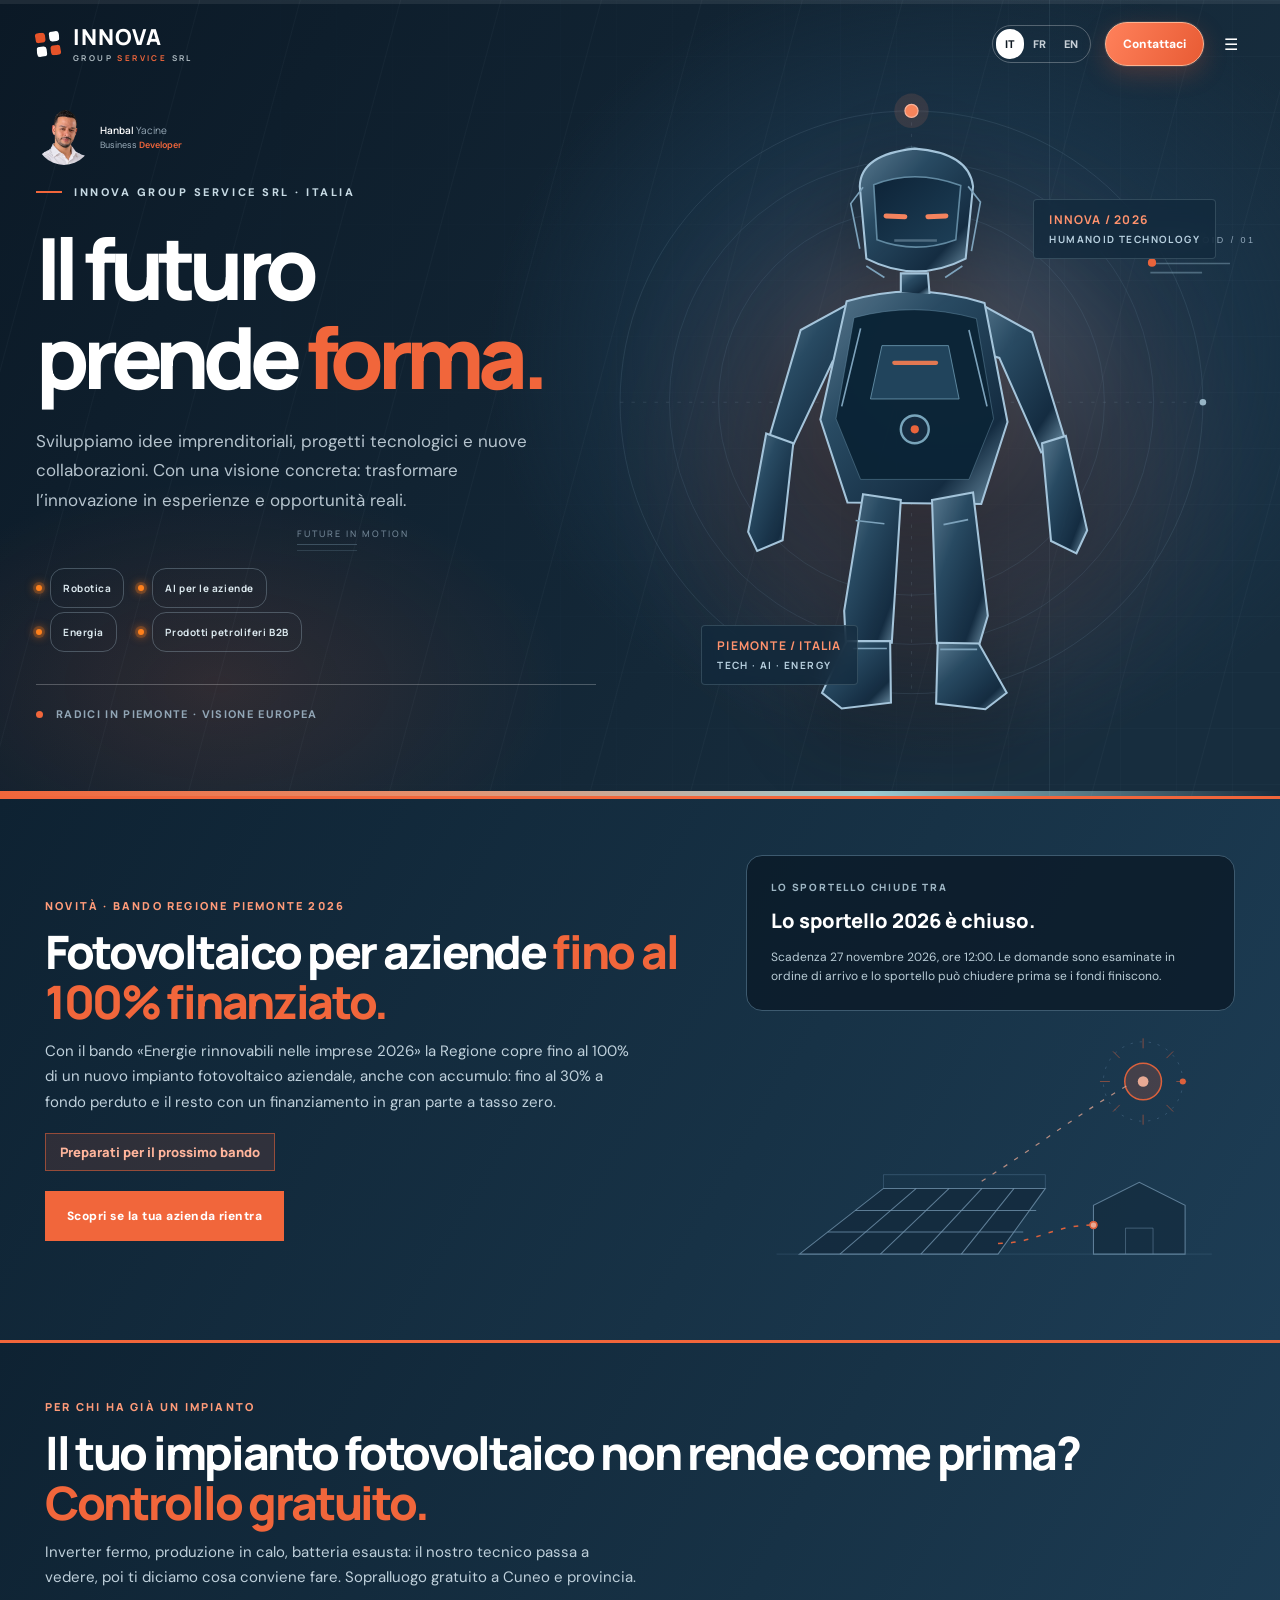
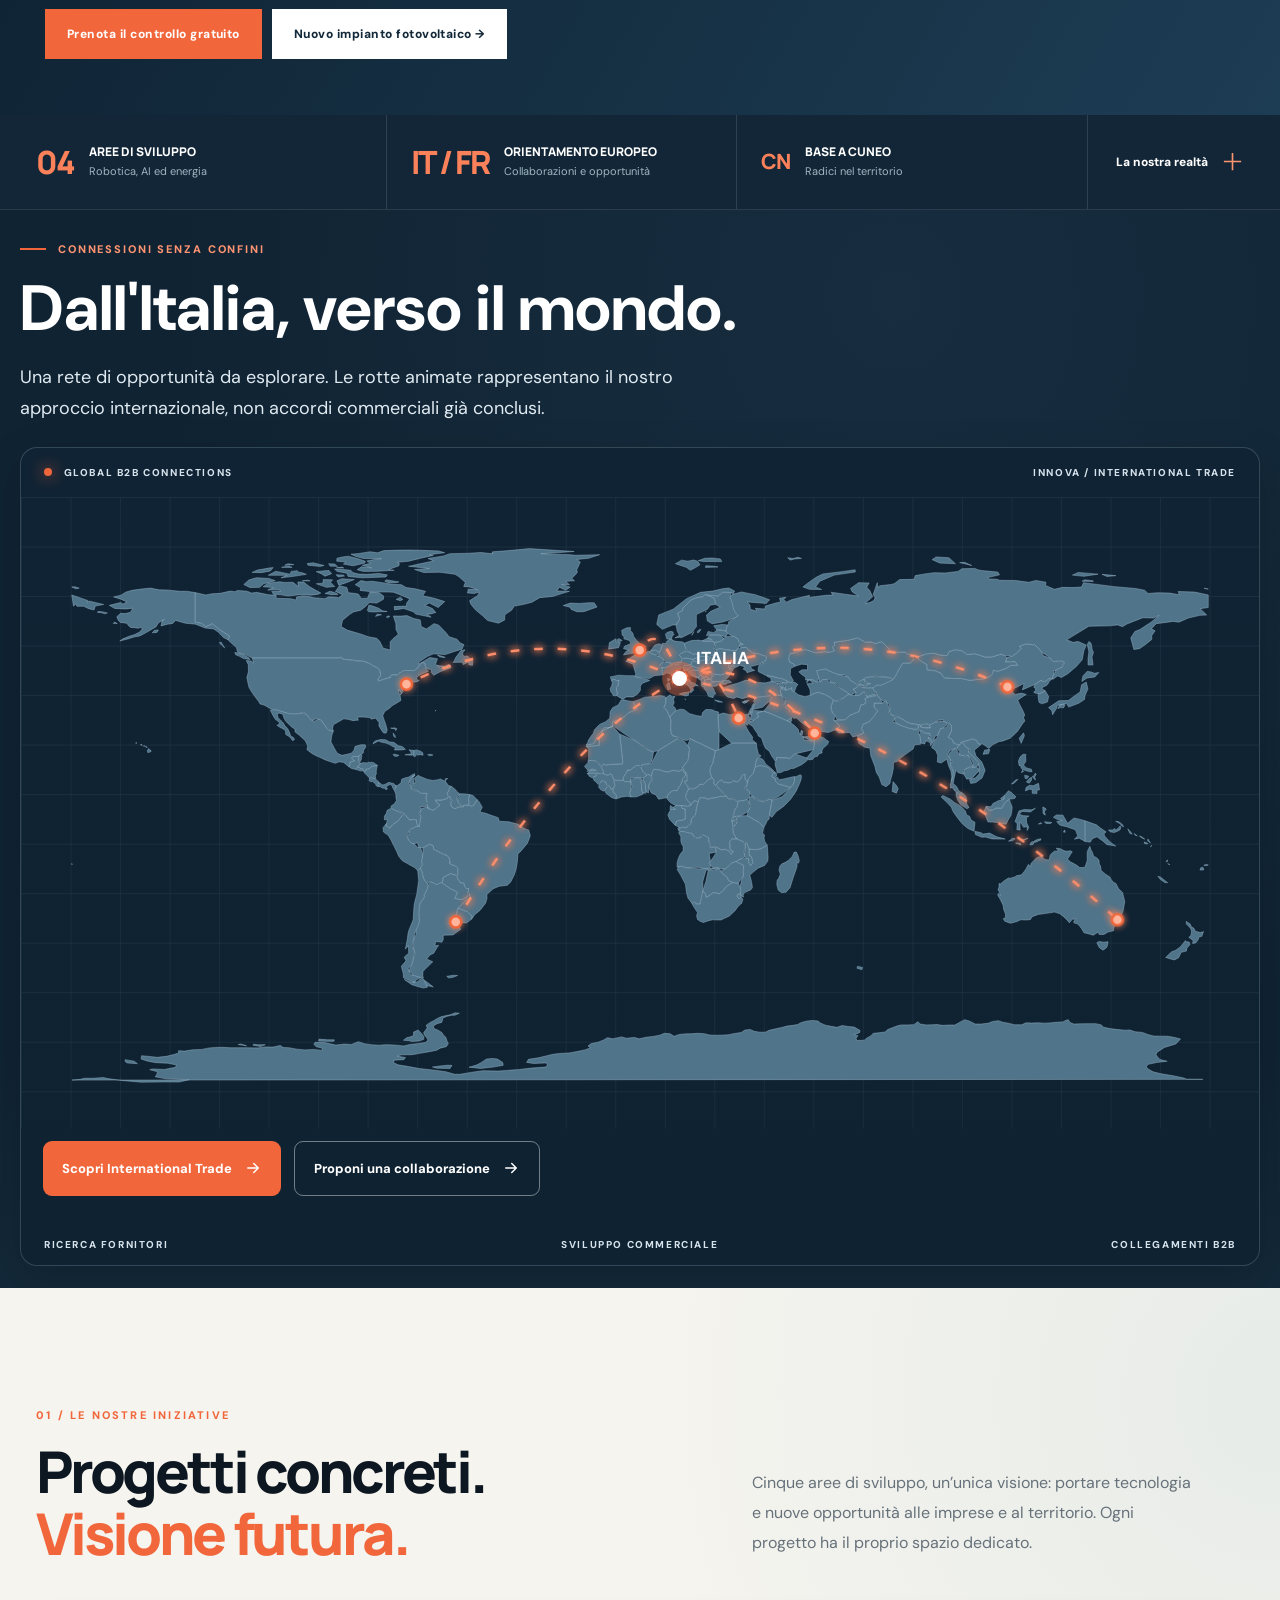
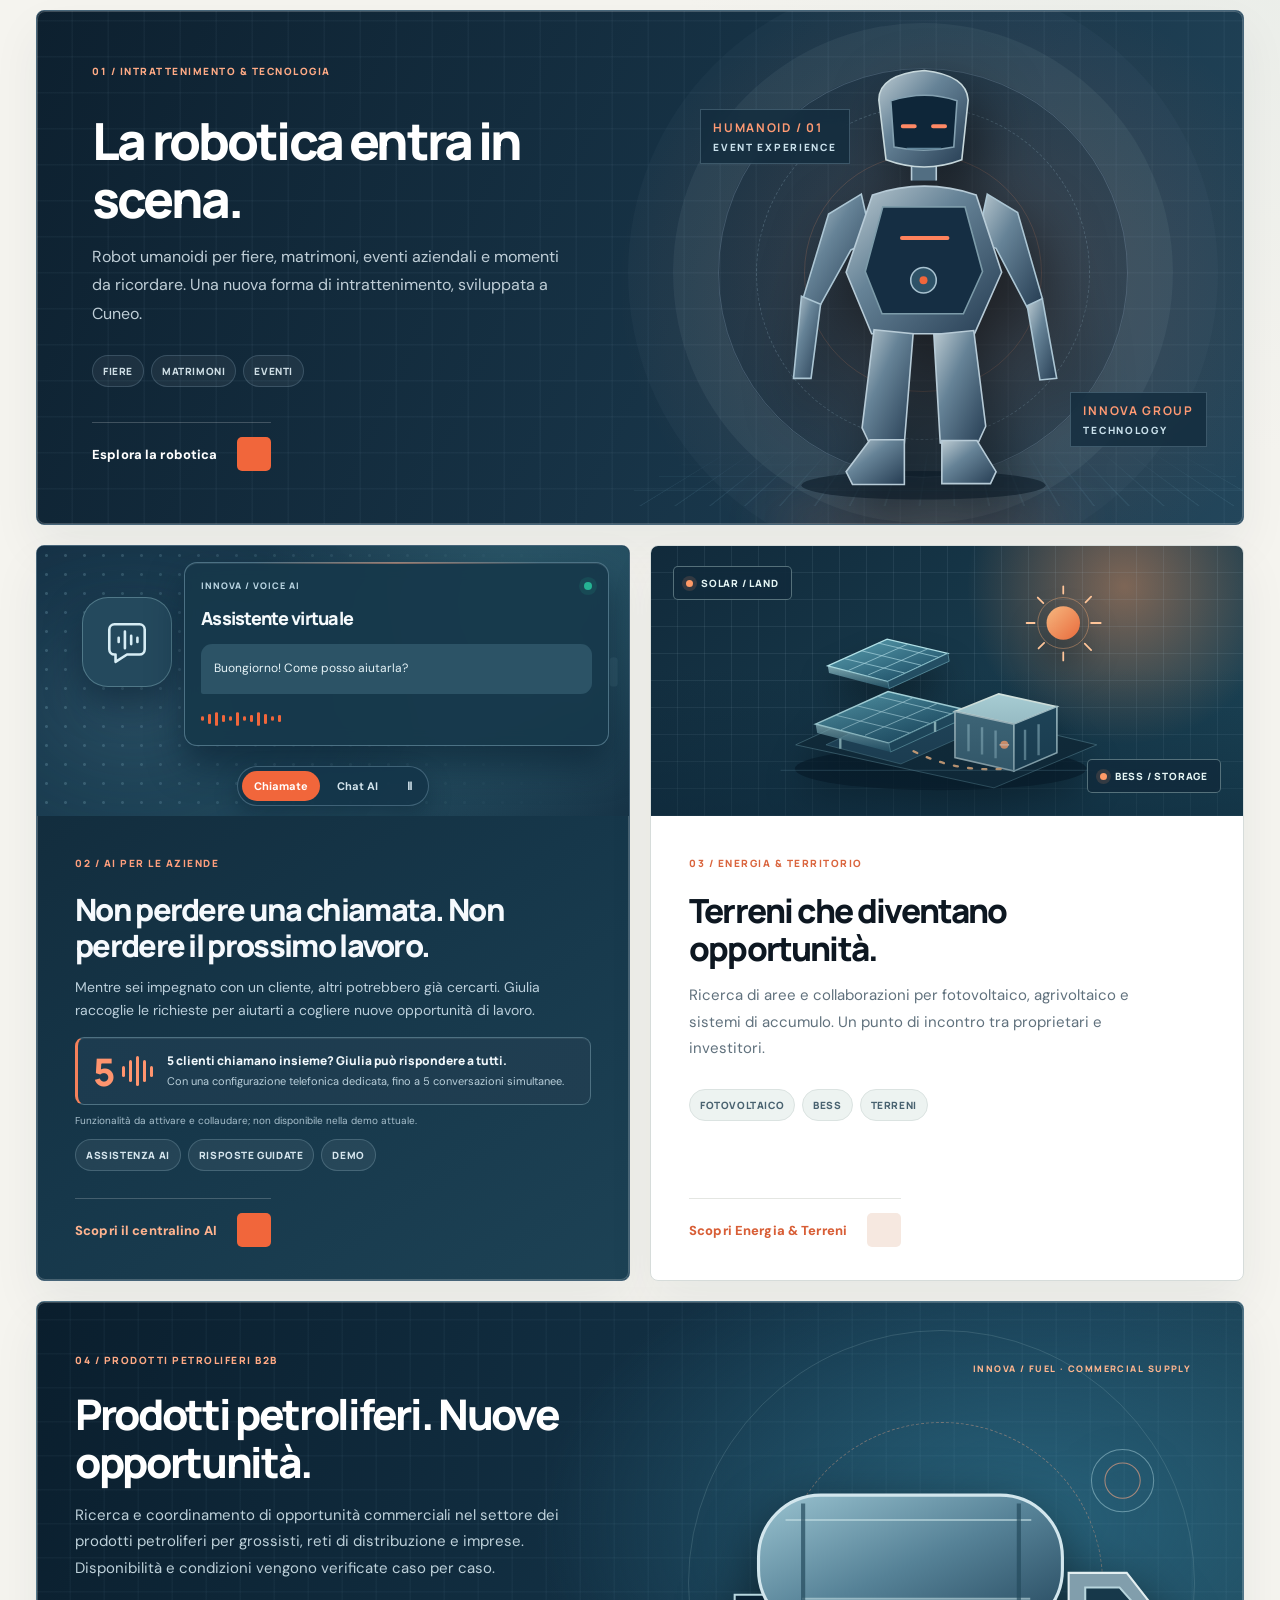
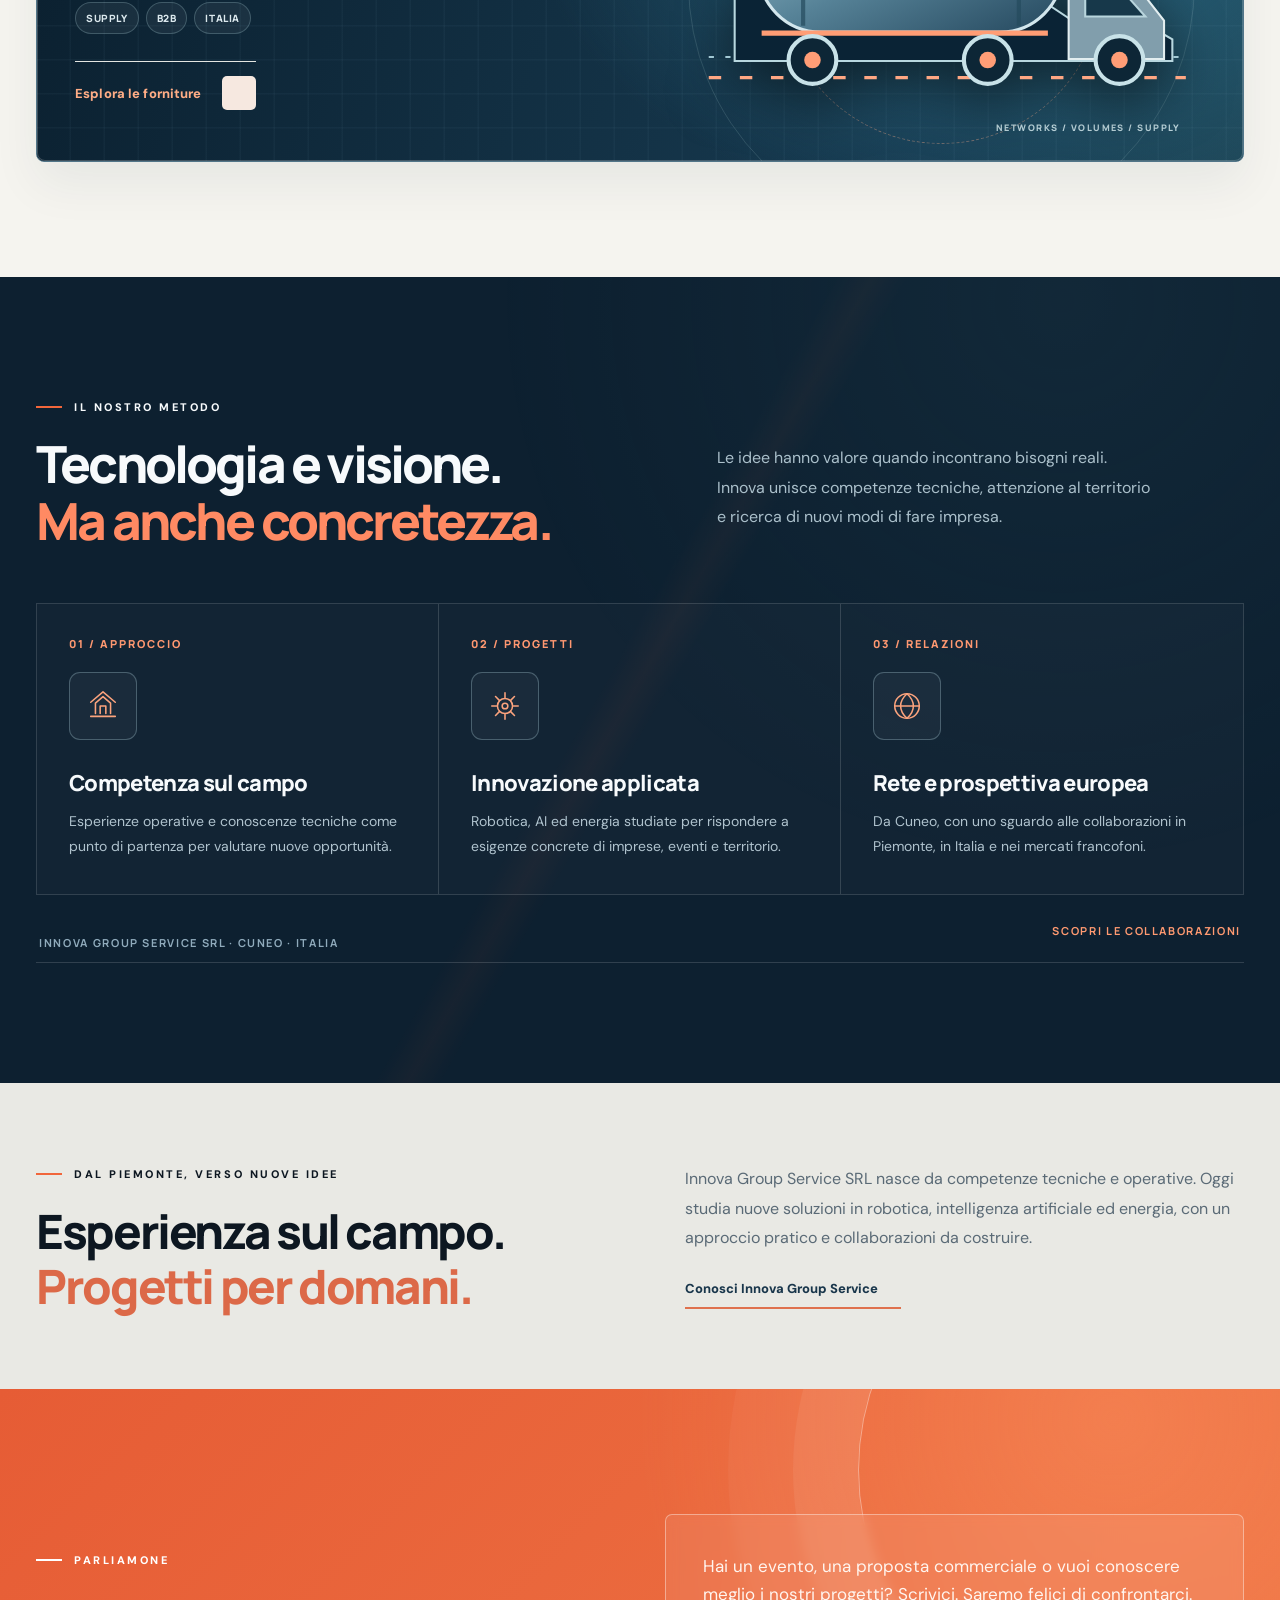
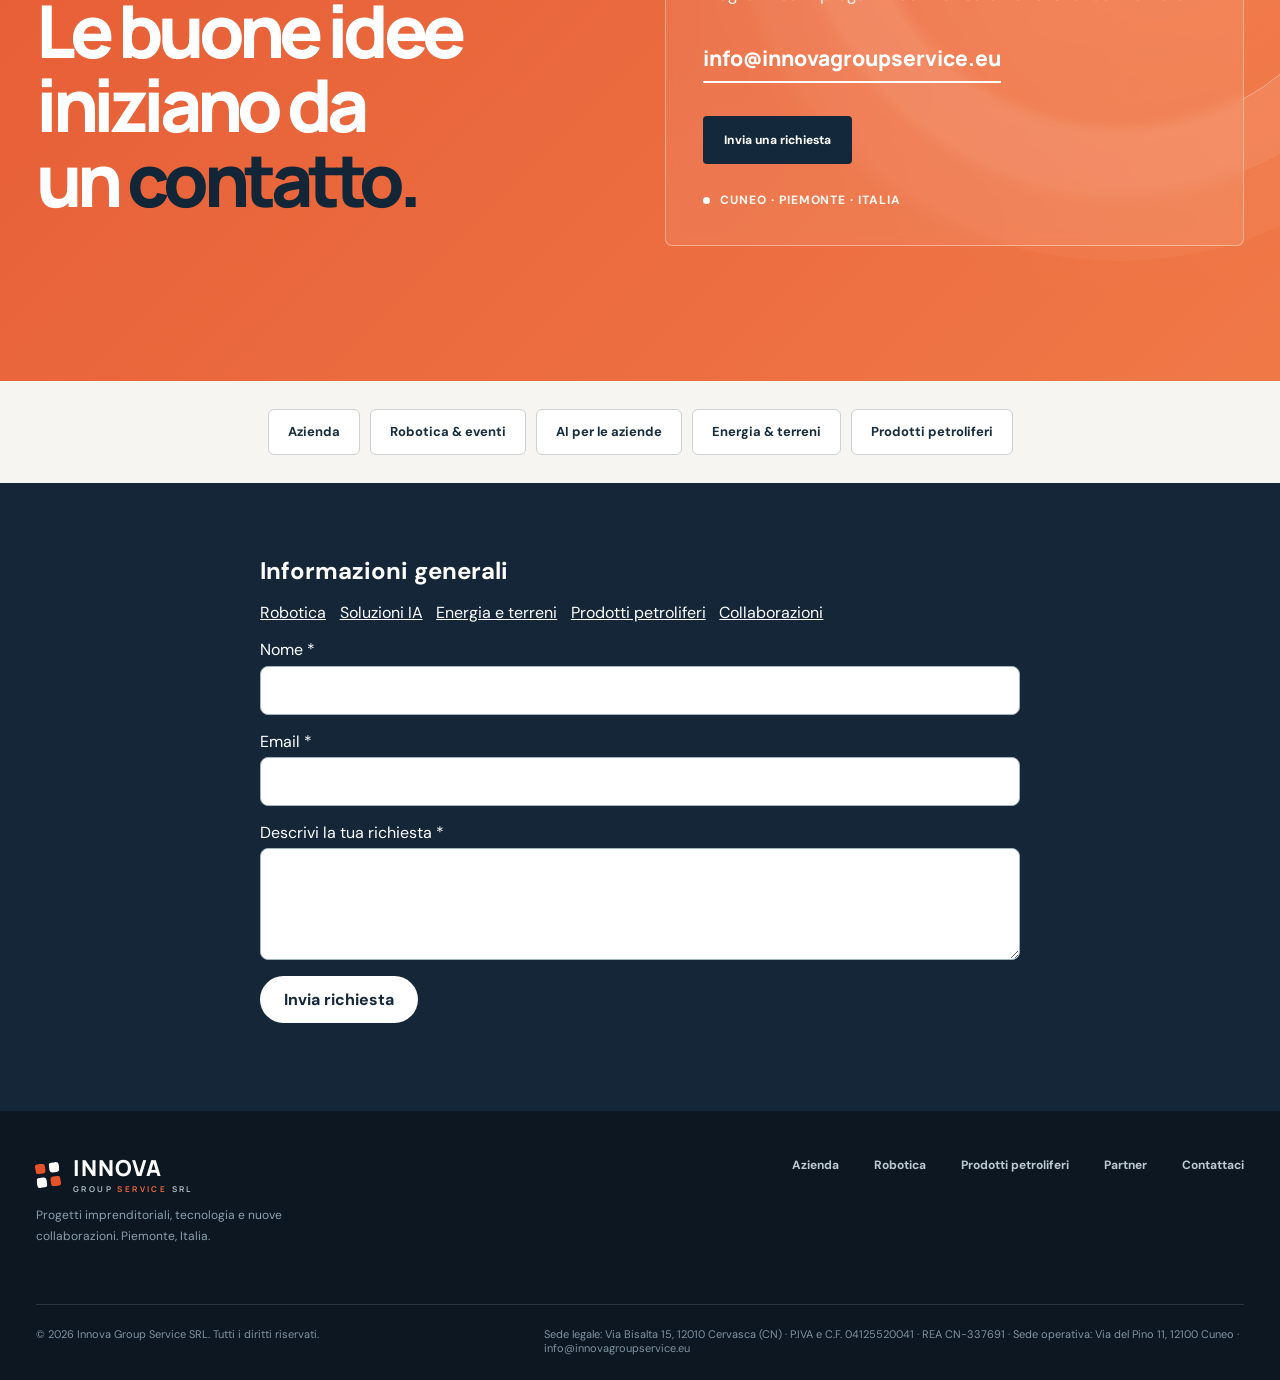
==== index.html @ afe72866 "Add residential solar service to navigation and homepage" ====
<!doctype html>
<html lang="it">
<head>
  <meta charset="utf-8">
  <meta name="viewport" content="width=device-width, initial-scale=1">
  <meta name="theme-color" content="#111a24">
  <meta name="description" content="Innova Group Service SRL a Cuneo: robotica, AI per le aziende, energia e marketing per piccole e medie imprese. Scopri i nostri progetti e servizi.">
  <title>Innova Group Service SRL — Idee, tecnologia, futuro</title>
  <link rel="preconnect" href="https://fonts.googleapis.com">
  <link rel="preconnect" href="https://fonts.gstatic.com" crossorigin>
  <link href="https://fonts.googleapis.com/css2?family=DM+Sans:wght@400;500;600;700&family=Manrope:wght@400;500;600;700;800&display=swap" rel="stylesheet">
  <style>
    :root { --ink:#0d1721;--navy:#111e2b;--navy2:#1b3043;--blue:#6588a9;--orange:#f1663b;--paper:#f6f5f1;--cream:#edeae2;--white:#fff;--muted:#66717b;--border:#deded8; }
    *{box-sizing:border-box}html{scroll-behavior:smooth}body{margin:0;background:var(--paper);color:var(--ink);font-family:'DM Sans',sans-serif;-webkit-font-smoothing:antialiased}a{color:inherit;text-decoration:none}button{font:inherit}::selection{background:#f7b4a0;color:#101820}.container{width:min(1240px,calc(100% - 72px));margin:auto}
    .site-header{height:88px;position:absolute;inset:0 0 auto;z-index:20;color:#fff}.nav-inner{height:100%;display:flex;align-items:center;justify-content:space-between;gap:26px}.brand{display:flex;align-items:center;gap:13px;flex:none}.brand-symbol{display:none!important;width:39px;height:39px;display:grid;grid-template-columns:repeat(2,1fr);gap:3px;transform:rotate(-7deg)}.brand-symbol span{display:block;background:var(--orange);border-radius:2px}.brand-symbol span:nth-child(2){background:#fff;opacity:.9}.brand-symbol span:nth-child(3){background:#fff;opacity:.9}.brand-symbol span:nth-child(4){background:var(--orange)}.brand-text{font:800 22px/1 'Manrope',sans-serif;letter-spacing:.05em}.brand-text small{display:block;margin-top:6px;font:700 8px/1 'Manrope',sans-serif;letter-spacing:.30em}.nav-links{display:flex;align-items:center;gap:32px;margin-left:auto}.nav-links a{font-size:13px;font-weight:700;color:#e2e9ed;transition:color .2s}.nav-links a:hover{color:#fff}.nav-actions{display:flex;align-items:center;gap:14px}.lang-switch{display:flex;align-items:center;border:1px solid #ffffff45;border-radius:100px;padding:3px}.lang-switch button{font-size:11px;font-weight:800;color:#c8d0d7;background:transparent;border:0;border-radius:30px;padding:8px 9px;cursor:pointer}.lang-switch button.active{background:#fff;color:var(--ink)}.header-cta{display:inline-flex;align-items:center;gap:16px;padding:13px 17px;border:1px solid #ffffff55;font-size:12px;font-weight:800;white-space:nowrap}.header-cta:hover{background:#ffffff15}.mobile-menu{display:none;background:transparent;border:0;color:white;cursor:pointer}
    .hero{background:#122232;color:white;min-height:810px;position:relative;overflow:hidden;display:flex;align-items:center}.hero:before{content:"";position:absolute;inset:0;background:radial-gradient(ellipse 65% 70% at 83% 48%,#25435e 0%,#122637 42%,transparent 80%),linear-gradient(125deg,#0d1926 0%,#162838 80%)}.hero:after{content:"";position:absolute;top:0;bottom:0;right:28%;width:1px;background:#ffffff12}.hero-grid{position:absolute;inset:0;opacity:.18;background-image:linear-gradient(#7391a621 1px,transparent 1px),linear-gradient(90deg,#7391a621 1px,transparent 1px);background-size:72px 72px;mask-image:linear-gradient(to right,transparent 25%,black)}.hero-content{position:relative;z-index:3;padding:150px 0 100px;width:100%}.hero-copy{width:54%;max-width:710px}.eyebrow{display:inline-flex;align-items:center;gap:12px;font-size:11px;font-weight:800;letter-spacing:.23em;text-transform:uppercase}.eyebrow:before{content:"";width:26px;height:2px;background:var(--orange)}.hero .eyebrow{color:#c0d2de}.hero h1{margin:32px 0 25px;font:800 clamp(56px,6.7vw,101px)/1.035 'Manrope',sans-serif;letter-spacing:-.077em}.hero h1 em{font-style:normal;color:var(--orange)}.hero-desc{font-size:17px;line-height:1.75;color:#b6c4ce;max-width:530px}.hero-buttons{display:flex;align-items:center;gap:20px;margin-top:38px;flex-wrap:wrap}.btn{display:inline-flex;align-items:center;justify-content:center;gap:24px;min-height:52px;padding:15px 23px;font-size:12px;font-weight:800;letter-spacing:.04em;transition:transform .2s,background .2s}.btn:hover{transform:translateY(-2px)}.btn-primary{background:var(--orange);color:#fff}.btn-primary:hover{background:#e35428}.btn-outline{border:1px solid #ffffff58;color:white}.btn-outline:hover{background:#ffffff12}.btn-ink{background:var(--ink);color:#fff}.arrow-icon{width:20px;height:20px;display:block;flex:none;stroke:currentColor;fill:none;stroke-width:1.75;stroke-linecap:round;stroke-linejoin:round;transition:transform .2s}.arrow-icon-down{stroke-width:1.65}.btn:hover .arrow-icon:not(.arrow-icon-down),.header-cta:hover .arrow-icon,.contact-btn:hover .arrow-icon{transform:translate(2px,-2px)}.btn:hover .arrow-icon-down{transform:translateY(2px)}.hero-note{border-top:1px solid #ffffff3d;margin-top:75px;padding-top:22px;display:flex;align-items:center;gap:13px;font-size:11px;letter-spacing:.12em;color:#92a6b6;text-transform:uppercase;font-weight:700}.hero-note span{width:7px;height:7px;background:var(--orange);border-radius:50%}
    .hero-art{position:absolute;z-index:2;right:-4%;top:3%;width:57%;height:94%;pointer-events:none;opacity:.97}.hero-art svg{width:100%;height:100%;overflow:visible}.hero-art .orbit{transform-origin:455px 405px;transform-box:view-box;animation:orbit 35s linear infinite}.hero-art .planet-orbit{transform-origin:455px 405px;transform-box:view-box}.hero-art .planet-orbit-one{animation:planetOrbitOne 15s linear infinite}.hero-art .planet-orbit-two{animation:planetOrbitTwo 23s linear infinite}.hero-art .planet-orbit-three{animation:planetOrbitThree 31s linear infinite}.hero-art .glow{filter:blur(24px);opacity:.23}.hero-art .contour{stroke:#7ba5c0;stroke-width:1;opacity:.28;fill:none}.hero-art .outline{stroke:#a9c9df;stroke-width:2.5;fill:url(#metal)}.hero-art .detail{stroke:#80a6bf;stroke-width:2;fill:none}.hero-art .orange{fill:var(--orange)}@keyframes orbit{to{transform:rotate(360deg)}}@keyframes planetOrbitOne{from{transform:rotate(35deg)}to{transform:rotate(395deg)}}@keyframes planetOrbitTwo{from{transform:rotate(145deg)}to{transform:rotate(-215deg)}}@keyframes planetOrbitThree{from{transform:rotate(265deg)}to{transform:rotate(625deg)}}
    .ticker{background:#e7e4dc;border-bottom:1px solid #d5d4cd}.ticker-inner{min-height:73px;display:flex;justify-content:space-between;align-items:center;gap:20px}.ticker-label{font-size:10px;color:#656e73;letter-spacing:.2em;font-weight:800;text-transform:uppercase}.ticker-right{display:flex;gap:54px;align-items:center;color:#344352;font-size:12px;font-weight:800;letter-spacing:.08em}.ticker-right b{color:var(--orange);padding-right:7px}
    section{scroll-margin-top:80px}.intro{padding:142px 0 135px}.section-top{display:flex;justify-content:space-between;align-items:start;gap:40px}.section-number{font-size:11px;color:var(--orange);letter-spacing:.2em;font-weight:800}.section-title{font:800 clamp(39px,4.5vw,68px)/1.09 'Manrope',sans-serif;letter-spacing:-.055em;margin:22px 0 0}.section-title span{color:var(--orange)}.section-lead{max-width:430px;color:#5d6870;font-size:16px;line-height:1.8;padding-top:55px}.intro-grid{margin-top:70px;display:grid;grid-template-columns:repeat(3,1fr);border-top:1px solid var(--border);border-bottom:1px solid var(--border)}.intro-stat{padding:40px 38px;border-right:1px solid var(--border)}.intro-stat:first-child{padding-left:0}.intro-stat:last-child{border-right:0}.intro-stat b{display:block;font:800 23px/1.2 'Manrope',sans-serif;margin-bottom:13px;letter-spacing:-.035em}.intro-stat p{font-size:13px;color:#63707a;line-height:1.7;margin:0}
    .project{background:var(--navy);color:white;overflow:hidden}.project-inner{min-height:640px;display:grid;grid-template-columns:1fr 1fr}.project-image{position:relative;background:radial-gradient(ellipse at 50% 35%,#426078 0%,#1a3042 43%,#0d1924 100%);display:flex;align-items:center;justify-content:center;overflow:hidden}.project-image:before{content:"";position:absolute;inset:-10%;background:repeating-linear-gradient(90deg,transparent 0 78px,#ffffff09 79px 80px)}.robot-visual{width:min(75%,465px);position:relative;z-index:2;filter:drop-shadow(8px 20px 35px #06101990)}.image-caption{position:absolute;left:35px;bottom:28px;color:#d4dfe8;font-size:10px;letter-spacing:.15em;text-transform:uppercase;font-weight:800}.image-badge{position:absolute;right:32px;top:32px;border:1px solid #ffffff60;border-radius:30px;padding:10px 15px;color:#e3ebef;font-size:10px;letter-spacing:.12em;text-transform:uppercase;font-weight:800}.image-badge span{color:var(--orange)}.project-copy{padding:96px clamp(38px,6vw,110px);display:flex;flex-direction:column;justify-content:center}.project h2{font:800 clamp(41px,4.5vw,67px)/1.08 'Manrope',sans-serif;letter-spacing:-.06em;margin:30px 0 21px}.project-copy>p{max-width:470px;color:#b1c1ce;line-height:1.75;font-size:16px}.project-points{padding:0;margin:30px 0 38px;list-style:none}.project-points li{display:flex;align-items:center;gap:15px;padding:13px 0;border-bottom:1px solid #ffffff1a;color:#e4edf4;font-size:14px}.project-points li:before{content:"";width:7px;height:7px;background:var(--orange);border-radius:50%;flex:none}.project .btn{align-self:flex-start}
    .occasions{padding:128px 0;background:#f2f0ea}.occasions-head{display:flex;align-items:end;justify-content:space-between;gap:48px;margin-bottom:47px}.occasions-head .section-title{max-width:750px}.occasions-lead{max-width:370px;color:#647079;line-height:1.8;font-size:15px}.occasion-grid{display:grid;grid-template-columns:repeat(3,minmax(0,1fr));gap:14px}.occasion-card{background:#fff;padding:31px;min-height:225px;border:1px solid #e1dfd7;display:flex;flex-direction:column;transition:transform .2s,border-color .2s}.occasion-card:hover{transform:translateY(-4px);border-color:#f1663b77}.occasion-card-top{display:flex;align-items:center;justify-content:space-between;color:var(--orange);font-weight:800;font-size:12px;letter-spacing:.13em}.occasion-card-top .occasion-mark{width:21px;height:21px;display:block;fill:none;stroke:currentColor;stroke-width:1.65;stroke-linecap:round;stroke-linejoin:round}.occasion-card h3{font:800 23px/1.25 'Manrope',sans-serif;letter-spacing:-.04em;margin:26px 0 10px}.occasion-card p{font-size:13px;line-height:1.7;color:#68747c;margin:0}.occasion-bottom{border-top:1px solid #d7d8d3;margin-top:34px;padding-top:28px;display:flex;justify-content:space-between;align-items:center;gap:25px}.occasion-bottom p{max-width:500px;font-size:14px;line-height:1.7;color:#69737b;margin:0}.occasion-bottom .btn{white-space:nowrap}
    .solutions{padding:135px 0}.solutions-head{display:flex;justify-content:space-between;align-items:end;gap:40px;margin-bottom:58px}.solutions-head p{max-width:380px;color:#63707a;line-height:1.7}.cards{display:grid;grid-template-columns:repeat(3,1fr);gap:16px}.service-card{background:#ebe9e3;min-height:370px;padding:35px;display:flex;flex-direction:column;transition:background .2s,transform .2s}.service-card:hover{background:#e4e0d7;transform:translateY(-4px)}.card-icon{width:62px;height:62px;border:1px solid #c8cbc9;display:flex;align-items:center;justify-content:center;color:var(--orange)}.card-icon svg{width:30px;height:30px}.card-index{color:#879099;font-size:11px;letter-spacing:.15em;font-weight:800;margin-top:38px}.service-card h3{font:800 25px/1.25 'Manrope',sans-serif;letter-spacing:-.04em;margin:14px 0}.service-card p{font-size:14px;line-height:1.7;color:#647079;max-width:285px;margin:0}.service-card .card-arrow{margin-top:auto;align-self:flex-end;width:24px;height:24px;color:var(--orange)}
    .geo{background:#e9e6de;padding:115px 0;position:relative;overflow:hidden}.geo:before{content:"";position:absolute;right:-170px;top:-220px;width:770px;height:770px;border:1px solid #cdd3d3;border-radius:50%;box-shadow:0 0 0 80px #d5dcdb30,0 0 0 160px #d5dcdb28,0 0 0 240px #d5dcdb20}.geo-inner{position:relative;display:grid;grid-template-columns:1.05fr 1fr;gap:100px;align-items:center}.geo h2{font:800 clamp(40px,4.5vw,66px)/1.1 'Manrope',sans-serif;letter-spacing:-.06em;margin:25px 0}.geo p{line-height:1.8;color:#62707c;max-width:500px}.geo-locations{display:grid;gap:12px}.location-item{background:#f5f3ee;padding:25px 30px;display:flex;justify-content:space-between;align-items:center;gap:20px;border-left:3px solid transparent}.location-item:first-child{border-left-color:var(--orange)}.location-item b{display:block;font:800 19px 'Manrope',sans-serif;letter-spacing:-.035em}.location-item small{color:#819098;display:block;margin-top:5px}.location-item>span{font:800 12px 'Manrope',sans-serif;color:#d9633d;letter-spacing:.1em}
    .partners{padding:135px 0}.partner-wrap{display:grid;grid-template-columns:1fr 1fr;gap:100px;align-items:start}.partners h2{font:800 clamp(41px,4vw,62px)/1.1 'Manrope',sans-serif;letter-spacing:-.06em;margin:25px 0}.partners p{line-height:1.8;color:#637079;max-width:540px}.partner-steps{counter-reset:steps;border-top:1px solid var(--border)}.partner-step{padding:27px 0;border-bottom:1px solid var(--border);display:grid;grid-template-columns:56px 1fr;gap:15px}.partner-step:before{counter-increment:steps;content:"0" counter(steps);font-size:13px;color:var(--orange);font-weight:800;padding-top:4px}.partner-step b{display:block;font:800 19px 'Manrope',sans-serif;letter-spacing:-.03em;margin-bottom:7px}.partner-step small{font-size:13px;line-height:1.6;color:#77818a}
    .contact{background:var(--orange);color:#fff;padding:115px 0}.contact-content{display:grid;grid-template-columns:1fr 1fr;gap:50px;align-items:end}.contact .eyebrow:before{background:white}.contact h2{font:800 clamp(55px,5.7vw,88px)/1.02 'Manrope',sans-serif;letter-spacing:-.075em;margin:26px 0 0}.contact-right{padding-bottom:7px}.contact-right p{font-size:18px;line-height:1.65;max-width:490px;margin:0 0 35px;color:#fff5ef}.contact-email{display:inline-block;font:800 clamp(16px,1.5vw,22px) 'Manrope',sans-serif;padding-bottom:9px;border-bottom:2px solid #fff;overflow-wrap:anywhere}.contact-email:hover{opacity:.75}.contact-btn{display:inline-flex;align-items:center;gap:14px;margin-top:33px;background:var(--ink);padding:16px 21px;font-weight:800;font-size:12px}
    footer{background:#0c1722;color:#bdc9d2;padding:46px 0 25px}.footer-main{display:flex;justify-content:space-between;gap:36px;align-items:start}.footer-main .brand{color:#fff}.footer-main p{font-size:12px;line-height:1.75;max-width:330px;color:#8da0ad}.footer-links{display:flex;gap:35px;font-size:12px;font-weight:700}.footer-links a:hover{color:white}.footer-bottom{border-top:1px solid #ffffff20;padding-top:22px;margin-top:45px;display:flex;justify-content:space-between;gap:30px;font-size:11px;color:#8193a1}.footer-bottom span{max-width:700px}
    @media(max-width:1100px){.nav-links{gap:18px}.hero-art{right:-13%;width:62%;opacity:.55}.hero-copy{width:70%}.project-copy{padding:65px 48px}.geo-inner{gap:50px}.partner-wrap{gap:50px}}
    @media(max-width:760px){.container{width:calc(100% - 38px)}.site-header{height:76px}.brand-text{font-size:17px}.brand-text small{font-size:7px}.brand-symbol{display:none!important;height:32px;width:32px}.header-cta{display:none}.mobile-menu{display:block;padding:8px;font-size:24px}.nav-links{display:none;position:absolute;top:70px;left:0;right:0;flex-direction:column;align-items:stretch;gap:0;padding:12px 20px 20px;background:#152638;box-shadow:0 20px 40px #0c18268a}.nav-links.open{display:flex}.nav-links a{padding:13px;border-bottom:1px solid #ffffff15}.hero{min-height:760px}.hero-content{padding:155px 0 80px}.hero-copy{width:100%}.hero h1{font-size:clamp(51px,11.5vw,72px);max-width:600px}.hero-desc{font-size:15px;max-width:460px}.hero-art{right:-70%;top:4%;width:145%;opacity:.22}.hero-note{margin-top:76px;font-size:9px}.ticker-inner{padding:18px 0;display:block}.ticker-right{gap:16px;margin-top:12px;flex-wrap:wrap;font-size:10px}.intro,.solutions,.partners{padding:85px 0}.section-top,.solutions-head{display:block}.section-lead{padding:15px 0 0}.intro-grid,.cards{grid-template-columns:1fr}.intro-grid{margin-top:35px}.intro-stat,.intro-stat:first-child{border-right:0;border-bottom:1px solid var(--border);padding:25px 0}.intro-stat:last-child{border-bottom:0}.project-inner{grid-template-columns:1fr}.project-image{min-height:430px}.robot-visual{width:min(67%,315px)}.project-copy{padding:66px 20px 75px}.solutions-head{margin-bottom:35px}.service-card{min-height:295px;padding:27px}.card-index{margin-top:30px}.geo{padding:80px 0}.geo-inner,.partner-wrap,.contact-content{grid-template-columns:1fr;gap:35px}.geo:before{opacity:.5}.partners h2,.geo h2{font-size:43px}.contact{padding:85px 0}.contact h2{font-size:61px}.contact-right p{font-size:16px}.footer-main,.footer-bottom{display:block}.footer-links{margin-top:30px;gap:20px;flex-wrap:wrap}.footer-bottom>*{display:block;margin-top:10px}}
    @media(max-width:900px){.occasions-head{display:block}.occasions-lead{max-width:650px}.occasion-grid{grid-template-columns:repeat(2,minmax(0,1fr))}.occasion-bottom{align-items:flex-start;flex-direction:column}}
    @media(max-width:760px){.occasions{padding:82px 0}.occasions-head{margin-bottom:32px}.occasion-grid{grid-template-columns:1fr}.occasion-card{min-height:190px}.occasion-bottom .btn{white-space:normal}}

    /* Salute to the temple: the original face and body never move. */
    .robot-visual{overflow:visible}
    @media(max-width:760px){
      .project-image{min-height:0;padding:28px 18px 29px;display:flex;flex-direction:column;gap:17px}
      .image-badge{position:relative;top:auto;right:auto;order:0;align-self:center;max-width:100%;padding:9px 13px;font-size:9px;line-height:1.4;letter-spacing:.1em;text-align:center}
      .project-image .robot-visual{order:1;width:min(68vw,286px);height:auto;flex:none}
      .image-caption{position:relative;left:auto;bottom:auto;order:2;max-width:100%;font-size:9px;line-height:1.5;letter-spacing:.10em;text-align:center}
    }
    @media(prefers-reduced-motion:reduce){html{scroll-behavior:auto}.hero-art .orbit,.hero-art .planet-orbit{animation:none}.btn,.service-card{transition:none}}
    /* Keep the hero aligned with the global grid and its note on one line. */
    .hero-content.container{width:min(1240px,calc(100% - 72px))}
    .hero-note span:not(:first-child){width:auto;height:auto;background:none;border-radius:0}
    @media(max-width:760px){.hero-content.container{width:calc(100% - 38px)}}
    .heritage{padding:110px 0;background:#e9e6de}.heritage-grid{display:grid;grid-template-columns:.8fr 1.2fr;gap:100px;align-items:start}.heritage-year{font:800 clamp(92px,12vw,180px)/.9 'Manrope',sans-serif;letter-spacing:-.09em;color:#cfcec6;margin:25px 0}.heritage-copy h2{font:800 clamp(38px,4.5vw,62px)/1.08 'Manrope',sans-serif;letter-spacing:-.055em;margin:20px 0 26px}.heritage-copy h2 span{color:var(--orange)}.heritage-copy>p{color:#53616c;line-height:1.8;font-size:16px;max-width:670px}.heritage-features{display:grid;grid-template-columns:1fr 1fr;gap:18px;margin-top:35px}.heritage-feature{border-top:2px solid #c4c8c8;padding-top:17px}.heritage-feature b{display:block;font:800 19px 'Manrope',sans-serif;margin-bottom:9px}.heritage-feature p{font-size:13px;line-height:1.65;color:#637079;margin:0}
    @media(max-width:760px){.heritage{padding:80px 0}.heritage-grid{grid-template-columns:1fr;gap:8px}.heritage-year{font-size:95px;margin:15px 0}.heritage-features{grid-template-columns:1fr}}
  
    /* Innova Voice: integrated business service */
    .voice-section{padding:106px 0;background:#132638;color:#f7f8f7;position:relative;overflow:hidden}
    .voice-section:before{content:"";position:absolute;inset:0;background:radial-gradient(ellipse at 90% 10%,#2c4e644a,transparent 55%);pointer-events:none}
    .voice-section .container{position:relative}
    .voice-head{display:grid;grid-template-columns:1.1fr .9fr;gap:55px;align-items:end;margin-bottom:34px}
    .voice-section .section-number{color:#afc7d2}
    .voice-head h2{font:800 clamp(38px,4.6vw,70px)/1.05 'Manrope',sans-serif;letter-spacing:-.065em;margin:18px 0 0}
    .voice-head h2 span{color:#ff8560}
    .voice-lead{font-size:16px;line-height:1.8;color:#becdd8;margin:0}
    .voice-tags{display:flex;flex-wrap:wrap;gap:8px;margin:0 0 28px}
    .voice-tags span{display:inline-flex;border:1px solid #ffffff25;border-radius:100px;padding:9px 14px;color:#dbe8ee;font-size:12px;font-weight:700}
    .voice-grid{display:grid;grid-template-columns:.85fr 1.15fr;gap:24px;align-items:stretch}
    .voice-value{padding:30px;border:1px solid #ffffff20;background:#ffffff0a}
    .voice-value h3{font:800 23px/1.2 'Manrope',sans-serif;margin:0 0 19px}
    .voice-steps{display:grid;gap:18px}
    .voice-steps div{display:flex;gap:15px;align-items:start;font-size:14px;color:#c6d3dd;line-height:1.6}
    .voice-steps b{font:800 18px 'Manrope',sans-serif;color:#ff865f}
    .voice-note{margin:24px 0 0;padding-top:22px;border-top:1px solid #ffffff20;font-size:12px;line-height:1.6;color:#a9bcc9}
    .voice-demo{background:#f9faf8;border:1px solid #fff3;color:#182331;overflow:hidden;box-shadow:0 22px 50px #0002}
    .voice-demo-top{background:#e7eee9;padding:22px 24px;display:flex;align-items:center;justify-content:space-between;gap:16px}
    .voice-demo-top h3{font:800 18px 'Manrope',sans-serif;margin:0}
    .voice-demo-top small{font-size:11px;color:#4d626c}
    .voice-demo-led{width:9px;height:9px;border-radius:50%;background:#19a67d;box-shadow:0 0 0 5px #19a67d20;flex:none}
    .voice-tabs{display:flex;gap:6px;overflow:auto;padding:14px 18px;border-bottom:1px solid #dfe7e6}
    .voice-tabs button{white-space:nowrap;border:1px solid #d2dcda;border-radius:30px;padding:9px 12px;background:white;color:#344958;font-size:12px;font-weight:700;cursor:pointer}
    .voice-tabs button[aria-selected="true"]{border-color:#ec6f48;background:#ffe5dc;color:#8f331d}
    .voice-chat{height:205px;overflow:auto;display:flex;flex-direction:column;gap:10px;padding:20px;background:#f9faf8}
    .voice-bubble{max-width:88%;border-radius:14px;padding:11px 14px;font-size:13px;line-height:1.55;white-space:pre-wrap}
    .voice-bubble.bot{align-self:flex-start;border-bottom-left-radius:3px;background:#e3eae8}
    .voice-bubble.client{align-self:flex-end;border-bottom-right-radius:3px;background:#c9e2ed}
    .voice-demo-actions{padding:0 18px 14px;display:flex;flex-wrap:wrap;gap:7px}
    .voice-demo-actions button{border:1px solid #ccdbd9;background:#fff;color:#1a4052;padding:9px 12px;border-radius:18px;font-size:12px;cursor:pointer}
    .voice-demo-form{display:flex;gap:8px;margin:0 18px 12px}
    .voice-demo-form input{flex:1;min-width:0;border:1px solid #cdd9d7;border-radius:4px;background:#fff;color:#122230;padding:11px;font:inherit;font-size:13px}
    .voice-demo-form button,.voice-audio{background:#173246;color:white;border:0;padding:10px 13px;font-size:12px;font-weight:700;cursor:pointer}
    .voice-demo-bottom{padding:12px 18px;background:#edf3f2;color:#536773;font-size:11px;line-height:1.55}
    .voice-audio{margin:0 0 12px 18px;background:transparent;border:1px solid #b4c9d0;color:#173246}
    .voice-demo-status{background:#f9faf8;padding:0 18px 13px;display:flex;align-items:center;gap:7px;color:#476775;font-size:11px;font-weight:700}
    .voice-demo-status-led{display:inline-block;height:7px;width:7px;border-radius:50%;background:#28a37b}
    .voice-chat{height:300px}
    .voice-summary{align-self:stretch;max-width:100%;background:#fff;border:1px solid #b6d3d1;border-left:4px solid #e9794c;border-radius:10px;padding:13px 16px;line-height:1.7;font-size:12px;color:#183645;white-space:pre-line}
    .voice-demo-form #voiceMic{background:#eff5f3;color:#183645;border:1px solid #ccdbd9;border-radius:5px;padding:8px 12px;font-size:16px}
    .voice-demo-form #voiceMic[hidden],.voice-audio[hidden]{display:none}
    .voice-demo-form #voiceMic.listening{color:#fff;background:#b84332;animation:voiceMicPulse 1.2s ease-in-out infinite}
    @keyframes voiceMicPulse{50%{box-shadow:0 0 0 5px #b8433228}}
    .voice-eyebrow{display:block;color:#ff9c7f;letter-spacing:.17em;font-size:10px;font-weight:800;margin-bottom:13px}
    .voice-expand-intro{max-width:795px;margin:75px 0 27px}
    .voice-expand-intro h3,.voice-sector-head h3,.voice-snapshot h3,.voice-setup h3,.voice-faq h3{font:800 clamp(25px,3vw,39px)/1.14 'Manrope',sans-serif;letter-spacing:-.045em;margin:0 0 12px}
    .voice-expand-intro p,.voice-sector-head p,.voice-snapshot-copy p,.voice-faq-head p{color:#b8cbd4;font-size:14px;line-height:1.8;margin:0}
    .voice-feature-grid{display:grid;grid-template-columns:repeat(3,minmax(0,1fr));border-top:1px solid #ffffff2c;border-bottom:1px solid #ffffff2c}
    .voice-feature-item{padding:27px 25px 30px;border-right:1px solid #ffffff24;border-bottom:1px solid #ffffff24}
    .voice-feature-item:nth-child(3n){border-right:none}
    .voice-feature-item:nth-last-child(-n+3){border-bottom:0}
    .voice-feature-item>span{font-size:10px;color:#ff9978;letter-spacing:.12em;font-weight:800}
    .voice-feature-item h4{font:800 18px/1.25 'Manrope',sans-serif;letter-spacing:-.025em;margin:17px 0 9px}
    .voice-feature-item p{font-size:13px;line-height:1.75;color:#b9ccd6;margin:0}
    .voice-sector-head{display:flex;justify-content:space-between;align-items:end;gap:40px;margin:85px 0 25px}
    .voice-sector-head>div{max-width:600px}
    .voice-sector-head p{max-width:380px}
    .voice-sector-grid{display:grid;grid-template-columns:repeat(4,minmax(0,1fr));gap:14px}
    .voice-sector-item{display:flex;flex-direction:column;min-height:268px;background:#1d3548;border:1px solid #ffffff1d;padding:23px 21px;transition:background .2s,border-color .2s}
    .voice-sector-item:hover{background:#24445a;border-color:#ffffff45}
    .voice-sector-code{display:flex;justify-content:space-between;align-items:center;gap:10px;font:800 13px 'Manrope',sans-serif;color:#ff9c7f}
    .voice-sector-code span{font:700 9px 'DM Sans',sans-serif;letter-spacing:.09em;color:#bdcdd6}
    .voice-sector-item h4{font:800 19px/1.3 'Manrope',sans-serif;margin:24px 0 9px;letter-spacing:-.03em}
    .voice-sector-item p{font-size:12px;line-height:1.75;color:#bdd0da;margin:0 0 25px}
    .voice-sector-item button{border:0;border-top:1px solid #ffffff35;background:none;padding:14px 0 0;color:#ffe1d8;font-size:11px;font-weight:800;display:flex;justify-content:space-between;align-items:center;gap:8px;width:100%;margin-top:auto;cursor:pointer;text-align:left}
    .voice-sector-item button:hover,.voice-sector-item button:focus-visible{color:#fff}
    .voice-sector-item button span:last-child{font-size:21px;line-height:1}
    .voice-snapshot{display:grid;grid-template-columns:1fr .95fr;gap:55px;align-items:center;margin:90px 0 0;padding:46px 0;border-top:1px solid #ffffff26;border-bottom:1px solid #ffffff26}
    .voice-snapshot-copy{max-width:525px}
    .voice-snapshot-copy h3{max-width:460px}
    .voice-snapshot-copy p{margin:16px 0 24px}
    .voice-channel-title{font-size:11px;color:#ff9c7f;font-weight:800;margin:20px 0 10px}
    .voice-channel-list{display:flex;flex-wrap:wrap;gap:7px}
    .voice-channel-list span{border:1px solid #ffffff45;border-radius:25px;padding:8px 11px;color:#d7e4eb;font-size:11px;font-weight:700}
    .voice-snapshot-copy small{display:block;line-height:1.6;font-size:11px;color:#9eb2bf;margin-top:12px}
    .voice-snapshot-card{background:#eef3ef;color:#193040;border-radius:9px;padding:27px 31px;box-shadow:0 25px 45px #06152145;max-width:520px;width:100%;justify-self:end}
    .voice-snapshot-top{display:flex;justify-content:space-between;align-items:center;gap:12px;padding-bottom:15px;border-bottom:1px solid #cbd8d4}
    .voice-snapshot-top strong{font-size:10px;letter-spacing:.12em;color:#61747d}
    .voice-snapshot-top>span{background:#fbe1d7;color:#9a3b28;padding:7px 9px;border-radius:4px;font-size:9px;font-weight:900;letter-spacing:.08em}
    .voice-snapshot-card h4{font:800 22px/1.2 'Manrope',sans-serif;letter-spacing:-.035em;margin:22px 0 18px}
    .voice-snapshot-card dl{margin:0}
    .voice-snapshot-card dl>div{display:grid;grid-template-columns:100px 1fr;gap:12px;border-bottom:1px solid #d6e1dd;padding:12px 0;font-size:12px;line-height:1.5}
    .voice-snapshot-card dt{color:#67808a}
    .voice-snapshot-card dd{margin:0;font-weight:700;color:#1b3443}
    .voice-snapshot-foot{font-size:10px;line-height:1.6;color:#6c7e83;margin-top:17px}
    .voice-setup{margin:80px 0 10px}
    .voice-setup-head{max-width:685px;margin-bottom:26px}
    .voice-setup-grid{display:grid;grid-template-columns:repeat(3,minmax(0,1fr));gap:24px}
    .voice-setup-grid>div{border-top:2px solid #ef825e;padding:22px 12px 0 0}
    .voice-setup-grid span{font:800 36px 'Manrope',sans-serif;color:#ff9875}
    .voice-setup-grid h4{font:800 18px 'Manrope',sans-serif;margin:14px 0 9px}
    .voice-setup-grid p{font-size:13px;line-height:1.7;color:#b6c8d3;margin:0}
    .voice-faq{display:grid;grid-template-columns:.78fr 1.22fr;gap:60px;margin:87px 0 12px;padding-top:39px;border-top:1px solid #ffffff2b}
    .voice-faq-head p{margin-top:13px}
    .voice-faq-list details{border-bottom:1px solid #ffffff36}
    .voice-faq-list details:first-child{border-top:1px solid #ffffff36}
    .voice-faq-list summary{list-style:none;display:flex;align-items:center;justify-content:space-between;gap:20px;padding:20px 0;cursor:pointer;font-size:14px;font-weight:800;line-height:1.5}
    .voice-faq-list summary::-webkit-details-marker{display:none}
    .voice-faq-list summary>span:last-child{font:400 24px 'Manrope',sans-serif;color:#ff9c7f;transition:transform .2s}
    .voice-faq-list details[open] summary>span:last-child{transform:rotate(45deg)}
    .voice-faq-list details p{margin:-2px 30px 18px 0;font-size:12px;line-height:1.85;color:#b8cbd4}
    .voice-faq-list summary:focus-visible,.voice-sector-item button:focus-visible{outline:2px solid #ff9c7f;outline-offset:4px}
    .voice-bottom-grid{display:grid;grid-template-columns:1fr 1fr;gap:24px;margin-top:24px}
    .voice-roi,.voice-plans{padding:28px;border:1px solid #ffffff26;background:#ffffff0b}
    .voice-roi h3,.voice-plans h3{font:800 22px 'Manrope',sans-serif;margin:0 0 8px}
    .voice-roi p,.voice-plans p{color:#bfced8;font-size:13px;line-height:1.7;margin:0 0 18px}
    .voice-input{display:block;font-size:12px;font-weight:700;color:#e7edef;margin-top:16px}
    .voice-input strong{float:right;color:#ff9c7f}
    .voice-input input{display:block;width:100%;margin-top:12px;accent-color:#f1663b}
    .voice-result{border-top:1px solid #ffffff25;margin-top:22px;padding-top:17px;color:#b9ced8;font-size:12px}
    .voice-result output{display:block;color:#fff;font:800 34px 'Manrope',sans-serif;margin-top:6px}
    .voice-plan-grid{display:grid;grid-template-columns:1fr 1fr;gap:12px}
    .voice-plan{border:1px solid #ffffff32;padding:16px;background:#0d1d2c}
    .voice-plan b{font-size:15px}
    .voice-plan strong{display:block;font:800 25px 'Manrope',sans-serif;color:#ff9b7a;margin-top:10px}
    .voice-plan small{display:block;line-height:1.55;color:#bed0d9;margin-top:6px;font-size:11px}
    .voice-disclaimer{color:#aebfc9;font-size:11px;line-height:1.6;margin-top:15px}
    .voice-cta{display:flex;align-items:center;justify-content:space-between;gap:18px;margin-top:30px;border-top:1px solid #ffffff2b;padding-top:26px}
    .voice-cta p{font-size:14px;color:#c9d8df;margin:0;line-height:1.65}
    .voice-cta .btn{white-space:nowrap}
    @media(max-width:1080px){.voice-sector-grid{grid-template-columns:repeat(2,minmax(0,1fr))}.voice-sector-item{min-height:235px}}
    @media(max-width:880px){.voice-feature-grid{grid-template-columns:repeat(2,minmax(0,1fr))}.voice-feature-item:nth-child(3n){border-right:1px solid #ffffff24}.voice-feature-item:nth-child(2n){border-right:0}.voice-feature-item:nth-last-child(-n+3){border-bottom:1px solid #ffffff24}.voice-feature-item:nth-last-child(-n+2){border-bottom:0}.voice-sector-head{align-items:start;flex-direction:column;gap:12px}.voice-snapshot{grid-template-columns:1fr;gap:25px}.voice-snapshot-card{justify-self:start;max-width:600px}.voice-faq{grid-template-columns:1fr;gap:24px}}
    @media(max-width:760px){.voice-expand-intro{margin-top:58px}.voice-expand-intro h3,.voice-sector-head h3,.voice-snapshot h3,.voice-setup h3,.voice-faq h3{font-size:28px}.voice-feature-grid,.voice-sector-grid,.voice-setup-grid{grid-template-columns:1fr}.voice-feature-item,.voice-feature-item:nth-child(3n),.voice-feature-item:nth-child(2n){border-right:0;border-bottom:1px solid #ffffff24;padding:23px 10px}.voice-feature-item:nth-last-child(2){border-bottom:1px solid #ffffff24}.voice-feature-item:last-child{border-bottom:0}.voice-sector-head{margin-top:60px}.voice-sector-item{min-height:215px}.voice-snapshot{margin-top:55px;gap:22px}.voice-snapshot-card{padding:21px}.voice-snapshot-card dl>div{grid-template-columns:79px 1fr}.voice-setup{margin-top:55px}.voice-setup-grid{gap:28px}.voice-faq{margin-top:60px}.voice-faq-list summary{font-size:13px}}
    @media(max-width:880px){.voice-head,.voice-grid,.voice-bottom-grid{grid-template-columns:1fr}.voice-head{gap:20px}}
    @media(max-width:760px){.voice-section{padding:78px 0}.voice-value,.voice-roi,.voice-plans{padding:22px}.voice-plan-grid{grid-template-columns:1fr}.voice-cta{align-items:stretch;flex-direction:column}.voice-cta .btn{justify-content:center}.voice-head h2{font-size:40px}.voice-demo-top{padding:17px}}

  
    /* Energy land scouting — Innova */
    .energy-land{background:#f0eee8;padding:112px 0;color:#132434}.energy-land-head{display:grid;grid-template-columns:1.15fr .85fr;gap:60px;align-items:end;margin-bottom:45px}.energy-land h2{font:800 clamp(39px,4.8vw,70px)/1.08 'Manrope',sans-serif;letter-spacing:-.06em;margin:20px 0}.energy-land h2 span{color:var(--orange)}.energy-land-lead{font-size:16px;line-height:1.85;color:#596b75}.energy-land-grid{display:grid;grid-template-columns:repeat(3,minmax(0,1fr));gap:15px}.energy-land-card{background:white;border:1px solid #dfdfd8;padding:32px;min-height:250px}.energy-land-card .number{font:800 13px 'Manrope',sans-serif;color:var(--orange)}.energy-land-card h3{font:800 23px/1.25 'Manrope',sans-serif;letter-spacing:-.035em;margin:28px 0 13px}.energy-land-card p{color:#62727c;font-size:14px;line-height:1.75;margin:0}.energy-land-bottom{display:grid;grid-template-columns:1fr 1fr;gap:40px;align-items:center;margin-top:28px;padding:32px;background:#14283a;color:white}.energy-land-bottom h3{font:800 25px/1.2 'Manrope',sans-serif;margin:0 0 10px}.energy-land-bottom p{color:#c1d0d9;line-height:1.7;font-size:14px;margin:0}.energy-land-actions{display:flex;gap:12px;flex-wrap:wrap;justify-content:flex-end}.energy-land-actions .btn{min-height:48px}.energy-land-actions .btn-outline{border-color:#ffffff70}.energy-land-disclaimer{font-size:12px;color:#72808a;line-height:1.6;margin-top:18px}@media(max-width:760px){.energy-land{padding:78px 0}.energy-land-head,.energy-land-grid,.energy-land-bottom{grid-template-columns:1fr}.energy-land-head{gap:4px}.energy-land-grid{gap:12px}.energy-land-card{min-height:0;padding:26px}.energy-land-bottom{gap:22px;padding:26px}.energy-land-actions{justify-content:flex-start}}
  
.project-hub{padding:110px 0}.hub-intro{max-width:620px;color:#61707b;line-height:1.8;margin:22px 0 36px}.hub-grid{display:grid;grid-template-columns:repeat(3,1fr);gap:16px}.hub-card{background:#fff;border:1px solid #dfded7;padding:30px;min-height:310px;display:flex;flex-direction:column;transition:transform .2s,border-color .2s}.hub-card:hover{transform:translateY(-4px);border-color:#f1663b}.hub-card>span{color:#e2663d;font-size:11px;font-weight:800;letter-spacing:.12em}.hub-card h3{font:800 25px/1.2 'Manrope',sans-serif;letter-spacing:-.04em;margin:35px 0 12px}.hub-card p{font-size:14px;line-height:1.7;color:#63717b}.hub-card b{margin-top:auto;font-size:12px;color:#d55d37}.detail-back{padding:24px 0;background:#eae8e1}.detail-back a{font-size:13px;font-weight:800;color:#1c3546}.detail-page .site-header{position:relative;background:#142638}.detail-page .site-header .nav-inner{min-height:88px}.detail-page .hero,.detail-page .intro,.detail-page .heritage,.detail-page .ticker,.detail-page .occasions,.detail-page .solutions,.detail-page .geo,.detail-page .partners,.detail-page .contact{display:none}.detail-page .project-hub{display:none}.detail-page .project{display:none}.detail-page .voice-section{display:none}.detail-page .energy-land{display:none}.detail-page.robot-detail .project,.detail-page.robot-detail .occasions{display:block}.detail-page.voice-detail .voice-section{display:block}.detail-page.energy-detail .energy-land{display:block}.home-page .project,.home-page .occasions,.home-page .solutions,.home-page .voice-section,.home-page .energy-land{display:none}@media(max-width:760px){.hub-grid{grid-template-columns:1fr}.project-hub{padding:75px 0}.hub-card{min-height:240px}.detail-page .site-header .nav-inner{min-height:76px}}

/* Separate corporate pages and mobile project navigation */
.home-page .intro,.home-page .heritage,.home-page .geo,.home-page .partners{display:none}
.detail-page.company-detail .intro,.detail-page.company-detail .heritage,.detail-page.company-detail .geo{display:block}
.detail-page.partner-detail .partners,.detail-page.partner-detail .contact{display:block}
@media(max-width:1150px){.nav-links{display:none;position:absolute;top:88px;left:0;right:0;flex-direction:column;align-items:stretch;gap:0;padding:12px 20px 20px;background:#152638;box-shadow:0 20px 40px #0c18268a}.nav-links.open{display:flex}.nav-links a{padding:13px;border-bottom:1px solid #ffffff15}.mobile-menu{display:block;padding:8px;font-size:24px}}
@media(max-width:760px){.nav-links{top:76px}}

/* Home project showcase: editorial layouts, graphics and interactive robot. */
.home-page .project-hub{padding:108px 0 90px;background:#f4f2ec}
.home-page .hub-head{display:grid;grid-template-columns:1.05fr .8fr;gap:70px;align-items:end;margin-bottom:45px}
.home-page .hub-head .section-title{margin-top:18px}
.home-page .hub-intro{margin:0;padding-bottom:8px;max-width:440px;font-size:16px;line-height:1.85;color:#66717a}
.home-page .premium-hub{display:grid;grid-template-columns:repeat(2,minmax(0,1fr));gap:18px}
.home-page .premium-hub .hub-card{min-height:400px;position:relative;overflow:hidden;border-radius:4px;border:1px solid #d9ddd9;padding:33px 38px;background:#fff;display:flex;flex-direction:column;align-items:stretch;box-shadow:0 8px 24px #182c3610;transition:transform .25s ease,box-shadow .25s ease}
.home-page .premium-hub .hub-card:hover{transform:translateY(-3px);box-shadow:0 18px 35px #182c3622}
.home-page .premium-hub .hub-card .hub-card-copy{display:flex;flex-direction:column;align-items:start;position:relative;z-index:2;flex:1;min-width:0}
.home-page .premium-hub .hub-index{font:800 11px/1.4 'Manrope',sans-serif;letter-spacing:.16em;color:#da653e}
.home-page .premium-hub .hub-card h3{font:800 clamp(25px,2.6vw,38px)/1.13 'Manrope',sans-serif;letter-spacing:-.055em;margin:22px 0 15px;max-width:500px}
.home-page .premium-hub .hub-card p{font-size:15px;line-height:1.77;color:#60717d;max-width:470px;margin:0 0 28px}
.home-page .premium-hub .hub-card .hub-card-link{margin-top:auto;display:inline-flex;align-items:center;gap:20px;font-weight:800;font-size:13px;color:#d85e36;padding:14px 0 0;border-top:1px solid #e4e6e2}
.home-page .premium-hub .hub-arrow{width:29px;height:29px;border-radius:50%;display:inline-flex;justify-content:center;align-items:center;background:#f6e8e0;color:#a44b2c;font:700 19px/1 'Manrope',sans-serif;transition:transform .2s}
.home-page .premium-hub .hub-card:hover .hub-arrow{transform:translateX(5px)}
.home-page .premium-hub .feature-robot{grid-column:1/-1;min-height:425px;background:linear-gradient(110deg,#102535 0%,#17364b 68%,#29495a 100%);color:white;border:0;padding:53px 55px}
.home-page .premium-hub .feature-robot .hub-card-copy{max-width:52%}
.home-page .premium-hub .feature-robot .hub-index{color:#ffab86}
.home-page .premium-hub .feature-robot h3{font-size:clamp(38px,4vw,62px);margin-top:38px}
.home-page .premium-hub .feature-robot p{color:#bfced7;font-size:16px}
.home-page .premium-hub .feature-robot .hub-card-link{color:#fff;border-color:#ffffff33}
.home-page .premium-hub .feature-robot .hub-arrow{background:#f1663b;color:white}
.home-page .hub-robot-stage{position:absolute;z-index:1;right:5%;top:-15px;width:43%;height:calc(100% + 40px);display:flex;align-items:center;justify-content:center;pointer-events:none}
.home-page .hub-robot-orbit{position:absolute;width:380px;height:380px;max-width:100%;border:1px solid #9cb7cd44;border-radius:50%;box-shadow:0 0 0 45px #a5c1d512,0 0 0 90px #a5c1d509}
.home-page .hub-robot-svg{display:block;width:min(100%,285px);max-height:110%;filter:drop-shadow(15px 18px 25px #0006)}
.home-page .premium-hub .feature-ai,.home-page .premium-hub .feature-energy{padding-top:215px}
.home-page .hub-visual{position:absolute;left:0;right:0;top:0;height:185px;overflow:hidden}
.home-page .hub-voice-art{background:linear-gradient(130deg,#e4eff0,#c6dadf)}
.home-page .voice-art-icon{position:absolute;top:27px;left:45px;width:90px;height:90px;border-radius:26px;display:grid;place-items:center;background:#f8fcfa;color:#2a546b;box-shadow:0 15px 36px #27576726}
.home-page .voice-art-icon svg{width:50px}
.home-page .voice-art-bars{position:absolute;bottom:55px;right:38px;display:flex;align-items:center;gap:7px;height:72px}
.home-page .voice-art-bars i{width:6px;height:24px;background:#517e8d;border-radius:8px;animation:innovaEqualizer 2.6s ease-in-out infinite}
.home-page .voice-art-bars i:nth-child(2n){height:47px;animation-delay:.25s}
.home-page .voice-art-bars i:nth-child(3n){height:62px;animation-delay:.5s}
.home-page .voice-art-bars i:nth-child(4n){height:30px;animation-delay:.85s}
@keyframes innovaEqualizer{50%{transform:scaleY(.45)}}
.home-page .hub-energy-art{background:linear-gradient(140deg,#193b4d,#28566a);display:grid;place-items:center}
.home-page .hub-energy-art:before{content:"";position:absolute;inset:0;background:linear-gradient(transparent 96%,#b6d1dc1a 97%),linear-gradient(90deg,transparent 96%,#b6d1dc1a 97%);background-size:36px 36px}
.home-page .hub-energy-art svg{position:relative;height:150px;width:270px;max-width:82%}
.hub-about{background:#e8e6df;padding:76px 0}
.hub-about-inner{display:grid;grid-template-columns:1fr 1fr;gap:70px;align-items:center}
.hub-about h2{font:800 clamp(33px,3.7vw,55px)/1.15 'Manrope',sans-serif;letter-spacing:-.05em;margin:23px 0 0}
.hub-about h2 span{color:#dc6948}
.hub-about-right p{font-size:16px;line-height:1.85;color:#5a6a76;margin:0 0 24px}
.hub-about-link{display:inline-flex;align-items:center;gap:23px;color:#19364b;font-weight:800;font-size:13px;border-bottom:2px solid #df714d;padding-bottom:10px}
.home-page .hero-buttons a:first-child{background:#f1663b}
@media(max-width:900px){.home-page .hub-head{gap:30px}.home-page .premium-hub .feature-robot .hub-card-copy{max-width:57%}.home-page .hub-robot-stage{right:-1%;width:43%}}
@media(max-width:760px){
 .home-page .project-hub{padding:73px 0 65px}
 .home-page .hub-head{grid-template-columns:1fr;gap:18px;margin-bottom:28px}
 .home-page .hub-intro{font-size:14px}
 .home-page .premium-hub{grid-template-columns:1fr;gap:15px}
 .home-page .premium-hub .hub-card{min-height:0;padding:23px 26px 28px}
 .home-page .premium-hub .hub-card h3{font-size:29px;line-height:1.2;margin:17px 0 12px}
 .home-page .premium-hub .hub-card p{font-size:14px;margin-bottom:22px}
 .home-page .premium-hub .feature-robot{grid-column:1;padding:30px 25px 0;min-height:535px;display:flex;flex-direction:column}
 .home-page .premium-hub .feature-robot .hub-card-copy{max-width:100%;flex:0 0 auto}
 .home-page .premium-hub .feature-robot h3{font-size:38px;margin-top:18px;max-width:300px}
 .home-page .premium-hub .feature-robot p{max-width:300px;font-size:14px}
 .home-page .hub-robot-stage{position:relative;align-self:end;margin-top:-15px;margin-right:4px;height:220px;width:70%;right:auto;top:auto;overflow:visible}
 .home-page .hub-robot-svg{max-height:none;height:310px;width:auto;position:absolute;bottom:-57px;right:8px}
 .home-page .hub-robot-orbit{width:210px;height:210px}
 .home-page .premium-hub .feature-ai,.home-page .premium-hub .feature-energy{padding-top:198px}
 .home-page .hub-visual{height:180px}
 .home-page .voice-art-icon{left:27px}
 .home-page .voice-art-bars{right:27px}
 .hub-about{padding:55px 0}
 .hub-about-inner{grid-template-columns:1fr;gap:20px}
 .hub-about-right p{font-size:14px}
}
@media(prefers-reduced-motion:reduce){.home-page .voice-art-bars i{animation:none}}
.handshake-visual{width:min(94%,620px);height:auto;position:relative;z-index:2;overflow:visible;filter:drop-shadow(0 20px 32px #06101965)}.handshake-motion{transform-origin:320px 275px;animation:handshake 1.8s ease-in-out infinite}.handshake-tagline{position:absolute;z-index:3;top:18px;left:0;right:0;text-align:center;color:#f7f6f2;font:800 clamp(12px,1.5vw,17px)/1 'Manrope',sans-serif;letter-spacing:.22em}.project-image{isolation:isolate}@keyframes handshake{0%,100%{transform:translateY(0)}50%{transform:translateY(-5px)}}@media(prefers-reduced-motion:reduce){.handshake-motion{animation:none}}.brand-symbol{display:none!important}/* Riuso robot home anche nella pagina robotica */</style>
  <link rel="stylesheet" href="/home-showcase.css">
  <link rel="stylesheet" href="/business-ai.css">
<style>
    .home-page .quick-sections{display:flex;flex-wrap:wrap;justify-content:center;gap:10px;padding-top:28px;padding-bottom:28px}
    .home-page .quick-sections a{display:inline-flex;align-items:center;justify-content:center;min-height:46px;padding:12px 19px;border:1px solid #ccd1d2;border-radius:6px;color:#172d3d;background:#fff;font-size:13px;font-weight:700;line-height:1.4;text-align:center}
    .home-page .quick-sections a:hover{border-color:#f1663b;color:#b74422}
    .home-page .quick-sections a:focus-visible{outline:2px solid #f1663b;outline-offset:3px}
    @media(max-width:600px){.home-page .quick-sections{gap:8px}.home-page .quick-sections a{flex:1 1 calc(50% - 8px);padding:11px 10px;font-size:12px}}
  </style>
<style>
    /* Compact introduction after removing the two hero calls to action. */
    .home-page .hero{min-height:740px}
    .home-page .hero-content{padding-top:145px;padding-bottom:75px}
    .home-page .hero .hero-desc{margin-bottom:0}
    .home-page .hero-chiprow{margin-top:28px}
    .home-page .hero .hero-note{margin-top:32px}
    @media(max-width:760px){
      .home-page .hero{min-height:0}
      .home-page .hero-content{padding-top:124px;padding-bottom:42px}
      .home-page .hero-chiprow{margin-top:24px}
      .home-page .hero .hero-note{margin-top:26px;padding-top:18px}
    }
  </style>
<style>
.home-page .hero-motion-caption{width:fit-content;margin:12px 0 -10px 40%;color:#96acbe;font:500 9px/1.4 'Manrope',sans-serif;letter-spacing:2px;opacity:.7;white-space:nowrap}
.home-page .hero-motion-caption span{display:block;width:60px;height:7px;margin-top:4px;border-top:1px solid #8fb1c673;border-bottom:1px solid #8fb1c647}
</style>
<link rel="stylesheet" href="/richieste.css">

<style>
  .home-page .nav-links{gap:17px}
  .marketing-home{display:grid;grid-template-columns:1.2fr .8fr;min-height:360px;margin-top:16px;background:#162c3d;color:#fff;border:1px solid #36566b;overflow:hidden;transition:transform .25s,border-color .25s}
  .marketing-home:hover{transform:translateY(-3px);border-color:#f1663b99}
  .marketing-home-copy{padding:48px 52px;display:flex;flex-direction:column;align-items:flex-start}
  .marketing-home-kicker{color:#f78d6c;font:800 10px 'Manrope',sans-serif;letter-spacing:.18em}
  .marketing-home h3{font:800 clamp(31px,3vw,46px)/1.13 'Manrope',sans-serif;letter-spacing:-.05em;margin:20px 0 12px}
  .marketing-home p{font-size:14px;line-height:1.7;color:#b7c8d3;max-width:590px;margin:0}
  .marketing-home-link{display:inline-flex;gap:18px;align-items:center;margin-top:auto;padding-top:20px;color:#fff;font-size:12px;font-weight:800}
  .marketing-home-link span:last-child{color:#ff9470;font-size:22px}
  .marketing-home-art{position:relative;overflow:hidden;background:radial-gradient(circle at 50% 50%,#33576b 0%,#193649 47%,#102a3d 75%);display:flex;align-items:center;justify-content:center}
  .marketing-home-orbit{position:absolute;width:280px;height:280px;border:1px solid #b1d2e24c;border-radius:50%;box-shadow:0 0 0 52px #a8ccdb16,0 0 0 103px #a8ccdb0a;animation:marketingPulse 5s ease-in-out infinite}
  .marketing-home-tile{position:relative;z-index:1;width:192px;height:192px;border:2px solid #ff9470;border-radius:26px;transform:rotate(-8deg);display:flex;flex-direction:column;align-items:center;justify-content:center;box-shadow:0 15px 32px #081822aa,0 0 0 10px #ff805a18;background:linear-gradient(145deg,#203d50,#0a1c2a)}
  .marketing-home-spark{font-size:34px;color:#ff966f;line-height:1}.marketing-home-tile strong{font:800 55px 'Manrope',sans-serif;letter-spacing:-.07em}.marketing-home-tile small{font-size:7px;letter-spacing:.12em;color:#a9c3d2;text-align:center}
  .marketing-home-art-label{position:absolute;bottom:22px;color:#a9c0ce;font-size:9px;letter-spacing:.14em;font-weight:800}
  @keyframes marketingPulse{50%{box-shadow:0 0 0 75px #a8ccdb12,0 0 0 123px #a8ccdb06}}
  @media(max-width:1280px) and (min-width:761px){.home-page .nav-links{display:none}.home-page .mobile-menu{display:block}.home-page .nav-links.open{display:flex;position:absolute;top:78px;left:0;right:0;flex-direction:column;align-items:stretch;gap:0;padding:16px 26px;background:#152638;box-shadow:0 20px 40px #0c18268a}.home-page .nav-links.open a{padding:13px;border-bottom:1px solid #ffffff15}}
  @media(max-width:760px){.marketing-home{grid-template-columns:1fr}.marketing-home-copy{padding:34px 25px}.marketing-home h3{font-size:34px}.marketing-home-art{min-height:255px}.marketing-home-tile{width:160px;height:160px}.marketing-home-tile strong{font-size:47px}}
  @media(prefers-reduced-motion:reduce){.marketing-home-orbit{animation:none}}
</style>
<style id="trade-home-style">
.trade-home-feature{position:relative;overflow:hidden;background:linear-gradient(125deg,#101f2e,#213b50 75%,#122332);color:#fff;padding:78px 0}.trade-home-feature:before{content:"";position:absolute;width:450px;height:450px;right:-120px;top:-180px;border:1px solid #ffffff28;border-radius:50%;box-shadow:0 0 0 75px #ffffff07,0 0 0 150px #ffffff05;animation:tradeOrbit 12s ease-in-out infinite alternate}.trade-home-layout{position:relative;display:grid;grid-template-columns:1.5fr 1fr;align-items:center;gap:50px}.trade-home-feature .trade-kicker{color:#ff926f;font-size:11px;font-weight:800;letter-spacing:.2em;text-transform:uppercase}.trade-home-feature h2{font:800 clamp(32px,4.2vw,58px)/1.1 'Manrope',sans-serif;letter-spacing:-.055em;margin:20px 0}.trade-home-feature p{color:#c4d2dd;line-height:1.8;max-width:610px}.trade-home-actions{display:flex;flex-wrap:wrap;gap:12px;margin-top:27px}.trade-home-actions a{display:inline-flex;align-items:center;gap:14px;padding:16px 20px;border-radius:9px;background:#f1663b;color:white;font-weight:800;font-size:13px;transition:transform .25s,box-shadow .25s}.trade-home-actions a:hover{transform:translateY(-4px);box-shadow:0 12px 35px #f1663b55}.trade-home-actions a:last-child{background:transparent;border:1px solid #ffffff60}.trade-home-visual{display:grid;grid-template-columns:repeat(2,1fr);gap:12px}.trade-home-visual span{display:flex;align-items:center;justify-content:center;text-align:center;padding:22px 12px;min-height:95px;background:#ffffff0b;border:1px solid #ffffff28;border-radius:15px;font-size:13px;font-weight:800;animation:tradeFloat 5s ease-in-out infinite}.trade-home-visual span:nth-child(2){animation-delay:-1.2s}.trade-home-visual span:nth-child(3){animation-delay:-2.4s}.trade-home-visual span:nth-child(4){animation-delay:-3.6s}@keyframes tradeFloat{50%{transform:translateY(-9px)}}@keyframes tradeOrbit{to{transform:translate(-35px,40px) rotate(12deg)}}@media(max-width:760px){.trade-home-feature{padding:65px 0}.trade-home-layout{grid-template-columns:1fr;gap:25px}.trade-home-visual span{min-height:65px}}@media(prefers-reduced-motion:reduce){.trade-home-feature:before,.trade-home-visual span{animation:none}}
</style><style id="trade-home-connections">.trade-home-visual{position:relative}.trade-home-visual:before{content:"";position:absolute;inset:15% 16%;border:2px dashed #ff916e70;border-radius:50%;transform:rotate(-26deg);animation:tradeConnectRotate 18s linear infinite;pointer-events:none}.trade-home-visual:after{content:"";position:absolute;left:50%;top:50%;width:24px;height:24px;transform:translate(-50%,-50%);background:#f1663b;border:5px solid #142839;border-radius:50%;box-shadow:0 0 0 7px #f1663b33,0 0 32px #f1663b99;pointer-events:none;animation:tradeHubPulse 2.3s ease-in-out infinite}.trade-home-visual span{position:relative;z-index:1;box-shadow:0 8px 25px #0003}.trade-home-visual span:before{content:"";position:absolute;top:50%;width:30px;height:2px;background:#ff906d;box-shadow:0 0 12px #f1663b}.trade-home-visual span:nth-child(odd):before{right:-30px}.trade-home-visual span:nth-child(even):before{left:-30px}.trade-home-visual span:nth-child(1):before,.trade-home-visual span:nth-child(2):before{top:auto;bottom:-17px;width:2px;height:34px;left:50%;right:auto}.trade-home-visual span:nth-child(3):before,.trade-home-visual span:nth-child(4):before{top:-17px;width:2px;height:34px;left:50%;right:auto}@keyframes tradeConnectRotate{to{transform:rotate(334deg)}}@keyframes tradeHubPulse{50%{box-shadow:0 0 0 14px #f1663b16,0 0 40px #f1663baa}}@media(prefers-reduced-motion:reduce){.trade-home-visual:before,.trade-home-visual:after{animation:none}}</style><style id="trade-world-style">.trade-world{padding:95px 0;background:#0c1823;border-top:1px solid #ffffff16}.trade-world h2{margin:18px 0}.trade-world-intro{color:#b9c8d2;max-width:700px;line-height:1.75}.trade-world-frame{margin-top:35px;border:1px solid #ffffff29;border-radius:17px;overflow:hidden;background:radial-gradient(ellipse at 50% 45%,#21394b,#0b1723 75%);box-shadow:0 20px 65px #0005}.trade-world-topline,.trade-world-bottom{display:flex;justify-content:space-between;flex-wrap:wrap;gap:12px;padding:18px 23px;color:#a9bdcc;font-size:10px;font-weight:800;letter-spacing:.16em}.trade-world-topline i{display:inline-block;width:8px;height:8px;border-radius:50%;background:#f1663b;box-shadow:0 0 15px #f1663b;margin-right:8px;animation:twBlink 1.8s infinite}.trade-world-svg{display:block;width:100%;height:auto}.tw-land{opacity:.85}.tw-routes path{stroke-dasharray:7 12;animation:twTravel 5s linear infinite;filter:drop-shadow(0 0 3px #f1663b)}.tw-routes path:nth-child(2n){animation-duration:7s;animation-direction:reverse}.tw-routes path:nth-child(3n){animation-duration:9s}.tw-ring{transform-origin:446px 152px;animation:twPulse 2.5s ease-out infinite}.tw-halo{animation:twGlow 3s ease-in-out infinite alternate}@keyframes twTravel{to{stroke-dashoffset:-190}}@keyframes twPulse{0%{transform:scale(.8);opacity:1}100%{transform:scale(2.9);opacity:0}}@keyframes twGlow{to{opacity:.45}}@keyframes twBlink{50%{opacity:.3}}@media(max-width:700px){.trade-world{padding:65px 0}.trade-world-topline,.trade-world-bottom{font-size:8px;letter-spacing:.07em;padding:12px}.trade-world-svg{min-height:260px;object-fit:cover}}@media(prefers-reduced-motion:reduce){.tw-routes path,.tw-ring,.tw-halo,.trade-world-topline i{animation:none}}</style><style id="trade-home-map-layout">.trade-world-home{padding:80px 0;background:linear-gradient(145deg,#102131,#172e40)}.trade-world-home .wrap{width:min(1240px,calc(100% - 38px));margin:auto}.trade-world-home .trade-world-actions{display:flex;gap:13px;flex-wrap:wrap;padding:12px 22px 24px}.trade-world-home .trade-world-actions a{display:inline-flex;align-items:center;gap:12px;padding:14px 19px;border-radius:9px;background:#f1663b;color:#fff;font-weight:800;font-size:13px;transition:transform .2s,box-shadow .2s}.trade-world-home .trade-world-actions a:last-child{background:transparent;border:1px solid #ffffff6a}.trade-world-home .trade-world-actions a:hover{transform:translateY(-3px);box-shadow:0 8px 24px #0005}.trade-world-home .trade-world-actions svg{transition:transform .2s}.trade-world-home .trade-world-actions a:hover svg{transform:translateX(4px)}@media(max-width:760px){.trade-world-home{padding:65px 0}.trade-world-home .trade-world-actions{padding:10px 14px 20px}.trade-world-home .trade-world-actions a{width:100%;justify-content:space-between}}</style><style id="trade-visibility-fix">.trade-world-home{padding:42px 0 60px!important;background:#102232!important}.trade-world-home .eyebrow{color:#ff9472!important;font-weight:800!important;letter-spacing:.17em}.trade-world-home h2{color:#fff!important;font-size:clamp(34px,5vw,64px)!important;line-height:1.1!important}.trade-world-home .trade-world-intro{color:#e0eaf1!important;font-size:clamp(15px,1.8vw,18px);line-height:1.7}.trade-world-home .trade-world-frame{margin-top:24px;background:#0b1b2a;border-color:#6d87965e}.trade-world-home .trade-world-svg{background:#0b1b2a}.trade-world-home .trade-world-topline,.trade-world-home .trade-world-bottom{color:#d7e3ec!important}.trade-world-home .trade-world-actions a{min-height:55px}.trade-world-home .trade-world-bottom{padding-bottom:22px}.trade-world-home .trade-world-frame svg g[fill="#315269"]{fill:#50748a;stroke:#9cb9ca;stroke-opacity:.65}.trade-world-home .trade-world-svg .tw-routes{filter:drop-shadow(0 0 3px #ff8b60)}@media(max-width:760px){.trade-world-home{padding:35px 0 48px!important}.trade-world-home .trade-world-svg{min-height:0;object-fit:contain}.trade-world-home .trade-world-frame{margin-top:22px}.trade-world-home .trade-world-topline{padding:13px 12px}.trade-world-home .trade-world-bottom{gap:9px;justify-content:center;text-align:center}.trade-world-home .trade-world-bottom span{font-size:9px}}</style><style id="page-scroll-progress-style">#page-scroll-progress{position:fixed;top:0;left:0;width:100%;height:4px;z-index:99999;pointer-events:none;background:rgba(255,255,255,.08)}#page-scroll-progress-fill{height:100%;width:0;background:linear-gradient(90deg,#f1663b,#ffb38e);box-shadow:0 0 13px rgba(241,102,59,.6);transform-origin:left;transition:width .12s linear}@media(prefers-reduced-motion:reduce){#page-scroll-progress-fill{transition:none}}</style><style id="home-world-seamless">.trade-world-home{background:radial-gradient(ellipse at 70% 8%,rgba(48,83,107,.22),transparent 58%),linear-gradient(180deg,#102333 0%,#102333 78%,#132838 100%)!important;padding-top:24px!important;padding-bottom:62px!important;border-top:0!important}.trade-world-home .trade-world-frame{background:linear-gradient(180deg,#102334,#0e2231)!important;box-shadow:0 12px 42px rgba(0,0,0,.15)!important}.trade-world-home .trade-world-svg{background:transparent!important}.trade-world-home:before{display:none!important}.hero + .trade-world-home{margin-top:-1px}.trade-world-home .trade-world-topline{background:transparent!important}@media(max-width:760px){.trade-world-home{padding-top:20px!important;padding-bottom:48px!important}.trade-world-home .trade-world-frame{margin-top:20px!important}}</style><style id="home-section-spacing-fix">.trade-world-home{padding-bottom:22px!important}.trade-world-home .trade-world-bottom{padding-bottom:14px!important}.intro.container{padding-top:48px;padding-bottom:48px}.project-hub{padding-top:54px;padding-bottom:65px}@media(max-width:760px){.trade-world-home{padding-top:12px!important;padding-bottom:20px!important}.trade-world-home .trade-world-frame{margin-bottom:0!important}.intro.container{padding-top:35px!important;padding-bottom:35px!important}.project-hub{padding-top:36px!important;padding-bottom:48px!important}.project-hub .hub-intro{margin-bottom:24px}}</style><style>

#biglietto { display:grid; grid-template-columns:56px max-content; align-items:center; gap:4px 8px; width:max-content; max-width:100%; scroll-margin-top:96px; margin:-36px 0 12px; }
#biglietto .bc-member { display:contents; } #biglietto .bc-signature { display:flex; flex-direction:column; align-items:flex-start; gap:4px; }
#biglietto .bc-signature strong, #biglietto .bc-role { align-self:flex-start; margin-block-start:0; }
#biglietto .bc-role { padding-inline-start:0; }
.bc-portrait { width:56px; height:56px; flex:none; border-radius:50%; background:transparent url('[data-uri]') center / contain no-repeat; }

.bc-signature strong { font:600 10px/1.2 Manrope,sans-serif; white-space:nowrap; color:white; }
.bc-given { color:#98aab8; font-weight:400; }
.bc-role b { color:var(--orange); font-weight:600; }
.bc-role { color:#9dafbd; font-size:9px; line-height:1.2; white-space:nowrap; }
.bc-en,.bc-fr,html:lang(fr) .bc-it,html:lang(en) .bc-it { display:none; }
html:lang(en) .bc-en,html:lang(fr) .bc-fr { display:inline; }
.brand-symbol,.brand-mark,.brand-icon{display:grid!important;width:22px;height:22px;grid-template-columns:repeat(2,1fr);gap:2px;transform:none;flex:none;overflow:hidden}.brand-symbol span,.brand-mark i,.brand-icon span{display:block!important;background:#fff!important;opacity:1!important;border-radius:1px!important}.brand-symbol span:nth-child(1),.brand-symbol span:nth-child(4),.brand-mark i:nth-child(1),.brand-mark i:nth-child(4),.brand-icon span:nth-child(1),.brand-icon span:nth-child(4){background:#e65329!important}.brand-symbol span:nth-child(2),.brand-symbol span:nth-child(3),.brand-mark i:nth-child(2),.brand-mark i:nth-child(3),.brand-icon span:nth-child(2),.brand-icon span:nth-child(3){background:#fff!important}.brand-symbol,.brand-mark,.brand-icon{width:24px;height:24px;gap:4px}.brand-symbol span,.brand-mark i,.brand-icon span{border-radius:3px!important}.brand-symbol,.brand-mark,.brand-icon{transform:rotate(-7deg)}.brand-text,.brand>span:last-child{color:#fff!important}.brand-text small,.brand>span:last-child small{color:#aebbc2!important}.brand>span:last-child>span{color:#aebbc2!important}.robot-visual{width:min(90%,540px);height:auto;position:relative;z-index:2;overflow:visible;filter:drop-shadow(0 20px 32px #06101965)}.robot-visual .orbit{transform-origin:455px 405px;transform-box:view-box;animation:orbit 35s linear infinite}.robot-visual .planet-orbit{transform-origin:455px 405px;transform-box:view-box}.robot-visual .planet-orbit-one{animation:planetOrbitOne 15s linear infinite}.robot-visual .planet-orbit-two{animation:planetOrbitTwo 23s linear infinite}.robot-visual .planet-orbit-three{animation:planetOrbitThree 31s linear infinite}.robot-visual .glow{filter:blur(24px);opacity:.23}.robot-visual .outline{stroke:#a9c9df;stroke-width:2.5;fill:url(#project-metal)}.robot-visual .detail{stroke:#80a6bf;stroke-width:2;fill:none}.robot-tagline{position:absolute;z-index:3;top:18px;left:0;right:0;text-align:center;color:#f7f6f2;font:800 clamp(12px,1.5vw,17px)/1 'Manrope',sans-serif;letter-spacing:.22em}@media(prefers-reduced-motion:reduce){.robot-visual .orbit,.robot-visual .planet-orbit-one,.robot-visual .planet-orbit-two,.robot-visual .planet-orbit-three{animation:none}}</style></head>
<body class="home-page"><div id="page-scroll-progress" aria-hidden="true"><div id="page-scroll-progress-fill"></div></div>
  <header class="site-header">
    <div class="container nav-inner">
      <a href="/" class="brand" aria-label="Innova Group Service - Home"><span class="brand-symbol" aria-hidden="true"><span></span><span></span><span></span><span></span></span><span class="brand-text">INNOVA<small>GROUP <span class="brand-service" style="color:var(--orange)">SERVICE</span> SRL</small></span></a>
      <nav class="nav-links" id="navLinks" aria-label="Navigazione principale">
        <a href="/azienda.html" data-i18n="navAbout">Azienda</a><a href="/robotica.html" data-i18n="navRobotics">Robotica</a><a href="/progetti.html" data-i18n="navAreas">Progetti</a><a href="/centralino-ai.html" data-i18n="navVoice">AI per le aziende</a><a href="/marketing-pmi.html" data-i18n="navMarketing">Marketing PMI</a><a href="/fotovoltaico-aziende.html">Fotovoltaico aziende</a><a href="/fotovoltaico-casa.html">Fotovoltaico casa</a><a href="/energia-terreni.html">Energia &amp; Terreni</a><a href="/carburanti.html" data-i18n="navFuel">Prodotti petroliferi</a><a href="/international-trade.html">International Trade</a><a href="/partner.html" data-i18n="navPartners">Partner</a>
      </nav>
      <div class="nav-actions"><div class="lang-switch" aria-label="Lingua"><button class="active" data-lang="it" aria-pressed="true">IT</button><button data-lang="fr" aria-pressed="false">FR</button><button data-lang="en" aria-pressed="false">EN</button></div><a class="header-cta" href="/#modulo"><span data-i18n="navContact">Contattaci</span></a><button class="mobile-menu" aria-label="Apri menu" aria-expanded="false" aria-controls="navLinks">☰</button></div>
    </div>
  </header>
  <main>
    <section class="hero" id="home">
      <div class="hero-grid"></div><div class="hero-micro-lines" aria-hidden="true"></div>
      <div class="hero-tech-label hero-tech-label--top" aria-hidden="true"><strong>INNOVA / 2026</strong>HUMANOID TECHNOLOGY</div>
      <div class="hero-tech-label hero-tech-label--bottom" aria-hidden="true"><strong>PIEMONTE / ITALIA</strong>TECH · AI · ENERGY</div>
      <div class="hero-art" aria-hidden="true">
        <svg viewBox="0 0 920 820" xmlns="http://www.w3.org/2000/svg"><defs><linearGradient id="metal" x1="0" y1="0" x2="1" y2="1"><stop offset="0" stop-color="#5b7b91"/><stop offset=".35" stop-color="#294b63"/><stop offset=".78" stop-color="#142c41"/><stop offset="1" stop-color="#779bb1"/></linearGradient><linearGradient id="face" x1="0" y1="0" x2="1" y2="1"><stop stop-color="#0d2337"/><stop offset="1" stop-color="#1e4058"/></linearGradient><radialGradient id="halo"><stop stop-color="#e46c47" stop-opacity=".3"/><stop offset="1" stop-color="#e46c47" stop-opacity="0"/></radialGradient></defs>
          <circle cx="455" cy="405" r="355" fill="none" stroke="#7596b0" stroke-opacity=".21"/><circle cx="455" cy="405" r="295" fill="none" stroke="#7596b0" stroke-opacity=".18"/><circle cx="455" cy="405" r="235" fill="none" stroke="#7596b0" stroke-opacity=".18"/><circle cx="455" cy="405" r="190" fill="url(#halo)" class="glow"/><g class="orbit"><path d="M100 405H810M455 50V760" stroke="#8da9ba" stroke-opacity=".20" stroke-dasharray="4 10"/><circle cx="455" cy="50" r="6" fill="#f1663b"/><circle cx="810" cy="405" r="4" fill="#9bb9ca"/></g>
          <g class="planet-orbit planet-orbit-one"><circle cx="455" cy="50" r="21" fill="#fa865f" opacity=".13"/><circle cx="455" cy="50" r="8" fill="#ff875c" stroke="#ffb69d" stroke-width="1.5"/></g>
          <g class="planet-orbit planet-orbit-two"><circle cx="455" cy="110" r="17" fill="#9ad5f0" opacity=".16"/><circle cx="455" cy="110" r="6" fill="#a6d5f1" stroke="#d8f1ff" stroke-opacity=".7" stroke-width="1.5"/></g>
          <g class="planet-orbit planet-orbit-three"><circle cx="455" cy="170" r="16" fill="#ffae82" opacity=".15"/><circle cx="455" cy="170" r="5" fill="#ffc09d" stroke="#ffe0c9" stroke-opacity=".7" stroke-width="1"/></g>
          <g transform="translate(165 24)"><path class="outline" d="M210 263L155 293 116 426 143 439 194 331 232 316Z"/><path class="outline" d="M377 263L437 296 477 426 448 442 397 327 358 315Z"/><path class="outline" d="M113 419L146 431 133 549 102 562 91 539Z"/><path class="outline" d="M449 431L478 422 504 537 491 565 460 550Z"/>
          <path class="outline" d="M211 258Q294 233 379 260L407 405 375 505 212 503 179 402Z"/><path d="M220 278Q293 258 369 279L390 401 360 475 228 475 198 401Z" fill="#0b2436" stroke="#749eb7" stroke-opacity=".5"/><path d="M254 312L335 312 348 377 240 377Z" fill="#21445c" stroke="#6e9bb4"/><path d="M269 333H320" stroke="#e97a52" stroke-width="5" stroke-linecap="round"/><circle cx="294" cy="414" r="17" fill="#162c40" stroke="#7ba8be" stroke-width="3"/><circle cx="294" cy="414" r="5" fill="#f1663b"/>
          <path class="outline" d="M231 493L277 500 266 674 210 674 208 635Z"/><path class="outline" d="M315 500L365 491 383 641 372 678 321 675Z"/><path class="outline" d="M211 672L264 672 265 747 205 754 181 735Z"/><path class="outline" d="M322 674L372 675 406 735 380 755 320 748Z"/>
          <path class="outline" d="M277 247L277 224 310 224 312 249"/><path class="outline" d="M227 118Q228 79 294 72 360 77 365 118L356 206Q296 237 235 206Z"/><path d="M244 116Q294 96 350 117L344 183Q295 201 248 183Z" fill="url(#face)" stroke="#648ca4" stroke-width="2"/><path d="M259 154L282 155M310 155L332 154" stroke="#fa865f" stroke-width="6" stroke-linecap="round"/><path d="M269 184H321" stroke="#506e83" stroke-width="3"/><path class="detail" d="M231 119L216 139 227 194M359 118L374 137 363 197M235 215L257 229M352 215L331 229M228 291L205 386M360 293L382 386M222 525L257 529M329 530L359 524M219 681H260M325 682H370"/></g>
          <path d="M745 236H843M746 247H809" stroke="#8fb1c6" stroke-opacity=".45" stroke-width="2"/><circle cx="748" cy="235" r="5" fill="#f1663b"/><text x="754" y="211" fill="#96acbe" font-size="11" font-family="sans-serif" letter-spacing="3">HUMANOID / 01</text>
        </svg>
      </div>
      <div class="container hero-content"><div class="hero-copy"><div id="biglietto">
  <div class="bc-member">
    <span class="bc-portrait" aria-hidden="true"></span>
    <span class="bc-signature"><strong>Hanbal <span class="bc-given">Yacine</span></strong><span class="bc-role">Business <b>Developer</b></span></span>
  </div>

</div>
<div class="eyebrow" data-i18n="heroEyebrow">INNOVA GROUP SERVICE SRL · ITALIA</div>
<h1 data-i18n-html="heroTitle">Il futuro<br>prende <em>forma.</em></h1><p class="hero-desc" data-i18n="heroDesc">Sviluppiamo idee imprenditoriali, progetti tecnologici e nuove collaborazioni. Con una visione concreta: trasformare l'innovazione in esperienze e opportunità reali.</p>
 <div class="hero-motion-caption" aria-hidden="true">FUTURE IN MOTION<span></span></div>
 <div class="hero-chiprow" aria-label="Esplora le quattro aree di Innova">
  <a href="/robotica.html" class="hero-area-link"><i aria-hidden="true"></i><span data-i18n="heroAreaRobot">Robotica</span></a>
  <a href="/centralino-ai.html" class="hero-area-link"><i aria-hidden="true"></i><span data-i18n="heroAreaAi">AI per le aziende</span></a>
  <a href="/energia-terreni.html" class="hero-area-link"><i aria-hidden="true"></i><span data-i18n="heroAreaEnergy">Energia</span></a>
  <a href="/carburanti.html" class="hero-area-link"><i aria-hidden="true"></i><span data-i18n="heroAreaFuel">Prodotti petroliferi B2B</span></a>
</div>
  <div class="hero-note"><span></span><span data-i18n="heroNote">Radici in Piemonte · Visione europea</span></div></div></div>
      <div class="hero-bottom-edge" aria-hidden="true"></div>
    </section>
    <style>
      .fv-band{background:linear-gradient(120deg,#0e2232 0%,#173246 60%,#1d3d55 100%);color:#fff;padding:56px 0;border-top:3px solid #f1663b}
      .fv-band-inner{width:min(1190px,calc(100% - 40px));margin:0 auto;display:grid;grid-template-columns:1.15fr .85fr;gap:40px;align-items:center}
      .fv-band-eyebrow{font:800 11px 'Manrope',sans-serif;letter-spacing:.2em;color:#ff9b79;text-transform:uppercase}
      .fv-band h2{font:800 clamp(30px,3.6vw,48px)/1.08 'Manrope',sans-serif;letter-spacing:-.05em;margin:14px 0 12px}
      .fv-band h2 em{font-style:normal;color:#f1663b}
      .fv-band p{color:#bfd0db;font-size:15px;line-height:1.7;margin:0 0 18px;max-width:600px}
      .fv-band-slogan{display:inline-block;padding:9px 14px;background:#f1663b22;border:1px solid #f1663b88;color:#ffb59c;font:800 13px 'Manrope',sans-serif;margin-bottom:20px}
      .fv-band-btn{display:inline-flex;align-items:center;min-height:50px;padding:14px 22px;background:#f1663b;color:#fff;font-size:12px;font-weight:800;letter-spacing:.04em}
      .fv-band-btn:hover{background:#e5572d}
      .fv-timer-card{background:#0b1a27cc;border:1px solid #3d5a6f;border-radius:16px;padding:24px}
      .fv-timer-label{font:800 10px 'Manrope',sans-serif;letter-spacing:.18em;color:#9eb6c4;margin-bottom:14px}
      .fv-timer{display:grid;grid-template-columns:repeat(4,1fr);gap:8px}
      .fv-timer div{background:#0b1a27;border:1px solid #3d5a6f;border-radius:10px;padding:14px 4px;text-align:center}
      .fv-timer b{display:block;font:800 clamp(26px,3vw,38px)/1 'Manrope',sans-serif;color:#fff}
      .fv-timer span{display:block;margin-top:6px;font:800 9px 'Manrope',sans-serif;letter-spacing:.14em;color:#9eb6c4;text-transform:uppercase}
      .fv-band .fv-timer-note{margin:14px 0 0;font-size:12px;color:#b9ccd6;line-height:1.55;max-width:none}
      .fv-band{position:relative;overflow:hidden}
      .fv-band-inner{position:relative;z-index:1}
      .fv-band-art{display:block;width:100%;height:auto;margin-top:14px;opacity:.9;pointer-events:none}
      .fv-sun-ring{transform-origin:520px 74px;animation:fvSpin 38s linear infinite}
      .fv-sun-rays{transform-origin:520px 74px;animation:fvSpinBack 60s linear infinite}
      .fv-sun-core{transform-origin:520px 74px;animation:fvGlow 3.2s ease-in-out infinite alternate}
      .fv-flow{stroke-dasharray:6 11;animation:fvTravel 6s linear infinite}
      .fv-flow.slow{animation-duration:9s}
      .fv-ping{transform-box:fill-box;transform-origin:center;animation:fvPing 2.6s ease-out infinite}
      .fv-shine{animation:fvShine 7s ease-in-out infinite}
      @keyframes fvSpin{to{transform:rotate(360deg)}}
      @keyframes fvSpinBack{to{transform:rotate(-360deg)}}
      @keyframes fvGlow{to{opacity:.55}}
      @keyframes fvTravel{to{stroke-dashoffset:-170}}
      @keyframes fvPing{0%{transform:scale(.8);opacity:1}100%{transform:scale(3);opacity:0}}
      @keyframes fvShine{0%,15%{transform:translateX(-260px)}60%,100%{transform:translateX(420px)}}
      @media(prefers-reduced-motion:reduce){.fv-sun-ring,.fv-sun-rays,.fv-sun-core,.fv-flow,.fv-ping,.fv-shine{animation:none}}
      @media(max-width:820px){.fv-band-inner{grid-template-columns:1fr;gap:26px}.fv-band{padding:44px 0}}
    </style>
    <section class="fv-band" id="fotovoltaico-aziende" aria-label="Fotovoltaico per aziende">
      <div class="fv-band-inner">
        <div>
          <div class="fv-band-eyebrow">Novità · Bando Regione Piemonte 2026</div>
          <h2>Fotovoltaico per aziende <em>fino al 100% finanziato.</em></h2>
          <p>Con il bando «Energie rinnovabili nelle imprese 2026» la Regione copre fino al 100% di un nuovo impianto fotovoltaico aziendale, anche con accumulo: fino al 30% a fondo perduto e il resto con un finanziamento in gran parte a tasso zero.</p>
          <div class="fv-band-slogan">Aderisci anche tu prima della scadenza</div><br>
          <a class="fv-band-btn" href="/fotovoltaico-aziende.html">Scopri se la tua azienda rientra</a>
        </div>
        <div class="fv-right">
        <div class="fv-timer-card" aria-live="polite">
          <div class="fv-timer-label">LO SPORTELLO CHIUDE TRA</div>
          <div id="fvTimerBox"><div class="fv-timer"><div><b id="fvD">--</b><span>giorni</span></div><div><b id="fvH">--</b><span>ore</span></div><div><b id="fvM">--</b><span>minuti</span></div><div><b id="fvS">--</b><span>secondi</span></div></div></div>
          <p class="fv-timer-note">Scadenza 27 novembre 2026, ore 12:00. Le domande sono esaminate in ordine di arrivo e lo sportello può chiudere prima se i fondi finiscono.</p>
        </div>
          <svg class="fv-band-art" viewBox="0 0 640 340" aria-hidden="true" focusable="false" fill="none">
        <defs>
          <linearGradient id="fvShineGrad" x1="0" x2="1"><stop offset="0" stop-color="#fff" stop-opacity="0"/><stop offset=".5" stop-color="#ffd6c7" stop-opacity=".55"/><stop offset="1" stop-color="#fff" stop-opacity="0"/></linearGradient>
          <clipPath id="fvPanelsClip"><path d="M70 300 L180 214 L392 214 L330 300 Z"/></clipPath>
        </defs>
        <g class="fv-sun-ring"><circle cx="520" cy="74" r="52" stroke="#6588a9" stroke-opacity=".55" stroke-dasharray="3 9"/><circle cx="572" cy="74" r="4" fill="#f1663b"/></g>
        <g class="fv-sun-rays" stroke="#f1663b" stroke-opacity=".7" stroke-linecap="round"><path d="M520 30v-12M520 118v12M476 74h-12M564 74h12M489 43l-8-8M551 105l8 8M551 43l8-8M489 105l-8 8"/></g>
        <circle class="fv-sun-core" cx="520" cy="74" r="24" fill="#f1663b" fill-opacity=".22" stroke="#f1663b" stroke-width="2"/>
        <circle cx="520" cy="74" r="7" fill="#ffb69c"/>
        <g stroke="#7fa2bd" stroke-opacity=".75" stroke-width="1.4">
          <path d="M70 300 L180 214 L392 214 L330 300 Z" fill="#132a3c" fill-opacity=".85"/>
          <path d="M107 271 L363 271 M143 243 L380 243"/>
          <path d="M123 300 L223 214 M176 300 L266 214 M229 300 L309 214 M282 300 L351 214"/>
        </g>
        <g clip-path="url(#fvPanelsClip)"><rect class="fv-shine" x="0" y="200" width="140" height="120" fill="url(#fvShineGrad)" transform="skewX(-28)"/></g>
        <path d="M180 214 L180 196 M392 214 L392 196 M180 196 H392" stroke="#6588a9" stroke-opacity=".5"/>
        <path d="M455 300 V236 L515 206 L575 236 V300 Z" stroke="#7fa2bd" stroke-opacity=".75" stroke-width="1.4" fill="#132a3c" fill-opacity=".7"/>
        <path d="M497 300 v-34 h36 v34" stroke="#7fa2bd" stroke-opacity=".6"/>
        <path class="fv-flow" d="M330 286 C 380 286, 400 262, 455 262" stroke="#f1663b" stroke-width="2"/>
        <path class="fv-flow slow" d="M498 80 C 430 120, 380 160, 300 210" stroke="#ffb69c" stroke-opacity=".75" stroke-width="1.6"/>
        <circle class="fv-ping" cx="455" cy="262" r="5" fill="#f1663b"/>
        <circle cx="455" cy="262" r="4.5" fill="#ffb69c" stroke="#f1663b" stroke-width="2"/>
        <path d="M40 300 H610" stroke="#6588a9" stroke-opacity=".35"/>
      </svg>
        </div>
      </div>
    </section>
    <section class="fv-band" id="controllo-impianto" aria-label="Controllo gratuito impianto fotovoltaico">
      <div class="fv-band-inner" style="grid-template-columns:1fr">
        <div>
          <div class="fv-band-eyebrow">Per chi ha già un impianto</div>
          <h2>Il tuo impianto fotovoltaico non rende come prima? <em>Controllo gratuito.</em></h2>
          <p>Inverter fermo, produzione in calo, batteria esausta: il nostro tecnico passa a vedere, poi ti diciamo cosa conviene fare. Sopralluogo gratuito a Cuneo e provincia.</p>
          <a class="fv-band-btn" href="/controllo-impianto.html">Prenota il controllo gratuito</a><a class="fv-band-btn" href="/fotovoltaico-casa.html" style="margin-left:10px;background:#fff;color:#132839">Nuovo impianto fotovoltaico →</a>
        </div>
      </div>
    </section>
    <script>
      (function(){var end=Date.parse('2026-11-27T12:00:00+01:00');var box=document.getElementById('fvTimerBox');if(!box)return;function p(n){return String(n).padStart(2,'0')}var iv;function tick(){var ms=end-Date.now();if(ms<=0){box.innerHTML='<div style="font:800 20px/1.3 Manrope,sans-serif">Lo sportello 2026 è chiuso.</div>';var s=document.querySelector('.fv-band-slogan');if(s)s.textContent='Preparati per il prossimo bando';if(iv)clearInterval(iv);return}var t=Math.floor(ms/1000);document.getElementById('fvD').textContent=Math.floor(t/86400);document.getElementById('fvH').textContent=p(Math.floor(t%86400/3600));document.getElementById('fvM').textContent=p(Math.floor(t%3600/60));document.getElementById('fvS').textContent=p(t%60)}tick();iv=setInterval(tick,1000)})();
    </script>
    <div class="showcase-ticker" aria-label="Innova in sintesi"><div class="container showcase-ticker-inner">
       <div class="showcase-ticker-item"><span class="showcase-ticker-num">04</span><div><strong data-i18n="tickerFactOne">AREE DI SVILUPPO</strong><small data-i18n="tickerFactOneSub">Robotica, AI, energia e prodotti petroliferi</small></div></div>
       <div class="showcase-ticker-item"><span class="showcase-ticker-num">IT / FR</span><div><strong data-i18n="tickerFactTwo">ORIENTAMENTO EUROPEO</strong><small data-i18n="tickerFactTwoSub">Collaborazioni e opportunità</small></div></div>
       <div class="showcase-ticker-item"><span class="showcase-ticker-num" style="font-size:21px">CN</span><div><strong data-i18n="tickerFactThree">BASE A CUNEO</strong><small data-i18n="tickerFactThreeSub">Radici nel territorio</small></div></div>
       <a class="showcase-ticker-link" href="/azienda.html"><span data-i18n="tickerFactLink">La nostra realtà</span><svg viewBox="0 0 24 24" aria-hidden="true"><path d="M12 3v18M3 12h18"/></svg></a>
    </div></div>
    <div class="ticker"><div class="container ticker-inner"><div class="ticker-label" data-i18n="tickerLabel">Le nostre direttrici</div><div class="ticker-right"><div><b>01</b> <span data-i18n="tickerOne">INNOVAZIONE</span></div><div><b>02</b> <span data-i18n="tickerTwo">ROBOTICA & EVENTI</span></div><div><b>03</b> <span data-i18n="tickerThree">PARTNERSHIP</span></div></div></div></div>

    
    

    
<section class="trade-world trade-world-home" aria-labelledby="trade-world-title"><div class="wrap"><div class="eyebrow">Connessioni senza confini</div><h2 id="trade-world-title">Dall'Italia, verso il mondo.</h2><p class="trade-world-intro">Una rete di opportunità da esplorare. Le rotte animate rappresentano il nostro approccio internazionale, non accordi commerciali già conclusi.</p><div class="trade-world-frame"><div class="trade-world-topline"><span><i></i> GLOBAL B2B CONNECTIONS</span><span>INNOVA / INTERNATIONAL TRADE</span></div><svg class="trade-world-svg" viewBox="0 0 1000 510" role="img" aria-label="Mappa mondiale geografica con collegamenti commerciali illustrativi dall'Italia"><defs><pattern id="tw-grid" width="40" height="40" patternUnits="userSpaceOnUse"><path d="M40 0H0V40" fill="none" stroke="#9bb3c4" stroke-opacity=".11"/></pattern></defs><rect width="1000" height="510" fill="url(#tw-grid)"/><g fill="#315269" stroke="#7493a5" stroke-width=".55" stroke-opacity=".65"><path d="M656.1,164.1L660.6,164.7L663.2,163.2L665.1,160.4L667.7,159.0L669.6,159.7L673.0,160.3L675.6,159.8L677.3,159.1L679.2,158.8L680.6,156.9L681.7,158.2L682.2,160.5L684.1,160.8L686.8,159.4L691.2,159.6L690.2,160.6L685.9,161.4L681.7,163.0L682.6,165.4L681.4,167.4L678.3,168.2L677.7,170.6L676.8,173.7L674.8,174.1L672.6,175.2L669.3,176.6L665.9,179.8L663.6,180.2L659.5,180.2L657.5,176.6L655.4,174.6L654.4,170.9L654.3,169.1L656.1,164.1Z"/><path d="M541.6,270.0L543.0,273.4L544.6,275.6L547.1,275.0L548.9,274.7L551.1,273.1L552.5,272.7L555.4,273.6L556.0,276.2L555.8,279.3L556.5,283.3L558.2,283.1L561.0,282.9L561.0,284.9L561.0,287.0L555.9,287.9L557.5,298.1L554.5,300.7L546.6,299.1L535.8,299.4L532.7,298.2L529.9,299.1L530.0,295.3L531.0,291.8L532.5,288.5L534.8,285.7L534.9,282.4L533.5,279.9L533.0,277.8L533.0,274.4L531.2,271.1L532.5,270.2L534.1,270.0L541.6,270.0ZM531.7,269.5L530.4,267.8L532.2,266.3L532.2,267.7L531.7,269.5Z"/><path d="M552.5,148.3L552.5,150.2L553.5,151.5L552.6,152.7L550.9,153.8L549.5,152.4L549.5,149.4L549.4,148.2L550.3,146.1L551.2,146.4L552.3,147.3L552.5,148.3Z"/><path d="M631.5,193.2L632.1,193.7L636.2,193.4L639.5,191.8L643.0,188.6L643.8,191.4L642.3,193.1L641.6,194.0L640.8,196.1L640.3,197.6L631.6,193.8L631.5,193.2Z"/><path d="M333.0,395.8L329.3,395.0L325.0,394.9L326.0,390.4L330.6,393.8L333.0,395.8ZM334.3,311.3L336.8,311.1L340.2,311.7L346.9,316.3L352.7,319.2L350.5,324.2L356.0,325.2L360.3,322.9L362.0,320.1L363.2,323.7L359.3,326.1L353.1,332.1L351.7,336.7L351.2,339.8L350.8,342.8L353.7,346.7L355.2,349.1L349.0,353.7L341.0,354.0L341.1,357.4L340.0,359.6L334.9,359.0L334.3,362.2L337.4,362.2L335.8,364.3L333.4,368.5L330.4,369.9L327.7,373.1L332.6,375.5L328.7,379.2L324.7,383.2L324.5,387.0L325.1,388.4L316.6,387.6L315.6,384.2L313.0,383.5L314.7,379.6L315.3,376.7L317.5,371.2L318.4,369.2L316.9,367.7L316.6,365.7L317.0,362.2L317.2,356.5L319.4,353.3L318.6,348.5L320.5,344.7L322.0,339.8L320.1,335.0L321.5,329.9L324.0,325.2L325.1,322.6L325.5,317.5L329.2,313.6L331.0,310.7L334.3,311.3Z"/><path d="M611.1,150.2L615.2,150.5L615.7,151.6L616.3,153.3L618.5,154.4L617.7,156.2L616.6,154.3L614.8,153.7L613.2,153.0L611.6,151.1L611.1,150.2Z"/><path d="M348.1,459.1L346.6,461.6L335.6,461.4L332.4,460.4L336.7,459.8L344.1,459.0L348.1,459.1ZM94.0,457.7L85.8,457.2L84.2,456.1L84.1,454.5L91.4,455.7L94.0,457.7ZM384.9,454.0L389.1,456.7L389.5,459.1L381.4,460.5L371.3,461.6L361.9,460.6L367.8,458.9L371.6,456.9L374.3,455.1L375.9,454.0L381.0,453.5L384.9,454.0ZM190.9,442.4L197.3,442.4L193.4,443.9L187.3,442.8L187.9,442.0L190.9,442.4ZM179.8,442.4L182.2,443.3L175.4,442.3L177.3,441.8L179.8,442.4ZM247.6,438.4L253.2,438.5L252.7,439.7L246.4,439.7L240.4,439.4L240.7,437.9L247.6,438.4ZM325.4,435.9L325.3,438.1L321.6,439.4L315.4,439.8L313.7,439.2L308.9,438.8L311.5,436.7L313.3,436.4L317.0,435.2L317.1,432.2L320.9,430.6L322.8,432.5L324.7,434.8L325.4,435.9ZM350.5,418.6L347.5,418.7L343.7,419.6L340.6,421.0L340.4,422.9L339.8,424.4L336.1,425.4L333.0,427.3L333.5,429.3L336.9,430.7L339.9,432.5L341.2,434.5L343.1,436.3L344.2,439.6L345.2,441.6L343.5,444.0L338.6,445.2L335.9,446.9L328.7,448.3L322.0,449.4L315.9,450.5L307.3,450.6L303.8,451.6L310.6,452.8L309.3,454.5L301.3,454.9L301.0,456.9L304.6,458.7L313.2,460.1L321.5,461.6L332.5,462.8L343.0,464.2L350.3,466.3L354.6,466.3L363.3,464.8L373.1,463.4L385.7,463.7L392.5,463.2L402.5,462.4L412.3,461.3L423.3,460.5L425.4,459.0L424.3,457.1L414.1,457.6L408.4,456.7L409.9,454.2L417.9,453.0L424.1,451.5L429.8,450.1L435.0,449.5L442.7,449.1L449.0,448.0L455.3,446.6L460.0,445.0L458.0,443.4L460.6,441.5L466.1,440.4L470.6,438.6L473.7,436.7L478.0,437.7L481.2,436.9L485.2,436.1L488.9,437.2L495.4,436.5L499.4,437.7L504.8,436.4L510.6,435.7L516.0,434.7L519.7,433.2L524.3,433.5L527.6,435.6L531.6,434.1L537.6,433.6L540.7,433.6L546.4,433.2L552.0,433.5L555.9,434.5L560.3,434.8L566.2,434.7L571.6,434.3L576.6,433.3L581.6,432.6L584.9,430.5L589.0,430.1L592.2,431.6L596.7,432.3L601.2,432.3L604.3,430.8L609.5,429.6L614.5,428.5L618.6,427.4L623.3,426.8L627.3,426.1L629.9,424.6L634.2,423.4L639.1,422.8L643.7,423.2L646.0,425.0L649.8,426.6L654.5,427.6L659.1,428.4L663.3,426.9L668.2,427.7L673.1,428.2L677.8,430.9L677.4,432.7L672.9,434.3L676.1,435.2L674.5,437.2L675.2,439.0L681.1,438.8L683.4,436.9L686.4,435.3L688.4,433.2L692.9,432.8L698.0,432.1L700.0,430.2L704.2,428.6L707.8,427.2L711.1,426.4L715.9,426.4L721.2,426.2L724.4,423.8L726.5,425.7L731.1,426.4L736.2,426.3L740.1,426.1L744.2,426.8L749.3,426.5L754.3,426.5L757.3,424.8L762.2,422.2L765.8,423.2L770.8,425.7L775.6,425.7L781.1,425.1L784.9,423.6L789.7,423.0L793.0,424.3L797.6,425.0L802.4,426.3L808.2,426.3L811.9,424.7L816.5,424.9L821.6,424.7L826.1,425.0L830.7,424.8L836.1,424.3L841.3,424.0L844.3,422.6L846.0,422.2L847.3,424.4L850.5,425.7L856.8,425.5L862.4,425.4L868.2,425.4L872.8,426.4L873.9,428.1L879.5,429.4L886.3,430.2L891.8,430.7L895.7,430.5L899.9,431.9L905.9,432.5L910.1,434.1L914.9,435.4L920.5,435.5L926.6,435.6L932.1,436.6L936.6,437.8L934.9,439.7L932.9,441.8L928.3,443.2L923.5,444.7L920.6,446.6L917.7,448.5L916.8,450.6L918.3,452.5L920.1,454.4L925.8,455.8L917.3,456.8L910.4,458.3L908.8,460.5L910.9,462.3L914.4,464.3L921.0,465.9L930.7,467.5L939.3,469.3L941.7,470.3L954.6,470.4L41.1,471.0L48.0,470.4L51.0,469.5L51.6,469.5L58.6,469.5L66.6,468.9L70.2,469.8L81.3,471.3L96.9,472.7L115.1,472.5L128.0,472.6L135.6,470.7L117.3,470.0L108.4,468.4L109.8,466.2L110.2,464.2L104.0,462.6L106.3,462.0L115.8,462.4L124.6,460.7L125.7,458.8L118.7,457.4L108.9,456.9L102.3,455.7L97.0,454.0L97.4,451.3L103.9,451.9L110.1,452.6L117.5,451.8L123.6,450.3L127.3,449.1L127.2,447.2L132.0,447.6L138.8,446.5L145.9,446.2L152.1,445.0L157.2,444.6L162.7,444.5L169.6,444.9L176.4,444.8L183.8,444.9L191.3,445.0L197.4,444.2L203.6,444.3L209.4,443.0L212.0,444.7L216.3,444.8L222.8,446.0L229.3,446.6L236.4,446.2L243.4,447.0L243.1,445.1L238.5,444.0L236.5,442.1L237.6,440.5L244.2,440.5L249.8,441.7L254.3,442.7L261.1,441.9L266.9,442.2L272.5,440.0L277.5,441.6L282.8,442.4L289.2,442.8L294.2,442.4L297.8,442.5L303.9,442.8L309.0,443.4L314.3,442.2L321.0,441.5L326.7,440.6L328.8,438.7L327.7,436.7L326.0,434.7L325.2,432.8L326.7,430.8L328.1,428.8L327.3,426.7L329.9,424.8L333.3,423.0L336.3,421.2L339.3,419.8L343.4,418.9L347.3,418.1L350.6,416.6L354.1,417.0L350.5,418.6Z"/><path d="M675.8,379.0L679.8,380.1L679.2,381.8L675.2,380.6L675.8,379.0Z"/><path d="M870.8,359.0L874.6,359.6L878.1,359.2L877.4,363.1L876.3,364.5L874.0,366.1L870.9,363.9L869.0,360.0L870.8,359.0ZM866.1,290.1L868.6,291.1L870.7,293.2L871.0,296.5L872.0,298.1L872.5,301.6L876.1,304.7L879.6,307.0L880.7,309.2L882.7,311.4L884.4,312.1L886.6,316.4L889.8,319.4L890.6,322.9L891.6,326.7L891.0,330.1L890.4,333.9L888.7,338.0L885.9,341.2L884.3,344.7L882.7,347.9L882.5,350.4L878.2,351.4L874.7,353.4L871.0,353.4L869.8,351.6L866.2,354.0L862.6,352.9L858.6,351.9L856.5,348.4L854.7,346.1L853.0,344.6L851.2,344.4L850.2,343.5L851.6,340.8L849.3,341.1L846.8,344.0L844.9,341.6L841.9,338.8L839.1,336.6L834.9,335.3L827.0,336.5L821.7,337.2L816.8,339.0L815.3,341.4L811.6,341.7L807.5,341.5L804.2,343.0L802.2,343.6L799.1,344.3L794.7,342.7L793.4,340.7L795.1,339.8L795.3,337.1L793.7,333.0L793.4,330.1L792.3,327.7L790.8,324.7L789.0,321.6L789.3,320.3L791.3,322.1L790.0,318.7L789.2,317.2L790.0,315.1L790.0,312.3L791.3,312.4L794.4,309.8L797.6,307.8L799.5,307.9L803.0,306.7L804.1,305.9L808.2,305.2L810.2,302.7L811.8,300.4L813.7,296.8L815.8,298.5L815.7,296.1L817.2,294.7L819.2,292.4L820.5,291.3L821.7,290.9L824.0,290.2L827.3,292.9L830.5,293.2L831.2,289.7L832.0,288.4L834.6,286.1L838.1,285.9L836.2,283.7L839.2,284.0L842.7,285.7L845.0,286.2L847.5,285.7L849.2,286.5L847.6,288.9L847.0,290.0L845.3,292.5L847.6,294.7L850.8,296.3L853.4,297.9L855.1,299.3L859.2,299.3L860.2,296.8L861.3,293.4L861.2,291.4L861.2,288.0L861.3,286.6L862.4,283.9L863.4,282.2L864.3,285.1L865.1,286.4L866.2,289.2L866.1,290.1Z"/><path d="M543.3,132.3L541.7,133.3L541.3,135.5L538.6,136.0L535.2,136.4L531.0,134.9L528.2,135.8L525.3,135.4L524.6,134.3L525.2,133.7L526.9,133.7L531.0,133.4L533.0,134.0L532.9,131.9L534.7,130.4L538.0,130.1L540.9,130.7L543.2,131.1L543.3,132.3Z"/><path d="M614.8,153.7L616.6,154.3L617.7,156.2L614.6,154.7L614.8,153.7ZM620.8,149.9L622.4,149.4L625.2,149.7L627.7,151.7L626.4,152.6L625.5,155.4L624.7,157.3L622.4,156.1L622.6,154.1L618.6,156.1L617.4,153.9L617.0,152.4L616.2,150.9L614.7,149.8L617.2,150.1L618.9,150.0L618.3,148.3L620.8,149.9Z"/><path d="M574.8,266.5L574.0,262.2L576.3,261.0L577.8,262.2L578.4,263.6L576.8,265.4L574.8,266.5Z"/><path d="M508.5,124.1L512.7,123.7L515.7,125.5L514.7,127.3L512.2,127.5L509.1,126.5L506.8,125.5L508.5,124.1Z"/><path d="M506.9,239.0L504.1,237.6L503.7,231.2L502.7,229.1L502.3,227.0L503.7,225.6L505.5,224.6L507.3,223.8L509.1,226.1L509.2,228.7L508.2,230.9L506.9,233.3L506.9,239.0Z"/><path d="M492.8,230.4L489.8,229.9L487.8,230.0L486.2,228.6L486.7,226.0L488.7,223.0L489.8,220.6L492.1,220.5L494.4,218.7L497.3,216.8L499.3,216.9L500.8,218.2L502.5,221.0L505.6,222.8L504.9,225.3L503.2,226.7L500.1,226.9L498.1,227.1L492.5,227.0L492.8,230.4Z"/><path d="M736.3,198.8L735.4,200.2L734.8,201.0L734.2,198.4L730.8,196.8L730.2,199.3L728.7,199.3L727.0,198.8L725.8,194.7L724.6,192.5L726.8,190.6L725.8,187.6L729.1,188.8L731.7,190.9L735.6,191.3L733.2,193.6L733.9,196.4L735.0,194.7L736.3,198.8Z"/><path d="M557.8,142.2L559.5,143.1L565.2,143.6L569.5,142.4L572.8,143.5L570.6,146.4L569.2,147.5L566.6,149.6L562.5,149.0L558.5,149.6L557.1,147.1L557.2,146.4L558.6,144.8L557.1,142.8L557.8,142.2Z"/><path d="M302.3,194.4L301.0,193.1L300.6,190.7L302.3,192.9L302.3,194.4ZM301.6,187.2L298.6,186.7L301.5,186.6L301.6,187.2ZM303.6,187.2L302.7,188.7L301.6,186.3L303.6,187.2Z"/><path d="M548.5,140.6L548.7,141.7L549.6,143.9L548.5,144.2L547.3,146.2L544.1,144.2L542.0,142.7L540.2,140.7L541.6,140.2L543.4,139.7L547.3,140.0L548.5,140.6Z"/><path d="M559.9,117.5L565.1,116.6L567.8,114.3L569.1,112.8L574.5,112.4L576.2,112.7L579.0,114.5L580.0,116.9L580.9,117.8L583.4,119.0L580.3,119.4L580.4,120.5L578.9,122.3L577.9,124.1L574.6,124.0L573.0,123.9L570.0,123.4L564.6,122.6L561.2,123.4L559.9,122.3L560.7,120.6L560.0,118.7L559.9,117.5Z"/><path d="M272.7,209.6L273.0,209.1L274.4,207.9L274.8,208.2L275.3,208.9L275.1,210.4L275.0,211.6L274.2,213.5L273.2,214.5L272.7,211.6L272.7,209.6Z"/><path d="M334.8,172.6L334.8,172.6L334.7,172.6L334.8,172.7L334.8,172.7L334.7,172.7L334.7,172.7L334.6,172.8L334.6,172.7L334.6,172.7L334.6,172.6L334.6,172.6L334.7,172.6L334.6,172.6L334.6,172.6L334.6,172.7L334.6,172.7L334.6,172.8L334.7,172.8L334.7,172.8L334.7,172.7L334.8,172.7L334.9,172.7L335.0,172.6L335.0,172.6L335.1,172.5L335.1,172.5L335.2,172.5L335.1,172.4L335.0,172.4L335.0,172.5L335.0,172.5L335.0,172.5L335.1,172.5L335.1,172.5L335.1,172.5L335.0,172.5L335.0,172.5L335.0,172.5L334.9,172.5L334.9,172.6L334.9,172.6L334.8,172.6L334.8,172.6Z"/><path d="M339.7,311.2L335.8,313.1L331.0,310.7L327.0,313.3L324.7,307.0L324.1,303.4L322.5,299.8L323.1,294.9L323.2,293.1L324.2,289.7L324.9,287.0L324.6,283.1L326.5,282.3L330.1,280.3L333.1,281.8L333.2,284.5L338.8,287.2L341.6,288.7L344.2,289.4L345.8,291.6L346.4,293.4L346.6,296.5L351.1,298.0L352.8,299.8L352.9,303.4L352.5,305.9L351.6,305.7L346.9,304.3L341.2,307.3L340.2,311.7L339.7,311.2Z"/><path d="M353.1,332.1L359.3,326.1L363.2,323.7L362.0,320.1L361.2,319.2L361.6,316.3L359.7,316.2L358.4,315.1L357.7,312.0L355.0,311.8L352.4,307.9L352.5,305.9L352.9,303.4L352.8,299.8L351.1,298.0L346.6,296.5L346.4,293.4L345.8,291.6L344.2,289.4L341.6,288.7L338.8,287.2L333.2,284.5L333.1,281.8L330.1,280.3L326.5,282.3L324.6,283.1L321.3,283.4L320.3,279.2L315.9,280.6L313.3,279.1L312.4,276.5L312.0,273.7L313.5,271.9L313.9,269.6L317.0,266.7L319.5,265.8L322.9,259.0L322.6,256.4L321.5,253.6L323.4,253.5L322.0,252.2L326.9,250.7L328.5,250.6L329.5,251.8L332.9,253.0L335.2,251.6L336.6,250.1L338.3,248.9L335.8,247.0L334.7,244.7L337.1,244.7L339.8,244.8L344.5,243.4L345.1,241.7L347.0,242.2L347.6,243.7L347.5,245.8L347.7,249.3L349.5,251.6L351.0,251.3L353.0,250.7L355.2,250.2L357.2,250.4L357.0,249.3L358.3,248.8L361.0,249.1L362.9,248.9L363.8,249.8L366.0,248.6L368.3,244.4L369.8,245.7L372.6,250.6L370.7,254.4L376.0,255.6L378.0,256.5L385.5,259.0L386.3,261.9L394.2,262.4L401.8,264.4L407.0,268.0L410.1,268.9L411.4,273.7L409.1,279.6L403.9,286.0L401.4,288.3L400.9,295.0L399.9,300.6L398.6,305.0L395.6,310.9L392.9,313.6L386.1,314.5L381.5,316.4L376.3,321.0L376.4,324.3L375.3,328.1L370.7,334.0L366.7,337.2L363.9,341.1L364.3,338.5L360.8,335.3L357.3,333.8L353.1,332.1Z"/><path d="M791.2,243.5L794.4,241.1L794.1,244.0L792.4,244.8L791.2,243.5Z"/><path d="M733.8,184.2L734.7,186.6L730.5,186.5L726.5,185.9L728.2,183.5L731.4,183.4L733.8,184.2Z"/><path d="M565.4,302.3L566.7,304.2L570.7,307.3L571.5,309.8L575.1,311.3L569.2,315.1L567.5,317.8L565.7,319.2L563.8,320.6L560.5,319.7L558.2,320.0L556.4,322.0L553.3,323.4L552.9,321.0L550.7,318.2L553.2,310.6L555.2,301.5L560.1,301.6L562.5,300.6L564.4,300.2L565.4,302.3Z"/><path d="M539.0,236.1L541.5,235.2L542.6,235.9L546.9,233.9L548.0,232.1L551.2,232.0L555.4,228.1L558.3,226.6L560.1,229.3L559.7,231.4L560.7,232.9L564.0,235.0L565.8,237.2L567.5,239.8L569.8,241.7L567.3,241.9L564.5,241.8L563.3,242.5L559.4,243.2L557.9,243.2L555.2,244.2L551.7,243.0L548.3,243.0L547.1,246.1L543.7,245.5L540.8,249.2L540.4,247.3L538.3,245.2L536.9,242.9L536.9,241.1L537.7,238.7L539.0,236.1Z"/><path d="M337.7,136.3L341.9,136.6L339.7,137.8L335.8,135.8L337.7,136.3ZM342.4,129.8L337.8,129.0L336.4,127.6L342.3,129.3L342.4,129.8ZM185.0,131.3L179.6,130.5L176.5,128.7L173.4,127.5L172.7,125.5L176.9,126.5L180.2,127.6L184.0,129.9L185.0,131.3ZM356.9,125.7L356.8,127.1L357.7,128.6L361.1,128.6L362.8,131.3L365.0,132.2L364.7,136.0L361.8,135.6L361.7,133.2L357.2,135.4L356.6,133.5L348.9,133.6L350.1,132.0L351.1,129.7L355.3,124.2L358.7,123.4L356.9,125.7ZM161.6,117.2L163.3,119.9L164.5,121.9L162.0,119.6L160.2,117.7L161.6,117.2ZM297.9,96.5L295.7,97.6L295.2,96.7L297.2,96.0L297.9,96.5ZM291.2,95.1L286.4,96.4L287.7,94.6L291.2,95.1ZM282.8,87.6L284.6,88.3L288.9,89.8L292.0,91.9L295.7,92.5L289.5,92.7L285.5,92.9L281.0,92.7L279.8,91.7L281.0,87.4L282.8,87.6ZM306.5,83.8L303.0,82.7L306.5,80.9L308.5,82.7L306.5,83.8ZM256.1,78.8L251.1,78.9L245.5,78.0L249.5,76.1L253.8,77.3L256.1,78.8ZM269.1,77.8L272.5,78.4L274.8,81.9L279.9,81.8L281.9,76.8L289.3,77.4L292.9,79.9L292.8,82.6L287.5,85.7L281.3,85.3L278.1,88.7L274.4,91.5L268.7,92.8L265.6,94.8L259.7,99.7L258.6,104.7L263.5,107.5L268.2,108.9L275.5,111.0L280.5,112.9L287.4,114.1L289.8,116.6L292.4,122.0L298.2,123.6L298.2,116.9L300.5,114.4L304.8,110.8L302.9,107.0L302.8,102.4L300.8,96.1L307.0,96.2L311.7,95.8L317.2,98.1L322.5,99.3L323.3,104.7L327.5,106.6L333.6,102.3L337.3,103.4L343.4,109.7L345.8,112.8L352.2,114.9L354.8,117.9L357.8,119.2L356.2,123.0L350.1,124.8L342.6,127.3L333.3,126.7L328.5,128.7L321.6,133.3L320.8,135.2L330.3,129.7L336.4,130.7L334.8,135.2L338.9,138.4L345.7,135.1L347.5,137.9L338.7,141.1L333.3,144.0L331.3,141.6L331.6,139.6L327.1,138.5L326.0,134.2L323.4,134.0L320.7,137.9L318.7,139.5L317.7,140.2L309.1,140.2L305.2,142.6L304.1,143.7L299.3,143.8L298.5,144.7L298.7,145.7L292.7,147.4L289.1,148.7L288.0,148.0L288.6,146.8L290.5,143.9L289.5,139.4L287.2,137.7L286.1,137.4L285.4,136.4L284.3,136.6L283.8,136.1L281.6,134.6L277.0,132.8L272.4,132.5L268.4,131.9L263.8,131.5L259.5,130.9L258.2,129.1L257.3,130.1L243.3,130.1L227.0,130.1L211.9,130.1L201.6,130.1L186.8,130.1L181.5,127.5L175.0,125.4L174.0,121.6L170.3,118.4L167.1,115.3L168.5,112.4L161.5,107.9L157.6,104.9L154.5,102.5L149.5,104.8L145.5,102.0L140.5,101.2L140.5,77.2L149.3,79.1L154.2,78.2L161.0,77.8L169.0,76.0L172.7,76.5L175.0,75.5L182.7,76.1L186.2,77.6L190.2,77.0L200.1,79.0L206.1,79.3L206.0,81.8L217.5,82.1L222.4,83.2L222.5,80.8L227.3,79.8L231.4,80.2L236.8,81.4L245.3,82.1L248.7,80.6L254.9,81.0L256.5,81.4L259.7,78.9L254.0,76.3L257.2,71.6L263.2,73.1L264.4,77.3L269.1,77.8ZM208.9,68.5L213.3,69.0L219.7,68.9L224.1,72.3L223.6,68.6L228.4,68.7L232.8,72.2L237.9,75.2L242.2,77.6L239.7,78.7L234.2,79.3L226.8,78.7L215.6,80.0L209.7,79.0L203.9,78.6L202.5,76.3L210.0,76.0L208.4,75.0L199.3,75.1L203.9,73.2L195.5,72.5L199.4,69.6L208.9,68.5ZM233.5,67.8L227.3,67.7L231.6,67.2L233.5,67.8ZM305.3,68.6L302.8,69.2L297.3,69.5L293.8,68.0L295.1,66.9L305.3,68.6ZM279.3,68.4L283.6,68.0L294.5,69.6L299.1,70.5L307.2,70.8L311.0,73.1L318.4,74.2L326.8,76.2L324.5,79.8L334.6,82.0L342.3,84.5L337.0,89.3L329.9,85.7L326.2,87.5L332.4,90.1L335.1,93.3L331.0,94.5L328.2,94.6L331.3,97.1L318.9,94.6L316.7,92.6L309.2,90.1L301.8,91.2L301.4,88.5L311.4,88.1L311.4,85.9L314.0,82.3L309.1,80.2L305.6,78.7L300.7,76.9L297.3,76.8L283.4,76.6L273.9,75.5L274.4,73.4L270.0,70.8L274.6,67.5L279.3,68.4ZM244.1,66.7L251.7,66.9L250.0,68.9L253.4,72.3L246.7,73.0L238.6,70.1L243.9,69.6L244.1,66.7ZM262.3,69.4L256.7,71.2L255.2,67.7L259.0,66.0L269.2,66.7L262.3,69.4ZM192.8,73.0L184.8,73.1L180.0,70.7L184.0,67.1L190.1,65.2L200.2,65.8L205.4,67.6L196.0,70.1L192.8,73.0ZM261.3,63.8L256.2,64.6L254.5,62.8L260.4,63.0L261.3,63.8ZM248.8,59.4L250.9,61.9L245.5,64.0L242.8,62.1L238.5,60.3L245.0,59.6L248.8,59.4ZM224.1,60.7L227.3,61.2L230.5,62.5L220.3,64.1L210.0,65.3L214.9,63.3L199.8,63.2L205.7,60.0L217.4,62.3L218.2,60.1L223.2,59.5L224.1,60.7ZM258.6,58.4L266.4,59.2L268.0,61.0L272.6,62.2L279.7,62.5L289.0,61.7L295.9,62.9L294.8,64.6L287.8,64.9L275.2,65.3L264.3,64.2L263.1,61.5L255.3,60.1L253.3,58.2L258.6,58.4ZM203.7,57.0L201.4,59.8L194.3,61.1L186.7,60.9L191.0,59.0L200.2,57.4L203.7,57.0ZM260.7,57.3L254.8,57.2L259.2,56.6L260.7,57.3ZM219.0,56.9L210.5,56.8L216.3,55.7L219.0,56.9ZM220.4,54.6L213.0,55.1L215.7,53.9L220.4,54.6ZM255.6,56.0L249.8,55.9L248.5,53.9L253.3,54.1L255.6,56.0ZM244.8,55.3L241.7,56.1L231.8,55.1L231.2,53.8L236.0,53.1L244.8,55.3ZM278.1,51.9L277.7,53.4L268.4,55.6L260.4,54.2L262.5,52.6L255.0,51.8L255.2,49.5L259.5,48.5L264.4,47.8L271.9,49.7L278.1,51.9ZM325.3,43.1L337.6,43.6L342.2,45.0L329.8,46.6L333.0,47.2L322.9,49.4L313.2,51.9L303.9,52.7L305.6,53.5L305.3,55.6L300.2,57.4L297.0,58.7L301.4,59.2L287.9,60.0L276.6,60.1L271.5,58.8L274.9,56.4L283.3,57.3L275.7,55.2L282.3,53.6L279.4,51.7L285.3,50.5L291.3,49.8L276.6,49.7L270.0,47.8L266.5,46.2L273.2,45.6L282.0,44.2L287.9,45.1L293.2,43.3L305.6,42.9L314.3,42.8L325.3,43.1Z"/><path d="M524.5,133.8L524.2,134.9L526.6,135.4L525.3,136.9L522.9,137.6L521.2,137.3L518.5,138.3L516.6,136.6L515.4,135.8L517.2,133.8L519.0,133.6L521.7,133.0L524.5,133.8Z"/><path d="M325.0,389.2L327.7,394.9L328.4,396.0L325.0,396.7L321.6,395.8L315.7,394.0L309.6,389.7L315.3,392.0L320.0,391.7L323.2,388.9L325.0,389.2ZM326.0,309.8L328.9,313.0L328.3,316.3L325.6,321.8L325.8,323.6L322.4,327.6L321.7,332.4L321.3,339.4L322.0,342.2L320.6,346.8L318.6,350.8L317.9,354.2L316.6,359.1L316.0,362.7L317.8,366.7L318.1,368.2L317.3,369.7L316.6,374.6L315.6,378.0L312.8,380.8L313.9,384.4L315.6,386.1L322.8,388.0L322.9,388.3L319.3,389.9L317.9,392.3L312.1,389.7L308.9,388.3L308.8,385.2L307.2,379.1L311.0,374.7L309.5,371.7L313.2,368.4L312.9,362.4L310.5,365.2L312.1,356.9L312.6,352.6L313.4,349.7L316.8,341.5L317.2,333.8L317.7,328.6L319.7,320.6L321.3,309.6L320.5,301.8L322.5,299.8L324.1,303.4L324.7,307.0L326.0,309.8Z"/><path d="M781.4,207.4L777.1,207.8L778.3,204.5L782.5,203.8L782.0,205.9L781.4,207.4ZM825.5,128.1L833.0,130.7L837.9,133.1L844.3,131.4L842.0,134.6L839.4,139.9L834.1,140.3L834.4,145.5L833.1,146.9L830.5,146.8L826.9,149.3L823.5,148.4L819.0,151.5L813.3,153.9L808.7,155.8L809.5,153.6L810.2,150.6L805.1,153.3L801.0,155.0L801.1,157.9L803.2,159.5L808.1,158.4L812.0,159.5L808.8,161.5L805.1,164.2L806.6,167.4L809.1,172.2L810.8,176.1L809.8,178.1L810.9,181.0L808.9,183.3L804.9,189.4L799.1,194.8L792.6,197.2L790.2,197.5L785.2,200.0L781.6,203.1L779.6,201.4L776.7,199.6L773.0,199.4L772.1,196.9L768.6,195.5L763.9,197.1L760.5,197.7L759.6,201.0L758.0,200.3L756.1,200.0L753.1,198.6L752.2,196.0L748.9,194.1L751.6,188.9L751.6,184.9L749.7,182.7L745.4,182.6L745.1,179.9L741.1,180.3L735.9,183.9L732.7,183.5L729.5,182.8L726.5,185.4L724.7,183.9L718.8,183.1L714.8,181.5L712.5,179.9L707.9,177.4L703.3,176.2L700.1,171.8L702.0,170.9L701.2,167.5L694.3,163.5L691.7,160.3L690.8,158.1L689.4,156.6L687.9,154.5L688.2,153.3L692.4,151.6L696.1,150.3L700.3,149.0L704.7,147.0L706.2,144.9L709.0,139.4L712.1,134.3L718.6,134.0L720.8,131.2L723.8,129.3L726.6,132.4L732.0,135.4L731.9,139.5L738.4,140.3L743.0,142.2L745.7,146.0L753.8,146.6L759.7,146.6L766.5,148.1L770.6,147.6L778.6,146.6L783.4,144.3L784.8,142.6L785.3,140.0L789.3,140.7L795.8,138.4L799.4,136.0L805.1,135.9L803.1,133.2L799.1,133.4L795.1,133.3L796.3,129.7L800.6,128.7L804.2,126.0L807.9,122.5L806.5,120.5L811.7,118.7L818.9,119.4L822.7,123.0L824.6,125.6L825.5,128.1Z"/><path d="M492.7,242.3L489.8,241.8L485.1,242.3L480.8,243.9L480.5,241.8L480.7,240.4L478.8,239.2L478.6,237.4L478.5,235.4L479.0,234.3L479.1,233.4L479.4,231.1L479.0,229.2L479.9,228.7L482.5,229.1L483.4,228.5L484.6,229.3L486.2,228.6L487.8,230.0L489.8,229.9L492.8,230.4L492.4,236.2L492.8,241.3L492.7,242.3Z"/><path d="M533.3,249.2L531.5,249.4L528.8,249.2L525.0,247.2L522.8,245.0L521.6,243.5L522.3,241.0L524.3,238.5L526.8,237.0L530.0,237.2L530.8,235.1L532.5,232.8L533.6,230.4L534.6,227.5L536.9,224.6L536.2,223.2L537.0,222.2L538.1,225.5L539.4,229.5L537.3,229.7L535.6,230.6L538.2,232.6L539.4,235.4L537.7,238.7L536.9,241.1L536.9,242.9L538.3,245.2L540.4,247.3L540.8,249.2L538.6,250.0L533.3,249.2Z"/><path d="M578.6,246.1L579.5,249.4L577.7,251.0L576.2,253.5L575.4,256.5L574.7,259.1L574.2,260.8L574.7,263.4L575.3,268.8L575.5,271.6L578.4,276.3L574.0,276.4L572.5,278.4L572.7,282.5L573.0,285.5L575.5,286.1L573.8,288.8L571.8,286.3L569.3,284.6L565.7,285.1L563.2,283.7L561.9,282.9L559.8,282.7L557.1,283.0L556.6,280.2L555.6,277.7L555.5,275.2L552.3,273.6L551.2,272.7L549.5,273.2L548.5,275.4L546.2,275.4L543.6,274.2L542.3,271.9L534.1,270.0L532.5,270.2L531.1,269.8L531.8,268.4L533.1,267.2L534.7,266.5L536.2,267.2L538.7,266.1L540.8,264.0L541.8,259.4L544.7,256.9L545.0,255.1L545.3,252.8L546.1,249.0L547.1,246.1L548.3,243.0L551.7,243.0L555.2,244.2L557.9,243.2L559.4,243.2L563.3,242.5L564.5,241.8L567.3,241.9L569.8,241.7L572.5,244.1L574.4,243.8L576.4,244.4L578.6,246.1Z"/><path d="M533.1,267.2L531.4,266.7L528.3,265.1L529.3,262.1L531.9,261.1L533.4,261.2L536.5,260.1L536.5,256.4L536.4,251.9L533.9,251.6L533.3,249.2L538.6,250.0L540.8,249.2L543.7,245.5L547.1,246.1L546.1,249.0L545.3,252.8L545.0,255.1L544.7,256.9L541.8,259.4L540.8,264.0L538.7,266.1L536.2,267.2L534.7,266.5L533.1,267.2Z"/><path d="M307.8,255.4L305.5,253.9L302.6,254.0L301.5,252.9L298.6,250.7L299.4,249.2L301.3,248.1L303.3,245.2L302.9,243.1L302.8,240.1L301.4,236.6L302.6,235.5L302.4,233.3L304.1,233.0L307.0,230.9L307.5,227.9L310.6,226.7L312.8,226.4L315.8,224.5L317.9,223.4L318.1,225.0L315.8,226.7L314.1,228.4L313.1,231.7L314.7,233.0L315.5,234.6L315.3,236.1L316.5,237.2L321.3,237.3L324.1,239.2L327.4,239.0L327.8,240.8L327.1,243.5L328.3,246.0L327.1,247.8L328.7,249.3L329.0,252.1L327.8,249.8L322.0,250.6L323.5,252.5L322.9,253.2L321.4,255.5L323.0,257.9L321.8,266.0L319.7,264.5L319.4,260.8L317.0,260.5L313.7,260.9L311.0,257.6L308.5,255.1L307.8,255.4Z"/><path d="M288.4,234.0L286.5,232.9L286.7,231.9L285.0,230.8L284.0,229.7L283.5,230.0L282.4,229.9L281.2,229.2L281.6,227.6L281.4,226.7L283.5,227.1L284.9,227.0L286.1,227.6L287.3,228.5L289.5,230.6L288.5,231.9L288.7,232.5L288.6,233.5L288.4,234.0Z"/><path d="M290.2,195.9L294.4,196.1L297.8,197.9L301.1,198.2L304.9,200.9L307.2,201.4L308.9,202.2L310.5,203.9L307.1,204.3L301.7,204.4L302.4,202.3L299.9,201.4L297.8,200.0L294.7,198.8L290.5,197.9L288.9,197.1L286.0,198.5L284.4,199.4L284.7,198.4L286.4,196.9L289.6,196.1L290.2,195.9Z"/><path d="M583.5,165.4L584.0,164.8L588.2,164.0L586.6,165.6L585.9,165.7L585.4,165.7L585.1,165.3L583.9,165.5L583.5,165.4Z"/><path d="M586.6,165.6L584.1,166.8L582.3,165.5L583.9,165.5L585.1,165.3L585.4,165.7L585.9,165.7L586.6,165.6Z"/><path d="M543.2,131.1L540.9,130.7L538.0,130.1L534.7,130.4L531.9,128.7L531.2,126.8L534.0,125.6L536.5,124.7L538.3,124.7L541.4,125.7L542.6,126.9L544.8,126.6L546.9,127.5L547.3,128.8L546.3,129.4L545.7,130.1L544.7,130.6L543.2,131.1Z"/><path d="M525.3,114.8L527.9,116.4L530.5,116.8L534.8,117.1L536.6,119.2L536.8,120.8L537.2,123.0L537.2,124.9L535.8,125.1L533.1,126.3L531.7,127.6L533.2,129.3L533.8,131.5L533.2,133.5L532.2,133.4L529.1,133.8L526.5,134.4L524.5,133.8L521.2,133.6L519.4,131.8L517.0,129.5L515.9,127.7L515.7,125.5L516.8,122.8L518.1,119.5L518.1,118.1L520.7,118.5L521.9,116.3L523.7,115.2L525.3,114.8Z"/><path d="M609.9,222.6L610.4,224.5L610.0,225.8L608.5,226.7L606.5,226.8L606.2,225.3L608.0,223.0L609.9,222.6Z"/><path d="M532.4,113.2L528.2,113.8L531.5,111.9L532.4,113.2ZM527.8,111.0L526.4,111.7L525.3,114.8L521.7,114.8L520.6,110.8L521.8,109.4L524.9,108.5L526.9,109.1L526.4,110.6L527.8,111.0Z"/><path d="M317.1,204.7L319.4,204.3L321.6,204.9L323.5,205.8L324.5,206.6L324.8,208.6L322.5,208.1L321.2,208.5L319.8,208.0L317.9,210.1L317.1,209.0L316.5,207.5L317.4,206.1L317.1,204.7Z"/><path d="M530.6,195.1L514.5,205.0L508.1,206.4L506.8,204.4L504.6,202.4L487.4,191.3L477.9,184.6L477.9,181.5L484.5,179.2L487.6,177.2L490.7,174.3L493.3,173.2L497.1,171.7L495.6,168.5L494.5,165.3L499.7,163.5L503.7,161.7L512.3,161.0L516.0,160.4L519.7,160.9L521.0,162.1L520.8,166.6L519.4,170.0L521.5,172.1L524.2,177.7L525.1,181.2L524.9,184.4L524.8,187.4L525.3,190.3L526.3,192.8L529.5,193.6L530.6,195.1Z"/><path d="M295.2,263.7L296.0,260.7L293.5,260.7L293.6,257.7L295.0,255.7L295.8,253.0L298.9,251.5L301.9,252.9L304.7,254.3L306.7,254.8L308.2,257.3L304.6,261.7L300.0,264.9L298.0,267.6L295.9,266.1L294.8,265.4L295.2,263.7Z"/><path d="M589.1,179.8L587.8,182.7L586.5,184.5L584.5,182.5L582.4,179.1L585.0,184.4L587.9,189.7L591.0,194.0L590.6,196.1L594.0,198.9L574.0,198.9L563.8,189.5L563.0,178.4L563.2,175.7L567.6,174.5L572.5,175.9L575.7,175.5L579.0,174.5L581.5,176.1L584.1,175.9L587.4,175.4L589.1,179.8Z"/><path d="M608.0,223.0L606.1,220.7L604.3,219.0L600.3,217.9L598.2,218.0L595.9,218.8L592.6,217.2L594.0,211.8L596.7,210.6L599.4,212.1L601.5,215.6L606.4,219.5L608.6,221.8L609.1,223.2L608.0,223.0Z"/><path d="M477.0,148.2L476.0,145.3L482.8,143.9L488.9,144.3L495.2,144.3L500.9,146.4L504.7,147.0L507.8,148.2L502.1,150.4L500.3,152.7L500.3,156.2L498.3,159.0L494.5,161.5L488.9,161.5L486.3,163.3L484.1,162.3L481.0,160.4L481.7,158.6L481.2,157.1L480.9,153.9L482.1,152.5L482.5,150.2L483.0,148.2L481.1,148.4L478.9,147.2L477.0,148.2Z"/><path d="M562.0,107.6L561.4,106.4L559.5,104.1L566.0,103.0L571.4,103.3L569.9,105.3L569.6,108.4L565.3,107.5L562.0,107.6Z"/><path d="M596.7,216.9L599.7,217.4L602.1,218.0L604.9,219.9L607.1,222.2L607.1,224.1L606.4,226.0L607.9,226.9L609.1,227.1L609.5,229.4L611.4,231.6L621.9,234.6L611.3,242.4L607.4,244.2L605.0,245.0L601.6,245.2L599.2,246.1L598.0,245.8L594.0,243.7L591.3,242.8L590.0,241.0L587.3,237.6L585.6,235.3L584.9,233.7L586.6,232.9L587.4,227.9L588.8,226.1L591.5,222.9L592.9,218.2L596.7,216.9Z"/><path d="M572.9,78.9L576.4,82.4L577.1,87.2L577.6,91.3L580.4,94.7L577.0,97.5L567.0,100.9L558.3,102.4L554.4,100.2L553.7,95.4L557.2,92.3L564.8,89.0L561.0,86.7L560.0,81.8L552.6,78.8L557.0,79.5L563.1,79.9L566.8,76.9L574.0,77.1L572.9,78.9Z"/><path d="M954.9,299.2L955.3,301.3L952.3,301.3L953.1,299.3L954.9,299.2ZM957.4,297.8L955.4,297.4L957.5,296.8L959.0,297.2L957.4,297.8ZM41.2,297.1L41.0,296.0L41.2,297.1Z"/><path d="M343.9,387.2L349.2,386.3L352.7,386.5L348.5,388.1L345.2,388.4L343.9,387.2Z"/><path d="M524.4,147.5L522.4,149.0L522.3,146.3L524.4,147.5ZM509.1,126.5L512.2,127.5L515.0,128.9L517.0,129.5L519.4,131.8L518.3,134.0L517.3,134.4L515.4,137.0L517.5,137.7L518.1,139.4L517.9,142.2L519.0,143.6L511.6,144.3L507.6,146.7L501.8,145.9L496.2,145.3L496.5,142.7L494.3,135.0L488.5,132.7L491.6,130.3L495.1,128.1L503.4,127.2L506.4,124.6L508.0,125.5L509.1,126.5Z"/><path d="M528.3,265.1L524.0,260.5L522.5,257.0L523.7,254.3L525.1,252.3L528.8,249.2L531.5,249.4L533.3,249.2L533.9,251.6L536.4,251.9L536.5,256.4L536.5,260.1L533.4,261.2L531.9,261.1L529.3,262.1L528.3,265.1Z"/><path d="M485.6,115.9L482.3,117.1L481.2,115.8L482.8,114.3L485.6,115.9ZM492.3,105.5L492.2,107.9L494.3,110.0L494.7,112.4L497.2,115.7L500.5,119.0L504.3,120.5L502.7,122.9L501.4,125.5L493.7,126.2L490.8,126.9L486.6,127.6L489.0,124.4L491.3,123.9L486.6,122.4L487.8,120.3L492.1,118.8L492.5,117.3L490.7,115.7L487.0,114.6L487.1,112.8L485.6,111.5L485.2,107.6L489.3,105.7L492.3,105.5Z"/><path d="M606.0,149.1L605.7,146.3L602.8,145.0L602.2,143.9L608.1,144.8L612.0,146.5L615.9,146.6L618.3,148.3L618.9,150.0L617.2,150.1L614.7,149.8L608.7,149.0L606.0,149.1Z"/><path d="M502.7,239.9L497.3,242.2L492.7,242.3L491.7,239.1L493.5,234.0L492.4,228.5L496.9,226.9L498.9,226.7L499.9,227.7L500.9,230.9L501.8,233.8L501.5,237.4L502.7,239.9Z"/><path d="M478.5,235.4L477.2,236.4L476.0,235.8L475.1,233.2L473.9,233.6L473.2,232.8L472.9,231.4L471.7,229.4L469.0,229.9L467.9,230.5L466.2,232.3L464.1,229.8L462.8,229.0L462.2,227.3L462.6,225.6L464.0,225.2L465.0,224.9L465.0,223.8L466.3,222.9L468.7,223.5L470.3,223.4L470.8,224.2L471.9,223.9L473.0,224.6L474.8,224.2L476.2,223.5L477.3,224.2L478.6,225.9L478.0,227.4L478.9,227.5L479.5,229.0L478.8,230.0L480.0,233.1L478.8,233.8L478.9,235.4L478.5,235.4Z"/><path d="M457.1,221.5L460.2,220.3L461.5,219.6L463.3,220.3L464.7,220.6L462.5,221.1L460.4,221.1L459.4,221.5L457.1,221.5Z"/><path d="M461.4,226.8L459.0,225.6L458.4,224.5L457.5,223.4L459.7,223.1L465.1,222.9L464.7,224.0L464.6,225.2L463.3,225.7L461.4,226.8Z"/><path d="M524.2,252.4L524.6,249.2L528.8,252.3L524.2,252.4Z"/><path d="M560.4,164.0L563.8,164.7L565.6,165.3L566.7,165.7L563.1,165.5L560.4,164.0ZM567.8,149.0L566.4,150.9L563.6,150.6L562.2,152.7L559.5,153.1L557.7,152.3L559.5,155.1L560.0,156.8L561.3,159.0L559.7,159.6L559.0,162.1L555.3,161.0L553.9,157.3L551.6,154.7L552.6,152.7L553.5,151.5L555.3,150.6L557.6,150.1L558.5,149.6L562.5,149.0L566.6,149.6L567.8,149.0Z"/><path d="M380.8,44.3L398.3,42.9L410.5,41.7L446.8,44.0L432.4,45.1L419.9,45.8L436.6,46.4L443.7,46.6L447.4,47.1L467.4,46.6L458.5,49.5L448.9,50.5L451.8,52.5L449.8,57.0L448.9,58.8L449.4,60.9L447.3,63.4L444.9,65.7L447.1,67.7L439.9,68.1L443.1,70.9L436.8,70.6L443.6,72.8L440.0,75.3L434.9,72.9L432.8,75.9L443.0,76.2L429.2,80.4L419.0,81.3L412.8,85.0L405.5,86.9L398.5,88.1L396.3,91.4L390.8,95.2L390.7,99.3L385.8,101.9L376.9,99.8L372.8,95.9L367.0,91.1L363.2,86.4L362.4,83.7L368.7,79.7L370.3,76.7L366.0,78.0L360.6,77.5L361.4,74.4L369.0,75.0L362.3,72.6L357.6,72.3L358.9,69.0L353.8,64.5L350.6,62.4L338.4,60.8L325.3,61.0L317.9,58.6L329.8,57.7L313.1,56.0L323.1,53.8L333.4,51.6L328.8,49.7L341.3,47.6L346.3,45.8L362.0,45.4L371.5,44.8L381.2,45.9L380.4,45.4L380.8,44.3Z"/><path d="M270.3,220.0L267.4,219.5L264.8,217.9L265.2,216.6L266.0,214.0L269.4,213.2L268.7,212.4L266.8,211.0L267.9,209.6L272.7,209.6L272.5,214.5L274.1,214.9L275.0,214.9L272.7,216.6L272.7,217.6L271.6,218.4L271.2,219.0L270.3,220.0Z"/><path d="M366.0,248.6L363.8,249.8L362.9,248.9L361.0,249.1L361.8,246.9L361.3,244.3L362.4,240.3L365.2,241.2L368.3,244.4L366.0,248.6Z"/><path d="M347.6,233.7L350.9,236.3L351.9,237.6L354.3,239.8L352.3,242.7L352.0,244.6L353.9,246.5L355.8,250.2L353.8,250.0L351.8,251.2L350.7,251.8L347.9,250.4L347.1,248.0L348.2,244.9L346.7,243.3L346.5,241.6L343.4,239.8L344.0,237.9L346.2,237.0L345.6,235.2L347.6,233.7Z"/><path d="M277.3,221.9L276.1,220.9L276.0,219.6L274.3,219.7L273.5,218.9L272.1,218.2L272.5,217.1L273.9,215.9L275.3,215.0L276.6,214.5L277.2,214.6L279.6,214.8L280.7,214.2L282.1,214.5L283.3,214.2L284.9,214.6L286.4,215.7L288.0,216.8L286.7,217.1L285.2,217.4L284.1,217.6L283.4,217.3L282.9,217.9L281.9,219.1L281.2,219.7L279.9,219.9L278.8,219.9L278.5,221.2L277.3,221.9Z"/><path d="M548.0,137.9L549.4,139.6L547.3,140.0L543.4,139.7L541.6,140.2L540.2,140.7L542.0,142.7L544.1,144.2L547.3,146.2L544.7,145.7L540.8,144.1L539.2,142.0L538.0,140.1L535.6,140.8L534.9,139.0L536.8,139.1L538.1,139.0L539.1,138.4L540.2,137.1L543.1,136.7L547.1,138.3L548.0,137.9Z"/><path d="M313.4,204.2L317.1,204.7L317.2,207.1L317.2,208.3L315.5,208.6L312.7,208.5L310.1,208.2L312.7,207.8L315.5,207.4L314.4,205.3L313.4,204.2Z"/><path d="M541.3,135.5L541.7,133.3L543.3,132.3L545.5,133.2L547.9,132.4L550.1,131.9L551.6,131.8L553.0,131.0L556.3,131.5L557.9,132.9L555.1,135.2L551.6,137.4L548.0,137.9L545.0,137.8L542.2,136.4L541.3,135.5Z"/><path d="M807.8,281.1L803.4,279.4L807.1,279.6L807.8,281.1ZM817.3,280.9L814.8,281.1L816.1,278.7L818.9,278.2L817.3,280.9ZM800.6,275.6L803.1,276.1L800.8,277.7L797.7,278.0L800.0,276.5L800.6,275.6ZM813.4,275.6L809.2,277.8L805.8,276.5L809.4,276.8L813.4,275.6ZM777.0,272.3L782.4,271.5L788.1,274.4L795.0,276.3L789.3,276.3L784.4,276.2L779.0,274.7L776.1,274.8L771.0,272.7L770.4,270.0L775.6,271.2L777.0,272.3ZM843.5,270.8L842.0,270.7L843.0,268.9L843.5,270.8ZM824.5,263.8L821.8,264.2L823.9,263.0L824.5,263.8ZM832.7,262.9L831.5,263.8L827.9,263.7L826.7,262.3L832.7,262.9ZM842.1,257.9L845.4,263.6L850.5,259.3L854.9,260.2L859.6,261.6L859.6,278.3L854.8,275.6L850.9,276.4L853.6,273.7L851.7,268.8L844.7,266.4L840.1,265.3L838.5,264.6L836.6,262.2L841.1,261.3L837.2,260.6L833.9,258.7L836.3,256.8L841.7,257.0L842.1,257.9ZM819.4,251.4L815.4,254.4L808.7,254.0L806.1,256.3L809.8,257.4L814.3,257.7L812.1,258.9L812.3,263.1L814.1,266.9L812.7,269.4L812.9,266.4L809.8,266.7L808.3,264.2L806.8,262.5L807.1,269.1L804.4,268.7L804.7,263.9L802.9,262.1L804.3,258.5L806.1,253.6L810.3,252.4L816.4,252.7L819.4,251.4ZM828.2,252.1L826.7,254.1L827.4,257.0L825.6,255.7L825.4,250.4L826.4,250.8L828.2,252.1ZM800.6,250.3L800.4,253.0L799.7,257.0L797.2,261.3L795.8,264.3L791.9,263.9L788.8,263.0L784.8,262.6L781.1,262.5L779.4,258.4L777.8,253.9L779.6,249.9L781.8,253.0L785.1,252.7L787.8,251.2L792.3,251.4L794.6,246.9L798.4,244.0L799.1,246.8L800.6,250.3ZM769.8,269.9L764.9,267.8L760.5,264.2L757.3,260.2L753.1,254.5L751.4,250.4L747.8,246.6L743.2,242.3L744.6,241.1L750.8,244.1L754.2,246.9L759.2,249.7L762.8,253.6L763.8,256.8L766.1,257.8L767.5,261.0L770.6,262.8L769.8,269.9Z"/><path d="M698.5,164.5L701.0,169.6L701.9,172.2L700.8,174.6L706.8,178.0L704.2,181.6L709.1,183.8L715.9,185.6L719.4,187.1L724.6,187.6L724.5,185.0L726.3,183.4L726.5,185.9L730.5,186.5L734.7,186.6L733.8,184.2L738.2,182.0L743.3,181.0L746.3,181.5L748.2,182.9L747.5,184.4L745.9,185.5L742.6,188.7L741.1,192.1L738.0,193.6L737.3,197.1L736.3,198.8L734.3,194.8L732.5,195.1L734.4,193.5L734.1,190.9L729.3,190.6L727.9,188.7L724.9,189.3L725.2,191.6L726.2,193.2L726.6,196.7L726.7,199.7L721.8,200.2L720.6,203.6L714.0,208.3L709.6,211.6L708.3,213.4L704.8,214.5L704.6,219.7L703.6,224.3L702.3,228.7L701.9,231.5L698.7,234.0L695.3,232.3L693.2,226.2L690.9,222.5L689.8,217.7L686.5,209.3L685.7,202.9L681.5,202.1L676.4,198.7L676.8,196.7L675.5,192.9L680.7,190.7L678.9,187.4L680.1,183.6L685.7,181.1L689.8,176.0L691.9,172.7L689.0,169.7L689.3,166.4L696.0,166.6L698.5,164.5Z"/><path d="M484.2,117.6L482.7,121.7L474.6,122.9L475.3,117.6L480.7,114.4L480.7,117.1L484.2,117.6Z"/><path d="M637.5,160.1L641.6,158.2L644.4,157.8L649.0,159.3L654.0,161.9L656.1,164.1L654.3,169.1L654.4,170.9L655.4,174.6L657.5,176.6L656.5,180.3L660.0,182.9L661.2,185.6L657.8,188.1L652.0,190.3L646.4,189.4L644.1,185.8L639.5,187.5L633.8,184.7L629.7,181.5L626.4,178.5L623.8,178.7L622.4,176.0L622.0,174.1L617.6,170.8L616.4,166.4L617.5,164.0L614.2,160.2L613.3,157.4L614.2,153.7L615.9,155.9L618.6,156.1L622.6,154.1L622.4,156.1L624.7,157.3L627.9,159.7L633.3,161.4L637.5,160.1Z"/><path d="M615.8,163.3L617.7,165.5L615.8,168.4L620.7,172.2L621.6,176.0L622.4,177.3L622.3,178.6L618.8,180.8L606.8,175.5L599.9,173.0L604.6,167.2L605.3,162.3L608.0,160.1L612.1,160.0L614.2,160.2L615.8,163.3Z"/><path d="M463.0,85.5L465.3,88.9L454.6,92.6L449.1,92.7L444.5,90.8L443.4,89.0L438.0,87.7L443.6,85.7L451.4,86.0L458.8,85.4L463.0,85.5Z"/><path d="M591.1,171.6L589.7,172.0L589.8,174.0L589.1,175.0L590.3,175.7L587.4,175.4L587.9,174.4L589.1,171.3L589.6,170.6L590.7,170.2L591.4,171.2L591.1,171.6Z"/><path d="M539.6,157.5L539.0,160.3L536.6,160.7L531.7,159.1L535.0,158.0L539.6,157.5ZM523.5,149.9L524.7,155.1L522.5,155.8L521.4,152.0L522.2,150.7L523.5,149.9ZM531.6,135.7L534.9,137.7L533.5,138.4L531.6,140.5L532.1,142.6L535.8,146.0L540.6,148.0L540.5,149.1L544.7,150.8L547.1,152.6L545.2,152.3L541.9,153.5L543.5,155.8L541.1,158.1L540.0,157.6L541.1,155.6L539.3,152.9L537.5,151.5L534.8,150.0L530.9,148.7L526.8,145.5L524.7,142.7L521.5,142.2L519.0,143.6L517.9,142.2L518.1,139.4L517.5,137.7L519.8,138.1L521.6,137.7L523.4,136.6L526.4,136.5L528.2,135.8L531.0,134.9L531.6,135.7Z"/><path d="M302.2,207.8L305.3,208.7L303.9,209.4L301.7,209.5L300.5,207.9L302.2,207.8Z"/><path d="M590.6,172.4L593.9,172.6L599.9,173.0L594.4,174.7L596.1,177.6L593.7,178.8L592.0,180.5L589.1,179.8L590.3,174.7L590.6,172.4Z"/><path d="M843.3,167.9L842.2,170.3L839.9,170.1L837.5,170.9L839.0,168.1L841.5,167.4L843.3,167.9ZM859.5,160.3L859.0,163.6L854.4,166.6L846.3,169.7L844.5,166.8L837.0,168.5L836.6,170.5L833.3,175.9L832.6,172.6L830.0,170.1L833.7,167.7L838.2,164.6L846.0,164.4L850.3,161.1L855.5,157.5L856.7,151.6L860.5,149.5L861.8,155.1L859.5,160.3ZM867.0,142.4L870.6,141.8L867.4,145.4L861.1,146.2L856.9,149.0L857.8,144.5L861.3,140.8L865.0,141.5L867.0,142.4Z"/><path d="M681.0,147.2L676.1,149.5L674.1,151.3L670.1,150.0L668.4,147.9L665.5,143.5L658.1,144.1L653.6,140.8L649.2,138.8L642.7,149.7L639.6,147.8L635.0,147.6L633.7,147.8L633.9,145.9L629.8,142.7L628.3,141.2L630.9,139.6L635.3,139.6L635.3,135.5L630.5,135.0L625.2,136.7L624.2,135.0L620.7,133.3L620.0,129.7L621.3,126.3L624.2,126.0L633.4,123.1L642.1,125.9L648.8,124.8L652.8,125.4L657.0,124.3L655.4,121.3L657.3,119.9L656.7,117.3L667.5,115.8L676.1,113.8L681.5,117.0L687.4,117.2L689.7,118.5L695.1,116.8L704.1,125.3L709.0,125.4L714.0,125.2L717.0,127.2L721.4,127.9L720.8,131.2L718.6,134.0L712.1,134.3L709.0,139.4L706.2,144.9L704.7,147.0L701.8,145.7L693.8,145.4L689.2,144.6L687.4,146.6L681.5,146.1L681.0,147.2Z"/><path d="M604.5,257.2L604.3,260.3L602.7,261.6L601.5,264.4L600.0,266.9L596.1,262.9L586.5,257.4L587.2,253.7L589.3,250.1L587.9,245.9L588.3,242.6L591.3,241.4L592.2,243.7L597.2,245.8L598.6,245.8L600.9,246.3L604.0,244.1L606.7,245.0L604.5,257.2Z"/><path d="M681.0,147.2L683.2,145.7L687.8,145.1L692.9,145.7L698.0,145.5L703.1,146.6L704.3,147.6L699.4,150.0L695.1,151.9L690.7,152.1L688.6,153.9L683.1,154.8L677.1,154.2L680.2,153.2L683.0,152.6L683.3,149.4L679.6,149.1L681.0,147.2Z"/><path d="M763.9,227.9L761.6,223.9L762.6,218.7L768.3,218.6L771.6,217.8L774.4,220.5L769.8,225.5L768.3,227.2L763.9,227.9Z"/><path d="M827.3,156.5L830.1,161.2L829.2,165.5L824.8,167.1L822.3,165.9L821.6,161.4L821.7,158.7L823.0,158.6L825.8,157.3L827.3,156.5Z"/><path d="M552.9,147.8L552.5,148.3L551.7,147.1L551.7,145.8L552.6,144.8L553.4,145.0L554.2,145.6L555.2,146.2L555.2,146.8L555.0,147.3L552.9,147.8Z"/><path d="M622.3,178.6L622.6,180.3L621.7,182.3L618.8,180.8L622.3,178.6Z"/><path d="M768.3,218.6L769.3,215.3L767.0,210.6L763.2,208.3L761.2,209.3L757.7,210.3L758.3,205.4L756.4,203.7L755.8,202.0L758.2,200.9L759.2,198.1L762.0,199.7L766.3,202.1L765.7,205.0L768.0,207.4L771.7,212.7L774.3,216.2L771.6,217.8L768.3,218.6Z"/><path d="M591.3,170.1L590.4,170.6L590.5,168.5L591.8,166.7L593.4,167.8L591.3,170.1Z"/><path d="M480.3,243.9L477.0,242.7L472.5,239.3L471.4,236.9L472.7,234.8L474.5,233.5L476.2,234.8L476.5,236.3L477.8,235.3L478.4,236.1L478.1,238.5L479.6,239.4L480.8,241.5L480.3,243.9Z"/><path d="M537.9,196.7L534.6,196.2L529.5,193.6L526.3,192.8L525.3,190.3L524.8,187.4L524.9,184.4L525.1,181.2L524.2,177.7L525.6,176.0L527.1,174.0L529.2,172.5L532.3,171.4L535.5,171.6L540.1,175.0L546.0,176.6L549.9,177.2L550.5,174.0L553.2,171.6L558.4,171.8L560.2,172.9L563.5,173.7L563.2,175.7L563.0,178.4L563.8,189.5L563.8,204.0L560.8,205.1L540.4,195.3L537.9,196.7Z"/><path d="M708.6,235.8L707.1,239.2L703.7,237.8L704.4,229.9L707.3,233.2L708.6,235.8Z"/><path d="M573.9,328.8L574.0,330.8L572.1,332.1L570.8,333.1L570.2,329.6L572.8,328.1L573.9,328.8Z"/><path d="M558.0,116.5L558.0,115.1L554.2,114.3L556.6,111.3L563.4,111.3L565.1,111.9L567.8,114.3L565.1,116.6L559.9,117.5L558.0,116.5Z"/><path d="M515.4,127.2L515.8,128.9L514.5,128.7L515.4,127.2Z"/><path d="M553.7,112.1L555.0,108.6L559.5,109.6L562.0,107.6L565.3,107.5L569.6,108.4L571.0,110.3L569.1,112.8L565.1,111.9L563.4,111.3L556.6,111.3L553.7,112.1Z"/><path d="M486.8,163.8L490.7,164.7L494.5,165.3L495.6,168.5L497.1,171.7L493.3,173.2L490.7,174.3L487.6,177.2L484.5,179.2L477.9,181.5L477.5,184.5L477.6,185.8L475.2,186.5L473.1,186.2L470.1,188.4L468.1,191.8L463.7,198.1L462.4,200.2L456.6,200.4L457.7,198.5L458.4,196.3L460.7,192.9L462.2,191.0L463.2,188.1L466.5,184.5L467.8,183.5L472.2,181.5L475.6,178.7L475.9,173.3L477.9,170.2L482.4,168.0L484.9,163.8L486.8,163.8Z"/><path d="M567.9,132.0L570.2,131.4L573.1,132.3L574.1,133.8L575.4,135.3L576.1,136.4L575.9,136.8L574.1,136.4L573.8,137.0L572.6,138.7L571.5,137.8L571.7,135.6L569.4,133.0L567.9,132.0Z"/><path d="M626.3,286.8L627.6,289.6L628.7,293.8L628.0,295.8L626.7,295.1L626.9,298.0L626.1,300.8L623.8,307.3L621.2,315.6L618.0,319.2L614.3,319.6L611.6,317.4L610.5,313.1L610.8,309.4L611.9,308.1L613.4,304.6L612.3,301.7L613.0,298.0L614.6,296.3L617.0,295.3L619.5,293.8L622.4,290.9L623.1,290.1L624.6,286.8L626.3,286.8Z"/><path d="M252.3,189.0L250.9,193.1L250.4,197.8L251.7,200.4L253.9,204.3L255.5,207.0L259.2,208.7L263.4,207.8L266.9,206.9L269.1,204.3L269.8,201.5L274.2,200.2L278.0,200.1L278.5,201.8L276.6,204.9L276.7,206.4L275.4,207.8L274.4,207.9L273.0,209.1L272.7,209.6L267.9,209.6L266.8,211.0L268.7,212.4L269.4,213.2L266.0,214.0L265.2,216.6L264.8,217.9L260.6,214.4L257.1,213.9L253.8,215.1L250.1,213.9L245.8,212.4L240.8,210.0L238.7,209.2L235.0,207.2L231.0,204.1L231.2,202.6L231.6,201.3L230.7,199.2L229.6,196.9L224.8,192.4L221.4,189.8L221.3,187.6L218.5,185.7L216.5,183.7L213.8,181.2L212.3,178.4L211.5,175.5L208.8,174.6L206.9,174.9L207.6,178.1L210.3,180.9L211.2,181.7L211.9,182.5L213.2,184.8L215.4,187.0L217.0,190.5L217.8,193.0L220.1,194.3L220.9,195.9L219.4,196.8L217.1,193.8L213.9,191.9L213.6,188.7L210.7,186.7L209.7,186.4L206.6,184.3L207.8,184.3L208.9,182.2L205.4,179.6L203.5,176.4L201.3,172.0L207.5,171.6L211.1,173.3L222.0,175.1L224.0,174.0L229.3,174.9L232.2,176.9L233.6,179.6L237.1,181.1L240.8,179.1L243.8,181.8L246.2,184.8L247.5,187.8L251.3,189.1L252.3,189.0Z"/><path d="M552.5,148.3L552.9,147.8L555.0,147.3L557.1,147.1L558.5,149.6L557.6,150.1L555.3,150.6L552.5,150.2L552.5,148.3Z"/><path d="M469.0,217.7L470.3,215.8L472.8,216.4L475.3,216.1L485.9,215.5L486.0,213.4L483.5,191.4L496.0,196.9L505.3,203.6L508.0,204.8L510.9,206.2L509.5,213.7L507.0,215.7L502.6,216.8L499.3,216.9L497.3,216.8L494.4,218.7L492.1,220.5L489.8,220.6L488.7,223.0L486.7,226.0L486.2,228.6L484.6,229.3L483.4,228.5L482.5,229.1L479.9,228.7L478.7,228.2L478.6,227.2L478.1,226.6L477.6,224.9L476.7,223.6L475.6,223.9L474.1,224.8L472.3,223.9L471.2,224.2L470.6,223.3L470.5,221.5L469.1,219.3L469.0,217.7Z"/><path d="M537.1,163.6L536.8,163.7L536.6,163.3L537.1,163.5L537.1,163.6ZM536.5,163.1L536.2,163.1L536.4,163.0L536.5,163.1L536.5,163.1Z"/><path d="M753.8,203.5L750.5,204.7L748.3,208.0L751.2,212.1L751.3,216.0L751.0,217.7L753.0,221.2L753.9,224.7L751.3,229.7L751.8,225.8L751.2,221.5L749.3,217.2L747.8,211.8L743.2,214.9L740.2,214.1L740.5,208.6L738.8,204.7L735.5,202.3L736.3,200.6L737.6,198.2L737.9,196.2L740.0,194.2L741.2,190.8L742.6,187.2L747.7,185.9L748.4,183.9L749.7,182.7L751.6,184.9L751.6,188.9L748.9,194.1L752.2,196.0L753.1,198.6L756.1,200.0L758.0,200.3L755.3,202.9L753.8,203.5Z"/><path d="M550.5,146.6L549.2,147.4L548.9,148.0L547.0,146.7L547.7,144.8L549.0,144.0L550.1,144.8L551.9,145.6L551.2,146.4L550.5,146.6Z"/><path d="M723.8,129.3L731.3,126.7L737.4,126.2L741.8,127.5L748.0,128.2L749.5,124.9L755.0,123.3L760.3,124.3L764.4,127.3L770.0,126.5L775.1,128.0L779.0,129.3L784.5,129.1L791.6,126.9L794.5,128.0L796.3,129.7L795.1,133.3L799.1,133.4L803.1,133.2L805.1,135.9L799.4,136.0L795.8,138.4L789.3,140.7L785.3,140.0L784.8,142.6L783.4,144.3L778.6,146.6L770.6,147.6L766.5,148.1L759.7,146.6L753.8,146.6L745.7,146.0L743.0,142.2L738.4,140.3L731.9,139.5L732.0,135.4L726.6,132.4L723.8,129.3Z"/><path d="M588.1,284.4L593.1,284.9L595.6,284.5L598.0,283.8L602.8,281.3L603.1,285.0L603.5,291.2L603.2,294.3L600.6,297.6L595.4,299.8L591.5,303.0L588.7,305.4L589.7,309.2L590.2,311.5L590.6,313.8L590.8,315.5L589.4,317.4L584.2,319.7L583.3,321.7L583.7,323.2L581.6,322.0L581.0,320.0L580.8,315.3L582.2,308.8L583.3,306.8L583.2,304.5L583.8,300.8L582.4,296.8L580.7,296.0L577.4,295.5L577.0,292.7L586.2,291.9L587.9,292.3L587.5,294.5L589.3,297.8L591.2,295.5L589.9,290.4L588.1,289.6L588.1,284.4Z"/><path d="M469.0,217.7L465.7,214.1L462.8,212.7L460.2,213.3L458.0,213.9L458.5,211.2L458.5,206.3L458.5,203.8L456.5,201.5L467.0,200.6L467.2,195.6L469.5,188.9L477.9,185.1L483.5,191.4L486.0,213.4L485.9,215.5L475.3,216.1L472.8,216.4L470.3,215.8L469.0,217.7Z"/><path d="M588.1,284.4L588.1,289.6L589.9,290.4L591.2,295.5L589.3,297.8L587.5,294.5L587.9,292.3L586.2,291.9L583.4,290.0L584.9,286.7L585.0,282.5L584.7,279.7L586.0,279.0L587.4,280.9L588.1,284.4Z"/><path d="M757.7,239.2L759.6,240.2L761.0,239.4L763.6,242.6L763.5,245.5L763.9,247.9L765.8,250.8L764.0,251.9L758.5,248.0L756.8,245.0L755.5,241.5L755.2,238.5L757.7,239.2ZM802.5,243.6L798.4,244.0L794.6,246.9L792.3,251.4L787.8,251.2L785.1,252.7L781.8,253.0L779.6,249.9L783.5,250.3L785.1,247.6L790.0,245.1L792.4,244.8L794.1,244.0L794.4,241.1L797.6,237.3L800.0,238.6L801.8,240.4L803.7,242.2L802.5,243.6Z"/><path d="M541.7,327.9L538.8,324.1L537.6,319.8L536.7,312.8L535.4,310.3L532.7,305.2L530.1,301.1L531.1,298.6L534.3,298.3L536.2,299.3L548.3,300.4L559.2,299.7L562.9,299.3L564.0,300.0L561.8,300.6L559.2,300.6L553.3,301.5L550.7,310.7L550.7,327.6L547.1,329.1L544.3,328.4L542.9,326.6L541.7,327.9Z"/><path d="M922.7,308.8L926.2,311.5L923.8,311.4L920.3,308.9L918.3,306.3L920.8,307.2L922.7,308.8Z"/><path d="M505.5,224.6L502.6,222.2L501.1,219.3L501.0,216.9L503.5,215.9L509.3,215.3L510.9,212.0L514.5,205.0L530.6,195.1L536.1,197.6L538.5,200.7L539.5,202.1L540.0,204.1L538.9,212.6L534.5,218.4L535.6,220.9L537.0,222.2L536.2,223.2L534.0,220.4L531.4,221.8L528.0,220.9L525.8,221.1L523.0,222.3L518.7,221.6L516.4,220.6L511.1,219.9L510.1,222.0L509.2,225.3L506.3,223.8L505.5,224.6Z"/><path d="M521.7,242.8L518.1,243.6L515.0,244.1L512.8,240.7L509.1,239.0L507.0,234.9L507.4,231.7L509.4,229.3L509.7,227.6L509.2,225.3L510.1,222.0L511.1,219.9L516.4,220.6L518.7,221.6L523.0,222.3L525.8,221.1L528.0,220.9L531.4,221.8L534.0,220.4L536.2,223.2L536.9,224.6L534.6,227.5L533.6,230.4L532.5,232.8L530.8,235.1L530.0,237.2L526.8,237.0L524.3,238.5L522.3,241.0L521.7,242.8Z"/><path d="M281.4,226.7L279.4,224.9L277.7,223.2L276.7,221.7L277.3,221.9L278.5,221.2L278.8,219.9L279.9,219.9L281.2,219.7L281.9,219.1L282.9,217.9L283.4,217.3L284.1,217.6L285.2,217.4L286.7,217.1L288.0,216.8L287.6,217.6L287.3,219.4L286.9,221.5L287.1,223.3L286.5,224.7L286.2,226.0L286.7,227.1L285.3,227.5L284.1,226.7L281.8,226.4L281.4,226.7Z"/><path d="M515.5,118.5L518.1,119.5L516.8,122.8L515.7,125.5L512.7,123.7L508.5,124.1L512.0,119.6L515.5,118.5Z"/><path d="M571.8,73.5L576.5,76.0L575.0,78.6L574.0,77.1L566.8,76.9L563.1,79.9L557.0,79.5L552.6,78.8L550.7,80.6L545.2,81.6L541.1,83.4L534.6,89.8L534.6,91.7L530.4,94.0L532.2,98.7L529.2,103.4L526.4,103.4L518.0,106.9L513.5,102.9L515.1,95.3L526.8,90.6L537.6,82.1L548.9,77.0L558.7,76.0L567.2,74.0L571.8,73.5ZM563.0,56.5L552.9,56.9L553.1,55.5L559.4,55.9L563.0,56.5ZM546.5,51.8L548.5,54.7L544.9,57.0L540.6,59.2L537.4,56.8L528.6,53.9L533.6,51.0L538.6,51.8L543.3,50.9L546.5,51.8ZM564.9,50.0L566.1,52.2L551.2,52.1L547.1,51.4L552.2,49.5L558.4,49.3L564.9,50.0Z"/><path d="M724.7,183.9L724.8,186.6L722.4,187.7L717.4,186.8L712.4,185.2L706.7,182.5L705.2,179.2L707.9,177.4L712.5,179.9L714.8,181.5L718.8,183.1L724.7,183.9Z"/><path d="M941.2,359.3L943.6,359.4L944.3,361.5L941.7,364.6L941.4,366.8L937.2,367.8L935.1,372.1L931.8,373.9L927.8,373.0L924.6,371.9L929.2,367.5L932.7,366.1L936.4,363.4L938.5,360.9L940.6,358.3L941.2,359.3ZM945.3,347.2L947.2,348.1L948.7,350.8L952.5,351.8L955.2,351.1L953.8,354.9L951.2,355.6L951.1,357.2L948.8,360.3L946.4,360.6L946.8,358.2L943.3,355.7L945.2,353.9L945.5,350.3L944.5,348.2L941.3,344.9L941.2,342.8L944.5,344.9L945.3,347.2Z"/><path d="M650.1,201.2L648.0,202.8L647.0,204.7L647.1,206.7L644.4,207.6L643.5,209.4L640.9,210.0L639.7,211.8L636.6,212.4L634.6,210.8L640.2,204.0L640.8,197.1L641.6,195.0L642.8,193.5L642.5,191.5L645.0,193.2L648.2,194.4L650.9,196.4L652.5,197.5L651.6,199.6L650.1,201.2ZM643.8,189.0L643.0,188.6L644.0,187.9L643.8,189.0Z"/><path d="M691.7,160.3L694.3,163.5L696.0,166.6L689.3,166.4L689.0,169.7L691.9,172.7L689.8,176.0L685.7,181.1L680.1,183.6L678.9,187.4L680.7,190.7L675.5,192.9L672.0,193.9L669.3,190.2L660.4,190.7L657.8,188.1L661.2,185.6L660.0,182.9L656.5,180.3L659.5,180.2L663.6,180.2L665.9,179.8L669.3,176.6L672.6,175.2L674.8,174.1L676.8,173.7L677.7,170.6L678.3,168.2L681.4,167.4L682.6,165.4L681.7,163.0L685.9,161.4L690.2,160.6L691.7,160.3Z"/><path d="M301.4,236.6L300.0,234.5L300.0,233.6L298.2,232.1L296.6,233.1L295.0,233.8L296.0,235.8L294.9,236.5L293.3,235.1L292.1,235.3L290.6,234.2L288.8,233.9L288.4,234.0L288.8,233.0L289.1,232.2L288.5,230.8L290.4,231.5L291.4,232.2L292.3,232.6L294.7,231.8L297.1,230.5L298.4,230.9L301.0,231.4L302.7,232.9L303.0,234.8L301.7,235.3L301.4,236.6Z"/><path d="M322.5,299.8L320.5,301.8L317.8,299.3L308.1,293.9L305.1,290.2L303.4,286.2L298.5,276.4L296.6,273.3L292.8,270.6L292.4,267.1L295.2,263.7L294.8,265.4L295.9,266.1L298.0,267.6L300.0,264.9L304.6,261.7L308.2,257.3L308.5,255.1L311.0,257.6L313.7,260.9L317.0,260.5L319.4,260.8L319.7,264.5L321.8,266.0L319.1,266.2L314.1,268.5L313.3,270.5L312.0,272.6L311.3,274.2L313.8,278.0L315.0,279.3L318.2,280.7L320.1,283.1L322.7,282.9L324.4,287.9L324.2,291.9L323.6,294.1L324.2,297.1L322.5,299.8Z"/><path d="M822.3,233.5L822.7,236.7L820.9,236.4L820.5,239.6L816.8,239.3L816.8,236.2L814.4,236.1L811.3,237.4L811.9,234.5L814.9,232.8L817.7,233.3L820.0,232.1L821.9,231.3L822.3,233.5ZM816.2,228.8L814.4,231.2L812.1,230.2L813.2,228.8L814.9,227.1L816.4,226.4L816.2,228.8ZM802.2,231.2L800.0,231.9L803.4,228.5L805.2,228.1L802.2,231.2ZM810.8,224.7L814.0,225.5L812.7,227.6L811.0,227.2L810.8,224.7ZM820.0,224.0L818.8,226.2L819.5,228.6L818.1,227.4L817.0,225.7L818.4,224.9L819.3,223.0L820.0,224.0ZM809.9,221.7L808.1,222.6L809.0,220.8L809.9,221.7ZM809.4,207.8L811.7,207.9L811.5,209.6L811.7,213.5L809.8,216.4L811.8,218.7L816.1,219.9L816.7,221.9L814.4,221.8L812.8,221.4L808.9,220.2L807.7,218.6L807.8,217.4L806.2,216.8L805.7,213.3L807.0,210.1L809.4,207.8Z"/><path d="M897.5,272.4L895.7,271.7L894.0,268.1L894.6,268.6L896.6,270.8L897.5,272.4ZM887.6,269.0L885.8,269.9L883.1,271.1L879.7,270.4L878.4,268.9L882.1,269.0L882.9,267.8L884.6,268.9L886.7,267.1L887.9,265.6L888.4,267.4L887.6,269.0ZM875.3,273.8L879.3,278.2L880.6,279.3L881.8,280.2L884.3,282.0L881.9,281.5L877.2,280.8L873.7,277.8L869.1,274.5L865.4,276.0L863.7,278.8L859.6,278.3L859.6,261.6L868.7,264.8L871.9,267.4L876.5,270.5L874.8,272.1L875.3,273.8ZM890.5,266.5L889.2,265.6L887.5,263.8L884.2,262.0L886.3,262.1L888.2,263.3L890.2,265.1L890.5,266.5Z"/><path d="M538.3,124.7L537.4,122.2L535.9,119.9L536.0,117.9L541.7,116.0L547.5,115.6L550.1,116.2L558.0,116.5L559.9,117.5L560.7,119.6L559.2,121.2L560.0,123.5L561.0,126.4L557.4,128.8L557.5,129.8L553.3,129.2L550.6,129.5L548.2,128.9L546.9,127.5L544.8,126.6L542.6,126.9L541.4,125.7L538.3,124.7Z"/><path d="M331.0,207.8L332.7,208.5L330.2,209.1L328.5,208.1L331.0,207.8Z"/><path d="M833.1,146.9L832.5,147.2L830.7,148.9L829.4,151.3L828.0,152.5L825.2,153.6L824.8,155.0L827.3,156.5L825.8,157.3L823.0,158.6L821.7,158.7L820.2,158.7L819.4,158.5L818.0,157.8L819.3,156.4L819.7,154.6L818.1,153.9L819.0,151.5L823.5,148.4L826.9,149.3L830.5,146.8L833.1,146.9Z"/><path d="M477.0,148.2L478.9,147.2L481.1,148.4L483.0,148.2L482.5,150.2L482.1,152.5L480.9,153.9L481.2,157.1L481.7,158.6L481.0,160.4L478.6,160.7L477.7,159.0L476.3,157.2L475.9,154.6L477.1,152.6L477.6,150.0L477.0,148.2Z"/><path d="M340.2,311.7L341.2,307.3L346.9,304.3L351.6,305.7L352.4,307.9L355.0,311.8L357.7,312.0L358.4,315.1L359.7,316.2L361.6,316.3L361.2,319.2L360.3,322.9L356.0,325.2L350.5,324.2L352.7,319.2L346.9,316.3L340.2,311.7Z"/><path d="M629.6,191.9L630.1,188.7L631.6,189.2L631.0,192.2L629.6,191.9Z"/><path d="M557.9,132.9L560.6,132.6L563.4,133.3L566.2,132.6L567.9,132.0L569.4,133.0L571.7,135.6L571.5,137.8L573.1,139.5L575.5,139.5L574.3,140.7L572.8,143.5L569.5,142.4L565.2,143.6L559.5,143.1L557.8,142.2L557.9,141.3L556.5,141.6L554.8,139.8L552.9,138.4L553.6,136.9L556.4,133.4L557.9,132.9Z"/><path d="M866.3,125.6L865.1,129.3L866.0,135.6L864.0,135.8L861.9,135.6L861.9,130.4L862.6,125.1L861.3,119.1L862.6,116.7L864.4,118.1L865.2,123.0L866.3,125.6ZM558.0,116.5L550.1,116.2L554.2,114.3L558.0,115.1L558.0,116.5ZM53.7,85.2L54.8,84.0L66.8,86.8L60.0,88.1L59.0,91.2L54.6,90.2L50.7,88.3L45.2,88.3L44.4,86.4L42.4,88.2L41.0,79.1L53.9,83.6L53.7,85.2ZM959.0,74.4L955.7,73.7L959.0,74.4ZM44.3,74.2L41.0,72.6L43.5,72.5L47.0,73.6L44.3,74.2ZM866.2,68.3L857.1,68.0L859.1,66.9L865.9,67.6L866.2,68.3ZM884.4,63.5L877.3,64.3L873.2,62.5L884.4,63.5ZM870.0,62.3L858.6,64.1L849.3,63.1L854.0,60.9L870.0,62.3ZM646.7,74.7L636.9,74.6L631.6,72.7L633.8,70.8L638.8,67.2L642.6,64.7L647.6,62.2L664.5,60.1L673.8,58.8L673.9,60.6L657.0,63.1L645.3,68.0L641.8,72.6L646.7,74.7ZM772.8,58.7L775.8,59.4L789.0,60.6L790.4,62.9L780.9,65.1L782.1,66.2L788.2,66.4L790.6,67.3L802.9,67.4L814.2,68.9L819.7,67.4L827.9,68.8L827.6,71.5L834.8,74.5L841.3,73.0L850.6,73.1L856.7,72.7L858.2,69.2L883.4,72.4L900.4,73.9L907.6,75.3L910.4,77.9L918.3,77.3L928.0,77.6L935.6,79.0L934.7,76.3L948.1,76.8L959.0,79.1L959.0,89.3L952.4,90.2L956.2,93.7L957.7,95.4L952.3,95.6L942.9,97.8L935.3,101.1L930.7,100.5L922.9,101.6L917.0,102.3L913.1,106.5L916.1,108.1L913.4,111.9L913.4,115.1L908.1,119.3L903.5,122.5L898.9,123.2L896.4,113.8L899.7,108.7L903.8,107.0L912.8,101.1L919.4,95.5L914.8,97.8L906.2,97.5L893.3,102.6L889.7,104.8L885.9,103.3L878.8,104.1L862.6,104.4L844.6,115.4L849.8,117.4L854.0,116.7L860.4,119.6L858.5,124.3L857.2,131.5L852.5,136.9L845.6,142.8L840.5,145.8L837.3,144.6L833.5,147.3L833.1,145.6L834.8,142.5L836.3,139.4L841.1,137.4L843.0,133.7L840.1,132.1L834.0,133.1L830.0,128.9L824.6,125.6L822.7,123.0L818.9,119.4L811.7,118.7L806.5,120.5L807.9,122.5L804.2,126.0L800.6,128.7L794.5,128.0L791.6,126.9L784.5,129.1L779.0,129.3L775.1,128.0L770.0,126.5L764.4,127.3L760.3,124.3L755.0,123.3L749.5,124.9L748.0,128.2L741.8,127.5L737.4,126.2L731.3,126.7L723.8,129.3L721.4,127.9L717.0,127.2L714.0,125.2L709.0,125.4L704.1,125.3L695.1,116.8L689.7,118.5L687.4,117.2L681.5,117.0L676.1,113.8L667.5,115.8L656.7,117.3L657.3,119.9L655.4,121.3L657.0,124.3L652.8,125.4L648.8,124.8L642.1,125.9L633.4,123.1L624.2,126.0L621.3,126.3L620.0,129.7L620.7,133.3L624.2,135.0L625.2,136.7L621.6,138.6L621.4,143.7L623.9,148.4L621.9,150.1L619.0,148.3L616.7,147.7L613.6,146.1L611.6,146.0L604.4,144.4L601.9,144.2L595.7,141.1L595.4,139.2L596.1,136.1L599.8,134.5L597.6,133.8L601.3,132.9L601.2,130.6L602.2,128.5L596.9,127.7L593.4,126.9L590.2,125.5L587.3,124.3L587.7,123.0L583.4,121.8L582.0,122.2L580.4,120.5L580.3,119.4L583.4,119.0L580.9,117.8L580.0,116.9L579.0,114.5L576.2,112.7L574.5,112.4L571.0,110.3L569.6,108.4L569.9,105.3L571.4,103.3L571.6,100.7L579.4,96.0L576.6,92.9L575.3,89.4L574.1,84.3L572.5,80.7L575.0,78.6L581.9,76.7L593.1,78.9L604.7,83.0L602.0,86.0L586.5,84.8L588.8,87.0L589.1,90.7L594.4,92.2L593.2,89.9L601.0,90.5L601.4,88.0L609.7,85.6L613.6,84.8L612.7,81.7L617.9,81.0L616.2,82.7L618.2,85.0L622.8,82.8L637.0,79.4L636.4,81.1L641.4,80.5L649.9,79.4L655.7,79.2L654.4,76.9L665.5,78.5L676.4,80.0L673.7,78.1L671.5,76.7L670.1,73.9L676.5,69.2L685.1,69.4L683.2,72.9L685.6,75.5L687.9,80.6L681.8,85.9L685.7,85.3L689.2,83.4L689.9,80.8L688.3,78.9L689.7,74.9L691.0,71.1L691.7,69.2L692.0,73.1L693.6,71.7L703.1,70.6L705.6,69.9L709.7,66.7L721.4,66.5L722.3,63.5L730.2,62.1L737.7,61.1L746.5,61.4L756.9,60.1L760.1,57.9L770.5,57.7L772.8,58.7ZM767.9,55.3L758.2,53.0L762.2,52.8L767.9,55.3ZM630.4,49.6L624.7,50.1L621.3,51.0L620.0,49.6L619.3,49.0L623.7,49.7L627.6,48.7L630.4,49.6ZM754.8,53.9L742.2,53.4L736.0,50.6L739.1,48.4L749.6,49.1L754.8,53.9Z"/><path d="M577.6,257.9L578.4,260.8L576.3,261.0L574.0,262.2L574.6,260.6L575.4,258.4L577.6,257.9Z"/><path d="M477.6,185.8L477.9,184.5L477.9,185.1L469.5,188.9L467.2,195.6L467.0,200.6L456.5,201.5L456.6,200.4L462.7,199.3L464.6,194.6L469.3,188.6L470.9,186.4L474.0,186.5L476.0,185.9L477.6,185.8Z"/><path d="M609.1,213.3L608.0,211.5L606.5,209.5L604.4,205.3L601.5,203.1L599.5,198.9L598.2,194.6L595.6,193.1L594.9,191.0L593.4,189.1L590.9,185.2L588.3,183.5L588.8,181.2L592.0,180.5L593.7,178.8L596.1,177.6L594.4,174.7L599.9,173.0L606.8,175.5L618.8,180.8L621.7,182.3L624.5,184.4L626.2,185.9L628.0,188.0L628.1,189.7L629.2,191.3L630.3,192.4L631.5,193.2L632.6,196.3L640.8,197.1L640.2,204.0L625.2,207.5L621.0,211.4L619.2,210.9L615.8,210.8L612.4,210.6L610.6,210.2L610.2,212.5L609.1,213.3Z"/><path d="M586.6,230.9L586.3,229.5L584.7,227.7L584.7,223.9L583.3,224.3L582.4,225.2L581.2,228.1L578.6,230.2L575.5,229.3L574.0,230.5L571.3,231.0L569.1,230.4L567.5,230.6L565.8,228.5L563.2,230.0L561.7,232.7L560.7,232.9L559.7,231.4L560.1,229.3L558.3,226.6L557.4,225.2L556.8,222.8L556.2,222.0L556.6,219.8L556.9,218.5L558.7,215.0L560.8,205.1L563.8,204.0L574.0,198.9L594.0,198.9L594.3,201.9L595.6,207.5L597.9,209.1L594.8,211.0L593.7,213.5L592.9,218.2L591.5,222.9L588.8,226.1L587.4,227.9L586.6,230.9Z"/><path d="M586.6,230.9L586.3,233.6L584.0,235.1L586.9,236.6L588.5,238.2L588.3,242.6L585.1,245.3L581.3,245.9L578.6,246.1L575.8,243.3L573.2,243.6L571.3,243.8L569.4,240.8L566.8,238.3L564.1,235.9L562.6,234.0L561.7,232.7L563.2,230.0L565.8,228.5L567.5,230.6L569.1,230.4L571.3,231.0L574.0,230.5L575.5,229.3L578.6,230.2L581.2,228.1L582.4,225.2L583.3,224.3L584.7,223.9L584.7,227.7L586.3,229.5L586.6,230.9Z"/><path d="M457.4,220.3L455.1,217.4L457.4,215.2L458.9,213.0L461.4,212.7L464.0,213.4L467.3,216.0L469.1,219.3L470.5,221.5L470.6,223.3L468.9,223.2L468.1,223.6L465.1,222.9L459.7,223.1L457.5,223.4L459.4,221.5L460.4,221.1L462.5,221.1L464.7,220.6L463.3,220.3L461.5,219.6L460.2,220.3L457.4,220.3Z"/><path d="M913.4,281.7L912.3,282.6L912.9,281.6L913.4,281.7ZM910.2,280.2L907.6,280.0L907.2,278.6L909.8,279.5L910.2,280.2ZM912.3,279.5L910.0,277.7L910.3,276.2L912.3,279.5ZM907.7,276.3L905.8,275.7L903.4,273.9L905.0,274.3L907.7,276.3ZM901.7,273.7L900.1,273.3L899.2,271.8L901.7,273.7Z"/><path d="M470.8,237.7L468.3,236.5L466.5,234.2L467.6,231.2L468.3,229.9L469.6,229.4L472.4,230.3L472.8,232.1L473.2,233.7L472.7,234.8L471.4,236.9L470.8,237.7Z"/><path d="M276.1,220.9L274.4,221.4L272.4,220.7L270.3,220.0L271.2,219.0L271.6,218.4L272.9,218.4L274.2,219.4L275.4,219.4L276.3,219.8L276.1,220.9Z"/><path d="M624.8,230.9L621.9,234.6L611.4,231.6L609.5,229.4L609.1,227.1L610.9,226.2L612.5,228.4L616.2,227.7L621.2,226.6L623.4,226.0L624.8,225.9L624.8,229.6L624.8,230.9Z"/><path d="M626.8,225.5L629.4,224.3L630.4,225.0L630.2,227.9L628.9,231.5L626.1,237.6L621.7,244.2L616.2,249.8L610.0,254.3L606.6,258.7L604.5,257.2L606.7,245.0L609.1,244.2L614.7,242.2L623.6,232.5L624.8,229.6L624.8,225.9L625.6,225.9L626.8,225.5Z"/><path d="M553.2,139.2L555.0,140.8L557.3,141.0L557.3,141.8L557.1,142.8L558.6,144.8L557.2,146.4L557.1,147.1L555.0,147.3L555.2,146.8L555.2,146.2L554.2,145.6L553.4,145.0L552.6,144.8L551.7,145.8L550.9,145.1L549.7,144.5L549.6,143.9L548.7,141.7L548.5,140.6L548.6,138.9L550.0,137.3L552.9,138.4L553.2,139.2Z"/><path d="M354.3,239.8L357.6,239.8L362.4,240.3L361.3,244.3L361.8,246.9L361.0,249.1L358.3,248.8L357.0,249.3L357.2,250.4L354.3,247.9L353.1,246.5L352.5,243.3L353.9,242.1L354.3,239.8Z"/><path d="M548.1,128.8L549.3,128.6L552.1,128.9L555.1,128.9L556.8,130.5L555.8,131.8L552.2,131.2L550.4,132.1L548.9,132.3L547.7,132.9L544.6,132.9L543.0,131.4L543.6,130.5L545.6,130.3L546.2,129.9L546.9,129.2L548.1,128.8Z"/><path d="M535.2,136.4L538.6,136.0L541.3,135.5L542.2,136.4L540.0,138.1L539.1,139.1L537.2,138.6L535.0,139.0L534.9,137.7L535.2,136.4Z"/><path d="M556.6,87.4L554.5,90.7L545.5,95.0L545.5,100.4L545.6,104.7L541.9,109.5L537.4,111.7L533.0,113.8L530.1,108.5L529.2,103.4L532.2,98.7L530.4,94.0L534.6,91.7L534.6,89.8L541.1,83.4L545.2,81.6L550.7,80.6L552.6,78.8L560.0,81.8L561.0,86.7L556.6,87.4ZM543.5,108.7L541.9,111.7L543.5,108.7ZM549.4,107.2L548.0,108.5L548.3,108.7L547.7,109.1L546.7,109.8L546.4,109.4L546.3,108.6L547.6,107.3L548.7,107.1L549.4,107.2ZM553.2,92.2L553.5,92.5L552.8,92.8L553.0,92.4L553.2,92.2Z"/><path d="M581.8,323.2L579.8,324.6L578.2,322.3L579.2,320.6L581.2,320.9L581.8,323.2Z"/><path d="M598.9,169.9L591.1,171.6L591.4,171.2L592.0,168.7L592.9,166.8L591.6,164.7L592.9,163.1L593.7,161.1L597.3,160.9L600.8,161.4L605.1,160.5L606.7,161.7L605.5,164.1L598.9,169.9Z"/><path d="M537.0,222.2L535.6,220.9L534.5,218.4L538.9,212.6L540.0,204.1L539.5,202.1L538.5,200.7L540.4,195.3L560.8,205.1L558.7,215.0L556.9,218.5L556.6,219.8L556.2,222.0L556.8,222.8L557.4,225.2L558.3,226.6L555.4,228.1L551.2,232.0L548.0,232.1L546.9,233.9L542.6,235.9L541.5,235.2L539.0,236.1L538.6,233.6L537.1,232.1L536.1,229.4L538.0,229.5L538.1,227.2L538.0,223.8L537.0,222.2Z"/><path d="M504.8,239.3L502.1,239.0L501.3,236.1L501.2,232.9L500.9,229.0L500.1,226.9L502.0,228.3L503.6,229.9L504.2,231.7L504.8,239.3Z"/><path d="M761.6,223.9L757.1,222.8L755.2,220.8L753.7,227.3L753.0,231.4L755.7,233.8L757.6,237.5L760.5,239.1L757.9,240.5L755.7,238.1L754.2,237.5L752.4,234.8L750.8,235.1L750.6,232.1L752.5,227.1L753.0,222.3L752.7,219.7L750.4,216.4L752.2,213.7L749.5,210.2L749.4,207.5L752.3,204.6L755.3,202.9L756.5,205.3L757.6,208.1L760.4,208.8L762.6,209.2L765.1,208.5L767.2,213.1L769.1,217.5L765.9,218.2L761.0,220.8L761.6,223.9Z"/><path d="M681.1,152.4L677.4,152.7L679.9,154.0L687.9,154.5L689.4,156.6L690.8,158.1L688.6,159.6L685.2,160.5L683.2,161.3L682.4,158.3L681.9,157.4L679.5,157.7L678.8,159.2L676.5,160.3L673.7,160.6L674.4,157.7L672.0,155.2L674.8,154.2L676.8,151.1L679.7,151.7L681.1,152.4Z"/><path d="M656.1,164.1L654.0,161.9L649.0,159.3L644.4,157.8L641.6,158.2L637.5,160.1L637.4,155.7L636.1,153.1L634.9,150.8L639.6,150.6L637.0,147.6L634.7,150.1L635.0,147.6L639.6,147.8L642.7,149.7L645.2,148.3L649.5,146.0L653.2,149.4L656.9,149.8L659.1,152.9L663.6,155.8L669.7,158.2L668.9,159.6L667.3,159.9L664.6,162.4L661.1,163.6L658.7,165.1L656.1,164.1Z"/><path d="M818.7,277.7L821.2,276.5L823.7,276.1L823.8,277.1L819.0,279.0L818.7,277.7Z"/><path d="M342.7,227.6L344.7,227.3L342.5,229.5L342.8,228.6L342.7,227.6Z"/><path d="M524.2,177.7L521.5,172.1L519.4,170.0L520.8,166.6L521.0,162.1L524.3,159.8L526.0,161.4L528.3,160.9L527.0,163.3L527.6,166.2L526.4,168.8L528.3,170.1L529.2,172.5L527.1,174.0L525.6,176.0L524.2,177.7Z"/><path d="M594.1,149.6L600.8,150.2L606.0,149.1L611.1,150.2L611.3,152.4L614.2,153.7L613.3,157.4L614.2,160.2L612.1,160.0L608.0,160.1L603.7,160.4L598.7,161.4L594.5,161.6L593.5,162.5L592.2,163.7L592.2,161.5L588.5,161.2L582.9,162.9L578.1,161.5L575.7,162.8L570.5,161.5L567.1,157.6L566.7,154.4L573.5,151.8L579.4,150.2L585.5,147.9L594.1,149.6ZM569.3,151.2L566.4,151.4L567.1,150.6L566.6,148.3L571.4,147.9L573.9,149.7L570.4,150.5L569.3,151.2Z"/><path d="M810.5,192.8L807.9,199.0L806.3,194.9L809.8,190.5L810.5,192.8Z"/><path d="M586.5,257.4L596.1,262.9L600.0,266.9L598.9,271.5L600.6,273.1L600.1,275.4L600.8,278.2L602.8,281.3L598.0,283.8L595.6,284.5L593.1,284.9L588.1,284.4L586.5,279.7L583.5,278.5L580.5,277.3L578.4,276.3L575.5,271.6L575.3,268.8L575.9,266.4L577.8,264.1L578.4,262.7L577.7,261.2L578.6,259.3L578.5,257.6L586.5,257.4Z"/><path d="M581.3,257.6L577.6,257.9L575.4,258.4L576.0,255.5L576.7,252.3L578.7,250.3L578.5,249.0L579.7,245.4L583.4,245.3L586.7,244.2L588.2,247.2L588.4,252.0L586.4,254.7L581.3,257.6Z"/><path d="M581.1,122.1L582.7,121.7L586.1,121.5L587.1,123.5L589.3,124.4L590.2,126.0L595.4,126.5L598.4,127.7L602.2,129.3L601.7,132.0L598.9,133.0L597.5,134.9L593.7,135.9L589.2,137.0L590.6,139.2L592.7,140.0L586.4,141.9L585.5,140.2L583.2,138.9L584.9,137.5L580.8,135.9L577.5,137.6L574.3,139.1L572.0,139.0L573.1,137.9L573.6,136.6L574.4,136.7L576.6,136.6L576.3,136.0L575.0,134.3L574.3,133.0L572.1,132.2L568.5,131.7L566.8,132.0L564.3,132.9L562.2,132.6L559.0,132.4L557.7,132.2L556.8,130.5L558.1,130.0L559.7,126.7L561.3,125.7L561.2,123.4L564.6,122.6L570.0,123.4L573.0,123.9L574.6,124.0L577.9,124.1L578.9,122.3L581.1,122.1Z"/><path d="M353.1,332.1L357.3,333.8L360.8,335.3L364.3,338.5L363.9,341.1L359.9,344.1L356.7,343.9L352.6,342.9L351.2,339.8L351.7,336.7L353.1,332.1Z"/><path d="M103.4,206.3L102.4,206.4L102.0,204.8L102.6,204.1L102.6,203.3L103.7,203.8L104.6,204.4L105.2,205.4L103.4,206.3ZM102.0,202.4L100.7,202.0L100.4,201.6L101.5,201.7L102.0,202.4ZM100.3,201.0L98.8,201.2L100.3,201.0ZM98.0,200.6L97.7,200.7L96.5,200.1L97.0,199.6L98.0,200.6ZM93.7,198.9L92.5,198.7L93.0,198.3L93.7,198.9ZM258.2,129.1L259.5,130.9L263.8,131.5L268.4,131.9L272.4,132.5L277.0,132.8L281.6,134.6L283.8,136.1L284.3,136.6L285.4,136.4L286.1,137.4L287.2,137.7L289.5,139.4L290.5,143.9L288.6,146.8L288.0,148.0L289.1,148.7L292.7,147.4L298.7,145.7L298.5,144.7L299.3,143.8L304.1,143.7L305.2,142.6L309.1,140.2L317.7,140.2L318.7,139.5L320.7,137.9L323.4,134.0L326.0,134.2L327.1,138.5L329.2,140.7L323.9,142.9L319.9,145.1L319.4,147.0L321.3,148.5L321.8,148.1L319.9,149.2L316.8,149.6L314.2,149.9L315.8,150.1L313.0,151.4L311.4,151.1L311.4,151.9L309.0,155.7L308.2,154.9L307.9,155.7L308.6,157.1L306.4,160.1L306.9,158.3L305.3,155.2L305.4,157.9L305.4,158.3L306.3,160.9L306.9,164.3L302.6,167.0L299.7,168.7L298.0,170.4L293.8,173.3L292.2,176.6L293.5,180.6L294.6,183.5L295.8,188.2L295.0,190.7L293.0,190.7L291.6,189.0L289.1,184.9L289.2,182.2L286.5,178.7L283.0,179.4L281.3,178.1L276.8,177.8L272.6,177.7L272.0,178.8L272.5,180.3L271.1,180.3L268.3,180.7L264.1,179.6L260.7,179.2L256.2,181.7L252.3,184.0L251.7,186.9L252.3,189.0L249.5,188.5L246.8,186.6L244.7,183.3L242.6,180.1L238.7,179.1L235.0,180.4L233.0,178.2L230.6,175.7L228.4,174.0L224.0,175.1L216.9,175.1L207.2,172.1L204.2,171.8L200.9,170.7L198.1,169.0L196.3,168.1L193.1,167.2L192.1,165.4L187.5,159.2L186.5,157.8L184.1,153.6L183.3,150.1L182.4,145.9L183.7,141.2L183.6,135.5L182.0,132.1L186.0,132.5L188.0,134.2L186.8,130.1L201.6,130.1L211.9,130.1L227.0,130.1L243.3,130.1L257.3,130.1L258.2,129.1ZM109.8,109.4L106.0,109.7L107.9,107.6L111.0,107.4L109.8,109.4ZM77.8,102.2L74.5,102.1L75.5,101.0L77.8,102.2ZM62.1,92.4L65.2,92.6L69.8,93.6L67.7,94.4L64.8,93.4L61.9,93.3L62.1,92.4ZM104.6,73.6L107.6,74.2L111.7,75.0L118.2,75.1L128.5,76.2L133.8,76.1L140.5,77.2L140.5,101.2L145.5,102.0L149.5,104.8L154.5,102.5L157.6,104.9L161.5,107.9L168.5,112.4L167.1,115.3L163.5,113.5L159.5,109.2L155.7,106.6L148.6,105.8L140.9,102.7L132.9,102.0L124.9,99.7L122.6,102.1L118.2,102.8L113.1,104.2L113.9,100.1L115.9,98.7L110.9,101.8L109.1,104.9L104.0,107.8L100.8,109.7L96.0,112.2L91.3,113.1L86.3,114.7L79.8,116.3L82.2,114.6L87.4,112.5L91.8,111.1L95.9,109.1L98.2,106.3L96.6,105.5L94.4,106.0L92.0,105.6L88.5,105.4L86.8,103.9L85.6,102.0L80.1,101.3L78.4,99.3L77.4,96.7L80.4,94.0L84.2,94.2L88.1,93.2L89.6,91.2L90.0,89.8L85.7,90.4L83.0,90.4L75.6,90.0L71.3,87.5L80.6,85.2L82.3,86.5L85.7,84.8L80.7,82.6L74.8,80.7L80.7,79.3L84.5,76.9L89.6,75.4L96.8,74.4L104.6,73.6Z"/><path d="M669.6,159.7L666.3,157.1L662.0,154.6L657.8,150.2L654.2,149.9L652.9,147.3L647.4,147.5L645.6,149.6L642.6,140.3L649.7,139.0L655.7,141.8L661.1,143.7L668.5,145.4L669.6,147.9L673.4,150.1L675.0,151.3L679.5,147.7L681.7,147.5L681.5,150.1L686.3,150.8L681.1,152.4L679.7,151.7L676.8,151.1L674.8,154.2L672.0,155.2L674.4,157.7L671.0,159.7L669.6,159.7Z"/><path d="M318.1,225.0L316.5,225.9L317.3,228.4L317.2,231.9L318.8,229.9L317.9,227.0L320.8,224.8L322.6,225.8L326.0,227.2L328.4,228.1L332.6,229.0L336.0,228.5L339.1,227.7L340.0,228.4L342.9,229.8L345.3,233.1L347.6,233.7L345.4,236.1L345.6,237.5L344.1,239.1L345.1,241.7L344.5,243.4L339.8,244.8L337.1,244.7L334.7,244.7L335.8,247.0L338.3,248.9L336.6,250.1L335.2,251.6L332.9,253.0L329.5,251.8L328.0,248.4L328.4,246.5L327.6,245.2L327.3,241.7L328.3,239.5L325.9,239.3L323.1,239.4L319.8,236.9L315.9,236.3L315.2,235.5L315.3,233.6L314.4,231.8L313.8,230.2L314.8,227.4L316.5,225.4L318.1,225.0Z"/><path d="M775.5,200.0L770.0,204.6L771.4,209.1L776.1,214.0L778.8,220.8L776.3,226.9L771.3,230.7L767.2,231.4L766.1,228.3L770.9,227.0L774.1,223.5L773.8,218.8L773.6,214.4L770.1,210.4L764.9,205.9L767.3,204.3L763.2,202.0L760.5,197.7L763.9,197.1L768.6,195.5L772.1,196.9L773.0,199.4L775.5,200.0Z"/><path d="M928.0,297.0L926.3,296.2L928.0,297.0ZM926.1,293.1L925.9,294.8L925.0,294.3L926.1,293.1Z"/><path d="M590.6,172.4L590.3,174.7L589.2,174.4L589.2,173.7L590.6,172.4Z"/><path d="M635.4,212.5L633.1,214.4L630.5,216.3L624.1,219.3L622.2,219.3L619.1,220.8L616.3,221.1L615.1,222.0L613.5,222.6L610.9,222.8L610.3,219.9L609.4,217.3L609.2,216.1L609.2,214.4L610.2,212.5L610.6,210.2L612.4,210.6L615.8,210.8L619.2,210.9L621.0,211.4L625.2,207.5L634.6,210.8L635.4,212.5Z"/><path d="M580.4,329.6L578.8,331.3L576.6,334.4L572.0,338.6L567.4,340.7L565.7,341.6L562.9,341.7L558.6,341.5L554.9,342.4L551.2,343.7L548.9,342.9L547.0,341.7L546.5,341.4L545.7,338.2L546.5,335.7L543.5,331.2L541.7,327.9L543.9,327.3L545.5,328.6L548.5,328.9L550.7,318.2L552.9,321.0L553.3,323.4L556.4,322.0L558.2,320.0L560.5,319.7L563.8,320.6L565.7,319.2L567.5,317.8L569.2,315.1L575.1,311.3L577.3,311.8L579.5,311.7L581.4,317.1L581.2,320.9L579.2,320.6L578.2,322.3L579.8,324.6L581.8,323.2L583.1,325.0L582.1,328.3L580.4,329.6Z"/><path d="M583.5,278.5L585.4,281.8L584.4,284.6L584.1,287.6L584.7,290.6L577.2,294.5L573.8,295.9L572.6,297.0L569.0,300.7L567.3,300.5L564.0,300.0L562.9,299.3L559.2,299.7L555.8,296.0L561.2,287.9L561.4,286.1L561.2,283.7L561.9,282.9L563.2,283.7L565.7,285.1L569.3,284.6L571.8,286.3L573.8,288.8L575.5,286.1L573.0,285.5L572.7,282.5L572.5,278.4L574.0,276.4L578.4,276.3L580.5,277.3L583.5,278.5Z"/><path d="M579.5,311.7L577.3,311.8L575.1,311.3L571.5,309.8L570.7,307.3L566.7,304.2L565.4,302.3L567.3,300.5L569.0,300.7L572.6,297.0L573.8,295.9L577.2,294.5L579.5,295.4L581.2,296.6L583.8,297.6L583.3,302.6L583.6,305.3L582.9,307.0L579.5,311.7Z"/></g><g class="tw-routes" fill="none" stroke="#ff906d" stroke-width="2"><path d="M531.9,146.6Q421.6,96.3 311.3,151.2" style="stroke-dasharray:7 12;animation:twTravel 5s linear infinite"/><circle cx="311.3" cy="151.2" r="4.5" fill="#ffb69c" stroke="#f1663b" stroke-width="2"/><path d="M531.9,146.6Q441.5,195.4 351.1,343.2" style="stroke-dasharray:7 12;animation:twTravel 7s linear infinite"/><circle cx="351.1" cy="343.2" r="4.5" fill="#ffb69c" stroke="#f1663b" stroke-width="2"/><path d="M531.9,146.6Q515.8,97.6 499.7,123.7" style="stroke-dasharray:7 12;animation:twTravel 9s linear infinite"/><circle cx="499.7" cy="123.7" r="4.5" fill="#ffb69c" stroke="#f1663b" stroke-width="2"/><path d="M531.9,146.6Q555.8,123.7 579.6,178.5" style="stroke-dasharray:7 12;animation:twTravel 5s linear infinite"/><circle cx="579.6" cy="178.5" r="4.5" fill="#ffb69c" stroke="#f1663b" stroke-width="2"/><path d="M531.9,146.6Q586.5,124.9 641.0,190.7" style="stroke-dasharray:7 12;animation:twTravel 7s linear infinite"/><circle cx="641.0" cy="190.7" r="4.5" fill="#ffb69c" stroke="#f1663b" stroke-width="2"/><path d="M531.9,146.6Q664.3,93.8 796.8,153.3" style="stroke-dasharray:7 12;animation:twTravel 9s linear infinite"/><circle cx="796.8" cy="153.3" r="4.5" fill="#ffb69c" stroke="#f1663b" stroke-width="2"/><path d="M531.9,146.6Q708.8,180.7 885.6,341.4" style="stroke-dasharray:7 12;animation:twTravel 5s linear infinite"/><circle cx="885.6" cy="341.4" r="4.5" fill="#ffb69c" stroke="#f1663b" stroke-width="2"/></g><circle cx="531.9" cy="146.6" r="14" fill="#f1663b" opacity=".4"/><circle cx="531.9" cy="146.6" r="6" fill="#fff"/><text x="544.9" y="134.6" fill="#fff" font-size="14" font-weight="700">ITALIA</text></svg><div class="trade-world-actions"><a href="/international-trade.html">Scopri International Trade <svg viewBox="0 0 24 24" width="18" height="18" aria-hidden="true" fill="none" stroke="currentColor" stroke-width="2" stroke-linecap="round" stroke-linejoin="round"><path d="M5 12h14m-6-6 6 6-6 6"/></svg></a><a href="mailto:info@innovagroupservice.eu?subject=Collaborazione%20commerciale%20internazionale">Proponi una collaborazione <svg viewBox="0 0 24 24" width="18" height="18" aria-hidden="true" fill="none" stroke="currentColor" stroke-width="2" stroke-linecap="round" stroke-linejoin="round"><path d="M5 12h14m-6-6 6 6-6 6"/></svg></a></div><div class="trade-world-bottom"><span>RICERCA FORNITORI</span><span>SVILUPPO COMMERCIALE</span><span>COLLEGAMENTI B2B</span></div></div></div></section>
<section class="intro container" id="azienda"><div class="section-top"><div><div class="section-number">01 / <span data-i18n="aboutLabel">LA SOCIETÀ</span></div><h2 class="section-title" data-i18n-html="aboutTitle">Un'impresa.<br><span>Nuove prospettive.</span></h2></div><div class="section-lead" data-i18n="aboutDesc">Innova Group Service SRL è la realtà societaria attraverso cui sviluppiamo nuovi progetti imprenditoriali. Partiamo dal territorio cuneese e guardiamo a mercati, tecnologie e collaborazioni che possono creare valore nel tempo.</div></div><div class="intro-grid"><div class="intro-stat"><b data-i18n="aboutPillarOne">Approccio concreto</b><p data-i18n="aboutPillarOneText">Dall'idea alla fattibilità: progetti, numeri, partner e organizzazione.</p></div><div class="intro-stat"><b data-i18n="aboutPillarTwo">Mentalità internazionale</b><p data-i18n="aboutPillarTwoText">Attenzione alle opportunità tra Italia, Francia e Principato di Monaco.</p></div><div class="intro-stat"><b data-i18n="aboutPillarThree">Innovazione applicata</b><p data-i18n="aboutPillarThreeText">Tecnologie nuove al servizio di esperienze, imprese ed eventi.</p></div></div></section>
    
<section class="project-hub" id="progetti">
  <div class="container">
    <div class="hub-head">
      <div><div class="section-number" data-i18n="hubKicker">01 / LE NOSTRE INIZIATIVE</div><h2 class="section-title" data-i18n-html="hubHeading">Progetti concreti.<br><span>Visione futura.</span></h2></div>
      <p class="hub-intro" data-i18n="hubIntro">Quattro aree di sviluppo, un'unica visione: portare tecnologia e nuove opportunità alle imprese e al territorio. Ogni progetto ha il proprio spazio dedicato.</p>
    </div>
    <div class="hub-grid premium-hub">
      <a class="hub-card feature-robot" href="/robotica.html" aria-label="Apri il progetto Robotica per eventi">
        <div class="hub-card-copy"><span class="hub-index" data-i18n="hubRobotTag">01 / INTRATTENIMENTO &amp; TECNOLOGIA</span>
          <h3 data-i18n="hubRobotTitle">La robotica entra in scena.</h3>
          <p data-i18n="hubRobotDesc">Robot umanoidi per fiere, matrimoni, eventi aziendali e momenti da ricordare. Una nuova forma di intrattenimento, sviluppata a Cuneo.</p>
          <div class="hub-details" aria-hidden="true"><span>FIERE</span><span>MATRIMONI</span><span>EVENTI</span></div><span class="hub-card-link"><span data-i18n="hubRobotLink">Esplora la robotica</span><span class="hub-arrow" aria-hidden="true"></span></span>
        </div>
        <div class="hub-robot-floor" aria-hidden="true"></div>
        <div class="robot-hud robot-hud--left" aria-hidden="true"><b>HUMANOID / 01</b>EVENT EXPERIENCE</div>
        <div class="robot-hud robot-hud--right" aria-hidden="true"><b>INNOVA GROUP</b>TECHNOLOGY</div>
        <div class="hub-robot-stage" aria-hidden="true"><div class="hub-robot-orbit"></div><svg class="robot-visual hub-robot-svg" viewBox="0 0 420 600" role="img" aria-label="Illustrazione concettuale di robot umanoide"><defs><linearGradient id="hub-rb" x1="0" y1="0" x2="1" y2="1"><stop stop-color="#bccbd2"/><stop offset=".4" stop-color="#668397"/><stop offset="1" stop-color="#253c52"/></linearGradient></defs><ellipse cx="210" cy="567" rx="153" ry="18" fill="#091724" opacity=".55"/><g class="robot-arm robot-arm-left"><path class="robot-salute-upper" d="M132 202L91 227 59 333 79 344 119 272 145 260Z" fill="url(#hub-rb)" stroke="#acc6d4" stroke-width="2"/><path class="robot-salute-forearm" d="M57 330L81 340 69 433 47 433Z" fill="url(#hub-rb)" stroke="#acc6d4" stroke-width="2"/></g><g class="robot-arm robot-arm-right"><path d="M290 202L328 225 359 333 340 344 301 270 277 262Z" fill="url(#hub-rb)" stroke="#acc6d4" stroke-width="2"/><path d="M340 342L359 333 377 433 356 435Z" fill="url(#hub-rb)" stroke="#acc6d4" stroke-width="2"/></g><path d="M146 203Q211 181 276 203L308 300 274 377 145 377 113 300Z" fill="url(#hub-rb)" stroke="#b7cbd7" stroke-width="2"/><path d="M159 218L262 218 284 299 260 352 158 352 137 299Z" fill="#152e43" stroke="#7c9ba9" stroke-width="2"/><path d="M183 257H240" stroke="#ff825c" stroke-width="5" stroke-linecap="round"/><circle cx="210" cy="310" r="16" fill="#2e5267" stroke="#a8c2d0" stroke-width="2"/><circle cx="210" cy="310" r="5" fill="#f1663b"/><path d="M148 372L197 377 186 514 142 514 133 495Z" fill="url(#hub-rb)" stroke="#b7cbd7" stroke-width="2"/><path d="M223 378L273 373 288 493 277 517 231 514Z" fill="url(#hub-rb)" stroke="#b7cbd7" stroke-width="2"/><path d="M143 510H186L186 566H121L113 550Z" fill="url(#hub-rb)" stroke="#b7cbd7" stroke-width="2"/><path d="M233 511H277L301 550 294 565H233Z" fill="url(#hub-rb)" stroke="#b7cbd7" stroke-width="2"/><g class="robot-head"><path d="M195 185V166H226V185" fill="#526e82" stroke="#b7cbd7" stroke-width="2"/><path d="M154 84Q154 52 211 47 264 53 266 84L258 159Q211 177 163 159Z" fill="url(#hub-rb)" stroke="#c7d8dc" stroke-width="2"/><path d="M169 85Q212 71 252 85L248 143Q210 151 173 143Z" fill="#0e2639" stroke="#83a0b0" stroke-width="2"/><path d="M184 117H199M222 117H237" stroke="#ff8965" stroke-width="5" stroke-linecap="round"/><path d="M189 145H232" stroke="#63879c" stroke-width="2"/></g></svg></div>
      </a>
      <article id="ai-aziende" class="hub-card feature-ai" aria-label="AI per le aziende">
        <div class="hub-visual hub-voice-art" aria-hidden="true">
          <div class="voice-art-icon"><svg viewBox="0 0 48 48" fill="none" stroke="currentColor" stroke-width="2.5" stroke-linecap="round" stroke-linejoin="round"><path d="M12 7h24a5 5 0 015 5v19a5 5 0 01-5 5H24l-11 7v-7h-1a5 5 0 01-5-5V12a5 5 0 015-5z"/><path d="M16 24v-4m6 10V14m6 12v-8m6 6v-4"/></svg></div>
          <div class="voice-art-bars"><i></i><i></i><i></i><i></i><i></i><i></i><i></i><i></i></div>
          <div class="ai-console">
            <div class="ai-console-top"><span>INNOVA / VOICE AI</span><i></i></div>
            <div class="ai-console-name" data-i18n="aiVisualStatus">Assistente virtuale</div>
            <div class="ai-console-bubble" data-i18n="aiVisualSpeech">Buongiorno! Come posso aiutarla?</div>
            <div class="ai-console-wave" aria-hidden="true"><i></i><i></i><i></i><i></i><i></i><i></i><i></i><i></i><i></i><i></i><i></i><i></i></div>
          </div>
        </div>
        <div class="hub-card-copy"><span class="hub-index" data-i18n="hubAiTag">02 / AI PER LE AZIENDE</span>
          <h3 data-i18n="hubAiTitle">Non perdere una chiamata.<br>Non perdere il prossimo lavoro.</h3>
          <p data-i18n="hubAiDesc">Mentre sei impegnato con un cliente, altri potrebbero già cercarti. Giulia raccoglie le richieste per aiutarti a cogliere nuove opportunità di lavoro.</p>
          <div class="ai-parallel" aria-label="Capacità multichiamata configurabile">
            <div class="ai-parallel-visual" aria-hidden="true"><strong>5</strong><span class="ai-parallel-lines"><i></i><i></i><i></i><i></i><i></i></span></div>
            <div class="ai-parallel-copy"><strong data-i18n="hubAiParallelTitle">5 clienti chiamano insieme? Giulia può rispondere a tutti.</strong>
            <small data-i18n="hubAiParallelDesc">Con una configurazione telefonica dedicata, fino a 5 conversazioni simultanee.</small></div>
          </div>
          <p class="ai-parallel-note" data-i18n="hubAiParallelNote">Funzionalità da attivare e collaudare; non disponibile nella demo attuale.</p>
          <div class="hub-details" aria-hidden="true"><span>ASSISTENZA AI</span><span>RISPOSTE GUIDATE</span><span>DEMO</span></div><a class="hub-card-link" href="/centralino-ai.html"><span data-i18n="hubAiLink">Scopri il centralino AI</span><span class="hub-arrow" aria-hidden="true"></span></a>
        </div>
      </article>
      <a class="hub-card feature-energy" href="/energia-terreni.html" aria-label="Apri Energia e Terreni">
        <div class="hub-visual hub-energy-art" aria-hidden="true">
          <div class="energy-art-scene">
            <svg viewBox="0 0 450 270" fill="none" xmlns="http://www.w3.org/2000/svg">
              <defs><linearGradient id="solarTop" x1="0" y1="0" x2="1" y2="1"><stop stop-color="#5ba0b0"/><stop offset="1" stop-color="#17465f"/></linearGradient><linearGradient id="solarEdge" x1="0" y1="0" x2="0" y2="1"><stop stop-color="#a9d7dc"/><stop offset="1" stop-color="#2e667c"/></linearGradient><linearGradient id="energyGlow" x1="0" y1="0" x2="1" y2="1"><stop stop-color="#ffbd82"/><stop offset="1" stop-color="#f16c3b"/></linearGradient></defs>
              <ellipse cx="217" cy="237" rx="183" ry="27" fill="#061623" opacity=".65"/>
              <path d="M35 207 165 147 413 207 284 261Z" fill="#122c3a" stroke="#6d9ca9" stroke-opacity=".68"/>
              <path d="M73 207 166 163 266 187 167 231Z" fill="#23485d" stroke="#7ab0bd" stroke-opacity=".5"/>
              <g transform="translate(0 -9)">
                <path d="M60 190 151 149 244 171 152 214Z" fill="url(#solarTop)" stroke="#b1e0e6" stroke-width="2"/>
                <path d="M152 214 244 171 246 183 154 225Z" fill="#234e63" stroke="#6da8b5"/>
                <path d="M60 190 152 214 154 225 62 201Z" fill="url(#solarEdge)" opacity=".7"/>
                <path d="M86 179 178 201M112 167 203 189M137 155 230 177M92 197 182 157M122 204 213 164" stroke="#a2d0db" stroke-width="1.25" opacity=".8"/>
                <path d="M91 208v13M210 187v13" stroke="#9cc6cb" stroke-width="3"/>
              </g>
              <g transform="translate(26 -48) scale(.82)">
                <path d="M60 190 151 149 244 171 152 214Z" fill="url(#solarTop)" stroke="#b1e0e6" stroke-width="2"/>
                <path d="M152 214 244 171 246 183 154 225Z" fill="#234e63" stroke="#6da8b5"/>
                <path d="M60 190 152 214 154 225 62 201Z" fill="url(#solarEdge)" opacity=".7"/>
                <path d="M86 179 178 201M112 167 203 189M137 155 230 177M92 197 182 157M122 204 213 164" stroke="#a2d0db" stroke-width="1.4" opacity=".8"/>
              </g>
              <g transform="translate(235 105)">
                <path d="M0 60 55 38 128 54 74 76Z" fill="#b4dbe1" stroke="#e5f4ed" stroke-width="2"/>
                <path d="M0 60v58l74 17V76Z" fill="#456f81" stroke="#b2cbd1" stroke-width="2"/>
                <path d="M74 76 128 54v58l-54 23Z" fill="#21485c" stroke="#afced5" stroke-width="2"/>
                <path d="M17 76v34M34 80v34M51 84v35M88 83v38M105 76v39" stroke="#a3ced9" opacity=".6" stroke-width="3"/>
                <circle cx="62" cy="102" r="5" fill="#ffab79"/>
                <path d="M56 102h12" stroke="#ffcfb1" stroke-width="2"/>
              </g>
              <path class="energy-art-beam" d="M183 215C218 232 250 240 298 237"/>
              <circle cx="371" cy="54" r="21" fill="url(#energyGlow)" opacity=".95"/>
              <circle cx="371" cy="54" r="32" stroke="#f9ac75" stroke-opacity=".5"/>
              <path d="M371 8v9M371 91v10M325 54h10M406 54h12M339 22l7 7M398 80l8 8M340 86l7-7M399 28l7-7" stroke="#ffc599" stroke-width="2.2" stroke-linecap="round"/>
              <path d="M16 239h422" stroke="#6693a8" stroke-opacity=".5"/>
            </svg>
          </div>
          <div class="energy-art-chip energy-art-chip--one"><i></i>SOLAR / LAND</div>
          <div class="energy-art-chip energy-art-chip--two"><i></i>BESS / STORAGE</div></div>
        <div class="hub-card-copy"><span class="hub-index" data-i18n="hubEnergyTag">03 / ENERGIA &amp; TERRITORIO</span>
          <h3 data-i18n="hubEnergyTitle">Terreni che diventano opportunità.</h3>
          <p data-i18n="hubEnergyDesc">Ricerca di aree e collaborazioni per fotovoltaico, agrivoltaico e sistemi di accumulo. Un punto di incontro tra proprietari e investitori.</p>
          <div class="hub-details" aria-hidden="true"><span>FOTOVOLTAICO</span><span>BESS</span><span>TERRENI</span></div><span class="hub-card-link"><span data-i18n="hubEnergyLink">Scopri Energia &amp; Terreni</span><span class="hub-arrow" aria-hidden="true"></span></span>
        </div>
      </a>
      <a class="hub-card feature-fuel" href="/carburanti.html" aria-label="Scopri Prodotti petroliferi B2B">
        <div class="hub-card-copy">
          <span class="hub-index" data-i18n="hubFuelTag">04 / PRODOTTI PETROLIFERI B2B</span>
          <h3 data-i18n="hubFuelTitle">Prodotti petroliferi. Nuove opportunità.</h3>
          <p data-i18n="hubFuelDesc">Ricerca e coordinamento di opportunità commerciali nel settore dei prodotti petroliferi per grossisti, reti di distribuzione e imprese. Disponibilità e condizioni vengono verificate caso per caso.</p>
          <div class="hub-details" aria-hidden="true"><span>SUPPLY</span><span>B2B</span><span>ITALIA</span></div>
          <span class="hub-card-link"><span data-i18n="hubFuelLink">Esplora le forniture</span><span class="hub-arrow" aria-hidden="true"></span></span>
        </div>
        <div class="fuel-card-orbit" aria-hidden="true"></div>
        <div class="fuel-card-art" aria-hidden="true">
          <span class="fuel-art-label">INNOVA / FUEL · COMMERCIAL SUPPLY</span>
          <svg viewBox="0 0 500 270" xmlns="http://www.w3.org/2000/svg">
            <defs><linearGradient id="fuelPaint" x1="0" y1="0" x2="1" y2="1"><stop stop-color="#9ac3d0"/><stop offset=".5" stop-color="#568297"/><stop offset="1" stop-color="#24475d"/></linearGradient></defs>
            <path d="M20 240H480" stroke="#a2c8d4" stroke-width="2" stroke-dasharray="5 11"/><path class="fuel-art-flow" d="M20 260H480" stroke="#ffa783" stroke-width="3" stroke-dasharray="12 18"/>
            <path d="M45 180H333L369 204H434L467 223V244H45Z" fill="#0a2335" stroke="#b8d7df" stroke-width="2"/>
            <rect x="68" y="84" width="293" height="132" rx="60" fill="url(#fuelPaint)" stroke="#d2e6ed" stroke-width="3"/>
            <path d="M94 108H331M110 184H330" stroke="#c5dfe5" stroke-width="2" stroke-opacity=".6"/>
            <path d="M111 92V210M319 92V210" stroke="#244b5d" stroke-width="4" stroke-opacity=".7"/>
            <path d="M367 205V159H423L459 205V242H367Z" fill="#819eac" stroke="#e3eef0" stroke-width="2"/>
            <path d="M383 173H416L441 201H383Z" fill="#17384a" stroke="#b8d5dd" stroke-width="2"/>
            <path d="M71 217H347" stroke="#ff9d75" stroke-width="5"/>
            <g fill="#0d2636" stroke="#c8e2e8" stroke-width="4"><circle cx="120" cy="243" r="23"/><circle cx="289" cy="243" r="23"/><circle cx="416" cy="243" r="23"/></g>
            <g fill="#ff9d76"><circle cx="120" cy="243" r="8"/><circle cx="289" cy="243" r="8"/><circle cx="416" cy="243" r="8"/></g>
            <circle cx="419" cy="70" r="30" fill="none" stroke="#a9d2db" stroke-opacity=".5"/><circle cx="419" cy="70" r="17" fill="none" stroke="#ffa782" stroke-opacity=".6"/>
          </svg>
          <span class="fuel-art-bottom">NETWORKS / VOLUMES / SUPPLY</span>
        </div>
      </a>
    </div>

  </div>
</section>




<section class="why-innova" id="perche-innova" aria-labelledby="whyTitle">
<div class="container">
  <div class="why-head">
    <div><div class="eyebrow" data-i18n="whyKicker">IL NOSTRO METODO</div><h2 id="whyTitle" data-i18n-html="whyTitle">Tecnologia e visione.<br><em>Ma anche concretezza.</em></h2></div>
    <p data-i18n="whyLead">Le idee hanno valore quando incontrano bisogni reali. Innova unisce competenze tecniche, attenzione al territorio e ricerca di nuovi modi di fare impresa.</p>
  </div>
  <div class="why-grid">
    <article class="why-card"><div class="why-card-num">01 / APPROCCIO</div>
       <div class="why-card-art" aria-hidden="true"><svg viewBox="0 0 36 36"><path d="M5 29h26M10 26V15l8-7 8 7v11M15 26v-8h6v8M5 14l13-11 13 11"/></svg></div>
       <h3 data-i18n="whyOneTitle">Competenza sul campo</h3><p data-i18n="whyOneText">Esperienze operative e conoscenze tecniche come punto di partenza per valutare nuove opportunità.</p>
    </article>
    <article class="why-card"><div class="why-card-num">02 / PROGETTI</div>
       <div class="why-card-art" aria-hidden="true"><svg viewBox="0 0 36 36"><path d="M18 4v5m0 18v5M4 18h5m18 0h5M8 8l4 4m12 12 4 4M8 28l4-4M24 12l4-4"/><circle cx="18" cy="18" r="8"/><circle cx="18" cy="18" r="3"/></svg></div>
       <h3 data-i18n="whyTwoTitle">Innovazione applicata</h3><p data-i18n="whyTwoText">Robotica, AI ed energia studiate per rispondere a esigenze concrete di imprese, eventi e territorio.</p>
    </article>
    <article class="why-card"><div class="why-card-num">03 / RELAZIONI</div>
       <div class="why-card-art" aria-hidden="true"><svg viewBox="0 0 36 36"><circle cx="18" cy="18" r="13"/><path d="M5 18h26M18 5c-9 8-9 18 0 26M18 5c9 8 9 18 0 26"/></svg></div>
       <h3 data-i18n="whyThreeTitle">Rete e prospettiva europea</h3><p data-i18n="whyThreeText">Da Cuneo, con uno sguardo alle collaborazioni in Piemonte, in Italia e nei mercati francofoni.</p>
    </article>
  </div>
  <div class="why-bottom"><span data-i18n="whyFootnote"><strong>INNOVA GROUP SERVICE SRL</strong> · CUNEO · ITALIA</span><a href="/partner.html" data-i18n="whyLink">Scopri le collaborazioni </a></div>
</div>
</section>

<section class="hub-about">
  <div class="container hub-about-inner">
    <div class="hub-about-main"><div class="eyebrow" data-i18n="hubAboutKicker">DAL PIEMONTE, VERSO NUOVE IDEE</div><h2 data-i18n-html="hubAboutHeading">Esperienza sul campo.<br><span>Progetti per domani.</span></h2></div>
    <div class="hub-about-right"><p data-i18n="hubAboutText">Innova Group Service SRL nasce da competenze tecniche e operative. Oggi studia nuove soluzioni in robotica, intelligenza artificiale ed energia, con un approccio pratico e collaborazioni da costruire.</p><a href="/azienda.html" class="hub-about-link"><span data-i18n="hubAboutLink">Conosci Innova Group Service</span><span aria-hidden="true"></span></a></div>
  </div>
</section>
<section class="project" id="robotica"><div class="project-inner"><div class="project-image"><span class="image-badge"><span>●</span> <span data-i18n="projectStage">PROGETTO IN SVILUPPO</span></span><svg class="robot-visual" role="img" aria-label="Robot umanoide Innova Group Service" viewBox="0 0 920 820" xmlns="http://www.w3.org/2000/svg"><defs><linearGradient id="project-metal" x1="0" y1="0" x2="1" y2="1"><stop offset="0" stop-color="#5b7b91"/><stop offset=".35" stop-color="#294b63"/><stop offset=".78" stop-color="#142c41"/><stop offset="1" stop-color="#779bb1"/></linearGradient><linearGradient id="project-face" x1="0" y1="0" x2="1" y2="1"><stop stop-color="#0d2337"/><stop offset="1" stop-color="#1e4058"/></linearGradient><radialGradient id="project-halo"><stop stop-color="#e46c47" stop-opacity=".3"/><stop offset="1" stop-color="#e46c47" stop-opacity="0"/></radialGradient></defs>
          <circle cx="455" cy="405" r="355" fill="none" stroke="#7596b0" stroke-opacity=".21"/><circle cx="455" cy="405" r="295" fill="none" stroke="#7596b0" stroke-opacity=".18"/><circle cx="455" cy="405" r="235" fill="none" stroke="#7596b0" stroke-opacity=".18"/><circle cx="455" cy="405" r="190" fill="url(#project-halo)" class="glow"/><g class="orbit"><path d="M100 405H810M455 50V760" stroke="#8da9ba" stroke-opacity=".20" stroke-dasharray="4 10"/><circle cx="455" cy="50" r="6" fill="#f1663b"/><circle cx="810" cy="405" r="4" fill="#9bb9ca"/></g>
          <g class="planet-orbit planet-orbit-one"><circle cx="455" cy="50" r="21" fill="#fa865f" opacity=".13"/><circle cx="455" cy="50" r="8" fill="#ff875c" stroke="#ffb69d" stroke-width="1.5"/></g>
          <g class="planet-orbit planet-orbit-two"><circle cx="455" cy="110" r="17" fill="#9ad5f0" opacity=".16"/><circle cx="455" cy="110" r="6" fill="#a6d5f1" stroke="#d8f1ff" stroke-opacity=".7" stroke-width="1.5"/></g>
          <g class="planet-orbit planet-orbit-three"><circle cx="455" cy="170" r="16" fill="#ffae82" opacity=".15"/><circle cx="455" cy="170" r="5" fill="#ffc09d" stroke="#ffe0c9" stroke-opacity=".7" stroke-width="1"/></g>
          <g transform="translate(165 24)"><path class="outline" d="M210 263L155 293 116 426 143 439 194 331 232 316Z"/><path class="outline" d="M377 263L437 296 477 426 448 442 397 327 358 315Z"/><path class="outline" d="M113 419L146 431 133 549 102 562 91 539Z"/><path class="outline" d="M449 431L478 422 504 537 491 565 460 550Z"/>
          <path class="outline" d="M211 258Q294 233 379 260L407 405 375 505 212 503 179 402Z"/><path d="M220 278Q293 258 369 279L390 401 360 475 228 475 198 401Z" fill="#0b2436" stroke="#749eb7" stroke-opacity=".5"/><path d="M254 312L335 312 348 377 240 377Z" fill="#21445c" stroke="#6e9bb4"/><path d="M269 333H320" stroke="#e97a52" stroke-width="5" stroke-linecap="round"/><circle cx="294" cy="414" r="17" fill="#162c40" stroke="#7ba8be" stroke-width="3"/><circle cx="294" cy="414" r="5" fill="#f1663b"/>
          <path class="outline" d="M231 493L277 500 266 674 210 674 208 635Z"/><path class="outline" d="M315 500L365 491 383 641 372 678 321 675Z"/><path class="outline" d="M211 672L264 672 265 747 205 754 181 735Z"/><path class="outline" d="M322 674L372 675 406 735 380 755 320 748Z"/>
          <path class="outline" d="M277 247L277 224 310 224 312 249"/><path class="outline" d="M227 118Q228 79 294 72 360 77 365 118L356 206Q296 237 235 206Z"/><path d="M244 116Q294 96 350 117L344 183Q295 201 248 183Z" fill="url(#project-face)" stroke="#648ca4" stroke-width="2"/><path d="M259 154L282 155M310 155L332 154" stroke="#fa865f" stroke-width="6" stroke-linecap="round"/><path d="M269 184H321" stroke="#506e83" stroke-width="3"/><path class="detail" d="M231 119L216 139 227 194M359 118L374 137 363 197M235 215L257 229M352 215L331 229M228 291L205 386M360 293L382 386M222 525L257 529M329 530L359 524M219 681H260M325 682H370"/></g>
          <path d="M745 236H843M746 247H809" stroke="#8fb1c6" stroke-opacity=".45" stroke-width="2"/><circle cx="748" cy="235" r="5" fill="#f1663b"/><text x="754" y="211" fill="#96acbe" font-size="11" font-family="sans-serif" letter-spacing="3">HUMANOID / 01</text>
        </svg><div class="robot-tagline">IL FUTURO È GIÀ QUI</div><div class="image-caption" data-i18n="projectImageNote">Concept illustrativo · Robotica umanoide</div></div><div class="project-copy"><div class="eyebrow" data-i18n="projectLabel">IL PROGETTO IN EVIDENZA</div><h2 data-i18n-html="projectTitle">Quando la<br>tecnologia<br><span style="color:var(--orange)">diventa evento.</span></h2><p data-i18n="projectDesc">Stiamo sviluppando un servizio dedicato ai robot umanoidi per fiere, eventi aziendali, matrimoni, compleanni, addii al celibato e nubilato e feste private. Un'esperienza dal forte impatto visivo, pensata anche per generare contenuti memorabili sui social.</p><ul class="project-points"><li data-i18n="projectOne">Accoglienza e interazione con il pubblico</li><li data-i18n="projectTwo">Attivazioni per brand, fiere e hospitality</li><li data-i18n="projectThree">Esperienze su misura, anche per feste e cerimonie</li></ul><a href="/robotica.html#modulo" class="btn btn-primary"><span data-i18n="projectCTA">Voglio un robot al mio evento</span></a></div></div></section>
    <section class="occasions" id="occasioni"><div class="container">
      <div class="occasions-head"><div><div class="section-number">02 / <span data-i18n="occasionsLabel">LE OCCASIONI</span></div><h2 class="section-title" data-i18n-html="occasionsTitle">Il tuo evento.<br><span>Fuori dall'ordinario.</span></h2></div><p class="occasions-lead" data-i18n="occasionsDesc">Accoglienza, foto e momenti guidati: il robot può diventare un ospite speciale per i tuoi invitati. Stiamo avviando il servizio e definiamo presenza, durata e interazioni in base alla location e al programma; disponibilità e dettagli vengono confermati dopo una prima valutazione.</p></div>
      <div class="occasion-grid">
        <article class="occasion-card"><div class="occasion-card-top"><span>01 / LOVE</span><svg class="occasion-mark" aria-hidden="true" viewBox="0 0 24 24"><path d="M12 2.5 14.5 9.5 21.5 12l-7 2.5-2.5 7-2.5-7L2.5 12l7-2.5Z"/></svg></div><h3 data-i18n="occasionWedding">Matrimoni</h3><p data-i18n="occasionWeddingDesc">Accoglienza degli ospiti, foto ricordo e piccoli momenti guidati durante la festa.</p></article>
        <article class="occasion-card"><div class="occasion-card-top"><span>02 / PARTY</span><svg class="occasion-mark" aria-hidden="true" viewBox="0 0 24 24"><path d="M12 3v18M3 12h18M5.5 5.5l13 13M18.5 5.5l-13 13"/></svg></div><h3 data-i18n="occasionBirthday">Compleanni</h3><p data-i18n="occasionBirthdayDesc">Un incontro sorprendente per dare il via alla festa e creare foto e video da condividere.</p></article>
        <article class="occasion-card"><div class="occasion-card-top"><span>03 / FUN</span><svg class="occasion-mark" aria-hidden="true" viewBox="0 0 24 24"><path d="M12 3v18M3 12h18"/></svg></div><h3 data-i18n="occasionBachelor">Addii al celibato e nubilato</h3><p data-i18n="occasionBachelorDesc">Un ospite inatteso per giochi, foto di gruppo e un momento fuori programma.</p></article>
        <article class="occasion-card"><div class="occasion-card-top"><span>04 / FRIENDS</span><svg class="occasion-mark" aria-hidden="true" viewBox="0 0 24 24"><path d="M12 2.5 14.5 9.5 21.5 12l-7 2.5-2.5 7-2.5-7L2.5 12l7-2.5Z"/></svg></div><h3 data-i18n="occasionPrivate">Feste private</h3><p data-i18n="occasionPrivateDesc">Una presenza scenografica per dare un ritmo nuovo alla festa e coinvolgere gli ospiti.</p></article>
        <article class="occasion-card"><div class="occasion-card-top"><span>05 / BUSINESS</span><svg class="occasion-mark" aria-hidden="true" viewBox="0 0 24 24"><path d="M12 3v18M3 12h18"/></svg></div><h3 data-i18n="occasionCorporate">Eventi aziendali e fiere</h3><p data-i18n="occasionCorporateDesc">Accoglienza, attivazioni di brand e contenuti social durante fiere e incontri.</p></article>
        <article class="occasion-card"><div class="occasion-card-top"><span>06 / DISCOVER</span><svg class="occasion-mark" aria-hidden="true" viewBox="0 0 24 24"><path d="M12 3v18M3 12h18M5.5 5.5l13 13M18.5 5.5l-13 13"/></svg></div><h3 data-i18n="occasionLaunch">Inaugurazioni e centri commerciali</h3><p data-i18n="occasionLaunchDesc">Un punto di attrazione per accogliere i visitatori, incuriosire e animare lo spazio.</p></article>
      </div>
      <div class="occasion-bottom"><p data-i18n="occasionsFoot">Hai in mente un'occasione speciale? Raccontaci l'idea: possiamo studiare insieme il formato più adatto.</p><a href="/robotica.html#modulo" class="btn btn-primary"><span data-i18n="occasionsCTA">Voglio un robot al mio evento</span></a></div>
    </div></section>
    <section class="solutions container" id="servizi"><div class="solutions-head"><div><div class="section-number">02 / <span data-i18n="areasLabel">AMBITI DI SVILUPPO</span></div><h2 class="section-title" data-i18n-html="areasTitle">Idee che aprono<br><span>nuove strade.</span></h2></div><p data-i18n="areasDesc">Tre direzioni su cui costruire progetti e relazioni. Le attività vengono sviluppate e valutate insieme ai partner coinvolti.</p></div><div class="cards"><article class="service-card"><div class="card-icon"><svg fill="none" stroke="currentColor" stroke-width="1.8" viewBox="0 0 32 32"><rect x="10" y="7" width="12" height="16" rx="4"/><path d="M13 7V4h6v3M6 12l4 3M26 12l-4 3M12 23l-2 5M20 23l2 5M13 13h2M18 13h2"/></svg></div><div class="card-index">01 / TECHNOLOGY</div><h3 data-i18n="cardOneTitle">Robotica per eventi</h3><p data-i18n="cardOneText">Soluzioni in sviluppo per rendere eventi e presentazioni più coinvolgenti e condivisibili.</p></article><article class="service-card"><div class="card-icon"><svg fill="none" stroke="currentColor" stroke-width="1.8" viewBox="0 0 32 32"><path d="M16 3L28 10V22L16 29 4 22V10Z"/><path d="M4 10l12 7 12-7M16 17v12"/></svg></div><div class="card-index">02 / BUSINESS</div><h3 data-i18n="cardTwoTitle">Progetti su misura</h3><p data-i18n="cardTwoText">Studio di formule e collaborazioni per aziende, agenzie e organizzatori di eventi.</p></article><article class="service-card"><div class="card-icon"><svg fill="none" stroke="currentColor" stroke-width="1.8" viewBox="0 0 32 32"><circle cx="16" cy="16" r="12"/><path d="M4 16h24M16 4c8 6 8 18 0 24M16 4c-8 6-8 18 0 24"/></svg></div><div class="card-index">03 / NETWORK</div><h3 data-i18n="cardThreeTitle">Sviluppo internazionale</h3><p data-i18n="cardThreeText">Ricerca di opportunità commerciali e partner con un'attenzione particolare al mercato francofono.</p></article></div></section>

    
    

<section class="geo"><div class="container geo-inner"><div><div class="section-number">03 / <span data-i18n="geoLabel">VISIONE TERRITORIALE</span></div><h2 data-i18n-html="geoTitle">Partiamo da Cuneo.<br><span style="color:var(--orange)">Guardiamo oltre.</span></h2><p data-i18n="geoDesc">Il nostro punto di partenza è il Piemonte. La vicinanza geografica e linguistica alla Francia apre una prospettiva naturale per nuove relazioni commerciali e future collaborazioni.</p></div><div class="geo-locations"><div class="location-item"><div><b>Piemonte · Cuneo</b><small data-i18n="geoOne">Territorio di riferimento</small></div><span>IT</span></div><div class="location-item"><div><b>Côte d'Azur</b><small data-i18n="geoTwo">Mercato di interesse</small></div><span>FR</span></div><div class="location-item"><div><b>Monaco · Monte-Carlo</b><small data-i18n="geoThree">Opportunità da esplorare</small></div><span>MC</span></div></div></div></section>
    <section class="voice-section" id="centralino-ai" aria-labelledby="voice-title">
      <div class="container">
        <div class="voice-head">
          <div><div class="section-number"><span data-i18n="voiceLabel">SERVIZI DIGITALI / INNOVA VOICE</span></div>
            <h2 id="voice-title" data-i18n-html="voiceTitle">Tu lavori.<br><span>Alle chiamate pensa l'AI.</span></h2></div>
          <p class="voice-lead" data-i18n="voiceLead">Il nostro centralino intelligente risponde alle richieste quando sei occupato o fuori orario, raccoglie le informazioni essenziali e le passa al tuo team. Il servizio si configura per ogni attività.</p>
        </div>
        <div class="voice-tags"><span data-i18n="voiceCat6">Idraulici</span><span data-i18n="voiceCat1">Studi dentistici</span><span data-i18n="voiceCat2">Fisioterapia</span><span data-i18n="voiceCat3">Centri estetici</span><span data-i18n="voiceCat4">Agenzie immobiliari</span><span data-i18n="voiceCat5">Officine</span></div>
        <div class="voice-grid">
          <div class="voice-value">
            <h3 data-i18n="voiceHowTitle">Un assistente, tre compiti concreti.</h3>
            <div class="voice-steps">
              <div><b>01</b><span data-i18n="voiceStep1">Risponde e si presenta chiaramente come assistente AI.</span></div>
              <div><b>02</b><span data-i18n="voiceStep2">Fornisce informazioni approvate, raccoglie richieste e può trasferire la chiamata quando disponibile un operatore.</span></div>
              <div><b>03</b><span data-i18n="voiceStep3">Invia un riepilogo. Gli appuntamenti reali richiedono un'integrazione con il calendario.</span></div>
            </div>
            <p class="voice-note" data-i18n="voiceNote">Progetto di Innova Group Service · Cuneo. Italiano e francese configurabili. La demo accanto è una simulazione: nessuna chiamata reale viene effettuata.</p>
          </div>
          <div class="voice-demo" aria-label="Demo Innova Voice">
            <div class="voice-demo-top"><div><h3 data-i18n="voiceDemoTitle">Prova il centralino AI</h3><small data-i18n="voiceDemoSub">Simulazione guidata · nessun dato inviato</small></div><span class="voice-demo-led" aria-hidden="true"></span></div>
            <div class="voice-tabs" role="tablist" aria-label="Settore">
              <button type="button" data-voice-sector="plumber" role="tab" aria-selected="true" data-i18n="voiceCat6">Idraulici</button>
              <button type="button" data-voice-sector="dental" role="tab" aria-selected="false" data-i18n="voiceCat1">Studi dentistici</button>
              <button type="button" data-voice-sector="physio" role="tab" aria-selected="false" data-i18n="voiceCat2">Fisioterapia</button>
              <button type="button" data-voice-sector="beauty" role="tab" aria-selected="false" data-i18n="voiceCat3">Centri estetici</button>
              <button type="button" data-voice-sector="estate" role="tab" aria-selected="false" data-i18n="voiceCat4">Agenzie immobiliari</button>
              <button type="button" data-voice-sector="garage" role="tab" aria-selected="false" data-i18n="voiceCat5">Officine</button>
            </div>
            <div class="voice-chat" id="voiceChat" aria-live="polite"></div>
            <div class="voice-demo-status"><span class="voice-demo-status-led"></span><span data-i18n="voiceLiveSample">Idraulico · chiamata simulata con domande specifiche</span></div>
            <div class="voice-demo-actions" id="voiceActions"></div>
            <form class="voice-demo-form" id="voiceForm"><input id="voiceQuestion" type="text" autocomplete="off" maxlength="150" placeholder="Descrivi il problema (senza dati personali)" aria-label="Risposta per la simulazione"><button id="voiceMic" type="button" hidden aria-label="Rispondi parlando al microfono" title="Usa il riconoscimento vocale del browser">🎙️</button><button type="submit" data-i18n="voiceSend">Invia</button></form>
            <button class="voice-audio" type="button" id="voicePlay" aria-pressed="false">▶ Avvia con voce naturale</button>
            <div class="voice-demo-bottom" data-i18n="voiceDemoFoot">È una simulazione con risposte predefinite, non una vera telefonata. Non inserire dati personali o sanitari.</div>
          </div>
        </div>

        <div class="voice-expand-intro">
          <span class="voice-eyebrow" data-i18n="voiceExpandLabel">OLTRE LA RISPOSTA AUTOMATICA</span>
          <h3 data-i18n="voiceExpandTitle">Ogni chiamata può diventare un lavoro organizzato.</h3>
          <p data-i18n="voiceExpandLead">Un centralino utile non dice soltanto «lasci un messaggio»: capisce perché il cliente chiama, pone le domande giuste e prepara le informazioni che servono per ricontattarlo.</p>
        </div>
        <div class="voice-feature-grid">
          <article class="voice-feature-item"><span>01 / <b data-i18n="voiceFeatTag1">DISPONIBILITÀ</b></span><h4 data-i18n="voiceFeatTitle1">Risposte anche fuori orario</h4><p data-i18n="voiceFeatText1">Le richieste possono essere raccolte la sera, nei festivi e quando tutto il personale è occupato.</p></article>
          <article class="voice-feature-item"><span>02 / <b data-i18n="voiceFeatTag2">PRIORITÀ</b></span><h4 data-i18n="voiceFeatTitle2">Urgenze riconosciute</h4><p data-i18n="voiceFeatText2">Domande diverse per un guasto urgente, una semplice informazione o una richiesta di appuntamento.</p></article>
          <article class="voice-feature-item"><span>03 / <b data-i18n="voiceFeatTag3">INFORMAZIONI</b></span><h4 data-i18n="voiceFeatTitle3">Conosce la tua attività</h4><p data-i18n="voiceFeatText3">Orari, servizi, zone coperte e risposte frequenti vengono configurati sulle informazioni approvate dall'azienda.</p></article>
          <article class="voice-feature-item"><span>04 / <b data-i18n="voiceFeatTag4">PERSONE</b></span><h4 data-i18n="voiceFeatTitle4">Passa la chiamata a te</h4><p data-i18n="voiceFeatText4">Quando necessario, il flusso può prevedere il trasferimento a un operatore disponibile, secondo l'integrazione telefonica.</p></article>
          <article class="voice-feature-item"><span>05 / <b data-i18n="voiceFeatTag5">AGENDA</b></span><h4 data-i18n="voiceFeatTitle5">Appuntamenti senza confusione</h4><p data-i18n="voiceFeatText5">Con un calendario collegato si possono verificare disponibilità e gestire le richieste senza promettere orari inesistenti.</p></article>
          <article class="voice-feature-item"><span>06 / <b data-i18n="voiceFeatTag6">RIEPILOGHI</b></span><h4 data-i18n="voiceFeatTitle6">Tutto scritto, niente appunti persi</h4><p data-i18n="voiceFeatText6">Nome, motivo, urgenza e preferenze possono diventare un riepilogo consultabile dal team, con i canali abilitati.</p></article>
        </div>
        <div class="voice-sector-head">
          <div><span class="voice-eyebrow" data-i18n="voiceSectorLabel">ESEMPI CONCRETI</span><h3 data-i18n="voiceSectorTitle">Una voce, domande diverse per ogni mestiere.</h3></div>
          <p data-i18n="voiceSectorLead">Non si configura allo stesso modo per un idraulico, un'officina o uno studio. Scegli un caso e prova il dialogo.</p>
        </div>
        <div class="voice-sector-grid">
          <article class="voice-sector-item"><div class="voice-sector-code">01 <span data-i18n="voiceSectorStatus1">VOCE FEMMINILE</span></div><h4 data-i18n="voiceSectorName1">Idraulici e artigiani</h4><p data-i18n="voiceSectorBody1">Perdite, guasti, sopralluoghi. Chiede che cosa è successo, quanto è urgente e dove intervenire.</p><button type="button" data-voice-launch="plumber"><span data-i18n="voiceSectorBtn">Prova questo scenario</span><span aria-hidden="true"></span></button></article>
          <article class="voice-sector-item"><div class="voice-sector-code">02 <span data-i18n="voiceSectorStatus2">DEMO TESTUALE</span></div><h4 data-i18n="voiceSectorName2">Officine e gommisti</h4><p data-i18n="voiceSectorBody2">Tagliandi, cambio gomme, richieste di assistenza e fasce orarie per il ricontatto.</p><button type="button" data-voice-launch="garage"><span data-i18n="voiceSectorBtn">Prova questo scenario</span><span aria-hidden="true"></span></button></article>
          <article class="voice-sector-item"><div class="voice-sector-code">03 <span data-i18n="voiceSectorStatus2">DEMO TESTUALE</span></div><h4 data-i18n="voiceSectorName3">Dentisti e studi</h4><p data-i18n="voiceSectorBody3">Richieste di visita, orari, prima disponibilità e passaggio alla segreteria quando serve.</p><button type="button" data-voice-launch="dental"><span data-i18n="voiceSectorBtn">Prova questo scenario</span><span aria-hidden="true"></span></button></article>
          <article class="voice-sector-item"><div class="voice-sector-code">04 <span data-i18n="voiceSectorStatus2">DEMO TESTUALE</span></div><h4 data-i18n="voiceSectorName4">Agenzie immobiliari</h4><p data-i18n="voiceSectorBody4">Visite, riferimento dell'immobile, richieste di valutazione e ricontatto dell'agente.</p><button type="button" data-voice-launch="estate"><span data-i18n="voiceSectorBtn">Prova questo scenario</span><span aria-hidden="true"></span></button></article>
        </div>
        <div class="voice-snapshot">
          <div class="voice-snapshot-copy">
            <span class="voice-eyebrow" data-i18n="voiceSnapshotLabel">DALLA CHIAMATA ALL'AZIONE</span>
            <h3 data-i18n="voiceSnapshotTitle">Il tecnico lavora. Le richieste arrivano già ordinate.</h3>
            <p data-i18n="voiceSnapshotLead">Immagina di essere sotto un lavandino a riparare un tubo: invece di interrompere il lavoro, puoi trovare un riepilogo pronto da valutare alla prima pausa.</p>
            <div class="voice-channel-title" data-i18n="voiceChannelTitle">Canali valutabili in fase di configurazione</div>
            <div class="voice-channel-list"><span>Email</span><span>WhatsApp Business</span><span>CRM</span><span data-i18n="voiceChannelCalendar">Calendario</span></div>
            <small data-i18n="voiceChannelFoot">Invio e integrazioni richiedono collegamenti tecnici e autorizzazioni. La demo sul sito non invia dati.</small>
          </div>
          <div class="voice-snapshot-card">
            <div class="voice-snapshot-top"><strong data-i18n="voiceSnapshotCardTag">ESEMPIO DI RIEPILOGO</strong><span data-i18n="voiceSnapshotPriority">URGENTE</span></div>
            <h4 data-i18n="voiceSnapshotCardTitle">Nuova richiesta di intervento</h4>
            <dl>
              <div><dt data-i18n="voiceSnapshotField1">Attività</dt><dd data-i18n="voiceSnapshotValue1">Idraulica</dd></div>
              <div><dt data-i18n="voiceSnapshotField2">Problema</dt><dd data-i18n="voiceSnapshotValue2">Perdita d'acqua sotto il lavandino</dd></div>
              <div><dt data-i18n="voiceSnapshotField3">Situazione</dt><dd data-i18n="voiceSnapshotValue3">L'acqua continua a uscire</dd></div>
              <div><dt data-i18n="voiceSnapshotField4">Zona</dt><dd>Cuneo</dd></div>
              <div><dt data-i18n="voiceSnapshotField5">Richiesta</dt><dd data-i18n="voiceSnapshotValue5">Richiamo appena possibile</dd></div>
            </dl>
            <div class="voice-snapshot-foot" data-i18n="voiceSnapshotCardFoot">Dati illustrativi. Nessun contatto reale viene raccolto o inviato.</div>
          </div>
        </div>
        <div class="voice-setup">
          <div class="voice-setup-head"><span class="voice-eyebrow" data-i18n="voiceSetupLabel">UN PROGETTO SU MISURA</span><h3 data-i18n="voiceSetupTitle">Come lo mettiamo al lavoro nella tua azienda.</h3></div>
          <div class="voice-setup-grid">
            <div><span>01</span><h4 data-i18n="voiceSetupName1">Ci racconti il lavoro</h4><p data-i18n="voiceSetupDesc1">Capiremo orari, chiamate più frequenti, urgenze, zone servite e quando devi rispondere personalmente.</p></div>
            <div><span>02</span><h4 data-i18n="voiceSetupName2">Lo personalizziamo</h4><p data-i18n="voiceSetupDesc2">Prepariamo voce, domande, regole di passaggio e informazioni approvate. Valutiamo numero e integrazioni.</p></div>
            <div><span>03</span><h4 data-i18n="voiceSetupName3">Proviamo prima di attivare</h4><p data-i18n="voiceSetupDesc3">Simuliamo chiamate reali, correggiamo le risposte e concordiamo le modalità operative e i costi.</p></div>
          </div>
        </div>
        <div class="voice-bottom-grid">
          <div class="voice-roi"><h3 data-i18n="voiceRoiTitle">Quanto può valere una chiamata persa?</h3><p data-i18n="voiceRoiSub">Prova una simulazione: non è una previsione dei tuoi ricavi.</p>
            <label class="voice-input" for="voiceCalls"><span data-i18n="voiceCallsLabel">Chiamate perse a settimana</span><strong id="voiceCallsValue">8</strong><input type="range" id="voiceCalls" min="0" max="40" value="8"></label>
            <label class="voice-input" for="voiceTicket"><span data-i18n="voiceTicketLabel">Valore medio di un appuntamento</span><strong id="voiceTicketValue">80 €</strong><input type="range" id="voiceTicket" min="20" max="300" step="10" value="80"></label>
            <div class="voice-result"><span data-i18n="voiceResultLabel">Opportunità mensile ipotetica (15% di conversione)</span><output id="voiceResult">413 €</output></div>
            <div class="voice-disclaimer" data-i18n="voiceRoiFoot">Calcolo: chiamate/settimana × 4,3 × 15% × valore appuntamento. Non sono considerati costi, margini o probabilità effettive.</div>
          </div>
          <div class="voice-plans"><h3 data-i18n="voicePriceTitle">Soluzioni e prezzi</h3><p data-i18n="voicePriceSub">Due configurazioni da adattare alle esigenze della tua attività.</p>
            <div class="voice-plan-grid">
              <div class="voice-plan"><b>START</b><strong>149 €<small data-i18n="voiceMonth">/mese</small></strong><small data-i18n="voiceStart">Attivazione 249 € una tantum. Risposte, raccolta richieste e riepiloghi.</small></div>
              <div class="voice-plan"><b>PROFESSIONAL</b><strong>299 €<small data-i18n="voiceMonth">/mese</small></strong><small data-i18n="voicePro">Attivazione 399 € una tantum. Con calendario e smistamento, ove compatibili.</small></div>
            </div>
            <div class="voice-disclaimer" data-i18n="voicePriceFoot">Prezzi indicativi IVA esclusa. Minuti, telefonia, integrazioni e consumi sono definiti nel preventivo. Nessun minuto illimitato.</div>
          </div>
        </div>

        <div class="voice-faq">
          <div class="voice-faq-head"><span class="voice-eyebrow" data-i18n="voiceFaqLabel">DOMANDE FREQUENTI</span><h3 data-i18n="voiceFaqTitle">Tutto chiaro, prima di iniziare.</h3><p data-i18n="voiceFaqLead">Ogni impresa ha strumenti e chiamate differenti: ecco cosa valutiamo insieme.</p></div>
          <div class="voice-faq-list">
            <details><summary><span data-i18n="voiceFaqQ1">Devo cambiare il mio numero di telefono?</span><span aria-hidden="true">+</span></summary><p data-i18n="voiceFaqA1">Non necessariamente. Possiamo verificare l'inoltro delle chiamate dal numero esistente oppure l'utilizzo di una linea dedicata, in base all'operatore e alla configurazione.</p></details>
            <details><summary><span data-i18n="voiceFaqQ2">Risponde anche quando sono impegnato o chiuso?</span><span aria-hidden="true">+</span></summary><p data-i18n="voiceFaqA2">Sì, il flusso può essere configurato per gli orari di chiusura, per le chiamate non risposte o per la disponibilità continuativa, secondo le regole concordate.</p></details>
            <details><summary><span data-i18n="voiceFaqQ3">Può prendere appuntamenti nel mio calendario?</span><span aria-hidden="true">+</span></summary><p data-i18n="voiceFaqA3">Se il calendario è compatibile e viene collegato, il sistema può verificare slot e gestire prenotazioni secondo le autorizzazioni ricevute. Senza collegamento raccoglie una preferenza, senza confermare l'appuntamento.</p></details>
            <details><summary><span data-i18n="voiceFaqQ4">E se il cliente vuole parlare con una persona?</span><span aria-hidden="true">+</span></summary><p data-i18n="voiceFaqA4">Possiamo definire quando provare a trasferire la chiamata a un numero indicato e quando raccogliere un messaggio per il ricontatto. La disponibilità dipende dall'integrazione telefonica.</p></details>
            <details><summary><span data-i18n="voiceFaqQ5">Come vengono gestiti i dati dei chiamanti?</span><span aria-hidden="true">+</span></summary><p data-i18n="voiceFaqA5">Prima dell'attivazione definiamo informativa, dati strettamente necessari, accessi, eventuali registrazioni, conservazione e fornitori coinvolti. La demo pubblica non invia richieste reali.</p></details>
            <details><summary><span data-i18n="voiceFaqQ6">Posso ascoltare una demo con il nome della mia attività?</span><span aria-hidden="true">+</span></summary><p data-i18n="voiceFaqA6">Sì, raccontaci il settore e le domande che ricevi più spesso. Possiamo preparare una prova guidata personalizzata prima di definire un'eventuale attivazione.</p></details>
          </div>
        </div>
        <div class="voice-cta"><p data-i18n="voiceCtaText">Siamo di Cuneo e seguiamo le attività in tutto il Piemonte. Facciamo una demo su misura per la tua realtà.</p><a class="btn btn-primary" href="https://wa.me/393295865883?text=Ciao%20Innova%2C%20vorrei%20vedere%20una%20demo%20del%20centralino%20AI%20per%20la%20mia%20attivit%C3%A0." target="_blank" rel="noopener noreferrer"><span data-i18n="voiceCta">Vediamolo su WhatsApp</span></a></div>
      </div>
    </section>
<section class="partners container" id="partner"><div class="partner-wrap"><div><div class="section-number">04 / <span data-i18n="partnersLabel">COLLABORAZIONI</span></div><h2 data-i18n-html="partnersTitle">Costruiamo<br>il prossimo <span style="color:var(--orange)">passo.</span></h2><p data-i18n="partnersDesc">Siamo aperti al confronto con produttori, fornitori, agenzie, aziende e interlocutori finanziari interessati a sviluppare iniziative sostenibili e progetti concreti.</p><a href="/partner.html#modulo" class="btn btn-ink" style="margin-top:20px"><span data-i18n="partnersCTA">Proponi una collaborazione</span></a></div><div class="partner-steps"><div class="partner-step"><div><b data-i18n="stepOne">Primo confronto</b><small data-i18n="stepOneText">Ascoltiamo l'esigenza e valutiamo la possibilità di lavorare insieme.</small></div></div><div class="partner-step"><div><b data-i18n="stepTwo">Progetto e fattibilità</b><small data-i18n="stepTwoText">Definiamo obiettivi, requisiti, risorse e condizioni operative.</small></div></div><div class="partner-step"><div><b data-i18n="stepThree">Accordo e realizzazione</b><small data-i18n="stepThreeText">Solo dopo le verifiche necessarie, passiamo a una proposta condivisa.</small></div></div></div></div></section>
    
    <section class="energy-land" id="energia-terreni" aria-labelledby="energyLandTitle">
      <div class="container">
        <div class="energy-land-head"><div><div class="eyebrow">ENERGIA &amp; TERRITORIO</div><h2 id="energyLandTitle">Diamo valore ai terreni.<br><span>Creiamo opportunità energetiche.</span></h2></div><p class="energy-land-lead">Innova Group Service, con base a Cuneo, ricerca e valuta opportunità territoriali da sottoporre a operatori e investitori del settore energetico. Mettiamo in relazione esigenze tecniche, disponibilità delle aree e potenzialità di sviluppo, con un approccio concreto e preliminare.</p></div>
        <div class="energy-land-grid">
          <article class="energy-land-card"><span class="number">01 / PROPRIETARI</span><h3>Hai un terreno da valorizzare?</h3><p>Valutiamo segnalazioni di terreni industriali, produttivi e agricoli in Piemonte e nelle aree limitrofe, anche per possibili concessioni di lungo periodo. Nessun impegno automatico: ogni opportunità è soggetta a verifica.</p></article>
          <article class="energy-land-card"><span class="number">02 / INVESTITORI</span><h3>Cerchi aree per nuovi progetti?</h3><p>Individuiamo potenziali siti per fotovoltaico, agrivoltaico e sistemi di accumulo BESS. Raccogliamo informazioni preliminari su posizione, superfici, accessibilità e documentazione disponibile.</p></article>
          <article class="energy-land-card"><span class="number">03 / SVILUPPO</span><h3>Dalla ricerca alla valutazione</h3><p>Supportiamo lo scouting territoriale e il coordinamento delle prime verifiche con professionisti qualificati. Eventuali collaborazioni e compensi vengono definiti tramite accordi specifici.</p></article>
        </div>
        <div class="energy-land-bottom"><div><h3>Proponi un terreno o un progetto</h3><p>Scrivici indicando Comune, superficie approssimativa, destinazione d’uso e disponibilità del terreno. Se hai una planimetria o i riferimenti catastali, puoi allegarli al messaggio.</p></div><div class="energy-land-actions"><a class="btn btn-primary" href="/energia-terreni.html#modulo">Segnala un terreno </a><a class="btn btn-outline" href="/energia-terreni.html#modulo">Sei un investitore? </a></div></div>
        <p class="energy-land-disclaimer">La valutazione di un'area non costituisce garanzia di autorizzazione, connessione alla rete o realizzazione dell'impianto. Innova non dichiara di rappresentare proprietari o investitori senza specifico incarico.</p>
      </div>
    </section>
    
<section class="contact" id="contatti"><div class="container contact-content"><div><div class="eyebrow" data-i18n="contactLabel">PARLIAMONE</div><h2 data-i18n-html="contactTitle">Le buone idee<br>iniziano da<br>un <span style="color:#132637">contatto.</span></h2></div><div class="contact-right"><p data-i18n="contactDesc">Hai un evento, una proposta commerciale o vuoi conoscere meglio i nostri progetti? Scrivici. Saremo felici di confrontarci.</p><a class="contact-email" href="mailto:info@innovagroupservice.eu">info@innovagroupservice.eu</a><br><a class="contact-btn" href="/#modulo"><span data-i18n="contactCTA">Invia una richiesta</span></a><div class="contact-meta"><i aria-hidden="true"></i><span data-i18n="contactMeta">CUNEO · PIEMONTE · ITALIA</span></div></div></div></section>
    <nav id="sezioni" class="quick-sections container" aria-label="Sezioni Innova">
      <a href="/azienda.html" data-i18n="quickAbout">Azienda</a>
      <a href="/robotica.html" data-i18n="quickRobot">Robotica &amp; eventi</a>
      <a href="/centralino-ai.html" data-i18n="quickVoice">AI per le aziende</a>
      <a href="/energia-terreni.html" data-i18n="quickEnergy">Energia &amp; terreni</a>
      <a href="/carburanti.html" data-i18n="quickFuel">Prodotti petroliferi</a>
    </nav>
  </main>
  <section class="igs-request" id="modulo"><h2><span lang="it">Informazioni generali</span><span lang="fr">Renseignements généraux</span></h2><nav aria-label="Servizi"><a href="/robotica.html#modulo"><span lang="it">Robotica</span><span lang="fr">Robotique</span></a><a href="/centralino-ai.html#voice-lead-form"><span lang="it">Soluzioni IA</span><span lang="fr">Solutions IA</span></a><a href="/energia-terreni.html#modulo"><span lang="it">Energia e terreni</span><span lang="fr">Énergie et terrains</span></a><a href="/carburanti.html#richiesta"><span lang="it">Prodotti petroliferi</span><span lang="fr">Produits pétroliers</span></a><a href="/partner.html#modulo"><span lang="it">Collaborazioni</span><span lang="fr">Partenariats</span></a></nav><form name="richiesta-generale" method="POST" action="/grazie.html" data-netlify="true" netlify-honeypot="bot-field"><label hidden>Lascia vuoto<input name="bot-field" tabindex="-1" autocomplete="off"></label><label><span lang="it">Nome *</span><span lang="fr">Nom *</span><input name="nome" type="text" autocomplete="name" required></label><label><span lang="it">Email *</span><span lang="fr">E-mail *</span><input name="email" type="email" autocomplete="email" required></label><label><span lang="it">Descrivi la tua richiesta *</span><span lang="fr">Décrivez votre demande *</span><textarea name="messaggio" required rows="4" maxlength="3000"></textarea></label><button type="submit"><span lang="it">Invia richiesta</span><span lang="fr">Envoyer la demande</span></button></form></section>
<footer><div class="container"><div class="footer-main"><div><a href="/" class="brand"><span class="brand-symbol" aria-hidden="true"><span></span><span></span><span></span><span></span></span><span class="brand-text">INNOVA<small>GROUP <span class="brand-service" style="color:var(--orange)">SERVICE</span> SRL</small></span></a><p data-i18n="footerDesc">Progetti imprenditoriali, tecnologia e nuove collaborazioni. Piemonte, Italia.</p></div><nav class="footer-links"><a href="/azienda.html" data-i18n="navAbout">Azienda</a><a href="/robotica.html" data-i18n="navRobotics">Robotica</a><a href="/carburanti.html" data-i18n="navFuel">Prodotti petroliferi</a><a href="/partner.html" data-i18n="navPartners">Partner</a><a href="/#modulo" data-i18n="navContact">Contattaci</a></nav></div><div class="footer-bottom"><span>© <span id="year"></span> Innova Group Service SRL. <span data-i18n="footerRights">Tutti i diritti riservati.</span></span><span data-i18n="footerLegal">Sede legale: Via Bisalta 15, 12010 Cervasca (CN) · P.IVA e C.F. 04125520041 · REA CN-337691 · Sede operativa: Via del Pino 11, 12100 Cuneo · info@innovagroupservice.eu</span></div></div></footer>
  <template id="heritage-template">
    <section class="heritage" id="esperienza"><div class="container heritage-grid">
      <div><div class="section-number" data-i18n="heritageLabel">ESPERIENZA SUL CAMPO</div><div class="heritage-year">2024</div><div class="eyebrow" data-i18n="heritageEyebrow">Dalle competenze ai progetti</div></div>
      <div class="heritage-copy"><h2 data-i18n-html="heritageTitle">Radici tecniche.<br><span>Visione futura.</span></h2>
        <p data-i18n="heritageStory">Il percorso di Innova Group Service prende forma nel 2024, valorizzando competenze operative nel settore tecnico ed elettrico. L'esperienza sul campo, l'attenzione alla qualità e la capacità di coordinare attività e risorse sono la base dei nuovi progetti.</p>
        <p data-i18n="heritageSites">Tra le esperienze dell'azienda rientrano lavori conclusi in cantieri nelle aree di Torino e Cuneo, che hanno richiesto organizzazione, capacità tecniche e attenzione alle esigenze di ogni intervento.</p>
        <div class="heritage-features"><div class="heritage-feature"><b data-i18n="heritageElectricTitle">Impianti e lavori elettrici</b><p data-i18n="heritageElectricText">Competenze nell'hardware elettrico, nell'installazione e nella gestione delle attività tecniche di cantiere.</p></div><div class="heritage-feature"><b data-i18n="heritageSolarTitle">Energia e fotovoltaico</b><p data-i18n="heritageSolarText">Esperienza nell'ambito degli impianti fotovoltaici e interesse per soluzioni energetiche efficienti e sostenibili.</p></div></div>
      </div>
    </div></section>
  </template>
  <script>
    document.querySelector('.intro').after(document.getElementById('heritage-template').content.cloneNode(true));
    const i18n={
      it:{navAbout:'Azienda',navRobotics:'Robotica',navAreas:'Progetti',navPartners:'Partner',navContact:'Contattaci',heroEyebrow:'INNOVA GROUP SERVICE SRL · ITALIA',heroTitle:'Il futuro<br>prende <em>forma.</em>',heroDesc:"Sviluppiamo idee imprenditoriali, progetti tecnologici e nuove collaborazioni. Con una visione concreta: trasformare l’innovazione in esperienze e opportunità reali.",discoverProject:'Scopri i nostri progetti',discoverUs:'Chi siamo',heroNote:'Radici in Piemonte · Visione europea',tickerLabel:'Le nostre direttrici',tickerOne:'INNOVAZIONE',tickerTwo:'ROBOTICA & EVENTI',tickerThree:'PARTNERSHIP',aboutLabel:'LA SOCIETÀ',aboutTitle:"Un'impresa.<br><span>Nuove prospettive.</span>",aboutDesc:'Innova Group Service SRL è la realtà societaria attraverso cui sviluppiamo nuovi progetti imprenditoriali. Partiamo dal territorio cuneese e guardiamo a mercati, tecnologie e collaborazioni che possono creare valore nel tempo.',aboutPillarOne:'Approccio concreto',aboutPillarOneText:"Dall’idea alla fattibilità: progetti, numeri, partner e organizzazione.",aboutPillarTwo:'Mentalità internazionale',aboutPillarTwoText:'Attenzione alle opportunità tra Italia, Francia e Principato di Monaco.',aboutPillarThree:'Innovazione applicata',aboutPillarThreeText:'Tecnologie nuove al servizio di esperienze, imprese ed eventi.',projectStage:'PROGETTO IN SVILUPPO',projectImageNote:'Concept illustrativo · Robotica umanoide',projectLabel:'IL PROGETTO IN EVIDENZA',projectTitle:'Quando la<br>tecnologia<br><span style="color:var(--orange)">diventa evento.</span>',projectDesc:'Stiamo sviluppando un servizio dedicato ai robot umanoidi per fiere, eventi aziendali, matrimoni, compleanni, addii al celibato e nubilato e feste private. Un’esperienza dal forte impatto visivo, pensata anche per generare contenuti memorabili sui social.',projectOne:'Accoglienza e interazione con il pubblico',projectTwo:'Attivazioni per brand, fiere e hospitality',projectThree:'Esperienze su misura, anche per feste e cerimonie',projectCTA:'Voglio un robot al mio evento',areasLabel:'AMBITI DI SVILUPPO',areasTitle:'Idee che aprono<br><span>nuove strade.</span>',areasDesc:'Tre direzioni su cui costruire progetti e relazioni. Le attività vengono sviluppate e valutate insieme ai partner coinvolti.',cardOneTitle:'Robotica per eventi',cardOneText:'Soluzioni in sviluppo per rendere eventi e presentazioni più coinvolgenti e condivisibili.',cardTwoTitle:'Progetti su misura',cardTwoText:'Studio di formule e collaborazioni per aziende, agenzie e organizzatori di eventi.',cardThreeTitle:'Sviluppo internazionale',cardThreeText:'Ricerca di opportunità commerciali e partner con un’attenzione particolare al mercato francofono.',geoLabel:'VISIONE TERRITORIALE',geoTitle:'Partiamo da Cuneo.<br><span style="color:var(--orange)">Guardiamo oltre.</span>',geoDesc:'Il nostro punto di partenza è il Piemonte. La vicinanza geografica e linguistica alla Francia apre una prospettiva naturale per nuove relazioni commerciali e future collaborazioni.',geoOne:'Territorio di riferimento',geoTwo:'Mercato di interesse',geoThree:'Opportunità da esplorare',partnersLabel:'COLLABORAZIONI',partnersTitle:'Costruiamo<br>il prossimo <span style="color:var(--orange)">passo.</span>',partnersDesc:'Siamo aperti al confronto con produttori, fornitori, agenzie, aziende e interlocutori finanziari interessati a sviluppare iniziative sostenibili e progetti concreti.',partnersCTA:'Proponi una collaborazione',stepOne:'Primo confronto',stepOneText:'Ascoltiamo l’esigenza e valutiamo la possibilità di lavorare insieme.',stepTwo:'Progetto e fattibilità',stepTwoText:'Definiamo obiettivi, requisiti, risorse e condizioni operative.',stepThree:'Accordo e realizzazione',stepThreeText:'Solo dopo le verifiche necessarie, passiamo a una proposta condivisa.',contactLabel:'PARLIAMONE',contactTitle:'Le buone idee<br>iniziano da<br>un <span style="color:#132637">contatto.</span>',contactDesc:'Hai un evento, una proposta commerciale o vuoi conoscere meglio i nostri progetti? Scrivici. Saremo felici di confrontarci.',contactCTA:'Invia una richiesta',footerDesc:'Progetti imprenditoriali, tecnologia e nuove collaborazioni. Piemonte, Italia.',footerRights:'Tutti i diritti riservati.',footerLegal:'Sede legale: Via Bisalta 15, 12010 Cervasca (CN) · P.IVA e C.F. 04125520041 · REA CN-337691 · Sede operativa: Via del Pino 11, 12100 Cuneo · info@innovagroupservice.eu'},
      fr:{navAbout:'Entreprise',navRobotics:'Robotique',navAreas:'Projets',navPartners:'Partenaires',navContact:'Nous contacter',heroEyebrow:'INNOVA GROUP SERVICE SRL · ITALIE',heroTitle:'Le futur<br>prend <em>forme.</em>',heroDesc:'Nous développons des idées entrepreneuriales, des projets technologiques et de nouvelles collaborations. Une vision concrète : transformer l’innovation en expériences et opportunités réelles.',discoverProject:'Découvrir nos projets',discoverUs:'Qui sommes-nous ?',heroNote:'Nos racines au Piémont · Une vision européenne',tickerLabel:'Nos orientations',tickerOne:'INNOVATION',tickerTwo:'ROBOTIQUE & ÉVÉNEMENTS',tickerThree:'PARTENARIATS',aboutLabel:'LA SOCIÉTÉ',aboutTitle:'Une entreprise.<br><span>De nouvelles perspectives.</span>',aboutDesc:'Innova Group Service SRL est la structure qui porte nos nouveaux projets entrepreneuriaux. Ancrés dans la région de Coni, nous explorons les marchés, les technologies et les partenariats susceptibles de créer de la valeur durable.',aboutPillarOne:'Approche concrète',aboutPillarOneText:'De l’idée à la faisabilité : projet, chiffres, partenaires et organisation.',aboutPillarTwo:'Esprit international',aboutPillarTwoText:'À l’écoute des opportunités entre l’Italie, la France et la Principauté de Monaco.',aboutPillarThree:'Innovation appliquée',aboutPillarThreeText:'De nouvelles technologies au service des expériences, des entreprises et des événements.',projectStage:'PROJET EN DÉVELOPPEMENT',projectImageNote:'Illustration conceptuelle · Robotique humanoïde',projectLabel:'PROJET À LA UNE',projectTitle:'Quand la<br>technologie<br><span style="color:var(--orange)">devient événement.</span>',projectDesc:'Nous développons une offre autour des robots humanoïdes pour les salons, événements d’entreprise, mariages, anniversaires, enterrements de vie de célibataire et fêtes privées. Une expérience à fort impact visuel, pensée aussi pour créer des contenus marquants sur les réseaux sociaux.',projectOne:'Accueil et interaction avec le public',projectTwo:'Animations pour marques, salons et hôtellerie',projectThree:'Des expériences sur mesure, pour les fêtes comme les cérémonies',projectCTA:'Je veux un robot à mon événement',areasLabel:'AXES DE DÉVELOPPEMENT',areasTitle:'Des idées qui ouvrent<br><span>de nouvelles voies.</span>',areasDesc:'Trois orientations pour construire des projets et des relations. Chaque activité est développée et évaluée avec les partenaires concernés.',cardOneTitle:'Robotique événementielle',cardOneText:'Des solutions en développement pour rendre les événements plus immersifs et partageables.',cardTwoTitle:'Projets sur mesure',cardTwoText:'Étude de formats et de collaborations pour entreprises, agences et organisateurs.',cardThreeTitle:'Développement international',cardThreeText:'Recherche d’opportunités commerciales et de partenaires, notamment sur les marchés francophones.',geoLabel:'VISION TERRITORIALE',geoTitle:'De Coni vers<br><span style="color:var(--orange)">de nouveaux horizons.</span>',geoDesc:'Notre point de départ se trouve au Piémont. La proximité géographique et linguistique avec la France offre une perspective naturelle pour de nouvelles relations commerciales et de futures collaborations.',geoOne:'Territoire de référence',geoTwo:'Marché ciblé',geoThree:'Opportunités à explorer',partnersLabel:'COLLABORATIONS',partnersTitle:'Construisons<br>la prochaine <span style="color:var(--orange)">étape.</span>',partnersDesc:'Nous sommes ouverts aux échanges avec fabricants, fournisseurs, agences, entreprises et partenaires financiers souhaitant développer des initiatives viables et des projets concrets.',partnersCTA:'Proposer une collaboration',stepOne:'Premier échange',stepOneText:'Nous écoutons votre besoin et évaluons les possibilités de collaboration.',stepTwo:'Projet et faisabilité',stepTwoText:'Nous définissons les objectifs, les exigences, les ressources et les conditions.',stepThree:'Accord et réalisation',stepThreeText:'Après les vérifications nécessaires, nous avançons vers une proposition commune.',contactLabel:'ÉCHANGEONS',contactTitle:'Les bonnes idées<br>commencent<br>par un <span style="color:#132637">échange.</span>',contactDesc:'Vous avez un événement, une proposition commerciale ou souhaitez en savoir plus ? Écrivez-nous. Nous serons ravis d’en discuter.',contactCTA:'Envoyer une demande',footerDesc:'Projets entrepreneuriaux, technologie et nouvelles collaborations. Piémont, Italie.',footerRights:'Tous droits réservés.',footerLegal:'Siège social : Via Bisalta 15, 12010 Cervasca (CN, Italie) · TVA IT04125520041 · REA CN-337691 · Siège opérationnel : Via del Pino 11, 12100 Cuneo · info@innovagroupservice.eu'}
    };
    function setLanguage(lang){const dict=i18n[lang];if(!dict)return;document.documentElement.lang=lang;document.querySelectorAll('[data-i18n]').forEach(el=>{const value=dict[el.dataset.i18n];if(value)el.textContent=value});document.querySelectorAll('[data-i18n-html]').forEach(el=>{const value=dict[el.dataset.i18nHtml];if(value)el.innerHTML=value});document.querySelectorAll('[data-lang]').forEach(btn=>{const selected=btn.dataset.lang===lang;btn.classList.toggle('active',selected);btn.setAttribute('aria-pressed',String(selected))});document.title=lang==='it'?'Innova Group Service SRL — Idee, tecnologia, futuro':lang==='en'?'Innova Group Service — Ideas, technology, future':'Innova Group Service SRL — Idées, technologie, avenir';try{localStorage.setItem('innova-lang',lang)}catch(e){} }
    Object.assign(i18n.it,{heritageLabel:'ESPERIENZA SUL CAMPO',heritageEyebrow:'Dalle competenze ai progetti',heritageTitle:'Radici tecniche.<br><span>Visione futura.</span>',heritageStory:"Il percorso di Innova Group Service prende forma nel 2024, valorizzando competenze operative nel settore tecnico ed elettrico. L'esperienza sul campo, l'attenzione alla qualità e la capacità di coordinare attività e risorse sono la base dei nuovi progetti.",heritageSites:'Tra le esperienze dell’azienda rientrano lavori conclusi in cantieri nelle aree di Torino e Cuneo, che hanno richiesto organizzazione, capacità tecniche e attenzione alle esigenze di ogni intervento.',heritageElectricTitle:'Impianti e lavori elettrici',heritageElectricText:"Competenze nell'hardware elettrico, nell'installazione e nella gestione delle attività tecniche di cantiere.",heritageSolarTitle:'Energia e fotovoltaico',heritageSolarText:'Esperienza nell’ambito degli impianti fotovoltaici e interesse per soluzioni energetiche efficienti e sostenibili.'});
    Object.assign(i18n.fr,{heritageLabel:'EXPÉRIENCE DE TERRAIN',heritageEyebrow:'Des compétences aux projets',heritageTitle:'Des bases techniques.<br><span>Une vision d’avenir.</span>',heritageStory:'Le parcours d’Innova Group Service prend forme en 2024, en s’appuyant sur des compétences opérationnelles dans les domaines technique et électrique. L’expérience de terrain, la qualité du travail et la coordination des ressources constituent les fondations de nouveaux projets.',heritageSites:'L’entreprise compte parmi ses expériences des travaux achevés sur des chantiers dans les secteurs de Turin et de Coni, demandant organisation, savoir-faire technique et attention aux exigences de chaque intervention.',heritageElectricTitle:'Installations électriques',heritageElectricText:'Compétences en matériel électrique, installation et coordination des travaux techniques sur chantier.',heritageSolarTitle:'Énergie et photovoltaïque',heritageSolarText:'Expérience dans le domaine des installations photovoltaïques et intérêt pour les solutions énergétiques efficaces et durables.'});
    Object.assign(i18n.it,{occasionsLabel:'LE OCCASIONI',occasionsTitle:"Il tuo evento.<br><span>Fuori dall'ordinario.</span>",occasionsDesc:'Accoglienza, foto e momenti guidati: il robot può diventare un ospite speciale per i tuoi invitati. Stiamo avviando il servizio e definiamo presenza, durata e interazioni in base alla location e al programma; disponibilità e dettagli vengono confermati dopo una prima valutazione.',occasionWedding:'Matrimoni',occasionWeddingDesc:"Accoglienza degli ospiti, foto ricordo e piccoli momenti guidati durante la festa.",occasionBirthday:'Compleanni',occasionBirthdayDesc:'Un incontro sorprendente per dare il via alla festa e creare foto e video da condividere.',occasionBachelor:'Addii al celibato e nubilato',occasionBachelorDesc:'Un ospite inatteso per giochi, foto di gruppo e un momento fuori programma.',occasionPrivate:'Feste private',occasionPrivateDesc:"Una presenza scenografica per dare un ritmo nuovo alla festa e coinvolgere gli ospiti.",occasionCorporate:'Eventi aziendali e fiere',occasionCorporateDesc:'Accoglienza, attivazioni di brand e contenuti social durante fiere e incontri.',occasionLaunch:'Inaugurazioni e centri commerciali',occasionLaunchDesc:"Un punto di attrazione per accogliere i visitatori, incuriosire e animare lo spazio.",occasionsFoot:"Hai in mente un'occasione speciale? Raccontaci l'idea: possiamo studiare insieme il formato più adatto.",occasionsCTA:'Voglio un robot al mio evento'});
    Object.assign(i18n.fr,{occasionsLabel:'LES OCCASIONS',occasionsTitle:'Votre événement.<br><span>Hors du commun.</span>',occasionsDesc:'Accueil, photos et moments guidés : le robot peut devenir l’invité spécial de vos convives. Nous lançons le service et définissons la présence, la durée et les interactions selon le lieu et le programme ; disponibilité et détails sont confirmés après une première évaluation.',occasionWedding:'Mariages',occasionWeddingDesc:'Accueil des invités, photos souvenirs et petits moments guidés pendant la réception.',occasionBirthday:'Anniversaires',occasionBirthdayDesc:'Une rencontre surprenante pour lancer la fête et créer des photos et vidéos à partager.',occasionBachelor:'Enterrements de vie de célibataire',occasionBachelorDesc:'Un invité surprise pour célébrer autrement.',occasionPrivate:'Fêtes privées',occasionPrivateDesc:'Musique, amis, photos et une expérience inattendue.',occasionCorporate:'Événements d’entreprise et salons',occasionCorporateDesc:'Une présence technologique pour accueillir, divertir et créer des contenus sociaux.',occasionLaunch:'Inaugurations et centres commerciaux',occasionLaunchDesc:'Une attraction originale pour éveiller la curiosité et donner de la visibilité à l’événement.',occasionsFoot:'Vous imaginez un événement particulier ? Parlons de votre idée et du format le plus adapté.',occasionsCTA:'Je veux un robot à mon événement'});
    Object.assign(i18n.it,{dirKicker:'INNOVA / LE SEZIONI',dirHeading:'Cosa vuoi scoprire?',dirLead:"Sei nel posto giusto. Scegli l'argomento e vai direttamente alla pagina che ti interessa.",dirAboutLabel:'AZIENDA',dirAboutTitle:"Chi c'è dietro Innova.",dirAboutDesc:'La società, le competenze e i progetti che stiamo portando avanti.',dirAboutLink:'Conosci Innova',dirRobotLabel:'ROBOTICA & EVENTI',dirRobotTitle:'Un robot al tuo evento.',dirRobotDesc:'Fiere, matrimoni, feste private: qualcosa che gli ospiti non si aspettano.',dirRobotLink:'Scopri i robot',dirVoiceLabel:'CENTRALINO AI',dirVoiceTitle:'Tu lavori. Giulia risponde.',dirVoiceDesc:'Il centralino che raccoglie le chiamate quando hai le mani occupate.',dirVoiceLink:'Prova la demo',dirEnergyLabel:'ENERGIA & TERRENI',dirEnergyTitle:'Hai un terreno da valorizzare?',dirEnergyDesc:'Cerchiamo aree da valutare per fotovoltaico e nuovi progetti energetici.',dirEnergyLink:'Esplora il progetto',dirFuelLabel:'PRODOTTI PETROLIFERI B2B',dirFuelTitle:'Prodotti petroliferi per le imprese.',dirFuelDesc:'Per grossisti, distributori e imprese che valutano nuovi canali di approvvigionamento.',dirFuelLink:'Scopri le forniture',dirPartnerLabel:'COLLABORAZIONI',dirPartnerTitle:'Hai una proposta? Parliamone.',dirPartnerDesc:'Aziende, fornitori e partner: le buone collaborazioni iniziano da qui.',dirPartnerLink:'Lavora con noi',tickerFactOneSub:'Robotica, AI, energia e prodotti petroliferi',hubFuelTitle:'Prodotti petroliferi. Nuove opportunità.'});
    Object.assign(i18n.fr,{dirKicker:'INNOVA / LES RUBRIQUES',dirHeading:'Que souhaitez-vous découvrir ?',dirLead:'Choisissez un domaine et accédez directement à sa page.',dirAboutLabel:'ENTREPRISE',dirAboutTitle:'Qui se cache derrière Innova ?',dirAboutDesc:'Notre entreprise, nos compétences et nos projets en cours.',dirAboutLink:'Découvrir Innova',dirRobotLabel:'ROBOTIQUE & ÉVÉNEMENTS',dirRobotTitle:'Un robot pour votre événement.',dirRobotDesc:'Salons, mariages, soirées privées : de quoi surprendre les invités.',dirRobotLink:'Découvrir les robots',dirVoiceLabel:'STANDARD IA',dirVoiceTitle:'Vous travaillez. Giulia répond.',dirVoiceDesc:'Un standard qui recueille les appels pendant que vous êtes occupé.',dirVoiceLink:'Essayer la démo',dirEnergyLabel:'ÉNERGIE & TERRAINS',dirEnergyTitle:'Un terrain à valoriser ?',dirEnergyDesc:'Nous recherchons des surfaces à étudier pour le photovoltaïque et de nouveaux projets énergétiques.',dirEnergyLink:'Explorer le projet',dirFuelLabel:'PRODUITS PÉTROLIERS B2B',dirFuelTitle:'Produits pétroliers pour les entreprises.',dirFuelDesc:'Pour les grossistes, distributeurs et entreprises qui étudient de nouvelles sources d’approvisionnement.',dirFuelLink:'Découvrir les offres',dirPartnerLabel:'COLLABORATIONS',dirPartnerTitle:'Une proposition ? Parlons-en.',dirPartnerDesc:'Entreprises, fournisseurs et partenaires : discutons de vos idées.',dirPartnerLink:'Collaborer avec nous',tickerFactOneSub:'Robotique, IA, énergie et produits pétroliers',hubFuelTitle:'Produits pétroliers : nouvelles opportunités.'});
    Object.assign(i18n.it,{navFuel:'Prodotti petroliferi',hubFuelTag:'04 / PRODOTTI PETROLIFERI B2B',hubFuelTitle:'Prodotti petroliferi. Nuove opportunità.',hubFuelDesc:'Ricerca e coordinamento di opportunità commerciali nel settore dei prodotti petroliferi per grossisti, reti di distribuzione e imprese. Disponibilità e condizioni vengono verificate caso per caso.',hubFuelLink:'Esplora le forniture',hubIntro:'Quattro aree di sviluppo, un’unica visione: portare tecnologia e nuove opportunità alle imprese e al territorio. Ogni progetto ha il proprio spazio dedicato.'});
    Object.assign(i18n.fr,{navFuel:'Produits pétroliers',hubFuelTag:'04 / PRODUITS PÉTROLIERS B2B',hubFuelTitle:'Produits pétroliers. De nouvelles opportunités.',hubFuelDesc:'Recherche et coordination d’opportunités commerciales dans le secteur des produits pétroliers pour grossistes, réseaux de distribution et entreprises. Disponibilité et conditions vérifiées au cas par cas.',hubFuelLink:'Découvrir les approvisionnements',hubIntro:'Quatre domaines de développement, une seule vision : apporter technologie et nouvelles opportunités aux entreprises et au territoire. Chaque projet dispose de sa page.'});
    document.querySelectorAll('[data-lang]').forEach(btn=>btn.addEventListener('click',()=>setLanguage(btn.dataset.lang)));
    const menu=document.querySelector('.mobile-menu'),nav=document.querySelector('.nav-links');menu.addEventListener('click',()=>{const open=nav.classList.toggle('open');menu.setAttribute('aria-expanded',String(open));menu.textContent=open?'✕':'☰'});nav.querySelectorAll('a').forEach(a=>a.addEventListener('click',()=>{nav.classList.remove('open');menu.setAttribute('aria-expanded','false');menu.textContent='☰'}));
    document.getElementById('year').textContent=String(new Date().getFullYear());

    // A single military-style salute: hand to temple, then back to rest.
    (() => {
      const stage = document.querySelector('.home-page .hub-robot-stage') || document.querySelector('.project-image');
      const upperArm = document.querySelector('.robot-salute-upper');
      const forearm = document.querySelector('.robot-salute-forearm');
      if (!stage || !upperArm || !forearm || window.matchMedia('(prefers-reduced-motion: reduce)').matches) return;

      const atRest = {
        upper: [[132,202],[91,227],[59,333],[79,344],[119,272],[145,260]],
        forearm: [[57,330],[81,340],[69,433],[69,433],[47,433],[47,433]]
      };
      const atSalute = {
        upper: [[132,202],[104,193],[50,198],[48,225],[104,239],[145,260]],
        forearm: [[48,200],[67,222],[162,116],[176,98],[172,91],[146,99]]
      };
      const clamp = value => Math.max(0,Math.min(1,value));
      const smooth = value => {const x=clamp(value);return x*x*(3-2*x);};
      const shape = (rest,pose,amount) => 'M' + rest.map((point,i) =>
        point.map((value,j) => (value + (pose[i][j]-value)*amount).toFixed(1)).join(' ')).join('L') + 'Z';

      let frame = 0;
      const updateSalute = () => {
        frame = 0;
        const rect = stage.getBoundingClientRect();
        const progress = clamp((window.innerHeight - rect.top)/(window.innerHeight + rect.height));
        const up = smooth((progress - .12)/.22);
        const down = 1 - smooth((progress - .47)/.22);
        const salute = up * down;
        upperArm.setAttribute('d', shape(atRest.upper,atSalute.upper,salute));
        forearm.setAttribute('d', shape(atRest.forearm,atSalute.forearm,salute));
      };
      const scheduleSalute = () => {
        if (!frame) frame=window.requestAnimationFrame(updateSalute);
      };
      window.addEventListener('scroll',scheduleSalute,{passive:true});
      window.addEventListener('resize',scheduleSalute,{passive:true});
      scheduleSalute();
    })();


    Object.assign(i18n.it,{
      navVoice:'AI per le aziende',voiceLabel:'SERVIZI DIGITALI / INNOVA VOICE',voiceTitle:"Tu lavori.<br><span>Alle chiamate pensa l'AI.</span>",
      voiceLead:"Il nostro centralino intelligente risponde alle richieste quando sei occupato o fuori orario, raccoglie le informazioni essenziali e le passa al tuo team. Il servizio si configura per ogni attività.",
      voiceCat1:'Studi dentistici',voiceCat2:'Fisioterapia',voiceCat3:'Centri estetici',voiceCat4:'Agenzie immobiliari',voiceCat5:'Officine',voiceCat6:'Idraulici',voiceLiveSample:'Idraulico · chiamata simulata con domande specifiche',
      voiceHowTitle:'Un assistente, tre compiti concreti.',voiceStep1:'Risponde e si presenta chiaramente come assistente AI.',
      voiceStep2:'Fornisce informazioni approvate, raccoglie richieste e può trasferire la chiamata quando è disponibile un operatore.',
      voiceStep3:"Invia un riepilogo. Gli appuntamenti reali richiedono un'integrazione con il calendario.",
      voiceNote:'Progetto di Innova Group Service · Cuneo. Italiano e francese configurabili. La demo accanto è una simulazione: nessuna chiamata reale viene effettuata.',
      voiceDemoTitle:'Prova il centralino AI',voiceDemoSub:'Prova una chiamata: domande su problema, urgenza e ricontatto',voiceSend:'Invia',voiceListen:'▶ Ascolta la risposta',
      voiceDemoFoot:'Demo interattiva con logica guidata e voce registrata, non una telefonata reale. Nessuna richiesta viene inviata. Non inserire indirizzi completi, telefoni o dati sensibili. Il microfono usa il riconoscimento vocale del browser.',
      voiceRoiTitle:'Quanto può valere una chiamata persa?',voiceRoiSub:'Prova una simulazione: non è una previsione dei tuoi ricavi.',
      voiceCallsLabel:'Chiamate perse a settimana',voiceTicketLabel:'Valore medio di un appuntamento',
      voiceResultLabel:'Opportunità mensile ipotetica (15% di conversione)',
      voiceRoiFoot:'Calcolo: chiamate/settimana × 4,3 × 15% × valore appuntamento. Non sono considerati costi, margini o probabilità effettive.',
      voicePriceTitle:'Soluzioni e prezzi',voicePriceSub:'Due configurazioni da adattare alle esigenze della tua attività.',
      voiceMonth:'/mese',voiceStart:'Attivazione 249 € una tantum. Risposte, raccolta richieste e riepiloghi.',
      voicePro:'Attivazione 399 € una tantum. Con calendario e smistamento, ove compatibili.',
      voicePriceFoot:'Prezzi indicativi IVA esclusa. Minuti, telefonia, integrazioni e consumi sono definiti nel preventivo. Nessun minuto illimitato.',
      voiceCtaText:'Siamo di Cuneo e seguiamo le attività in tutto il Piemonte. Facciamo una demo su misura per la tua realtà.',
      voiceCta:'Vediamolo su WhatsApp'
    });
    Object.assign(i18n.fr,{
      navVoice:'IA pour les entreprises',voiceLabel:'SERVICES NUMÉRIQUES / INNOVA VOICE',voiceTitle:"Vous travaillez.<br><span>L'IA répond aux appels.</span>",
      voiceLead:"Notre standard intelligent répond lorsque vous êtes occupé ou après la fermeture, recueille les demandes et transmet les informations utiles à votre équipe. Le service est configuré pour chaque activité.",
      voiceCat1:'Cabinets dentaires',voiceCat2:'Kinésithérapie',voiceCat3:'Instituts de beauté',voiceCat4:'Agences immobilières',voiceCat5:'Garages',voiceCat6:'Plombiers',voiceLiveSample:'Plombier · simulation guidée avec questions précises',
      voiceHowTitle:'Un assistant, trois missions concrètes.',voiceStep1:"Il répond et s'identifie clairement comme assistant IA.",
      voiceStep2:'Il communique les informations validées, recueille les demandes et peut transférer les appels à une personne disponible.',
      voiceStep3:"Il transmet un résumé. Les véritables rendez-vous nécessitent une connexion à l'agenda.",
      voiceNote:"Un projet d'Innova Group Service · Coni. Italien et français configurables. Il s'agit d'une simulation, sans appel réel.",
      voiceDemoTitle:'Essayez le standard IA',voiceDemoSub:'Simulation d’appel : problème, urgence et rappel',voiceSend:'Envoyer',voiceListen:'▶ Écouter la réponse',
      voiceDemoFoot:"Simulation interactive avec réponses guidées, sans appel réel ni envoi. Ne saisissez pas de coordonnées personnelles ou de données sensibles. Le microphone utilise la reconnaissance vocale du navigateur.",
      voiceRoiTitle:'Que peut représenter un appel manqué ?',voiceRoiSub:"Une simulation indicative, pas une prévision de chiffre d'affaires.",
      voiceCallsLabel:'Appels manqués par semaine',voiceTicketLabel:"Valeur moyenne d'un rendez-vous",
      voiceResultLabel:'Opportunité mensuelle hypothétique (15 % de conversion)',
      voiceRoiFoot:'Calcul : appels/semaine × 4,3 × 15 % × valeur du rendez-vous. Coûts, marges et taux réel non pris en compte.',
      voicePriceTitle:'Offres et tarifs',voicePriceSub:'Deux configurations à adapter à votre entreprise.',
      voiceMonth:'/mois',voiceStart:"Mise en service 249 € une fois. Réponses, demandes et résumés.",
      voicePro:"Mise en service 399 € une fois. Avec agenda et transfert, selon compatibilité.",
      voicePriceFoot:"Tarifs indicatifs hors TVA. Minutes, téléphonie, intégrations et consommations définies dans le devis. Pas de minutes illimitées.",
      voiceCtaText:"Basés à Coni, nous accompagnons les entreprises du Piémont. Demandons une démo adaptée à votre activité.",
      voiceCta:'Discutons sur WhatsApp'
    });


    // Bilingual copy for expanded AI receptionist presentation.
    Object.assign(i18n.it,{
      voiceExpandLabel:"OLTRE LA RISPOSTA AUTOMATICA",
      voiceExpandTitle:"Ogni chiamata può diventare un lavoro organizzato.",
      voiceExpandLead:"Un centralino utile non dice soltanto «lasci un messaggio»: capisce perché il cliente chiama, pone le domande giuste e prepara le informazioni che servono per ricontattarlo.",
      voiceFeatTag1:"DISPONIBILITÀ",voiceFeatTitle1:"Risposte anche fuori orario",
      voiceFeatText1:"Le richieste possono essere raccolte la sera, nei festivi e quando tutto il personale è occupato.",
      voiceFeatTag2:"PRIORITÀ",voiceFeatTitle2:"Urgenze riconosciute",
      voiceFeatText2:"Domande diverse per un guasto urgente, una semplice informazione o una richiesta di appuntamento.",
      voiceFeatTag3:"INFORMAZIONI",voiceFeatTitle3:"Conosce la tua attività",
      voiceFeatText3:"Orari, servizi, zone coperte e risposte frequenti vengono configurati sulle informazioni approvate dall'azienda.",
      voiceFeatTag4:"PERSONE",voiceFeatTitle4:"Passa la chiamata a te",
      voiceFeatText4:"Quando necessario, il flusso può prevedere il trasferimento a un operatore disponibile, secondo l'integrazione telefonica.",
      voiceFeatTag5:"AGENDA",voiceFeatTitle5:"Appuntamenti senza confusione",
      voiceFeatText5:"Con un calendario collegato si possono verificare disponibilità e gestire le richieste senza promettere orari inesistenti.",
      voiceFeatTag6:"RIEPILOGHI",voiceFeatTitle6:"Tutto scritto, niente appunti persi",
      voiceFeatText6:"Nome, motivo, urgenza e preferenze possono diventare un riepilogo consultabile dal team, con i canali abilitati.",
      voiceSectorLabel:"ESEMPI CONCRETI",voiceSectorTitle:"Una voce, domande diverse per ogni mestiere.",
      voiceSectorLead:"Non si configura allo stesso modo per un idraulico, un'officina o uno studio. Scegli un caso e prova il dialogo.",
      voiceSectorStatus1:"VOCE FEMMINILE",voiceSectorStatus2:"DEMO TESTUALE",
      voiceSectorName1:"Idraulici e artigiani",voiceSectorBody1:"Perdite, guasti, sopralluoghi. Chiede che cosa è successo, quanto è urgente e dove intervenire.",
      voiceSectorName2:"Officine e gommisti",voiceSectorBody2:"Tagliandi, cambio gomme, richieste di assistenza e fasce orarie per il ricontatto.",
      voiceSectorName3:"Dentisti e studi",voiceSectorBody3:"Richieste di visita, orari, prima disponibilità e passaggio alla segreteria quando serve.",
      voiceSectorName4:"Agenzie immobiliari",voiceSectorBody4:"Visite, riferimento dell'immobile, richieste di valutazione e ricontatto dell'agente.",
      voiceSectorBtn:"Prova questo scenario",
      voiceSnapshotLabel:"DALLA CHIAMATA ALL'AZIONE",
      voiceSnapshotTitle:"Il tecnico lavora. Le richieste arrivano già ordinate.",
      voiceSnapshotLead:"Immagina di essere sotto un lavandino a riparare un tubo: invece di interrompere il lavoro, puoi trovare un riepilogo pronto da valutare alla prima pausa.",
      voiceChannelTitle:"Canali valutabili in fase di configurazione",voiceChannelCalendar:"Calendario",
      voiceChannelFoot:"Invio e integrazioni richiedono collegamenti tecnici e autorizzazioni. La demo sul sito non invia dati.",
      voiceSnapshotCardTag:"ESEMPIO DI RIEPILOGO",voiceSnapshotPriority:"URGENTE",
      voiceSnapshotCardTitle:"Nuova richiesta di intervento",
      voiceSnapshotField1:"Attività",voiceSnapshotValue1:"Idraulica",
      voiceSnapshotField2:"Problema",voiceSnapshotValue2:"Perdita d'acqua sotto il lavandino",
      voiceSnapshotField3:"Situazione",voiceSnapshotValue3:"L'acqua continua a uscire",
      voiceSnapshotField4:"Zona",voiceSnapshotField5:"Richiesta",voiceSnapshotValue5:"Richiamo appena possibile",
      voiceSnapshotCardFoot:"Dati illustrativi. Nessun contatto reale viene raccolto o inviato.",
      voiceSetupLabel:"UN PROGETTO SU MISURA",voiceSetupTitle:"Come lo mettiamo al lavoro nella tua azienda.",
      voiceSetupName1:"Ci racconti il lavoro",voiceSetupDesc1:"Capiremo orari, chiamate più frequenti, urgenze, zone servite e quando devi rispondere personalmente.",
      voiceSetupName2:"Lo personalizziamo",voiceSetupDesc2:"Prepariamo voce, domande, regole di passaggio e informazioni approvate. Valutiamo numero e integrazioni.",
      voiceSetupName3:"Proviamo prima di attivare",voiceSetupDesc3:"Simuliamo chiamate reali, correggiamo le risposte e concordiamo le modalità operative e i costi.",
      voiceFaqLabel:"DOMANDE FREQUENTI",voiceFaqTitle:"Tutto chiaro, prima di iniziare.",
      voiceFaqLead:"Ogni impresa ha strumenti e chiamate differenti: ecco cosa valutiamo insieme.",
      voiceFaqQ1:"Devo cambiare il mio numero di telefono?",
      voiceFaqA1:"Non necessariamente. Possiamo verificare l'inoltro delle chiamate dal numero esistente oppure l'utilizzo di una linea dedicata, in base all'operatore e alla configurazione.",
      voiceFaqQ2:"Risponde anche quando sono impegnato o chiuso?",
      voiceFaqA2:"Sì, il flusso può essere configurato per gli orari di chiusura, per le chiamate non risposte o per la disponibilità continuativa, secondo le regole concordate.",
      voiceFaqQ3:"Può prendere appuntamenti nel mio calendario?",
      voiceFaqA3:"Se il calendario è compatibile e viene collegato, il sistema può verificare slot e gestire prenotazioni secondo le autorizzazioni ricevute. Senza collegamento raccoglie una preferenza, senza confermare l'appuntamento.",
      voiceFaqQ4:"E se il cliente vuole parlare con una persona?",
      voiceFaqA4:"Possiamo definire quando provare a trasferire la chiamata a un numero indicato e quando raccogliere un messaggio per il ricontatto. La disponibilità dipende dall'integrazione telefonica.",
      voiceFaqQ5:"Come vengono gestiti i dati dei chiamanti?",
      voiceFaqA5:"Prima dell'attivazione definiamo informativa, dati strettamente necessari, accessi, eventuali registrazioni, conservazione e fornitori coinvolti. La demo pubblica non invia richieste reali.",
      voiceFaqQ6:"Posso ascoltare una demo con il nome della mia attività?",
      voiceFaqA6:"Sì, raccontaci il settore e le domande che ricevi più spesso. Possiamo preparare una prova guidata personalizzata prima di definire un'eventuale attivazione."
    });
    Object.assign(i18n.fr,{
      voiceExpandLabel:"AU-DELÀ DU RÉPONDEUR",
      voiceExpandTitle:"Chaque appel peut devenir une demande organisée.",
      voiceExpandLead:"Un standard utile ne se contente pas de prendre un message : il identifie le besoin, pose les bonnes questions et prépare les informations pour rappeler le client.",
      voiceFeatTag1:"DISPONIBILITÉ",voiceFeatTitle1:"Répond aussi hors horaires",
      voiceFeatText1:"Les demandes peuvent être recueillies le soir, les jours fériés et lorsque toute l'équipe est occupée.",
      voiceFeatTag2:"PRIORITÉS",voiceFeatTitle2:"Distingue les urgences",
      voiceFeatText2:"Des questions adaptées à une panne urgente, une demande d'information ou une prise de rendez-vous.",
      voiceFeatTag3:"INFORMATIONS",voiceFeatTitle3:"Connaît votre activité",
      voiceFeatText3:"Horaires, prestations, zones couvertes et réponses fréquentes sont configurés avec les informations validées par l'entreprise.",
      voiceFeatTag4:"ÉQUIPE",voiceFeatTitle4:"Transfert vers une personne",
      voiceFeatText4:"Si nécessaire, un appel peut être transféré à un collaborateur disponible, selon l'intégration téléphonique.",
      voiceFeatTag5:"AGENDA",voiceFeatTitle5:"Rendez-vous bien organisés",
      voiceFeatText5:"Un agenda connecté permet de consulter les disponibilités sans promettre un créneau non vérifié.",
      voiceFeatTag6:"RÉCAPITULATIFS",voiceFeatTitle6:"Des informations qui ne se perdent pas",
      voiceFeatText6:"Motif, urgence et préférences peuvent être résumés pour l'équipe, via les canaux configurés.",
      voiceSectorLabel:"EXEMPLES CONCRETS",voiceSectorTitle:"Une même voix, des questions propres à chaque métier.",
      voiceSectorLead:"Un plombier, un garage et un cabinet ne reçoivent pas les mêmes appels. Choisissez un cas et essayez.",
      voiceSectorStatus1:"VOIX FÉMININE",voiceSectorStatus2:"DÉMO TEXTE",
      voiceSectorName1:"Plombiers et artisans",voiceSectorBody1:"Fuites, pannes, interventions. L'assistante demande ce qui s'est passé, le degré d'urgence et le lieu.",
      voiceSectorName2:"Garages et pneus",voiceSectorBody2:"Entretien, pneus, demandes d'assistance et créneaux pour être rappelé.",
      voiceSectorName3:"Dentistes et cabinets",voiceSectorBody3:"Consultations, horaires, disponibilités et passage au secrétariat si nécessaire.",
      voiceSectorName4:"Agences immobilières",voiceSectorBody4:"Visites, référence du bien, estimations et rappel par un conseiller.",
      voiceSectorBtn:"Essayer ce scénario",
      voiceSnapshotLabel:"DE L'APPEL À L'ACTION",
      voiceSnapshotTitle:"Le professionnel travaille. Les demandes restent organisées.",
      voiceSnapshotLead:"Imaginez réparer une fuite chez un client : au lieu de vous interrompre, vous retrouvez ensuite un récapitulatif clair de l'appel.",
      voiceChannelTitle:"Canaux envisageables lors de la configuration",voiceChannelCalendar:"Calendrier",
      voiceChannelFoot:"Les envois et intégrations nécessitent des connexions techniques et des autorisations. Cette démo n'envoie aucune donnée.",
      voiceSnapshotCardTag:"EXEMPLE DE RÉCAPITULATIF",voiceSnapshotPriority:"URGENT",
      voiceSnapshotCardTitle:"Nouvelle demande d'intervention",
      voiceSnapshotField1:"Activité",voiceSnapshotValue1:"Plomberie",
      voiceSnapshotField2:"Problème",voiceSnapshotValue2:"Fuite d'eau sous l'évier",
      voiceSnapshotField3:"Situation",voiceSnapshotValue3:"L'eau continue de couler",
      voiceSnapshotField4:"Ville",voiceSnapshotField5:"Demande",voiceSnapshotValue5:"Rappel dès que possible",
      voiceSnapshotCardFoot:"Données fictives. Aucune coordonnée réelle n'est recueillie ni transmise.",
      voiceSetupLabel:"UN PROJET SUR MESURE",voiceSetupTitle:"Comment l'adapter à votre entreprise.",
      voiceSetupName1:"Vous décrivez votre activité",voiceSetupDesc1:"Nous examinons horaires, appels fréquents, urgences, zones d'intervention et transferts prioritaires.",
      voiceSetupName2:"Nous le configurons",voiceSetupDesc2:"Nous préparons la voix, les questions, les règles de transfert et les informations validées, puis étudions la ligne et les intégrations.",
      voiceSetupName3:"Nous testons avant la mise en service",voiceSetupDesc3:"Nous simulons les appels, ajustons les réponses et convenons des modalités et des coûts.",
      voiceFaqLabel:"QUESTIONS FRÉQUENTES",voiceFaqTitle:"Des réponses claires avant de commencer.",
      voiceFaqLead:"Chaque entreprise a ses appels et ses outils. Voici ce que nous vérifions ensemble.",
      voiceFaqQ1:"Dois-je changer de numéro de téléphone ?",
      voiceFaqA1:"Pas forcément. Nous pouvons étudier le renvoi depuis votre ligne actuelle ou une ligne dédiée, selon l'opérateur et la configuration.",
      voiceFaqQ2:"Peut-il répondre le soir ou quand je suis occupé ?",
      voiceFaqA2:"Oui, le fonctionnement peut être configuré pour les horaires de fermeture, les appels manqués ou une disponibilité continue, selon vos règles.",
      voiceFaqQ3:"Peut-il réserver dans mon calendrier ?",
      voiceFaqA3:"Avec un agenda compatible connecté, le système peut vérifier les créneaux et gérer les rendez-vous selon les autorisations. Sans connexion, il note simplement les préférences sans confirmation.",
      voiceFaqQ4:"Et si le client veut parler à une personne ?",
      voiceFaqA4:"Nous pouvons définir quand essayer un transfert vers votre équipe et quand recueillir une demande de rappel. Cela dépend de la téléphonie utilisée.",
      voiceFaqQ5:"Comment sont traitées les données des appelants ?",
      voiceFaqA5:"Avant la mise en service, nous définissons l'information des appelants, les données nécessaires, les accès, les éventuels enregistrements, la conservation et les prestataires. La démo n'envoie aucune demande réelle.",
      voiceFaqQ6:"Puis-je écouter une démo avec le nom de mon entreprise ?",
      voiceFaqA6:"Oui. Indiquez-nous votre secteur et les questions que vous recevez le plus souvent. Nous pourrons préparer une simulation personnalisée avant toute mise en service."
    });

    const voiceScenarios={
      it:{
        dental:{hello:'Buongiorno, sono l’assistente AI dello Studio Dentistico Esempio. Posso raccogliere la sua richiesta: come posso aiutarla?',options:[
          ['Vorrei una visita',"Certamente. Posso annotare la sua fascia oraria preferita e chiedere alla segreteria di richiamarla. Non posso confermare un orario senza verificare l'agenda.",'visita|prenot|appunt'],
          ['Quali sono gli orari?','In questa demo lo studio di esempio è aperto dal lunedì al venerdì, 9–18. Gli orari reali si configurano per ogni cliente.','orar|apert'],
          ['Devo parlare con una persona',"Posso provare a trasferire la chiamata quando un operatore è disponibile; in alternativa lascio una richiesta di ricontatto.",'person|operat|segreter'],
          ['Ho un’urgenza','Per urgenze sanitarie non posso fornire diagnosi o indicazioni cliniche. Contatti direttamente un professionista o i servizi di emergenza, se necessario.','urgen|dolor|male']
        ]},
        physio:{hello:'Salve, sono l’assistente AI del Centro Fisioterapia Esempio. Vuole informazioni sui servizi o richiedere un appuntamento?',options:[
          ['Vorrei un appuntamento','Posso raccogliere il giorno e la fascia preferiti per il ricontatto della segreteria.','appunt|prenot'],
          ['Quanto costa una seduta?','Le tariffe effettive devono essere fornite dal centro. Posso chiedere alla segreteria di inviarle informazioni aggiornate.','cost|prezz|tariff'],
          ['Vorrei essere richiamato','Certamente. Nella versione reale inoltrerei la richiesta al team, dopo aver raccolto il recapito.','richiam|telefon']
        ]},
        beauty:{hello:'Benvenuta al Centro Estetico Esempio. Sono l’assistente AI: cerca un trattamento o un appuntamento?',options:[
          ['Vorrei una manicure','Posso chiedere al centro le prossime disponibilità e fare in modo che la richiamino.','manicur|trattament'],
          ['Siete aperti sabato?','In questa demo gli orari sono fittizi. Il centralino reale utilizza gli orari comunicati dal centro.','sabat|orar|apert'],
          ['Quanto costa?','I listini cambiano da centro a centro. Possiamo configurare le risposte con i prezzi approvati.','cost|prezz']
        ]},
        estate:{hello:'Buongiorno, sono l’assistente AI dell’Agenzia Immobiliare Esempio. Chiama per un immobile o per una valutazione?',options:[
          ['Vorrei visitare una casa','Posso prendere il riferimento dell’immobile e la fascia oraria preferita; un agente verificherà la disponibilità.','casa|immobil|visit'],
          ['Vorrei vendere un immobile','Posso raccogliere una richiesta di valutazione e avvisare l’agente incaricato.','vend|valut'],
          ['Parlare con un agente','Se un agente è disponibile posso inoltrare la chiamata; altrimenti organizzo un ricontatto.','agent|person']
        ]},
        garage:{hello:'Salve, sono l’assistente AI dell’Officina Esempio. Ha bisogno di un appuntamento o di informazioni?',options:[
          ['Prenotare un tagliando','Posso annotare il tipo di intervento richiesto e chiedere all’officina di richiamarla per la disponibilità.','tagliand|prenot'],
          ['Mi serve il cambio gomme','Posso raccogliere la richiesta per il cambio gomme e la fascia oraria preferita.','gomm|pneumatic'],
          ['Voglio parlare con il meccanico','Se disponibile, la chiamata può essere trasferita; altrimenti inoltriamo un riepilogo.','meccan|persona|operat']
        ]}
      },
      fr:{
        dental:{hello:"Bonjour, je suis l'assistant IA du Cabinet Dentaire Exemple. Comment puis-je vous aider ?",options:[
          ['Prendre rendez-vous',"Je peux noter votre plage horaire préférée pour être rappelé. Je ne peux pas confirmer un créneau sans consulter l'agenda.",'rendez|visite'],
          ['Quels sont les horaires ?',"Dans cette démo, les horaires sont fictifs : du lundi au vendredi, de 9 h à 18 h.",'horair|ouvert'],
          ['Parler au secrétariat',"Je peux transférer l'appel si quelqu'un est disponible ou demander un rappel.",'secret|person'],
          ['Une urgence médicale',"Je ne peux pas donner de conseil médical. Veuillez contacter directement un professionnel ou les secours si nécessaire.",'urgent|douleur']
        ]},
        physio:{hello:"Bonjour, je suis l'assistant IA du Centre de Kinésithérapie Exemple. Comment puis-je vous aider ?",options:[
          ['Prendre rendez-vous',"Je peux transmettre votre demande et votre disponibilité au secrétariat pour un rappel.",'rendez'],
          ["Quel est le tarif ?", "Les tarifs réels sont indiqués par le centre. Je peux demander qu'on vous recontacte.",'tarif|prix'],
          ['Être rappelé',"Dans le service réel, je transmettrais votre demande à l'équipe après accord.",'rappel|rappelé']
        ]},
        beauty:{hello:"Bienvenue à l'Institut de Beauté Exemple. Je suis son assistant IA. Quel soin recherchez-vous ?",options:[
          ['Une manucure',"Je peux transmettre votre demande à l'équipe qui confirmera les disponibilités.",'manucur|soin'],
          ['Ouvert le samedi ?',"Les horaires ici sont fictifs. Dans le service réel, nous utiliserons ceux de l'institut.",'samed|horair'],
          ['Les prix ?', "Les prix sont configurés à partir du tarif validé par l'établissement.",'prix|tarif']
        ]},
        estate:{hello:"Bonjour, je suis l'assistant IA de l'Agence Immobilière Exemple. Vous appelez pour une visite ou une estimation ?",options:[
          ['Visiter un bien',"Je peux noter le bien souhaité et votre disponibilité. Un agent confirmera ensuite.",'visit|bien'],
          ['Vendre mon bien',"Je peux recueillir votre demande d'estimation et la transmettre à l'agent.",'vend|estim'],
          ['Parler à un agent',"Je peux transférer l'appel si un agent est disponible, ou transmettre une demande de rappel.",'agent']
        ]},
        garage:{hello:"Bonjour, je suis l'assistant IA du Garage Exemple. Que puis-je faire pour vous ?",options:[
          ['Réserver un entretien',"Je peux noter l'intervention souhaitée et demander au garage de vous rappeler.",'entretien|rendez'],
          ['Changer les pneus',"Je peux transmettre la demande de changement de pneus à l'équipe.",'pneu'],
          ['Parler au mécanicien',"Je peux transférer l'appel si une personne est disponible, sinon demander un rappel.",'mécanic|person']
        ]}
      }
    };

    const plumberCopy={
      it:{
        hello:"Buongiorno, ha chiamato Idraulica Esempio. Sono Giulia, l'assistente virtuale. Mi racconta che problema ha in casa? La ascolto.",
        clarifyLeak:"Capisco. Mi dice da dove perde l'acqua? Dal lavandino, dal rubinetto oppure da un tubo? E sta ancora uscendo?",
        clarifyDrain:"Va bene. È uno scarico intasato oppure l'acqua non arriva proprio? Il problema riguarda il bagno o la cucina?",
        clarifyBoiler:"Capisco. La caldaia non si accende, perde acqua, oppure compare un codice di errore sul display?",
        clarifyOther:"Capisco. Mi dice in quale stanza si trova il problema e da quanto tempo succede?",
        urgency:"Grazie, ho capito. È una situazione urgente, per esempio con acqua che continua a uscire, oppure l'intervento può aspettare?",
        location:"Mi dice in quale comune serve l'intervento? Per questa prova basta il comune, senza indicare l'indirizzo completo.",
        callback:"Perfetto. Quando preferirebbe essere richiamato? Appena possibile, questo pomeriggio oppure domani?",
        finish:"Perfetto, ho annotato la richiesta. Un tecnico potrà ricontattarla per verificare la disponibilità. Questa è una dimostrazione, quindi non parte nessuna richiesta reale.",
        gas:"Se sente odore di gas, non tocchi interruttori o apparecchi elettrici. Si allontani subito e chiami i soccorsi da un luogo sicuro. Non aspetti un ricontatto.",
        repeatProblem:"Mi aiuta a capire meglio? Si tratta di una perdita d'acqua, di uno scarico intasato, della caldaia o di un altro problema?",
        chipsProblem:["Perde acqua dal lavandino","Scarico del bagno intasato","La caldaia non si accende","Sento odore di gas"],
        chipsLeak:["Perde sotto il lavandino e gocciola","Esce acqua da un tubo","Perde dal rubinetto"],
        chipsDrain:["Lo scarico della cucina è bloccato","Il WC non scarica","L'acqua non arriva in bagno"],
        chipsBoiler:["La caldaia non parte","Sul display appare un errore","Non arriva acqua calda"],
        chipsOther:["In bagno, da stamattina","In cucina, da ieri","Perde acqua da un tubo"],
        chipsUrgency:["È urgente, esce ancora acqua","Non è urgente, può aspettare"],
        chipsLocation:["Cuneo","Alba","Torino"],
        chipsCallback:["Appena possibile","Oggi pomeriggio","Domani"],
        done:"Ricomincia la chiamata",
        status:"Idraulico · la demo raccoglie problema, urgenza e zona",
        voiceStart:"▶ Avvia con voce femminile naturale",
        voiceOn:"🔊 Voce femminile attiva · disattiva",
        emergency:"La simulazione si interrompe: in caso di possibile fuga di gas, chiami i soccorsi da un luogo sicuro.",
        summaryTitle:"RIEPILOGO DELLA CHIAMATA (SIMULAZIONE)",
        summaryDisclaimer:"Nessuna richiesta inviata e nessun recapito registrato.",
        issue:"Problema",details:"Dettagli",priority:"Urgenza",town:"Comune",reach:"Ricontatto",
        urgentYes:"URGENTE",urgentNo:"Non urgente",urgentUnknown:"Da valutare"
      },
      fr:{
        hello:"Bonjour, vous êtes chez Plomberie Exemple. Je suis Giulia, l'assistante virtuelle. Pouvez-vous m'expliquer le problème ?",
        clarifyLeak:"D'où vient la fuite : sous l'évier, du robinet ou d'un tuyau ? L'eau coule-t-elle encore ?",
        clarifyDrain:"Un évier est-il bouché ou l'eau ne coule-t-elle plus ? Cela concerne la cuisine ou la salle de bain ?",
        clarifyBoiler:"La chaudière ne démarre-t-elle pas, fuit-elle ou affiche-t-elle un code d'erreur ?",
        clarifyOther:"Dans quelle pièce avez-vous ce problème, et depuis quand ?",
        urgency:"Est-ce urgent, avec de l'eau qui coule maintenant, ou l'intervention peut-elle attendre ?",
        location:"Dans quelle commune faut-il intervenir ? Pour la démo, indiquez seulement la commune.",
        callback:"Quand souhaitez-vous être rappelé : au plus vite, cet après-midi ou demain ?",
        finish:"Votre demande est notée. Un professionnel pourra vous rappeler pour vérifier ses disponibilités. C'est une démonstration : aucune demande n'est envoyée.",
        gas:"En cas d'odeur de gaz, ne touchez pas aux interrupteurs. Éloignez-vous et appelez les secours depuis un lieu sûr.",
        repeatProblem:"Pouvez-vous préciser : fuite d'eau, évacuation bouchée, chaudière ou autre problème ?",
        chipsProblem:["Fuite sous l'évier","Évacuation bouchée","Chaudière en panne","Odeur de gaz"],
        chipsLeak:["L'eau coule encore","Fuite sous l'évier","Un tuyau fuit"],
        chipsDrain:["Évier de cuisine bouché","WC bouchés","Plus d'eau dans la salle de bain"],
        chipsBoiler:["La chaudière ne démarre pas","Code d'erreur","Pas d'eau chaude"],
        chipsOther:["Salle de bain depuis ce matin","Cuisine depuis hier","Un tuyau fuit"],
        chipsUrgency:["Urgent, l'eau coule","Non urgent"],
        chipsLocation:["Coni","Turin","Alba"],
        chipsCallback:["Au plus vite","Cet après-midi","Demain"],
        done:"Recommencer l'appel",status:"Plombier · description, urgence et lieu",
        voiceStart:"Voix féminine disponible en italien",
        voiceOn:"Voix féminine disponible en italien",
        emergency:"La simulation s'arrête : si vous suspectez une fuite de gaz, contactez les secours depuis un lieu sûr.",
        summaryTitle:"RÉCAPITULATIF DE L'APPEL (SIMULATION)",summaryDisclaimer:"Aucune demande envoyée, aucune coordonnée enregistrée.",
        issue:"Problème",details:"Précisions",priority:"Urgence",town:"Commune",reach:"Rappel",
        urgentYes:"URGENT",urgentNo:"Non urgent",urgentUnknown:"À confirmer"
      }
    };
    const femaleVoiceGreeting="https://resource2.heygen.ai/text_to_speech/01b6ee8dce684536a36155626c986a28/1776ddbd05374fa480e92f0297bbc67e/id=6b33c29f-f989-46dc-a9f9-66f2368831a7.wav";
    const femaleVoiceSprite="https://resource2.heygen.ai/text_to_speech/01b6ee8dce684536a36155626c986a28/1776ddbd05374fa480e92f0297bbc67e/id=e5d8b005-163f-42d2-9114-2fa8f4f8795e.wav";
    const femaleVoiceSegments={"clarifyLeak":[0.19,8.99],"clarifyDrain":[9.13,17.45],"clarifyBoiler":[17.49,24.91],"clarifyOther":[24.96,30.36],"urgency":[30.4,40.53],"location":[40.57,49.65],"callback":[49.73,57.45],"finish":[57.51,69.11],"gas":[69.15,79.14],"repeatProblem":[79.18,88.08]};
    let activeVoiceSector="plumber",lastVoiceAnswer="",lastVoiceKey="greeting";
    let plumberStage="problem",plumberInfo={},voiceAudioEnabled=false,voiceAudio=null,voiceSegmentEnd=null,voiceSpeechRecognition=null;
    const voicePlayerButton=document.getElementById("voicePlay");
    const voiceMicButton=document.getElementById("voiceMic");
    const VoiceRecognizer=window.SpeechRecognition||window.webkitSpeechRecognition;
    if(VoiceRecognizer){voiceMicButton.hidden=false}
    function voiceLanguage(){return document.documentElement.lang==="fr"?"fr":"it"}
    function normalizedPlumber(s){return s.toLowerCase().normalize("NFD").replace(/[\u0300-\u036f]/g,"")}
    function voiceBubble(role,content){
      const box=document.createElement("div");box.className="voice-bubble "+role;box.textContent=content;
      const chat=document.getElementById("voiceChat");chat.appendChild(box);chat.scrollTop=chat.scrollHeight;
    }
    function voiceChoices(questions){
      const el=document.getElementById("voiceActions");el.replaceChildren();
      questions.forEach(q=>{
        const button=document.createElement("button");button.type="button";button.textContent=q;
        button.addEventListener("click",()=>voiceSubmit(q));el.appendChild(button);
      });
    }
    function stopVoiceAudio(){
      if(voiceAudio){voiceAudio.pause();voiceAudio.removeAttribute("src");voiceAudio.load();voiceAudio=null}
      voiceSegmentEnd=null;
    }
    function playFemaleVoice(key){
      if(!voiceAudioEnabled||activeVoiceSector!=="plumber"||voiceLanguage()!=="it")return;
      stopVoiceAudio();
      const segment=femaleVoiceSegments[key];
      const audio=new Audio(key==="greeting"?femaleVoiceGreeting:femaleVoiceSprite);
      audio.preload="auto";voiceAudio=audio;
      if(segment){
        audio.addEventListener("loadedmetadata",()=>{
          if(voiceAudio!==audio)return;
          audio.currentTime=segment[0];
          audio.play().catch(()=>{voicePlayerButton.title="Avvio audio non riuscito: premi di nuovo il pulsante";});
        },{once:true});
        audio.addEventListener("timeupdate",()=>{
          if(voiceAudio===audio&&audio.currentTime>=voiceSegmentEnd){audio.pause();}
        });
        voiceSegmentEnd=segment[1];
        audio.load();
      }else{
        audio.play().catch(()=>{voicePlayerButton.title="Avvio audio non riuscito: premi di nuovo il pulsante";});
      }
    }
    function setVoiceControls(){
      const enabled=activeVoiceSector==="plumber"&&voiceLanguage()==="it";
      voicePlayerButton.hidden=!enabled;
      voicePlayerButton.textContent=voiceAudioEnabled?plumberCopy.it.voiceOn:plumberCopy.it.voiceStart;
      voicePlayerButton.setAttribute("aria-pressed",String(voiceAudioEnabled&&enabled));
      const status=document.querySelector(".voice-demo-status span:last-child");
      if(status)status.textContent=activeVoiceSector==="plumber"?plumberCopy[voiceLanguage()].status:(voiceLanguage()==="fr"?"Autres secteurs : scénarios textuels":"Altri settori: scenari testuali");
    }
    function plumberSay(text,key){
      voiceBubble("bot",text);lastVoiceAnswer=text;lastVoiceKey=key;
      if(key)playFemaleVoice(key);
    }
    function plumberIssueCategory(raw){
      const s=normalizedPlumber(raw);
      if(/caldaia|scaldabagno|acqua calda|termosifon|radiator|chaudiere/.test(s))return"boiler";
      if(/intas|scaric|otturat|bloccato|sifon|bouch|evacuat|wc/.test(s))return"drain";
      if(/perd|gocci|allag|fuoriusc|perte|fuite|perde|tubo|rubinett|lavandin|evier/.test(s))return"leak";
      return"other";
    }
    function plumberReply(raw){
      const copy=plumberCopy[voiceLanguage()];
      const answer=raw.trim().slice(0,150);if(!answer)return;
      voiceBubble("client",answer);
      const safe=normalizedPlumber(answer);
      if(/(^|\W)(gas|metano|gaz)(\W|$)/.test(safe)){
        plumberStage="emergency";plumberSay(copy.gas,"gas");voiceBubble("bot",copy.emergency);
        voiceChoices([copy.done]);return;
      }
      if(plumberStage==="done"||plumberStage==="emergency"){startPlumberDemo();return;}
      if(plumberStage==="problem"){
        plumberInfo.issue=answer;
        const category=plumberIssueCategory(answer);
        plumberInfo.category=category;
        plumberStage="details";
        const key=category==="leak"?"clarifyLeak":category==="drain"?"clarifyDrain":category==="boiler"?"clarifyBoiler":"clarifyOther";
        plumberSay(copy[key],key);
        voiceChoices(copy[category==="leak"?"chipsLeak":category==="drain"?"chipsDrain":category==="boiler"?"chipsBoiler":"chipsOther"]);
      }else if(plumberStage==="details"){
        plumberInfo.details=answer;
        plumberStage="urgency";plumberSay(copy.urgency,"urgency");voiceChoices(copy.chipsUrgency);
      }else if(plumberStage==="urgency"){
        const negated=/non urgent|non e urgent|puo aspett|nessuna fretta|pas urgent|peut attendre|domani/.test(safe);
        const isUrgent=/urgent|subito|immediat|adesso|esce ancora|allag|sort encore|tout de suite/.test(safe);
        plumberInfo.priority=negated?copy.urgentNo:isUrgent?copy.urgentYes:copy.urgentUnknown;
        plumberStage="location";plumberSay(copy.location,"location");voiceChoices(copy.chipsLocation);
      }else if(plumberStage==="location"){
        plumberInfo.town=answer;
        plumberStage="callback";plumberSay(copy.callback,"callback");voiceChoices(copy.chipsCallback);
      }else if(plumberStage==="callback"){
        plumberInfo.callback=answer;
        plumberStage="done";plumberSay(copy.finish,"finish");
        const lines=[
          copy.summaryTitle,
          copy.issue+": "+(plumberInfo.issue||"-"),
          copy.details+": "+(plumberInfo.details||"-"),
          copy.priority+": "+(plumberInfo.priority||"-"),
          copy.town+": "+(plumberInfo.town||"-"),
          copy.reach+": "+(plumberInfo.callback||"-"),
          "",
          copy.summaryDisclaimer
        ];
        const box=document.createElement("div");box.className="voice-summary";box.textContent=lines.join("\n");
        document.getElementById("voiceChat").appendChild(box);box.scrollIntoView({block:"nearest",behavior:"smooth"});
        voiceChoices([copy.done]);
      }
    }
    function startPlumberDemo(){
      plumberStage="problem";plumberInfo={};
      const copy=plumberCopy[voiceLanguage()];
      document.getElementById("voiceChat").replaceChildren();
      lastVoiceAnswer=copy.hello;lastVoiceKey="greeting";voiceBubble("bot",copy.hello);
      voiceChoices(copy.chipsProblem);
      setVoiceControls();
    }
    function renderVoice(){
      stopVoiceAudio();voiceAudioEnabled=false;
      const lang=voiceLanguage(),data=voiceScenarios[lang][activeVoiceSector];
      document.querySelectorAll("[data-voice-sector]").forEach(btn=>btn.setAttribute("aria-selected",String(btn.dataset.voiceSector===activeVoiceSector)));
      const input=document.getElementById("voiceQuestion");
      input.placeholder=lang==="fr"?"Décrivez le problème (sans données personnelles)":"Descrivi il problema (senza dati personali)";
      input.value="";
      if(activeVoiceSector==="plumber"){startPlumberDemo();return}
      document.getElementById("voiceChat").replaceChildren();
      lastVoiceAnswer=data.hello;lastVoiceKey="";
      voiceBubble("bot",data.hello);
      voiceChoices(data.options.map(opt=>opt[0]));
      setVoiceControls();
    }
    function voiceSubmit(raw){
      const question=raw.trim().slice(0,150);if(!question)return;
      if(activeVoiceSector==="plumber"){
        if((plumberStage==="done"||plumberStage==="emergency")&&question===plumberCopy[voiceLanguage()].done){startPlumberDemo();return}
        plumberReply(question);return;
      }
      const lang=voiceLanguage(),data=voiceScenarios[lang][activeVoiceSector];
      const selected=data.options.find(opt=>opt[0]===question||opt[2].split("|").some(word=>normalizedPlumber(question).includes(normalizedPlumber(word))));
      voiceBubble("client",question);
      const answer=selected?selected[1]:(lang==="fr"?"Dans cette démo, je peux répondre aux questions proposées ci-dessus.":"Questa demo risponde alle richieste suggerite qui sopra.");
      voiceBubble("bot",answer);lastVoiceAnswer=answer;
    }
    document.querySelectorAll("[data-voice-sector]").forEach(btn=>btn.addEventListener("click",()=>{
      activeVoiceSector=btn.dataset.voiceSector;
      renderVoice();
    }));
    document.getElementById("voiceForm").addEventListener("submit",event=>{
      event.preventDefault();const input=document.getElementById("voiceQuestion");
      const question=input.value;input.value="";voiceSubmit(question);
    });
    voicePlayerButton.addEventListener("click",()=>{
      if(activeVoiceSector!=="plumber"||voiceLanguage()!=="it")return;
      voiceAudioEnabled=!voiceAudioEnabled;
      if(voiceAudioEnabled){playFemaleVoice(lastVoiceKey)}else{stopVoiceAudio()}
      setVoiceControls();
    });
    voiceMicButton.addEventListener("click",()=>{
      if(!VoiceRecognizer)return;
      if(voiceSpeechRecognition){voiceSpeechRecognition.stop();return}
      const recognition=new VoiceRecognizer();voiceSpeechRecognition=recognition;
      recognition.lang=voiceLanguage()==="fr"?"fr-FR":"it-IT";recognition.interimResults=false;recognition.maxAlternatives=1;
      recognition.onresult=event=>{
        const heard=event.results&&event.results[0]&&event.results[0][0]?event.results[0][0].transcript:"";
        if(heard)voiceSubmit(heard);
      };
      recognition.onerror=()=>{voiceMicButton.title="Microfono non disponibile: puoi scrivere la risposta."};
      recognition.onend=()=>{voiceSpeechRecognition=null;voiceMicButton.classList.remove("listening")};
      try{recognition.start();voiceMicButton.classList.add("listening")}catch(e){voiceSpeechRecognition=null}
    });
    // Sector examples jump to the existing interactive demo; no separate site.
    document.querySelectorAll("[data-voice-launch]").forEach(button=>{
      button.addEventListener("click",()=>{
        const sector=button.getAttribute("data-voice-launch");
        const tab=document.querySelector('[data-voice-sector="'+sector+'"]');
        if(!tab)return;
        tab.click();
        document.querySelector(".voice-demo").scrollIntoView({behavior:"smooth",block:"center"});
      });
    });
    function updateVoiceRoi(){
      const calls=Number(document.getElementById('voiceCalls').value);
      const ticket=Number(document.getElementById('voiceTicket').value);
      const fmt=new Intl.NumberFormat(voiceLanguage()==='fr'?'fr-FR':'it-IT',{style:'currency',currency:'EUR',maximumFractionDigits:0});
      document.getElementById('voiceCallsValue').textContent=String(calls);
      document.getElementById('voiceTicketValue').textContent=fmt.format(ticket);
      document.getElementById('voiceResult').textContent=fmt.format(calls*4.3*.15*ticket);
    }
    ['voiceCalls','voiceTicket'].forEach(id=>document.getElementById(id).addEventListener('input',updateVoiceRoi));
    document.querySelectorAll('[data-lang]').forEach(btn=>btn.addEventListener('click',()=>{
      renderVoice();updateVoiceRoi();
    }));


    Object.assign(i18n.it,{
      hubKicker:'01 / LE NOSTRE INIZIATIVE',hubHeading:'Progetti concreti.<br><span>Visione futura.</span>',hubIntro:"Quattro aree di sviluppo, un'unica visione: portare tecnologia e nuove opportunità alle imprese e al territorio. Ogni progetto ha il proprio spazio dedicato.",
      hubRobotTag:'01 / INTRATTENIMENTO & TECNOLOGIA',hubRobotTitle:'La robotica entra in scena.',hubRobotDesc:'Robot umanoidi per fiere, matrimoni, eventi aziendali e momenti da ricordare. Una nuova forma di intrattenimento, sviluppata a Cuneo.',hubRobotLink:'Esplora la robotica',
      hubAiTag:'02 / INTELLIGENZA ARTIFICIALE',hubAiTitle:'Non perdere una chiamata. Non perdere il prossimo lavoro.',hubAiDesc:'Mentre sei impegnato con un cliente, altri potrebbero già cercarti. Giulia raccoglie le richieste per aiutarti a cogliere nuove opportunità di lavoro.',hubAiParallelTitle:'5 clienti chiamano insieme? Giulia può rispondere a tutti.',hubAiParallelDesc:'Con una configurazione telefonica dedicata, fino a 5 conversazioni simultanee.',hubAiParallelNote:'Funzionalità da attivare e collaudare; non disponibile nella demo attuale.',hubAiLink:'Prova la demo',
      hubEnergyTag:'03 / ENERGIA & TERRITORIO',hubEnergyTitle:'Terreni che diventano opportunità.',hubEnergyDesc:'Ricerca di aree e collaborazioni per fotovoltaico, agrivoltaico e sistemi di accumulo. Un punto di incontro tra proprietari e investitori.',hubEnergyLink:'Scopri Energia & Terreni',
      hubAboutKicker:'DAL PIEMONTE, VERSO NUOVE IDEE',hubAboutHeading:'Esperienza sul campo.<br><span>Progetti per domani.</span>',hubAboutText:'Innova Group Service SRL nasce da competenze tecniche e operative. Oggi studia nuove soluzioni in robotica, intelligenza artificiale ed energia, con un approccio pratico e collaborazioni da costruire.',hubAboutLink:'Conosci Innova Group Service'
    });
    Object.assign(i18n.fr,{
      hubKicker:'01 / NOS INITIATIVES',hubHeading:'Des projets concrets.<br><span>Une vision d’avenir.</span>',hubIntro:"Trois domaines de développement, une même vision : apporter la technologie et de nouvelles opportunités aux entreprises et aux territoires. Chaque projet possède sa propre page.",
      hubRobotTag:'01 / ÉVÉNEMENTIEL & TECHNOLOGIE',hubRobotTitle:'La robotique entre en scène.',hubRobotDesc:"Des robots humanoïdes pour les salons, mariages, événements d’entreprise et moments mémorables. Une nouvelle expérience développée à Cuneo.",hubRobotLink:'Explorer la robotique',
      hubAiTag:'02 / INTELLIGENCE ARTIFICIELLE',hubAiTitle:'Ne manquez aucun appel. Ne manquez pas votre prochain client.',hubAiDesc:"Pendant que vous travaillez avec un client, d’autres peuvent déjà vous chercher. Giulia recueille les demandes pour vous aider à saisir de nouvelles opportunités.",hubAiParallelTitle:'5 clients appellent en même temps ? Giulia peut répondre à chacun.',hubAiParallelDesc:"Jusqu’à 5 conversations simultanées, avec une configuration téléphonique adaptée.",hubAiParallelNote:"Fonction à activer et à tester ; non disponible dans la démo actuelle.",hubAiLink:'Essayer la démo',
      hubEnergyTag:'03 / ÉNERGIE & TERRITOIRES',hubEnergyTitle:'Des terrains, de nouvelles opportunités.',hubEnergyDesc:"Recherche de sites et de collaborations pour le solaire, l’agrivoltaïsme et le stockage d’énergie. Un lien entre propriétaires et investisseurs.",hubEnergyLink:'Découvrir Énergie & Terrains',
      hubAboutKicker:'DU PIÉMONT VERS DE NOUVELLES IDÉES',hubAboutHeading:'Une expérience de terrain.<br><span>Les projets de demain.</span>',hubAboutText:"Innova Group Service SRL s'appuie sur des compétences techniques et opérationnelles. L'entreprise explore aujourd'hui la robotique, l'intelligence artificielle et l'énergie, avec une approche concrète et collaborative.",hubAboutLink:'Découvrir Innova Group Service'
    });


    Object.assign(i18n.it,{
      tickerFactOne:'AREE DI SVILUPPO',tickerFactOneSub:'Robotica, AI ed energia',
      tickerFactTwo:'ORIENTAMENTO EUROPEO',tickerFactTwoSub:'Collaborazioni e opportunità',
      tickerFactThree:'BASE A CUNEO',tickerFactThreeSub:'Radici nel territorio',tickerFactLink:'La nostra realtà',
      aiVisualStatus:'Assistente virtuale',aiVisualSpeech:'Buongiorno! Come posso aiutarla?',
      whyKicker:'IL NOSTRO METODO',whyTitle:'Tecnologia e visione.<br><em>Ma anche concretezza.</em>',
      whyLead:'Le idee hanno valore quando incontrano bisogni reali. Innova unisce competenze tecniche, attenzione al territorio e ricerca di nuovi modi di fare impresa.',
      whyOneTitle:'Competenza sul campo',whyOneText:'Esperienze operative e conoscenze tecniche come punto di partenza per valutare nuove opportunità.',
      whyTwoTitle:'Innovazione applicata',whyTwoText:'Robotica, AI ed energia studiate per rispondere a esigenze concrete di imprese, eventi e territorio.',
      whyThreeTitle:'Rete e prospettiva europea',whyThreeText:'Da Cuneo, con uno sguardo alle collaborazioni in Piemonte, in Italia e nei mercati francofoni.',
      whyFootnote:'INNOVA GROUP SERVICE SRL · CUNEO · ITALIA',whyLink:'Scopri le collaborazioni ',contactMeta:'CUNEO · PIEMONTE · ITALIA'
    });
    Object.assign(i18n.fr,{
      tickerFactOne:'AXES DE DÉVELOPPEMENT',tickerFactOneSub:'Robotique, IA et énergie',
      tickerFactTwo:'PERSPECTIVE EUROPÉENNE',tickerFactTwoSub:'Collaborations et opportunités',
      tickerFactThree:'BASÉS À CUNEO',tickerFactThreeSub:'Ancrés dans le territoire',tickerFactLink:'Notre entreprise',
      aiVisualStatus:'Assistante virtuelle',aiVisualSpeech:'Bonjour ! Comment puis-je vous aider ?',
      whyKicker:'NOTRE MÉTHODE',whyTitle:'Technologie et vision.<br><em>Mais aussi du concret.</em>',
      whyLead:"Les idées prennent de la valeur lorsqu'elles répondent à des besoins réels. Innova réunit expertise technique, connaissance du territoire et esprit d'entreprise.",
      whyOneTitle:'Expérience de terrain',whyOneText:"Une expérience opérationnelle et des compétences techniques pour évaluer les nouvelles opportunités.",
      whyTwoTitle:'Innovation appliquée',whyTwoText:"Robotique, IA et énergie pensées pour les besoins réels des entreprises, des événements et des territoires.",
      whyThreeTitle:'Réseau et vision européenne',whyThreeText:"Depuis Cuneo, avec une ouverture sur le Piémont, l'Italie et les marchés francophones.",
      whyFootnote:'INNOVA GROUP SERVICE SRL · CUNEO · ITALIE',whyLink:'Découvrir les collaborations ',contactMeta:'CUNEO · PIÉMONT · ITALIE'
    });
    Object.assign(i18n.it,{quickAbout:'Azienda',quickRobot:'Robotica & eventi',quickVoice:'Centralino AI',quickEnergy:'Energia & terreni',quickFuel:'Prodotti petroliferi'});
    Object.assign(i18n.fr,{quickAbout:'Entreprise',quickRobot:'Robotique & événements',quickVoice:'Standard IA',quickEnergy:'Énergie & terrains',quickFuel:'Produits pétroliers'});

    Object.assign(i18n.it,{
      navVoice:'AI per le aziende',quickVoice:'AI per le aziende',
      bizHeroCta1:'Prova una chat AI',bizHeroCta2:'Esplora i nostri progetti',
      bizAiKicker:'INNOVA / SOLUZIONI AI',
      bizAiHeading:'Meno tempo al telefono.<br><em>Più tempo per lavorare.</em>',
      bizAiIntro:"L'AI può rispondere alle domande più frequenti, raccogliere richieste e aiutarti a non perdere opportunità. Partiamo dai problemi reali della tua attività.",
      bizAiShowcaseLabel:'GUARDA COME FUNZIONA',
      bizAiShowcaseTitle:'Il cliente ha una domanda.<br><span>Non deve per forza telefonare.</span>',
      bizAiShowcaseText:"Se le risposte sono già nelle informazioni della tua azienda, un assistente AI configurato può darle in pochi secondi. Guarda tre esempi.",
      bizAiBenefit1:'Risposte immediate',bizAiBenefit2:'Richieste ordinate',bizAiBenefit3:'Meno interruzioni',
      bizAiDisclaimer:'Esempi guidati con dati fittizi. Nessuna conversazione reale, invio di dati o prenotazione.',
      bizAiContact:'Raccontaci cosa vuoi automatizzare',
      bizAiAssistant:'Assistente AI',bizAiDemoBadge:'Demo guidata',
      bizAiTab1:'Orari officina',bizAiTab2:'Richiesta intervento',bizAiTab3:'Info negozio',
      bizAiStatus:'Simulazione, non chat AI reale',bizAiReplay:'Rivedi',
      bizAiSvc1:'Centralino AI',bizAiSvcDesc1:'Raccoglie le richieste telefoniche mentre sei impegnato, con le integrazioni necessarie.',bizAiSvcLink1:'Scopri il centralino',
      bizAiSvc2:'Chat AI per il sito',bizAiSvcDesc2:'Risponde a orari, servizi e FAQ usando informazioni approvate dalla tua attività.',bizAiSvcLink2:'Prova un esempio',
      bizAiSvc3:'Richieste e preventivi',bizAiSvcDesc3:'Un percorso guidato raccoglie le informazioni utili prima di una telefonata.',bizAiSvcLink3:'Guarda il caso',
      bizAiSvc4:'Agenda e automazioni',bizAiSvcDesc4:'Integrazioni su misura con calendari e strumenti aziendali, quando disponibili.',bizAiSvcLink4:'Parliamone',
      hubAiTag:'02 / AI PER LE AZIENDE',hubAiLink:'Scopri il centralino AI'
    });
    Object.assign(i18n.fr,{
      navVoice:'IA pour les entreprises',quickVoice:'IA pour les entreprises',
      bizHeroCta1:'Essayer une conversation IA',bizHeroCta2:'Découvrir nos projets',
      bizAiKicker:'INNOVA / SOLUTIONS IA',
      bizAiHeading:'Moins de temps au téléphone.<br><em>Plus de temps pour travailler.</em>',
      bizAiIntro:"L'IA peut répondre aux questions fréquentes, recueillir les demandes et aider à saisir de nouvelles opportunités pour votre activité.",
      bizAiShowcaseLabel:'DÉCOUVREZ COMMENT',
      bizAiShowcaseTitle:'Le client a une question.<br><span>Il ne doit pas forcément téléphoner.</span>',
      bizAiShowcaseText:"Si la réponse figure dans les informations de l'entreprise, un assistant IA configuré peut y répondre immédiatement. Découvrez trois exemples.",
      bizAiBenefit1:'Réponses immédiates',bizAiBenefit2:'Demandes organisées',bizAiBenefit3:"Moins d'interruptions",
      bizAiDisclaimer:'Exemples fictifs guidés. Aucun échange réel, envoi de données ou rendez-vous.',
      bizAiContact:'Parlons des tâches à automatiser',
      bizAiAssistant:'Assistante IA',bizAiDemoBadge:'Démo guidée',
      bizAiTab1:'Horaires garage',bizAiTab2:'Demande de dépannage',bizAiTab3:'Info boutique',
      bizAiStatus:"Simulation, pas un vrai chat IA",bizAiReplay:'Revoir',
      bizAiSvc1:'Standard téléphonique IA',bizAiSvcDesc1:'Recueille les demandes téléphoniques pendant votre travail grâce aux intégrations prévues.',bizAiSvcLink1:'Découvrir le standard',
      bizAiSvc2:'Chat IA pour le site',bizAiSvcDesc2:'Répond aux horaires, services et questions fréquentes à partir de vos informations approuvées.',bizAiSvcLink2:'Essayer un exemple',
      bizAiSvc3:'Demandes et devis',bizAiSvcDesc3:'Un parcours guidé recueille les informations utiles avant un appel.',bizAiSvcLink3:'Voir le cas',
      bizAiSvc4:'Agenda et automatisations',bizAiSvcDesc4:'Intégrations sur mesure aux calendriers et outils professionnels, selon disponibilité.',bizAiSvcLink4:'Parlons-en',
      hubAiTag:'02 / IA POUR LES ENTREPRISES',hubAiLink:'Découvrir les solutions IA'
    });

    // Homepage: four clear, directly clickable activity areas
    Object.assign(i18n.it,{
      heroAreaRobot:'Robotica',heroAreaAi:'AI per le aziende',
      heroAreaEnergy:'Energia',heroAreaFuel:'Prodotti petroliferi B2B'
    });
    Object.assign(i18n.fr,{
      heroAreaRobot:'Robotique',heroAreaAi:'IA pour les entreprises',
      heroAreaEnergy:'Énergie',heroAreaFuel:'Produits pétroliers B2B'
    });

    Object.assign(i18n.it,{
      navMarketing:'Marketing PMI',
      hubIntro:'Cinque aree di sviluppo, un’unica visione: portare tecnologia e nuove opportunità alle imprese e al territorio. Ogni progetto ha il proprio spazio dedicato.',
      hubMarketingTag:'05 / MARKETING PER LE IMPRESE',
      hubMarketingTitle:'Più chiarezza.<br>Più valore per la tua impresa.',
      hubMarketingDesc:'Strategia, comunicazione e presenza digitale: un approccio al marketing costruito sulle esigenze e sugli obiettivi delle piccole e medie imprese.',
      hubMarketingLink:'Scopri il marketing per PMI'
    });
    Object.assign(i18n.fr,{
      navMarketing:'Marketing PME',
      hubIntro:'Cinq axes de développement, une même vision : apporter technologie et nouvelles opportunités aux entreprises et aux territoires. Chaque projet possède sa propre page.',
      hubMarketingTag:'05 / MARKETING POUR LES ENTREPRISES',
      hubMarketingTitle:'Plus de clarté.<br>Plus de valeur pour votre entreprise.',
      hubMarketingDesc:'Stratégie, communication et présence numérique : une approche marketing adaptée aux besoins et aux objectifs des petites et moyennes entreprises.',
      hubMarketingLink:'Découvrir le marketing pour PME'
    });

    Object.assign(i18n,{en:{"navAbout":"Company","navRobotics":"Robotics","navAreas":"Projects","navVoice":"AI for business","navMarketing":"SME Marketing","navFuel":"Petroleum products","navPartners":"Partners","navContact":"Contact us","heroEyebrow":"INNOVA GROUP SERVICE LTD · ITALY","heroTitle":"The future<br>takes <em>shape.</em>","heroDesc":"We develop business ideas, technology projects and new partnerships, turning innovation into practical experiences and opportunities.","heroAreaRobot":"Robotics","heroAreaAi":"AI for business","heroAreaEnergy":"Energy","heroAreaFuel":"Petroleum products","heroNote":"Rooted in Piedmont · European outlook","tickerLabel":"Our focus","tickerOne":"INNOVATION","tickerTwo":"ROBOTICS & EVENTS","tickerThree":"PARTNERSHIPS","aboutLabel":"THE COMPANY","aboutTitle":"One company.<br><span>New perspectives.</span>","aboutDesc":"Innova Group Service develops entrepreneurial projects, starting from the Cuneo area and exploring new markets, technologies and partnerships.","aboutPillarOne":"Technology","aboutPillarTwo":"Business","aboutPillarThree":"Partnerships","hubKicker":"01 / OUR INITIATIVES","hubHeading":"Real projects.<br><span>Forward thinking.</span>","hubIntro":"Five development areas, one vision: bringing technology and new opportunities to businesses and local communities.","hubRobotTag":"01 / ROBOTICS","hubRobotTitle":"Humanoid robotics.<br>New experiences.","hubRobotLink":"Discover robotics","hubAiTag":"02 / AI FOR BUSINESS","hubAiTitle":"AI that works<br>for your business.","hubAiLink":"Discover AI solutions","hubEnergyTag":"03 / ENERGY","hubEnergyTitle":"Energy and new opportunities.","hubEnergyLink":"Explore energy projects","hubFuelTag":"04 / B2B PETROLEUM PRODUCTS","hubFuelTitle":"Petroleum products. New opportunities.","hubFuelLink":"Explore supply opportunities","whyKicker":"OUR APPROACH","whyTitle":"Technology and vision.<br><em>With practical results.</em>","whyLead":"Ideas create value when they address real needs. Innova combines technical expertise, local knowledge and a drive to find new ways of doing business.","whyOneTitle":"Practical experience","whyTwoTitle":"Entrepreneurial vision","whyThreeTitle":"Strong relationships","hubAboutKicker":"FROM PIEDMONT TO NEW OPPORTUNITIES","hubAboutHeading":"Hands-on experience.<br><span>A forward-looking vision.</span>","hubAboutLink":"Learn about us","geoLabel":"LOCAL ROOTS","geoTitle":"Based in Cuneo.<br><span style='color:var(--orange)'>Looking beyond.</span>","geoDesc":"We start in Piedmont. Geographic and linguistic proximity to France offers opportunities for new commercial relationships.","geoOne":"Our home region","geoTwo":"Market of interest","geoThree":"Opportunities to explore","voiceLabel":"DIGITAL SERVICES / INNOVA VOICE","voiceTitle":"AI for your business.","voiceLead":"AI-powered support to help manage customer calls, requests and business communications.","voiceHowTitle":"How it works","voiceStep1":"Tell us about your business","voiceStep2":"We configure the service","voiceStep3":"Test it before launch","voiceDemoTitle":"Try a demo","voiceSend":"Send","voiceExpandLabel":"MORE POSSIBILITIES","voiceExpandTitle":"One solution, multiple possibilities.","voiceSectorLabel":"USE CASES","voiceSectorTitle":"Designed for real businesses.","voiceSnapshotLabel":"REQUEST MANAGEMENT","voiceSnapshotTitle":"From a conversation to an actionable request.","voiceSetupLabel":"TAILORED TO YOUR BUSINESS","voiceSetupTitle":"How we set it up for you.","voiceSetupName1":"Understand your workflow","voiceSetupName2":"Customize the service","voiceSetupName3":"Test before activation","voiceRoiTitle":"What is a missed call worth?","voiceRoiSub":"Try a simulation: this is not a revenue forecast.","voiceCallsLabel":"Missed calls per week","voiceTicketLabel":"Average appointment value","voiceResultLabel":"Hypothetical monthly opportunity","voicePriceTitle":"Solutions and pricing","voicePriceSub":"Two configurations tailored to your business.","voiceMonth":"/month","voiceFaqLabel":"FREQUENTLY ASKED QUESTIONS","voiceFaqTitle":"Everything you need to know.","voiceCta":"Contact us","partnersLabel":"COLLABORATIONS","partnersTitle":"Let's build something together.","partnersCTA":"Become a partner","stepOne":"Let's talk","stepTwo":"Evaluate opportunities","stepThree":"Build a partnership","contactLabel":"LET'S TALK","contactTitle":"Good ideas<br>start with<br>a <span style='color:#132637'>conversation.</span>","contactDesc":"Have an event, a business proposal or want to know more about our projects? Get in touch.","contactCTA":"Send an enquiry","quickAbout":"Company","quickRobot":"Robotics","quickVoice":"AI for business","quickEnergy":"Energy","quickFuel":"Petroleum products","footerDesc":"Technology, business ideas and new partnerships.","footerRights":"All rights reserved","footerLegal":"Legal information","heritageLabel":"HANDS-ON EXPERIENCE","heritageEyebrow":"From skills to projects","heritageTitle":"Technical roots.<br><span>Future vision.</span>","heritageElectricTitle":"Electrical installations and works","heritageSolarTitle":"Energy and solar power"}});
    // Preserve the original Italian copy for any untranslated content.
    try{const saved=localStorage.getItem('innova-lang');setLanguage(['it','fr','en'].includes(saved)?saved:'it')}catch(e){setLanguage('it')}
    renderVoice();updateVoiceRoi();
  </script>
  <script src="/home-showcase.js" defer></script>
  <script src="/business-ai.js" defer></script>
<script id="page-scroll-progress-script">(function(){var fill=document.getElementById('page-scroll-progress-fill');if(!fill)return;var ticking=false;function render(){var doc=document.documentElement;var max=Math.max(0,doc.scrollHeight-window.innerHeight);var percent=max?Math.min(100,Math.max(0,window.scrollY/max*100)):100;fill.style.width=percent+'%';ticking=false}function schedule(){if(!ticking){ticking=true;requestAnimationFrame(render)}}window.addEventListener('scroll',schedule,{passive:true});window.addEventListener('resize',schedule,{passive:true});window.addEventListener('load',schedule);render()})();</script></body>
</html>
---- home-showcase.css ----
/* Innova Group Service — homepage visual edition, 2026-10-29 */
.home-page{--electric:#ff7951;--night:#0c1c2b}
.home-page .hero{min-height:min(850px,100svh);background:#0c1c2b;isolation:isolate}
.home-page .hero:before{background:
  radial-gradient(ellipse 45% 62% at 74% 45%,#36546d 0%,#1b364c 32%,transparent 80%),
  radial-gradient(ellipse 36% 34% at 17% 86%,#f1663b23 0%,transparent 75%),
  linear-gradient(121deg,#0b1926 0%,#172d3e 80%)}
.home-page .hero-grid{opacity:.32;background-size:56px 56px;mask-image:linear-gradient(to right,transparent 4%,#000 100%)}
.home-page .hero:after{right:18%;background:#92b1c71b}
.home-page .hero-art{right:-1%;width:59%;top:6%;height:90%;filter:drop-shadow(0 32px 42px #0005)}
.home-page .hero-art:before{content:"";position:absolute;top:22%;left:20%;width:65%;aspect-ratio:1;border-radius:50%;background:#f1663b1c;filter:blur(62px);animation:innovaAura 6s ease-in-out infinite alternate}
.home-page .hero-art svg{position:relative}
.home-page .hero-content{padding-top:165px;padding-bottom:105px}
.home-page .hero h1{margin:25px 0 25px}
.home-page .hero .eyebrow{color:#c7dae4}
.home-page .hero-desc{max-width:520px}
.home-page .hero .hero-note{max-width:560px;margin-top:55px}
.home-page .hero-tech-label{position:absolute;z-index:4;color:#b9d1e0;pointer-events:none;padding:11px 15px;border:1px solid #9cb5c539;border-radius:4px;background:#11283bba;backdrop-filter:blur(10px);font:700 10px/1.5 'Manrope',sans-serif;letter-spacing:.14em;text-transform:uppercase}
.home-page .hero-tech-label strong{display:block;color:#ff926d;font-size:12px;margin-bottom:3px;letter-spacing:.1em}
.home-page .hero-tech-label--top{top:25%;right:5%}
.home-page .hero-tech-label--bottom{bottom:14%;right:33%}
.home-page .hero-micro-lines{position:absolute;inset:0;z-index:1;pointer-events:none;background-image:repeating-linear-gradient(105deg,transparent 0,transparent 95px,#c3dbea09 96px,transparent 97px)}
.home-page .hero-chiprow{display:flex;flex-wrap:wrap;gap:8px;margin-top:32px;max-width:570px}
.home-page .hero-chiprow span{display:inline-flex;align-items:center;gap:9px;border:1px solid #a1baca42;color:#d7e5eb;padding:8px 12px;border-radius:3px;font:700 10px/1.5 'Manrope',sans-serif;letter-spacing:.09em}
.home-page .hero-chiprow i{width:5px;height:5px;border-radius:50%;background:#ff855c;box-shadow:0 0 0 4px #f1663b22}
.home-page .hero-bottom-edge{position:absolute;bottom:0;width:100%;left:0;height:5px;background:linear-gradient(90deg,#f1663b,#e59270 35%,#9dcbd1 68%,transparent);z-index:5}
@keyframes innovaAura{to{opacity:.45;transform:scale(1.2)}}

/* Compact branded orientation strip */
.home-page .showcase-ticker{background:#122637;color:#cad8df;border-bottom:1px solid #ffffff1a}
.home-page .showcase-ticker-inner{display:grid;grid-template-columns:1fr 1fr 1fr auto;gap:0;min-height:94px;align-items:stretch}
.home-page .showcase-ticker-item{display:flex;gap:15px;align-items:center;padding:22px 24px;border-right:1px solid #ffffff20}
.home-page .showcase-ticker-item:first-child{padding-left:0}
.home-page .showcase-ticker-num{font:800 32px/1 'Manrope',sans-serif;color:#fa8159;letter-spacing:-.06em}
.home-page .showcase-ticker-item strong{display:block;color:white;font:800 12px/1.3 'Manrope',sans-serif}
.home-page .showcase-ticker-item small{display:block;color:#9fb5c2;font-size:11px;line-height:1.5;margin-top:4px}
.home-page .showcase-ticker-link{align-self:center;color:white;font-size:12px;font-weight:800;white-space:nowrap;display:flex;align-items:center;gap:13px;padding-left:28px}
.home-page .showcase-ticker-link svg{width:23px;height:23px;stroke:#ff956e;stroke-width:1.7;fill:none}
.home-page .ticker{display:none}

/* Project cards, upgraded art direction */
.home-page .project-hub{padding:120px 0 115px;background:#f5f4ef;position:relative}
.home-page .project-hub:before{content:"";position:absolute;inset:0;background:radial-gradient(ellipse 65% 40% at 100% 5%,#d1dedb64 0%,transparent 75%);pointer-events:none}
.home-page .project-hub>.container{position:relative}
.home-page .premium-hub{gap:20px}
.home-page .premium-hub .hub-card{border-radius:8px;box-shadow:0 22px 48px #142b3910;border:1px solid #d6dcda;isolation:isolate}
.home-page .premium-hub .hub-card:after{content:"";position:absolute;inset:0;z-index:-1;border-radius:inherit;pointer-events:none;box-shadow:inset 0 0 0 1px #ffffff35}
.home-page .premium-hub .feature-robot{border:1px solid #47667a;min-height:515px;background:linear-gradient(115deg,#0d202f 0%,#19374b 66%,#23465b 100%)}
.home-page .premium-hub .feature-robot:before{content:"";position:absolute;inset:0;background:
 radial-gradient(ellipse 34% 72% at 77% 54%,#e7775030,transparent 85%),
 repeating-linear-gradient(0deg,transparent 0 34px,#a8cde50b 35px 36px),
 repeating-linear-gradient(90deg,transparent 0 34px,#a8cde50b 35px 36px);z-index:-1}
.home-page .premium-hub .feature-robot h3{margin-top:34px}
.home-page .premium-hub .feature-robot .hub-card-copy{justify-content:center}
.home-page .hub-robot-stage{right:8%;width:37%}
.home-page .hub-robot-stage:after{content:"";position:absolute;bottom:3%;left:14%;right:14%;height:18px;background:#ff875e55;border-radius:50%;filter:blur(24px)}
.home-page .hub-robot-orbit{width:410px;height:410px;animation:innovaSpin 48s linear infinite}
.home-page .hub-robot-orbit:before,.home-page .hub-robot-orbit:after{content:"";position:absolute;border:1px dashed #9fc2d543;border-radius:50%;inset:37px}
.home-page .hub-robot-orbit:after{inset:85px;border-style:solid;border-color:#ed936a32}
.home-page .hub-robot-svg{width:min(100%,335px);filter:drop-shadow(15px 24px 29px #0008)}
.home-page .robot-hud{position:absolute;z-index:3;pointer-events:none;color:#cae1ec;padding:9px 12px;font:800 10px 'Manrope',sans-serif;letter-spacing:.17em;border:1px solid #a5c6d844;background:#122b3dca;backdrop-filter:blur(7px)}
.home-page .robot-hud b{color:#ff9a73;display:block;margin-bottom:4px}
.home-page .robot-hud--left{left:55%;top:19%}
.home-page .robot-hud--right{right:3%;bottom:15%}
.home-page .hub-robot-floor{position:absolute;bottom:0;right:1%;width:47%;height:100px;pointer-events:none;transform:perspective(250px) rotateX(58deg);background:repeating-linear-gradient(0deg,transparent 0 21px,#5c92aa2a 22px 23px),repeating-linear-gradient(90deg,transparent 0 27px,#5c92aa2a 28px 29px);mask-image:linear-gradient(to bottom,transparent,#000)}
@keyframes innovaSpin{to{transform:rotate(360deg)}}
.home-page .premium-hub .feature-ai,.home-page .premium-hub .feature-energy{padding-top:310px;min-height:600px}
.home-page .hub-visual{height:270px}
.home-page .hub-voice-art{background:
 radial-gradient(circle at 82% 18%,#8cd7db54 0%,transparent 40%),
 linear-gradient(130deg,#d2e6e9,#bad6dd 60%,#d6eceb)}
.home-page .hub-voice-art:before{content:"";position:absolute;inset:0;background:radial-gradient(#4b7e8e35 1px,transparent 2px);background-size:19px 19px;mask-image:linear-gradient(90deg,#000,transparent 90%)}
.home-page .voice-art-icon{top:51px;left:45px}
.home-page .voice-art-bars{bottom:108px;right:26px;opacity:.25;transform:scale(1.3)}
.home-page .ai-console{position:absolute;top:22px;right:20px;left:147px;min-height:198px;border:1px solid #fff9;border-radius:13px;background:#f8fdf8e8;box-shadow:0 14px 30px #224d5d33;backdrop-filter:blur(8px);padding:16px;display:flex;flex-direction:column;gap:14px}
.home-page .ai-console-top{display:flex;align-items:center;justify-content:space-between;gap:8px;color:#315267;font:800 9px 'Manrope',sans-serif;letter-spacing:.11em}
.home-page .ai-console-top i{height:8px;width:8px;background:#25b393;border-radius:50%;box-shadow:0 0 0 5px #25b39320;flex-shrink:0}
.home-page .ai-console-name{font:800 18px 'Manrope',sans-serif;color:#1b3645;letter-spacing:-.04em}
.home-page .ai-console-bubble{padding:11px 13px;background:#e2eff1;border-radius:11px 11px 11px 2px;color:#31586a;font-size:12px;line-height:1.45;max-width:100%}
.home-page .ai-console-wave{height:21px;display:flex;align-items:center;justify-content:flex-start;gap:4px}
.home-page .ai-console-wave i{width:3px;background:#f1663b;border-radius:5px;height:7px;animation:innovaVoice 1.7s ease-in-out infinite alternate}
.home-page .ai-console-wave i:nth-child(2n){height:16px;animation-delay:.15s}
.home-page .ai-console-wave i:nth-child(3n){height:22px;animation-delay:.3s}
.home-page .ai-console-wave i:nth-child(4n){height:11px;animation-delay:.52s}
@keyframes innovaVoice{to{transform:scaleY(.45)}}
.home-page .hub-energy-art{background:radial-gradient(circle at 80% 15%,#ff9e6471,transparent 30%),linear-gradient(140deg,#112a3b,#1c4557)}
.home-page .hub-energy-art:before{opacity:.7;background:linear-gradient(transparent 97%,#c3e4ef1f 98%),linear-gradient(90deg,transparent 97%,#c3e4ef1f 98%);background-size:27px 27px}
.home-page .hub-energy-art:after{content:"";position:absolute;inset:0;background:linear-gradient(0deg,#09213374,transparent 55%);pointer-events:none}
.home-page .energy-art-scene{position:absolute;inset:0;display:grid;place-items:center;perspective:500px}
.home-page .energy-art-scene>svg{height:215px;width:370px;max-width:85%;filter:drop-shadow(0 20px 16px #0005);transform:translateY(6px)}
.home-page .energy-art-chip{position:absolute;z-index:3;border:1px solid #b4d1d16b;background:#112a3bcc;backdrop-filter:blur(8px);padding:9px 12px;display:flex;align-items:center;gap:8px;color:#e5f5f4;font:800 10px 'Manrope',sans-serif;letter-spacing:.08em;border-radius:5px}
.home-page .energy-art-chip i{width:7px;height:7px;background:#ff9a67;border-radius:50%;box-shadow:0 0 0 4px #ff9a6725}
.home-page .energy-art-chip--one{left:22px;top:20px}
.home-page .energy-art-chip--two{right:22px;bottom:23px}
.home-page .energy-art-beam{stroke:#ffc08a;stroke-width:3;stroke-linecap:round;stroke-dasharray:5 13;animation:innovaFlow 6s linear infinite}
@keyframes innovaFlow{to{stroke-dashoffset:-180}}
.home-page .premium-hub .hub-card:hover .hub-visual svg{filter:drop-shadow(0 12px 18px #0002)}
.home-page .premium-hub .hub-card .hub-card-link{font-size:13px;letter-spacing:.01em}
.home-page .premium-hub .hub-card .hub-arrow{width:34px;height:34px;border-radius:5px;font-size:20px}
.home-page .premium-hub .hub-card .hub-index{font-size:10px;letter-spacing:.15em}
.home-page .hub-details{display:flex;flex-wrap:wrap;gap:7px;margin:-1px 0 27px}
.home-page .hub-details>span{font:800 10px 'Manrope',sans-serif;letter-spacing:.06em;border:1px solid #dbe3e1;color:#496270;background:#edf3f1;padding:8px 10px;border-radius:20px}
.home-page .feature-robot .hub-details>span{border-color:#839db547;background:#ffffff0e;color:#cfdee5}

/* Strong credibility / process section, no invented sales figures */
.home-page .why-innova{padding:115px 0 120px;background:#0d2030;color:#f7fafc;position:relative;overflow:hidden}
.home-page .why-innova:before{content:"";position:absolute;inset:0;opacity:.6;background:radial-gradient(circle at 83% 3%,#2c536447,transparent 43%),linear-gradient(120deg,transparent 48%,#f1663b13 50%,transparent 52%)}
.home-page .why-innova>.container{position:relative}
.home-page .why-head{display:grid;grid-template-columns:1fr .85fr;gap:60px;align-items:end;margin-bottom:55px}
.home-page .why-head h2{font:800 clamp(38px,4vw,59px)/1.1 'Manrope',sans-serif;letter-spacing:-.055em;margin:21px 0 0}
.home-page .why-head h2 em{font-style:normal;color:#ff8a63}
.home-page .why-head p{color:#abc0cb;font-size:16px;line-height:1.85;max-width:440px}
.home-page .why-grid{display:grid;grid-template-columns:repeat(3,1fr);border:1px solid #ffffff26}
.home-page .why-card{min-height:290px;padding:32px 32px 36px;position:relative;border-right:1px solid #ffffff26;background:#ffffff05}
.home-page .why-card:last-child{border-right:0}
.home-page .why-card-num{font:800 11px 'Manrope',sans-serif;color:#ff9871;letter-spacing:.18em}
.home-page .why-card-art{display:flex;align-items:center;justify-content:center;width:68px;height:68px;margin:21px 0 30px;border:1px solid #a7c8d455;background:#ffffff09;border-radius:11px;color:#fba37d;transition:transform .3s}
.home-page .why-card:hover .why-card-art{transform:translateY(-5px) rotate(-3deg)}
.home-page .why-card-art svg{width:34px;height:34px;stroke:currentColor;fill:none;stroke-width:1.65;stroke-linecap:round;stroke-linejoin:round}
.home-page .why-card h3{font:800 22px/1.2 'Manrope',sans-serif;letter-spacing:-.03em;margin:0 0 13px}
.home-page .why-card p{color:#b0c3ce;font-size:14px;line-height:1.75;margin:0}
.home-page .why-bottom{display:flex;align-items:center;justify-content:space-between;gap:35px;border-bottom:1px solid #ffffff25;padding:28px 3px 0;color:#90abbc;font:700 11px 'Manrope',sans-serif;letter-spacing:.15em;text-transform:uppercase}
.home-page .why-bottom strong{color:white}
.home-page .why-bottom a{color:#ff9a71;padding-bottom:24px}

/* Keep teaser about-company compact, but substantial */
.home-page .hub-about{background:#e9e9e4}
.home-page .hub-about-inner{gap:90px}
.home-page .hub-about-right p{max-width:550px}

/* Premium closing section: keep the actual email CTA functional */
.home-page .contact{padding:125px 0 135px;background:radial-gradient(circle at 87% 5%,#ff9b6860,transparent 38%),linear-gradient(135deg,#e65c35,#f07847);position:relative;overflow:hidden}
.home-page .contact:after{content:"";position:absolute;pointer-events:none;right:-100px;top:-180px;width:520px;height:520px;border:1px solid #ffffff65;border-radius:50%;box-shadow:0 0 0 65px #ffffff10,0 0 0 130px #ffffff09}
.home-page .contact-content{position:relative;z-index:2;align-items:center}
.home-page .contact h2{max-width:650px}
.home-page .contact-right{padding:37px;border:1px solid #ffffff63;background:#ffffff14;backdrop-filter:blur(6px);border-radius:7px}
.home-page .contact-right p{font-size:17px}
.home-page .contact-btn{background:#13283a;border-radius:4px}
.home-page .contact-email{font-size:clamp(17px,1.65vw,23px)}
.home-page .contact-meta{display:flex;gap:10px;align-items:center;margin-top:28px;color:#fff7ef;font-size:12px;font-weight:800;letter-spacing:.08em}
.home-page .contact-meta i{height:7px;width:7px;background:#fff;border-radius:50%}

/* Motion is secondary to readable content */
.home-page .innova-reveal{transition:opacity .55s ease,transform .65s cubic-bezier(.2,.75,.18,1);opacity:0;transform:translateY(22px)}
.home-page .innova-reveal.is-visible{opacity:1;transform:none}
@media(hover:hover){.home-page .premium-hub .hub-card:hover{box-shadow:0 25px 55px #122a3a24}.home-page .hub-about-link:hover,.home-page .showcase-ticker-link:hover{color:#f1663b}}
@media(max-width:1100px){
 .home-page .hero-tech-label--top{right:1%}
 .home-page .hero-tech-label--bottom{right:25%}
 .home-page .showcase-ticker-inner{grid-template-columns:repeat(3,1fr)}
 .home-page .showcase-ticker-link{display:none}
 .home-page .showcase-ticker-item{padding:20px 15px}
 .home-page .hub-robot-stage{width:42%;right:3%}
 .home-page .robot-hud--left{left:60%}
 .home-page .ai-console{left:127px;right:12px}
}
@media(max-width:760px){
 .home-page .hero{min-height:790px}
 .home-page .hero-content{padding:143px 0 60px}
 .home-page .hero h1{font-size:clamp(49px,11vw,69px);position:relative}
 .home-page .hero-desc{max-width:520px}
 .home-page .hero-art{right:-61%;top:12%;width:120%;opacity:.28;height:86%;filter:none}
 .home-page .hero-tech-label{display:none}
 .home-page .hero .hero-note{margin-top:30px}
 .home-page .hero-chiprow{gap:6px;margin-top:22px}
 .home-page .hero-chiprow span{font-size:9px;padding:8px 9px}
 .home-page .showcase-ticker-inner{min-height:0;grid-template-columns:1fr 1fr;gap:0}
 .home-page .showcase-ticker-item{gap:9px;padding:18px 9px}
 .home-page .showcase-ticker-item:first-child{padding-left:0}
 .home-page .showcase-ticker-item:nth-child(3){grid-column:1/-1;border-top:1px solid #ffffff20}
 .home-page .showcase-ticker-num{font-size:25px}
 .home-page .showcase-ticker-item small{font-size:10px}
 .home-page .showcase-ticker-item strong{font-size:11px}
 .home-page .project-hub{padding:76px 0}
 .home-page .premium-hub .feature-robot{min-height:550px}
 .home-page .hub-robot-stage{position:relative;align-self:end;width:72%;margin-top:-16px;right:auto}
 .home-page .hub-robot-floor{height:90px;width:90%;right:0}
 .home-page .robot-hud{font-size:9px;padding:6px 8px}
 .home-page .robot-hud--left{left:auto;right:13px;top:57%}
 .home-page .robot-hud--right{right:auto;left:15px;bottom:22px}
 .home-page .premium-hub .feature-ai,.home-page .premium-hub .feature-energy{padding-top:293px;min-height:545px}
 .home-page .hub-visual{height:265px}
 .home-page .ai-console{top:21px;left:120px;right:14px;min-height:199px;padding:12px;gap:10px}
 .home-page .ai-console-name{font-size:15px}
 .home-page .ai-console-bubble{font-size:11px;padding:10px}
 .home-page .voice-art-icon{left:16px;top:43px;width:82px;height:82px}
 .home-page .voice-art-bars{right:15px;bottom:60px}
 .home-page .energy-art-scene>svg{height:205px;width:310px}
 .home-page .energy-art-chip--one{left:14px;top:13px}
 .home-page .energy-art-chip--two{right:14px;bottom:16px}
 .home-page .why-innova{padding:80px 0}
 .home-page .why-head{grid-template-columns:1fr;gap:12px;margin-bottom:28px}
 .home-page .why-head h2{font-size:39px}
 .home-page .why-head p{font-size:14px}
 .home-page .why-grid{grid-template-columns:1fr}
 .home-page .why-card{min-height:0;border-right:0;border-bottom:1px solid #ffffff26;padding:26px}
 .home-page .why-card:last-child{border-bottom:0}
 .home-page .why-card-art{margin:15px 0 16px}
 .home-page .why-bottom{align-items:flex-start;flex-direction:column;gap:15px}
 .home-page .why-bottom a{padding-bottom:18px}
 .home-page .contact{padding:80px 0}
 .home-page .contact-content{gap:28px}
 .home-page .contact-right{padding:25px}
}
@media(max-width:385px){
 .home-page .premium-hub .feature-robot{min-height:590px}
 .home-page .hub-robot-stage{margin-top:0}
 .home-page .ai-console{left:106px;right:10px}
 .home-page .premium-hub .hub-card h3{font-size:26px}
 .home-page .hub-energy-art .energy-art-chip{font-size:8px}
}
@media(prefers-reduced-motion:reduce){
 .home-page .hub-robot-orbit,.home-page .hero-art:before,.home-page .ai-console-wave i,.home-page .energy-art-beam{animation:none!important}
 .home-page .innova-reveal{opacity:1;transform:none;transition:none}
}


/* Homepage AI assistant — animated, view-aware, original styling retained.
   Animations run only while the card is on screen. */
.home-page .feature-ai .hub-voice-art{isolation:isolate}
.home-page .feature-ai .hub-voice-art::after{
 content:"";position:absolute;z-index:0;left:-18%;top:-27%;width:90%;height:150%;
 pointer-events:none;background:radial-gradient(ellipse,#efffff95 0%,#b7eef05e 32%,transparent 71%);
 filter:blur(25px);opacity:.45;transform:translate3d(-12%,5%,0)
}
.home-page .feature-ai .hub-voice-art::before{background-size:19px 19px;background-position:0 0}
.home-page .feature-ai .voice-art-icon,
.home-page .feature-ai .ai-console{z-index:2;will-change:auto}
.home-page .feature-ai .voice-art-icon{
 transform-origin:50% 50%;box-shadow:0 15px 36px #27576726;
 transition:box-shadow .35s ease
}
.home-page .feature-ai .voice-art-icon::after{
 content:"";position:absolute;inset:-8px;border:1.5px solid #78b3bf70;
 border-radius:30px;opacity:0;transform:scale(.94);pointer-events:none
}
.home-page .feature-ai .ai-console{
 transform:translate3d(0,0,0);
 border-color:#ffffffed;box-shadow:0 14px 30px #224d5d33,0 0 0 1px #fff4;
 transition:box-shadow .35s ease
}
.home-page .feature-ai .ai-console::before{
 content:"";height:2px;position:absolute;left:16%;right:16%;top:-1px;border-radius:15px;
 background:linear-gradient(90deg,transparent,#f4976ee3,transparent);
 opacity:.5;pointer-events:none
}
.home-page .feature-ai .ai-console-top i{position:relative;z-index:2}
.home-page .feature-ai .ai-console-top i::after{
 content:"";position:absolute;inset:-4px;border:1px solid #25b3939c;
 border-radius:50%;opacity:0;transform:scale(.65)
}
.home-page .feature-ai .ai-console-bubble{
 min-height:50px;display:flex;align-items:center;transition:opacity .2s ease,transform .2s ease;
 will-change:opacity,transform
}
.home-page .feature-ai .ai-console-bubble.is-changing{opacity:.05;transform:translateY(6px)}
.home-page .feature-ai .ai-console-wave i{animation:none;transform-origin:center;transform:scaleY(.62)}
.home-page .feature-ai .voice-art-bars i{animation:none;transform:scaleY(.75)}
.home-page .feature-ai .hub-card-link .hub-arrow{
 transition:transform .25s ease,background-color .25s ease,box-shadow .25s ease
}
.home-page .feature-ai:hover .hub-card-link .hub-arrow{
 background:#f2d7cb;box-shadow:0 4px 12px #ce764245
}
@keyframes innovaAiFloat{
 0%,100%{transform:translate3d(0,0,0) rotate(-.35deg)}
 50%{transform:translate3d(0,-7px,0) rotate(.35deg)}
}
@keyframes innovaAiIcon{
 0%,100%{transform:translate3d(0,0,0) scale(1)}
 50%{transform:translate3d(0,-4px,0) scale(1.025)}
}
@keyframes innovaAiRipple{
 0%{opacity:0;transform:scale(.91)}
 30%{opacity:.62}
 100%{opacity:0;transform:scale(1.15)}
}
@keyframes innovaAiOnline{
 0%,100%{opacity:0;transform:scale(.72)}
 42%{opacity:.8;transform:scale(1.42)}
 78%{opacity:0;transform:scale(1.8)}
}
@keyframes innovaAiBars{
 0%,100%{transform:scaleY(.32)}
 30%{transform:scaleY(1.13)}
 62%{transform:scaleY(.62)}
}
@keyframes innovaAiAura{
 0%,100%{opacity:.35;transform:translate3d(-12%,5%,0)}
 50%{opacity:.8;transform:translate3d(26%,-5%,0)}
}
@keyframes innovaAiDots{
 from{background-position:0 0}
 to{background-position:19px 19px}
}
@media(prefers-reduced-motion:no-preference){
 .home-page .feature-ai.ai-is-visible .ai-console{animation:innovaAiFloat 5.8s ease-in-out infinite}
 .home-page .feature-ai.ai-is-visible .voice-art-icon{animation:innovaAiIcon 5.2s ease-in-out infinite}
 .home-page .feature-ai.ai-is-visible .voice-art-icon::after{animation:innovaAiRipple 4.6s ease-out infinite}
 .home-page .feature-ai.ai-is-visible .ai-console-top i::after{animation:innovaAiOnline 2.65s ease-out infinite}
 .home-page .feature-ai.ai-is-visible .hub-voice-art::after{animation:innovaAiAura 11s ease-in-out infinite}
 .home-page .feature-ai.ai-is-visible .hub-voice-art::before{animation:innovaAiDots 24s linear infinite}
 .home-page .feature-ai.ai-is-visible .ai-console-wave i{animation:innovaAiBars 1.22s ease-in-out infinite}
 .home-page .feature-ai.ai-is-visible .ai-console-wave i:nth-child(2n){animation-delay:-.44s;animation-duration:1.6s}
 .home-page .feature-ai.ai-is-visible .ai-console-wave i:nth-child(3n){animation-delay:-.9s;animation-duration:1.05s}
 .home-page .feature-ai.ai-is-visible .ai-console-wave i:nth-child(4n){animation-delay:-.25s;animation-duration:1.42s}
 .home-page .feature-ai.ai-is-visible .voice-art-bars i{animation:innovaAiBars 2.1s ease-in-out infinite}
 .home-page .feature-ai.ai-is-visible .voice-art-bars i:nth-child(2n){animation-delay:-.4s}
 .home-page .feature-ai.ai-is-visible .voice-art-bars i:nth-child(3n){animation-delay:-1.1s}
}
@media(max-width:760px){
 .home-page .feature-ai .ai-console-bubble{min-height:46px}
 .home-page .feature-ai .ai-console::before{left:18%;right:18%}
}
@media(prefers-reduced-motion:reduce){
 .home-page .feature-ai .hub-voice-art::after,
 .home-page .feature-ai .hub-voice-art::before,
 .home-page .feature-ai .ai-console,
 .home-page .feature-ai .voice-art-icon,
 .home-page .feature-ai .ai-console-top i::after,
 .home-page .feature-ai .ai-console-wave i,
 .home-page .feature-ai .voice-art-bars i{animation:none!important}
 .home-page .feature-ai .ai-console-bubble{transition:none!important}
}

/* Innova Voice: commercially focused parallel-call spotlight */
.home-page .premium-hub .feature-ai{min-height:665px}
.home-page .feature-ai .hub-card-copy>h3{font-size:clamp(26px,2.4vw,35px);line-height:1.17;margin-bottom:12px}
.home-page .feature-ai .hub-card-copy>p[data-i18n="hubAiDesc"]{margin-bottom:15px;line-height:1.65;font-size:14px}
.home-page .ai-parallel{width:100%;display:flex;align-items:center;gap:14px;margin:0 0 5px;padding:14px 15px;background:linear-gradient(105deg,#edf5f4,#f7f7f3);border:1px solid #d5e5e1;border-left:3px solid #ed7451;border-radius:9px}
.home-page .ai-parallel-visual{display:flex;flex:none;align-items:center;gap:10px;color:#e46a44}
.home-page .ai-parallel-visual strong{font:800 38px/1 'Manrope',sans-serif;letter-spacing:-.075em}
.home-page .ai-parallel-lines{display:flex;gap:4px;height:31px;align-items:center}
.home-page .ai-parallel-lines i{display:block;width:3px;height:11px;background:#ea7c56;border-radius:4px;transform-origin:center}
.home-page .ai-parallel-lines i:nth-child(2),.home-page .ai-parallel-lines i:nth-child(4){height:22px}
.home-page .ai-parallel-lines i:nth-child(3){height:30px}
.home-page .ai-parallel-copy{min-width:0}
.home-page .ai-parallel-copy strong{display:block;font:800 12px/1.37 'Manrope',sans-serif;color:#183d4b}
.home-page .ai-parallel-copy small{display:block;margin-top:5px;color:#496b76;font-size:11px;line-height:1.4}
.home-page .premium-hub .feature-ai p.ai-parallel-note{max-width:100%;font-size:10px;line-height:1.4;color:#74838a;margin:4px 0 12px}
@media(prefers-reduced-motion:no-preference){
.home-page .feature-ai.ai-is-visible .ai-parallel-lines i{animation:innovaAiBars 1.45s ease-in-out infinite}
.home-page .feature-ai.ai-is-visible .ai-parallel-lines i:nth-child(2n){animation-delay:-.45s}
.home-page .feature-ai.ai-is-visible .ai-parallel-lines i:nth-child(3n){animation-delay:-.95s}
}
@media(max-width:760px){
.home-page .premium-hub .feature-ai{min-height:645px}
.home-page .feature-ai .hub-card-copy>h3{font-size:clamp(25px,6.4vw,33px)}
.home-page .feature-ai .hub-card-copy>p[data-i18n="hubAiDesc"]{font-size:13px;margin-bottom:13px}
.home-page .ai-parallel{gap:10px;padding:12px}
.home-page .ai-parallel-visual{gap:7px}
.home-page .ai-parallel-visual strong{font-size:34px}
.home-page .ai-parallel-copy strong{font-size:11px}
.home-page .ai-parallel-copy small{font-size:10px}
}
@media(max-width:385px){
.home-page .premium-hub .feature-ai{min-height:700px}
.home-page .ai-parallel-lines{gap:2px}
.home-page .ai-parallel-visual strong{font-size:31px}
}
@media(prefers-reduced-motion:reduce){.home-page .ai-parallel-lines i{animation:none!important}}

/* Innova / Fuel — fourth project showcase, 2026-10-30 */
.home-page .premium-hub .feature-fuel{grid-column:1/-1;min-height:410px;flex-direction:row;align-items:stretch;background:radial-gradient(ellipse 52% 82% at 83% 48%,#28627a 0%,transparent 80%),linear-gradient(112deg,#0a1e2d,#173a50 77%,#1e4657);border-color:#527689;color:#f5fbfe}
.home-page .premium-hub .feature-fuel:before{content:"";position:absolute;inset:0;pointer-events:none;background:repeating-linear-gradient(0deg,transparent 0 32px,#9dcee60a 33px 34px),repeating-linear-gradient(90deg,transparent 0 32px,#9dcee60a 33px 34px);z-index:-1}
.home-page .premium-hub .feature-fuel .hub-card-copy{flex:0 1 54%;justify-content:center;padding:18px 0}
.home-page .premium-hub .feature-fuel .hub-index{color:#ffaa85}
.home-page .premium-hub .feature-fuel h3{font-size:clamp(28px,3.3vw,45px);max-width:570px;color:#fff;margin:24px 0 15px}
.home-page .premium-hub .feature-fuel p{color:#bed1da;max-width:525px;margin-bottom:22px}
.home-page .premium-hub .feature-fuel .hub-card-link{color:#ffad86}
.home-page .premium-hub .feature-fuel .hub-arrow{border-color:#ffad8670;color:#ffb38e}
.home-page .premium-hub .feature-fuel .hub-details>span{background:#ffffff0e;border-color:#a5cbd245;color:#dce9ee}
.home-page .fuel-card-orbit{position:absolute;right:4%;top:6%;width:42%;aspect-ratio:1;border:1px solid #97b8c034;border-radius:50%;pointer-events:none;animation:innovaSpin 55s linear infinite}
.home-page .fuel-card-orbit:after{content:"";position:absolute;inset:18%;border:1px dashed #ffaf8b60;border-radius:50%}
.home-page .fuel-card-art{position:absolute;right:3%;top:16%;width:43%;height:75%;display:flex;align-items:center;justify-content:center;pointer-events:none}
.home-page .fuel-card-art svg{position:relative;z-index:1;width:100%;max-height:100%;filter:drop-shadow(0 18px 27px #0008);transition:transform .6s ease}
.home-page .feature-fuel:hover .fuel-card-art svg{transform:translateY(-7px)}
.home-page .fuel-art-label,.home-page .fuel-art-bottom{position:absolute;color:#bbd4db;font:800 9px 'Manrope',sans-serif;letter-spacing:.16em}
.home-page .fuel-art-label{top:-4%;right:3%;color:#ffb68f}
.home-page .fuel-art-bottom{bottom:-4%;right:5%}
.home-page .fuel-art-flow{animation:innovaFlow 6s linear infinite}
@media(max-width:860px){
 .home-page .premium-hub .feature-fuel{min-height:650px;display:flex;flex-direction:column}
 .home-page .premium-hub .feature-fuel .hub-card-copy{flex:1;justify-content:flex-end;padding:280px 0 14px;max-width:100%}
 .home-page .fuel-card-art{top:25px;left:5%;right:5%;width:90%;height:245px}
 .home-page .fuel-card-orbit{top:0;right:26%;width:48%}
 .home-page .fuel-art-label{top:1%}
 .home-page .fuel-art-bottom{bottom:-1%}
}
@media(max-width:480px){
 .home-page .premium-hub .feature-fuel{min-height:680px}
 .home-page .premium-hub .feature-fuel .hub-card-copy{padding-top:260px}
 .home-page .fuel-card-art{height:210px}
 .home-page .premium-hub .feature-fuel h3{font-size:31px}
 .home-page .premium-hub .feature-fuel p{font-size:13px}
}
@media(prefers-reduced-motion:reduce){.home-page .fuel-card-orbit,.home-page .fuel-art-flow{animation:none!important}}

/* Clear six-section directory on the homepage */
.home-page .section-directory{padding:86px 0 94px;background:linear-gradient(135deg,#ecefea 0%,#f7f6f1 65%,#e9eeee 100%);position:relative;overflow:hidden;scroll-margin-top:20px}
.home-page .section-directory:before{content:"";position:absolute;width:360px;height:360px;border:1px solid #b9cfd257;border-radius:50%;right:-150px;top:-190px;box-shadow:0 0 0 70px #c6d5d417,0 0 0 140px #c6d5d40b;pointer-events:none}
.home-page .section-directory .container{position:relative}
.home-page .directory-head{display:grid;grid-template-columns:1fr .66fr;gap:30px;align-items:end;margin-bottom:29px}
.home-page .directory-eyebrow{font:800 10px/1.3 'Manrope',sans-serif;letter-spacing:.2em;color:#d66945;text-transform:uppercase}
.home-page .directory-head h2{font:800 clamp(36px,4.2vw,55px)/1.06 'Manrope',sans-serif;letter-spacing:-.055em;margin:16px 0 0;color:#132d3d}
.home-page .directory-head p{font-size:14px;line-height:1.7;color:#5c7078;max-width:360px;margin:0 0 3px}
.home-page .directory-grid{display:grid;grid-template-columns:repeat(3,minmax(0,1fr));gap:13px}
.home-page .directory-card{position:relative;isolation:isolate;min-height:228px;padding:24px 25px 22px;border:1px solid #d5deda;background:#fff;border-radius:7px;box-shadow:0 7px 23px #0e2e3c09;display:flex;flex-direction:column;overflow:hidden;transition:transform .3s ease,box-shadow .3s ease,border-color .3s ease}
.home-page .directory-card:before{content:"";position:absolute;inset:0 auto auto 0;width:100%;height:3px;background:linear-gradient(90deg,var(--dir-accent,#f1663b),transparent 80%)}
.home-page .directory-card:after{content:"";position:absolute;inset:auto -55px -99px auto;width:175px;height:175px;background:radial-gradient(circle,var(--dir-glow,#ebf0ef),transparent 67%);border-radius:50%;z-index:-1;transition:transform .35s}
.home-page .directory-card:hover,.home-page .directory-card:focus-visible{transform:translateY(-5px);box-shadow:0 21px 34px #153c4a1a;border-color:#b6c9c8}
.home-page .directory-card:hover:after{transform:scale(1.25)}
.home-page .directory-card:focus-visible{outline:3px solid #f18c67;outline-offset:3px}
.home-page .directory-card-top{display:flex;align-items:center;gap:12px;min-height:29px}
.home-page .directory-number{display:inline-flex;align-items:center;justify-content:center;width:30px;height:30px;border:1px solid #d4e0e0;border-radius:5px;font:800 10px 'Manrope',sans-serif;color:var(--dir-accent,#d56340);background:#f7f9f8}
.home-page .directory-label{font:800 9px/1.4 'Manrope',sans-serif;letter-spacing:.12em;color:#758c98;white-space:nowrap}
.home-page .directory-arrow{display:grid;place-items:center;margin-left:auto;width:29px;height:29px;background:#eaf0ef;border-radius:50%;font:800 19px/1 'Manrope',sans-serif;color:#294e5f;transition:transform .2s,background .2s,color .2s}
.home-page .directory-card:hover .directory-arrow{transform:translate(2px,-2px);background:#15374a;color:white}
.home-page .directory-card h3{color:#163244;font:800 clamp(18px,1.9vw,24px)/1.17 'Manrope',sans-serif;letter-spacing:-.043em;margin:24px 0 11px;max-width:290px}
.home-page .directory-card p{font-size:12px;line-height:1.62;color:#617782;margin:0 0 21px;max-width:300px}
.home-page .directory-action{font:800 10px/1.4 'Manrope',sans-serif;color:var(--dir-accent,#cf6040);margin-top:auto;letter-spacing:.025em}
.home-page .dir-about{--dir-accent:#d96d49;--dir-glow:#faeee4}
.home-page .dir-robot{--dir-accent:#467997;--dir-glow:#e0ecf4}
.home-page .dir-voice{--dir-accent:#348789;--dir-glow:#daefed}
.home-page .dir-energy{--dir-accent:#6b9273;--dir-glow:#e2eee2}
.home-page .dir-fuel{--dir-accent:#c96a3d;--dir-glow:#f7eadc}
.home-page .dir-partner{--dir-accent:#817497;--dir-glow:#eae7f3}
@media(max-width:960px){
 .home-page .directory-grid{grid-template-columns:repeat(2,minmax(0,1fr))}
 .home-page .directory-card h3{font-size:22px}
}
@media(max-width:640px){
 .home-page .section-directory{padding:63px 0 72px}
 .home-page .directory-head{grid-template-columns:1fr;gap:13px;margin-bottom:24px}
 .home-page .directory-head h2{font-size:37px}
 .home-page .directory-head p{font-size:13px}
 .home-page .directory-grid{grid-template-columns:1fr;gap:10px}
 .home-page .directory-card{min-height:190px;padding:20px 22px}
 .home-page .directory-card h3{font-size:22px;margin:17px 0 8px}
 .home-page .directory-card p{font-size:12px;margin-bottom:13px}
}
@media(prefers-reduced-motion:reduce){.home-page .directory-card,.home-page .directory-card:after,.home-page .directory-arrow{transition:none!important}}
---- business-ai.css ----
/* INNOVA — AI per le aziende / homepage experience */
.home-page .hero .innova-hero-actions{display:flex;gap:12px;flex-wrap:wrap;margin-top:34px;align-items:center;position:relative;z-index:8}
.home-page .innova-hero-actions a{min-height:52px;padding:14px 18px;display:inline-flex;align-items:center;justify-content:center;gap:11px;font:800 12px/1.35 'Manrope',sans-serif;border-radius:5px;transition:transform .2s,box-shadow .2s,background-color .2s;text-decoration:none}
.home-page .innova-hero-actions svg{width:17px;height:17px;stroke:currentColor;fill:none;stroke-width:1.8;stroke-linecap:round;stroke-linejoin:round}
.home-page .innova-hero-primary{background:#f4754d;color:#fff;border:1px solid #ff9c77;box-shadow:0 10px 28px #e75c3a35}
.home-page .innova-hero-secondary{background:#ffffff0c;color:#f5f8fa;border:1px solid #ffffff6b}
.home-page .innova-hero-actions a:hover,.home-page .innova-hero-actions a:focus-visible{transform:translateY(-3px);box-shadow:0 14px 28px #06111a80}
.home-page .innova-hero-secondary:hover{background:#ffffff20}
.home-page .innova-hero-primary .innova-hero-cta-light{width:9px;height:9px;border-radius:50%;background:#c4ffe6;box-shadow:0 0 0 5px #baf7e428;animation:innovaBusinessPulse 2.5s ease-in-out infinite}
.home-page .hero .hero-chiprow a{display:inline-flex;align-items:center;gap:9px;border:1px solid #a1baca42;color:#d7e5eb;padding:8px 12px;border-radius:3px;font:700 10px/1.5 'Manrope',sans-serif;letter-spacing:.09em;text-decoration:none;transition:color .2s,border-color .2s,background-color .2s}
.home-page .hero .hero-chiprow a:hover,.home-page .hero .hero-chiprow a:focus-visible{border-color:#ff9876;color:#fff;background:#ffffff15}
.home-page .hero .hero-chiprow a i{width:5px;height:5px;border-radius:50%;background:#ff855c;box-shadow:0 0 0 4px #f1663b22}
.home-page .innova-business-ai{padding:96px 0 105px;background:#0e2232;color:#f5f9fb;position:relative;overflow:hidden;isolation:isolate;scroll-margin-top:0}
.home-page .innova-business-ai:before{content:"";position:absolute;inset:0;z-index:-1;pointer-events:none;background:radial-gradient(ellipse at 85% 20%,#2b59664a,transparent 48%),radial-gradient(ellipse at 6% 85%,#e8774717,transparent 46%)}
.home-page .innova-business-ai .container{position:relative}
.home-page .business-ai-head{display:grid;grid-template-columns:1.15fr .85fr;gap:40px;align-items:end;margin-bottom:37px}
.home-page .business-ai-eyebrow{display:flex;gap:12px;align-items:center;color:#fca27f;letter-spacing:.17em;font:800 10px 'Manrope',sans-serif}
.home-page .business-ai-eyebrow i{width:8px;height:8px;background:#fd8c63;transform:rotate(45deg);box-shadow:0 0 15px #fd8c6399}
.home-page .business-ai-head h2{font:800 clamp(37px,4vw,61px)/1.1 'Manrope',sans-serif;letter-spacing:-.065em;margin:17px 0 0}
.home-page .business-ai-head h2 em{font-style:normal;color:#ff906a}
.home-page .business-ai-head p{max-width:455px;line-height:1.8;font-size:15px;color:#b8c9d3;margin:0}
.home-page .business-ai-showcase{display:grid;grid-template-columns:.86fr 1.14fr;gap:20px;align-items:stretch}
.home-page .business-ai-copy{border:1px solid #ffffff22;border-radius:13px;padding:clamp(25px,3vw,42px);background:linear-gradient(145deg,#1a364a,#142b3e);display:flex;flex-direction:column;align-items:flex-start;position:relative;overflow:hidden}
.home-page .business-ai-copy:before{content:"";position:absolute;width:250px;height:250px;right:-160px;top:-150px;border:1px solid #97c7d546;border-radius:50%;box-shadow:0 0 0 55px #97c7d50c,0 0 0 105px #97c7d509;pointer-events:none}
.home-page .business-ai-label{display:inline-flex;align-items:center;gap:9px;font:800 10px 'Manrope',sans-serif;letter-spacing:.15em;color:#ffb192}
.home-page .business-ai-label:before{content:"";width:20px;height:1px;background:#ffa982}
.home-page .business-ai-copy h3{max-width:450px;font:800 clamp(26px,3vw,39px)/1.15 'Manrope',sans-serif;letter-spacing:-.052em;margin:24px 0 16px;position:relative}
.home-page .business-ai-copy h3 span{color:#ffa180}
.home-page .business-ai-copy>p{color:#b8cbd5;font-size:14px;line-height:1.85;margin:0 0 23px;position:relative}
.home-page .business-ai-benefits{display:flex;flex-wrap:wrap;gap:8px;margin:0 0 29px}
.home-page .business-ai-benefits span{padding:9px 11px;border:1px solid #ffffff2e;border-radius:30px;background:#ffffff09;color:#e1edf1;font-size:11px;font-weight:700}
.home-page .business-ai-disclaimer{font-size:10px;line-height:1.6;color:#9eb5c1;margin-top:auto}
.home-page .business-ai-contact{margin-top:25px;display:inline-flex;gap:13px;align-items:center;min-height:51px;border:1px solid #ff957b;border-radius:5px;background:#f4754d;color:white;padding:13px 17px;text-align:left;font:800 12px 'Manrope',sans-serif;text-decoration:none;transition:transform .2s,background .2s}
.home-page .business-ai-contact:hover{background:#ff8866;transform:translateY(-2px)}
.home-page .business-ai-contact svg{width:18px;height:18px;fill:none;stroke:currentColor;stroke-width:1.8;stroke-linecap:round;stroke-linejoin:round}
.home-page .business-ai-chat{background:#f7faf9;color:#183345;border-radius:13px;border:1px solid #d8e8e7;overflow:hidden;box-shadow:0 25px 60px #03121e6b;display:flex;flex-direction:column;min-width:0;scroll-margin-top:20px}
.home-page .business-ai-chat-header{background:linear-gradient(125deg,#e9f1ee,#f9f7f4);border-bottom:1px solid #dce5e4;padding:19px 23px;display:flex;align-items:center;justify-content:space-between;gap:12px}
.home-page .business-ai-profile{display:flex;align-items:center;gap:12px}
.home-page .business-ai-avatar{height:43px;width:43px;flex:none;display:grid;place-items:center;border-radius:12px;background:#173b4e;color:#fff;font:800 17px 'Manrope',sans-serif;box-shadow:inset 0 0 0 1px #ffffff25}
.home-page .business-ai-profile strong{display:block;font:800 15px 'Manrope',sans-serif}
.home-page .business-ai-profile small{display:flex;gap:6px;align-items:center;margin-top:3px;color:#54707c;font-size:11px}
.home-page .business-ai-profile small i{height:7px;width:7px;border-radius:50%;background:#23ac7f;box-shadow:0 0 0 4px #23ac7f1f}
.home-page .business-ai-signal{height:25px;display:flex;align-items:center;gap:3px}
.home-page .business-ai-signal i{width:3px;height:13px;border-radius:4px;background:#f07551;animation:innovaBusinessBars 1.2s ease-in-out infinite}
.home-page .business-ai-signal i:nth-child(2){height:23px;animation-delay:-.35s}
.home-page .business-ai-signal i:nth-child(3){height:10px;animation-delay:-.6s}
.home-page .business-ai-signal i:nth-child(4){height:19px;animation-delay:-.82s}
.home-page .business-ai-signal i:nth-child(5){height:8px;animation-delay:-.23s}
.home-page .business-ai-cases{display:flex;flex-wrap:wrap;gap:7px;padding:16px 18px;background:#f7faf9;border-bottom:1px solid #e0ebe9}
.home-page .business-ai-cases button{min-height:39px;padding:8px 13px;border-radius:22px;background:#fff;border:1px solid #cadbdc;color:#416173;cursor:pointer;font:800 11px 'Manrope',sans-serif;transition:background .2s,color .2s,border-color .2s}
.home-page .business-ai-cases button[aria-pressed="true"],.home-page .business-ai-cases button:hover,.home-page .business-ai-cases button:focus-visible{background:#183f53;border-color:#183f53;color:#fff}
.home-page .business-ai-messages{height:320px;overflow-y:auto;overscroll-behavior:contain;padding:21px;display:flex;flex-direction:column;align-items:stretch;gap:13px;scrollbar-width:thin}
.home-page .business-ai-message{max-width:83%;display:flex;flex-direction:column;gap:5px;padding:12px 15px;border-radius:13px;font-size:13px;line-height:1.6;white-space:pre-wrap;animation:innovaBusinessBubble .32s cubic-bezier(.2,.7,.1,1) both}
.home-page .business-ai-message strong{font:800 10px 'Manrope',sans-serif;color:inherit;opacity:.7;letter-spacing:.025em}
.home-page .business-ai-message--customer{background:#dbeaf1;color:#1b485e;border-bottom-right-radius:3px;align-self:flex-end}
.home-page .business-ai-message--assistant{background:#e8efed;color:#284857;border-bottom-left-radius:3px;align-self:flex-start}
.home-page .business-ai-message--result{display:flex;flex-direction:row;gap:11px;align-items:center;background:#e8f7ef;color:#256144;border:1px solid #cae9d9;max-width:100%;font-weight:800;font-size:12px;align-self:stretch}
.home-page .business-ai-result-check{display:grid;place-items:center;flex:none;width:22px;height:22px;border-radius:50%;background:#2b986c;color:#fff;font-weight:900}
.home-page .business-ai-typing{display:inline-flex;gap:4px;align-self:flex-start;padding:14px 17px;background:#e8efed;border-radius:12px}
.home-page .business-ai-typing i{width:6px;height:6px;background:#8098a0;border-radius:50%;animation:innovaBusinessTyping 1s ease-in-out infinite}
.home-page .business-ai-typing i:nth-child(2){animation-delay:.15s}
.home-page .business-ai-typing i:nth-child(3){animation-delay:.3s}
.home-page .business-ai-chat-footer{margin-top:auto;display:flex;align-items:center;justify-content:space-between;gap:12px;padding:15px 18px;border-top:1px solid #dfebea;background:#f0f5f3}
.home-page .business-ai-chat-footer>span{color:#647a83;font-size:10px;font-weight:700;display:flex;align-items:center;gap:6px}
.home-page .business-ai-chat-footer>span i{width:6px;height:6px;border-radius:50%;background:#ed8356}
.home-page .business-ai-chat-footer button{display:inline-flex;align-items:center;gap:7px;white-space:nowrap;padding:8px 12px;border:1px solid #bed0d1;border-radius:5px;color:#225168;background:#fff;font-size:11px;font-weight:800;cursor:pointer}
.home-page .business-ai-chat-footer button:hover{background:#e0efed}
.home-page .business-ai-chat-footer svg{height:16px;width:16px;fill:none;stroke:currentColor;stroke-width:1.7;stroke-linecap:round;stroke-linejoin:round}
.home-page .business-ai-services{display:grid;grid-template-columns:repeat(4,minmax(0,1fr));gap:14px;margin-top:20px}
.home-page .business-ai-services article{display:flex;flex-direction:column;min-height:250px;background:#ffffff08;border:1px solid #ffffff23;border-radius:9px;padding:23px 21px;transition:background .25s,border-color .25s,transform .25s}
.home-page .business-ai-services article:hover{background:#ffffff11;border-color:#d4edff62;transform:translateY(-4px)}
.home-page .business-ai-service-number{font:800 10px 'Manrope',sans-serif;color:#fa9a7c;letter-spacing:.11em}
.home-page .business-ai-services h3{font:800 18px/1.23 'Manrope',sans-serif;margin:18px 0 10px;color:#f8fbfd;letter-spacing:-.03em}
.home-page .business-ai-services p{font-size:12px;line-height:1.7;color:#aec4d0;margin:0 0 22px}
.home-page .business-ai-services a{font:800 11px 'Manrope',sans-serif;color:#ffa37f;margin-top:auto;border-bottom:1px solid #ffffff29;padding-bottom:10px;width:fit-content}
.home-page .business-ai-services a:hover{color:#fff}
@keyframes innovaBusinessBubble{from{opacity:0;transform:translateY(9px)}to{opacity:1;transform:translateY(0)}}
@keyframes innovaBusinessTyping{0%,75%,100%{opacity:.35;transform:translateY(0)}37%{opacity:1;transform:translateY(-5px)}}
@keyframes innovaBusinessBars{0%,100%{transform:scaleY(.45)}45%{transform:scaleY(1.07)}}
@keyframes innovaBusinessPulse{50%{box-shadow:0 0 0 9px #baf7e411}}
@media(max-width:1120px){.home-page .business-ai-services{grid-template-columns:repeat(2,minmax(0,1fr))}}
@media(max-width:850px){.home-page .business-ai-head{grid-template-columns:1fr;gap:14px}.home-page .business-ai-showcase{grid-template-columns:1fr}.home-page .business-ai-copy{padding:29px}.home-page .business-ai-head p{max-width:650px}.home-page .business-ai-services article{min-height:208px}}
@media(max-width:760px){
 .home-page .hero .innova-hero-actions{margin-top:25px;gap:9px}
 .home-page .innova-hero-actions a{min-height:48px;padding:12px 13px;font-size:11px;flex:1 1 100%}
 .home-page .hero .hero-chiprow a{font-size:9px;padding:8px 9px}
 .home-page .hero-art{opacity:.43;right:-46%;width:115%}
 .home-page .innova-business-ai{padding:70px 0 75px}
 .home-page .business-ai-head{margin-bottom:23px}
 .home-page .business-ai-head h2{font-size:clamp(36px,9vw,45px)}
 .home-page .business-ai-head p{font-size:13px}
 .home-page .business-ai-copy h3{font-size:31px}
 .home-page .business-ai-services{grid-template-columns:1fr 1fr;gap:9px}
 .home-page .business-ai-services article{padding:19px 14px;min-height:215px}
 .home-page .business-ai-services h3{font-size:15px}
 .home-page .business-ai-services p{font-size:11px}
 .home-page .business-ai-cases{padding:12px;gap:6px}
 .home-page .business-ai-cases button{font-size:10px;padding:8px 10px;flex:1 1 auto}
 .home-page .business-ai-messages{height:275px;padding:14px;gap:10px}
 .home-page .business-ai-message{font-size:12px;padding:11px 12px}
 .home-page .business-ai-chat-header{padding:16px}
 .home-page .business-ai-chat-footer{padding:12px}
}
@media(max-width:390px){.home-page .business-ai-services{grid-template-columns:1fr}.home-page .business-ai-services article{min-height:0}.home-page .business-ai-service-number{font-size:10px}}
@media(prefers-reduced-motion:reduce){.home-page .innova-hero-cta-light,.home-page .business-ai-signal i,.home-page .business-ai-message,.home-page .business-ai-typing i{animation:none!important}.home-page .innova-hero-actions a,.home-page .business-ai-services article{transition:none!important}}


/* Homepage service chips: neatly aligned, compact, vivid orange dots. */
.home-page .hero .hero-chiprow{
 display:grid;
 grid-template-columns:repeat(2,minmax(0,1fr));
 gap:7px;
 width:100%;
 max-width:436px;
 margin-top:27px;
 margin-bottom:0;
 align-items:stretch;
}
.home-page .hero .hero-chiprow a.hero-area-link{
 display:flex;
 align-items:center;
 justify-content:flex-start;
 gap:10px;
 min-height:38px;
 min-width:0;
 width:100%;
 padding:8px 12px;
 border:1px solid #a1baca55;
 border-radius:3px;
 background:#ffffff05;
 color:#dbe8ee;
 font:700 10px/1.4 'Manrope',sans-serif;
 letter-spacing:.055em;
 text-align:left;
 text-decoration:none;
 white-space:normal;
 box-shadow:none;
 backdrop-filter:none;
 transition:background-color .18s,border-color .18s,color .18s;
}
.home-page .hero .hero-chiprow a.hero-area-link i{
 display:block;flex:none;
 width:6px;height:6px;
 border-radius:50%;
 background:#ff811c;
 box-shadow:0 0 0 3px #ff811c38,0 0 9px 2px #ff781a9c;
}
.home-page .hero .hero-chiprow a.hero-area-link:hover,
.home-page .hero .hero-chiprow a.hero-area-link:focus-visible{
 border-color:#ff9b53;
 background:#ffffff14;
 color:#fff;
}
.home-page .hero .hero-chiprow a.hero-area-link:focus-visible{
 outline:2px solid #ff9b53;outline-offset:3px;
}
@media(max-width:760px){
 .home-page .hero .hero-chiprow{
  grid-template-columns:repeat(2,minmax(0,1fr));
  gap:7px;
  max-width:436px;
  margin-top:23px;
 }
 .home-page .hero .hero-chiprow a.hero-area-link{
  min-height:38px;
  padding:8px 10px;
  gap:8px;
  font-size:10px;
 }
}
@media(max-width:390px){
 .home-page .hero .hero-chiprow{gap:6px}
 .home-page .hero .hero-chiprow a.hero-area-link{
  padding:7px 9px;
  gap:7px;
  min-height:38px;
  font-size:9.5px;
 }
}
@media(prefers-reduced-motion:reduce){
 .home-page .hero .hero-chiprow a.hero-area-link{transition:none}
}

/* Four compact labels: no outer frames, rounded inner buttons. */
.home-page .hero .hero-chiprow a.hero-area-link{
 border:0;background:transparent;padding:0;min-height:44px;
}
.home-page .hero .hero-chiprow a.hero-area-link > span{
 border:1px solid #a1baca55;border-radius:14px;
 padding:10px 12px;min-height:40px;max-width:100%;
 color:inherit;font:inherit;letter-spacing:inherit;
}
.home-page .hero .hero-chiprow a.hero-area-link:hover,
.home-page .hero .hero-chiprow a.hero-area-link:focus-visible{
 background:transparent;border:0;outline:none;
}
.home-page .hero .hero-chiprow a.hero-area-link:hover > span{
 border-color:#ff9b53;background:#ffffff14;
}
.home-page .hero .hero-chiprow a.hero-area-link:focus-visible > span{
 outline:2px solid #ff9b53;outline-offset:3px;
}

/* Keep the two columns close to their labels instead of stretching them. */
.home-page .hero .hero-chiprow{
 grid-template-columns:max-content minmax(0,max-content);
 width:fit-content;max-width:100%;gap:4px 14px;
}
.home-page .hero .hero-chiprow a.hero-area-link{
 width:auto;min-height:40px;gap:8px;
}

/* Swipeable call/chat preview in the AI project card. */
.home-page .ai-preview-carousel{background:#c5e1e5;touch-action:pan-y}
.home-page .ai-preview-track{display:flex;width:200%;height:100%;transition:transform .65s ease}
.home-page .ai-preview-track .ai-preview-slide{position:relative;flex:0 0 50%;width:50%;height:100%;min-width:0;overflow:hidden}
.home-page .ai-preview-chat{padding:16px 18px 52px;background:linear-gradient(130deg,#dfefee,#bfdce2);color:#173949}
.home-page .ai-mini-head{display:flex;justify-content:space-between;align-items:center;font-size:10px;letter-spacing:.08em;margin-bottom:8px}
.home-page .ai-mini-head>span{font-size:9px;background:#ffffffaa;padding:4px 8px;border-radius:20px}
.home-page .ai-mini-feed{height:calc(100% - 29px);overflow:auto;display:flex;flex-direction:column;gap:6px;scrollbar-width:thin}
.home-page .ai-mini-message{flex:none;max-width:88%;padding:7px 10px;border-radius:12px;font-size:11px;line-height:1.4;background:#fff}
.home-page .ai-mini-message.customer{align-self:flex-end;background:#21485b;color:white;border-bottom-right-radius:3px}
.home-page .ai-mini-message.assistant{align-self:flex-start;border-bottom-left-radius:3px}
.home-page .ai-mini-message.result{background:#d6eee1;color:#285940;align-self:center;font-size:10px}
.home-page .ai-preview-controls{position:absolute;bottom:10px;left:50%;transform:translateX(-50%);display:flex;gap:5px;background:#f5faf4ed;padding:4px;border-radius:22px;z-index:5;white-space:nowrap}
.home-page .ai-preview-controls button{min-height:30px;border:0;background:transparent;border-radius:18px;padding:6px 12px;font-size:11px;font-weight:700;color:#315267;cursor:pointer}
.home-page .ai-preview-controls button[aria-pressed="true"]{background:#21485b;color:#fff}
.home-page .ai-preview-controls button:focus-visible{outline:2px solid #f1663b;outline-offset:2px}
.home-page .ai-preview-track .ai-console{top:16px;min-height:180px}
@media(prefers-reduced-motion:reduce){.home-page .ai-preview-track{transition:none}}


/* Dark visual system for the homepage AI-for-business project card.
   Keep the animated call/chat preview and controls readable on navy. */
.home-page .premium-hub .feature-ai{
  background:linear-gradient(145deg,#102635 0%,#16374a 58%,#1d4255 100%);
  border-color:#476579;
  color:#f6f9fc;
}
.home-page .premium-hub .feature-ai .hub-index{color:#ff9f7d}
.home-page .premium-hub .feature-ai .hub-card-copy>h3{color:#f5f9fd}
.home-page .premium-hub .feature-ai .hub-card-copy>p[data-i18n="hubAiDesc"]{color:#bbcfdb}
.home-page .premium-hub .feature-ai p.ai-parallel-note{color:#a8c0cd}
.home-page .feature-ai .hub-details>span{
  color:#d6e6ee;background:#ffffff10;border-color:#9bbccc44;
}
.home-page .premium-hub .feature-ai .hub-card-link{
  color:#ffb38f;border-color:#ffffff32;
}
.home-page .premium-hub .feature-ai .hub-arrow{
  background:#f1663b;color:#fff;
}
.home-page .premium-hub .feature-ai:hover .hub-card-link .hub-arrow{
  background:#ff845f;box-shadow:0 5px 14px #0004;
}
.home-page .feature-ai .ai-parallel{
  background:linear-gradient(110deg,#1c3b4f,#203e51);
  border-color:#4e7182;border-left-color:#f5815b;
  box-shadow:inset 0 1px 0 #ffffff12;
}
.home-page .feature-ai .ai-parallel-copy strong{color:#f0f7fb}
.home-page .feature-ai .ai-parallel-copy small{color:#bad0db}
.home-page .feature-ai .ai-parallel-visual{color:#ff946e}
.home-page .feature-ai .ai-parallel-lines i{background:#ff946e}
.home-page .feature-ai .hub-voice-art{
  background:radial-gradient(circle at 80% 15%,#3c73836b 0%,transparent 47%),
    linear-gradient(135deg,#142f43 0%,#204659 70%,#173447 100%);
}
.home-page .feature-ai .hub-voice-art::before{
  background-image:radial-gradient(#9bc9da3f 1px,transparent 2px);
}
.home-page .feature-ai .hub-voice-art::after{
  background:radial-gradient(ellipse,#7fb9d24b 0%,#3f839c26 35%,transparent 72%);
  opacity:.6;
}
.home-page .feature-ai .voice-art-icon{
  background:#24495d;color:#d7edf5;
  border:1px solid #8eb9c46b;
  box-shadow:0 15px 35px #081c2e82;
}
.home-page .feature-ai .voice-art-icon::after{border-color:#a6d6e276}
.home-page .feature-ai .ai-console{
  background:#16384bea;
  border-color:#7fa6b986;
  box-shadow:0 18px 34px #051a2c88,inset 0 1px 0 #ffffff17;
}
.home-page .feature-ai .ai-console-top{color:#bad5e2}
.home-page .feature-ai .ai-console-name{color:#f5fafc}
.home-page .feature-ai .ai-console-bubble{
  background:#2c5366;color:#e7f4f8;
}
.home-page .feature-ai .ai-preview-carousel{background:#102a3b}
.home-page .feature-ai .ai-preview-chat{
  color:#f0f7fa;
  background:linear-gradient(135deg,#143145,#1d4255);
}
.home-page .feature-ai .ai-mini-head>span{
  background:#ffffff17;color:#d9edf6;border:1px solid #91b8c233;
}
.home-page .feature-ai .ai-mini-message{
  background:#294d61;color:#ecf6f9;
}
.home-page .feature-ai .ai-mini-message.customer{
  background:#42667a;color:#fff;
}
.home-page .feature-ai .ai-mini-message.assistant{
  background:#294d61;color:#ecf6f9;
}
.home-page .feature-ai .ai-mini-message.result{
  background:#21584f;color:#dbf6e9;
}
.home-page .feature-ai .ai-preview-controls{
  background:#15364aeF;border:1px solid #7399ab74;
  box-shadow:0 9px 22px #061d2c5c;
}
.home-page .feature-ai .ai-preview-controls button{color:#d5e6ee}
.home-page .feature-ai .ai-preview-controls button[aria-pressed="true"]{
  background:#f1663b;color:#fff;
}
---- richieste.css ----
svg.arrow-icon{width:1em;height:1em;flex:none;fill:none;stroke:currentColor;stroke-width:1.7;stroke-linecap:round;stroke-linejoin:round;vertical-align:middle}article:not(:has(a,button))>.card-arrow{display:none}.igs-request{background:#142638;color:white;padding:clamp(28px,6vw,72px) 6%;scroll-margin-top:6rem}.igs-request form,.igs-request nav,.igs-request h2{max-width:760px;margin:0 auto 1rem}.igs-request nav{display:flex;gap:.85rem;flex-wrap:wrap}.igs-request a{color:white;text-decoration:underline}.igs-request form{display:grid;gap:1rem}.igs-request label{display:grid;gap:.35rem}.igs-request input,.igs-request textarea{padding:.8rem;border:1px solid #a4b4bd;border-radius:.5rem;font:inherit;color:#142638;background:white;width:100%;box-sizing:border-box}.igs-request button{justify-self:start;padding:.8rem 1.5rem;background:white;color:#142638;border:0;border-radius:2rem;font:inherit;font-weight:700;cursor:pointer}html:not([lang^=fr]) .igs-request [lang=fr],html[lang^=fr] .igs-request [lang=it],.igs-request [hidden]{display:none}


/* Innova motion system — clear calls to action, accessible by design */
.site-header .header-cta{
  position:relative;isolation:isolate;display:inline-flex;align-items:center;justify-content:center;
  background:linear-gradient(115deg,#ff815b,#e85b34);color:#fff;
  border:1px solid #ffb28f;border-radius:999px;
  box-shadow:0 0 0 1px #ffffff17,0 8px 24px #e85b3440;
  transform-origin:center;transition:background .25s ease,box-shadow .25s ease,transform .25s ease;
}
.site-header .header-cta::after{
  content:"";position:absolute;inset:-5px;border:1px solid #ffb18b;
  border-radius:inherit;opacity:0;pointer-events:none;
}
.site-header .header-cta:hover,.site-header .header-cta:focus-visible{
  background:linear-gradient(115deg,#ff9875,#f1663b);
  box-shadow:0 0 0 1px #ffffff30,0 10px 30px #f1663b80;
  transform:translateY(-2px);
}
.site-header .header-cta:focus-visible,
.nav-links a:focus-visible,
.btn-primary:focus-visible,
.contact-btn:focus-visible{
  outline:2px solid #ffb28f;outline-offset:4px;
}
@keyframes innovaContactVibrate{
  0%,71%,81%,100%{transform:translateX(0) rotate(0)}
  73%{transform:translateX(-3px) rotate(-1deg)}
  75%{transform:translateX(3px) rotate(1deg)}
  77%{transform:translateX(-2px) rotate(-.7deg)}
  79%{transform:translateX(2px) rotate(.7deg)}
}
@keyframes innovaContactRing{
  0%,70%,81%,100%{opacity:0;transform:scale(.97)}
  73%{opacity:.75;transform:scale(1.015)}
  80%{opacity:0;transform:scale(1.15)}
}

/* Main navigation: a short underline shows where the link leads. */
.site-header .nav-links a{position:relative;transition:color .2s ease}
.site-header .nav-links a::after{
  content:"";position:absolute;bottom:-7px;left:0;width:100%;height:2px;
  border-radius:2px;background:#ff9a6e;transform:scaleX(0);
  transform-origin:left;transition:transform .26s ease;
}
.site-header .nav-links a:hover::after,
.site-header .nav-links a:focus-visible::after{transform:scaleX(1)}
.site-header .nav-links a:hover{color:#ffb18b}

/* Service tiles and project links react clearly to interaction. */
.home-page .quick-sections a,
.home-page .premium-hub .hub-card-link,
.home-page .directory-card .directory-arrow,
.igs-request nav a,
.btn-primary,.contact-btn{
  transition:transform .25s ease,box-shadow .25s ease,border-color .25s ease,background-color .25s ease,color .25s ease;
}
.home-page .quick-sections a:hover,
.home-page .quick-sections a:focus-visible{
  transform:translateY(-3px);border-color:#ec754f;
  box-shadow:0 8px 18px #142e3d22;
}
.home-page .premium-hub a.hub-card:hover,
.home-page .premium-hub a.hub-card:focus-visible{
  transform:translateY(-5px);
  box-shadow:0 26px 52px #142b3930;
}
.home-page .premium-hub .hub-card:hover .hub-arrow,
.home-page .premium-hub .hub-card:focus-within .hub-arrow{
  transform:translate(3px,-2px);
  box-shadow:0 5px 15px #f1663b45;
}
.home-page .directory-card:hover .directory-arrow,
.home-page .directory-card:focus-visible .directory-arrow{transform:translate(3px,-2px) scale(1.07)}
.btn-primary:hover,.btn-primary:focus-visible,
.contact-btn:hover,.contact-btn:focus-visible{
  transform:translateY(-3px);box-shadow:0 12px 28px #f1663b55;
}
.igs-request nav a:hover,.igs-request nav a:focus-visible{color:#ffb18b}
.contact-email:hover,.contact-email:focus-visible{text-decoration:underline;text-underline-offset:5px}

/* On phones the header CTA used to disappear: keep contact available at all times. */
@media(max-width:760px){
  body .site-header .header-cta{
    display:inline-flex;position:fixed;right:16px;
    bottom:calc(16px + env(safe-area-inset-bottom,0px));
    z-index:100;min-height:47px;padding:12px 17px;
    background:linear-gradient(115deg,#ff865f,#e85b34);
    color:#fff;border-color:#ffc3a7;
    box-shadow:0 8px 24px #11263775,0 0 0 2px #ffffff3d;
  }
  .site-header .nav-links a::after{bottom:4px}
}
@media(prefers-reduced-motion:no-preference){
  .site-header .header-cta{animation:innovaContactVibrate 7s ease-in-out infinite}
  .site-header .header-cta::after{animation:innovaContactRing 7s ease-out infinite}
  .site-header .header-cta:hover,
  .site-header .header-cta:focus-visible{animation:none}
}
@media(prefers-reduced-motion:reduce){
  .site-header .header-cta,.site-header .header-cta::after,
  .home-page .quick-sections a,.home-page .premium-hub .hub-card-link,
  .home-page .directory-card .directory-arrow,
  .btn-primary,.contact-btn,.site-header .nav-links a::after{
    animation:none!important;transition:none!important;
  }
  .site-header .header-cta:hover,.site-header .header-cta:focus-visible,
  .home-page .quick-sections a:hover,.home-page .premium-hub a.hub-card:hover,
  .btn-primary:hover,.contact-btn:hover{transform:none}
}
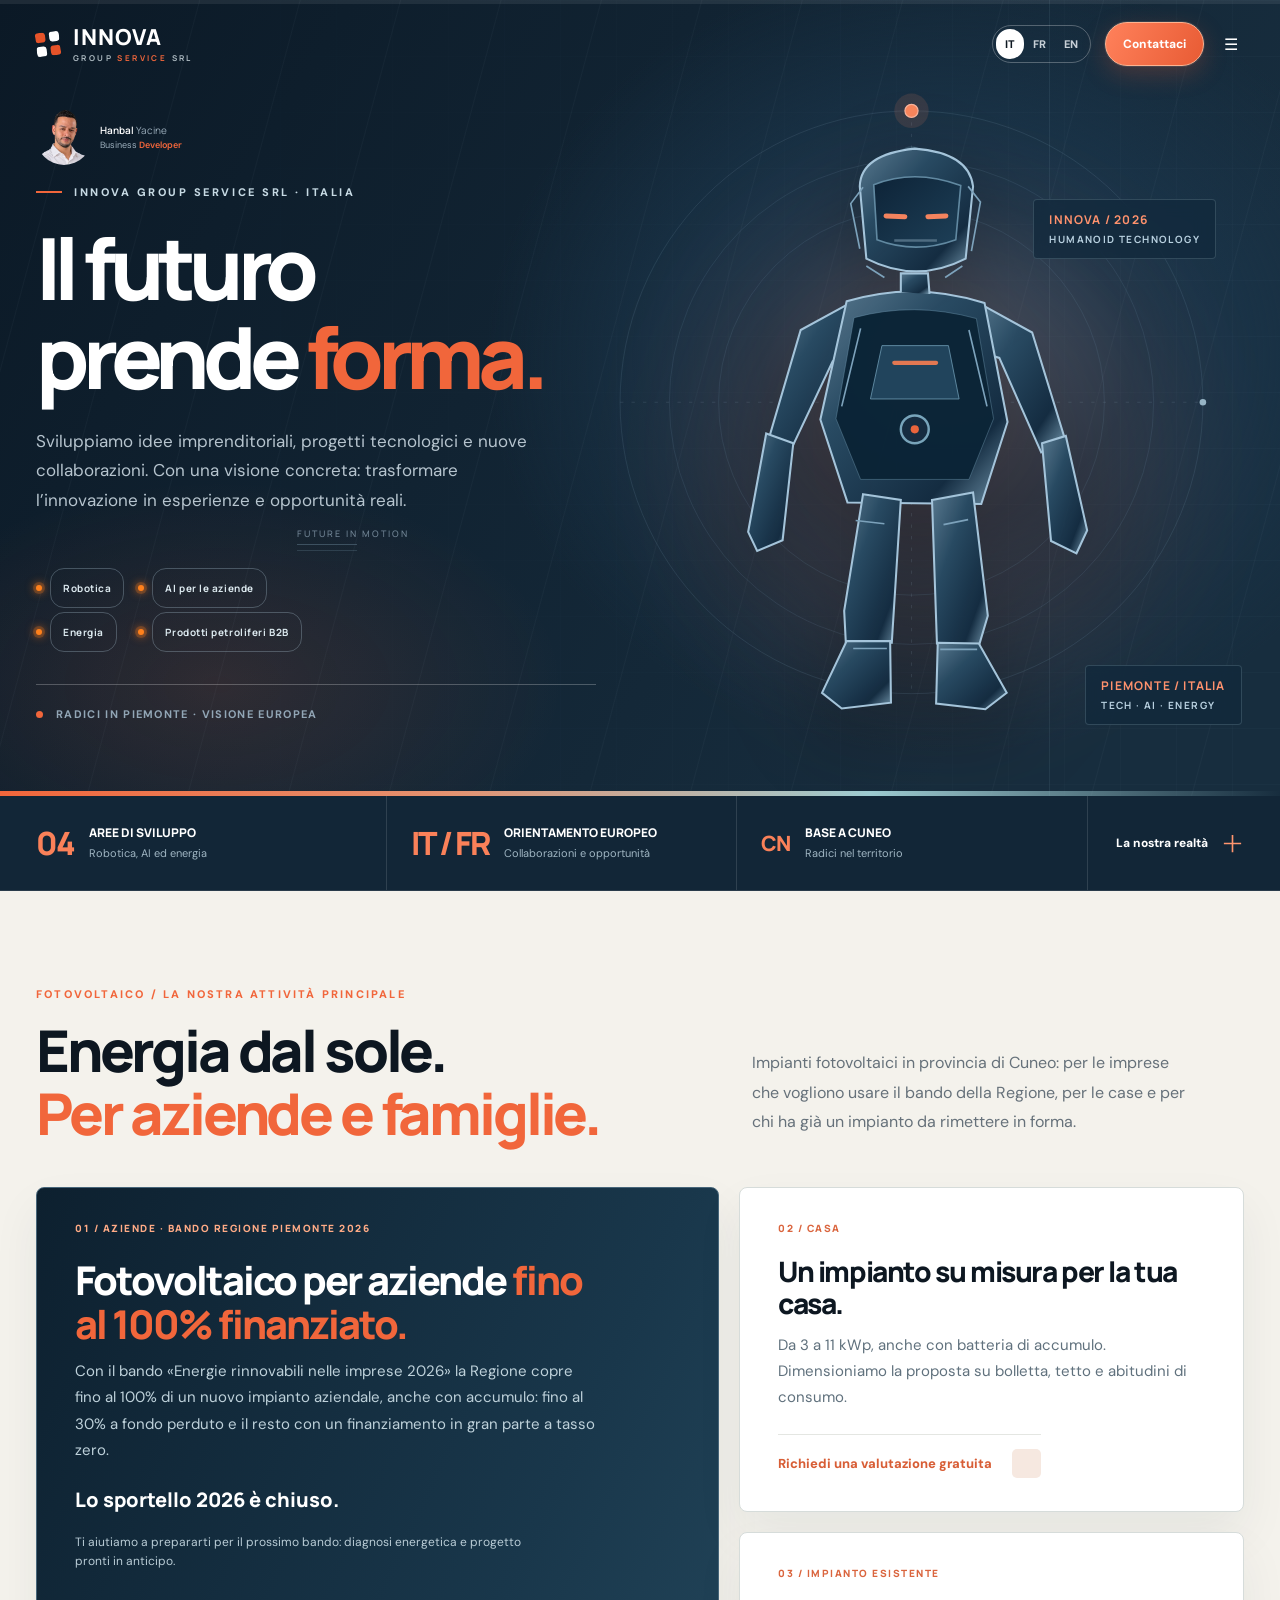
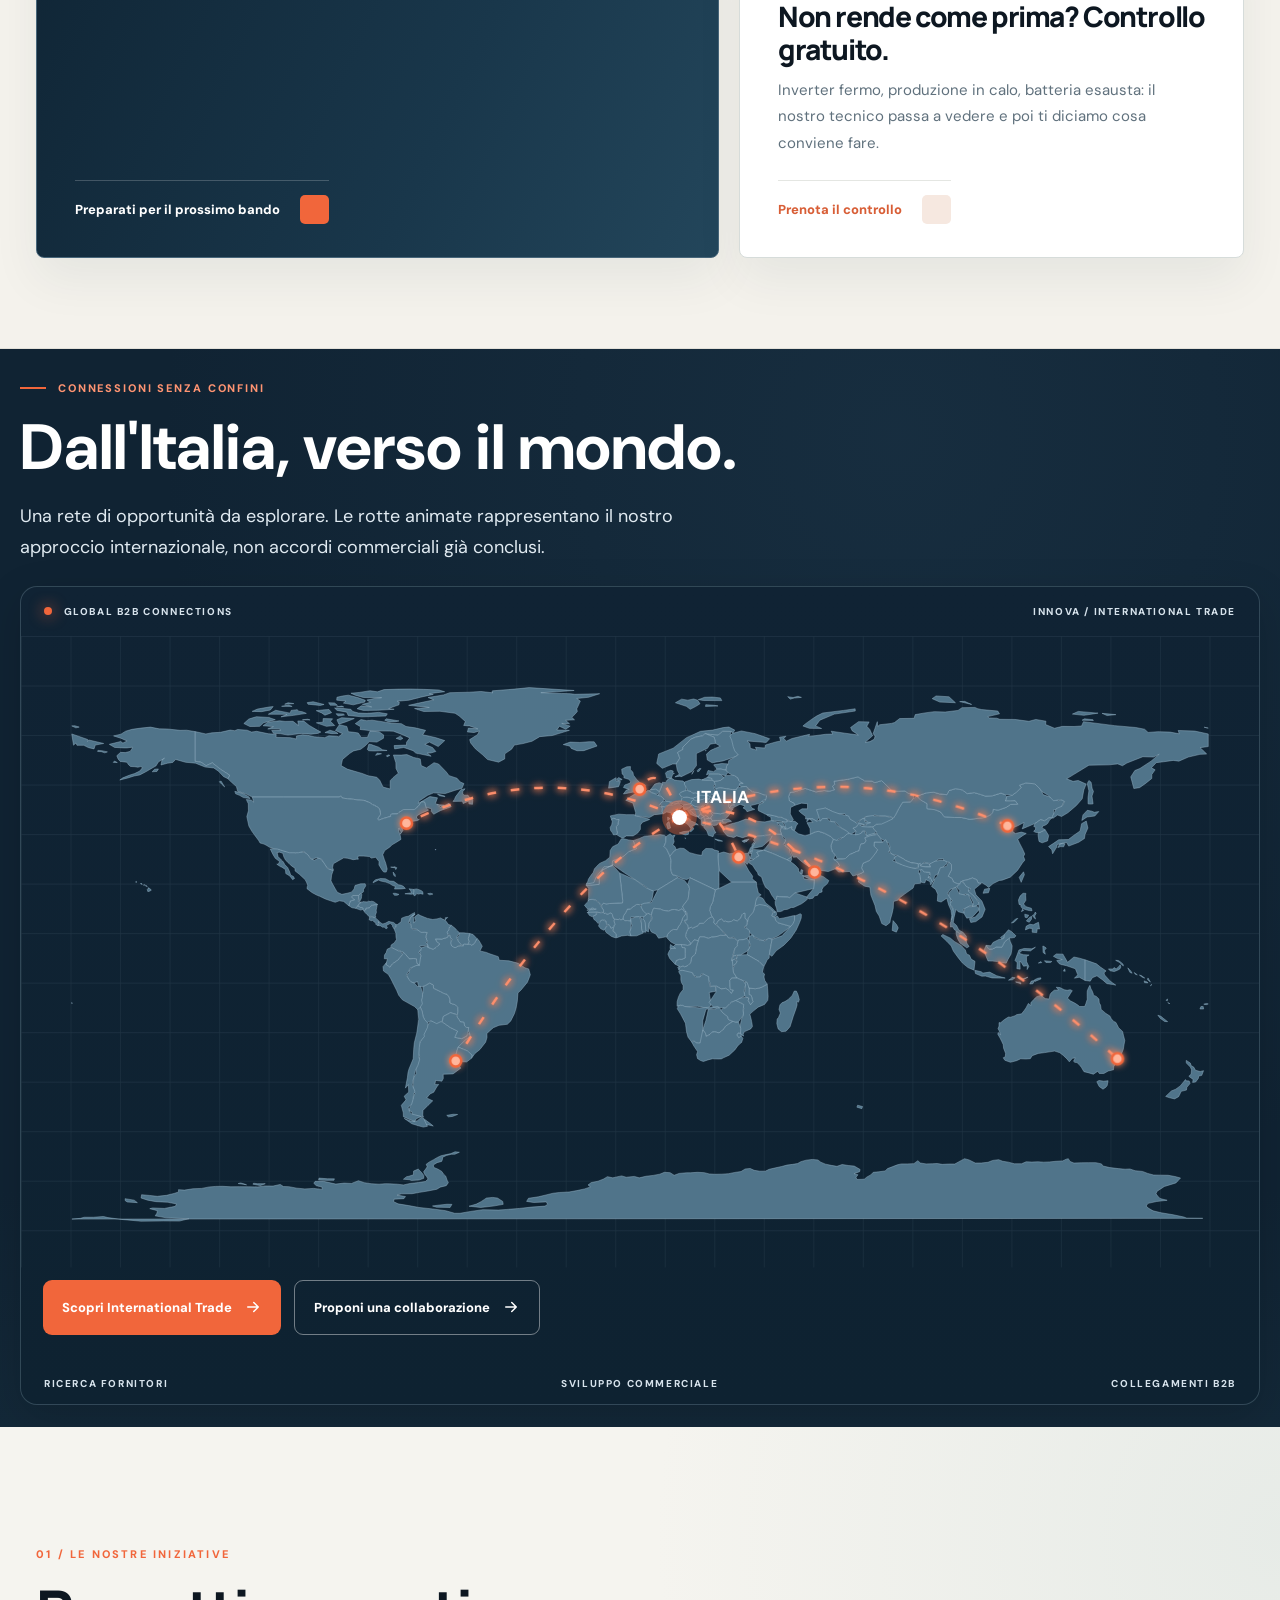
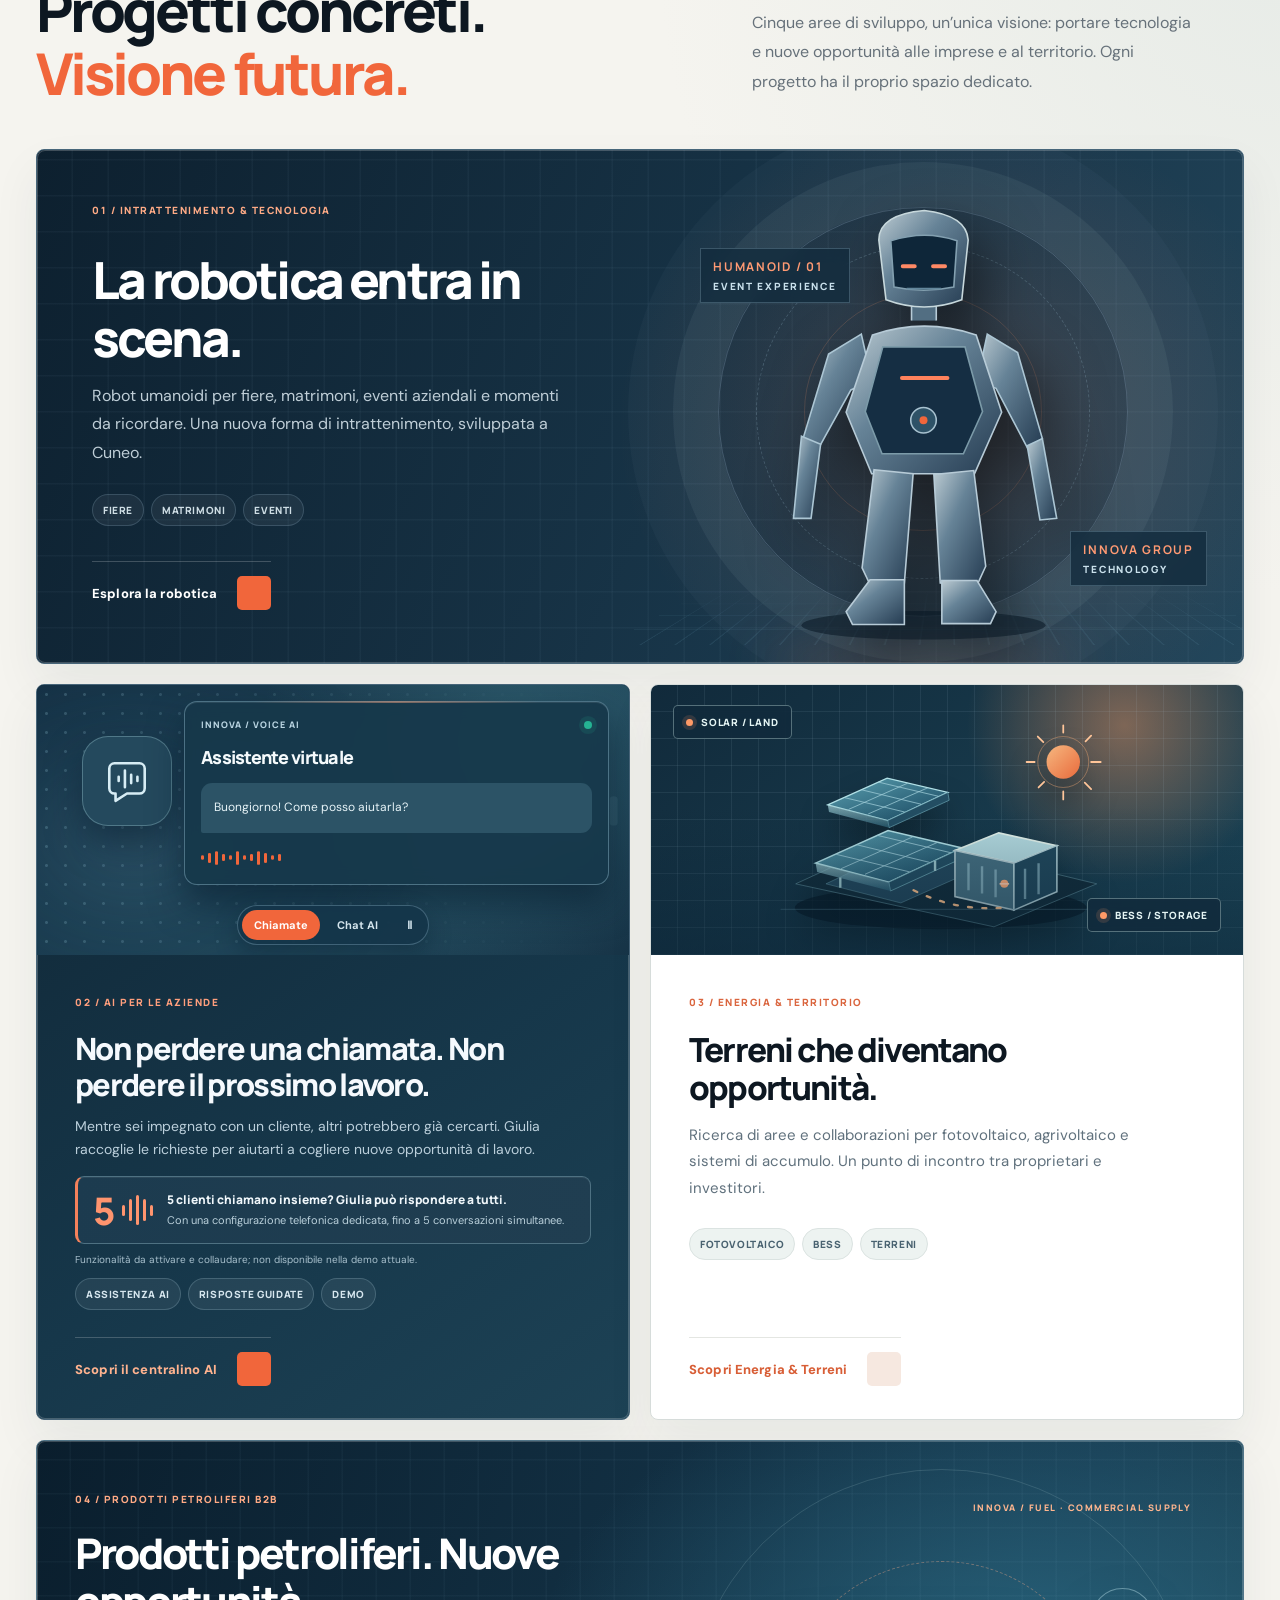
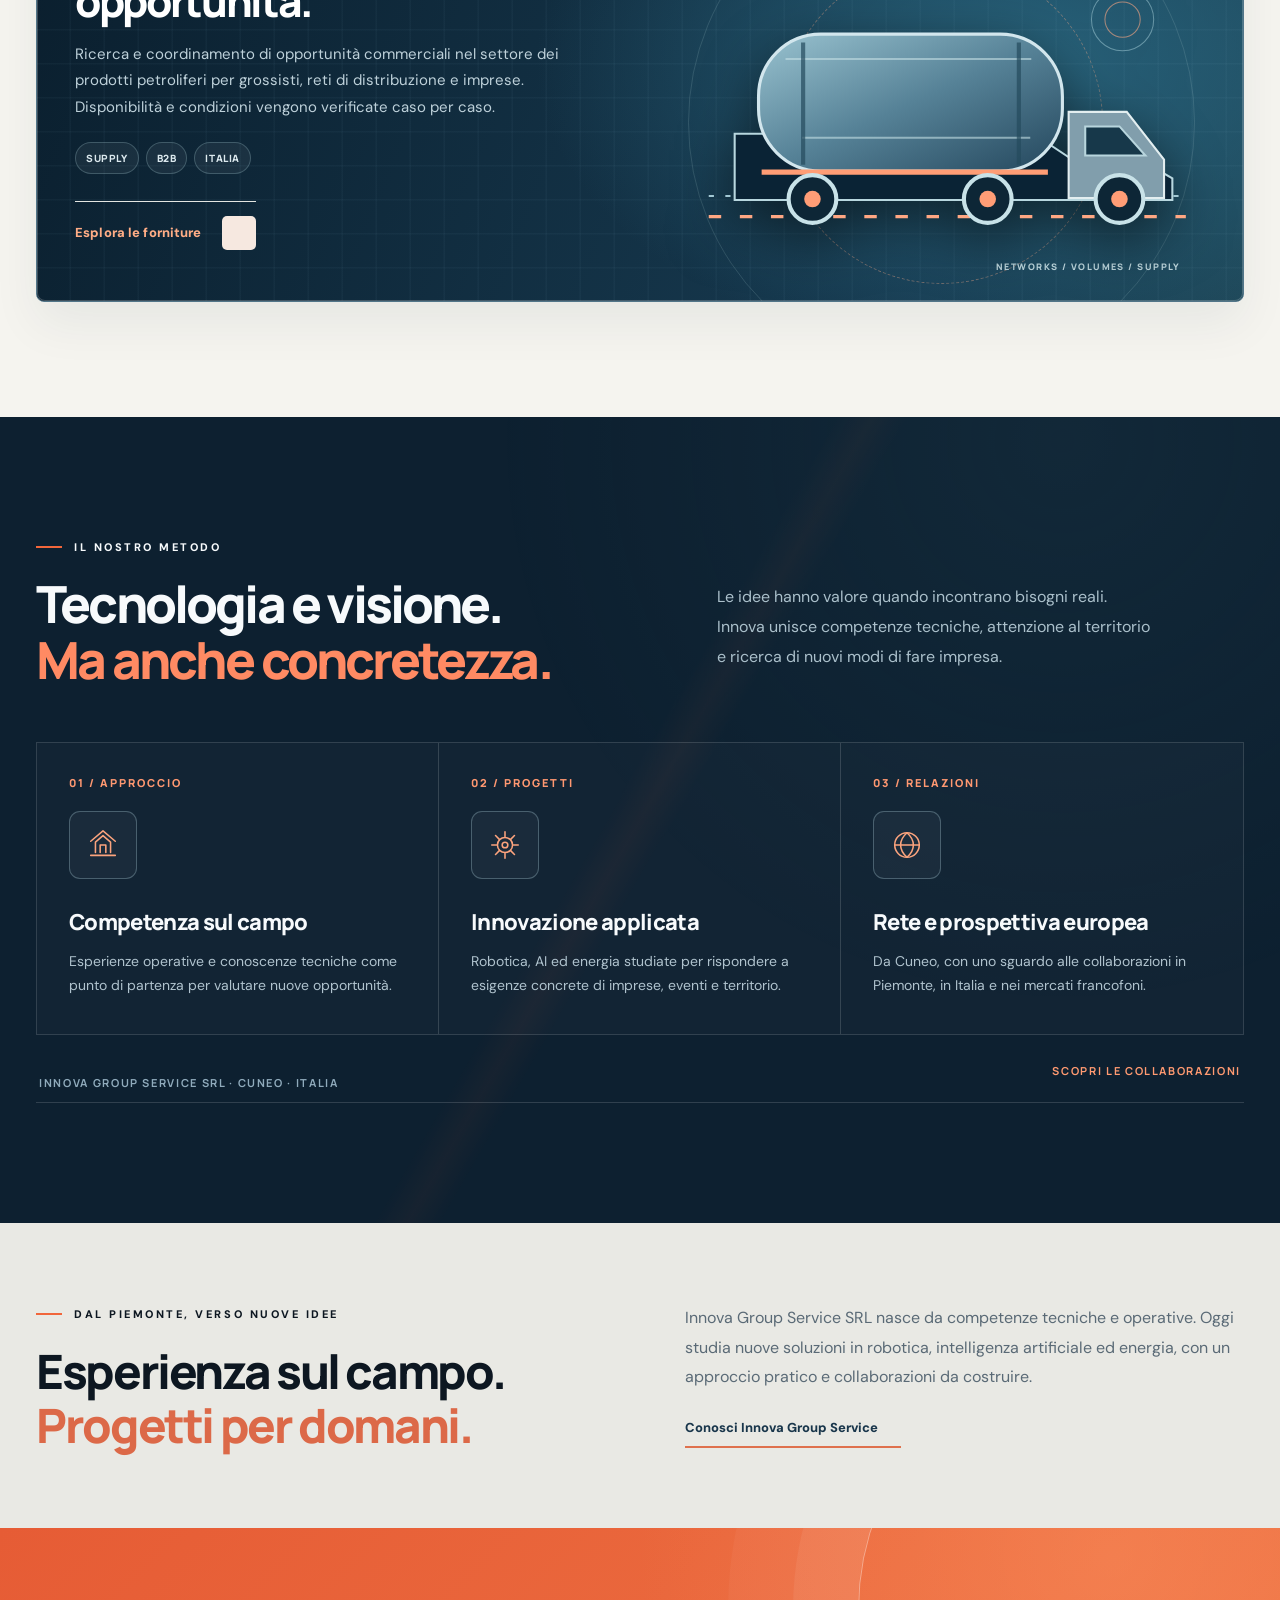
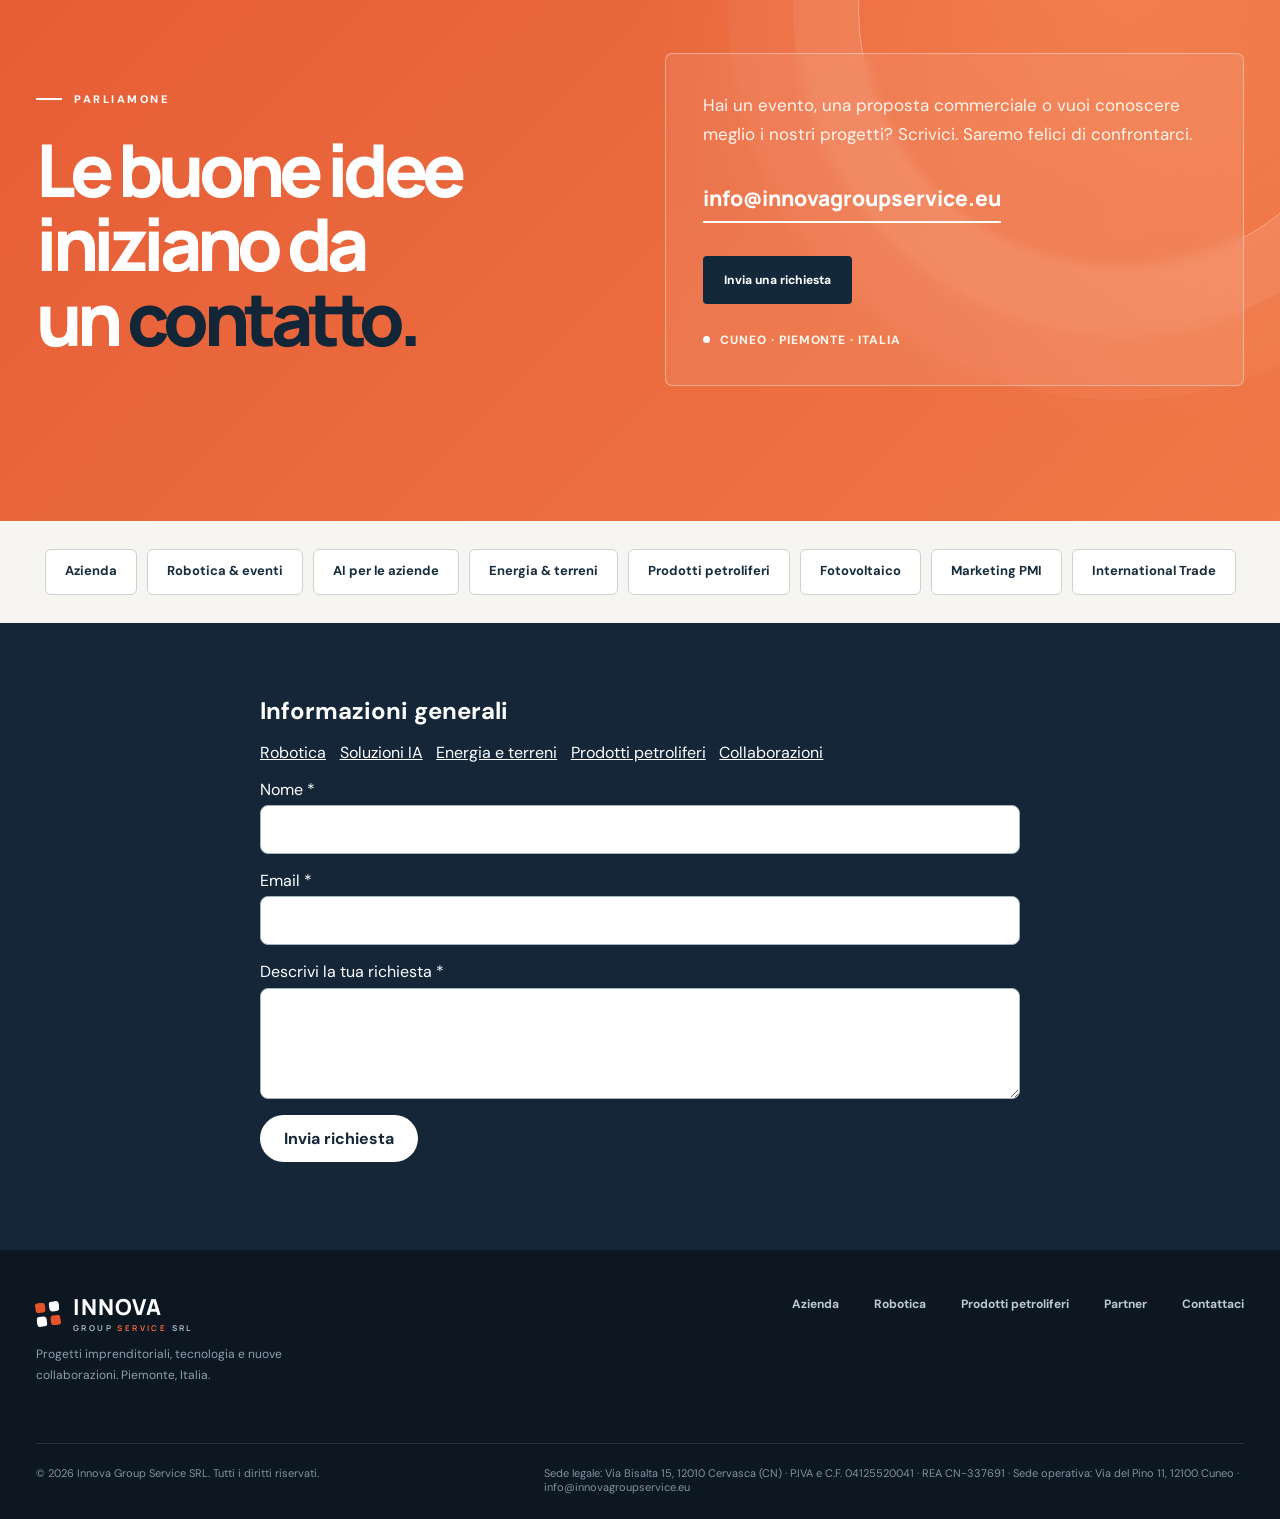
==== commit 4183185c: "Riordina la home e porta la pagina fotovoltaico casa nello stile del sito - Home: menu su una riga (" ====
--- a/index.html
+++ b/index.html
@@ -323,13 +323,56 @@
 .bc-role { color:#9dafbd; font-size:9px; line-height:1.2; white-space:nowrap; }
 .bc-en,.bc-fr,html:lang(fr) .bc-it,html:lang(en) .bc-it { display:none; }
 html:lang(en) .bc-en,html:lang(fr) .bc-fr { display:inline; }
-.brand-symbol,.brand-mark,.brand-icon{display:grid!important;width:22px;height:22px;grid-template-columns:repeat(2,1fr);gap:2px;transform:none;flex:none;overflow:hidden}.brand-symbol span,.brand-mark i,.brand-icon span{display:block!important;background:#fff!important;opacity:1!important;border-radius:1px!important}.brand-symbol span:nth-child(1),.brand-symbol span:nth-child(4),.brand-mark i:nth-child(1),.brand-mark i:nth-child(4),.brand-icon span:nth-child(1),.brand-icon span:nth-child(4){background:#e65329!important}.brand-symbol span:nth-child(2),.brand-symbol span:nth-child(3),.brand-mark i:nth-child(2),.brand-mark i:nth-child(3),.brand-icon span:nth-child(2),.brand-icon span:nth-child(3){background:#fff!important}.brand-symbol,.brand-mark,.brand-icon{width:24px;height:24px;gap:4px}.brand-symbol span,.brand-mark i,.brand-icon span{border-radius:3px!important}.brand-symbol,.brand-mark,.brand-icon{transform:rotate(-7deg)}.brand-text,.brand>span:last-child{color:#fff!important}.brand-text small,.brand>span:last-child small{color:#aebbc2!important}.brand>span:last-child>span{color:#aebbc2!important}.robot-visual{width:min(90%,540px);height:auto;position:relative;z-index:2;overflow:visible;filter:drop-shadow(0 20px 32px #06101965)}.robot-visual .orbit{transform-origin:455px 405px;transform-box:view-box;animation:orbit 35s linear infinite}.robot-visual .planet-orbit{transform-origin:455px 405px;transform-box:view-box}.robot-visual .planet-orbit-one{animation:planetOrbitOne 15s linear infinite}.robot-visual .planet-orbit-two{animation:planetOrbitTwo 23s linear infinite}.robot-visual .planet-orbit-three{animation:planetOrbitThree 31s linear infinite}.robot-visual .glow{filter:blur(24px);opacity:.23}.robot-visual .outline{stroke:#a9c9df;stroke-width:2.5;fill:url(#project-metal)}.robot-visual .detail{stroke:#80a6bf;stroke-width:2;fill:none}.robot-tagline{position:absolute;z-index:3;top:18px;left:0;right:0;text-align:center;color:#f7f6f2;font:800 clamp(12px,1.5vw,17px)/1 'Manrope',sans-serif;letter-spacing:.22em}@media(prefers-reduced-motion:reduce){.robot-visual .orbit,.robot-visual .planet-orbit-one,.robot-visual .planet-orbit-two,.robot-visual .planet-orbit-three{animation:none}}</style></head>
+.brand-symbol,.brand-mark,.brand-icon{display:grid!important;width:22px;height:22px;grid-template-columns:repeat(2,1fr);gap:2px;transform:none;flex:none;overflow:hidden}.brand-symbol span,.brand-mark i,.brand-icon span{display:block!important;background:#fff!important;opacity:1!important;border-radius:1px!important}.brand-symbol span:nth-child(1),.brand-symbol span:nth-child(4),.brand-mark i:nth-child(1),.brand-mark i:nth-child(4),.brand-icon span:nth-child(1),.brand-icon span:nth-child(4){background:#e65329!important}.brand-symbol span:nth-child(2),.brand-symbol span:nth-child(3),.brand-mark i:nth-child(2),.brand-mark i:nth-child(3),.brand-icon span:nth-child(2),.brand-icon span:nth-child(3){background:#fff!important}.brand-symbol,.brand-mark,.brand-icon{width:24px;height:24px;gap:4px}.brand-symbol span,.brand-mark i,.brand-icon span{border-radius:3px!important}.brand-symbol,.brand-mark,.brand-icon{transform:rotate(-7deg)}.brand-text,.brand>span:last-child{color:#fff!important}.brand-text small,.brand>span:last-child small{color:#aebbc2!important}.brand>span:last-child>span{color:#aebbc2!important}.robot-visual{width:min(90%,540px);height:auto;position:relative;z-index:2;overflow:visible;filter:drop-shadow(0 20px 32px #06101965)}.robot-visual .orbit{transform-origin:455px 405px;transform-box:view-box;animation:orbit 35s linear infinite}.robot-visual .planet-orbit{transform-origin:455px 405px;transform-box:view-box}.robot-visual .planet-orbit-one{animation:planetOrbitOne 15s linear infinite}.robot-visual .planet-orbit-two{animation:planetOrbitTwo 23s linear infinite}.robot-visual .planet-orbit-three{animation:planetOrbitThree 31s linear infinite}.robot-visual .glow{filter:blur(24px);opacity:.23}.robot-visual .outline{stroke:#a9c9df;stroke-width:2.5;fill:url(#project-metal)}.robot-visual .detail{stroke:#80a6bf;stroke-width:2;fill:none}.robot-tagline{position:absolute;z-index:3;top:18px;left:0;right:0;text-align:center;color:#f7f6f2;font:800 clamp(12px,1.5vw,17px)/1 'Manrope',sans-serif;letter-spacing:.22em}@media(prefers-reduced-motion:reduce){.robot-visual .orbit,.robot-visual .planet-orbit-one,.robot-visual .planet-orbit-two,.robot-visual .planet-orbit-three{animation:none}}</style>
+<style id="home-ordine-2026-11">
+/* Ordine home, 17/11/2026: menu su una riga, niente elementi sovrapposti, un solo blocco Fotovoltaico */
+.home-page .nav-links a{white-space:nowrap}
+.home-page .hero-tech-label--bottom{right:3%;bottom:9%}
+@media(max-width:760px){.home-page .hero-art{display:none}}
+
+.fvh{background:#f4f2ec;padding:96px 0 90px;border-bottom:1px solid #e2e0d8}
+.fvh-head{display:grid;grid-template-columns:1.05fr .8fr;gap:70px;align-items:end;margin-bottom:42px}
+.fvh .section-number{color:var(--orange)}
+.fvh .section-title{margin-top:18px}
+.fvh-intro{margin:0;padding-bottom:8px;max-width:440px;font-size:16px;line-height:1.85;color:#66717a}
+.fvh-grid{display:grid;grid-template-columns:1.15fr .85fr;gap:20px}
+.fvh-card{position:relative;display:flex;flex-direction:column;align-items:flex-start;background:#fff;border:1px solid #d6dcda;border-radius:8px;padding:33px 38px;box-shadow:0 22px 48px #142b3910;color:var(--ink);transition:transform .25s ease,box-shadow .25s ease}
+.fvh-card:hover{transform:translateY(-4px);box-shadow:0 25px 55px #122a3a24}
+.fvh-card--bando{grid-row:span 2;background:linear-gradient(115deg,#0d202f 0%,#19374b 66%,#23465b 100%);border-color:#47667a;color:#fff}
+.fvh-index{font:800 10px/1.4 'Manrope',sans-serif;letter-spacing:.15em;color:#da653e}
+.fvh-card--bando .fvh-index{color:#ffab86}
+.fvh-card h3{font:800 clamp(24px,2.2vw,30px)/1.15 'Manrope',sans-serif;letter-spacing:-.05em;margin:20px 0 12px;max-width:520px}
+.fvh-card--bando h3{font-size:clamp(30px,3.1vw,44px);line-height:1.1;margin-top:24px}
+.fvh-card h3 em{font-style:normal;color:var(--orange)}
+.fvh-card p{font-size:15px;line-height:1.75;color:#60717d;max-width:520px;margin:0 0 24px}
+.fvh-card--bando p{color:#bed1da}
+.fvh-timer-label{font:800 10px 'Manrope',sans-serif;letter-spacing:.18em;color:#9eb6c4;margin-bottom:12px}
+.fvh-timer{display:grid;grid-template-columns:repeat(4,minmax(0,1fr));gap:8px;width:100%;max-width:460px}
+.fvh-timer div{background:#0b1a27;border:1px solid #3d5a6f;border-radius:10px;padding:14px 4px;text-align:center}
+.fvh-timer b{display:block;font:800 clamp(26px,2.6vw,36px)/1 'Manrope',sans-serif;color:#fff}
+.fvh-timer span{display:block;margin-top:6px;font:800 9px 'Manrope',sans-serif;letter-spacing:.14em;color:#9eb6c4;text-transform:uppercase}
+.fvh-card--bando .fvh-note{font-size:12px;line-height:1.6;color:#b9ccd6;margin:14px 0 26px;max-width:460px}
+.fvh-closed{font:800 20px/1.3 'Manrope',sans-serif;color:#fff;margin-bottom:6px}
+.fvh-link{margin-top:auto;display:inline-flex;align-items:center;gap:20px;font-weight:800;font-size:13px;color:#d85e36;padding-top:14px;border-top:1px solid #e4e6e2}
+.fvh-card--bando .fvh-link{color:#fff;border-color:#ffffff33}
+.fvh-square{width:29px;height:29px;flex:none;border-radius:5px;background:#f6e8e0;transition:transform .2s}
+.fvh-card--bando .fvh-square{background:#f1663b}
+.fvh-card:hover .fvh-square{transform:translateX(5px)}
+@media(max-width:1100px){.fvh-head{gap:30px}}
+@media(max-width:900px){.fvh-grid{grid-template-columns:1fr}.fvh-card--bando{grid-row:auto}}
+@media(max-width:760px){.fvh{padding:56px 0 52px}.fvh-head{grid-template-columns:1fr;gap:16px;margin-bottom:26px}.fvh-intro{font-size:14px}.fvh-card{padding:28px 24px}.fvh-grid{gap:14px}.fvh-timer{gap:6px}.fvh-timer div{padding:12px 2px}.fvh-card p{font-size:14px}}
+@media(prefers-reduced-motion:reduce){.fvh-card,.fvh-square{transition:none}}
+@media(max-width:760px){.home-page .robot-hud--left{display:none}.home-page .hub-robot-stage{height:290px;margin-top:8px}}
+@media(min-width:1281px) and (max-width:1400px){.home-page .nav-links{gap:13px}.home-page .nav-links a{font-size:12px}}
+
+</style>
+</head>
 <body class="home-page"><div id="page-scroll-progress" aria-hidden="true"><div id="page-scroll-progress-fill"></div></div>
   <header class="site-header">
     <div class="container nav-inner">
       <a href="/" class="brand" aria-label="Innova Group Service - Home"><span class="brand-symbol" aria-hidden="true"><span></span><span></span><span></span><span></span></span><span class="brand-text">INNOVA<small>GROUP <span class="brand-service" style="color:var(--orange)">SERVICE</span> SRL</small></span></a>
       <nav class="nav-links" id="navLinks" aria-label="Navigazione principale">
-        <a href="/azienda.html" data-i18n="navAbout">Azienda</a><a href="/robotica.html" data-i18n="navRobotics">Robotica</a><a href="/progetti.html" data-i18n="navAreas">Progetti</a><a href="/centralino-ai.html" data-i18n="navVoice">AI per le aziende</a><a href="/marketing-pmi.html" data-i18n="navMarketing">Marketing PMI</a><a href="/fotovoltaico-aziende.html">Fotovoltaico aziende</a><a href="/fotovoltaico-casa.html">Fotovoltaico casa</a><a href="/energia-terreni.html">Energia &amp; Terreni</a><a href="/carburanti.html" data-i18n="navFuel">Prodotti petroliferi</a><a href="/international-trade.html">International Trade</a><a href="/partner.html" data-i18n="navPartners">Partner</a>
+        <a href="/azienda.html" data-i18n="navAbout">Azienda</a><a href="/robotica.html" data-i18n="navRobotics">Robotica</a><a href="/progetti.html" data-i18n="navAreas">Progetti</a><a href="/centralino-ai.html" data-i18n="navVoice">AI per le aziende</a><a href="/#fotovoltaico">Fotovoltaico</a><a href="/energia-terreni.html">Energia &amp; Terreni</a><a href="/carburanti.html" data-i18n="navFuel">Prodotti petroliferi</a><a href="/partner.html" data-i18n="navPartners">Partner</a>
       </nav>
       <div class="nav-actions"><div class="lang-switch" aria-label="Lingua"><button class="active" data-lang="it" aria-pressed="true">IT</button><button data-lang="fr" aria-pressed="false">FR</button><button data-lang="en" aria-pressed="false">EN</button></div><a class="header-cta" href="/#modulo"><span data-i18n="navContact">Contattaci</span></a><button class="mobile-menu" aria-label="Apri menu" aria-expanded="false" aria-controls="navLinks">☰</button></div>
     </div>
@@ -349,7 +392,7 @@
           <path class="outline" d="M211 258Q294 233 379 260L407 405 375 505 212 503 179 402Z"/><path d="M220 278Q293 258 369 279L390 401 360 475 228 475 198 401Z" fill="#0b2436" stroke="#749eb7" stroke-opacity=".5"/><path d="M254 312L335 312 348 377 240 377Z" fill="#21445c" stroke="#6e9bb4"/><path d="M269 333H320" stroke="#e97a52" stroke-width="5" stroke-linecap="round"/><circle cx="294" cy="414" r="17" fill="#162c40" stroke="#7ba8be" stroke-width="3"/><circle cx="294" cy="414" r="5" fill="#f1663b"/>
           <path class="outline" d="M231 493L277 500 266 674 210 674 208 635Z"/><path class="outline" d="M315 500L365 491 383 641 372 678 321 675Z"/><path class="outline" d="M211 672L264 672 265 747 205 754 181 735Z"/><path class="outline" d="M322 674L372 675 406 735 380 755 320 748Z"/>
           <path class="outline" d="M277 247L277 224 310 224 312 249"/><path class="outline" d="M227 118Q228 79 294 72 360 77 365 118L356 206Q296 237 235 206Z"/><path d="M244 116Q294 96 350 117L344 183Q295 201 248 183Z" fill="url(#face)" stroke="#648ca4" stroke-width="2"/><path d="M259 154L282 155M310 155L332 154" stroke="#fa865f" stroke-width="6" stroke-linecap="round"/><path d="M269 184H321" stroke="#506e83" stroke-width="3"/><path class="detail" d="M231 119L216 139 227 194M359 118L374 137 363 197M235 215L257 229M352 215L331 229M228 291L205 386M360 293L382 386M222 525L257 529M329 530L359 524M219 681H260M325 682H370"/></g>
-          <path d="M745 236H843M746 247H809" stroke="#8fb1c6" stroke-opacity=".45" stroke-width="2"/><circle cx="748" cy="235" r="5" fill="#f1663b"/><text x="754" y="211" fill="#96acbe" font-size="11" font-family="sans-serif" letter-spacing="3">HUMANOID / 01</text>
+          
         </svg>
       </div>
       <div class="container hero-content"><div class="hero-copy"><div id="biglietto">
@@ -371,97 +414,6 @@
   <div class="hero-note"><span></span><span data-i18n="heroNote">Radici in Piemonte · Visione europea</span></div></div></div>
       <div class="hero-bottom-edge" aria-hidden="true"></div>
     </section>
-    <style>
-      .fv-band{background:linear-gradient(120deg,#0e2232 0%,#173246 60%,#1d3d55 100%);color:#fff;padding:56px 0;border-top:3px solid #f1663b}
-      .fv-band-inner{width:min(1190px,calc(100% - 40px));margin:0 auto;display:grid;grid-template-columns:1.15fr .85fr;gap:40px;align-items:center}
-      .fv-band-eyebrow{font:800 11px 'Manrope',sans-serif;letter-spacing:.2em;color:#ff9b79;text-transform:uppercase}
-      .fv-band h2{font:800 clamp(30px,3.6vw,48px)/1.08 'Manrope',sans-serif;letter-spacing:-.05em;margin:14px 0 12px}
-      .fv-band h2 em{font-style:normal;color:#f1663b}
-      .fv-band p{color:#bfd0db;font-size:15px;line-height:1.7;margin:0 0 18px;max-width:600px}
-      .fv-band-slogan{display:inline-block;padding:9px 14px;background:#f1663b22;border:1px solid #f1663b88;color:#ffb59c;font:800 13px 'Manrope',sans-serif;margin-bottom:20px}
-      .fv-band-btn{display:inline-flex;align-items:center;min-height:50px;padding:14px 22px;background:#f1663b;color:#fff;font-size:12px;font-weight:800;letter-spacing:.04em}
-      .fv-band-btn:hover{background:#e5572d}
-      .fv-timer-card{background:#0b1a27cc;border:1px solid #3d5a6f;border-radius:16px;padding:24px}
-      .fv-timer-label{font:800 10px 'Manrope',sans-serif;letter-spacing:.18em;color:#9eb6c4;margin-bottom:14px}
-      .fv-timer{display:grid;grid-template-columns:repeat(4,1fr);gap:8px}
-      .fv-timer div{background:#0b1a27;border:1px solid #3d5a6f;border-radius:10px;padding:14px 4px;text-align:center}
-      .fv-timer b{display:block;font:800 clamp(26px,3vw,38px)/1 'Manrope',sans-serif;color:#fff}
-      .fv-timer span{display:block;margin-top:6px;font:800 9px 'Manrope',sans-serif;letter-spacing:.14em;color:#9eb6c4;text-transform:uppercase}
-      .fv-band .fv-timer-note{margin:14px 0 0;font-size:12px;color:#b9ccd6;line-height:1.55;max-width:none}
-      .fv-band{position:relative;overflow:hidden}
-      .fv-band-inner{position:relative;z-index:1}
-      .fv-band-art{display:block;width:100%;height:auto;margin-top:14px;opacity:.9;pointer-events:none}
-      .fv-sun-ring{transform-origin:520px 74px;animation:fvSpin 38s linear infinite}
-      .fv-sun-rays{transform-origin:520px 74px;animation:fvSpinBack 60s linear infinite}
-      .fv-sun-core{transform-origin:520px 74px;animation:fvGlow 3.2s ease-in-out infinite alternate}
-      .fv-flow{stroke-dasharray:6 11;animation:fvTravel 6s linear infinite}
-      .fv-flow.slow{animation-duration:9s}
-      .fv-ping{transform-box:fill-box;transform-origin:center;animation:fvPing 2.6s ease-out infinite}
-      .fv-shine{animation:fvShine 7s ease-in-out infinite}
-      @keyframes fvSpin{to{transform:rotate(360deg)}}
-      @keyframes fvSpinBack{to{transform:rotate(-360deg)}}
-      @keyframes fvGlow{to{opacity:.55}}
-      @keyframes fvTravel{to{stroke-dashoffset:-170}}
-      @keyframes fvPing{0%{transform:scale(.8);opacity:1}100%{transform:scale(3);opacity:0}}
-      @keyframes fvShine{0%,15%{transform:translateX(-260px)}60%,100%{transform:translateX(420px)}}
-      @media(prefers-reduced-motion:reduce){.fv-sun-ring,.fv-sun-rays,.fv-sun-core,.fv-flow,.fv-ping,.fv-shine{animation:none}}
-      @media(max-width:820px){.fv-band-inner{grid-template-columns:1fr;gap:26px}.fv-band{padding:44px 0}}
-    </style>
-    <section class="fv-band" id="fotovoltaico-aziende" aria-label="Fotovoltaico per aziende">
-      <div class="fv-band-inner">
-        <div>
-          <div class="fv-band-eyebrow">Novità · Bando Regione Piemonte 2026</div>
-          <h2>Fotovoltaico per aziende <em>fino al 100% finanziato.</em></h2>
-          <p>Con il bando «Energie rinnovabili nelle imprese 2026» la Regione copre fino al 100% di un nuovo impianto fotovoltaico aziendale, anche con accumulo: fino al 30% a fondo perduto e il resto con un finanziamento in gran parte a tasso zero.</p>
-          <div class="fv-band-slogan">Aderisci anche tu prima della scadenza</div><br>
-          <a class="fv-band-btn" href="/fotovoltaico-aziende.html">Scopri se la tua azienda rientra</a>
-        </div>
-        <div class="fv-right">
-        <div class="fv-timer-card" aria-live="polite">
-          <div class="fv-timer-label">LO SPORTELLO CHIUDE TRA</div>
-          <div id="fvTimerBox"><div class="fv-timer"><div><b id="fvD">--</b><span>giorni</span></div><div><b id="fvH">--</b><span>ore</span></div><div><b id="fvM">--</b><span>minuti</span></div><div><b id="fvS">--</b><span>secondi</span></div></div></div>
-          <p class="fv-timer-note">Scadenza 27 novembre 2026, ore 12:00. Le domande sono esaminate in ordine di arrivo e lo sportello può chiudere prima se i fondi finiscono.</p>
-        </div>
-          <svg class="fv-band-art" viewBox="0 0 640 340" aria-hidden="true" focusable="false" fill="none">
-        <defs>
-          <linearGradient id="fvShineGrad" x1="0" x2="1"><stop offset="0" stop-color="#fff" stop-opacity="0"/><stop offset=".5" stop-color="#ffd6c7" stop-opacity=".55"/><stop offset="1" stop-color="#fff" stop-opacity="0"/></linearGradient>
-          <clipPath id="fvPanelsClip"><path d="M70 300 L180 214 L392 214 L330 300 Z"/></clipPath>
-        </defs>
-        <g class="fv-sun-ring"><circle cx="520" cy="74" r="52" stroke="#6588a9" stroke-opacity=".55" stroke-dasharray="3 9"/><circle cx="572" cy="74" r="4" fill="#f1663b"/></g>
-        <g class="fv-sun-rays" stroke="#f1663b" stroke-opacity=".7" stroke-linecap="round"><path d="M520 30v-12M520 118v12M476 74h-12M564 74h12M489 43l-8-8M551 105l8 8M551 43l8-8M489 105l-8 8"/></g>
-        <circle class="fv-sun-core" cx="520" cy="74" r="24" fill="#f1663b" fill-opacity=".22" stroke="#f1663b" stroke-width="2"/>
-        <circle cx="520" cy="74" r="7" fill="#ffb69c"/>
-        <g stroke="#7fa2bd" stroke-opacity=".75" stroke-width="1.4">
-          <path d="M70 300 L180 214 L392 214 L330 300 Z" fill="#132a3c" fill-opacity=".85"/>
-          <path d="M107 271 L363 271 M143 243 L380 243"/>
-          <path d="M123 300 L223 214 M176 300 L266 214 M229 300 L309 214 M282 300 L351 214"/>
-        </g>
-        <g clip-path="url(#fvPanelsClip)"><rect class="fv-shine" x="0" y="200" width="140" height="120" fill="url(#fvShineGrad)" transform="skewX(-28)"/></g>
-        <path d="M180 214 L180 196 M392 214 L392 196 M180 196 H392" stroke="#6588a9" stroke-opacity=".5"/>
-        <path d="M455 300 V236 L515 206 L575 236 V300 Z" stroke="#7fa2bd" stroke-opacity=".75" stroke-width="1.4" fill="#132a3c" fill-opacity=".7"/>
-        <path d="M497 300 v-34 h36 v34" stroke="#7fa2bd" stroke-opacity=".6"/>
-        <path class="fv-flow" d="M330 286 C 380 286, 400 262, 455 262" stroke="#f1663b" stroke-width="2"/>
-        <path class="fv-flow slow" d="M498 80 C 430 120, 380 160, 300 210" stroke="#ffb69c" stroke-opacity=".75" stroke-width="1.6"/>
-        <circle class="fv-ping" cx="455" cy="262" r="5" fill="#f1663b"/>
-        <circle cx="455" cy="262" r="4.5" fill="#ffb69c" stroke="#f1663b" stroke-width="2"/>
-        <path d="M40 300 H610" stroke="#6588a9" stroke-opacity=".35"/>
-      </svg>
-        </div>
-      </div>
-    </section>
-    <section class="fv-band" id="controllo-impianto" aria-label="Controllo gratuito impianto fotovoltaico">
-      <div class="fv-band-inner" style="grid-template-columns:1fr">
-        <div>
-          <div class="fv-band-eyebrow">Per chi ha già un impianto</div>
-          <h2>Il tuo impianto fotovoltaico non rende come prima? <em>Controllo gratuito.</em></h2>
-          <p>Inverter fermo, produzione in calo, batteria esausta: il nostro tecnico passa a vedere, poi ti diciamo cosa conviene fare. Sopralluogo gratuito a Cuneo e provincia.</p>
-          <a class="fv-band-btn" href="/controllo-impianto.html">Prenota il controllo gratuito</a><a class="fv-band-btn" href="/fotovoltaico-casa.html" style="margin-left:10px;background:#fff;color:#132839">Nuovo impianto fotovoltaico →</a>
-        </div>
-      </div>
-    </section>
-    <script>
-      (function(){var end=Date.parse('2026-11-27T12:00:00+01:00');var box=document.getElementById('fvTimerBox');if(!box)return;function p(n){return String(n).padStart(2,'0')}var iv;function tick(){var ms=end-Date.now();if(ms<=0){box.innerHTML='<div style="font:800 20px/1.3 Manrope,sans-serif">Lo sportello 2026 è chiuso.</div>';var s=document.querySelector('.fv-band-slogan');if(s)s.textContent='Preparati per il prossimo bando';if(iv)clearInterval(iv);return}var t=Math.floor(ms/1000);document.getElementById('fvD').textContent=Math.floor(t/86400);document.getElementById('fvH').textContent=p(Math.floor(t%86400/3600));document.getElementById('fvM').textContent=p(Math.floor(t%3600/60));document.getElementById('fvS').textContent=p(t%60)}tick();iv=setInterval(tick,1000)})();
-    </script>
     <div class="showcase-ticker" aria-label="Innova in sintesi"><div class="container showcase-ticker-inner">
        <div class="showcase-ticker-item"><span class="showcase-ticker-num">04</span><div><strong data-i18n="tickerFactOne">AREE DI SVILUPPO</strong><small data-i18n="tickerFactOneSub">Robotica, AI, energia e prodotti petroliferi</small></div></div>
        <div class="showcase-ticker-item"><span class="showcase-ticker-num">IT / FR</span><div><strong data-i18n="tickerFactTwo">ORIENTAMENTO EUROPEO</strong><small data-i18n="tickerFactTwoSub">Collaborazioni e opportunità</small></div></div>
@@ -474,6 +426,40 @@
     
 
     
+<section class="fvh" id="fotovoltaico" aria-labelledby="fvhTitle">
+  <div class="container">
+    <div class="fvh-head">
+      <div><div class="section-number">FOTOVOLTAICO / LA NOSTRA ATTIVITÀ PRINCIPALE</div><h2 class="section-title" id="fvhTitle">Energia dal sole.<br><span>Per aziende e famiglie.</span></h2></div>
+      <p class="fvh-intro">Impianti fotovoltaici in provincia di Cuneo: per le imprese che vogliono usare il bando della Regione, per le case e per chi ha già un impianto da rimettere in forma.</p>
+    </div>
+    <div class="fvh-grid">
+      <a class="fvh-card fvh-card--bando" href="/fotovoltaico-aziende.html">
+        <span class="fvh-index">01 / AZIENDE · BANDO REGIONE PIEMONTE 2026</span>
+        <h3>Fotovoltaico per aziende <em>fino al 100% finanziato.</em></h3>
+        <p>Con il bando «Energie rinnovabili nelle imprese 2026» la Regione copre fino al 100% di un nuovo impianto aziendale, anche con accumulo: fino al 30% a fondo perduto e il resto con un finanziamento in gran parte a tasso zero.</p>
+        <div class="fvh-timer-label" id="fvhTimerLabel">LO SPORTELLO CHIUDE TRA</div>
+        <div class="fvh-timer" id="fvhTimer" aria-live="polite"><div><b id="fvhD">--</b><span>giorni</span></div><div><b id="fvhH">--</b><span>ore</span></div><div><b id="fvhM">--</b><span>minuti</span></div><div><b id="fvhS">--</b><span>secondi</span></div></div>
+        <p class="fvh-note" id="fvhNote">Scadenza 27 novembre 2026, ore 12:00. Le domande sono esaminate in ordine di arrivo e lo sportello può chiudere prima se i fondi finiscono.</p>
+        <span class="fvh-link"><span id="fvhLinkText">Scopri se la tua azienda rientra</span><span class="fvh-square" aria-hidden="true"></span></span>
+      </a>
+      <a class="fvh-card" href="/fotovoltaico-casa.html">
+        <span class="fvh-index">02 / CASA</span>
+        <h3>Un impianto su misura per la tua casa.</h3>
+        <p>Da 3 a 11 kWp, anche con batteria di accumulo. Dimensioniamo la proposta su bolletta, tetto e abitudini di consumo.</p>
+        <span class="fvh-link">Richiedi una valutazione gratuita<span class="fvh-square" aria-hidden="true"></span></span>
+      </a>
+      <a class="fvh-card" href="/controllo-impianto.html">
+        <span class="fvh-index">03 / IMPIANTO ESISTENTE</span>
+        <h3>Non rende come prima? Controllo gratuito.</h3>
+        <p>Inverter fermo, produzione in calo, batteria esausta: il nostro tecnico passa a vedere e poi ti diciamo cosa conviene fare.</p>
+        <span class="fvh-link">Prenota il controllo<span class="fvh-square" aria-hidden="true"></span></span>
+      </a>
+    </div>
+  </div>
+  <script>
+    (function(){var end=Date.parse('2026-11-27T12:00:00+01:00');var box=document.getElementById('fvhTimer');if(!box)return;function p(n){return String(n).padStart(2,'0')}var iv;function tick(){var ms=end-Date.now();if(ms<=0){box.outerHTML='<div class="fvh-closed">Lo sportello 2026 è chiuso.</div>';var l=document.getElementById('fvhTimerLabel');if(l)l.style.display='none';var n=document.getElementById('fvhNote');if(n)n.textContent='Ti aiutiamo a prepararti per il prossimo bando: diagnosi energetica e progetto pronti in anticipo.';var t=document.getElementById('fvhLinkText');if(t)t.textContent='Preparati per il prossimo bando';if(iv)clearInterval(iv);return}var t=Math.floor(ms/1000);document.getElementById('fvhD').textContent=Math.floor(t/86400);document.getElementById('fvhH').textContent=p(Math.floor(t%86400/3600));document.getElementById('fvhM').textContent=p(Math.floor(t%3600/60));document.getElementById('fvhS').textContent=p(t%60)}tick();iv=setInterval(tick,1000)})();
+  </script>
+</section>
 <section class="trade-world trade-world-home" aria-labelledby="trade-world-title"><div class="wrap"><div class="eyebrow">Connessioni senza confini</div><h2 id="trade-world-title">Dall'Italia, verso il mondo.</h2><p class="trade-world-intro">Una rete di opportunità da esplorare. Le rotte animate rappresentano il nostro approccio internazionale, non accordi commerciali già conclusi.</p><div class="trade-world-frame"><div class="trade-world-topline"><span><i></i> GLOBAL B2B CONNECTIONS</span><span>INNOVA / INTERNATIONAL TRADE</span></div><svg class="trade-world-svg" viewBox="0 0 1000 510" role="img" aria-label="Mappa mondiale geografica con collegamenti commerciali illustrativi dall'Italia"><defs><pattern id="tw-grid" width="40" height="40" patternUnits="userSpaceOnUse"><path d="M40 0H0V40" fill="none" stroke="#9bb3c4" stroke-opacity=".11"/></pattern></defs><rect width="1000" height="510" fill="url(#tw-grid)"/><g fill="#315269" stroke="#7493a5" stroke-width=".55" stroke-opacity=".65"><path d="M656.1,164.1L660.6,164.7L663.2,163.2L665.1,160.4L667.7,159.0L669.6,159.7L673.0,160.3L675.6,159.8L677.3,159.1L679.2,158.8L680.6,156.9L681.7,158.2L682.2,160.5L684.1,160.8L686.8,159.4L691.2,159.6L690.2,160.6L685.9,161.4L681.7,163.0L682.6,165.4L681.4,167.4L678.3,168.2L677.7,170.6L676.8,173.7L674.8,174.1L672.6,175.2L669.3,176.6L665.9,179.8L663.6,180.2L659.5,180.2L657.5,176.6L655.4,174.6L654.4,170.9L654.3,169.1L656.1,164.1Z"/><path d="M541.6,270.0L543.0,273.4L544.6,275.6L547.1,275.0L548.9,274.7L551.1,273.1L552.5,272.7L555.4,273.6L556.0,276.2L555.8,279.3L556.5,283.3L558.2,283.1L561.0,282.9L561.0,284.9L561.0,287.0L555.9,287.9L557.5,298.1L554.5,300.7L546.6,299.1L535.8,299.4L532.7,298.2L529.9,299.1L530.0,295.3L531.0,291.8L532.5,288.5L534.8,285.7L534.9,282.4L533.5,279.9L533.0,277.8L533.0,274.4L531.2,271.1L532.5,270.2L534.1,270.0L541.6,270.0ZM531.7,269.5L530.4,267.8L532.2,266.3L532.2,267.7L531.7,269.5Z"/><path d="M552.5,148.3L552.5,150.2L553.5,151.5L552.6,152.7L550.9,153.8L549.5,152.4L549.5,149.4L549.4,148.2L550.3,146.1L551.2,146.4L552.3,147.3L552.5,148.3Z"/><path d="M631.5,193.2L632.1,193.7L636.2,193.4L639.5,191.8L643.0,188.6L643.8,191.4L642.3,193.1L641.6,194.0L640.8,196.1L640.3,197.6L631.6,193.8L631.5,193.2Z"/><path d="M333.0,395.8L329.3,395.0L325.0,394.9L326.0,390.4L330.6,393.8L333.0,395.8ZM334.3,311.3L336.8,311.1L340.2,311.7L346.9,316.3L352.7,319.2L350.5,324.2L356.0,325.2L360.3,322.9L362.0,320.1L363.2,323.7L359.3,326.1L353.1,332.1L351.7,336.7L351.2,339.8L350.8,342.8L353.7,346.7L355.2,349.1L349.0,353.7L341.0,354.0L341.1,357.4L340.0,359.6L334.9,359.0L334.3,362.2L337.4,362.2L335.8,364.3L333.4,368.5L330.4,369.9L327.7,373.1L332.6,375.5L328.7,379.2L324.7,383.2L324.5,387.0L325.1,388.4L316.6,387.6L315.6,384.2L313.0,383.5L314.7,379.6L315.3,376.7L317.5,371.2L318.4,369.2L316.9,367.7L316.6,365.7L317.0,362.2L317.2,356.5L319.4,353.3L318.6,348.5L320.5,344.7L322.0,339.8L320.1,335.0L321.5,329.9L324.0,325.2L325.1,322.6L325.5,317.5L329.2,313.6L331.0,310.7L334.3,311.3Z"/><path d="M611.1,150.2L615.2,150.5L615.7,151.6L616.3,153.3L618.5,154.4L617.7,156.2L616.6,154.3L614.8,153.7L613.2,153.0L611.6,151.1L611.1,150.2Z"/><path d="M348.1,459.1L346.6,461.6L335.6,461.4L332.4,460.4L336.7,459.8L344.1,459.0L348.1,459.1ZM94.0,457.7L85.8,457.2L84.2,456.1L84.1,454.5L91.4,455.7L94.0,457.7ZM384.9,454.0L389.1,456.7L389.5,459.1L381.4,460.5L371.3,461.6L361.9,460.6L367.8,458.9L371.6,456.9L374.3,455.1L375.9,454.0L381.0,453.5L384.9,454.0ZM190.9,442.4L197.3,442.4L193.4,443.9L187.3,442.8L187.9,442.0L190.9,442.4ZM179.8,442.4L182.2,443.3L175.4,442.3L177.3,441.8L179.8,442.4ZM247.6,438.4L253.2,438.5L252.7,439.7L246.4,439.7L240.4,439.4L240.7,437.9L247.6,438.4ZM325.4,435.9L325.3,438.1L321.6,439.4L315.4,439.8L313.7,439.2L308.9,438.8L311.5,436.7L313.3,436.4L317.0,435.2L317.1,432.2L320.9,430.6L322.8,432.5L324.7,434.8L325.4,435.9ZM350.5,418.6L347.5,418.7L343.7,419.6L340.6,421.0L340.4,422.9L339.8,424.4L336.1,425.4L333.0,427.3L333.5,429.3L336.9,430.7L339.9,432.5L341.2,434.5L343.1,436.3L344.2,439.6L345.2,441.6L343.5,444.0L338.6,445.2L335.9,446.9L328.7,448.3L322.0,449.4L315.9,450.5L307.3,450.6L303.8,451.6L310.6,452.8L309.3,454.5L301.3,454.9L301.0,456.9L304.6,458.7L313.2,460.1L321.5,461.6L332.5,462.8L343.0,464.2L350.3,466.3L354.6,466.3L363.3,464.8L373.1,463.4L385.7,463.7L392.5,463.2L402.5,462.4L412.3,461.3L423.3,460.5L425.4,459.0L424.3,457.1L414.1,457.6L408.4,456.7L409.9,454.2L417.9,453.0L424.1,451.5L429.8,450.1L435.0,449.5L442.7,449.1L449.0,448.0L455.3,446.6L460.0,445.0L458.0,443.4L460.6,441.5L466.1,440.4L470.6,438.6L473.7,436.7L478.0,437.7L481.2,436.9L485.2,436.1L488.9,437.2L495.4,436.5L499.4,437.7L504.8,436.4L510.6,435.7L516.0,434.7L519.7,433.2L524.3,433.5L527.6,435.6L531.6,434.1L537.6,433.6L540.7,433.6L546.4,433.2L552.0,433.5L555.9,434.5L560.3,434.8L566.2,434.7L571.6,434.3L576.6,433.3L581.6,432.6L584.9,430.5L589.0,430.1L592.2,431.6L596.7,432.3L601.2,432.3L604.3,430.8L609.5,429.6L614.5,428.5L618.6,427.4L623.3,426.8L627.3,426.1L629.9,424.6L634.2,423.4L639.1,422.8L643.7,423.2L646.0,425.0L649.8,426.6L654.5,427.6L659.1,428.4L663.3,426.9L668.2,427.7L673.1,428.2L677.8,430.9L677.4,432.7L672.9,434.3L676.1,435.2L674.5,437.2L675.2,439.0L681.1,438.8L683.4,436.9L686.4,435.3L688.4,433.2L692.9,432.8L698.0,432.1L700.0,430.2L704.2,428.6L707.8,427.2L711.1,426.4L715.9,426.4L721.2,426.2L724.4,423.8L726.5,425.7L731.1,426.4L736.2,426.3L740.1,426.1L744.2,426.8L749.3,426.5L754.3,426.5L757.3,424.8L762.2,422.2L765.8,423.2L770.8,425.7L775.6,425.7L781.1,425.1L784.9,423.6L789.7,423.0L793.0,424.3L797.6,425.0L802.4,426.3L808.2,426.3L811.9,424.7L816.5,424.9L821.6,424.7L826.1,425.0L830.7,424.8L836.1,424.3L841.3,424.0L844.3,422.6L846.0,422.2L847.3,424.4L850.5,425.7L856.8,425.5L862.4,425.4L868.2,425.4L872.8,426.4L873.9,428.1L879.5,429.4L886.3,430.2L891.8,430.7L895.7,430.5L899.9,431.9L905.9,432.5L910.1,434.1L914.9,435.4L920.5,435.5L926.6,435.6L932.1,436.6L936.6,437.8L934.9,439.7L932.9,441.8L928.3,443.2L923.5,444.7L920.6,446.6L917.7,448.5L916.8,450.6L918.3,452.5L920.1,454.4L925.8,455.8L917.3,456.8L910.4,458.3L908.8,460.5L910.9,462.3L914.4,464.3L921.0,465.9L930.7,467.5L939.3,469.3L941.7,470.3L954.6,470.4L41.1,471.0L48.0,470.4L51.0,469.5L51.6,469.5L58.6,469.5L66.6,468.9L70.2,469.8L81.3,471.3L96.9,472.7L115.1,472.5L128.0,472.6L135.6,470.7L117.3,470.0L108.4,468.4L109.8,466.2L110.2,464.2L104.0,462.6L106.3,462.0L115.8,462.4L124.6,460.7L125.7,458.8L118.7,457.4L108.9,456.9L102.3,455.7L97.0,454.0L97.4,451.3L103.9,451.9L110.1,452.6L117.5,451.8L123.6,450.3L127.3,449.1L127.2,447.2L132.0,447.6L138.8,446.5L145.9,446.2L152.1,445.0L157.2,444.6L162.7,444.5L169.6,444.9L176.4,444.8L183.8,444.9L191.3,445.0L197.4,444.2L203.6,444.3L209.4,443.0L212.0,444.7L216.3,444.8L222.8,446.0L229.3,446.6L236.4,446.2L243.4,447.0L243.1,445.1L238.5,444.0L236.5,442.1L237.6,440.5L244.2,440.5L249.8,441.7L254.3,442.7L261.1,441.9L266.9,442.2L272.5,440.0L277.5,441.6L282.8,442.4L289.2,442.8L294.2,442.4L297.8,442.5L303.9,442.8L309.0,443.4L314.3,442.2L321.0,441.5L326.7,440.6L328.8,438.7L327.7,436.7L326.0,434.7L325.2,432.8L326.7,430.8L328.1,428.8L327.3,426.7L329.9,424.8L333.3,423.0L336.3,421.2L339.3,419.8L343.4,418.9L347.3,418.1L350.6,416.6L354.1,417.0L350.5,418.6Z"/><path d="M675.8,379.0L679.8,380.1L679.2,381.8L675.2,380.6L675.8,379.0Z"/><path d="M870.8,359.0L874.6,359.6L878.1,359.2L877.4,363.1L876.3,364.5L874.0,366.1L870.9,363.9L869.0,360.0L870.8,359.0ZM866.1,290.1L868.6,291.1L870.7,293.2L871.0,296.5L872.0,298.1L872.5,301.6L876.1,304.7L879.6,307.0L880.7,309.2L882.7,311.4L884.4,312.1L886.6,316.4L889.8,319.4L890.6,322.9L891.6,326.7L891.0,330.1L890.4,333.9L888.7,338.0L885.9,341.2L884.3,344.7L882.7,347.9L882.5,350.4L878.2,351.4L874.7,353.4L871.0,353.4L869.8,351.6L866.2,354.0L862.6,352.9L858.6,351.9L856.5,348.4L854.7,346.1L853.0,344.6L851.2,344.4L850.2,343.5L851.6,340.8L849.3,341.1L846.8,344.0L844.9,341.6L841.9,338.8L839.1,336.6L834.9,335.3L827.0,336.5L821.7,337.2L816.8,339.0L815.3,341.4L811.6,341.7L807.5,341.5L804.2,343.0L802.2,343.6L799.1,344.3L794.7,342.7L793.4,340.7L795.1,339.8L795.3,337.1L793.7,333.0L793.4,330.1L792.3,327.7L790.8,324.7L789.0,321.6L789.3,320.3L791.3,322.1L790.0,318.7L789.2,317.2L790.0,315.1L790.0,312.3L791.3,312.4L794.4,309.8L797.6,307.8L799.5,307.9L803.0,306.7L804.1,305.9L808.2,305.2L810.2,302.7L811.8,300.4L813.7,296.8L815.8,298.5L815.7,296.1L817.2,294.7L819.2,292.4L820.5,291.3L821.7,290.9L824.0,290.2L827.3,292.9L830.5,293.2L831.2,289.7L832.0,288.4L834.6,286.1L838.1,285.9L836.2,283.7L839.2,284.0L842.7,285.7L845.0,286.2L847.5,285.7L849.2,286.5L847.6,288.9L847.0,290.0L845.3,292.5L847.6,294.7L850.8,296.3L853.4,297.9L855.1,299.3L859.2,299.3L860.2,296.8L861.3,293.4L861.2,291.4L861.2,288.0L861.3,286.6L862.4,283.9L863.4,282.2L864.3,285.1L865.1,286.4L866.2,289.2L866.1,290.1Z"/><path d="M543.3,132.3L541.7,133.3L541.3,135.5L538.6,136.0L535.2,136.4L531.0,134.9L528.2,135.8L525.3,135.4L524.6,134.3L525.2,133.7L526.9,133.7L531.0,133.4L533.0,134.0L532.9,131.9L534.7,130.4L538.0,130.1L540.9,130.7L543.2,131.1L543.3,132.3Z"/><path d="M614.8,153.7L616.6,154.3L617.7,156.2L614.6,154.7L614.8,153.7ZM620.8,149.9L622.4,149.4L625.2,149.7L627.7,151.7L626.4,152.6L625.5,155.4L624.7,157.3L622.4,156.1L622.6,154.1L618.6,156.1L617.4,153.9L617.0,152.4L616.2,150.9L614.7,149.8L617.2,150.1L618.9,150.0L618.3,148.3L620.8,149.9Z"/><path d="M574.8,266.5L574.0,262.2L576.3,261.0L577.8,262.2L578.4,263.6L576.8,265.4L574.8,266.5Z"/><path d="M508.5,124.1L512.7,123.7L515.7,125.5L514.7,127.3L512.2,127.5L509.1,126.5L506.8,125.5L508.5,124.1Z"/><path d="M506.9,239.0L504.1,237.6L503.7,231.2L502.7,229.1L502.3,227.0L503.7,225.6L505.5,224.6L507.3,223.8L509.1,226.1L509.2,228.7L508.2,230.9L506.9,233.3L506.9,239.0Z"/><path d="M492.8,230.4L489.8,229.9L487.8,230.0L486.2,228.6L486.7,226.0L488.7,223.0L489.8,220.6L492.1,220.5L494.4,218.7L497.3,216.8L499.3,216.9L500.8,218.2L502.5,221.0L505.6,222.8L504.9,225.3L503.2,226.7L500.1,226.9L498.1,227.1L492.5,227.0L492.8,230.4Z"/><path d="M736.3,198.8L735.4,200.2L734.8,201.0L734.2,198.4L730.8,196.8L730.2,199.3L728.7,199.3L727.0,198.8L725.8,194.7L724.6,192.5L726.8,190.6L725.8,187.6L729.1,188.8L731.7,190.9L735.6,191.3L733.2,193.6L733.9,196.4L735.0,194.7L736.3,198.8Z"/><path d="M557.8,142.2L559.5,143.1L565.2,143.6L569.5,142.4L572.8,143.5L570.6,146.4L569.2,147.5L566.6,149.6L562.5,149.0L558.5,149.6L557.1,147.1L557.2,146.4L558.6,144.8L557.1,142.8L557.8,142.2Z"/><path d="M302.3,194.4L301.0,193.1L300.6,190.7L302.3,192.9L302.3,194.4ZM301.6,187.2L298.6,186.7L301.5,186.6L301.6,187.2ZM303.6,187.2L302.7,188.7L301.6,186.3L303.6,187.2Z"/><path d="M548.5,140.6L548.7,141.7L549.6,143.9L548.5,144.2L547.3,146.2L544.1,144.2L542.0,142.7L540.2,140.7L541.6,140.2L543.4,139.7L547.3,140.0L548.5,140.6Z"/><path d="M559.9,117.5L565.1,116.6L567.8,114.3L569.1,112.8L574.5,112.4L576.2,112.7L579.0,114.5L580.0,116.9L580.9,117.8L583.4,119.0L580.3,119.4L580.4,120.5L578.9,122.3L577.9,124.1L574.6,124.0L573.0,123.9L570.0,123.4L564.6,122.6L561.2,123.4L559.9,122.3L560.7,120.6L560.0,118.7L559.9,117.5Z"/><path d="M272.7,209.6L273.0,209.1L274.4,207.9L274.8,208.2L275.3,208.9L275.1,210.4L275.0,211.6L274.2,213.5L273.2,214.5L272.7,211.6L272.7,209.6Z"/><path d="M334.8,172.6L334.8,172.6L334.7,172.6L334.8,172.7L334.8,172.7L334.7,172.7L334.7,172.7L334.6,172.8L334.6,172.7L334.6,172.7L334.6,172.6L334.6,172.6L334.7,172.6L334.6,172.6L334.6,172.6L334.6,172.7L334.6,172.7L334.6,172.8L334.7,172.8L334.7,172.8L334.7,172.7L334.8,172.7L334.9,172.7L335.0,172.6L335.0,172.6L335.1,172.5L335.1,172.5L335.2,172.5L335.1,172.4L335.0,172.4L335.0,172.5L335.0,172.5L335.0,172.5L335.1,172.5L335.1,172.5L335.1,172.5L335.0,172.5L335.0,172.5L335.0,172.5L334.9,172.5L334.9,172.6L334.9,172.6L334.8,172.6L334.8,172.6Z"/><path d="M339.7,311.2L335.8,313.1L331.0,310.7L327.0,313.3L324.7,307.0L324.1,303.4L322.5,299.8L323.1,294.9L323.2,293.1L324.2,289.7L324.9,287.0L324.6,283.1L326.5,282.3L330.1,280.3L333.1,281.8L333.2,284.5L338.8,287.2L341.6,288.7L344.2,289.4L345.8,291.6L346.4,293.4L346.6,296.5L351.1,298.0L352.8,299.8L352.9,303.4L352.5,305.9L351.6,305.7L346.9,304.3L341.2,307.3L340.2,311.7L339.7,311.2Z"/><path d="M353.1,332.1L359.3,326.1L363.2,323.7L362.0,320.1L361.2,319.2L361.6,316.3L359.7,316.2L358.4,315.1L357.7,312.0L355.0,311.8L352.4,307.9L352.5,305.9L352.9,303.4L352.8,299.8L351.1,298.0L346.6,296.5L346.4,293.4L345.8,291.6L344.2,289.4L341.6,288.7L338.8,287.2L333.2,284.5L333.1,281.8L330.1,280.3L326.5,282.3L324.6,283.1L321.3,283.4L320.3,279.2L315.9,280.6L313.3,279.1L312.4,276.5L312.0,273.7L313.5,271.9L313.9,269.6L317.0,266.7L319.5,265.8L322.9,259.0L322.6,256.4L321.5,253.6L323.4,253.5L322.0,252.2L326.9,250.7L328.5,250.6L329.5,251.8L332.9,253.0L335.2,251.6L336.6,250.1L338.3,248.9L335.8,247.0L334.7,244.7L337.1,244.7L339.8,244.8L344.5,243.4L345.1,241.7L347.0,242.2L347.6,243.7L347.5,245.8L347.7,249.3L349.5,251.6L351.0,251.3L353.0,250.7L355.2,250.2L357.2,250.4L357.0,249.3L358.3,248.8L361.0,249.1L362.9,248.9L363.8,249.8L366.0,248.6L368.3,244.4L369.8,245.7L372.6,250.6L370.7,254.4L376.0,255.6L378.0,256.5L385.5,259.0L386.3,261.9L394.2,262.4L401.8,264.4L407.0,268.0L410.1,268.9L411.4,273.7L409.1,279.6L403.9,286.0L401.4,288.3L400.9,295.0L399.9,300.6L398.6,305.0L395.6,310.9L392.9,313.6L386.1,314.5L381.5,316.4L376.3,321.0L376.4,324.3L375.3,328.1L370.7,334.0L366.7,337.2L363.9,341.1L364.3,338.5L360.8,335.3L357.3,333.8L353.1,332.1Z"/><path d="M791.2,243.5L794.4,241.1L794.1,244.0L792.4,244.8L791.2,243.5Z"/><path d="M733.8,184.2L734.7,186.6L730.5,186.5L726.5,185.9L728.2,183.5L731.4,183.4L733.8,184.2Z"/><path d="M565.4,302.3L566.7,304.2L570.7,307.3L571.5,309.8L575.1,311.3L569.2,315.1L567.5,317.8L565.7,319.2L563.8,320.6L560.5,319.7L558.2,320.0L556.4,322.0L553.3,323.4L552.9,321.0L550.7,318.2L553.2,310.6L555.2,301.5L560.1,301.6L562.5,300.6L564.4,300.2L565.4,302.3Z"/><path d="M539.0,236.1L541.5,235.2L542.6,235.9L546.9,233.9L548.0,232.1L551.2,232.0L555.4,228.1L558.3,226.6L560.1,229.3L559.7,231.4L560.7,232.9L564.0,235.0L565.8,237.2L567.5,239.8L569.8,241.7L567.3,241.9L564.5,241.8L563.3,242.5L559.4,243.2L557.9,243.2L555.2,244.2L551.7,243.0L548.3,243.0L547.1,246.1L543.7,245.5L540.8,249.2L540.4,247.3L538.3,245.2L536.9,242.9L536.9,241.1L537.7,238.7L539.0,236.1Z"/><path d="M337.7,136.3L341.9,136.6L339.7,137.8L335.8,135.8L337.7,136.3ZM342.4,129.8L337.8,129.0L336.4,127.6L342.3,129.3L342.4,129.8ZM185.0,131.3L179.6,130.5L176.5,128.7L173.4,127.5L172.7,125.5L176.9,126.5L180.2,127.6L184.0,129.9L185.0,131.3ZM356.9,125.7L356.8,127.1L357.7,128.6L361.1,128.6L362.8,131.3L365.0,132.2L364.7,136.0L361.8,135.6L361.7,133.2L357.2,135.4L356.6,133.5L348.9,133.6L350.1,132.0L351.1,129.7L355.3,124.2L358.7,123.4L356.9,125.7ZM161.6,117.2L163.3,119.9L164.5,121.9L162.0,119.6L160.2,117.7L161.6,117.2ZM297.9,96.5L295.7,97.6L295.2,96.7L297.2,96.0L297.9,96.5ZM291.2,95.1L286.4,96.4L287.7,94.6L291.2,95.1ZM282.8,87.6L284.6,88.3L288.9,89.8L292.0,91.9L295.7,92.5L289.5,92.7L285.5,92.9L281.0,92.7L279.8,91.7L281.0,87.4L282.8,87.6ZM306.5,83.8L303.0,82.7L306.5,80.9L308.5,82.7L306.5,83.8ZM256.1,78.8L251.1,78.9L245.5,78.0L249.5,76.1L253.8,77.3L256.1,78.8ZM269.1,77.8L272.5,78.4L274.8,81.9L279.9,81.8L281.9,76.8L289.3,77.4L292.9,79.9L292.8,82.6L287.5,85.7L281.3,85.3L278.1,88.7L274.4,91.5L268.7,92.8L265.6,94.8L259.7,99.7L258.6,104.7L263.5,107.5L268.2,108.9L275.5,111.0L280.5,112.9L287.4,114.1L289.8,116.6L292.4,122.0L298.2,123.6L298.2,116.9L300.5,114.4L304.8,110.8L302.9,107.0L302.8,102.4L300.8,96.1L307.0,96.2L311.7,95.8L317.2,98.1L322.5,99.3L323.3,104.7L327.5,106.6L333.6,102.3L337.3,103.4L343.4,109.7L345.8,112.8L352.2,114.9L354.8,117.9L357.8,119.2L356.2,123.0L350.1,124.8L342.6,127.3L333.3,126.7L328.5,128.7L321.6,133.3L320.8,135.2L330.3,129.7L336.4,130.7L334.8,135.2L338.9,138.4L345.7,135.1L347.5,137.9L338.7,141.1L333.3,144.0L331.3,141.6L331.6,139.6L327.1,138.5L326.0,134.2L323.4,134.0L320.7,137.9L318.7,139.5L317.7,140.2L309.1,140.2L305.2,142.6L304.1,143.7L299.3,143.8L298.5,144.7L298.7,145.7L292.7,147.4L289.1,148.7L288.0,148.0L288.6,146.8L290.5,143.9L289.5,139.4L287.2,137.7L286.1,137.4L285.4,136.4L284.3,136.6L283.8,136.1L281.6,134.6L277.0,132.8L272.4,132.5L268.4,131.9L263.8,131.5L259.5,130.9L258.2,129.1L257.3,130.1L243.3,130.1L227.0,130.1L211.9,130.1L201.6,130.1L186.8,130.1L181.5,127.5L175.0,125.4L174.0,121.6L170.3,118.4L167.1,115.3L168.5,112.4L161.5,107.9L157.6,104.9L154.5,102.5L149.5,104.8L145.5,102.0L140.5,101.2L140.5,77.2L149.3,79.1L154.2,78.2L161.0,77.8L169.0,76.0L172.7,76.5L175.0,75.5L182.7,76.1L186.2,77.6L190.2,77.0L200.1,79.0L206.1,79.3L206.0,81.8L217.5,82.1L222.4,83.2L222.5,80.8L227.3,79.8L231.4,80.2L236.8,81.4L245.3,82.1L248.7,80.6L254.9,81.0L256.5,81.4L259.7,78.9L254.0,76.3L257.2,71.6L263.2,73.1L264.4,77.3L269.1,77.8ZM208.9,68.5L213.3,69.0L219.7,68.9L224.1,72.3L223.6,68.6L228.4,68.7L232.8,72.2L237.9,75.2L242.2,77.6L239.7,78.7L234.2,79.3L226.8,78.7L215.6,80.0L209.7,79.0L203.9,78.6L202.5,76.3L210.0,76.0L208.4,75.0L199.3,75.1L203.9,73.2L195.5,72.5L199.4,69.6L208.9,68.5ZM233.5,67.8L227.3,67.7L231.6,67.2L233.5,67.8ZM305.3,68.6L302.8,69.2L297.3,69.5L293.8,68.0L295.1,66.9L305.3,68.6ZM279.3,68.4L283.6,68.0L294.5,69.6L299.1,70.5L307.2,70.8L311.0,73.1L318.4,74.2L326.8,76.2L324.5,79.8L334.6,82.0L342.3,84.5L337.0,89.3L329.9,85.7L326.2,87.5L332.4,90.1L335.1,93.3L331.0,94.5L328.2,94.6L331.3,97.1L318.9,94.6L316.7,92.6L309.2,90.1L301.8,91.2L301.4,88.5L311.4,88.1L311.4,85.9L314.0,82.3L309.1,80.2L305.6,78.7L300.7,76.9L297.3,76.8L283.4,76.6L273.9,75.5L274.4,73.4L270.0,70.8L274.6,67.5L279.3,68.4ZM244.1,66.7L251.7,66.9L250.0,68.9L253.4,72.3L246.7,73.0L238.6,70.1L243.9,69.6L244.1,66.7ZM262.3,69.4L256.7,71.2L255.2,67.7L259.0,66.0L269.2,66.7L262.3,69.4ZM192.8,73.0L184.8,73.1L180.0,70.7L184.0,67.1L190.1,65.2L200.2,65.8L205.4,67.6L196.0,70.1L192.8,73.0ZM261.3,63.8L256.2,64.6L254.5,62.8L260.4,63.0L261.3,63.8ZM248.8,59.4L250.9,61.9L245.5,64.0L242.8,62.1L238.5,60.3L245.0,59.6L248.8,59.4ZM224.1,60.7L227.3,61.2L230.5,62.5L220.3,64.1L210.0,65.3L214.9,63.3L199.8,63.2L205.7,60.0L217.4,62.3L218.2,60.1L223.2,59.5L224.1,60.7ZM258.6,58.4L266.4,59.2L268.0,61.0L272.6,62.2L279.7,62.5L289.0,61.7L295.9,62.9L294.8,64.6L287.8,64.9L275.2,65.3L264.3,64.2L263.1,61.5L255.3,60.1L253.3,58.2L258.6,58.4ZM203.7,57.0L201.4,59.8L194.3,61.1L186.7,60.9L191.0,59.0L200.2,57.4L203.7,57.0ZM260.7,57.3L254.8,57.2L259.2,56.6L260.7,57.3ZM219.0,56.9L210.5,56.8L216.3,55.7L219.0,56.9ZM220.4,54.6L213.0,55.1L215.7,53.9L220.4,54.6ZM255.6,56.0L249.8,55.9L248.5,53.9L253.3,54.1L255.6,56.0ZM244.8,55.3L241.7,56.1L231.8,55.1L231.2,53.8L236.0,53.1L244.8,55.3ZM278.1,51.9L277.7,53.4L268.4,55.6L260.4,54.2L262.5,52.6L255.0,51.8L255.2,49.5L259.5,48.5L264.4,47.8L271.9,49.7L278.1,51.9ZM325.3,43.1L337.6,43.6L342.2,45.0L329.8,46.6L333.0,47.2L322.9,49.4L313.2,51.9L303.9,52.7L305.6,53.5L305.3,55.6L300.2,57.4L297.0,58.7L301.4,59.2L287.9,60.0L276.6,60.1L271.5,58.8L274.9,56.4L283.3,57.3L275.7,55.2L282.3,53.6L279.4,51.7L285.3,50.5L291.3,49.8L276.6,49.7L270.0,47.8L266.5,46.2L273.2,45.6L282.0,44.2L287.9,45.1L293.2,43.3L305.6,42.9L314.3,42.8L325.3,43.1Z"/><path d="M524.5,133.8L524.2,134.9L526.6,135.4L525.3,136.9L522.9,137.6L521.2,137.3L518.5,138.3L516.6,136.6L515.4,135.8L517.2,133.8L519.0,133.6L521.7,133.0L524.5,133.8Z"/><path d="M325.0,389.2L327.7,394.9L328.4,396.0L325.0,396.7L321.6,395.8L315.7,394.0L309.6,389.7L315.3,392.0L320.0,391.7L323.2,388.9L325.0,389.2ZM326.0,309.8L328.9,313.0L328.3,316.3L325.6,321.8L325.8,323.6L322.4,327.6L321.7,332.4L321.3,339.4L322.0,342.2L320.6,346.8L318.6,350.8L317.9,354.2L316.6,359.1L316.0,362.7L317.8,366.7L318.1,368.2L317.3,369.7L316.6,374.6L315.6,378.0L312.8,380.8L313.9,384.4L315.6,386.1L322.8,388.0L322.9,388.3L319.3,389.9L317.9,392.3L312.1,389.7L308.9,388.3L308.8,385.2L307.2,379.1L311.0,374.7L309.5,371.7L313.2,368.4L312.9,362.4L310.5,365.2L312.1,356.9L312.6,352.6L313.4,349.7L316.8,341.5L317.2,333.8L317.7,328.6L319.7,320.6L321.3,309.6L320.5,301.8L322.5,299.8L324.1,303.4L324.7,307.0L326.0,309.8Z"/><path d="M781.4,207.4L777.1,207.8L778.3,204.5L782.5,203.8L782.0,205.9L781.4,207.4ZM825.5,128.1L833.0,130.7L837.9,133.1L844.3,131.4L842.0,134.6L839.4,139.9L834.1,140.3L834.4,145.5L833.1,146.9L830.5,146.8L826.9,149.3L823.5,148.4L819.0,151.5L813.3,153.9L808.7,155.8L809.5,153.6L810.2,150.6L805.1,153.3L801.0,155.0L801.1,157.9L803.2,159.5L808.1,158.4L812.0,159.5L808.8,161.5L805.1,164.2L806.6,167.4L809.1,172.2L810.8,176.1L809.8,178.1L810.9,181.0L808.9,183.3L804.9,189.4L799.1,194.8L792.6,197.2L790.2,197.5L785.2,200.0L781.6,203.1L779.6,201.4L776.7,199.6L773.0,199.4L772.1,196.9L768.6,195.5L763.9,197.1L760.5,197.7L759.6,201.0L758.0,200.3L756.1,200.0L753.1,198.6L752.2,196.0L748.9,194.1L751.6,188.9L751.6,184.9L749.7,182.7L745.4,182.6L745.1,179.9L741.1,180.3L735.9,183.9L732.7,183.5L729.5,182.8L726.5,185.4L724.7,183.9L718.8,183.1L714.8,181.5L712.5,179.9L707.9,177.4L703.3,176.2L700.1,171.8L702.0,170.9L701.2,167.5L694.3,163.5L691.7,160.3L690.8,158.1L689.4,156.6L687.9,154.5L688.2,153.3L692.4,151.6L696.1,150.3L700.3,149.0L704.7,147.0L706.2,144.9L709.0,139.4L712.1,134.3L718.6,134.0L720.8,131.2L723.8,129.3L726.6,132.4L732.0,135.4L731.9,139.5L738.4,140.3L743.0,142.2L745.7,146.0L753.8,146.6L759.7,146.6L766.5,148.1L770.6,147.6L778.6,146.6L783.4,144.3L784.8,142.6L785.3,140.0L789.3,140.7L795.8,138.4L799.4,136.0L805.1,135.9L803.1,133.2L799.1,133.4L795.1,133.3L796.3,129.7L800.6,128.7L804.2,126.0L807.9,122.5L806.5,120.5L811.7,118.7L818.9,119.4L822.7,123.0L824.6,125.6L825.5,128.1Z"/><path d="M492.7,242.3L489.8,241.8L485.1,242.3L480.8,243.9L480.5,241.8L480.7,240.4L478.8,239.2L478.6,237.4L478.5,235.4L479.0,234.3L479.1,233.4L479.4,231.1L479.0,229.2L479.9,228.7L482.5,229.1L483.4,228.5L484.6,229.3L486.2,228.6L487.8,230.0L489.8,229.9L492.8,230.4L492.4,236.2L492.8,241.3L492.7,242.3Z"/><path d="M533.3,249.2L531.5,249.4L528.8,249.2L525.0,247.2L522.8,245.0L521.6,243.5L522.3,241.0L524.3,238.5L526.8,237.0L530.0,237.2L530.8,235.1L532.5,232.8L533.6,230.4L534.6,227.5L536.9,224.6L536.2,223.2L537.0,222.2L538.1,225.5L539.4,229.5L537.3,229.7L535.6,230.6L538.2,232.6L539.4,235.4L537.7,238.7L536.9,241.1L536.9,242.9L538.3,245.2L540.4,247.3L540.8,249.2L538.6,250.0L533.3,249.2Z"/><path d="M578.6,246.1L579.5,249.4L577.7,251.0L576.2,253.5L575.4,256.5L574.7,259.1L574.2,260.8L574.7,263.4L575.3,268.8L575.5,271.6L578.4,276.3L574.0,276.4L572.5,278.4L572.7,282.5L573.0,285.5L575.5,286.1L573.8,288.8L571.8,286.3L569.3,284.6L565.7,285.1L563.2,283.7L561.9,282.9L559.8,282.7L557.1,283.0L556.6,280.2L555.6,277.7L555.5,275.2L552.3,273.6L551.2,272.7L549.5,273.2L548.5,275.4L546.2,275.4L543.6,274.2L542.3,271.9L534.1,270.0L532.5,270.2L531.1,269.8L531.8,268.4L533.1,267.2L534.7,266.5L536.2,267.2L538.7,266.1L540.8,264.0L541.8,259.4L544.7,256.9L545.0,255.1L545.3,252.8L546.1,249.0L547.1,246.1L548.3,243.0L551.7,243.0L555.2,244.2L557.9,243.2L559.4,243.2L563.3,242.5L564.5,241.8L567.3,241.9L569.8,241.7L572.5,244.1L574.4,243.8L576.4,244.4L578.6,246.1Z"/><path d="M533.1,267.2L531.4,266.7L528.3,265.1L529.3,262.1L531.9,261.1L533.4,261.2L536.5,260.1L536.5,256.4L536.4,251.9L533.9,251.6L533.3,249.2L538.6,250.0L540.8,249.2L543.7,245.5L547.1,246.1L546.1,249.0L545.3,252.8L545.0,255.1L544.7,256.9L541.8,259.4L540.8,264.0L538.7,266.1L536.2,267.2L534.7,266.5L533.1,267.2Z"/><path d="M307.8,255.4L305.5,253.9L302.6,254.0L301.5,252.9L298.6,250.7L299.4,249.2L301.3,248.1L303.3,245.2L302.9,243.1L302.8,240.1L301.4,236.6L302.6,235.5L302.4,233.3L304.1,233.0L307.0,230.9L307.5,227.9L310.6,226.7L312.8,226.4L315.8,224.5L317.9,223.4L318.1,225.0L315.8,226.7L314.1,228.4L313.1,231.7L314.7,233.0L315.5,234.6L315.3,236.1L316.5,237.2L321.3,237.3L324.1,239.2L327.4,239.0L327.8,240.8L327.1,243.5L328.3,246.0L327.1,247.8L328.7,249.3L329.0,252.1L327.8,249.8L322.0,250.6L323.5,252.5L322.9,253.2L321.4,255.5L323.0,257.9L321.8,266.0L319.7,264.5L319.4,260.8L317.0,260.5L313.7,260.9L311.0,257.6L308.5,255.1L307.8,255.4Z"/><path d="M288.4,234.0L286.5,232.9L286.7,231.9L285.0,230.8L284.0,229.7L283.5,230.0L282.4,229.9L281.2,229.2L281.6,227.6L281.4,226.7L283.5,227.1L284.9,227.0L286.1,227.6L287.3,228.5L289.5,230.6L288.5,231.9L288.7,232.5L288.6,233.5L288.4,234.0Z"/><path d="M290.2,195.9L294.4,196.1L297.8,197.9L301.1,198.2L304.9,200.9L307.2,201.4L308.9,202.2L310.5,203.9L307.1,204.3L301.7,204.4L302.4,202.3L299.9,201.4L297.8,200.0L294.7,198.8L290.5,197.9L288.9,197.1L286.0,198.5L284.4,199.4L284.7,198.4L286.4,196.9L289.6,196.1L290.2,195.9Z"/><path d="M583.5,165.4L584.0,164.8L588.2,164.0L586.6,165.6L585.9,165.7L585.4,165.7L585.1,165.3L583.9,165.5L583.5,165.4Z"/><path d="M586.6,165.6L584.1,166.8L582.3,165.5L583.9,165.5L585.1,165.3L585.4,165.7L585.9,165.7L586.6,165.6Z"/><path d="M543.2,131.1L540.9,130.7L538.0,130.1L534.7,130.4L531.9,128.7L531.2,126.8L534.0,125.6L536.5,124.7L538.3,124.7L541.4,125.7L542.6,126.9L544.8,126.6L546.9,127.5L547.3,128.8L546.3,129.4L545.7,130.1L544.7,130.6L543.2,131.1Z"/><path d="M525.3,114.8L527.9,116.4L530.5,116.8L534.8,117.1L536.6,119.2L536.8,120.8L537.2,123.0L537.2,124.9L535.8,125.1L533.1,126.3L531.7,127.6L533.2,129.3L533.8,131.5L533.2,133.5L532.2,133.4L529.1,133.8L526.5,134.4L524.5,133.8L521.2,133.6L519.4,131.8L517.0,129.5L515.9,127.7L515.7,125.5L516.8,122.8L518.1,119.5L518.1,118.1L520.7,118.5L521.9,116.3L523.7,115.2L525.3,114.8Z"/><path d="M609.9,222.6L610.4,224.5L610.0,225.8L608.5,226.7L606.5,226.8L606.2,225.3L608.0,223.0L609.9,222.6Z"/><path d="M532.4,113.2L528.2,113.8L531.5,111.9L532.4,113.2ZM527.8,111.0L526.4,111.7L525.3,114.8L521.7,114.8L520.6,110.8L521.8,109.4L524.9,108.5L526.9,109.1L526.4,110.6L527.8,111.0Z"/><path d="M317.1,204.7L319.4,204.3L321.6,204.9L323.5,205.8L324.5,206.6L324.8,208.6L322.5,208.1L321.2,208.5L319.8,208.0L317.9,210.1L317.1,209.0L316.5,207.5L317.4,206.1L317.1,204.7Z"/><path d="M530.6,195.1L514.5,205.0L508.1,206.4L506.8,204.4L504.6,202.4L487.4,191.3L477.9,184.6L477.9,181.5L484.5,179.2L487.6,177.2L490.7,174.3L493.3,173.2L497.1,171.7L495.6,168.5L494.5,165.3L499.7,163.5L503.7,161.7L512.3,161.0L516.0,160.4L519.7,160.9L521.0,162.1L520.8,166.6L519.4,170.0L521.5,172.1L524.2,177.7L525.1,181.2L524.9,184.4L524.8,187.4L525.3,190.3L526.3,192.8L529.5,193.6L530.6,195.1Z"/><path d="M295.2,263.7L296.0,260.7L293.5,260.7L293.6,257.7L295.0,255.7L295.8,253.0L298.9,251.5L301.9,252.9L304.7,254.3L306.7,254.8L308.2,257.3L304.6,261.7L300.0,264.9L298.0,267.6L295.9,266.1L294.8,265.4L295.2,263.7Z"/><path d="M589.1,179.8L587.8,182.7L586.5,184.5L584.5,182.5L582.4,179.1L585.0,184.4L587.9,189.7L591.0,194.0L590.6,196.1L594.0,198.9L574.0,198.9L563.8,189.5L563.0,178.4L563.2,175.7L567.6,174.5L572.5,175.9L575.7,175.5L579.0,174.5L581.5,176.1L584.1,175.9L587.4,175.4L589.1,179.8Z"/><path d="M608.0,223.0L606.1,220.7L604.3,219.0L600.3,217.9L598.2,218.0L595.9,218.8L592.6,217.2L594.0,211.8L596.7,210.6L599.4,212.1L601.5,215.6L606.4,219.5L608.6,221.8L609.1,223.2L608.0,223.0Z"/><path d="M477.0,148.2L476.0,145.3L482.8,143.9L488.9,144.3L495.2,144.3L500.9,146.4L504.7,147.0L507.8,148.2L502.1,150.4L500.3,152.7L500.3,156.2L498.3,159.0L494.5,161.5L488.9,161.5L486.3,163.3L484.1,162.3L481.0,160.4L481.7,158.6L481.2,157.1L480.9,153.9L482.1,152.5L482.5,150.2L483.0,148.2L481.1,148.4L478.9,147.2L477.0,148.2Z"/><path d="M562.0,107.6L561.4,106.4L559.5,104.1L566.0,103.0L571.4,103.3L569.9,105.3L569.6,108.4L565.3,107.5L562.0,107.6Z"/><path d="M596.7,216.9L599.7,217.4L602.1,218.0L604.9,219.9L607.1,222.2L607.1,224.1L606.4,226.0L607.9,226.9L609.1,227.1L609.5,229.4L611.4,231.6L621.9,234.6L611.3,242.4L607.4,244.2L605.0,245.0L601.6,245.2L599.2,246.1L598.0,245.8L594.0,243.7L591.3,242.8L590.0,241.0L587.3,237.6L585.6,235.3L584.9,233.7L586.6,232.9L587.4,227.9L588.8,226.1L591.5,222.9L592.9,218.2L596.7,216.9Z"/><path d="M572.9,78.9L576.4,82.4L577.1,87.2L577.6,91.3L580.4,94.7L577.0,97.5L567.0,100.9L558.3,102.4L554.4,100.2L553.7,95.4L557.2,92.3L564.8,89.0L561.0,86.7L560.0,81.8L552.6,78.8L557.0,79.5L563.1,79.9L566.8,76.9L574.0,77.1L572.9,78.9Z"/><path d="M954.9,299.2L955.3,301.3L952.3,301.3L953.1,299.3L954.9,299.2ZM957.4,297.8L955.4,297.4L957.5,296.8L959.0,297.2L957.4,297.8ZM41.2,297.1L41.0,296.0L41.2,297.1Z"/><path d="M343.9,387.2L349.2,386.3L352.7,386.5L348.5,388.1L345.2,388.4L343.9,387.2Z"/><path d="M524.4,147.5L522.4,149.0L522.3,146.3L524.4,147.5ZM509.1,126.5L512.2,127.5L515.0,128.9L517.0,129.5L519.4,131.8L518.3,134.0L517.3,134.4L515.4,137.0L517.5,137.7L518.1,139.4L517.9,142.2L519.0,143.6L511.6,144.3L507.6,146.7L501.8,145.9L496.2,145.3L496.5,142.7L494.3,135.0L488.5,132.7L491.6,130.3L495.1,128.1L503.4,127.2L506.4,124.6L508.0,125.5L509.1,126.5Z"/><path d="M528.3,265.1L524.0,260.5L522.5,257.0L523.7,254.3L525.1,252.3L528.8,249.2L531.5,249.4L533.3,249.2L533.9,251.6L536.4,251.9L536.5,256.4L536.5,260.1L533.4,261.2L531.9,261.1L529.3,262.1L528.3,265.1Z"/><path d="M485.6,115.9L482.3,117.1L481.2,115.8L482.8,114.3L485.6,115.9ZM492.3,105.5L492.2,107.9L494.3,110.0L494.7,112.4L497.2,115.7L500.5,119.0L504.3,120.5L502.7,122.9L501.4,125.5L493.7,126.2L490.8,126.9L486.6,127.6L489.0,124.4L491.3,123.9L486.6,122.4L487.8,120.3L492.1,118.8L492.5,117.3L490.7,115.7L487.0,114.6L487.1,112.8L485.6,111.5L485.2,107.6L489.3,105.7L492.3,105.5Z"/><path d="M606.0,149.1L605.7,146.3L602.8,145.0L602.2,143.9L608.1,144.8L612.0,146.5L615.9,146.6L618.3,148.3L618.9,150.0L617.2,150.1L614.7,149.8L608.7,149.0L606.0,149.1Z"/><path d="M502.7,239.9L497.3,242.2L492.7,242.3L491.7,239.1L493.5,234.0L492.4,228.5L496.9,226.9L498.9,226.7L499.9,227.7L500.9,230.9L501.8,233.8L501.5,237.4L502.7,239.9Z"/><path d="M478.5,235.4L477.2,236.4L476.0,235.8L475.1,233.2L473.9,233.6L473.2,232.8L472.9,231.4L471.7,229.4L469.0,229.9L467.9,230.5L466.2,232.3L464.1,229.8L462.8,229.0L462.2,227.3L462.6,225.6L464.0,225.2L465.0,224.9L465.0,223.8L466.3,222.9L468.7,223.5L470.3,223.4L470.8,224.2L471.9,223.9L473.0,224.6L474.8,224.2L476.2,223.5L477.3,224.2L478.6,225.9L478.0,227.4L478.9,227.5L479.5,229.0L478.8,230.0L480.0,233.1L478.8,233.8L478.9,235.4L478.5,235.4Z"/><path d="M457.1,221.5L460.2,220.3L461.5,219.6L463.3,220.3L464.7,220.6L462.5,221.1L460.4,221.1L459.4,221.5L457.1,221.5Z"/><path d="M461.4,226.8L459.0,225.6L458.4,224.5L457.5,223.4L459.7,223.1L465.1,222.9L464.7,224.0L464.6,225.2L463.3,225.7L461.4,226.8Z"/><path d="M524.2,252.4L524.6,249.2L528.8,252.3L524.2,252.4Z"/><path d="M560.4,164.0L563.8,164.7L565.6,165.3L566.7,165.7L563.1,165.5L560.4,164.0ZM567.8,149.0L566.4,150.9L563.6,150.6L562.2,152.7L559.5,153.1L557.7,152.3L559.5,155.1L560.0,156.8L561.3,159.0L559.7,159.6L559.0,162.1L555.3,161.0L553.9,157.3L551.6,154.7L552.6,152.7L553.5,151.5L555.3,150.6L557.6,150.1L558.5,149.6L562.5,149.0L566.6,149.6L567.8,149.0Z"/><path d="M380.8,44.3L398.3,42.9L410.5,41.7L446.8,44.0L432.4,45.1L419.9,45.8L436.6,46.4L443.7,46.6L447.4,47.1L467.4,46.6L458.5,49.5L448.9,50.5L451.8,52.5L449.8,57.0L448.9,58.8L449.4,60.9L447.3,63.4L444.9,65.7L447.1,67.7L439.9,68.1L443.1,70.9L436.8,70.6L443.6,72.8L440.0,75.3L434.9,72.9L432.8,75.9L443.0,76.2L429.2,80.4L419.0,81.3L412.8,85.0L405.5,86.9L398.5,88.1L396.3,91.4L390.8,95.2L390.7,99.3L385.8,101.9L376.9,99.8L372.8,95.9L367.0,91.1L363.2,86.4L362.4,83.7L368.7,79.7L370.3,76.7L366.0,78.0L360.6,77.5L361.4,74.4L369.0,75.0L362.3,72.6L357.6,72.3L358.9,69.0L353.8,64.5L350.6,62.4L338.4,60.8L325.3,61.0L317.9,58.6L329.8,57.7L313.1,56.0L323.1,53.8L333.4,51.6L328.8,49.7L341.3,47.6L346.3,45.8L362.0,45.4L371.5,44.8L381.2,45.9L380.4,45.4L380.8,44.3Z"/><path d="M270.3,220.0L267.4,219.5L264.8,217.9L265.2,216.6L266.0,214.0L269.4,213.2L268.7,212.4L266.8,211.0L267.9,209.6L272.7,209.6L272.5,214.5L274.1,214.9L275.0,214.9L272.7,216.6L272.7,217.6L271.6,218.4L271.2,219.0L270.3,220.0Z"/><path d="M366.0,248.6L363.8,249.8L362.9,248.9L361.0,249.1L361.8,246.9L361.3,244.3L362.4,240.3L365.2,241.2L368.3,244.4L366.0,248.6Z"/><path d="M347.6,233.7L350.9,236.3L351.9,237.6L354.3,239.8L352.3,242.7L352.0,244.6L353.9,246.5L355.8,250.2L353.8,250.0L351.8,251.2L350.7,251.8L347.9,250.4L347.1,248.0L348.2,244.9L346.7,243.3L346.5,241.6L343.4,239.8L344.0,237.9L346.2,237.0L345.6,235.2L347.6,233.7Z"/><path d="M277.3,221.9L276.1,220.9L276.0,219.6L274.3,219.7L273.5,218.9L272.1,218.2L272.5,217.1L273.9,215.9L275.3,215.0L276.6,214.5L277.2,214.6L279.6,214.8L280.7,214.2L282.1,214.5L283.3,214.2L284.9,214.6L286.4,215.7L288.0,216.8L286.7,217.1L285.2,217.4L284.1,217.6L283.4,217.3L282.9,217.9L281.9,219.1L281.2,219.7L279.9,219.9L278.8,219.9L278.5,221.2L277.3,221.9Z"/><path d="M548.0,137.9L549.4,139.6L547.3,140.0L543.4,139.7L541.6,140.2L540.2,140.7L542.0,142.7L544.1,144.2L547.3,146.2L544.7,145.7L540.8,144.1L539.2,142.0L538.0,140.1L535.6,140.8L534.9,139.0L536.8,139.1L538.1,139.0L539.1,138.4L540.2,137.1L543.1,136.7L547.1,138.3L548.0,137.9Z"/><path d="M313.4,204.2L317.1,204.7L317.2,207.1L317.2,208.3L315.5,208.6L312.7,208.5L310.1,208.2L312.7,207.8L315.5,207.4L314.4,205.3L313.4,204.2Z"/><path d="M541.3,135.5L541.7,133.3L543.3,132.3L545.5,133.2L547.9,132.4L550.1,131.9L551.6,131.8L553.0,131.0L556.3,131.5L557.9,132.9L555.1,135.2L551.6,137.4L548.0,137.9L545.0,137.8L542.2,136.4L541.3,135.5Z"/><path d="M807.8,281.1L803.4,279.4L807.1,279.6L807.8,281.1ZM817.3,280.9L814.8,281.1L816.1,278.7L818.9,278.2L817.3,280.9ZM800.6,275.6L803.1,276.1L800.8,277.7L797.7,278.0L800.0,276.5L800.6,275.6ZM813.4,275.6L809.2,277.8L805.8,276.5L809.4,276.8L813.4,275.6ZM777.0,272.3L782.4,271.5L788.1,274.4L795.0,276.3L789.3,276.3L784.4,276.2L779.0,274.7L776.1,274.8L771.0,272.7L770.4,270.0L775.6,271.2L777.0,272.3ZM843.5,270.8L842.0,270.7L843.0,268.9L843.5,270.8ZM824.5,263.8L821.8,264.2L823.9,263.0L824.5,263.8ZM832.7,262.9L831.5,263.8L827.9,263.7L826.7,262.3L832.7,262.9ZM842.1,257.9L845.4,263.6L850.5,259.3L854.9,260.2L859.6,261.6L859.6,278.3L854.8,275.6L850.9,276.4L853.6,273.7L851.7,268.8L844.7,266.4L840.1,265.3L838.5,264.6L836.6,262.2L841.1,261.3L837.2,260.6L833.9,258.7L836.3,256.8L841.7,257.0L842.1,257.9ZM819.4,251.4L815.4,254.4L808.7,254.0L806.1,256.3L809.8,257.4L814.3,257.7L812.1,258.9L812.3,263.1L814.1,266.9L812.7,269.4L812.9,266.4L809.8,266.7L808.3,264.2L806.8,262.5L807.1,269.1L804.4,268.7L804.7,263.9L802.9,262.1L804.3,258.5L806.1,253.6L810.3,252.4L816.4,252.7L819.4,251.4ZM828.2,252.1L826.7,254.1L827.4,257.0L825.6,255.7L825.4,250.4L826.4,250.8L828.2,252.1ZM800.6,250.3L800.4,253.0L799.7,257.0L797.2,261.3L795.8,264.3L791.9,263.9L788.8,263.0L784.8,262.6L781.1,262.5L779.4,258.4L777.8,253.9L779.6,249.9L781.8,253.0L785.1,252.7L787.8,251.2L792.3,251.4L794.6,246.9L798.4,244.0L799.1,246.8L800.6,250.3ZM769.8,269.9L764.9,267.8L760.5,264.2L757.3,260.2L753.1,254.5L751.4,250.4L747.8,246.6L743.2,242.3L744.6,241.1L750.8,244.1L754.2,246.9L759.2,249.7L762.8,253.6L763.8,256.8L766.1,257.8L767.5,261.0L770.6,262.8L769.8,269.9Z"/><path d="M698.5,164.5L701.0,169.6L701.9,172.2L700.8,174.6L706.8,178.0L704.2,181.6L709.1,183.8L715.9,185.6L719.4,187.1L724.6,187.6L724.5,185.0L726.3,183.4L726.5,185.9L730.5,186.5L734.7,186.6L733.8,184.2L738.2,182.0L743.3,181.0L746.3,181.5L748.2,182.9L747.5,184.4L745.9,185.5L742.6,188.7L741.1,192.1L738.0,193.6L737.3,197.1L736.3,198.8L734.3,194.8L732.5,195.1L734.4,193.5L734.1,190.9L729.3,190.6L727.9,188.7L724.9,189.3L725.2,191.6L726.2,193.2L726.6,196.7L726.7,199.7L721.8,200.2L720.6,203.6L714.0,208.3L709.6,211.6L708.3,213.4L704.8,214.5L704.6,219.7L703.6,224.3L702.3,228.7L701.9,231.5L698.7,234.0L695.3,232.3L693.2,226.2L690.9,222.5L689.8,217.7L686.5,209.3L685.7,202.9L681.5,202.1L676.4,198.7L676.8,196.7L675.5,192.9L680.7,190.7L678.9,187.4L680.1,183.6L685.7,181.1L689.8,176.0L691.9,172.7L689.0,169.7L689.3,166.4L696.0,166.6L698.5,164.5Z"/><path d="M484.2,117.6L482.7,121.7L474.6,122.9L475.3,117.6L480.7,114.4L480.7,117.1L484.2,117.6Z"/><path d="M637.5,160.1L641.6,158.2L644.4,157.8L649.0,159.3L654.0,161.9L656.1,164.1L654.3,169.1L654.4,170.9L655.4,174.6L657.5,176.6L656.5,180.3L660.0,182.9L661.2,185.6L657.8,188.1L652.0,190.3L646.4,189.4L644.1,185.8L639.5,187.5L633.8,184.7L629.7,181.5L626.4,178.5L623.8,178.7L622.4,176.0L622.0,174.1L617.6,170.8L616.4,166.4L617.5,164.0L614.2,160.2L613.3,157.4L614.2,153.7L615.9,155.9L618.6,156.1L622.6,154.1L622.4,156.1L624.7,157.3L627.9,159.7L633.3,161.4L637.5,160.1Z"/><path d="M615.8,163.3L617.7,165.5L615.8,168.4L620.7,172.2L621.6,176.0L622.4,177.3L622.3,178.6L618.8,180.8L606.8,175.5L599.9,173.0L604.6,167.2L605.3,162.3L608.0,160.1L612.1,160.0L614.2,160.2L615.8,163.3Z"/><path d="M463.0,85.5L465.3,88.9L454.6,92.6L449.1,92.7L444.5,90.8L443.4,89.0L438.0,87.7L443.6,85.7L451.4,86.0L458.8,85.4L463.0,85.5Z"/><path d="M591.1,171.6L589.7,172.0L589.8,174.0L589.1,175.0L590.3,175.7L587.4,175.4L587.9,174.4L589.1,171.3L589.6,170.6L590.7,170.2L591.4,171.2L591.1,171.6Z"/><path d="M539.6,157.5L539.0,160.3L536.6,160.7L531.7,159.1L535.0,158.0L539.6,157.5ZM523.5,149.9L524.7,155.1L522.5,155.8L521.4,152.0L522.2,150.7L523.5,149.9ZM531.6,135.7L534.9,137.7L533.5,138.4L531.6,140.5L532.1,142.6L535.8,146.0L540.6,148.0L540.5,149.1L544.7,150.8L547.1,152.6L545.2,152.3L541.9,153.5L543.5,155.8L541.1,158.1L540.0,157.6L541.1,155.6L539.3,152.9L537.5,151.5L534.8,150.0L530.9,148.7L526.8,145.5L524.7,142.7L521.5,142.2L519.0,143.6L517.9,142.2L518.1,139.4L517.5,137.7L519.8,138.1L521.6,137.7L523.4,136.6L526.4,136.5L528.2,135.8L531.0,134.9L531.6,135.7Z"/><path d="M302.2,207.8L305.3,208.7L303.9,209.4L301.7,209.5L300.5,207.9L302.2,207.8Z"/><path d="M590.6,172.4L593.9,172.6L599.9,173.0L594.4,174.7L596.1,177.6L593.7,178.8L592.0,180.5L589.1,179.8L590.3,174.7L590.6,172.4Z"/><path d="M843.3,167.9L842.2,170.3L839.9,170.1L837.5,170.9L839.0,168.1L841.5,167.4L843.3,167.9ZM859.5,160.3L859.0,163.6L854.4,166.6L846.3,169.7L844.5,166.8L837.0,168.5L836.6,170.5L833.3,175.9L832.6,172.6L830.0,170.1L833.7,167.7L838.2,164.6L846.0,164.4L850.3,161.1L855.5,157.5L856.7,151.6L860.5,149.5L861.8,155.1L859.5,160.3ZM867.0,142.4L870.6,141.8L867.4,145.4L861.1,146.2L856.9,149.0L857.8,144.5L861.3,140.8L865.0,141.5L867.0,142.4Z"/><path d="M681.0,147.2L676.1,149.5L674.1,151.3L670.1,150.0L668.4,147.9L665.5,143.5L658.1,144.1L653.6,140.8L649.2,138.8L642.7,149.7L639.6,147.8L635.0,147.6L633.7,147.8L633.9,145.9L629.8,142.7L628.3,141.2L630.9,139.6L635.3,139.6L635.3,135.5L630.5,135.0L625.2,136.7L624.2,135.0L620.7,133.3L620.0,129.7L621.3,126.3L624.2,126.0L633.4,123.1L642.1,125.9L648.8,124.8L652.8,125.4L657.0,124.3L655.4,121.3L657.3,119.9L656.7,117.3L667.5,115.8L676.1,113.8L681.5,117.0L687.4,117.2L689.7,118.5L695.1,116.8L704.1,125.3L709.0,125.4L714.0,125.2L717.0,127.2L721.4,127.9L720.8,131.2L718.6,134.0L712.1,134.3L709.0,139.4L706.2,144.9L704.7,147.0L701.8,145.7L693.8,145.4L689.2,144.6L687.4,146.6L681.5,146.1L681.0,147.2Z"/><path d="M604.5,257.2L604.3,260.3L602.7,261.6L601.5,264.4L600.0,266.9L596.1,262.9L586.5,257.4L587.2,253.7L589.3,250.1L587.9,245.9L588.3,242.6L591.3,241.4L592.2,243.7L597.2,245.8L598.6,245.8L600.9,246.3L604.0,244.1L606.7,245.0L604.5,257.2Z"/><path d="M681.0,147.2L683.2,145.7L687.8,145.1L692.9,145.7L698.0,145.5L703.1,146.6L704.3,147.6L699.4,150.0L695.1,151.9L690.7,152.1L688.6,153.9L683.1,154.8L677.1,154.2L680.2,153.2L683.0,152.6L683.3,149.4L679.6,149.1L681.0,147.2Z"/><path d="M763.9,227.9L761.6,223.9L762.6,218.7L768.3,218.6L771.6,217.8L774.4,220.5L769.8,225.5L768.3,227.2L763.9,227.9Z"/><path d="M827.3,156.5L830.1,161.2L829.2,165.5L824.8,167.1L822.3,165.9L821.6,161.4L821.7,158.7L823.0,158.6L825.8,157.3L827.3,156.5Z"/><path d="M552.9,147.8L552.5,148.3L551.7,147.1L551.7,145.8L552.6,144.8L553.4,145.0L554.2,145.6L555.2,146.2L555.2,146.8L555.0,147.3L552.9,147.8Z"/><path d="M622.3,178.6L622.6,180.3L621.7,182.3L618.8,180.8L622.3,178.6Z"/><path d="M768.3,218.6L769.3,215.3L767.0,210.6L763.2,208.3L761.2,209.3L757.7,210.3L758.3,205.4L756.4,203.7L755.8,202.0L758.2,200.9L759.2,198.1L762.0,199.7L766.3,202.1L765.7,205.0L768.0,207.4L771.7,212.7L774.3,216.2L771.6,217.8L768.3,218.6Z"/><path d="M591.3,170.1L590.4,170.6L590.5,168.5L591.8,166.7L593.4,167.8L591.3,170.1Z"/><path d="M480.3,243.9L477.0,242.7L472.5,239.3L471.4,236.9L472.7,234.8L474.5,233.5L476.2,234.8L476.5,236.3L477.8,235.3L478.4,236.1L478.1,238.5L479.6,239.4L480.8,241.5L480.3,243.9Z"/><path d="M537.9,196.7L534.6,196.2L529.5,193.6L526.3,192.8L525.3,190.3L524.8,187.4L524.9,184.4L525.1,181.2L524.2,177.7L525.6,176.0L527.1,174.0L529.2,172.5L532.3,171.4L535.5,171.6L540.1,175.0L546.0,176.6L549.9,177.2L550.5,174.0L553.2,171.6L558.4,171.8L560.2,172.9L563.5,173.7L563.2,175.7L563.0,178.4L563.8,189.5L563.8,204.0L560.8,205.1L540.4,195.3L537.9,196.7Z"/><path d="M708.6,235.8L707.1,239.2L703.7,237.8L704.4,229.9L707.3,233.2L708.6,235.8Z"/><path d="M573.9,328.8L574.0,330.8L572.1,332.1L570.8,333.1L570.2,329.6L572.8,328.1L573.9,328.8Z"/><path d="M558.0,116.5L558.0,115.1L554.2,114.3L556.6,111.3L563.4,111.3L565.1,111.9L567.8,114.3L565.1,116.6L559.9,117.5L558.0,116.5Z"/><path d="M515.4,127.2L515.8,128.9L514.5,128.7L515.4,127.2Z"/><path d="M553.7,112.1L555.0,108.6L559.5,109.6L562.0,107.6L565.3,107.5L569.6,108.4L571.0,110.3L569.1,112.8L565.1,111.9L563.4,111.3L556.6,111.3L553.7,112.1Z"/><path d="M486.8,163.8L490.7,164.7L494.5,165.3L495.6,168.5L497.1,171.7L493.3,173.2L490.7,174.3L487.6,177.2L484.5,179.2L477.9,181.5L477.5,184.5L477.6,185.8L475.2,186.5L473.1,186.2L470.1,188.4L468.1,191.8L463.7,198.1L462.4,200.2L456.6,200.4L457.7,198.5L458.4,196.3L460.7,192.9L462.2,191.0L463.2,188.1L466.5,184.5L467.8,183.5L472.2,181.5L475.6,178.7L475.9,173.3L477.9,170.2L482.4,168.0L484.9,163.8L486.8,163.8Z"/><path d="M567.9,132.0L570.2,131.4L573.1,132.3L574.1,133.8L575.4,135.3L576.1,136.4L575.9,136.8L574.1,136.4L573.8,137.0L572.6,138.7L571.5,137.8L571.7,135.6L569.4,133.0L567.9,132.0Z"/><path d="M626.3,286.8L627.6,289.6L628.7,293.8L628.0,295.8L626.7,295.1L626.9,298.0L626.1,300.8L623.8,307.3L621.2,315.6L618.0,319.2L614.3,319.6L611.6,317.4L610.5,313.1L610.8,309.4L611.9,308.1L613.4,304.6L612.3,301.7L613.0,298.0L614.6,296.3L617.0,295.3L619.5,293.8L622.4,290.9L623.1,290.1L624.6,286.8L626.3,286.8Z"/><path d="M252.3,189.0L250.9,193.1L250.4,197.8L251.7,200.4L253.9,204.3L255.5,207.0L259.2,208.7L263.4,207.8L266.9,206.9L269.1,204.3L269.8,201.5L274.2,200.2L278.0,200.1L278.5,201.8L276.6,204.9L276.7,206.4L275.4,207.8L274.4,207.9L273.0,209.1L272.7,209.6L267.9,209.6L266.8,211.0L268.7,212.4L269.4,213.2L266.0,214.0L265.2,216.6L264.8,217.9L260.6,214.4L257.1,213.9L253.8,215.1L250.1,213.9L245.8,212.4L240.8,210.0L238.7,209.2L235.0,207.2L231.0,204.1L231.2,202.6L231.6,201.3L230.7,199.2L229.6,196.9L224.8,192.4L221.4,189.8L221.3,187.6L218.5,185.7L216.5,183.7L213.8,181.2L212.3,178.4L211.5,175.5L208.8,174.6L206.9,174.9L207.6,178.1L210.3,180.9L211.2,181.7L211.9,182.5L213.2,184.8L215.4,187.0L217.0,190.5L217.8,193.0L220.1,194.3L220.9,195.9L219.4,196.8L217.1,193.8L213.9,191.9L213.6,188.7L210.7,186.7L209.7,186.4L206.6,184.3L207.8,184.3L208.9,182.2L205.4,179.6L203.5,176.4L201.3,172.0L207.5,171.6L211.1,173.3L222.0,175.1L224.0,174.0L229.3,174.9L232.2,176.9L233.6,179.6L237.1,181.1L240.8,179.1L243.8,181.8L246.2,184.8L247.5,187.8L251.3,189.1L252.3,189.0Z"/><path d="M552.5,148.3L552.9,147.8L555.0,147.3L557.1,147.1L558.5,149.6L557.6,150.1L555.3,150.6L552.5,150.2L552.5,148.3Z"/><path d="M469.0,217.7L470.3,215.8L472.8,216.4L475.3,216.1L485.9,215.5L486.0,213.4L483.5,191.4L496.0,196.9L505.3,203.6L508.0,204.8L510.9,206.2L509.5,213.7L507.0,215.7L502.6,216.8L499.3,216.9L497.3,216.8L494.4,218.7L492.1,220.5L489.8,220.6L488.7,223.0L486.7,226.0L486.2,228.6L484.6,229.3L483.4,228.5L482.5,229.1L479.9,228.7L478.7,228.2L478.6,227.2L478.1,226.6L477.6,224.9L476.7,223.6L475.6,223.9L474.1,224.8L472.3,223.9L471.2,224.2L470.6,223.3L470.5,221.5L469.1,219.3L469.0,217.7Z"/><path d="M537.1,163.6L536.8,163.7L536.6,163.3L537.1,163.5L537.1,163.6ZM536.5,163.1L536.2,163.1L536.4,163.0L536.5,163.1L536.5,163.1Z"/><path d="M753.8,203.5L750.5,204.7L748.3,208.0L751.2,212.1L751.3,216.0L751.0,217.7L753.0,221.2L753.9,224.7L751.3,229.7L751.8,225.8L751.2,221.5L749.3,217.2L747.8,211.8L743.2,214.9L740.2,214.1L740.5,208.6L738.8,204.7L735.5,202.3L736.3,200.6L737.6,198.2L737.9,196.2L740.0,194.2L741.2,190.8L742.6,187.2L747.7,185.9L748.4,183.9L749.7,182.7L751.6,184.9L751.6,188.9L748.9,194.1L752.2,196.0L753.1,198.6L756.1,200.0L758.0,200.3L755.3,202.9L753.8,203.5Z"/><path d="M550.5,146.6L549.2,147.4L548.9,148.0L547.0,146.7L547.7,144.8L549.0,144.0L550.1,144.8L551.9,145.6L551.2,146.4L550.5,146.6Z"/><path d="M723.8,129.3L731.3,126.7L737.4,126.2L741.8,127.5L748.0,128.2L749.5,124.9L755.0,123.3L760.3,124.3L764.4,127.3L770.0,126.5L775.1,128.0L779.0,129.3L784.5,129.1L791.6,126.9L794.5,128.0L796.3,129.7L795.1,133.3L799.1,133.4L803.1,133.2L805.1,135.9L799.4,136.0L795.8,138.4L789.3,140.7L785.3,140.0L784.8,142.6L783.4,144.3L778.6,146.6L770.6,147.6L766.5,148.1L759.7,146.6L753.8,146.6L745.7,146.0L743.0,142.2L738.4,140.3L731.9,139.5L732.0,135.4L726.6,132.4L723.8,129.3Z"/><path d="M588.1,284.4L593.1,284.9L595.6,284.5L598.0,283.8L602.8,281.3L603.1,285.0L603.5,291.2L603.2,294.3L600.6,297.6L595.4,299.8L591.5,303.0L588.7,305.4L589.7,309.2L590.2,311.5L590.6,313.8L590.8,315.5L589.4,317.4L584.2,319.7L583.3,321.7L583.7,323.2L581.6,322.0L581.0,320.0L580.8,315.3L582.2,308.8L583.3,306.8L583.2,304.5L583.8,300.8L582.4,296.8L580.7,296.0L577.4,295.5L577.0,292.7L586.2,291.9L587.9,292.3L587.5,294.5L589.3,297.8L591.2,295.5L589.9,290.4L588.1,289.6L588.1,284.4Z"/><path d="M469.0,217.7L465.7,214.1L462.8,212.7L460.2,213.3L458.0,213.9L458.5,211.2L458.5,206.3L458.5,203.8L456.5,201.5L467.0,200.6L467.2,195.6L469.5,188.9L477.9,185.1L483.5,191.4L486.0,213.4L485.9,215.5L475.3,216.1L472.8,216.4L470.3,215.8L469.0,217.7Z"/><path d="M588.1,284.4L588.1,289.6L589.9,290.4L591.2,295.5L589.3,297.8L587.5,294.5L587.9,292.3L586.2,291.9L583.4,290.0L584.9,286.7L585.0,282.5L584.7,279.7L586.0,279.0L587.4,280.9L588.1,284.4Z"/><path d="M757.7,239.2L759.6,240.2L761.0,239.4L763.6,242.6L763.5,245.5L763.9,247.9L765.8,250.8L764.0,251.9L758.5,248.0L756.8,245.0L755.5,241.5L755.2,238.5L757.7,239.2ZM802.5,243.6L798.4,244.0L794.6,246.9L792.3,251.4L787.8,251.2L785.1,252.7L781.8,253.0L779.6,249.9L783.5,250.3L785.1,247.6L790.0,245.1L792.4,244.8L794.1,244.0L794.4,241.1L797.6,237.3L800.0,238.6L801.8,240.4L803.7,242.2L802.5,243.6Z"/><path d="M541.7,327.9L538.8,324.1L537.6,319.8L536.7,312.8L535.4,310.3L532.7,305.2L530.1,301.1L531.1,298.6L534.3,298.3L536.2,299.3L548.3,300.4L559.2,299.7L562.9,299.3L564.0,300.0L561.8,300.6L559.2,300.6L553.3,301.5L550.7,310.7L550.7,327.6L547.1,329.1L544.3,328.4L542.9,326.6L541.7,327.9Z"/><path d="M922.7,308.8L926.2,311.5L923.8,311.4L920.3,308.9L918.3,306.3L920.8,307.2L922.7,308.8Z"/><path d="M505.5,224.6L502.6,222.2L501.1,219.3L501.0,216.9L503.5,215.9L509.3,215.3L510.9,212.0L514.5,205.0L530.6,195.1L536.1,197.6L538.5,200.7L539.5,202.1L540.0,204.1L538.9,212.6L534.5,218.4L535.6,220.9L537.0,222.2L536.2,223.2L534.0,220.4L531.4,221.8L528.0,220.9L525.8,221.1L523.0,222.3L518.7,221.6L516.4,220.6L511.1,219.9L510.1,222.0L509.2,225.3L506.3,223.8L505.5,224.6Z"/><path d="M521.7,242.8L518.1,243.6L515.0,244.1L512.8,240.7L509.1,239.0L507.0,234.9L507.4,231.7L509.4,229.3L509.7,227.6L509.2,225.3L510.1,222.0L511.1,219.9L516.4,220.6L518.7,221.6L523.0,222.3L525.8,221.1L528.0,220.9L531.4,221.8L534.0,220.4L536.2,223.2L536.9,224.6L534.6,227.5L533.6,230.4L532.5,232.8L530.8,235.1L530.0,237.2L526.8,237.0L524.3,238.5L522.3,241.0L521.7,242.8Z"/><path d="M281.4,226.7L279.4,224.9L277.7,223.2L276.7,221.7L277.3,221.9L278.5,221.2L278.8,219.9L279.9,219.9L281.2,219.7L281.9,219.1L282.9,217.9L283.4,217.3L284.1,217.6L285.2,217.4L286.7,217.1L288.0,216.8L287.6,217.6L287.3,219.4L286.9,221.5L287.1,223.3L286.5,224.7L286.2,226.0L286.7,227.1L285.3,227.5L284.1,226.7L281.8,226.4L281.4,226.7Z"/><path d="M515.5,118.5L518.1,119.5L516.8,122.8L515.7,125.5L512.7,123.7L508.5,124.1L512.0,119.6L515.5,118.5Z"/><path d="M571.8,73.5L576.5,76.0L575.0,78.6L574.0,77.1L566.8,76.9L563.1,79.9L557.0,79.5L552.6,78.8L550.7,80.6L545.2,81.6L541.1,83.4L534.6,89.8L534.6,91.7L530.4,94.0L532.2,98.7L529.2,103.4L526.4,103.4L518.0,106.9L513.5,102.9L515.1,95.3L526.8,90.6L537.6,82.1L548.9,77.0L558.7,76.0L567.2,74.0L571.8,73.5ZM563.0,56.5L552.9,56.9L553.1,55.5L559.4,55.9L563.0,56.5ZM546.5,51.8L548.5,54.7L544.9,57.0L540.6,59.2L537.4,56.8L528.6,53.9L533.6,51.0L538.6,51.8L543.3,50.9L546.5,51.8ZM564.9,50.0L566.1,52.2L551.2,52.1L547.1,51.4L552.2,49.5L558.4,49.3L564.9,50.0Z"/><path d="M724.7,183.9L724.8,186.6L722.4,187.7L717.4,186.8L712.4,185.2L706.7,182.5L705.2,179.2L707.9,177.4L712.5,179.9L714.8,181.5L718.8,183.1L724.7,183.9Z"/><path d="M941.2,359.3L943.6,359.4L944.3,361.5L941.7,364.6L941.4,366.8L937.2,367.8L935.1,372.1L931.8,373.9L927.8,373.0L924.6,371.9L929.2,367.5L932.7,366.1L936.4,363.4L938.5,360.9L940.6,358.3L941.2,359.3ZM945.3,347.2L947.2,348.1L948.7,350.8L952.5,351.8L955.2,351.1L953.8,354.9L951.2,355.6L951.1,357.2L948.8,360.3L946.4,360.6L946.8,358.2L943.3,355.7L945.2,353.9L945.5,350.3L944.5,348.2L941.3,344.9L941.2,342.8L944.5,344.9L945.3,347.2Z"/><path d="M650.1,201.2L648.0,202.8L647.0,204.7L647.1,206.7L644.4,207.6L643.5,209.4L640.9,210.0L639.7,211.8L636.6,212.4L634.6,210.8L640.2,204.0L640.8,197.1L641.6,195.0L642.8,193.5L642.5,191.5L645.0,193.2L648.2,194.4L650.9,196.4L652.5,197.5L651.6,199.6L650.1,201.2ZM643.8,189.0L643.0,188.6L644.0,187.9L643.8,189.0Z"/><path d="M691.7,160.3L694.3,163.5L696.0,166.6L689.3,166.4L689.0,169.7L691.9,172.7L689.8,176.0L685.7,181.1L680.1,183.6L678.9,187.4L680.7,190.7L675.5,192.9L672.0,193.9L669.3,190.2L660.4,190.7L657.8,188.1L661.2,185.6L660.0,182.9L656.5,180.3L659.5,180.2L663.6,180.2L665.9,179.8L669.3,176.6L672.6,175.2L674.8,174.1L676.8,173.7L677.7,170.6L678.3,168.2L681.4,167.4L682.6,165.4L681.7,163.0L685.9,161.4L690.2,160.6L691.7,160.3Z"/><path d="M301.4,236.6L300.0,234.5L300.0,233.6L298.2,232.1L296.6,233.1L295.0,233.8L296.0,235.8L294.9,236.5L293.3,235.1L292.1,235.3L290.6,234.2L288.8,233.9L288.4,234.0L288.8,233.0L289.1,232.2L288.5,230.8L290.4,231.5L291.4,232.2L292.3,232.6L294.7,231.8L297.1,230.5L298.4,230.9L301.0,231.4L302.7,232.9L303.0,234.8L301.7,235.3L301.4,236.6Z"/><path d="M322.5,299.8L320.5,301.8L317.8,299.3L308.1,293.9L305.1,290.2L303.4,286.2L298.5,276.4L296.6,273.3L292.8,270.6L292.4,267.1L295.2,263.7L294.8,265.4L295.9,266.1L298.0,267.6L300.0,264.9L304.6,261.7L308.2,257.3L308.5,255.1L311.0,257.6L313.7,260.9L317.0,260.5L319.4,260.8L319.7,264.5L321.8,266.0L319.1,266.2L314.1,268.5L313.3,270.5L312.0,272.6L311.3,274.2L313.8,278.0L315.0,279.3L318.2,280.7L320.1,283.1L322.7,282.9L324.4,287.9L324.2,291.9L323.6,294.1L324.2,297.1L322.5,299.8Z"/><path d="M822.3,233.5L822.7,236.7L820.9,236.4L820.5,239.6L816.8,239.3L816.8,236.2L814.4,236.1L811.3,237.4L811.9,234.5L814.9,232.8L817.7,233.3L820.0,232.1L821.9,231.3L822.3,233.5ZM816.2,228.8L814.4,231.2L812.1,230.2L813.2,228.8L814.9,227.1L816.4,226.4L816.2,228.8ZM802.2,231.2L800.0,231.9L803.4,228.5L805.2,228.1L802.2,231.2ZM810.8,224.7L814.0,225.5L812.7,227.6L811.0,227.2L810.8,224.7ZM820.0,224.0L818.8,226.2L819.5,228.6L818.1,227.4L817.0,225.7L818.4,224.9L819.3,223.0L820.0,224.0ZM809.9,221.7L808.1,222.6L809.0,220.8L809.9,221.7ZM809.4,207.8L811.7,207.9L811.5,209.6L811.7,213.5L809.8,216.4L811.8,218.7L816.1,219.9L816.7,221.9L814.4,221.8L812.8,221.4L808.9,220.2L807.7,218.6L807.8,217.4L806.2,216.8L805.7,213.3L807.0,210.1L809.4,207.8Z"/><path d="M897.5,272.4L895.7,271.7L894.0,268.1L894.6,268.6L896.6,270.8L897.5,272.4ZM887.6,269.0L885.8,269.9L883.1,271.1L879.7,270.4L878.4,268.9L882.1,269.0L882.9,267.8L884.6,268.9L886.7,267.1L887.9,265.6L888.4,267.4L887.6,269.0ZM875.3,273.8L879.3,278.2L880.6,279.3L881.8,280.2L884.3,282.0L881.9,281.5L877.2,280.8L873.7,277.8L869.1,274.5L865.4,276.0L863.7,278.8L859.6,278.3L859.6,261.6L868.7,264.8L871.9,267.4L876.5,270.5L874.8,272.1L875.3,273.8ZM890.5,266.5L889.2,265.6L887.5,263.8L884.2,262.0L886.3,262.1L888.2,263.3L890.2,265.1L890.5,266.5Z"/><path d="M538.3,124.7L537.4,122.2L535.9,119.9L536.0,117.9L541.7,116.0L547.5,115.6L550.1,116.2L558.0,116.5L559.9,117.5L560.7,119.6L559.2,121.2L560.0,123.5L561.0,126.4L557.4,128.8L557.5,129.8L553.3,129.2L550.6,129.5L548.2,128.9L546.9,127.5L544.8,126.6L542.6,126.9L541.4,125.7L538.3,124.7Z"/><path d="M331.0,207.8L332.7,208.5L330.2,209.1L328.5,208.1L331.0,207.8Z"/><path d="M833.1,146.9L832.5,147.2L830.7,148.9L829.4,151.3L828.0,152.5L825.2,153.6L824.8,155.0L827.3,156.5L825.8,157.3L823.0,158.6L821.7,158.7L820.2,158.7L819.4,158.5L818.0,157.8L819.3,156.4L819.7,154.6L818.1,153.9L819.0,151.5L823.5,148.4L826.9,149.3L830.5,146.8L833.1,146.9Z"/><path d="M477.0,148.2L478.9,147.2L481.1,148.4L483.0,148.2L482.5,150.2L482.1,152.5L480.9,153.9L481.2,157.1L481.7,158.6L481.0,160.4L478.6,160.7L477.7,159.0L476.3,157.2L475.9,154.6L477.1,152.6L477.6,150.0L477.0,148.2Z"/><path d="M340.2,311.7L341.2,307.3L346.9,304.3L351.6,305.7L352.4,307.9L355.0,311.8L357.7,312.0L358.4,315.1L359.7,316.2L361.6,316.3L361.2,319.2L360.3,322.9L356.0,325.2L350.5,324.2L352.7,319.2L346.9,316.3L340.2,311.7Z"/><path d="M629.6,191.9L630.1,188.7L631.6,189.2L631.0,192.2L629.6,191.9Z"/><path d="M557.9,132.9L560.6,132.6L563.4,133.3L566.2,132.6L567.9,132.0L569.4,133.0L571.7,135.6L571.5,137.8L573.1,139.5L575.5,139.5L574.3,140.7L572.8,143.5L569.5,142.4L565.2,143.6L559.5,143.1L557.8,142.2L557.9,141.3L556.5,141.6L554.8,139.8L552.9,138.4L553.6,136.9L556.4,133.4L557.9,132.9Z"/><path d="M866.3,125.6L865.1,129.3L866.0,135.6L864.0,135.8L861.9,135.6L861.9,130.4L862.6,125.1L861.3,119.1L862.6,116.7L864.4,118.1L865.2,123.0L866.3,125.6ZM558.0,116.5L550.1,116.2L554.2,114.3L558.0,115.1L558.0,116.5ZM53.7,85.2L54.8,84.0L66.8,86.8L60.0,88.1L59.0,91.2L54.6,90.2L50.7,88.3L45.2,88.3L44.4,86.4L42.4,88.2L41.0,79.1L53.9,83.6L53.7,85.2ZM959.0,74.4L955.7,73.7L959.0,74.4ZM44.3,74.2L41.0,72.6L43.5,72.5L47.0,73.6L44.3,74.2ZM866.2,68.3L857.1,68.0L859.1,66.9L865.9,67.6L866.2,68.3ZM884.4,63.5L877.3,64.3L873.2,62.5L884.4,63.5ZM870.0,62.3L858.6,64.1L849.3,63.1L854.0,60.9L870.0,62.3ZM646.7,74.7L636.9,74.6L631.6,72.7L633.8,70.8L638.8,67.2L642.6,64.7L647.6,62.2L664.5,60.1L673.8,58.8L673.9,60.6L657.0,63.1L645.3,68.0L641.8,72.6L646.7,74.7ZM772.8,58.7L775.8,59.4L789.0,60.6L790.4,62.9L780.9,65.1L782.1,66.2L788.2,66.4L790.6,67.3L802.9,67.4L814.2,68.9L819.7,67.4L827.9,68.8L827.6,71.5L834.8,74.5L841.3,73.0L850.6,73.1L856.7,72.7L858.2,69.2L883.4,72.4L900.4,73.9L907.6,75.3L910.4,77.9L918.3,77.3L928.0,77.6L935.6,79.0L934.7,76.3L948.1,76.8L959.0,79.1L959.0,89.3L952.4,90.2L956.2,93.7L957.7,95.4L952.3,95.6L942.9,97.8L935.3,101.1L930.7,100.5L922.9,101.6L917.0,102.3L913.1,106.5L916.1,108.1L913.4,111.9L913.4,115.1L908.1,119.3L903.5,122.5L898.9,123.2L896.4,113.8L899.7,108.7L903.8,107.0L912.8,101.1L919.4,95.5L914.8,97.8L906.2,97.5L893.3,102.6L889.7,104.8L885.9,103.3L878.8,104.1L862.6,104.4L844.6,115.4L849.8,117.4L854.0,116.7L860.4,119.6L858.5,124.3L857.2,131.5L852.5,136.9L845.6,142.8L840.5,145.8L837.3,144.6L833.5,147.3L833.1,145.6L834.8,142.5L836.3,139.4L841.1,137.4L843.0,133.7L840.1,132.1L834.0,133.1L830.0,128.9L824.6,125.6L822.7,123.0L818.9,119.4L811.7,118.7L806.5,120.5L807.9,122.5L804.2,126.0L800.6,128.7L794.5,128.0L791.6,126.9L784.5,129.1L779.0,129.3L775.1,128.0L770.0,126.5L764.4,127.3L760.3,124.3L755.0,123.3L749.5,124.9L748.0,128.2L741.8,127.5L737.4,126.2L731.3,126.7L723.8,129.3L721.4,127.9L717.0,127.2L714.0,125.2L709.0,125.4L704.1,125.3L695.1,116.8L689.7,118.5L687.4,117.2L681.5,117.0L676.1,113.8L667.5,115.8L656.7,117.3L657.3,119.9L655.4,121.3L657.0,124.3L652.8,125.4L648.8,124.8L642.1,125.9L633.4,123.1L624.2,126.0L621.3,126.3L620.0,129.7L620.7,133.3L624.2,135.0L625.2,136.7L621.6,138.6L621.4,143.7L623.9,148.4L621.9,150.1L619.0,148.3L616.7,147.7L613.6,146.1L611.6,146.0L604.4,144.4L601.9,144.2L595.7,141.1L595.4,139.2L596.1,136.1L599.8,134.5L597.6,133.8L601.3,132.9L601.2,130.6L602.2,128.5L596.9,127.7L593.4,126.9L590.2,125.5L587.3,124.3L587.7,123.0L583.4,121.8L582.0,122.2L580.4,120.5L580.3,119.4L583.4,119.0L580.9,117.8L580.0,116.9L579.0,114.5L576.2,112.7L574.5,112.4L571.0,110.3L569.6,108.4L569.9,105.3L571.4,103.3L571.6,100.7L579.4,96.0L576.6,92.9L575.3,89.4L574.1,84.3L572.5,80.7L575.0,78.6L581.9,76.7L593.1,78.9L604.7,83.0L602.0,86.0L586.5,84.8L588.8,87.0L589.1,90.7L594.4,92.2L593.2,89.9L601.0,90.5L601.4,88.0L609.7,85.6L613.6,84.8L612.7,81.7L617.9,81.0L616.2,82.7L618.2,85.0L622.8,82.8L637.0,79.4L636.4,81.1L641.4,80.5L649.9,79.4L655.7,79.2L654.4,76.9L665.5,78.5L676.4,80.0L673.7,78.1L671.5,76.7L670.1,73.9L676.5,69.2L685.1,69.4L683.2,72.9L685.6,75.5L687.9,80.6L681.8,85.9L685.7,85.3L689.2,83.4L689.9,80.8L688.3,78.9L689.7,74.9L691.0,71.1L691.7,69.2L692.0,73.1L693.6,71.7L703.1,70.6L705.6,69.9L709.7,66.7L721.4,66.5L722.3,63.5L730.2,62.1L737.7,61.1L746.5,61.4L756.9,60.1L760.1,57.9L770.5,57.7L772.8,58.7ZM767.9,55.3L758.2,53.0L762.2,52.8L767.9,55.3ZM630.4,49.6L624.7,50.1L621.3,51.0L620.0,49.6L619.3,49.0L623.7,49.7L627.6,48.7L630.4,49.6ZM754.8,53.9L742.2,53.4L736.0,50.6L739.1,48.4L749.6,49.1L754.8,53.9Z"/><path d="M577.6,257.9L578.4,260.8L576.3,261.0L574.0,262.2L574.6,260.6L575.4,258.4L577.6,257.9Z"/><path d="M477.6,185.8L477.9,184.5L477.9,185.1L469.5,188.9L467.2,195.6L467.0,200.6L456.5,201.5L456.6,200.4L462.7,199.3L464.6,194.6L469.3,188.6L470.9,186.4L474.0,186.5L476.0,185.9L477.6,185.8Z"/><path d="M609.1,213.3L608.0,211.5L606.5,209.5L604.4,205.3L601.5,203.1L599.5,198.9L598.2,194.6L595.6,193.1L594.9,191.0L593.4,189.1L590.9,185.2L588.3,183.5L588.8,181.2L592.0,180.5L593.7,178.8L596.1,177.6L594.4,174.7L599.9,173.0L606.8,175.5L618.8,180.8L621.7,182.3L624.5,184.4L626.2,185.9L628.0,188.0L628.1,189.7L629.2,191.3L630.3,192.4L631.5,193.2L632.6,196.3L640.8,197.1L640.2,204.0L625.2,207.5L621.0,211.4L619.2,210.9L615.8,210.8L612.4,210.6L610.6,210.2L610.2,212.5L609.1,213.3Z"/><path d="M586.6,230.9L586.3,229.5L584.7,227.7L584.7,223.9L583.3,224.3L582.4,225.2L581.2,228.1L578.6,230.2L575.5,229.3L574.0,230.5L571.3,231.0L569.1,230.4L567.5,230.6L565.8,228.5L563.2,230.0L561.7,232.7L560.7,232.9L559.7,231.4L560.1,229.3L558.3,226.6L557.4,225.2L556.8,222.8L556.2,222.0L556.6,219.8L556.9,218.5L558.7,215.0L560.8,205.1L563.8,204.0L574.0,198.9L594.0,198.9L594.3,201.9L595.6,207.5L597.9,209.1L594.8,211.0L593.7,213.5L592.9,218.2L591.5,222.9L588.8,226.1L587.4,227.9L586.6,230.9Z"/><path d="M586.6,230.9L586.3,233.6L584.0,235.1L586.9,236.6L588.5,238.2L588.3,242.6L585.1,245.3L581.3,245.9L578.6,246.1L575.8,243.3L573.2,243.6L571.3,243.8L569.4,240.8L566.8,238.3L564.1,235.9L562.6,234.0L561.7,232.7L563.2,230.0L565.8,228.5L567.5,230.6L569.1,230.4L571.3,231.0L574.0,230.5L575.5,229.3L578.6,230.2L581.2,228.1L582.4,225.2L583.3,224.3L584.7,223.9L584.7,227.7L586.3,229.5L586.6,230.9Z"/><path d="M457.4,220.3L455.1,217.4L457.4,215.2L458.9,213.0L461.4,212.7L464.0,213.4L467.3,216.0L469.1,219.3L470.5,221.5L470.6,223.3L468.9,223.2L468.1,223.6L465.1,222.9L459.7,223.1L457.5,223.4L459.4,221.5L460.4,221.1L462.5,221.1L464.7,220.6L463.3,220.3L461.5,219.6L460.2,220.3L457.4,220.3Z"/><path d="M913.4,281.7L912.3,282.6L912.9,281.6L913.4,281.7ZM910.2,280.2L907.6,280.0L907.2,278.6L909.8,279.5L910.2,280.2ZM912.3,279.5L910.0,277.7L910.3,276.2L912.3,279.5ZM907.7,276.3L905.8,275.7L903.4,273.9L905.0,274.3L907.7,276.3ZM901.7,273.7L900.1,273.3L899.2,271.8L901.7,273.7Z"/><path d="M470.8,237.7L468.3,236.5L466.5,234.2L467.6,231.2L468.3,229.9L469.6,229.4L472.4,230.3L472.8,232.1L473.2,233.7L472.7,234.8L471.4,236.9L470.8,237.7Z"/><path d="M276.1,220.9L274.4,221.4L272.4,220.7L270.3,220.0L271.2,219.0L271.6,218.4L272.9,218.4L274.2,219.4L275.4,219.4L276.3,219.8L276.1,220.9Z"/><path d="M624.8,230.9L621.9,234.6L611.4,231.6L609.5,229.4L609.1,227.1L610.9,226.2L612.5,228.4L616.2,227.7L621.2,226.6L623.4,226.0L624.8,225.9L624.8,229.6L624.8,230.9Z"/><path d="M626.8,225.5L629.4,224.3L630.4,225.0L630.2,227.9L628.9,231.5L626.1,237.6L621.7,244.2L616.2,249.8L610.0,254.3L606.6,258.7L604.5,257.2L606.7,245.0L609.1,244.2L614.7,242.2L623.6,232.5L624.8,229.6L624.8,225.9L625.6,225.9L626.8,225.5Z"/><path d="M553.2,139.2L555.0,140.8L557.3,141.0L557.3,141.8L557.1,142.8L558.6,144.8L557.2,146.4L557.1,147.1L555.0,147.3L555.2,146.8L555.2,146.2L554.2,145.6L553.4,145.0L552.6,144.8L551.7,145.8L550.9,145.1L549.7,144.5L549.6,143.9L548.7,141.7L548.5,140.6L548.6,138.9L550.0,137.3L552.9,138.4L553.2,139.2Z"/><path d="M354.3,239.8L357.6,239.8L362.4,240.3L361.3,244.3L361.8,246.9L361.0,249.1L358.3,248.8L357.0,249.3L357.2,250.4L354.3,247.9L353.1,246.5L352.5,243.3L353.9,242.1L354.3,239.8Z"/><path d="M548.1,128.8L549.3,128.6L552.1,128.9L555.1,128.9L556.8,130.5L555.8,131.8L552.2,131.2L550.4,132.1L548.9,132.3L547.7,132.9L544.6,132.9L543.0,131.4L543.6,130.5L545.6,130.3L546.2,129.9L546.9,129.2L548.1,128.8Z"/><path d="M535.2,136.4L538.6,136.0L541.3,135.5L542.2,136.4L540.0,138.1L539.1,139.1L537.2,138.6L535.0,139.0L534.9,137.7L535.2,136.4Z"/><path d="M556.6,87.4L554.5,90.7L545.5,95.0L545.5,100.4L545.6,104.7L541.9,109.5L537.4,111.7L533.0,113.8L530.1,108.5L529.2,103.4L532.2,98.7L530.4,94.0L534.6,91.7L534.6,89.8L541.1,83.4L545.2,81.6L550.7,80.6L552.6,78.8L560.0,81.8L561.0,86.7L556.6,87.4ZM543.5,108.7L541.9,111.7L543.5,108.7ZM549.4,107.2L548.0,108.5L548.3,108.7L547.7,109.1L546.7,109.8L546.4,109.4L546.3,108.6L547.6,107.3L548.7,107.1L549.4,107.2ZM553.2,92.2L553.5,92.5L552.8,92.8L553.0,92.4L553.2,92.2Z"/><path d="M581.8,323.2L579.8,324.6L578.2,322.3L579.2,320.6L581.2,320.9L581.8,323.2Z"/><path d="M598.9,169.9L591.1,171.6L591.4,171.2L592.0,168.7L592.9,166.8L591.6,164.7L592.9,163.1L593.7,161.1L597.3,160.9L600.8,161.4L605.1,160.5L606.7,161.7L605.5,164.1L598.9,169.9Z"/><path d="M537.0,222.2L535.6,220.9L534.5,218.4L538.9,212.6L540.0,204.1L539.5,202.1L538.5,200.7L540.4,195.3L560.8,205.1L558.7,215.0L556.9,218.5L556.6,219.8L556.2,222.0L556.8,222.8L557.4,225.2L558.3,226.6L555.4,228.1L551.2,232.0L548.0,232.1L546.9,233.9L542.6,235.9L541.5,235.2L539.0,236.1L538.6,233.6L537.1,232.1L536.1,229.4L538.0,229.5L538.1,227.2L538.0,223.8L537.0,222.2Z"/><path d="M504.8,239.3L502.1,239.0L501.3,236.1L501.2,232.9L500.9,229.0L500.1,226.9L502.0,228.3L503.6,229.9L504.2,231.7L504.8,239.3Z"/><path d="M761.6,223.9L757.1,222.8L755.2,220.8L753.7,227.3L753.0,231.4L755.7,233.8L757.6,237.5L760.5,239.1L757.9,240.5L755.7,238.1L754.2,237.5L752.4,234.8L750.8,235.1L750.6,232.1L752.5,227.1L753.0,222.3L752.7,219.7L750.4,216.4L752.2,213.7L749.5,210.2L749.4,207.5L752.3,204.6L755.3,202.9L756.5,205.3L757.6,208.1L760.4,208.8L762.6,209.2L765.1,208.5L767.2,213.1L769.1,217.5L765.9,218.2L761.0,220.8L761.6,223.9Z"/><path d="M681.1,152.4L677.4,152.7L679.9,154.0L687.9,154.5L689.4,156.6L690.8,158.1L688.6,159.6L685.2,160.5L683.2,161.3L682.4,158.3L681.9,157.4L679.5,157.7L678.8,159.2L676.5,160.3L673.7,160.6L674.4,157.7L672.0,155.2L674.8,154.2L676.8,151.1L679.7,151.7L681.1,152.4Z"/><path d="M656.1,164.1L654.0,161.9L649.0,159.3L644.4,157.8L641.6,158.2L637.5,160.1L637.4,155.7L636.1,153.1L634.9,150.8L639.6,150.6L637.0,147.6L634.7,150.1L635.0,147.6L639.6,147.8L642.7,149.7L645.2,148.3L649.5,146.0L653.2,149.4L656.9,149.8L659.1,152.9L663.6,155.8L669.7,158.2L668.9,159.6L667.3,159.9L664.6,162.4L661.1,163.6L658.7,165.1L656.1,164.1Z"/><path d="M818.7,277.7L821.2,276.5L823.7,276.1L823.8,277.1L819.0,279.0L818.7,277.7Z"/><path d="M342.7,227.6L344.7,227.3L342.5,229.5L342.8,228.6L342.7,227.6Z"/><path d="M524.2,177.7L521.5,172.1L519.4,170.0L520.8,166.6L521.0,162.1L524.3,159.8L526.0,161.4L528.3,160.9L527.0,163.3L527.6,166.2L526.4,168.8L528.3,170.1L529.2,172.5L527.1,174.0L525.6,176.0L524.2,177.7Z"/><path d="M594.1,149.6L600.8,150.2L606.0,149.1L611.1,150.2L611.3,152.4L614.2,153.7L613.3,157.4L614.2,160.2L612.1,160.0L608.0,160.1L603.7,160.4L598.7,161.4L594.5,161.6L593.5,162.5L592.2,163.7L592.2,161.5L588.5,161.2L582.9,162.9L578.1,161.5L575.7,162.8L570.5,161.5L567.1,157.6L566.7,154.4L573.5,151.8L579.4,150.2L585.5,147.9L594.1,149.6ZM569.3,151.2L566.4,151.4L567.1,150.6L566.6,148.3L571.4,147.9L573.9,149.7L570.4,150.5L569.3,151.2Z"/><path d="M810.5,192.8L807.9,199.0L806.3,194.9L809.8,190.5L810.5,192.8Z"/><path d="M586.5,257.4L596.1,262.9L600.0,266.9L598.9,271.5L600.6,273.1L600.1,275.4L600.8,278.2L602.8,281.3L598.0,283.8L595.6,284.5L593.1,284.9L588.1,284.4L586.5,279.7L583.5,278.5L580.5,277.3L578.4,276.3L575.5,271.6L575.3,268.8L575.9,266.4L577.8,264.1L578.4,262.7L577.7,261.2L578.6,259.3L578.5,257.6L586.5,257.4Z"/><path d="M581.3,257.6L577.6,257.9L575.4,258.4L576.0,255.5L576.7,252.3L578.7,250.3L578.5,249.0L579.7,245.4L583.4,245.3L586.7,244.2L588.2,247.2L588.4,252.0L586.4,254.7L581.3,257.6Z"/><path d="M581.1,122.1L582.7,121.7L586.1,121.5L587.1,123.5L589.3,124.4L590.2,126.0L595.4,126.5L598.4,127.7L602.2,129.3L601.7,132.0L598.9,133.0L597.5,134.9L593.7,135.9L589.2,137.0L590.6,139.2L592.7,140.0L586.4,141.9L585.5,140.2L583.2,138.9L584.9,137.5L580.8,135.9L577.5,137.6L574.3,139.1L572.0,139.0L573.1,137.9L573.6,136.6L574.4,136.7L576.6,136.6L576.3,136.0L575.0,134.3L574.3,133.0L572.1,132.2L568.5,131.7L566.8,132.0L564.3,132.9L562.2,132.6L559.0,132.4L557.7,132.2L556.8,130.5L558.1,130.0L559.7,126.7L561.3,125.7L561.2,123.4L564.6,122.6L570.0,123.4L573.0,123.9L574.6,124.0L577.9,124.1L578.9,122.3L581.1,122.1Z"/><path d="M353.1,332.1L357.3,333.8L360.8,335.3L364.3,338.5L363.9,341.1L359.9,344.1L356.7,343.9L352.6,342.9L351.2,339.8L351.7,336.7L353.1,332.1Z"/><path d="M103.4,206.3L102.4,206.4L102.0,204.8L102.6,204.1L102.6,203.3L103.7,203.8L104.6,204.4L105.2,205.4L103.4,206.3ZM102.0,202.4L100.7,202.0L100.4,201.6L101.5,201.7L102.0,202.4ZM100.3,201.0L98.8,201.2L100.3,201.0ZM98.0,200.6L97.7,200.7L96.5,200.1L97.0,199.6L98.0,200.6ZM93.7,198.9L92.5,198.7L93.0,198.3L93.7,198.9ZM258.2,129.1L259.5,130.9L263.8,131.5L268.4,131.9L272.4,132.5L277.0,132.8L281.6,134.6L283.8,136.1L284.3,136.6L285.4,136.4L286.1,137.4L287.2,137.7L289.5,139.4L290.5,143.9L288.6,146.8L288.0,148.0L289.1,148.7L292.7,147.4L298.7,145.7L298.5,144.7L299.3,143.8L304.1,143.7L305.2,142.6L309.1,140.2L317.7,140.2L318.7,139.5L320.7,137.9L323.4,134.0L326.0,134.2L327.1,138.5L329.2,140.7L323.9,142.9L319.9,145.1L319.4,147.0L321.3,148.5L321.8,148.1L319.9,149.2L316.8,149.6L314.2,149.9L315.8,150.1L313.0,151.4L311.4,151.1L311.4,151.9L309.0,155.7L308.2,154.9L307.9,155.7L308.6,157.1L306.4,160.1L306.9,158.3L305.3,155.2L305.4,157.9L305.4,158.3L306.3,160.9L306.9,164.3L302.6,167.0L299.7,168.7L298.0,170.4L293.8,173.3L292.2,176.6L293.5,180.6L294.6,183.5L295.8,188.2L295.0,190.7L293.0,190.7L291.6,189.0L289.1,184.9L289.2,182.2L286.5,178.7L283.0,179.4L281.3,178.1L276.8,177.8L272.6,177.7L272.0,178.8L272.5,180.3L271.1,180.3L268.3,180.7L264.1,179.6L260.7,179.2L256.2,181.7L252.3,184.0L251.7,186.9L252.3,189.0L249.5,188.5L246.8,186.6L244.7,183.3L242.6,180.1L238.7,179.1L235.0,180.4L233.0,178.2L230.6,175.7L228.4,174.0L224.0,175.1L216.9,175.1L207.2,172.1L204.2,171.8L200.9,170.7L198.1,169.0L196.3,168.1L193.1,167.2L192.1,165.4L187.5,159.2L186.5,157.8L184.1,153.6L183.3,150.1L182.4,145.9L183.7,141.2L183.6,135.5L182.0,132.1L186.0,132.5L188.0,134.2L186.8,130.1L201.6,130.1L211.9,130.1L227.0,130.1L243.3,130.1L257.3,130.1L258.2,129.1ZM109.8,109.4L106.0,109.7L107.9,107.6L111.0,107.4L109.8,109.4ZM77.8,102.2L74.5,102.1L75.5,101.0L77.8,102.2ZM62.1,92.4L65.2,92.6L69.8,93.6L67.7,94.4L64.8,93.4L61.9,93.3L62.1,92.4ZM104.6,73.6L107.6,74.2L111.7,75.0L118.2,75.1L128.5,76.2L133.8,76.1L140.5,77.2L140.5,101.2L145.5,102.0L149.5,104.8L154.5,102.5L157.6,104.9L161.5,107.9L168.5,112.4L167.1,115.3L163.5,113.5L159.5,109.2L155.7,106.6L148.6,105.8L140.9,102.7L132.9,102.0L124.9,99.7L122.6,102.1L118.2,102.8L113.1,104.2L113.9,100.1L115.9,98.7L110.9,101.8L109.1,104.9L104.0,107.8L100.8,109.7L96.0,112.2L91.3,113.1L86.3,114.7L79.8,116.3L82.2,114.6L87.4,112.5L91.8,111.1L95.9,109.1L98.2,106.3L96.6,105.5L94.4,106.0L92.0,105.6L88.5,105.4L86.8,103.9L85.6,102.0L80.1,101.3L78.4,99.3L77.4,96.7L80.4,94.0L84.2,94.2L88.1,93.2L89.6,91.2L90.0,89.8L85.7,90.4L83.0,90.4L75.6,90.0L71.3,87.5L80.6,85.2L82.3,86.5L85.7,84.8L80.7,82.6L74.8,80.7L80.7,79.3L84.5,76.9L89.6,75.4L96.8,74.4L104.6,73.6Z"/><path d="M669.6,159.7L666.3,157.1L662.0,154.6L657.8,150.2L654.2,149.9L652.9,147.3L647.4,147.5L645.6,149.6L642.6,140.3L649.7,139.0L655.7,141.8L661.1,143.7L668.5,145.4L669.6,147.9L673.4,150.1L675.0,151.3L679.5,147.7L681.7,147.5L681.5,150.1L686.3,150.8L681.1,152.4L679.7,151.7L676.8,151.1L674.8,154.2L672.0,155.2L674.4,157.7L671.0,159.7L669.6,159.7Z"/><path d="M318.1,225.0L316.5,225.9L317.3,228.4L317.2,231.9L318.8,229.9L317.9,227.0L320.8,224.8L322.6,225.8L326.0,227.2L328.4,228.1L332.6,229.0L336.0,228.5L339.1,227.7L340.0,228.4L342.9,229.8L345.3,233.1L347.6,233.7L345.4,236.1L345.6,237.5L344.1,239.1L345.1,241.7L344.5,243.4L339.8,244.8L337.1,244.7L334.7,244.7L335.8,247.0L338.3,248.9L336.6,250.1L335.2,251.6L332.9,253.0L329.5,251.8L328.0,248.4L328.4,246.5L327.6,245.2L327.3,241.7L328.3,239.5L325.9,239.3L323.1,239.4L319.8,236.9L315.9,236.3L315.2,235.5L315.3,233.6L314.4,231.8L313.8,230.2L314.8,227.4L316.5,225.4L318.1,225.0Z"/><path d="M775.5,200.0L770.0,204.6L771.4,209.1L776.1,214.0L778.8,220.8L776.3,226.9L771.3,230.7L767.2,231.4L766.1,228.3L770.9,227.0L774.1,223.5L773.8,218.8L773.6,214.4L770.1,210.4L764.9,205.9L767.3,204.3L763.2,202.0L760.5,197.7L763.9,197.1L768.6,195.5L772.1,196.9L773.0,199.4L775.5,200.0Z"/><path d="M928.0,297.0L926.3,296.2L928.0,297.0ZM926.1,293.1L925.9,294.8L925.0,294.3L926.1,293.1Z"/><path d="M590.6,172.4L590.3,174.7L589.2,174.4L589.2,173.7L590.6,172.4Z"/><path d="M635.4,212.5L633.1,214.4L630.5,216.3L624.1,219.3L622.2,219.3L619.1,220.8L616.3,221.1L615.1,222.0L613.5,222.6L610.9,222.8L610.3,219.9L609.4,217.3L609.2,216.1L609.2,214.4L610.2,212.5L610.6,210.2L612.4,210.6L615.8,210.8L619.2,210.9L621.0,211.4L625.2,207.5L634.6,210.8L635.4,212.5Z"/><path d="M580.4,329.6L578.8,331.3L576.6,334.4L572.0,338.6L567.4,340.7L565.7,341.6L562.9,341.7L558.6,341.5L554.9,342.4L551.2,343.7L548.9,342.9L547.0,341.7L546.5,341.4L545.7,338.2L546.5,335.7L543.5,331.2L541.7,327.9L543.9,327.3L545.5,328.6L548.5,328.9L550.7,318.2L552.9,321.0L553.3,323.4L556.4,322.0L558.2,320.0L560.5,319.7L563.8,320.6L565.7,319.2L567.5,317.8L569.2,315.1L575.1,311.3L577.3,311.8L579.5,311.7L581.4,317.1L581.2,320.9L579.2,320.6L578.2,322.3L579.8,324.6L581.8,323.2L583.1,325.0L582.1,328.3L580.4,329.6Z"/><path d="M583.5,278.5L585.4,281.8L584.4,284.6L584.1,287.6L584.7,290.6L577.2,294.5L573.8,295.9L572.6,297.0L569.0,300.7L567.3,300.5L564.0,300.0L562.9,299.3L559.2,299.7L555.8,296.0L561.2,287.9L561.4,286.1L561.2,283.7L561.9,282.9L563.2,283.7L565.7,285.1L569.3,284.6L571.8,286.3L573.8,288.8L575.5,286.1L573.0,285.5L572.7,282.5L572.5,278.4L574.0,276.4L578.4,276.3L580.5,277.3L583.5,278.5Z"/><path d="M579.5,311.7L577.3,311.8L575.1,311.3L571.5,309.8L570.7,307.3L566.7,304.2L565.4,302.3L567.3,300.5L569.0,300.7L572.6,297.0L573.8,295.9L577.2,294.5L579.5,295.4L581.2,296.6L583.8,297.6L583.3,302.6L583.6,305.3L582.9,307.0L579.5,311.7Z"/></g><g class="tw-routes" fill="none" stroke="#ff906d" stroke-width="2"><path d="M531.9,146.6Q421.6,96.3 311.3,151.2" style="stroke-dasharray:7 12;animation:twTravel 5s linear infinite"/><circle cx="311.3" cy="151.2" r="4.5" fill="#ffb69c" stroke="#f1663b" stroke-width="2"/><path d="M531.9,146.6Q441.5,195.4 351.1,343.2" style="stroke-dasharray:7 12;animation:twTravel 7s linear infinite"/><circle cx="351.1" cy="343.2" r="4.5" fill="#ffb69c" stroke="#f1663b" stroke-width="2"/><path d="M531.9,146.6Q515.8,97.6 499.7,123.7" style="stroke-dasharray:7 12;animation:twTravel 9s linear infinite"/><circle cx="499.7" cy="123.7" r="4.5" fill="#ffb69c" stroke="#f1663b" stroke-width="2"/><path d="M531.9,146.6Q555.8,123.7 579.6,178.5" style="stroke-dasharray:7 12;animation:twTravel 5s linear infinite"/><circle cx="579.6" cy="178.5" r="4.5" fill="#ffb69c" stroke="#f1663b" stroke-width="2"/><path d="M531.9,146.6Q586.5,124.9 641.0,190.7" style="stroke-dasharray:7 12;animation:twTravel 7s linear infinite"/><circle cx="641.0" cy="190.7" r="4.5" fill="#ffb69c" stroke="#f1663b" stroke-width="2"/><path d="M531.9,146.6Q664.3,93.8 796.8,153.3" style="stroke-dasharray:7 12;animation:twTravel 9s linear infinite"/><circle cx="796.8" cy="153.3" r="4.5" fill="#ffb69c" stroke="#f1663b" stroke-width="2"/><path d="M531.9,146.6Q708.8,180.7 885.6,341.4" style="stroke-dasharray:7 12;animation:twTravel 5s linear infinite"/><circle cx="885.6" cy="341.4" r="4.5" fill="#ffb69c" stroke="#f1663b" stroke-width="2"/></g><circle cx="531.9" cy="146.6" r="14" fill="#f1663b" opacity=".4"/><circle cx="531.9" cy="146.6" r="6" fill="#fff"/><text x="544.9" y="134.6" fill="#fff" font-size="14" font-weight="700">ITALIA</text></svg><div class="trade-world-actions"><a href="/international-trade.html">Scopri International Trade <svg viewBox="0 0 24 24" width="18" height="18" aria-hidden="true" fill="none" stroke="currentColor" stroke-width="2" stroke-linecap="round" stroke-linejoin="round"><path d="M5 12h14m-6-6 6 6-6 6"/></svg></a><a href="mailto:info@innovagroupservice.eu?subject=Collaborazione%20commerciale%20internazionale">Proponi una collaborazione <svg viewBox="0 0 24 24" width="18" height="18" aria-hidden="true" fill="none" stroke="currentColor" stroke-width="2" stroke-linecap="round" stroke-linejoin="round"><path d="M5 12h14m-6-6 6 6-6 6"/></svg></a></div><div class="trade-world-bottom"><span>RICERCA FORNITORI</span><span>SVILUPPO COMMERCIALE</span><span>COLLEGAMENTI B2B</span></div></div></div></section>
 <section class="intro container" id="azienda"><div class="section-top"><div><div class="section-number">01 / <span data-i18n="aboutLabel">LA SOCIETÀ</span></div><h2 class="section-title" data-i18n-html="aboutTitle">Un'impresa.<br><span>Nuove prospettive.</span></h2></div><div class="section-lead" data-i18n="aboutDesc">Innova Group Service SRL è la realtà societaria attraverso cui sviluppiamo nuovi progetti imprenditoriali. Partiamo dal territorio cuneese e guardiamo a mercati, tecnologie e collaborazioni che possono creare valore nel tempo.</div></div><div class="intro-grid"><div class="intro-stat"><b data-i18n="aboutPillarOne">Approccio concreto</b><p data-i18n="aboutPillarOneText">Dall'idea alla fattibilità: progetti, numeri, partner e organizzazione.</p></div><div class="intro-stat"><b data-i18n="aboutPillarTwo">Mentalità internazionale</b><p data-i18n="aboutPillarTwoText">Attenzione alle opportunità tra Italia, Francia e Principato di Monaco.</p></div><div class="intro-stat"><b data-i18n="aboutPillarThree">Innovazione applicata</b><p data-i18n="aboutPillarThreeText">Tecnologie nuove al servizio di esperienze, imprese ed eventi.</p></div></div></section>
     
@@ -799,6 +785,9 @@
       <a href="/centralino-ai.html" data-i18n="quickVoice">AI per le aziende</a>
       <a href="/energia-terreni.html" data-i18n="quickEnergy">Energia &amp; terreni</a>
       <a href="/carburanti.html" data-i18n="quickFuel">Prodotti petroliferi</a>
+      <a href="/#fotovoltaico">Fotovoltaico</a>
+      <a href="/marketing-pmi.html">Marketing PMI</a>
+      <a href="/international-trade.html">International Trade</a>
     </nav>
   </main>
   <section class="igs-request" id="modulo"><h2><span lang="it">Informazioni generali</span><span lang="fr">Renseignements généraux</span></h2><nav aria-label="Servizi"><a href="/robotica.html#modulo"><span lang="it">Robotica</span><span lang="fr">Robotique</span></a><a href="/centralino-ai.html#voice-lead-form"><span lang="it">Soluzioni IA</span><span lang="fr">Solutions IA</span></a><a href="/energia-terreni.html#modulo"><span lang="it">Energia e terreni</span><span lang="fr">Énergie et terrains</span></a><a href="/carburanti.html#richiesta"><span lang="it">Prodotti petroliferi</span><span lang="fr">Produits pétroliers</span></a><a href="/partner.html#modulo"><span lang="it">Collaborazioni</span><span lang="fr">Partenariats</span></a></nav><form name="richiesta-generale" method="POST" action="/grazie.html" data-netlify="true" netlify-honeypot="bot-field"><label hidden>Lascia vuoto<input name="bot-field" tabindex="-1" autocomplete="off"></label><label><span lang="it">Nome *</span><span lang="fr">Nom *</span><input name="nome" type="text" autocomplete="name" required></label><label><span lang="it">Email *</span><span lang="fr">E-mail *</span><input name="email" type="email" autocomplete="email" required></label><label><span lang="it">Descrivi la tua richiesta *</span><span lang="fr">Décrivez votre demande *</span><textarea name="messaggio" required rows="4" maxlength="3000"></textarea></label><button type="submit"><span lang="it">Invia richiesta</span><span lang="fr">Envoyer la demande</span></button></form></section>
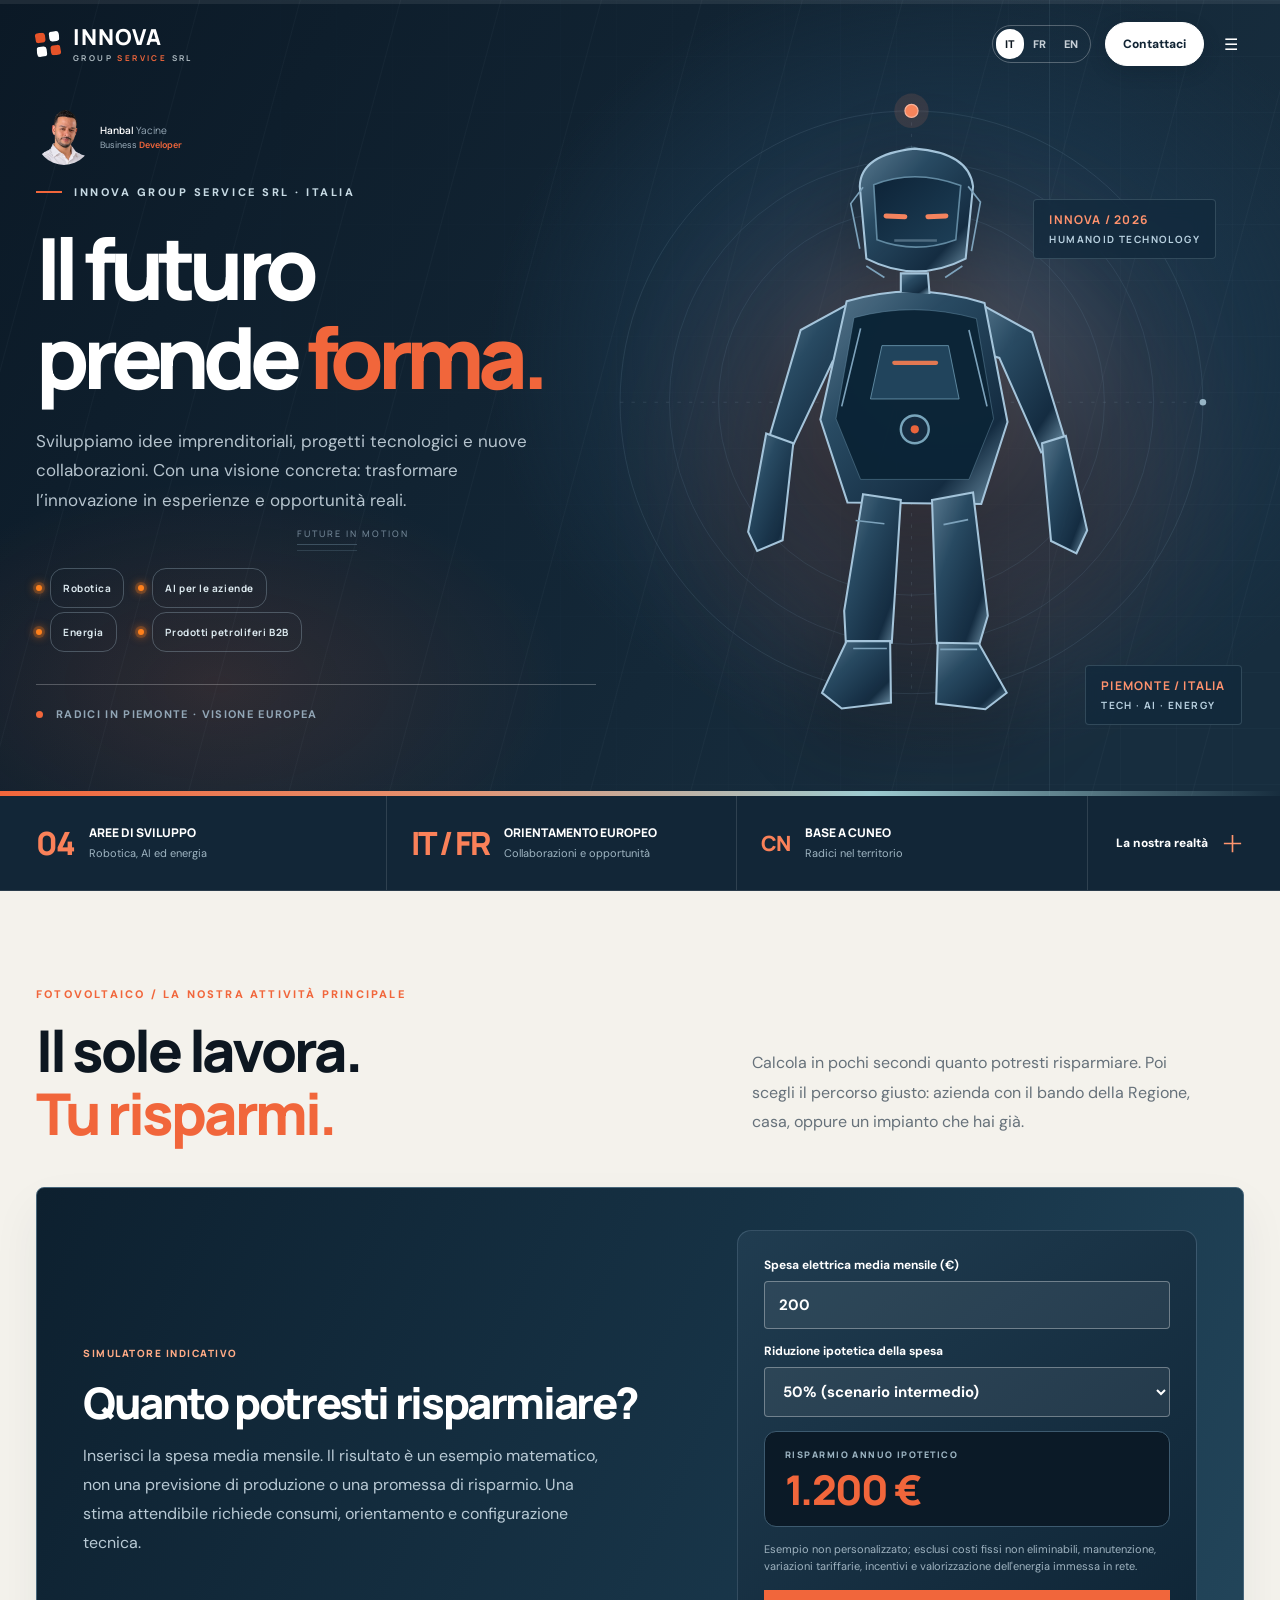
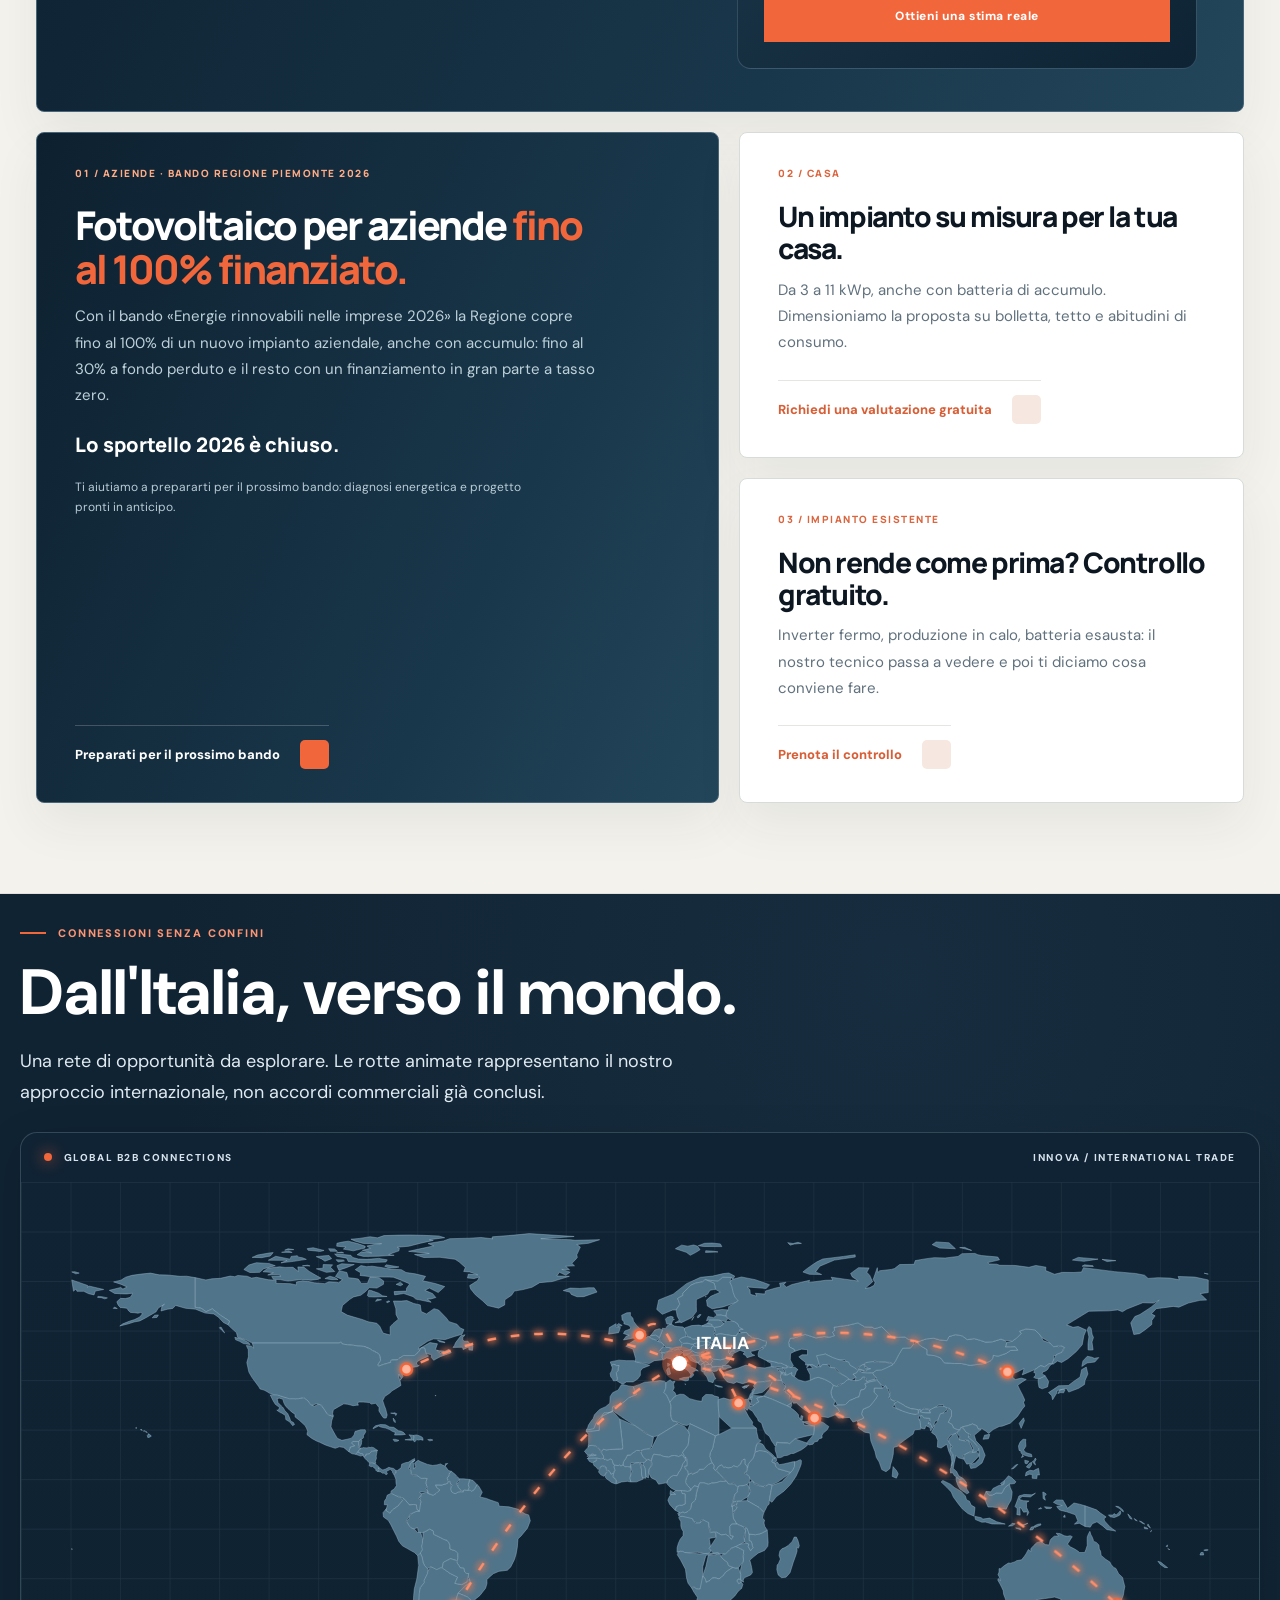
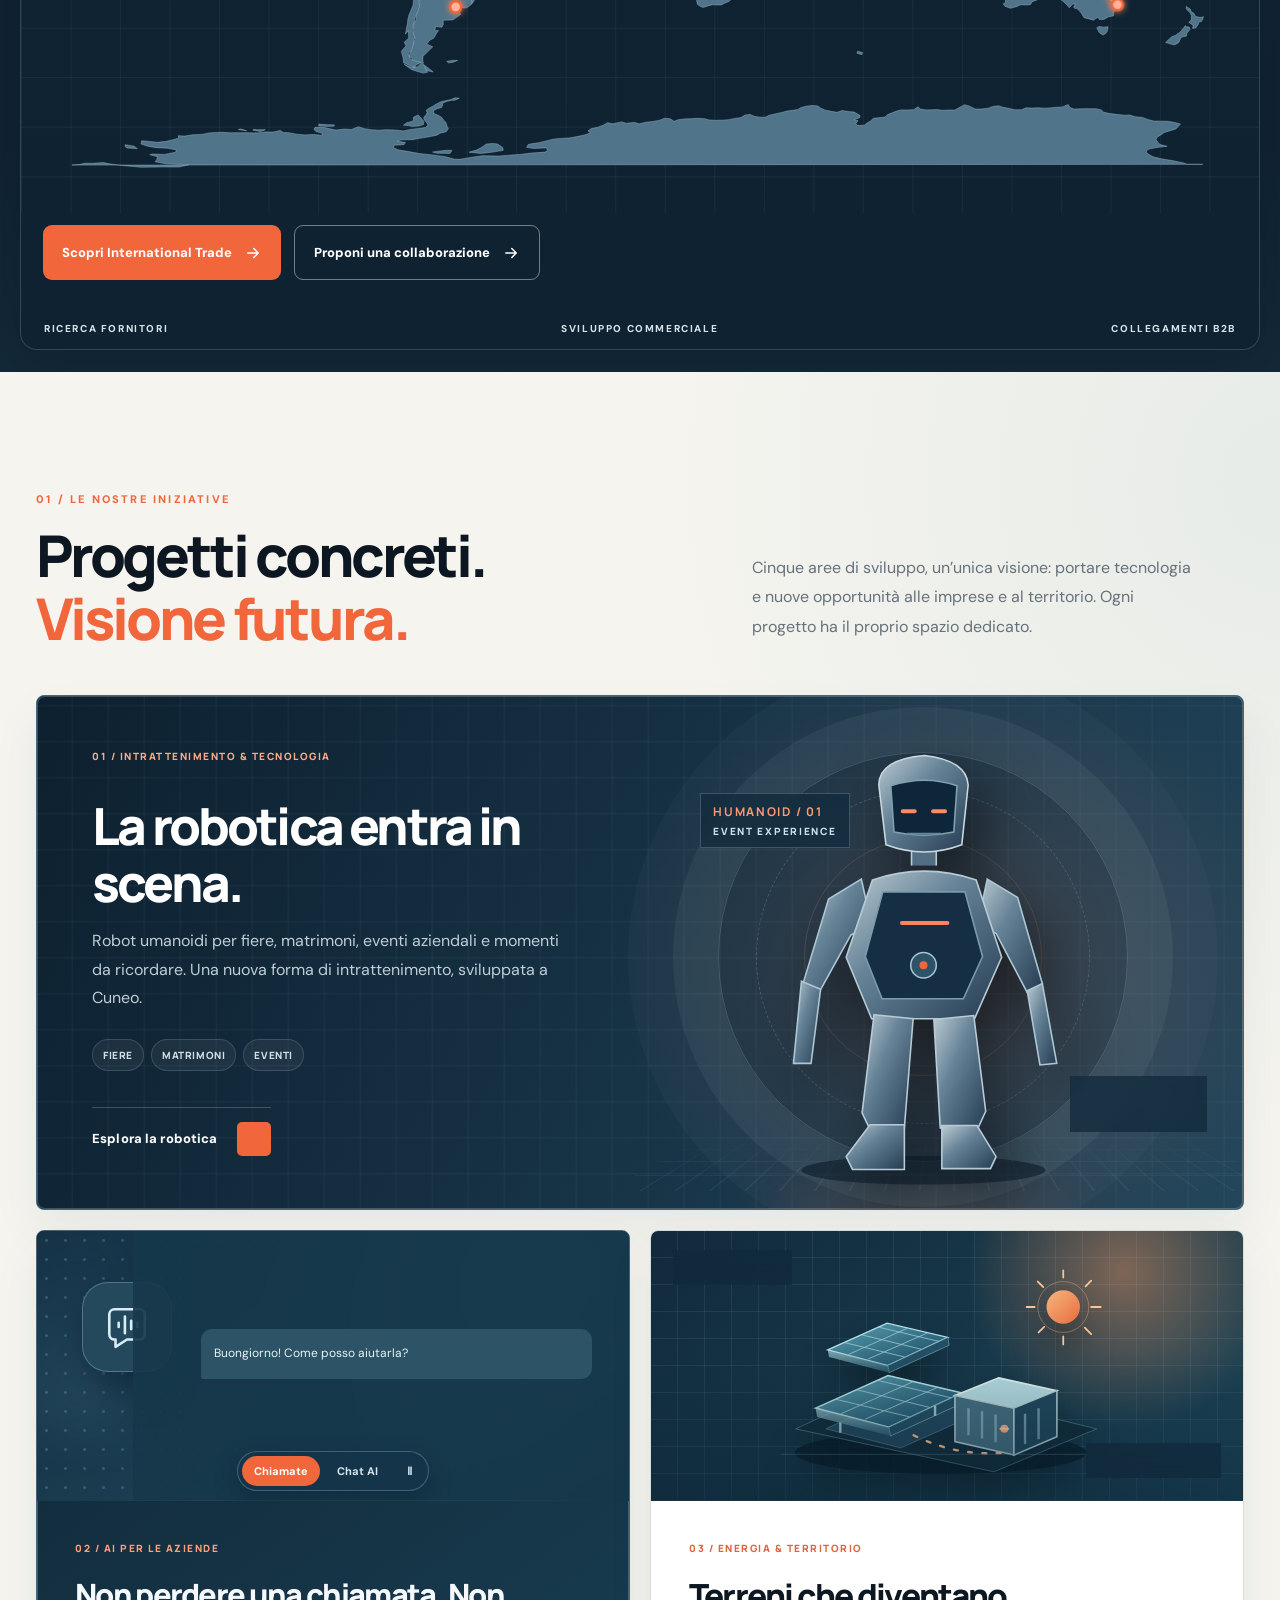
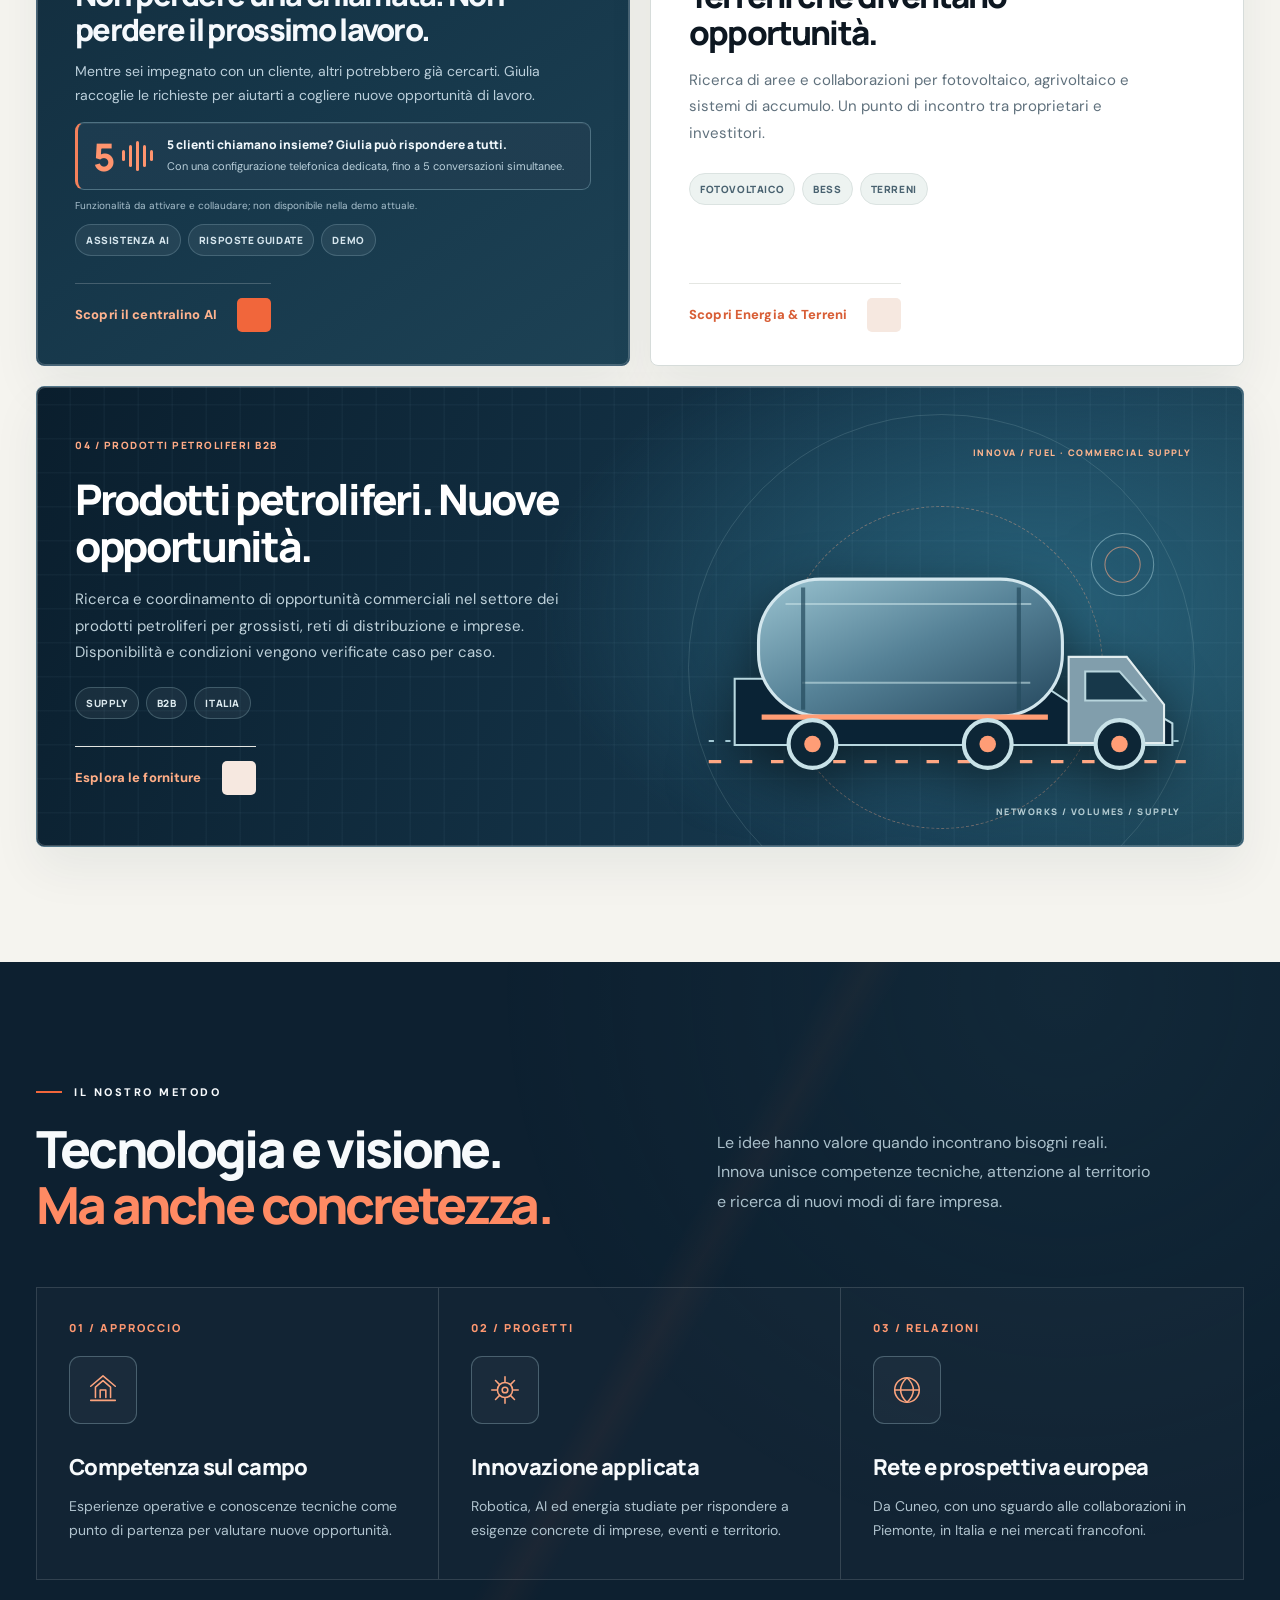
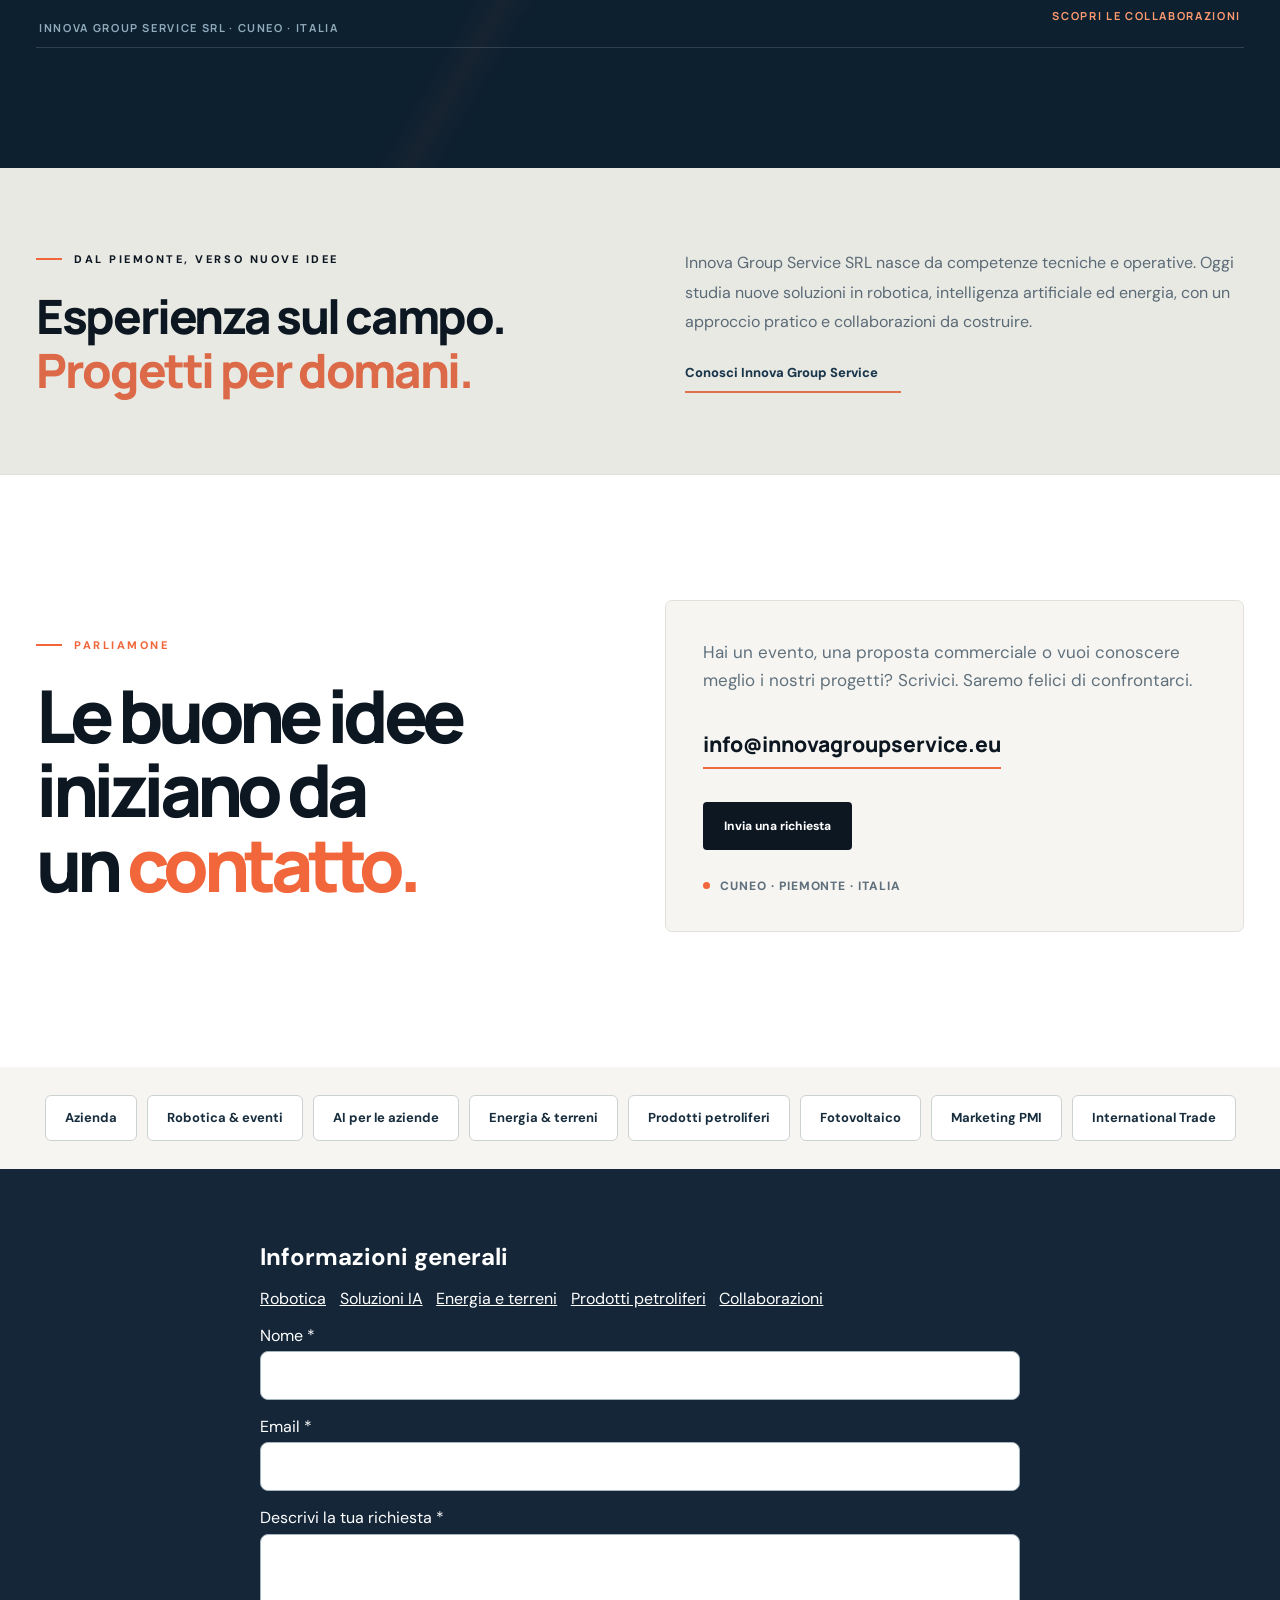
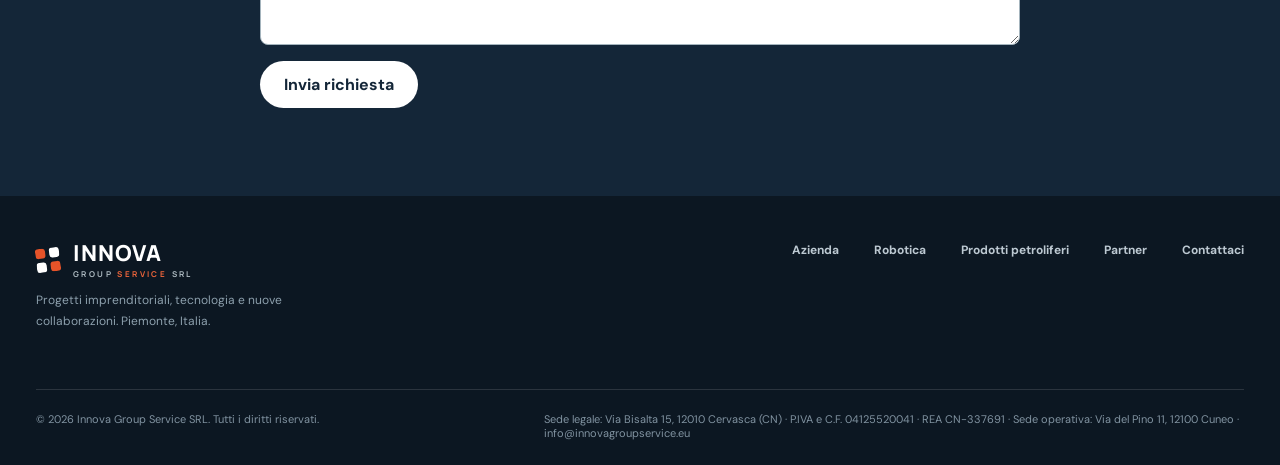
==== commit a3f15e1a: "Risparmio in home, meno arancione e foto di montaggi su tetto e balconi - Home: la sezione Fotovolta" ====
--- a/index.html
+++ b/index.html
@@ -365,6 +365,37 @@
 @media(max-width:760px){.home-page .robot-hud--left{display:none}.home-page .hub-robot-stage{height:290px;margin-top:8px}}
 @media(min-width:1281px) and (max-width:1400px){.home-page .nav-links{gap:13px}.home-page .nav-links a{font-size:12px}}
 
+/* 17/11/2026 sera: simulatore del risparmio in home */
+.fvh-sim{display:grid;grid-template-columns:1fr minmax(0,460px);gap:50px;align-items:center;margin-bottom:20px;padding:42px 46px;border:1px solid #47667a;border-radius:8px;background:linear-gradient(115deg,#0d202f 0%,#19374b 66%,#23465b 100%);color:#fff;box-shadow:0 22px 48px #142b3910}
+.fvh-sim .fvh-index{color:#ffab86}
+.fvh-sim h3{font:800 clamp(32px,3.4vw,50px)/1.06 'Manrope',sans-serif;letter-spacing:-.055em;margin:18px 0 16px}
+.fvh-sim-copy p{font-size:16px;line-height:1.8;color:#b9cad5;max-width:520px;margin:0}
+.fvh-sim-form{display:flex;flex-direction:column;gap:14px;padding:26px;border:1px solid #66859c66;border-radius:14px;background:linear-gradient(145deg,#203c50,#0e2435)}
+.fvh-sim-form label{display:flex;flex-direction:column;gap:8px;font-size:12px;font-weight:700;color:#fff}
+.fvh-sim-form input,.fvh-sim-form select{font:inherit;font-size:15px;padding:13px 14px;border:1px solid #ffffff55;background:#ffffff12;color:#fff;border-radius:4px}
+.fvh-sim-form select option{color:#112434}
+.fvh-sim-result{border:1px solid #3d5a6f;background:#0b1a27;border-radius:12px;padding:16px 20px}
+.fvh-sim-result span{display:block;font:800 9px 'Manrope',sans-serif;letter-spacing:.16em;color:#9eb6c4;text-transform:uppercase}
+.fvh-sim-result strong{display:block;margin-top:8px;font:800 clamp(34px,3.2vw,44px)/1 'Manrope',sans-serif;letter-spacing:-.04em;color:var(--orange)}
+.fvh-sim-note{margin:0;font-size:11px;line-height:1.6;color:#9fb3c0}
+.fvh-sim-btn{display:flex;align-items:center;justify-content:center;min-height:52px;background:var(--orange);color:#fff;font-size:12px;font-weight:800;letter-spacing:.04em;transition:background .2s}
+.fvh-sim-btn:hover{background:#e5572d}
+@media(max-width:900px){.fvh-sim{grid-template-columns:1fr;gap:28px;padding:32px 28px}}
+@media(max-width:760px){.fvh-sim{padding:28px 22px;margin-bottom:14px}.fvh-sim-form{padding:20px}.fvh-sim-copy p{font-size:14px}}
+
+/* 17/11/2026 sera: fascia contatti bianca, l'arancione resta solo come accento */
+.home-page .contact{background:#fff!important;color:var(--ink)!important;border-top:1px solid #e2e0d8}
+.home-page .contact:before,.home-page .contact:after{display:none!important}
+.home-page .contact .eyebrow{color:var(--orange)!important}
+.home-page .contact .eyebrow:before{background:var(--orange)!important}
+.home-page .contact h2{color:var(--ink)!important}
+.home-page .contact h2 span{color:var(--orange)!important}
+.home-page .contact-right{background:#f6f5f1!important;border:1px solid #e2e0d8!important;box-shadow:none!important}
+.home-page .contact-right p{color:#60717d!important}
+.home-page .contact-email{color:var(--ink)!important;border-bottom-color:var(--orange)!important}
+.home-page .contact-btn{background:var(--ink)!important;color:#fff!important}
+.home-page .contact-meta{color:#60717d!important}
+.home-page .contact-meta i{background:var(--orange)!important}
 </style>
 </head>
 <body class="home-page"><div id="page-scroll-progress" aria-hidden="true"><div id="page-scroll-progress-fill"></div></div>
@@ -429,8 +460,22 @@
 <section class="fvh" id="fotovoltaico" aria-labelledby="fvhTitle">
   <div class="container">
     <div class="fvh-head">
-      <div><div class="section-number">FOTOVOLTAICO / LA NOSTRA ATTIVITÀ PRINCIPALE</div><h2 class="section-title" id="fvhTitle">Energia dal sole.<br><span>Per aziende e famiglie.</span></h2></div>
-      <p class="fvh-intro">Impianti fotovoltaici in provincia di Cuneo: per le imprese che vogliono usare il bando della Regione, per le case e per chi ha già un impianto da rimettere in forma.</p>
+      <div><div class="section-number">FOTOVOLTAICO / LA NOSTRA ATTIVITÀ PRINCIPALE</div><h2 class="section-title" id="fvhTitle">Il sole lavora.<br><span>Tu risparmi.</span></h2></div>
+      <p class="fvh-intro">Calcola in pochi secondi quanto potresti risparmiare. Poi scegli il percorso giusto: azienda con il bando della Regione, casa, oppure un impianto che hai già.</p>
+    </div>
+    <div class="fvh-sim" id="risparmio">
+      <div class="fvh-sim-copy">
+        <span class="fvh-index">SIMULATORE INDICATIVO</span>
+        <h3>Quanto potresti risparmiare?</h3>
+        <p>Inserisci la spesa media mensile. Il risultato è un esempio matematico, non una previsione di produzione o una promessa di risparmio. Una stima attendibile richiede consumi, orientamento e configurazione tecnica.</p>
+      </div>
+      <div class="fvh-sim-form">
+        <label>Spesa elettrica media mensile (€)<input id="fvhBill" type="number" min="0" max="10000" value="200" inputmode="numeric"></label>
+        <label>Riduzione ipotetica della spesa<select id="fvhPct"><option value="30">30% (scenario prudente)</option><option value="50" selected>50% (scenario intermedio)</option><option value="65">65% (scenario elevato)</option></select></label>
+        <div class="fvh-sim-result"><span>Risparmio annuo ipotetico</span><strong id="fvhAnnual">1200 €</strong></div>
+        <p class="fvh-sim-note">Esempio non personalizzato; esclusi costi fissi non eliminabili, manutenzione, variazioni tariffarie, incentivi e valorizzazione dell'energia immessa in rete.</p>
+        <a class="fvh-sim-btn" href="/fotovoltaico-casa.html#preventivo">Ottieni una stima reale</a>
+      </div>
     </div>
     <div class="fvh-grid">
       <a class="fvh-card fvh-card--bando" href="/fotovoltaico-aziende.html">
@@ -457,6 +502,7 @@
     </div>
   </div>
   <script>
+    (function(){var b=document.getElementById('fvhBill'),p=document.getElementById('fvhPct'),o=document.getElementById('fvhAnnual');if(!b)return;function c(){var n=Math.max(0,Number(b.value)||0);o.textContent=(n*12*Number(p.value)/100).toLocaleString('it-IT',{style:'currency',currency:'EUR',maximumFractionDigits:0})}b.addEventListener('input',c);p.addEventListener('change',c);c()})();
     (function(){var end=Date.parse('2026-11-27T12:00:00+01:00');var box=document.getElementById('fvhTimer');if(!box)return;function p(n){return String(n).padStart(2,'0')}var iv;function tick(){var ms=end-Date.now();if(ms<=0){box.outerHTML='<div class="fvh-closed">Lo sportello 2026 è chiuso.</div>';var l=document.getElementById('fvhTimerLabel');if(l)l.style.display='none';var n=document.getElementById('fvhNote');if(n)n.textContent='Ti aiutiamo a prepararti per il prossimo bando: diagnosi energetica e progetto pronti in anticipo.';var t=document.getElementById('fvhLinkText');if(t)t.textContent='Preparati per il prossimo bando';if(iv)clearInterval(iv);return}var t=Math.floor(ms/1000);document.getElementById('fvhD').textContent=Math.floor(t/86400);document.getElementById('fvhH').textContent=p(Math.floor(t%86400/3600));document.getElementById('fvhM').textContent=p(Math.floor(t%3600/60));document.getElementById('fvhS').textContent=p(t%60)}tick();iv=setInterval(tick,1000)})();
   </script>
 </section>
--- a/richieste.css
+++ b/richieste.css
@@ -109,3 +109,17 @@
   .home-page .quick-sections a:hover,.home-page .premium-hub a.hub-card:hover,
   .btn-primary:hover,.contact-btn:hover{transform:none}
 }
+
+/* 17/11/2026: fasce contatti bianche e bottone Contattaci bianco; l'arancione resta solo come accento */
+body .contact{background:#fff;color:#0d1721;border-top:1px solid #e2e0d8}
+body .contact .eyebrow{color:#f1663b}
+body .contact .eyebrow:before{background:#f1663b}
+body .contact h2 span{color:#f1663b!important}
+body .contact-right p{color:#60717d}
+body .contact-email{color:#0d1721;border-bottom-color:#f1663b}
+body .contact-btn{background:#0d1721;color:#fff}
+.site-header .header-cta{background:#fff;color:#112434;border-color:#fff;box-shadow:0 6px 18px #0b172333}
+.site-header .header-cta *{color:inherit}
+.site-header .header-cta::after{border-color:#ffffffaa}
+.site-header .header-cta:hover,.site-header .header-cta:focus-visible{background:#f4f2ec;color:#112434;box-shadow:0 8px 22px #0b172344}
+@media(max-width:760px){body .site-header .header-cta{background:#112434;color:#fff;border-color:#ffffff55;box-shadow:0 8px 24px #0b172366}}
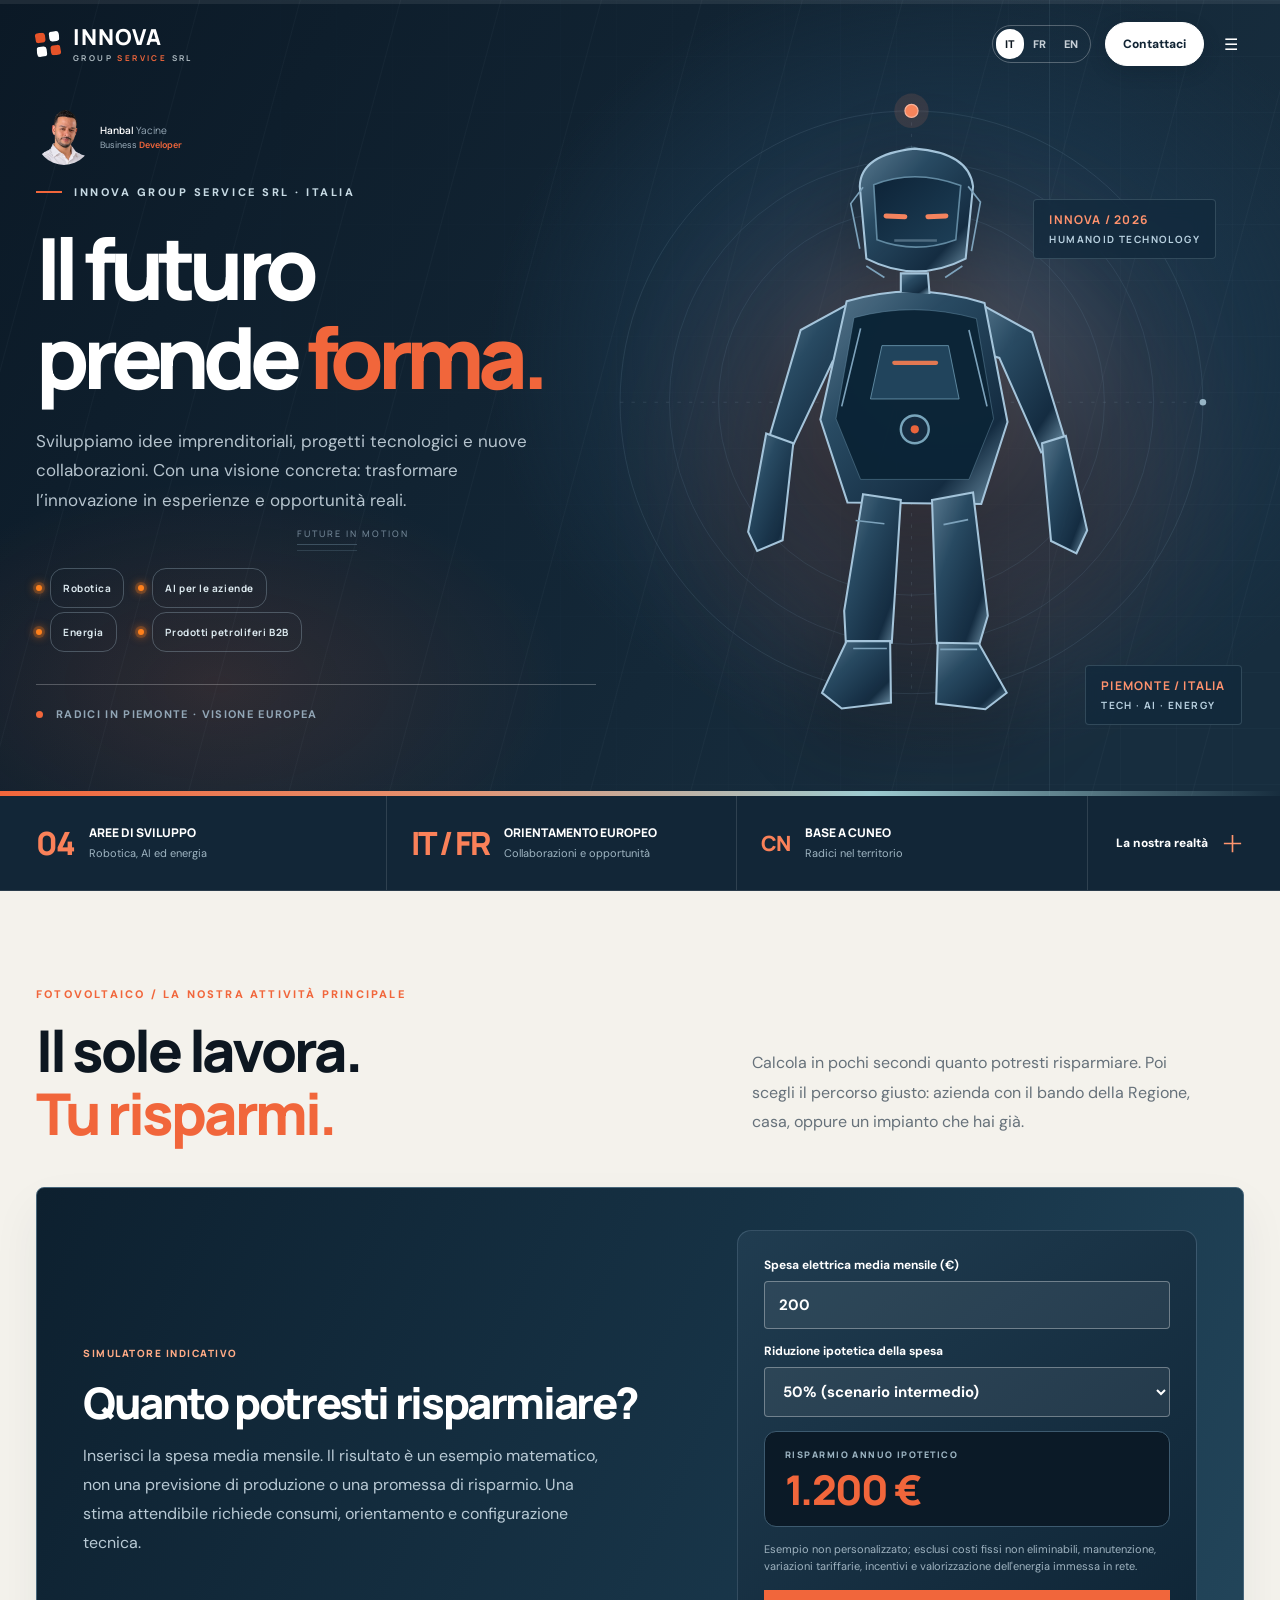
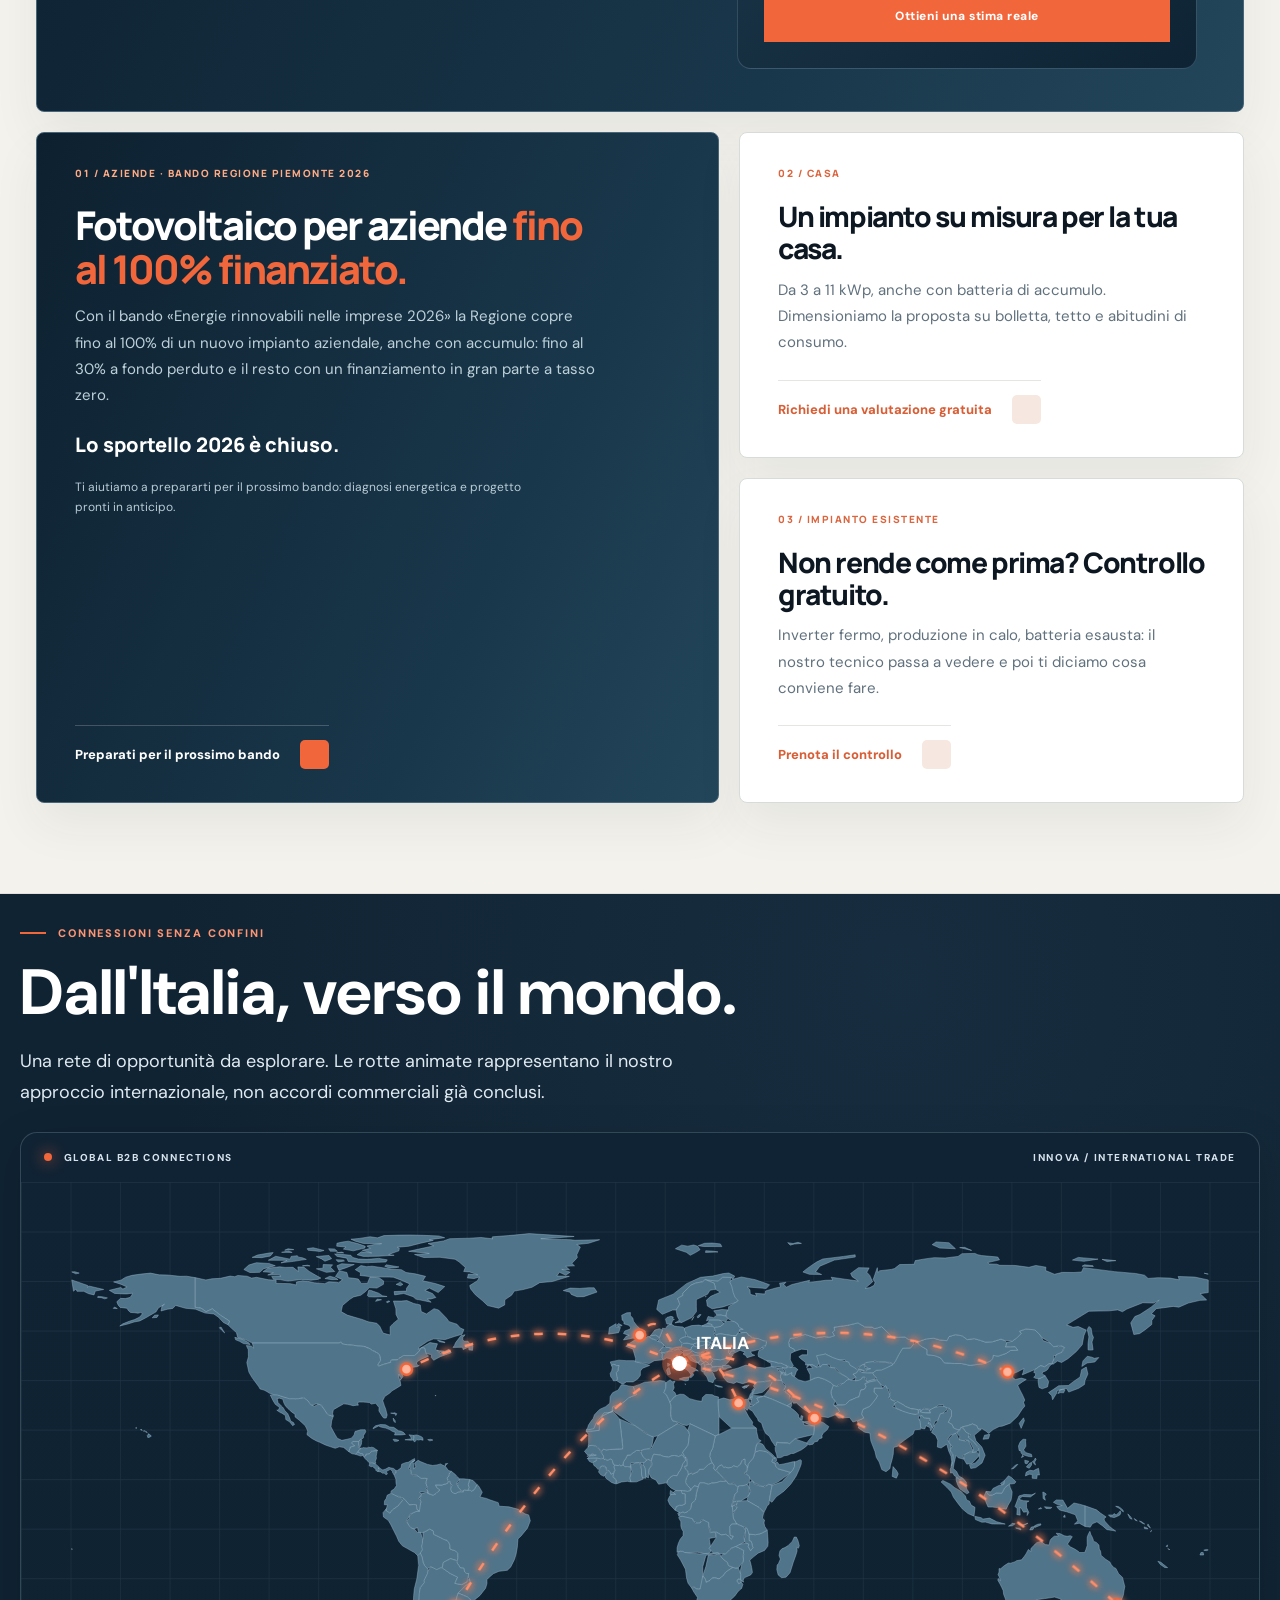
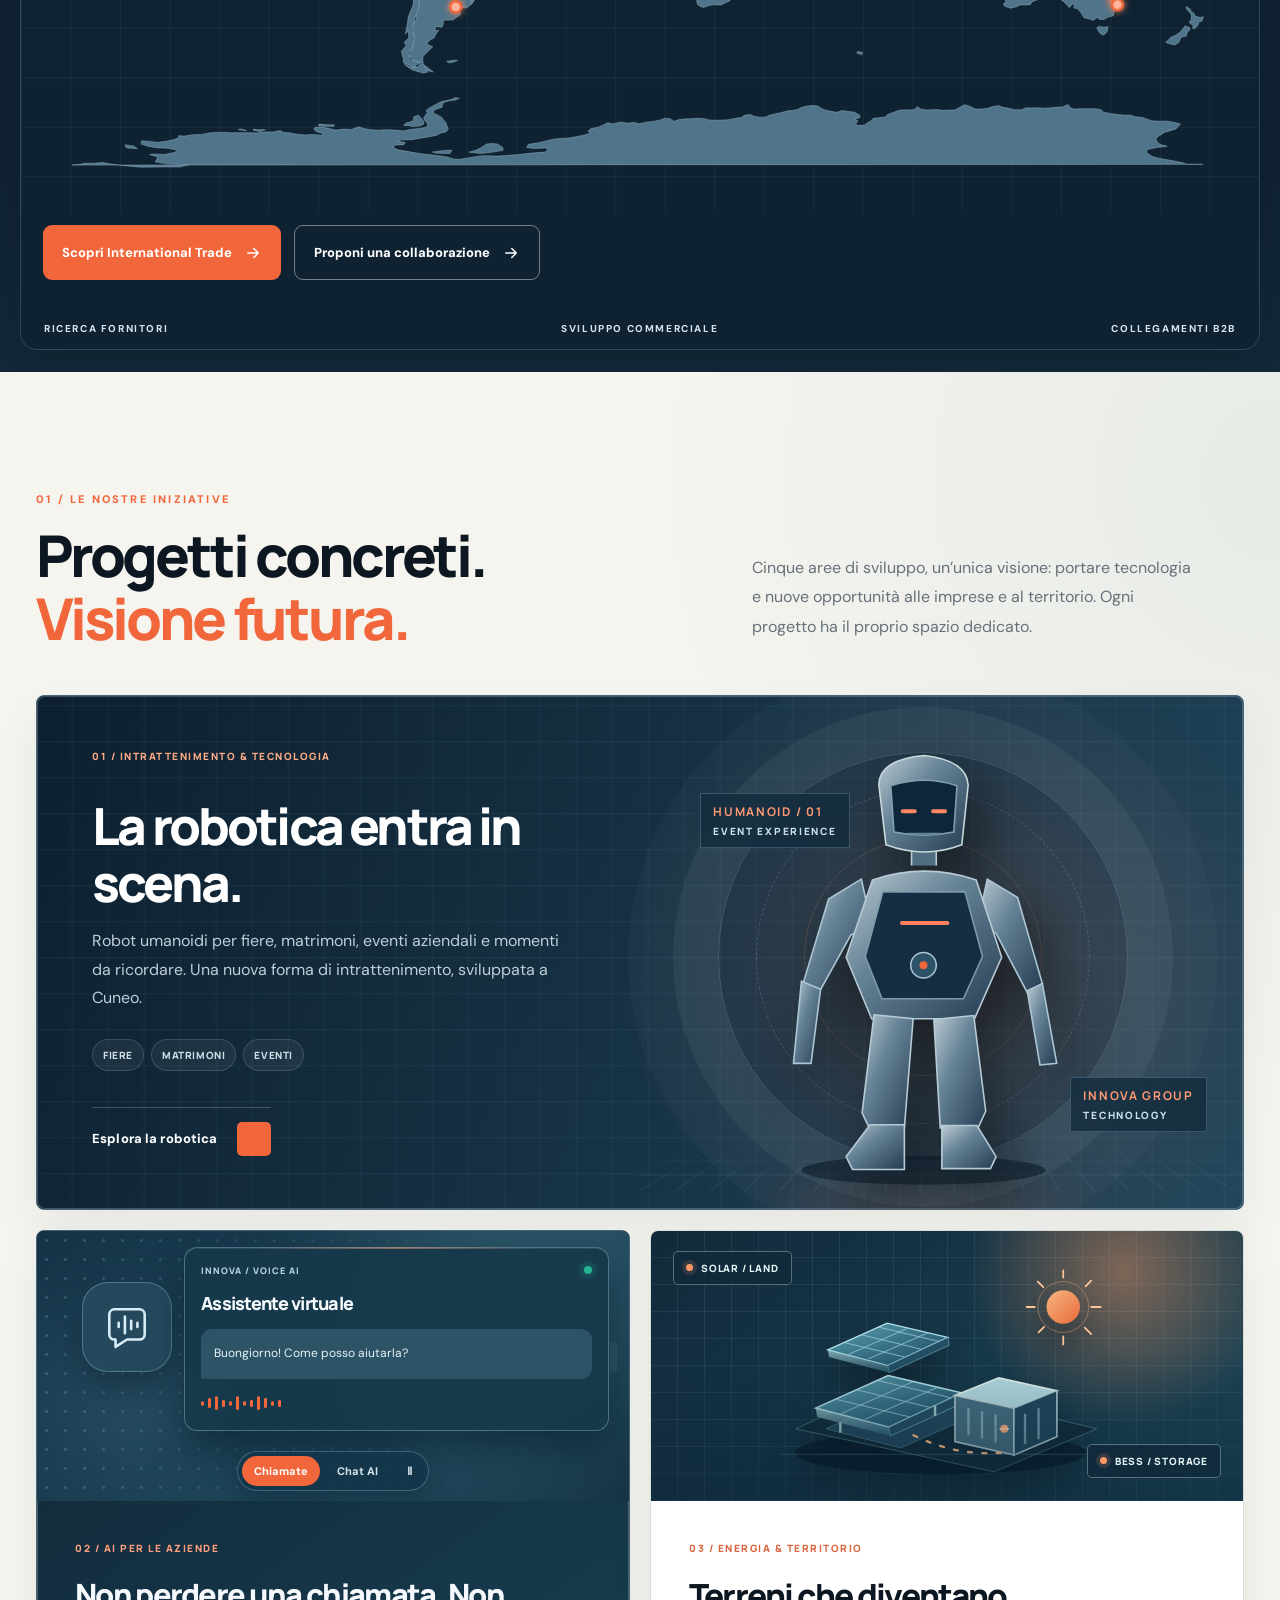
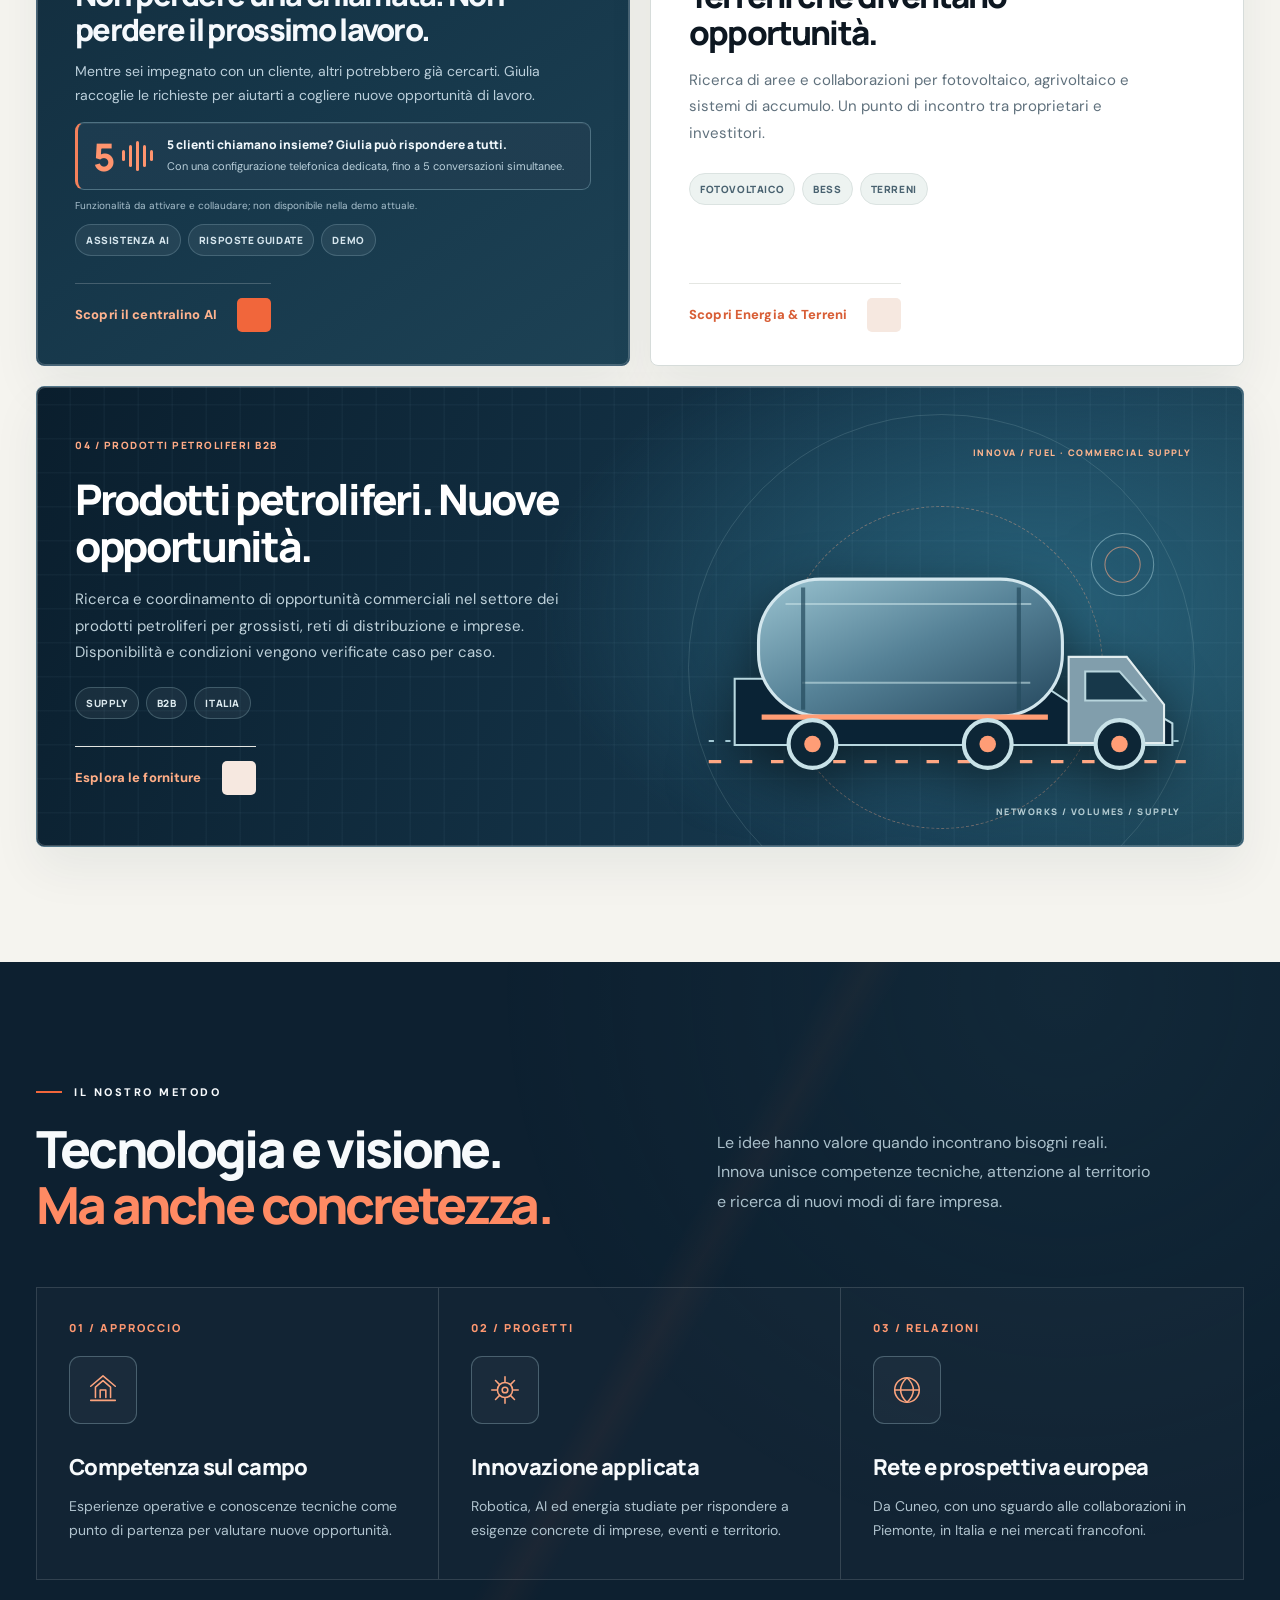
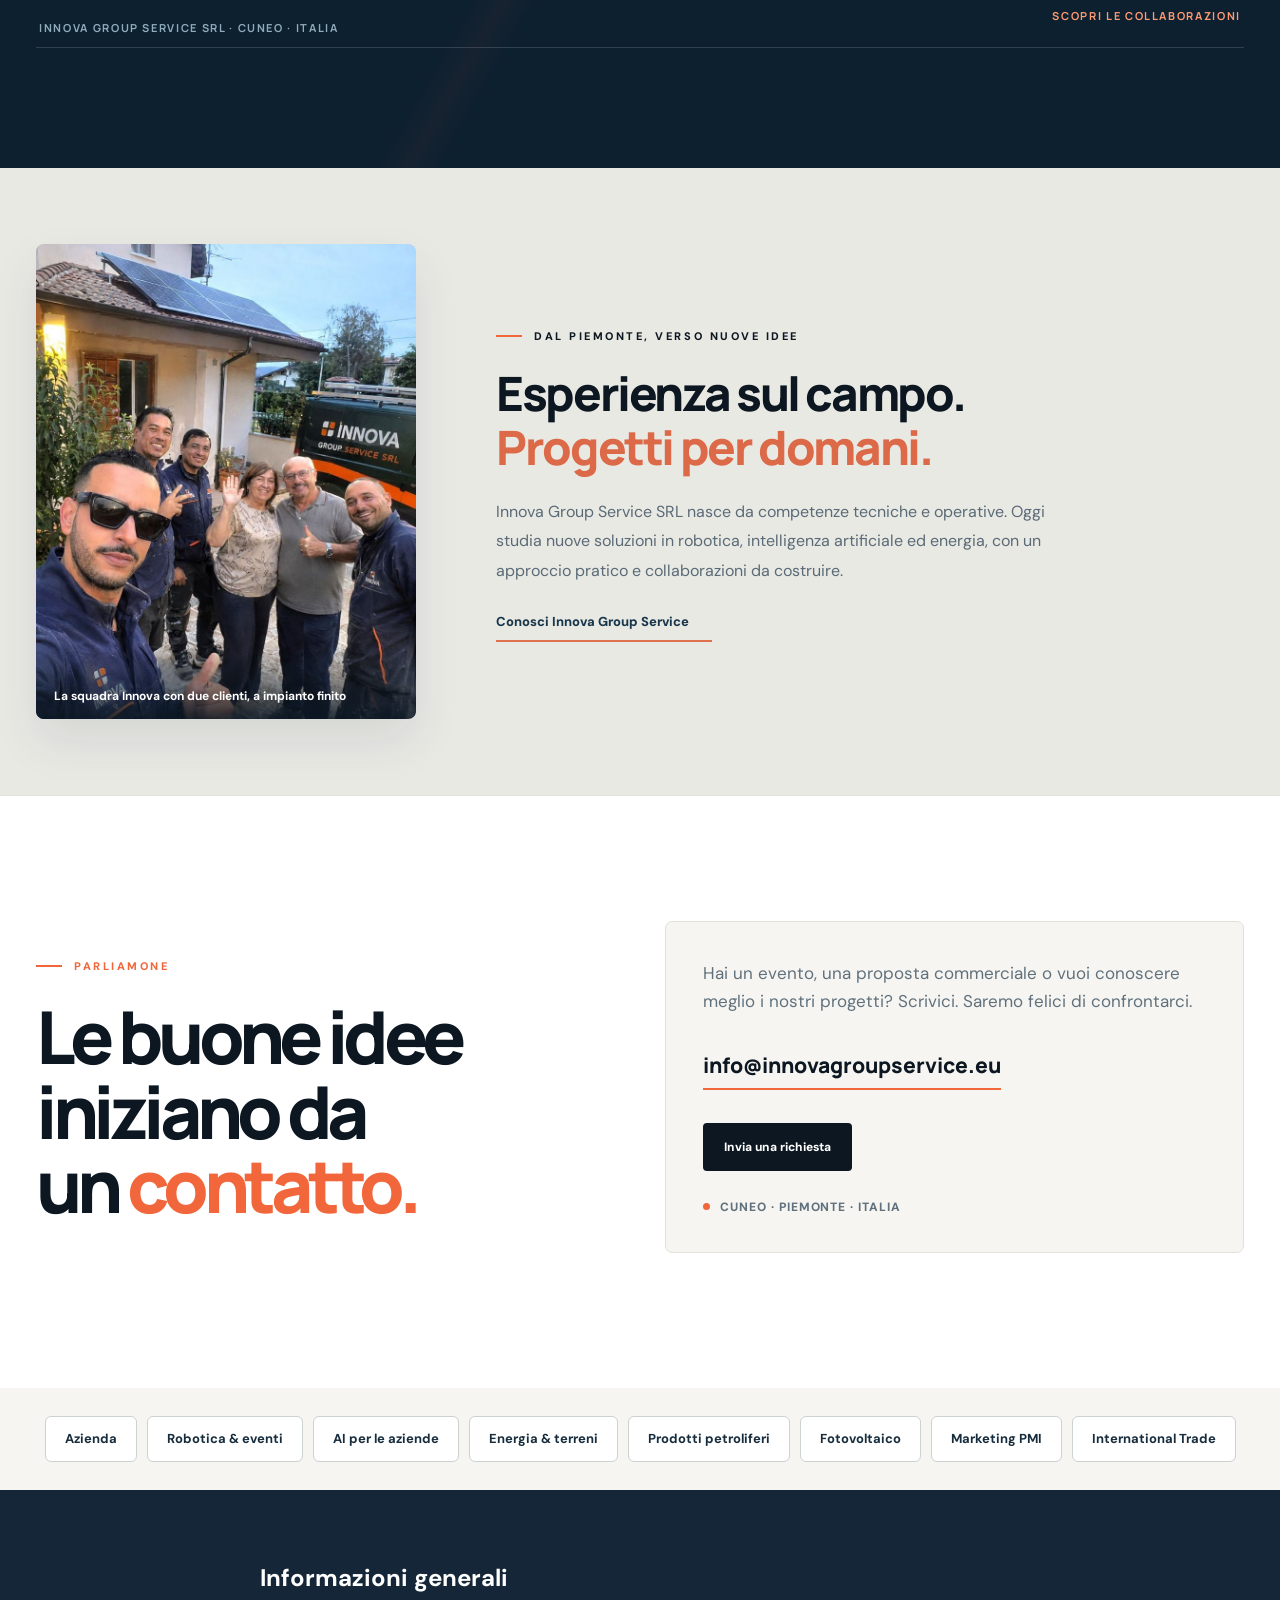
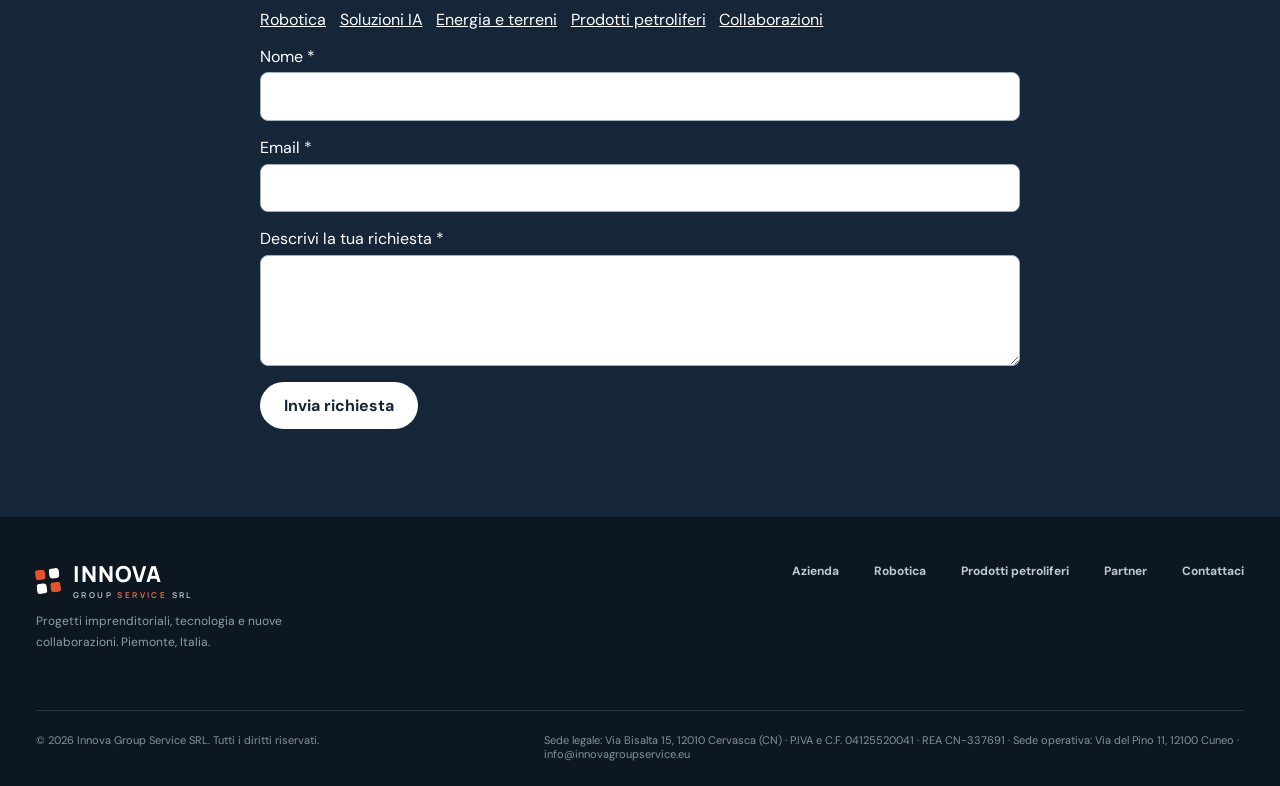
==== commit 5daeadc9: "Foto dei lavori Innova nelle pagine del sito - Nove foto di cantieri Innova in assets/foto (800px, l" ====
--- a/index.html
+++ b/index.html
@@ -396,6 +396,14 @@
 .home-page .contact-btn{background:var(--ink)!important;color:#fff!important}
 .home-page .contact-meta{color:#60717d!important}
 .home-page .contact-meta i{background:var(--orange)!important}
+/* 17/11/2026: foto vera della squadra nella sezione Esperienza sul campo */
+.team-photo{position:relative;margin:0;border-radius:8px;overflow:hidden;aspect-ratio:4/5;background:#d9dcd8;box-shadow:0 22px 48px #142b3918}.team-photo img{display:block;width:100%;height:100%;object-fit:cover}.team-photo figcaption{position:absolute;left:0;right:0;bottom:0;padding:44px 18px 14px;background:linear-gradient(transparent,#0b1723e0);color:#fff;font-size:12px;font-weight:700;line-height:1.5}
+.home-page .hub-about-inner{grid-template-columns:minmax(0,380px) 1fr;grid-template-rows:auto auto;column-gap:80px;row-gap:22px;align-items:stretch}
+.home-page .hub-about .team-photo{grid-row:1/3}
+.home-page .hub-about-main{align-self:end}
+.home-page .hub-about-right{align-self:start}
+@media(max-width:900px){.home-page .hub-about-inner{grid-template-columns:minmax(0,300px) 1fr;column-gap:40px}}
+@media(max-width:760px){.home-page .hub-about-inner{grid-template-columns:1fr;row-gap:22px}.home-page .hub-about .team-photo{grid-row:auto;order:2}.home-page .hub-about-main{order:1}.home-page .hub-about-right{order:3}}
 </style>
 </head>
 <body class="home-page"><div id="page-scroll-progress" aria-hidden="true"><div id="page-scroll-progress-fill"></div></div>
@@ -656,6 +664,7 @@
 
 <section class="hub-about">
   <div class="container hub-about-inner">
+    <figure class="team-photo"><img loading="lazy" src="/assets/foto/squadra-innova-selfie.jpg" alt="La squadra di Innova Group Service con due clienti davanti a un impianto fotovoltaico appena installato" style="object-position:50% 40%"><figcaption>La squadra Innova con due clienti, a impianto finito</figcaption></figure>
     <div class="hub-about-main"><div class="eyebrow" data-i18n="hubAboutKicker">DAL PIEMONTE, VERSO NUOVE IDEE</div><h2 data-i18n-html="hubAboutHeading">Esperienza sul campo.<br><span>Progetti per domani.</span></h2></div>
     <div class="hub-about-right"><p data-i18n="hubAboutText">Innova Group Service SRL nasce da competenze tecniche e operative. Oggi studia nuove soluzioni in robotica, intelligenza artificiale ed energia, con un approccio pratico e collaborazioni da costruire.</p><a href="/azienda.html" class="hub-about-link"><span data-i18n="hubAboutLink">Conosci Innova Group Service</span><span aria-hidden="true"></span></a></div>
   </div>
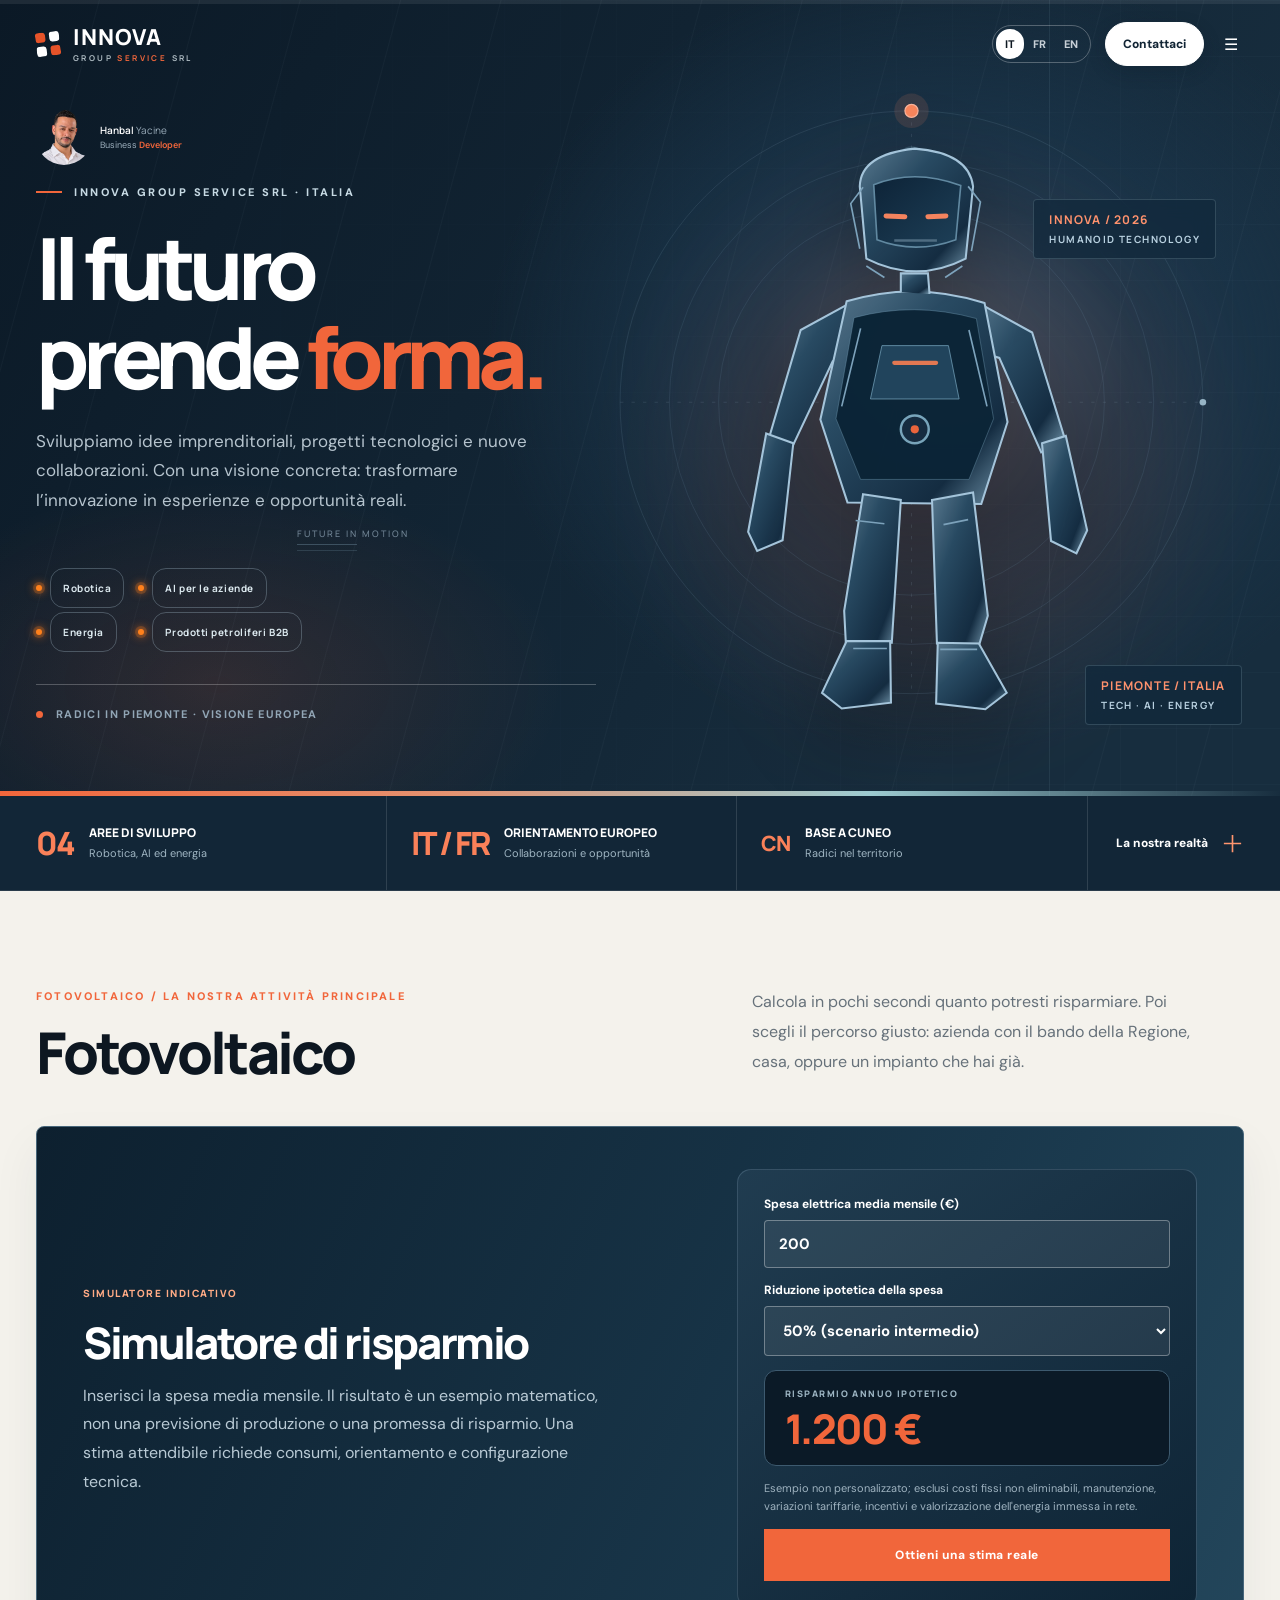
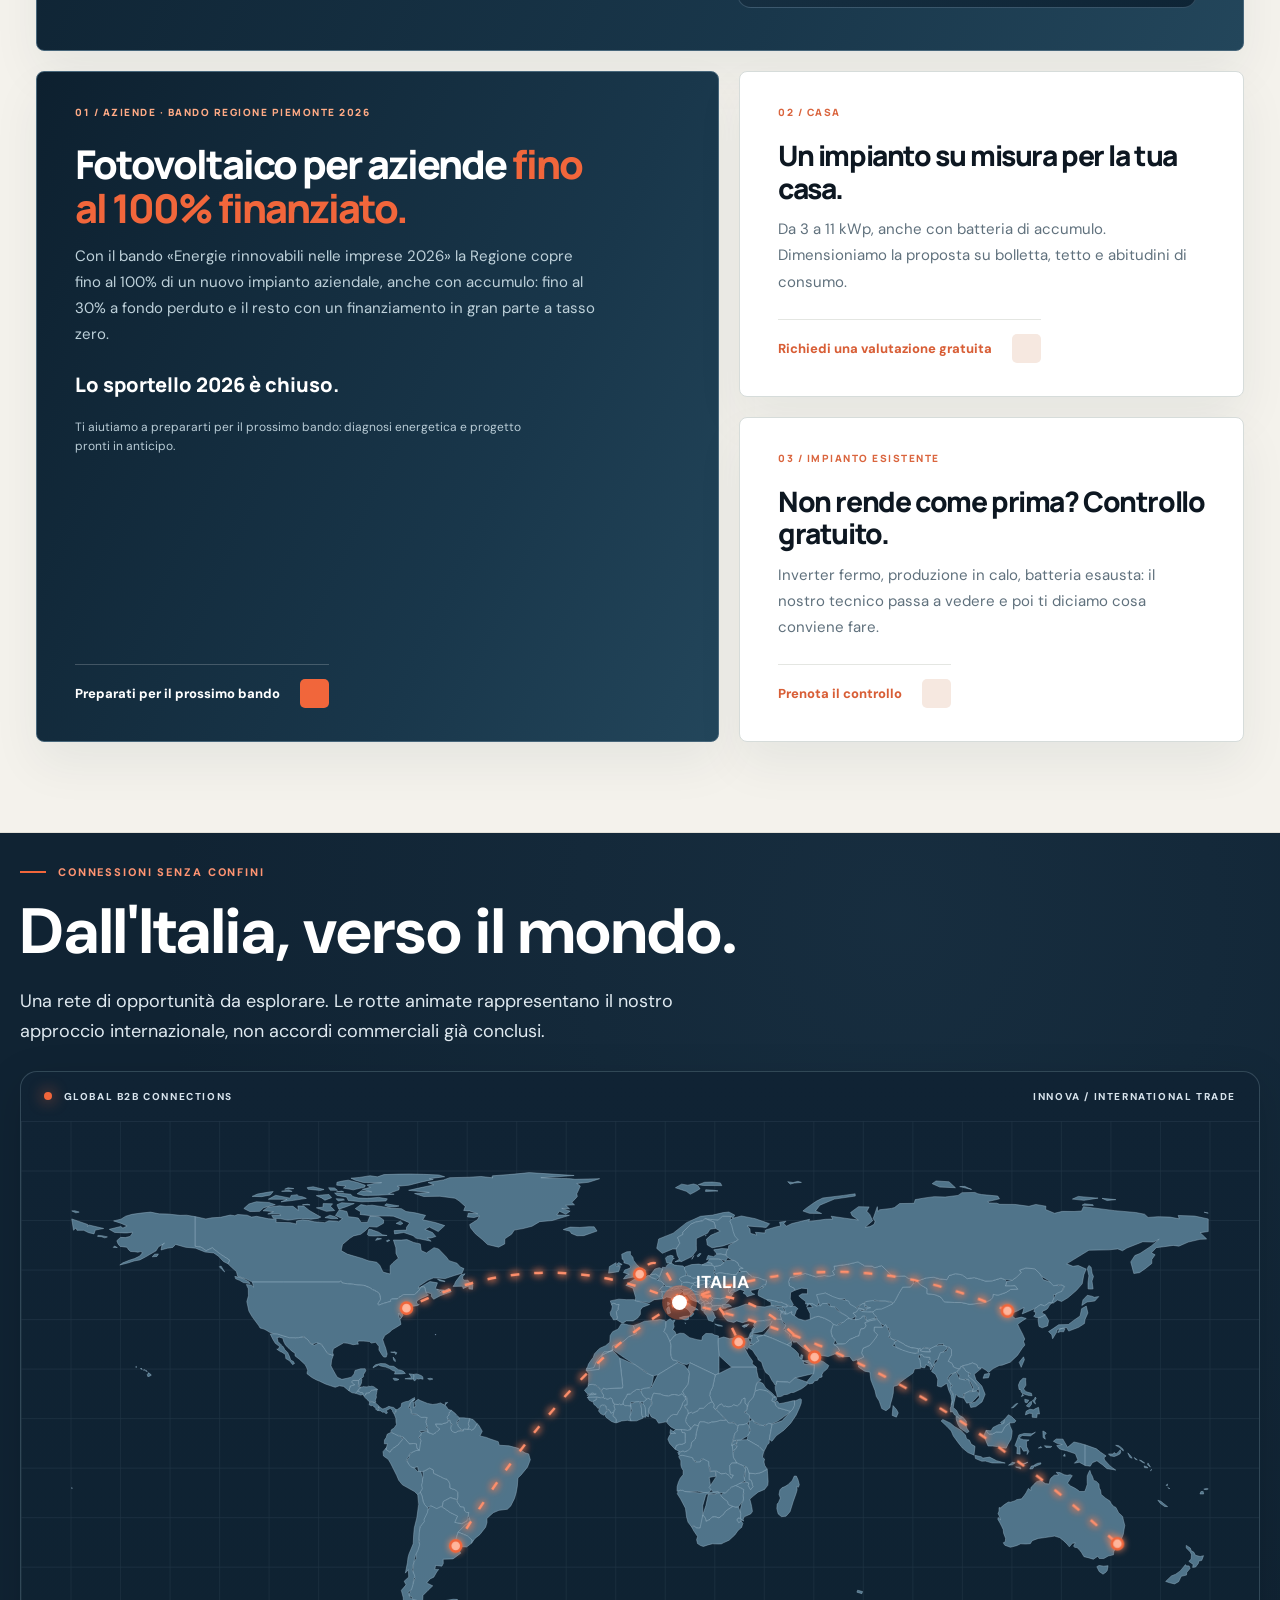
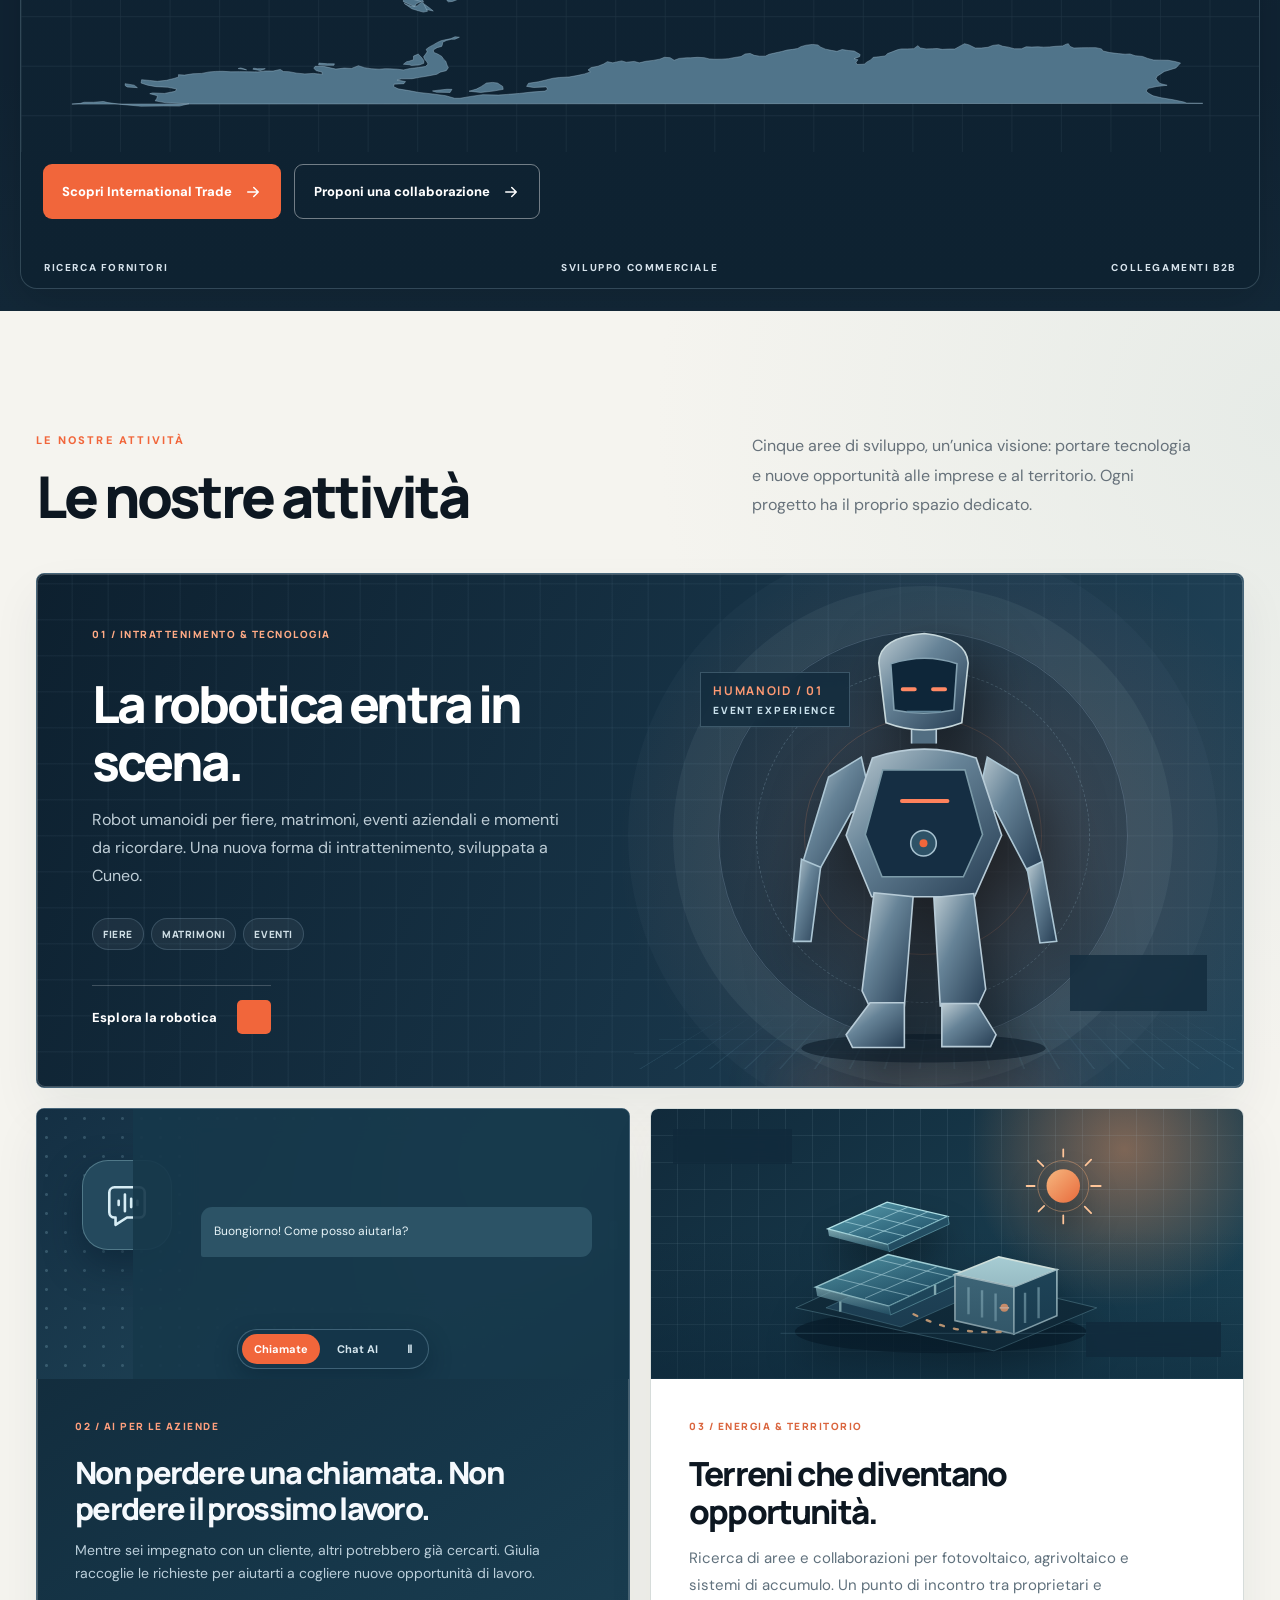
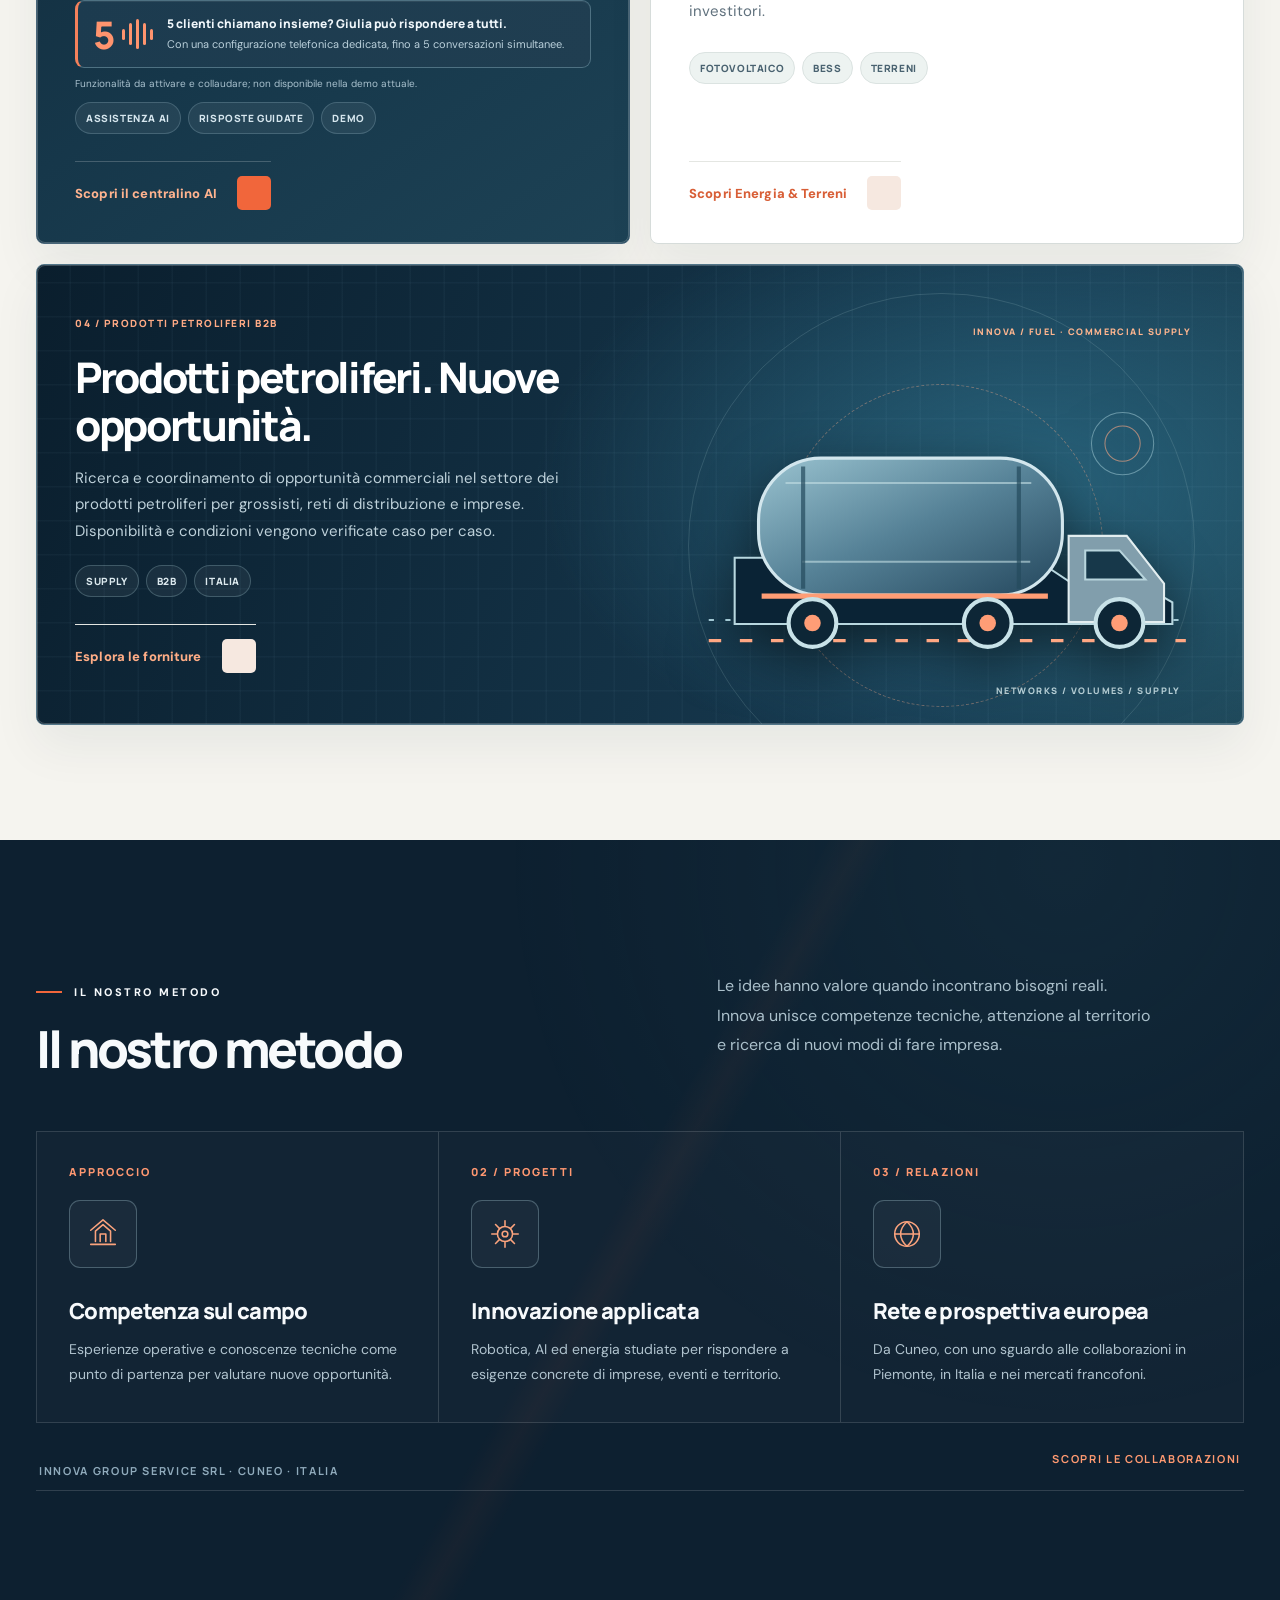
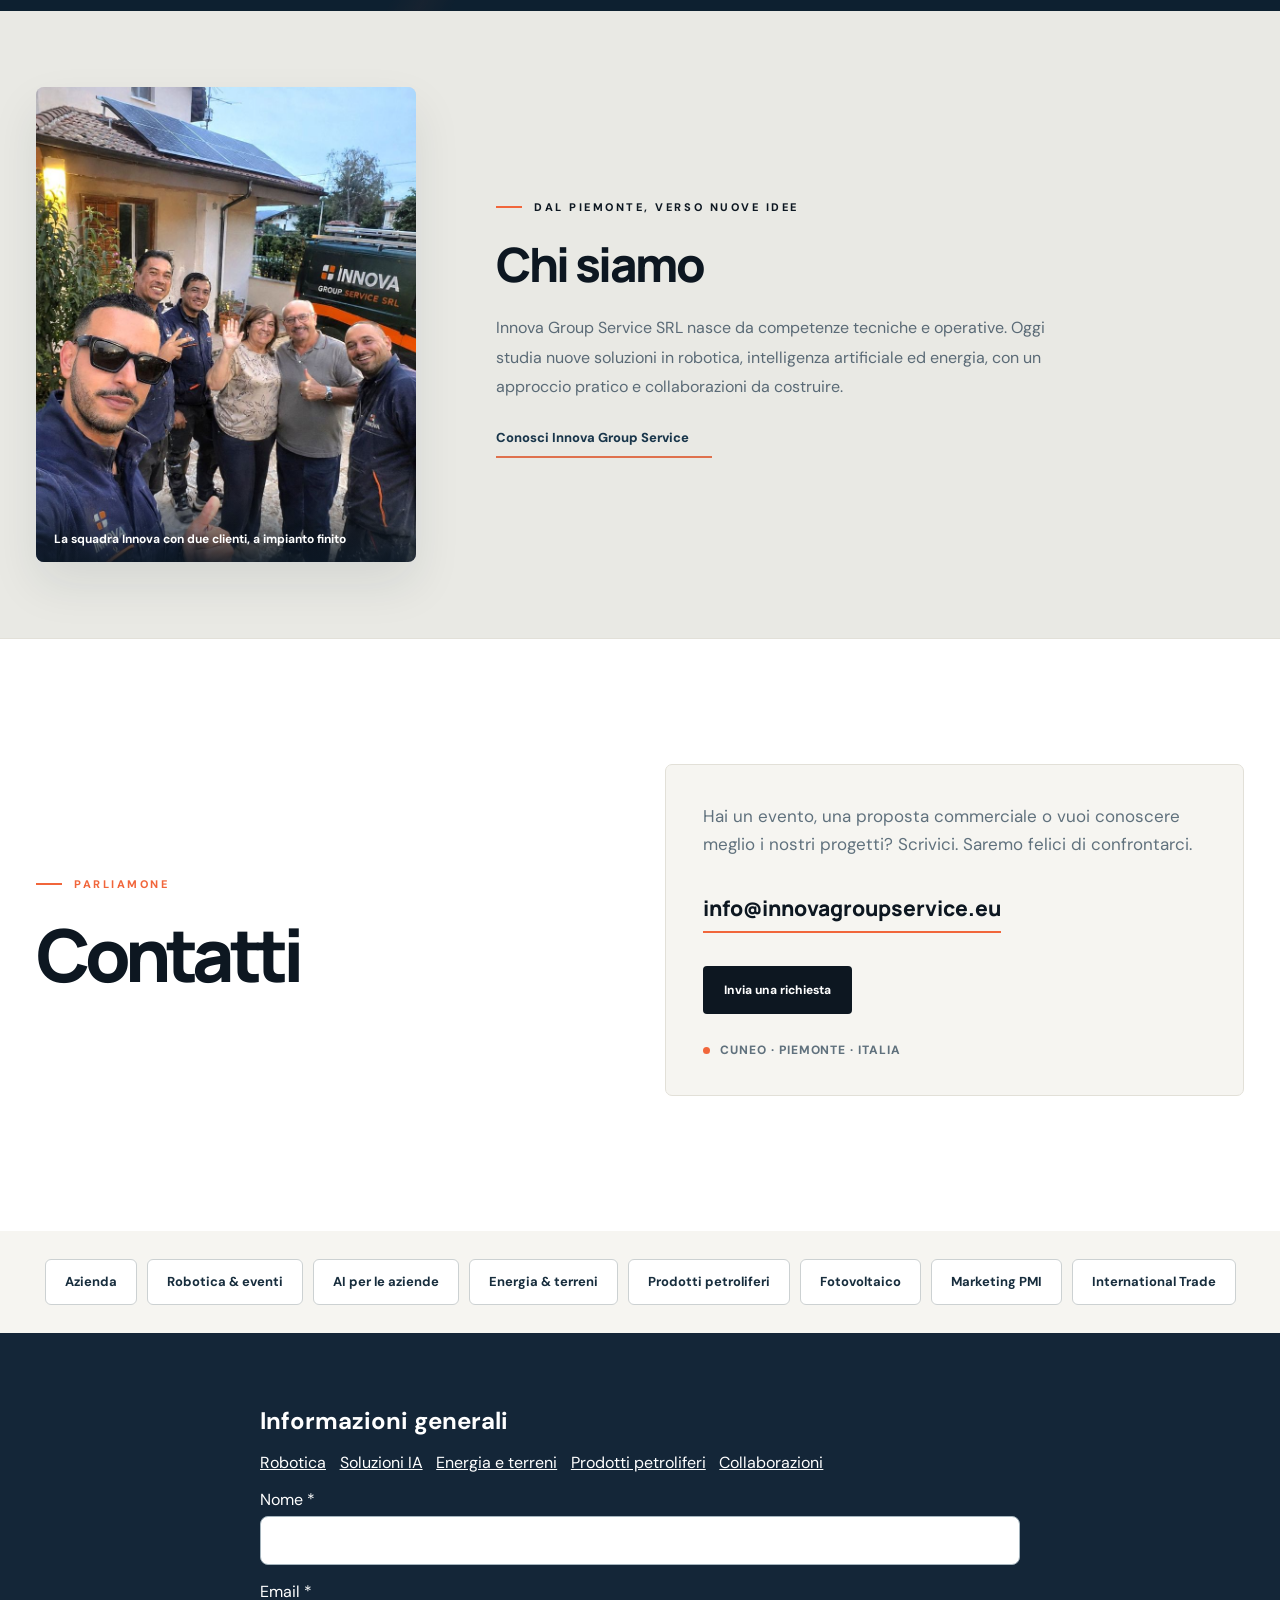
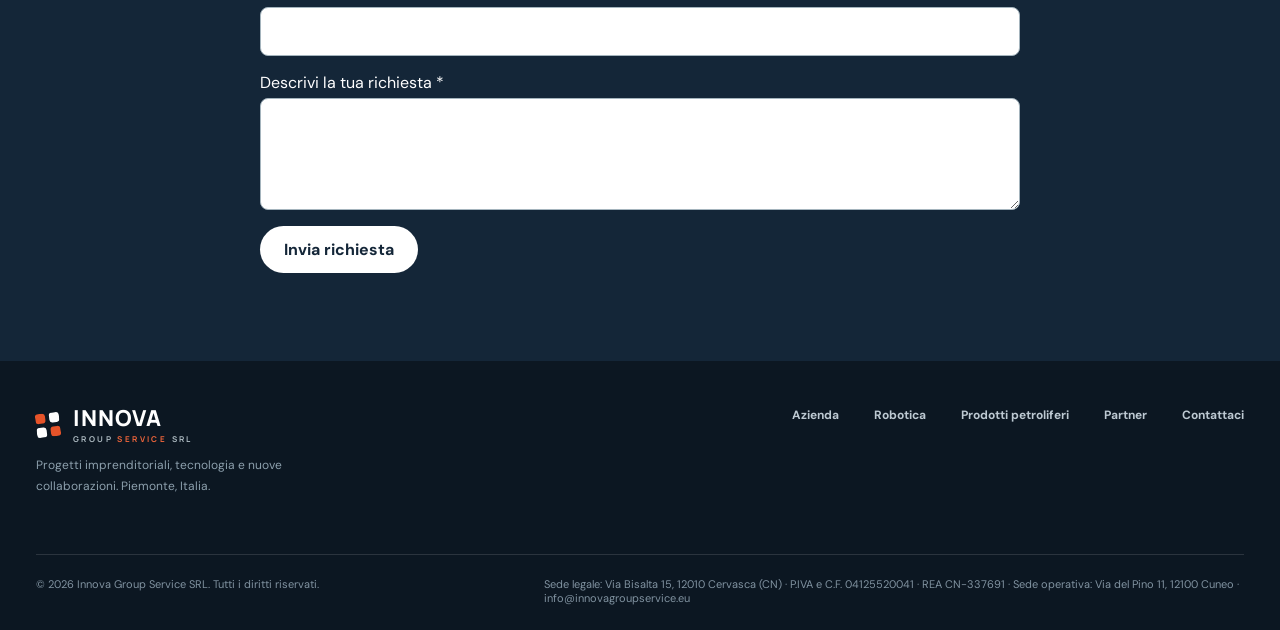
==== commit bf1595ab: "Use descriptive section headings on Innova homepage" ====
--- a/index.html
+++ b/index.html
@@ -468,13 +468,13 @@
 <section class="fvh" id="fotovoltaico" aria-labelledby="fvhTitle">
   <div class="container">
     <div class="fvh-head">
-      <div><div class="section-number">FOTOVOLTAICO / LA NOSTRA ATTIVITÀ PRINCIPALE</div><h2 class="section-title" id="fvhTitle">Il sole lavora.<br><span>Tu risparmi.</span></h2></div>
+      <div><div class="section-number">FOTOVOLTAICO / LA NOSTRA ATTIVITÀ PRINCIPALE</div><h2 class="section-title" id="fvhTitle">Fotovoltaico</h2></div>
       <p class="fvh-intro">Calcola in pochi secondi quanto potresti risparmiare. Poi scegli il percorso giusto: azienda con il bando della Regione, casa, oppure un impianto che hai già.</p>
     </div>
     <div class="fvh-sim" id="risparmio">
       <div class="fvh-sim-copy">
         <span class="fvh-index">SIMULATORE INDICATIVO</span>
-        <h3>Quanto potresti risparmiare?</h3>
+        <h3>Simulatore di risparmio</h3>
         <p>Inserisci la spesa media mensile. Il risultato è un esempio matematico, non una previsione di produzione o una promessa di risparmio. Una stima attendibile richiede consumi, orientamento e configurazione tecnica.</p>
       </div>
       <div class="fvh-sim-form">
@@ -520,7 +520,7 @@
 <section class="project-hub" id="progetti">
   <div class="container">
     <div class="hub-head">
-      <div><div class="section-number" data-i18n="hubKicker">01 / LE NOSTRE INIZIATIVE</div><h2 class="section-title" data-i18n-html="hubHeading">Progetti concreti.<br><span>Visione futura.</span></h2></div>
+      <div><div class="section-number" data-i18n="hubKicker">LE NOSTRE ATTIVITÀ</div><h2 class="section-title" data-i18n-html="hubHeading">Le nostre attività</h2></div>
       <p class="hub-intro" data-i18n="hubIntro">Quattro aree di sviluppo, un'unica visione: portare tecnologia e nuove opportunità alle imprese e al territorio. Ogni progetto ha il proprio spazio dedicato.</p>
     </div>
     <div class="hub-grid premium-hub">
@@ -641,11 +641,11 @@
 <section class="why-innova" id="perche-innova" aria-labelledby="whyTitle">
 <div class="container">
   <div class="why-head">
-    <div><div class="eyebrow" data-i18n="whyKicker">IL NOSTRO METODO</div><h2 id="whyTitle" data-i18n-html="whyTitle">Tecnologia e visione.<br><em>Ma anche concretezza.</em></h2></div>
+    <div><div class="eyebrow" data-i18n="whyKicker">IL NOSTRO METODO</div><h2 id="whyTitle" data-i18n-html="whyTitle">Il nostro metodo</h2></div>
     <p data-i18n="whyLead">Le idee hanno valore quando incontrano bisogni reali. Innova unisce competenze tecniche, attenzione al territorio e ricerca di nuovi modi di fare impresa.</p>
   </div>
   <div class="why-grid">
-    <article class="why-card"><div class="why-card-num">01 / APPROCCIO</div>
+    <article class="why-card"><div class="why-card-num">APPROCCIO</div>
        <div class="why-card-art" aria-hidden="true"><svg viewBox="0 0 36 36"><path d="M5 29h26M10 26V15l8-7 8 7v11M15 26v-8h6v8M5 14l13-11 13 11"/></svg></div>
        <h3 data-i18n="whyOneTitle">Competenza sul campo</h3><p data-i18n="whyOneText">Esperienze operative e conoscenze tecniche come punto di partenza per valutare nuove opportunità.</p>
     </article>
@@ -665,7 +665,7 @@
 <section class="hub-about">
   <div class="container hub-about-inner">
     <figure class="team-photo"><img loading="lazy" src="/assets/foto/squadra-innova-selfie.jpg" alt="La squadra di Innova Group Service con due clienti davanti a un impianto fotovoltaico appena installato" style="object-position:50% 40%"><figcaption>La squadra Innova con due clienti, a impianto finito</figcaption></figure>
-    <div class="hub-about-main"><div class="eyebrow" data-i18n="hubAboutKicker">DAL PIEMONTE, VERSO NUOVE IDEE</div><h2 data-i18n-html="hubAboutHeading">Esperienza sul campo.<br><span>Progetti per domani.</span></h2></div>
+    <div class="hub-about-main"><div class="eyebrow" data-i18n="hubAboutKicker">DAL PIEMONTE, VERSO NUOVE IDEE</div><h2 data-i18n-html="hubAboutHeading">Chi siamo</h2></div>
     <div class="hub-about-right"><p data-i18n="hubAboutText">Innova Group Service SRL nasce da competenze tecniche e operative. Oggi studia nuove soluzioni in robotica, intelligenza artificiale ed energia, con un approccio pratico e collaborazioni da costruire.</p><a href="/azienda.html" class="hub-about-link"><span data-i18n="hubAboutLink">Conosci Innova Group Service</span><span aria-hidden="true"></span></a></div>
   </div>
 </section>
@@ -833,7 +833,7 @@
       </div>
     </section>
     
-<section class="contact" id="contatti"><div class="container contact-content"><div><div class="eyebrow" data-i18n="contactLabel">PARLIAMONE</div><h2 data-i18n-html="contactTitle">Le buone idee<br>iniziano da<br>un <span style="color:#132637">contatto.</span></h2></div><div class="contact-right"><p data-i18n="contactDesc">Hai un evento, una proposta commerciale o vuoi conoscere meglio i nostri progetti? Scrivici. Saremo felici di confrontarci.</p><a class="contact-email" href="mailto:info@innovagroupservice.eu">info@innovagroupservice.eu</a><br><a class="contact-btn" href="/#modulo"><span data-i18n="contactCTA">Invia una richiesta</span></a><div class="contact-meta"><i aria-hidden="true"></i><span data-i18n="contactMeta">CUNEO · PIEMONTE · ITALIA</span></div></div></div></section>
+<section class="contact" id="contatti"><div class="container contact-content"><div><div class="eyebrow" data-i18n="contactLabel">PARLIAMONE</div><h2 data-i18n-html="contactTitle">Contatti</h2></div><div class="contact-right"><p data-i18n="contactDesc">Hai un evento, una proposta commerciale o vuoi conoscere meglio i nostri progetti? Scrivici. Saremo felici di confrontarci.</p><a class="contact-email" href="mailto:info@innovagroupservice.eu">info@innovagroupservice.eu</a><br><a class="contact-btn" href="/#modulo"><span data-i18n="contactCTA">Invia una richiesta</span></a><div class="contact-meta"><i aria-hidden="true"></i><span data-i18n="contactMeta">CUNEO · PIEMONTE · ITALIA</span></div></div></div></section>
     <nav id="sezioni" class="quick-sections container" aria-label="Sezioni Innova">
       <a href="/azienda.html" data-i18n="quickAbout">Azienda</a>
       <a href="/robotica.html" data-i18n="quickRobot">Robotica &amp; eventi</a>
@@ -860,7 +860,7 @@
   <script>
     document.querySelector('.intro').after(document.getElementById('heritage-template').content.cloneNode(true));
     const i18n={
-      it:{navAbout:'Azienda',navRobotics:'Robotica',navAreas:'Progetti',navPartners:'Partner',navContact:'Contattaci',heroEyebrow:'INNOVA GROUP SERVICE SRL · ITALIA',heroTitle:'Il futuro<br>prende <em>forma.</em>',heroDesc:"Sviluppiamo idee imprenditoriali, progetti tecnologici e nuove collaborazioni. Con una visione concreta: trasformare l’innovazione in esperienze e opportunità reali.",discoverProject:'Scopri i nostri progetti',discoverUs:'Chi siamo',heroNote:'Radici in Piemonte · Visione europea',tickerLabel:'Le nostre direttrici',tickerOne:'INNOVAZIONE',tickerTwo:'ROBOTICA & EVENTI',tickerThree:'PARTNERSHIP',aboutLabel:'LA SOCIETÀ',aboutTitle:"Un'impresa.<br><span>Nuove prospettive.</span>",aboutDesc:'Innova Group Service SRL è la realtà societaria attraverso cui sviluppiamo nuovi progetti imprenditoriali. Partiamo dal territorio cuneese e guardiamo a mercati, tecnologie e collaborazioni che possono creare valore nel tempo.',aboutPillarOne:'Approccio concreto',aboutPillarOneText:"Dall’idea alla fattibilità: progetti, numeri, partner e organizzazione.",aboutPillarTwo:'Mentalità internazionale',aboutPillarTwoText:'Attenzione alle opportunità tra Italia, Francia e Principato di Monaco.',aboutPillarThree:'Innovazione applicata',aboutPillarThreeText:'Tecnologie nuove al servizio di esperienze, imprese ed eventi.',projectStage:'PROGETTO IN SVILUPPO',projectImageNote:'Concept illustrativo · Robotica umanoide',projectLabel:'IL PROGETTO IN EVIDENZA',projectTitle:'Quando la<br>tecnologia<br><span style="color:var(--orange)">diventa evento.</span>',projectDesc:'Stiamo sviluppando un servizio dedicato ai robot umanoidi per fiere, eventi aziendali, matrimoni, compleanni, addii al celibato e nubilato e feste private. Un’esperienza dal forte impatto visivo, pensata anche per generare contenuti memorabili sui social.',projectOne:'Accoglienza e interazione con il pubblico',projectTwo:'Attivazioni per brand, fiere e hospitality',projectThree:'Esperienze su misura, anche per feste e cerimonie',projectCTA:'Voglio un robot al mio evento',areasLabel:'AMBITI DI SVILUPPO',areasTitle:'Idee che aprono<br><span>nuove strade.</span>',areasDesc:'Tre direzioni su cui costruire progetti e relazioni. Le attività vengono sviluppate e valutate insieme ai partner coinvolti.',cardOneTitle:'Robotica per eventi',cardOneText:'Soluzioni in sviluppo per rendere eventi e presentazioni più coinvolgenti e condivisibili.',cardTwoTitle:'Progetti su misura',cardTwoText:'Studio di formule e collaborazioni per aziende, agenzie e organizzatori di eventi.',cardThreeTitle:'Sviluppo internazionale',cardThreeText:'Ricerca di opportunità commerciali e partner con un’attenzione particolare al mercato francofono.',geoLabel:'VISIONE TERRITORIALE',geoTitle:'Partiamo da Cuneo.<br><span style="color:var(--orange)">Guardiamo oltre.</span>',geoDesc:'Il nostro punto di partenza è il Piemonte. La vicinanza geografica e linguistica alla Francia apre una prospettiva naturale per nuove relazioni commerciali e future collaborazioni.',geoOne:'Territorio di riferimento',geoTwo:'Mercato di interesse',geoThree:'Opportunità da esplorare',partnersLabel:'COLLABORAZIONI',partnersTitle:'Costruiamo<br>il prossimo <span style="color:var(--orange)">passo.</span>',partnersDesc:'Siamo aperti al confronto con produttori, fornitori, agenzie, aziende e interlocutori finanziari interessati a sviluppare iniziative sostenibili e progetti concreti.',partnersCTA:'Proponi una collaborazione',stepOne:'Primo confronto',stepOneText:'Ascoltiamo l’esigenza e valutiamo la possibilità di lavorare insieme.',stepTwo:'Progetto e fattibilità',stepTwoText:'Definiamo obiettivi, requisiti, risorse e condizioni operative.',stepThree:'Accordo e realizzazione',stepThreeText:'Solo dopo le verifiche necessarie, passiamo a una proposta condivisa.',contactLabel:'PARLIAMONE',contactTitle:'Le buone idee<br>iniziano da<br>un <span style="color:#132637">contatto.</span>',contactDesc:'Hai un evento, una proposta commerciale o vuoi conoscere meglio i nostri progetti? Scrivici. Saremo felici di confrontarci.',contactCTA:'Invia una richiesta',footerDesc:'Progetti imprenditoriali, tecnologia e nuove collaborazioni. Piemonte, Italia.',footerRights:'Tutti i diritti riservati.',footerLegal:'Sede legale: Via Bisalta 15, 12010 Cervasca (CN) · P.IVA e C.F. 04125520041 · REA CN-337691 · Sede operativa: Via del Pino 11, 12100 Cuneo · info@innovagroupservice.eu'},
+      it:{navAbout:'Azienda',navRobotics:'Robotica',navAreas:'Progetti',navPartners:'Partner',navContact:'Contattaci',heroEyebrow:'INNOVA GROUP SERVICE SRL · ITALIA',heroTitle:'Il futuro<br>prende <em>forma.</em>',heroDesc:"Sviluppiamo idee imprenditoriali, progetti tecnologici e nuove collaborazioni. Con una visione concreta: trasformare l’innovazione in esperienze e opportunità reali.",discoverProject:'Scopri i nostri progetti',discoverUs:'Chi siamo',heroNote:'Radici in Piemonte · Visione europea',tickerLabel:'Le nostre direttrici',tickerOne:'INNOVAZIONE',tickerTwo:'ROBOTICA & EVENTI',tickerThree:'PARTNERSHIP',aboutLabel:'LA SOCIETÀ',aboutTitle:"Un'impresa.<br><span>Nuove prospettive.</span>",aboutDesc:'Innova Group Service SRL è la realtà societaria attraverso cui sviluppiamo nuovi progetti imprenditoriali. Partiamo dal territorio cuneese e guardiamo a mercati, tecnologie e collaborazioni che possono creare valore nel tempo.',aboutPillarOne:'Approccio concreto',aboutPillarOneText:"Dall’idea alla fattibilità: progetti, numeri, partner e organizzazione.",aboutPillarTwo:'Mentalità internazionale',aboutPillarTwoText:'Attenzione alle opportunità tra Italia, Francia e Principato di Monaco.',aboutPillarThree:'Innovazione applicata',aboutPillarThreeText:'Tecnologie nuove al servizio di esperienze, imprese ed eventi.',projectStage:'PROGETTO IN SVILUPPO',projectImageNote:'Concept illustrativo · Robotica umanoide',projectLabel:'IL PROGETTO IN EVIDENZA',projectTitle:'Quando la<br>tecnologia<br><span style="color:var(--orange)">diventa evento.</span>',projectDesc:'Stiamo sviluppando un servizio dedicato ai robot umanoidi per fiere, eventi aziendali, matrimoni, compleanni, addii al celibato e nubilato e feste private. Un’esperienza dal forte impatto visivo, pensata anche per generare contenuti memorabili sui social.',projectOne:'Accoglienza e interazione con il pubblico',projectTwo:'Attivazioni per brand, fiere e hospitality',projectThree:'Esperienze su misura, anche per feste e cerimonie',projectCTA:'Voglio un robot al mio evento',areasLabel:'AMBITI DI SVILUPPO',areasTitle:'Idee che aprono<br><span>nuove strade.</span>',areasDesc:'Tre direzioni su cui costruire progetti e relazioni. Le attività vengono sviluppate e valutate insieme ai partner coinvolti.',cardOneTitle:'Robotica per eventi',cardOneText:'Soluzioni in sviluppo per rendere eventi e presentazioni più coinvolgenti e condivisibili.',cardTwoTitle:'Progetti su misura',cardTwoText:'Studio di formule e collaborazioni per aziende, agenzie e organizzatori di eventi.',cardThreeTitle:'Sviluppo internazionale',cardThreeText:'Ricerca di opportunità commerciali e partner con un’attenzione particolare al mercato francofono.',geoLabel:'VISIONE TERRITORIALE',geoTitle:'Partiamo da Cuneo.<br><span style="color:var(--orange)">Guardiamo oltre.</span>',geoDesc:'Il nostro punto di partenza è il Piemonte. La vicinanza geografica e linguistica alla Francia apre una prospettiva naturale per nuove relazioni commerciali e future collaborazioni.',geoOne:'Territorio di riferimento',geoTwo:'Mercato di interesse',geoThree:'Opportunità da esplorare',partnersLabel:'COLLABORAZIONI',partnersTitle:'Costruiamo<br>il prossimo <span style="color:var(--orange)">passo.</span>',partnersDesc:'Siamo aperti al confronto con produttori, fornitori, agenzie, aziende e interlocutori finanziari interessati a sviluppare iniziative sostenibili e progetti concreti.',partnersCTA:'Proponi una collaborazione',stepOne:'Primo confronto',stepOneText:'Ascoltiamo l’esigenza e valutiamo la possibilità di lavorare insieme.',stepTwo:'Progetto e fattibilità',stepTwoText:'Definiamo obiettivi, requisiti, risorse e condizioni operative.',stepThree:'Accordo e realizzazione',stepThreeText:'Solo dopo le verifiche necessarie, passiamo a una proposta condivisa.',contactLabel:'PARLIAMONE',contactTitle:'Contatti',contactDesc:'Hai un evento, una proposta commerciale o vuoi conoscere meglio i nostri progetti? Scrivici. Saremo felici di confrontarci.',contactCTA:'Invia una richiesta',footerDesc:'Progetti imprenditoriali, tecnologia e nuove collaborazioni. Piemonte, Italia.',footerRights:'Tutti i diritti riservati.',footerLegal:'Sede legale: Via Bisalta 15, 12010 Cervasca (CN) · P.IVA e C.F. 04125520041 · REA CN-337691 · Sede operativa: Via del Pino 11, 12100 Cuneo · info@innovagroupservice.eu'},
       fr:{navAbout:'Entreprise',navRobotics:'Robotique',navAreas:'Projets',navPartners:'Partenaires',navContact:'Nous contacter',heroEyebrow:'INNOVA GROUP SERVICE SRL · ITALIE',heroTitle:'Le futur<br>prend <em>forme.</em>',heroDesc:'Nous développons des idées entrepreneuriales, des projets technologiques et de nouvelles collaborations. Une vision concrète : transformer l’innovation en expériences et opportunités réelles.',discoverProject:'Découvrir nos projets',discoverUs:'Qui sommes-nous ?',heroNote:'Nos racines au Piémont · Une vision européenne',tickerLabel:'Nos orientations',tickerOne:'INNOVATION',tickerTwo:'ROBOTIQUE & ÉVÉNEMENTS',tickerThree:'PARTENARIATS',aboutLabel:'LA SOCIÉTÉ',aboutTitle:'Une entreprise.<br><span>De nouvelles perspectives.</span>',aboutDesc:'Innova Group Service SRL est la structure qui porte nos nouveaux projets entrepreneuriaux. Ancrés dans la région de Coni, nous explorons les marchés, les technologies et les partenariats susceptibles de créer de la valeur durable.',aboutPillarOne:'Approche concrète',aboutPillarOneText:'De l’idée à la faisabilité : projet, chiffres, partenaires et organisation.',aboutPillarTwo:'Esprit international',aboutPillarTwoText:'À l’écoute des opportunités entre l’Italie, la France et la Principauté de Monaco.',aboutPillarThree:'Innovation appliquée',aboutPillarThreeText:'De nouvelles technologies au service des expériences, des entreprises et des événements.',projectStage:'PROJET EN DÉVELOPPEMENT',projectImageNote:'Illustration conceptuelle · Robotique humanoïde',projectLabel:'PROJET À LA UNE',projectTitle:'Quand la<br>technologie<br><span style="color:var(--orange)">devient événement.</span>',projectDesc:'Nous développons une offre autour des robots humanoïdes pour les salons, événements d’entreprise, mariages, anniversaires, enterrements de vie de célibataire et fêtes privées. Une expérience à fort impact visuel, pensée aussi pour créer des contenus marquants sur les réseaux sociaux.',projectOne:'Accueil et interaction avec le public',projectTwo:'Animations pour marques, salons et hôtellerie',projectThree:'Des expériences sur mesure, pour les fêtes comme les cérémonies',projectCTA:'Je veux un robot à mon événement',areasLabel:'AXES DE DÉVELOPPEMENT',areasTitle:'Des idées qui ouvrent<br><span>de nouvelles voies.</span>',areasDesc:'Trois orientations pour construire des projets et des relations. Chaque activité est développée et évaluée avec les partenaires concernés.',cardOneTitle:'Robotique événementielle',cardOneText:'Des solutions en développement pour rendre les événements plus immersifs et partageables.',cardTwoTitle:'Projets sur mesure',cardTwoText:'Étude de formats et de collaborations pour entreprises, agences et organisateurs.',cardThreeTitle:'Développement international',cardThreeText:'Recherche d’opportunités commerciales et de partenaires, notamment sur les marchés francophones.',geoLabel:'VISION TERRITORIALE',geoTitle:'De Coni vers<br><span style="color:var(--orange)">de nouveaux horizons.</span>',geoDesc:'Notre point de départ se trouve au Piémont. La proximité géographique et linguistique avec la France offre une perspective naturelle pour de nouvelles relations commerciales et de futures collaborations.',geoOne:'Territoire de référence',geoTwo:'Marché ciblé',geoThree:'Opportunités à explorer',partnersLabel:'COLLABORATIONS',partnersTitle:'Construisons<br>la prochaine <span style="color:var(--orange)">étape.</span>',partnersDesc:'Nous sommes ouverts aux échanges avec fabricants, fournisseurs, agences, entreprises et partenaires financiers souhaitant développer des initiatives viables et des projets concrets.',partnersCTA:'Proposer une collaboration',stepOne:'Premier échange',stepOneText:'Nous écoutons votre besoin et évaluons les possibilités de collaboration.',stepTwo:'Projet et faisabilité',stepTwoText:'Nous définissons les objectifs, les exigences, les ressources et les conditions.',stepThree:'Accord et réalisation',stepThreeText:'Après les vérifications nécessaires, nous avançons vers une proposition commune.',contactLabel:'ÉCHANGEONS',contactTitle:'Les bonnes idées<br>commencent<br>par un <span style="color:#132637">échange.</span>',contactDesc:'Vous avez un événement, une proposition commerciale ou souhaitez en savoir plus ? Écrivez-nous. Nous serons ravis d’en discuter.',contactCTA:'Envoyer une demande',footerDesc:'Projets entrepreneuriaux, technologie et nouvelles collaborations. Piémont, Italie.',footerRights:'Tous droits réservés.',footerLegal:'Siège social : Via Bisalta 15, 12010 Cervasca (CN, Italie) · TVA IT04125520041 · REA CN-337691 · Siège opérationnel : Via del Pino 11, 12100 Cuneo · info@innovagroupservice.eu'}
     };
     function setLanguage(lang){const dict=i18n[lang];if(!dict)return;document.documentElement.lang=lang;document.querySelectorAll('[data-i18n]').forEach(el=>{const value=dict[el.dataset.i18n];if(value)el.textContent=value});document.querySelectorAll('[data-i18n-html]').forEach(el=>{const value=dict[el.dataset.i18nHtml];if(value)el.innerHTML=value});document.querySelectorAll('[data-lang]').forEach(btn=>{const selected=btn.dataset.lang===lang;btn.classList.toggle('active',selected);btn.setAttribute('aria-pressed',String(selected))});document.title=lang==='it'?'Innova Group Service SRL — Idee, tecnologia, futuro':lang==='en'?'Innova Group Service — Ideas, technology, future':'Innova Group Service SRL — Idées, technologie, avenir';try{localStorage.setItem('innova-lang',lang)}catch(e){} }
@@ -1390,11 +1390,11 @@
 
 
     Object.assign(i18n.it,{
-      hubKicker:'01 / LE NOSTRE INIZIATIVE',hubHeading:'Progetti concreti.<br><span>Visione futura.</span>',hubIntro:"Quattro aree di sviluppo, un'unica visione: portare tecnologia e nuove opportunità alle imprese e al territorio. Ogni progetto ha il proprio spazio dedicato.",
+      hubKicker:'LE NOSTRE ATTIVITÀ',hubHeading:'Le nostre attività',hubIntro:"Quattro aree di sviluppo, un'unica visione: portare tecnologia e nuove opportunità alle imprese e al territorio. Ogni progetto ha il proprio spazio dedicato.",
       hubRobotTag:'01 / INTRATTENIMENTO & TECNOLOGIA',hubRobotTitle:'La robotica entra in scena.',hubRobotDesc:'Robot umanoidi per fiere, matrimoni, eventi aziendali e momenti da ricordare. Una nuova forma di intrattenimento, sviluppata a Cuneo.',hubRobotLink:'Esplora la robotica',
       hubAiTag:'02 / INTELLIGENZA ARTIFICIALE',hubAiTitle:'Non perdere una chiamata. Non perdere il prossimo lavoro.',hubAiDesc:'Mentre sei impegnato con un cliente, altri potrebbero già cercarti. Giulia raccoglie le richieste per aiutarti a cogliere nuove opportunità di lavoro.',hubAiParallelTitle:'5 clienti chiamano insieme? Giulia può rispondere a tutti.',hubAiParallelDesc:'Con una configurazione telefonica dedicata, fino a 5 conversazioni simultanee.',hubAiParallelNote:'Funzionalità da attivare e collaudare; non disponibile nella demo attuale.',hubAiLink:'Prova la demo',
       hubEnergyTag:'03 / ENERGIA & TERRITORIO',hubEnergyTitle:'Terreni che diventano opportunità.',hubEnergyDesc:'Ricerca di aree e collaborazioni per fotovoltaico, agrivoltaico e sistemi di accumulo. Un punto di incontro tra proprietari e investitori.',hubEnergyLink:'Scopri Energia & Terreni',
-      hubAboutKicker:'DAL PIEMONTE, VERSO NUOVE IDEE',hubAboutHeading:'Esperienza sul campo.<br><span>Progetti per domani.</span>',hubAboutText:'Innova Group Service SRL nasce da competenze tecniche e operative. Oggi studia nuove soluzioni in robotica, intelligenza artificiale ed energia, con un approccio pratico e collaborazioni da costruire.',hubAboutLink:'Conosci Innova Group Service'
+      hubAboutKicker:'DAL PIEMONTE, VERSO NUOVE IDEE',hubAboutHeading:'Chi siamo',hubAboutText:'Innova Group Service SRL nasce da competenze tecniche e operative. Oggi studia nuove soluzioni in robotica, intelligenza artificiale ed energia, con un approccio pratico e collaborazioni da costruire.',hubAboutLink:'Conosci Innova Group Service'
     });
     Object.assign(i18n.fr,{
       hubKicker:'01 / NOS INITIATIVES',hubHeading:'Des projets concrets.<br><span>Une vision d’avenir.</span>',hubIntro:"Trois domaines de développement, une même vision : apporter la technologie et de nouvelles opportunités aux entreprises et aux territoires. Chaque projet possède sa propre page.",
@@ -1410,7 +1410,7 @@
       tickerFactTwo:'ORIENTAMENTO EUROPEO',tickerFactTwoSub:'Collaborazioni e opportunità',
       tickerFactThree:'BASE A CUNEO',tickerFactThreeSub:'Radici nel territorio',tickerFactLink:'La nostra realtà',
       aiVisualStatus:'Assistente virtuale',aiVisualSpeech:'Buongiorno! Come posso aiutarla?',
-      whyKicker:'IL NOSTRO METODO',whyTitle:'Tecnologia e visione.<br><em>Ma anche concretezza.</em>',
+      whyKicker:'IL NOSTRO METODO',whyTitle:'Il nostro metodo',
       whyLead:'Le idee hanno valore quando incontrano bisogni reali. Innova unisce competenze tecniche, attenzione al territorio e ricerca di nuovi modi di fare impresa.',
       whyOneTitle:'Competenza sul campo',whyOneText:'Esperienze operative e conoscenze tecniche come punto di partenza per valutare nuove opportunità.',
       whyTwoTitle:'Innovazione applicata',whyTwoText:'Robotica, AI ed energia studiate per rispondere a esigenze concrete di imprese, eventi e territorio.',
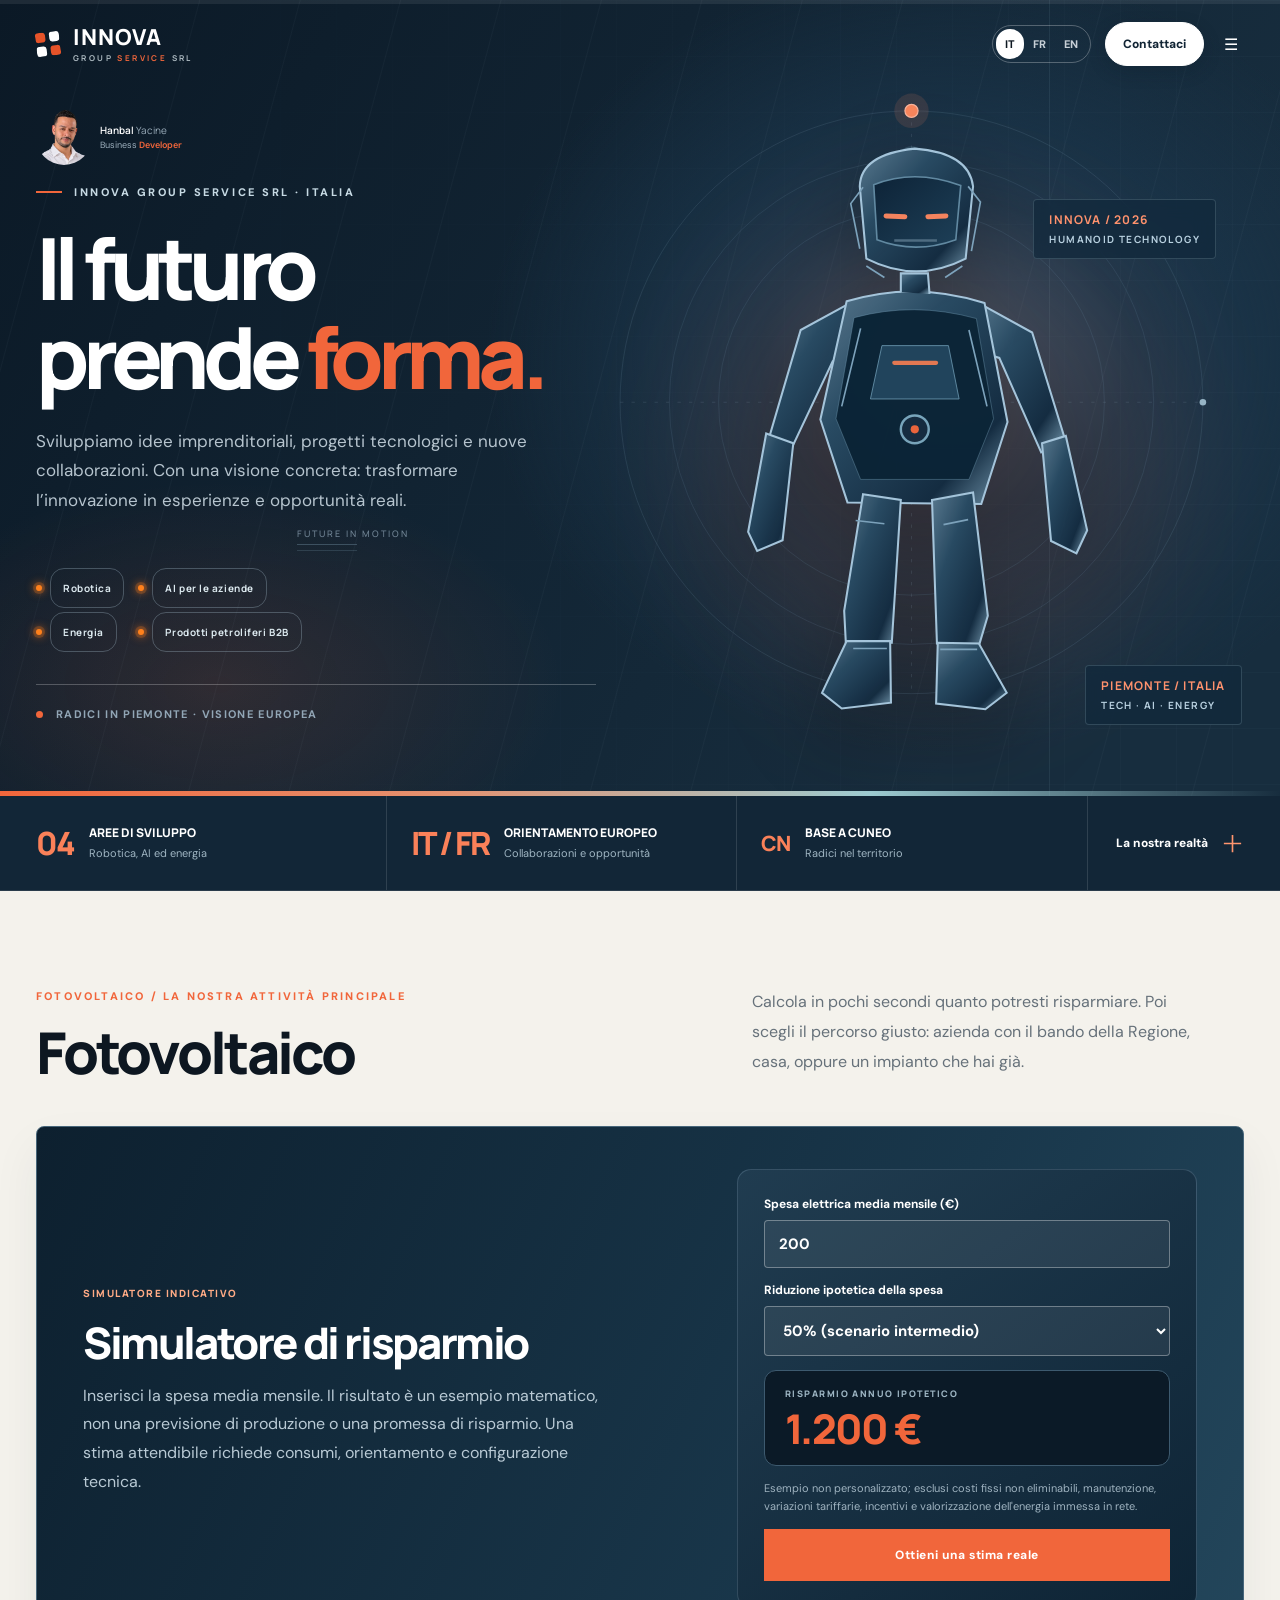
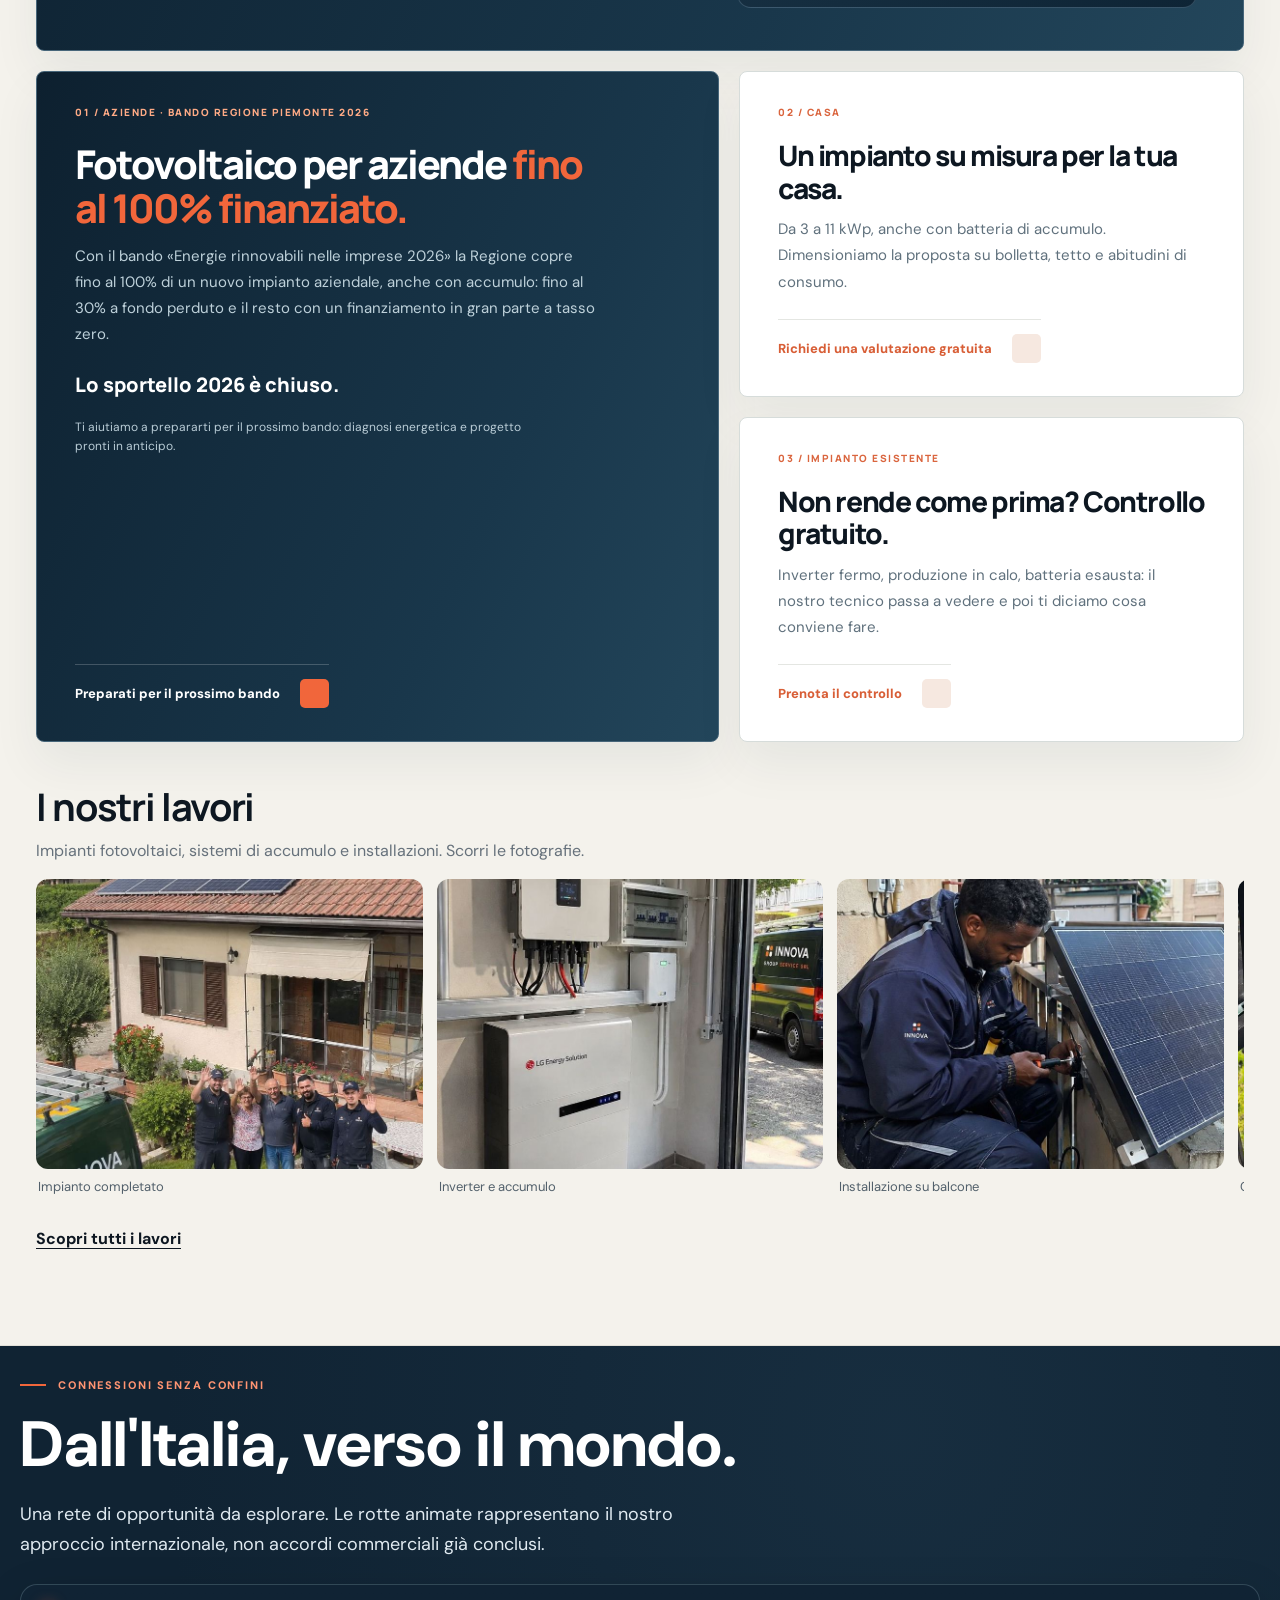
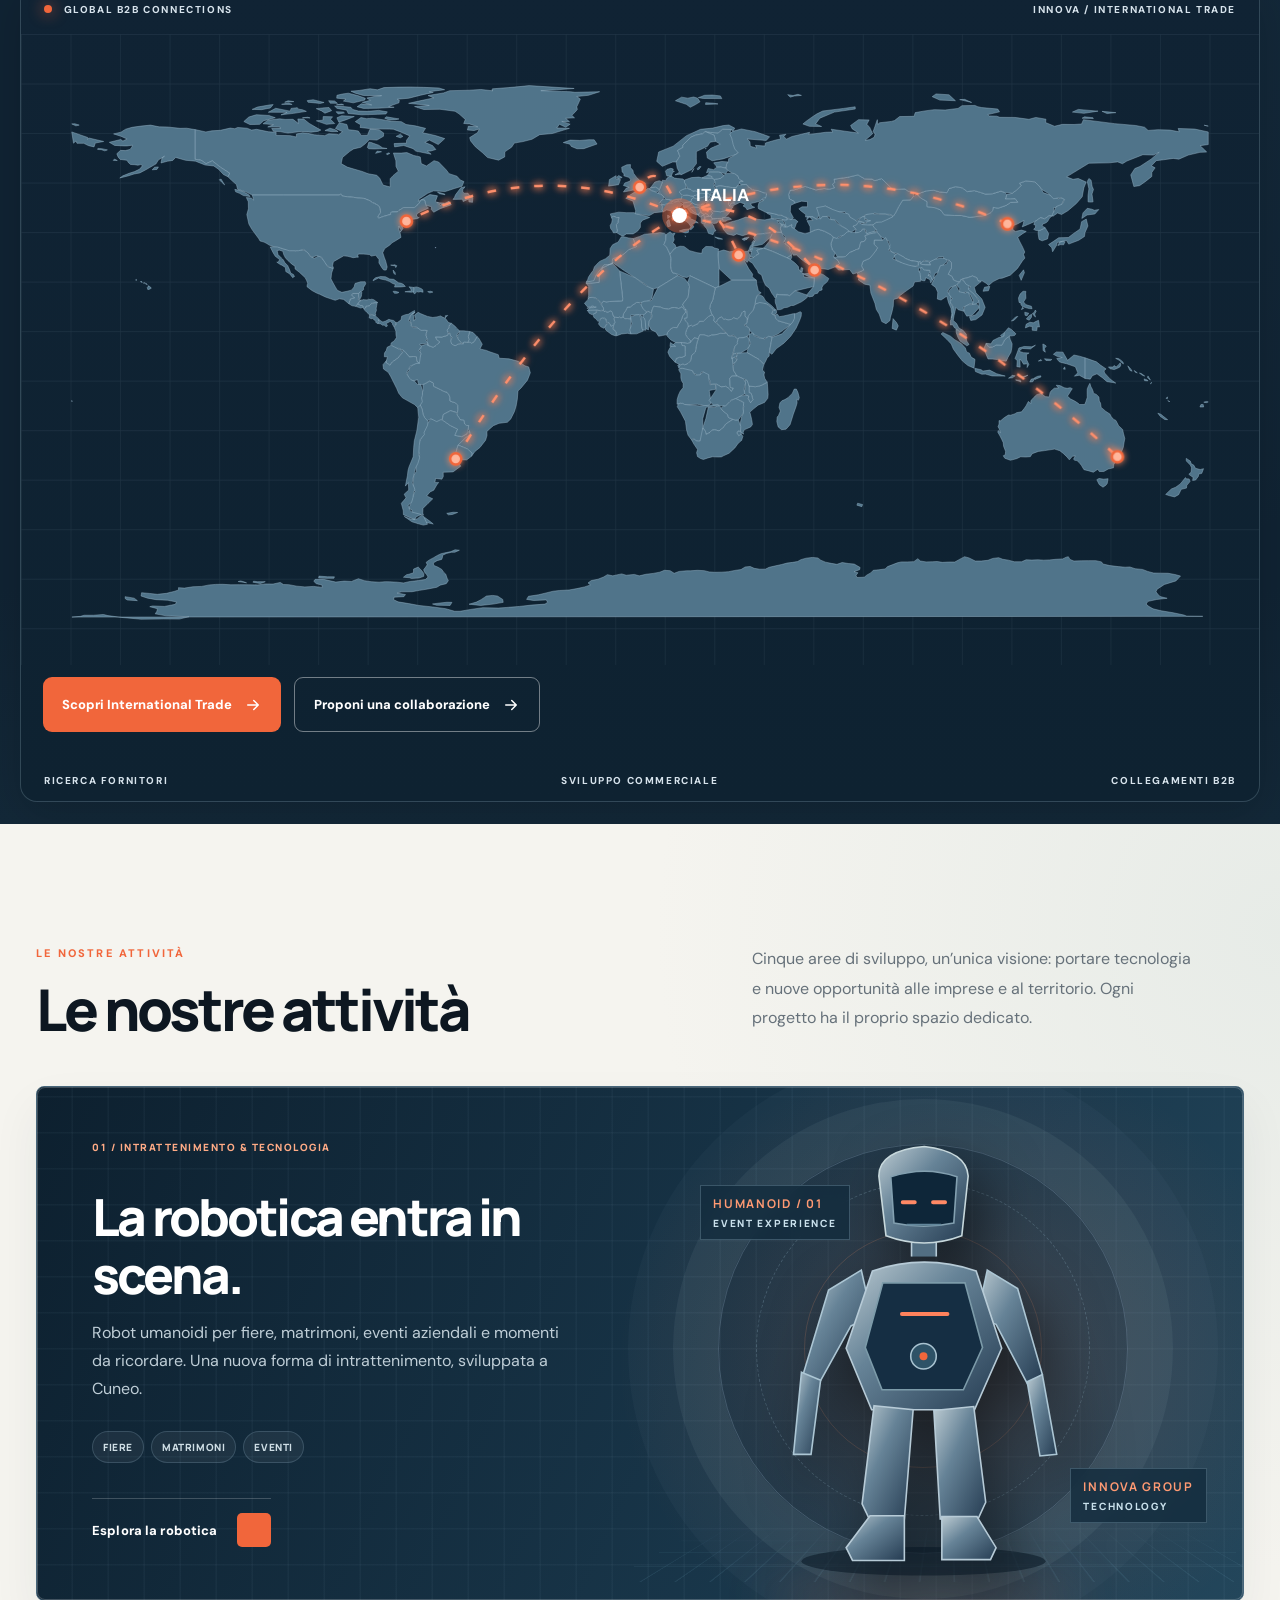
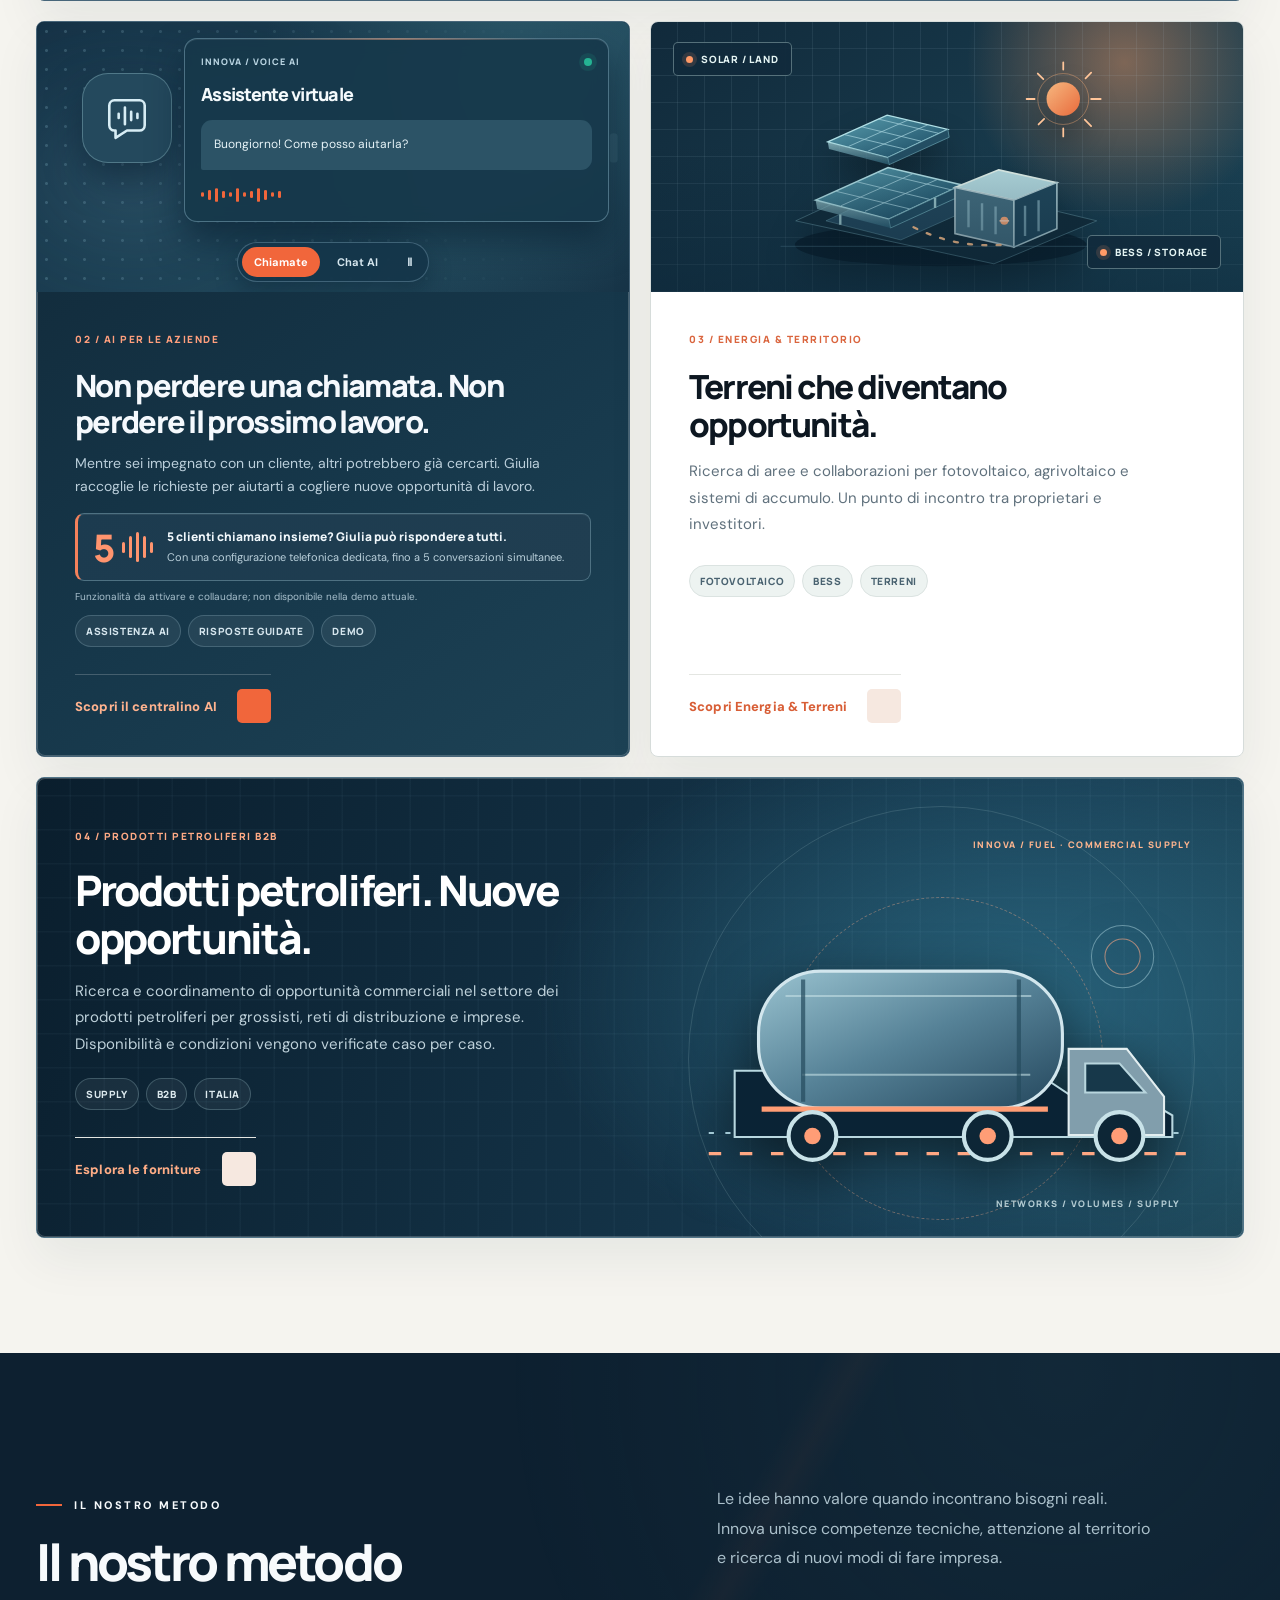
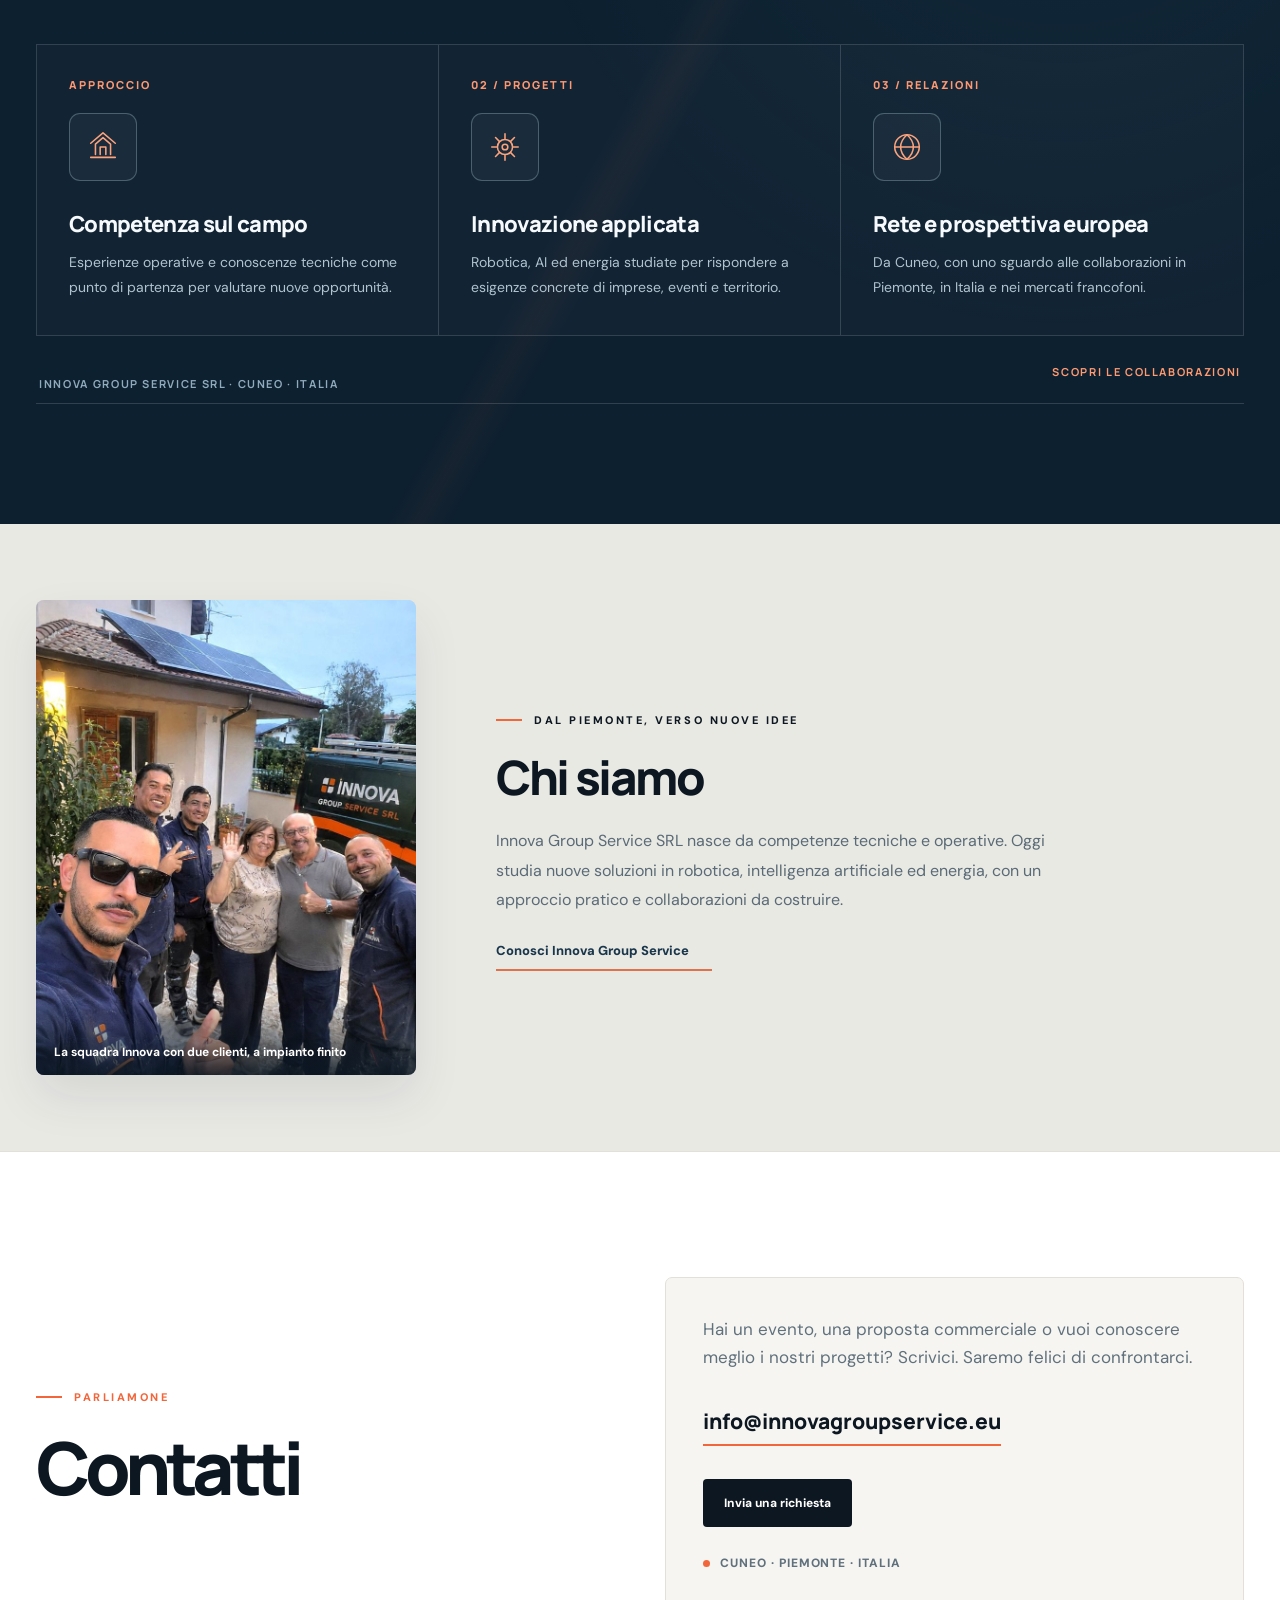
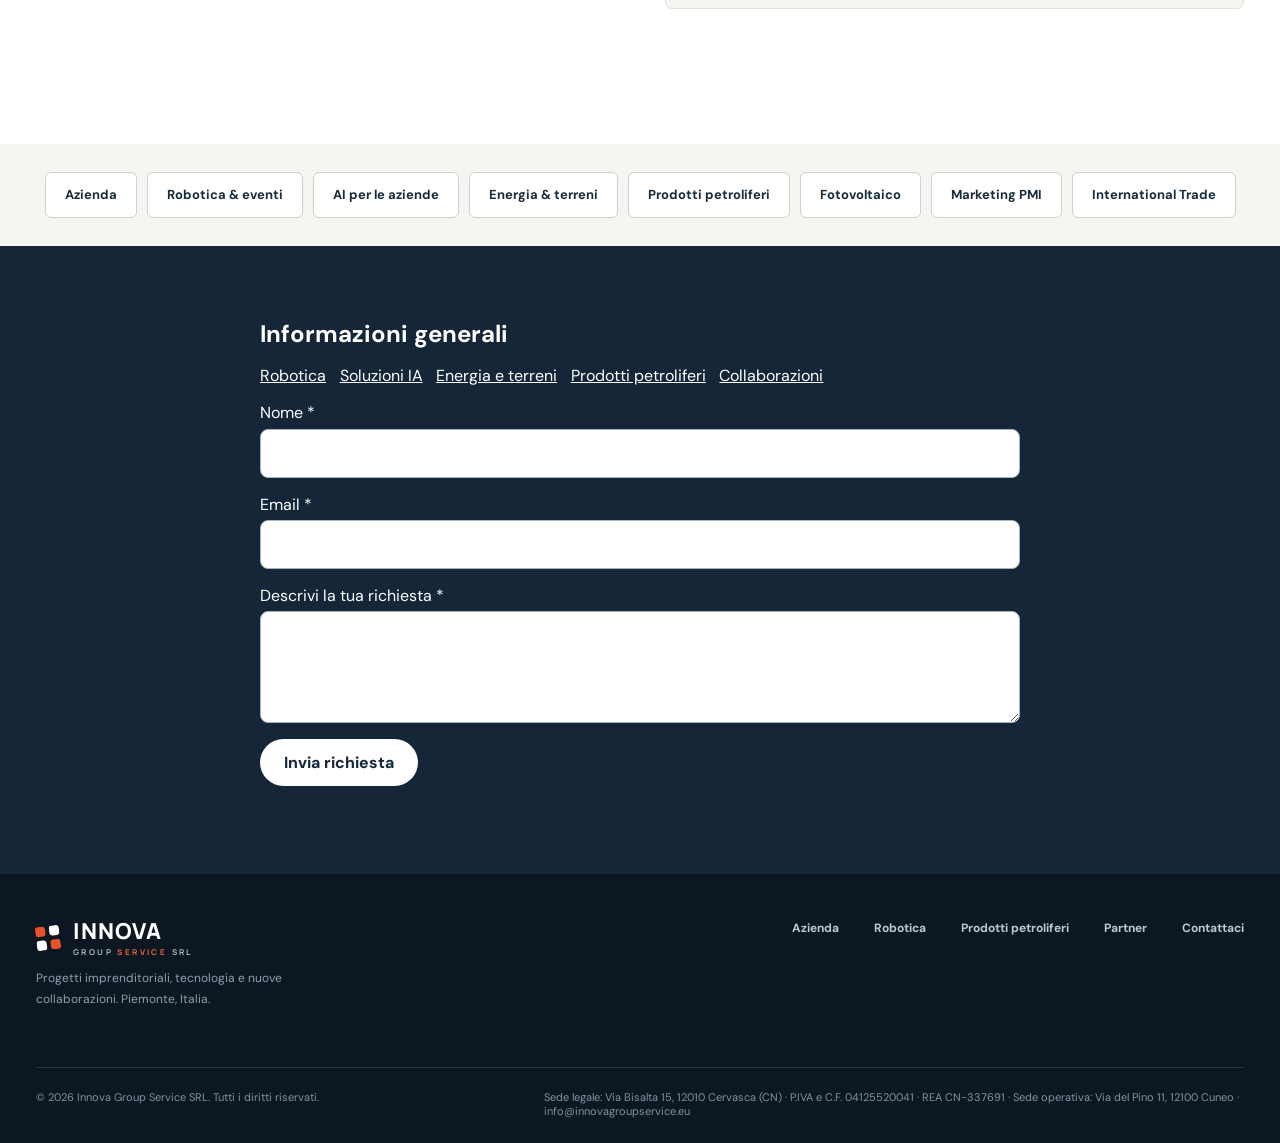
==== commit 961bae5f: "Show scrollable photovoltaic project photo gallery on homepage" ====
--- a/index.html
+++ b/index.html
@@ -508,6 +508,22 @@
         <span class="fvh-link">Prenota il controllo<span class="fvh-square" aria-hidden="true"></span></span>
       </a>
     </div>
+<style id="innova-fv-gallery-home">
+.fv-home-gallery{margin:38px 0 6px}.fv-home-gallery h3{font-family:Manrope,sans-serif;font-size:clamp(25px,3vw,38px);letter-spacing:-.035em;margin:0 0 8px}.fv-home-gallery p{color:#66717b;margin:0 0 18px}.fv-home-gallery-track{display:flex;gap:14px;overflow-x:auto;scroll-snap-type:x mandatory;-webkit-overflow-scrolling:touch;padding:0 0 14px;scrollbar-width:thin}.fv-home-gallery-track figure{flex:0 0 min(74vw,380px);margin:0;scroll-snap-align:start}.fv-home-gallery-track img{width:100%;height:260px;object-fit:cover;border-radius:12px;display:block}.fv-home-gallery-track figcaption{font-size:13px;color:#52606b;padding:9px 2px}.fv-home-gallery-more{display:inline-block;margin-top:10px;font-weight:700;text-decoration:underline;text-underline-offset:4px}@media(min-width:900px){.fv-home-gallery-track figure{flex-basis:32%}.fv-home-gallery-track img{height:290px}}
+</style>
+    <section class="fv-home-gallery" aria-labelledby="fvHomeGalleryTitle">
+      <h3 id="fvHomeGalleryTitle">I nostri lavori</h3>
+      <p>Impianti fotovoltaici, sistemi di accumulo e installazioni. Scorri le fotografie.</p>
+      <div class="fv-home-gallery-track" aria-label="Galleria fotografica dei lavori" tabindex="0">
+        <figure><img src="/assets/foto/impianto-consegnato-squadra.jpg" alt="Squadra davanti a un impianto fotovoltaico completato" loading="lazy"><figcaption>Impianto completato</figcaption></figure>
+        <figure><img src="/assets/foto/garage-inverter-batteria.jpg" alt="Inverter e batteria di accumulo installati in garage" loading="lazy"><figcaption>Inverter e accumulo</figcaption></figure>
+        <figure><img src="/assets/foto/balcone-montaggio-pannello.jpg" alt="Montaggio di un pannello fotovoltaico sul balcone" loading="lazy"><figcaption>Installazione su balcone</figcaption></figure>
+        <figure><img src="/assets/foto/balcone-microinverter.jpg" alt="Lavoro sul microinverter di un impianto da balcone" loading="lazy"><figcaption>Collegamenti e componenti</figcaption></figure>
+        <figure><img src="/assets/foto/squadra-clienti-impianto.jpg" alt="Squadra e clienti davanti a un impianto fotovoltaico" loading="lazy"><figcaption>Consegna dell'impianto</figcaption></figure>
+        <figure><img src="/assets/foto/stretta-di-mano-cliente.jpg" alt="Saluto con il cliente al termine del lavoro" loading="lazy"><figcaption>Fine lavori</figcaption></figure>
+      </div>
+      <a class="fv-home-gallery-more" href="/fotovoltaico-casa.html#gallery-title">Scopri tutti i lavori</a>
+    </section>
   </div>
   <script>
     (function(){var b=document.getElementById('fvhBill'),p=document.getElementById('fvhPct'),o=document.getElementById('fvhAnnual');if(!b)return;function c(){var n=Math.max(0,Number(b.value)||0);o.textContent=(n*12*Number(p.value)/100).toLocaleString('it-IT',{style:'currency',currency:'EUR',maximumFractionDigits:0})}b.addEventListener('input',c);p.addEventListener('change',c);c()})();
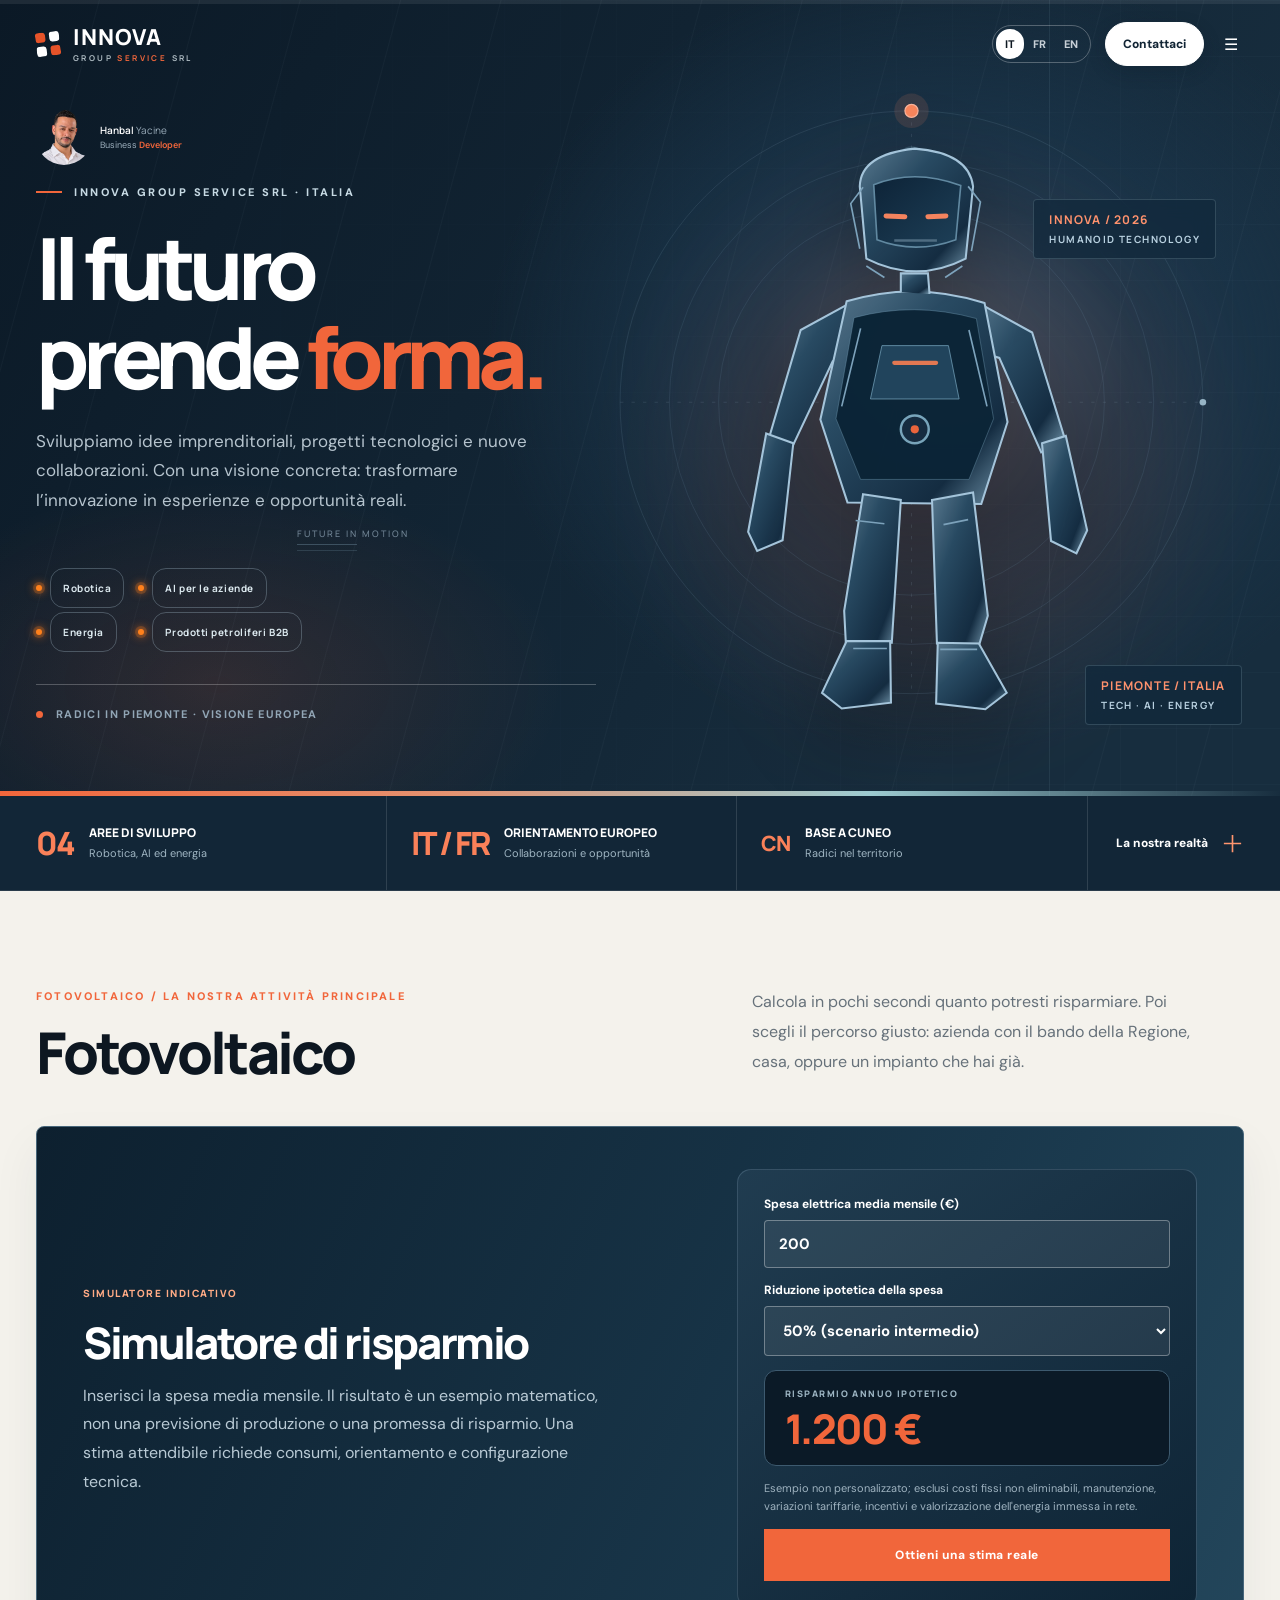
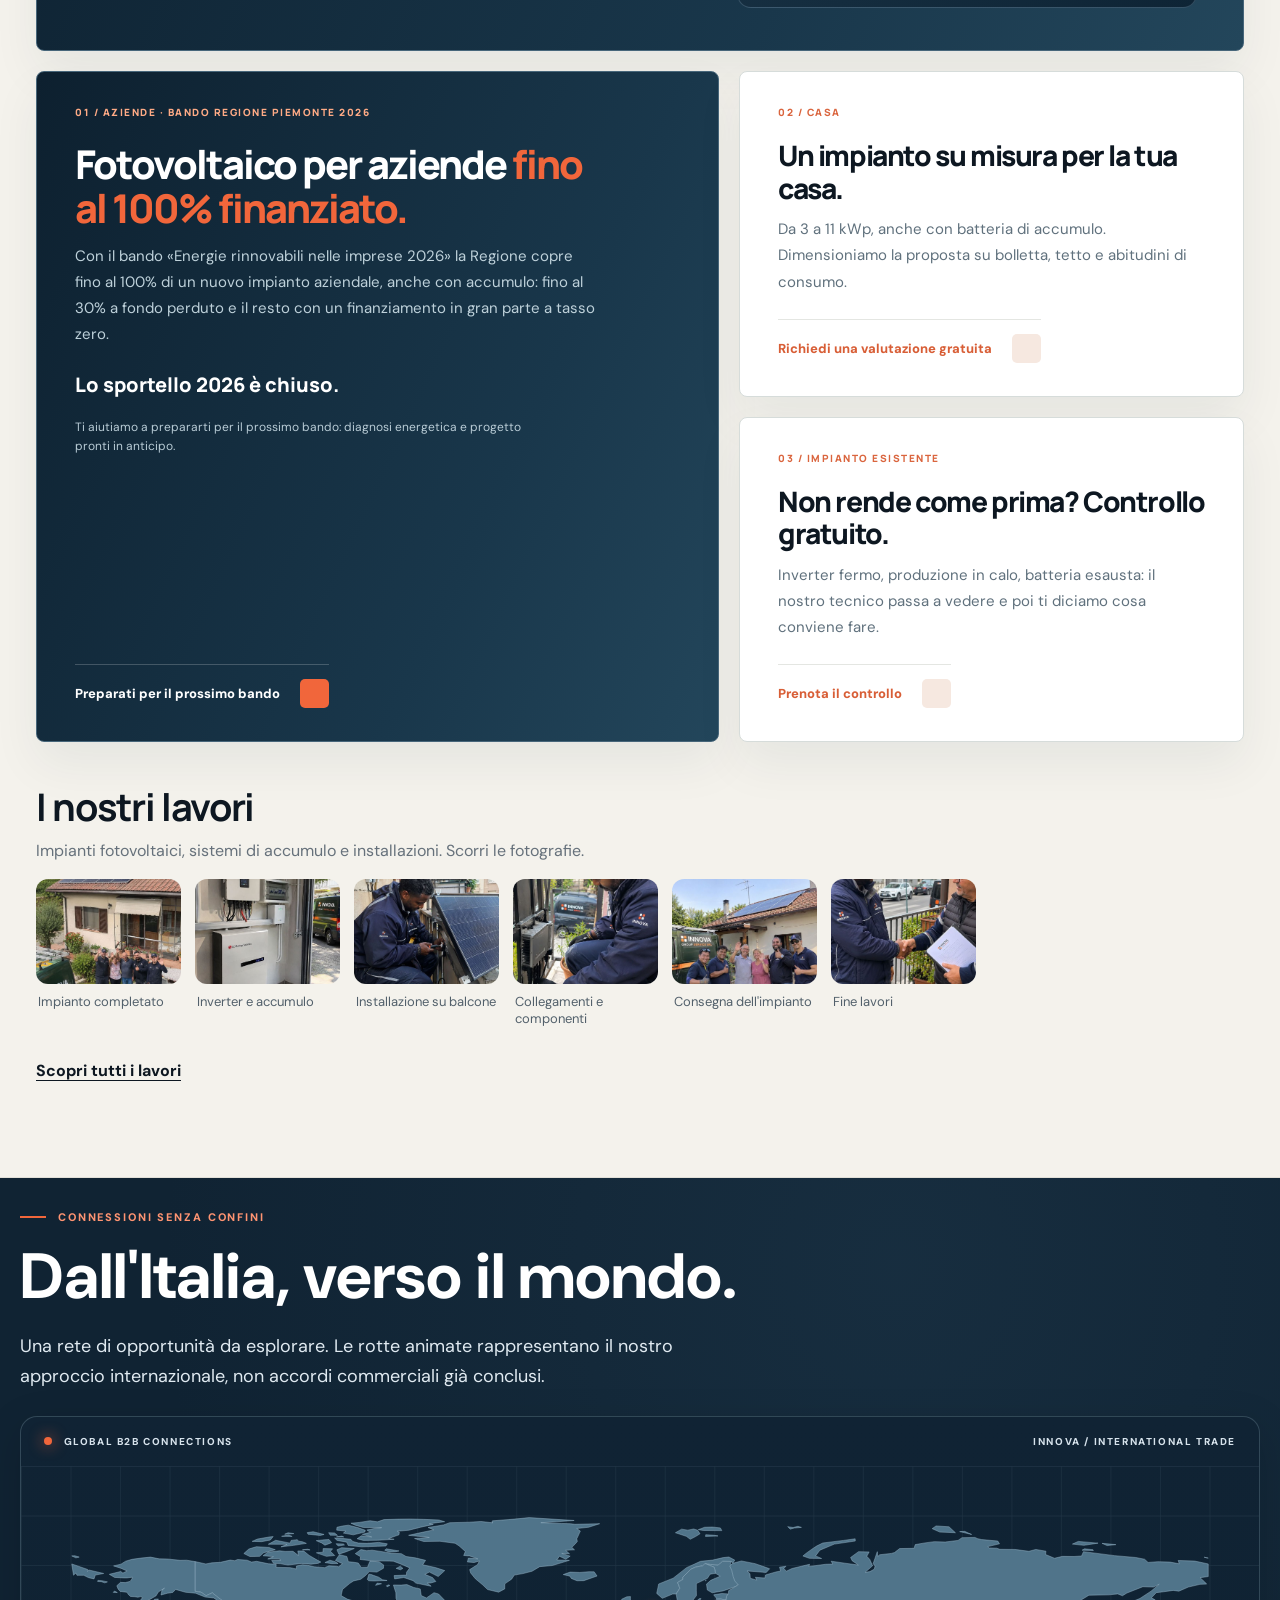
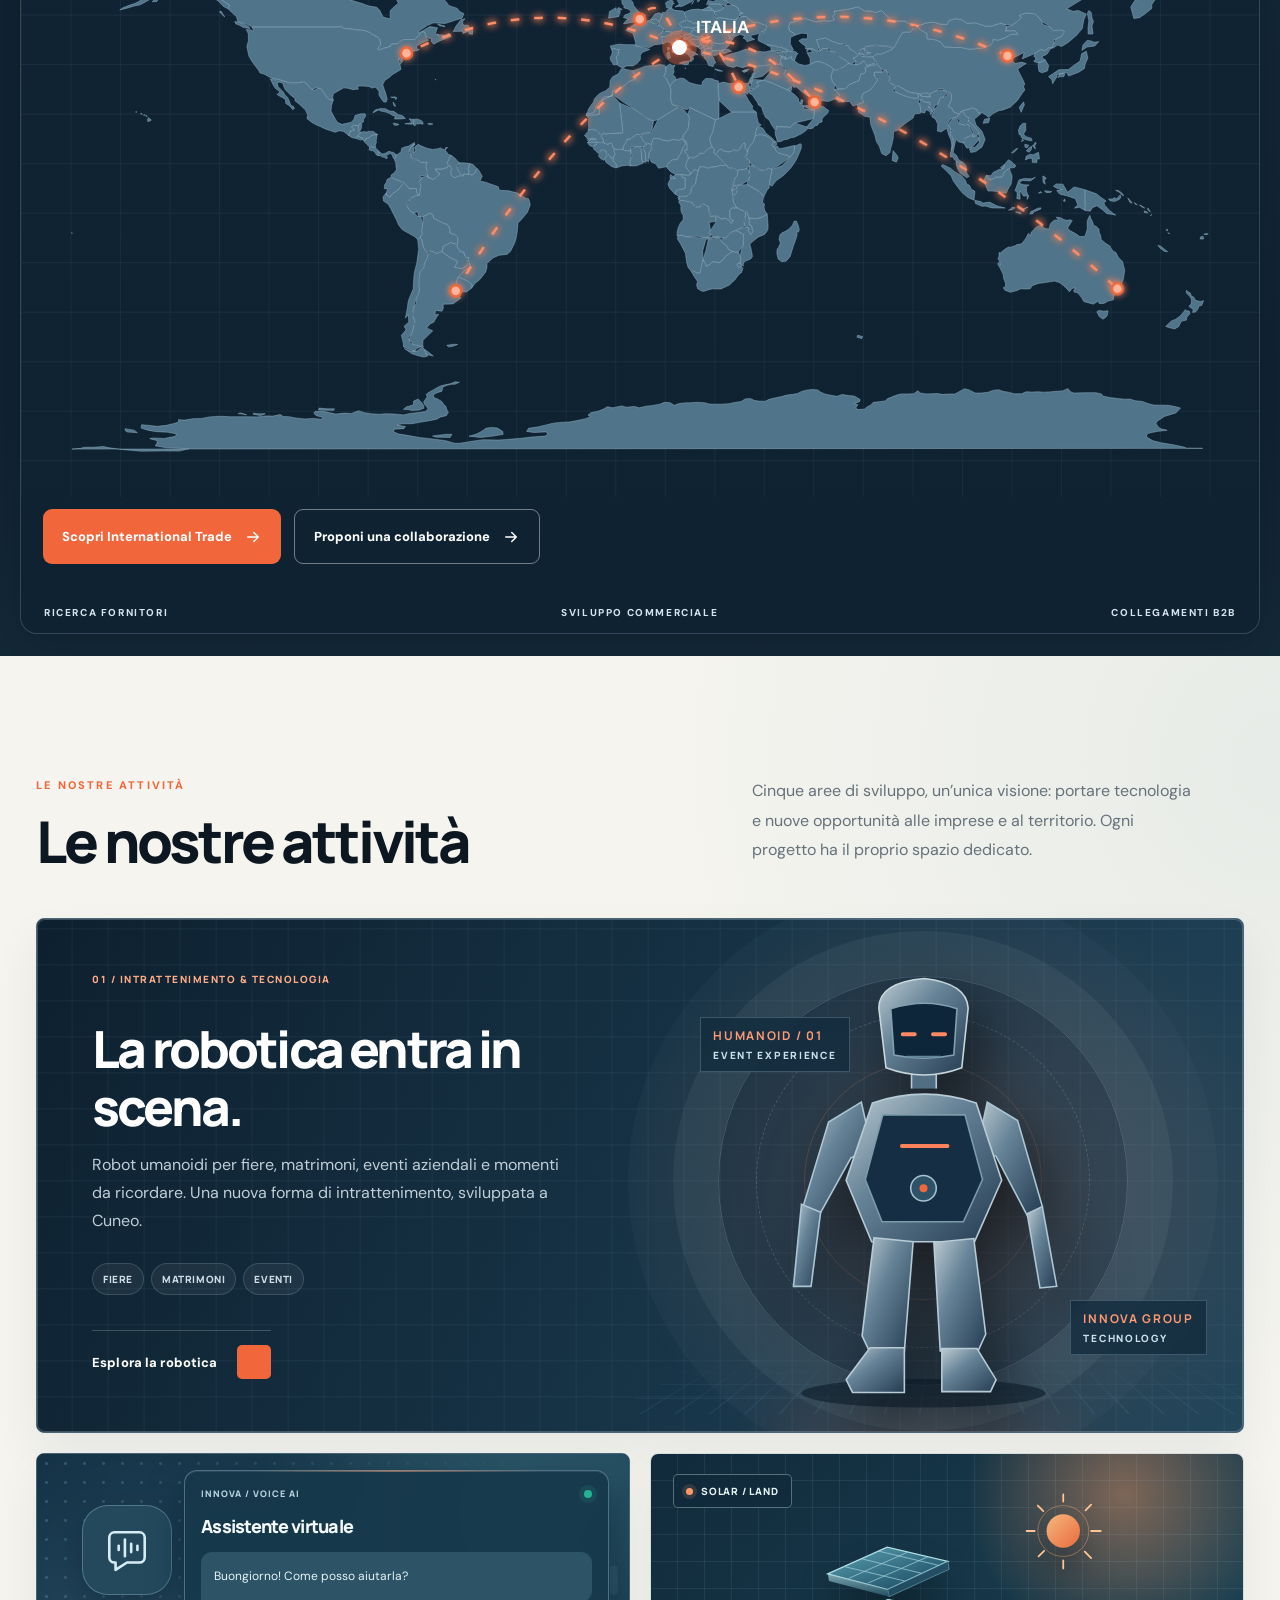
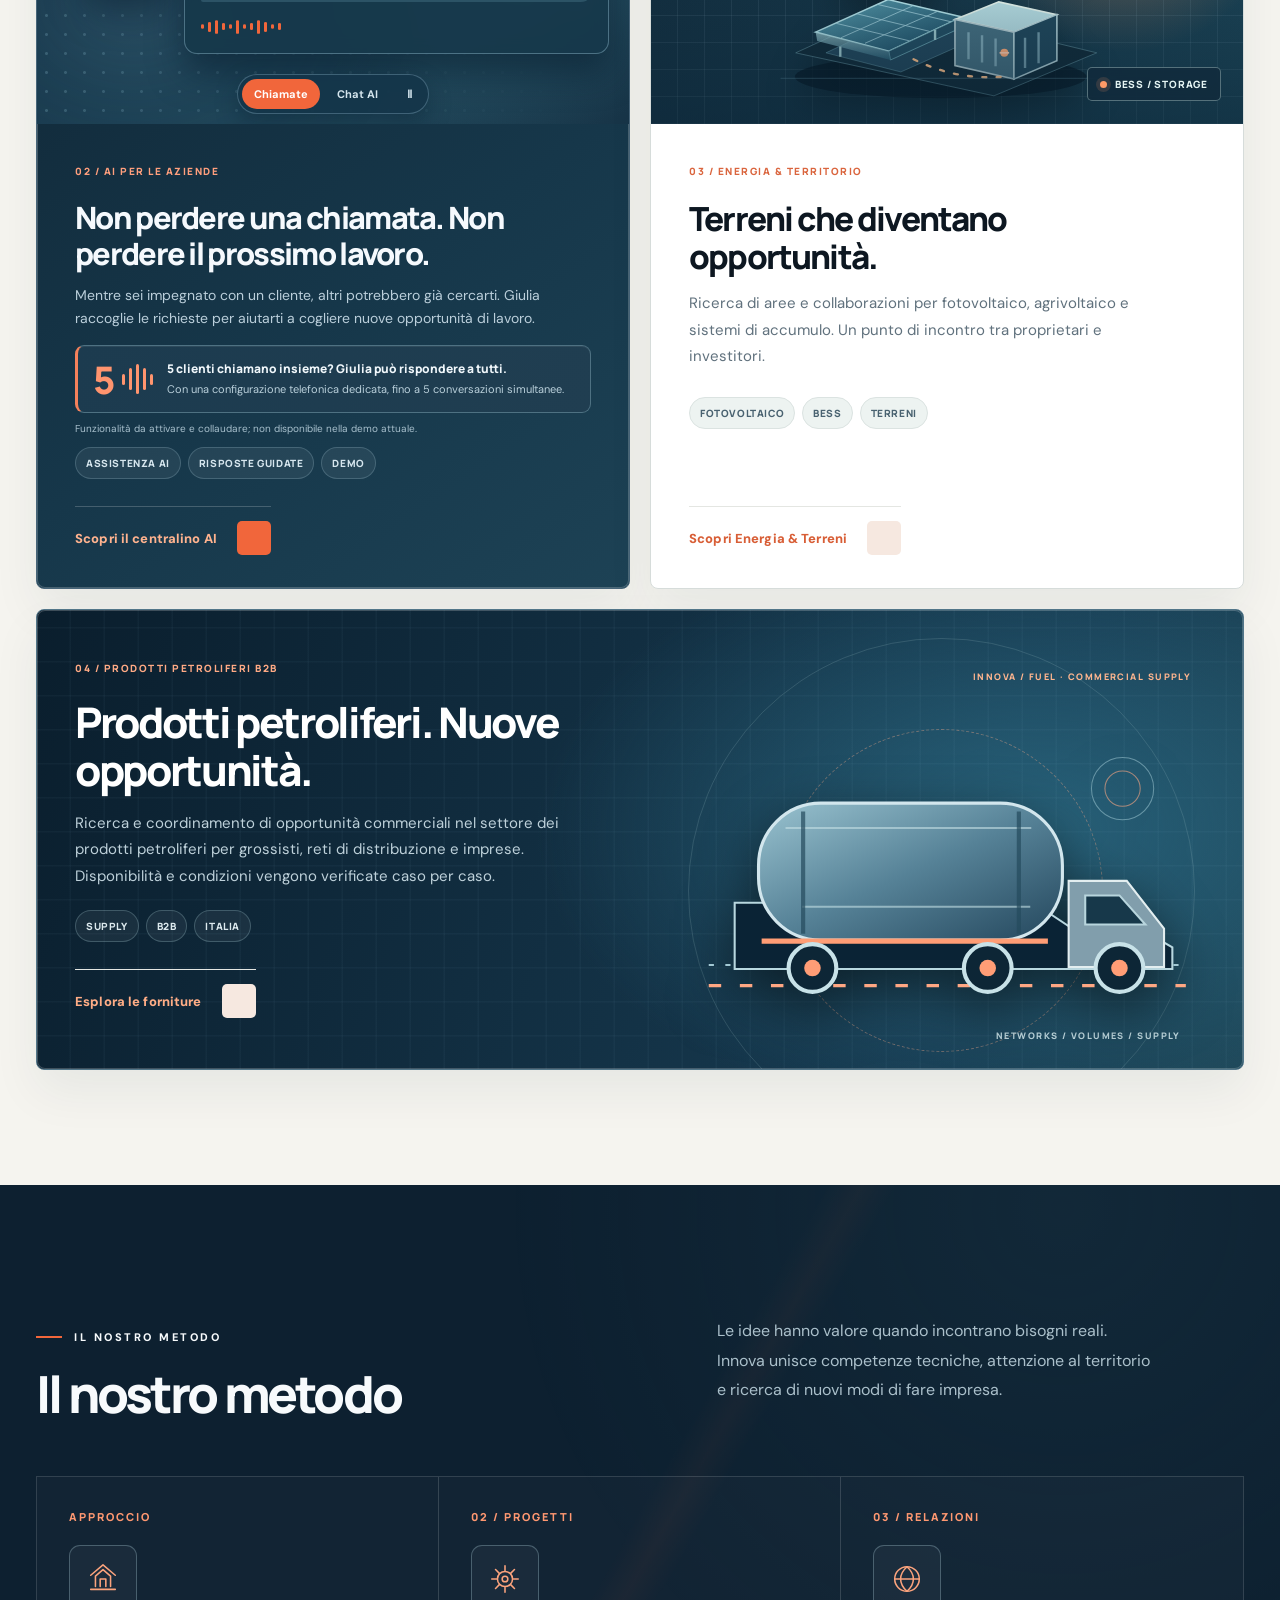
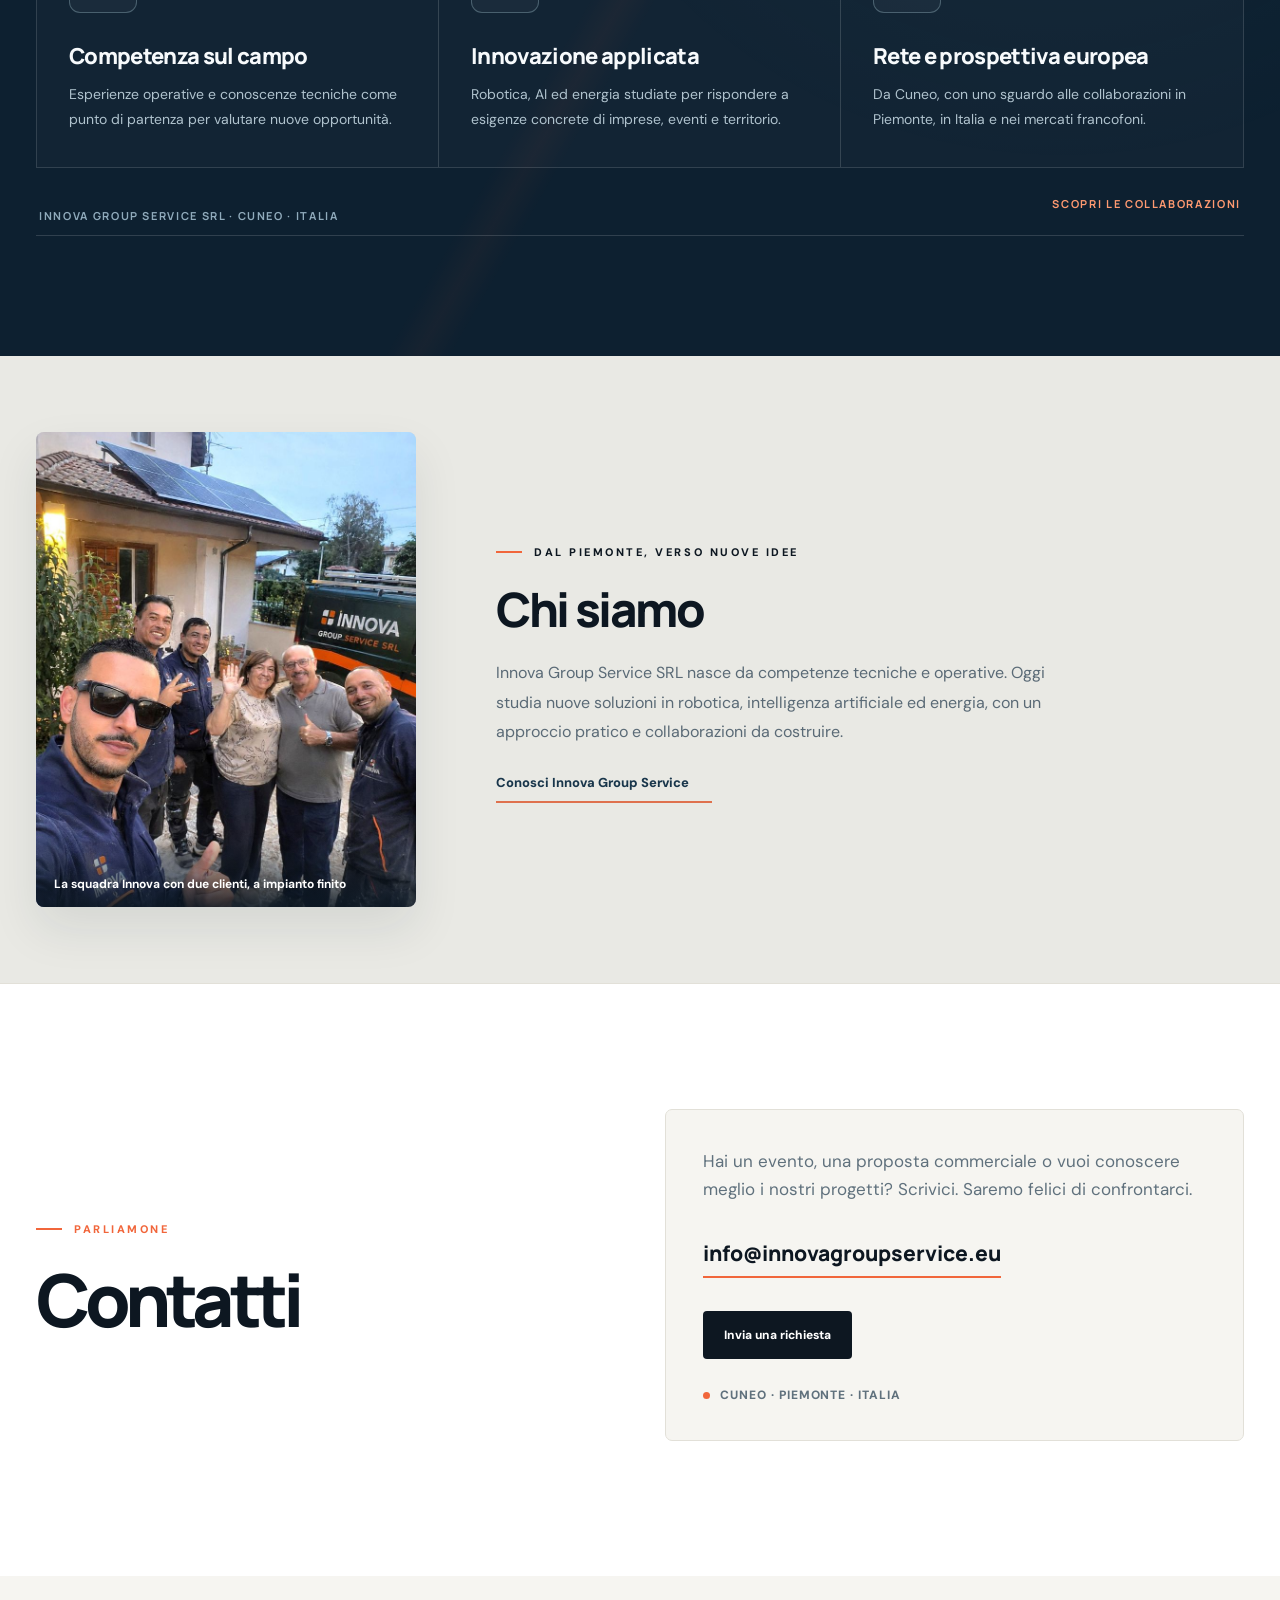
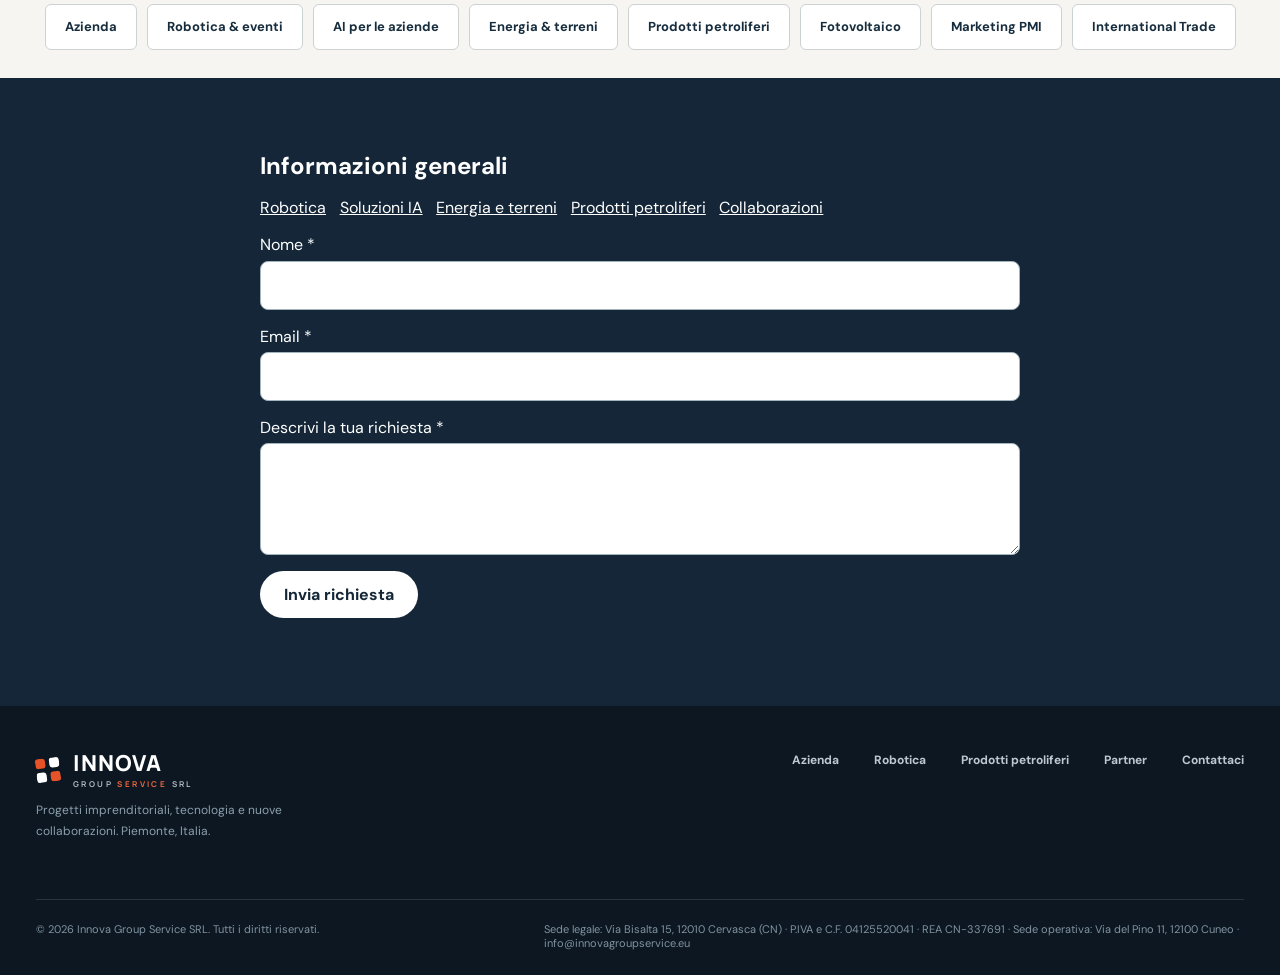
==== commit ecf13506: "Make homepage photovoltaic gallery compact thumbnails" ====
--- a/index.html
+++ b/index.html
@@ -509,7 +509,7 @@
       </a>
     </div>
 <style id="innova-fv-gallery-home">
-.fv-home-gallery{margin:38px 0 6px}.fv-home-gallery h3{font-family:Manrope,sans-serif;font-size:clamp(25px,3vw,38px);letter-spacing:-.035em;margin:0 0 8px}.fv-home-gallery p{color:#66717b;margin:0 0 18px}.fv-home-gallery-track{display:flex;gap:14px;overflow-x:auto;scroll-snap-type:x mandatory;-webkit-overflow-scrolling:touch;padding:0 0 14px;scrollbar-width:thin}.fv-home-gallery-track figure{flex:0 0 min(74vw,380px);margin:0;scroll-snap-align:start}.fv-home-gallery-track img{width:100%;height:260px;object-fit:cover;border-radius:12px;display:block}.fv-home-gallery-track figcaption{font-size:13px;color:#52606b;padding:9px 2px}.fv-home-gallery-more{display:inline-block;margin-top:10px;font-weight:700;text-decoration:underline;text-underline-offset:4px}@media(min-width:900px){.fv-home-gallery-track figure{flex-basis:32%}.fv-home-gallery-track img{height:290px}}
+.fv-home-gallery{margin:38px 0 6px}.fv-home-gallery h3{font-family:Manrope,sans-serif;font-size:clamp(25px,3vw,38px);letter-spacing:-.035em;margin:0 0 8px}.fv-home-gallery p{color:#66717b;margin:0 0 18px}.fv-home-gallery-track{display:flex;gap:14px;overflow-x:auto;scroll-snap-type:x mandatory;-webkit-overflow-scrolling:touch;padding:0 0 14px;scrollbar-width:thin}.fv-home-gallery-track figure{flex:0 0 112px;margin:0;scroll-snap-align:start}.fv-home-gallery-track img{width:100%;height:90px;object-fit:cover;border-radius:12px;display:block}.fv-home-gallery-track figcaption{font-size:13px;color:#52606b;padding:9px 2px}.fv-home-gallery-more{display:inline-block;margin-top:10px;font-weight:700;text-decoration:underline;text-underline-offset:4px}@media(min-width:900px){.fv-home-gallery-track figure{flex-basis:145px}.fv-home-gallery-track img{height:105px}}
 </style>
     <section class="fv-home-gallery" aria-labelledby="fvHomeGalleryTitle">
       <h3 id="fvHomeGalleryTitle">I nostri lavori</h3>
